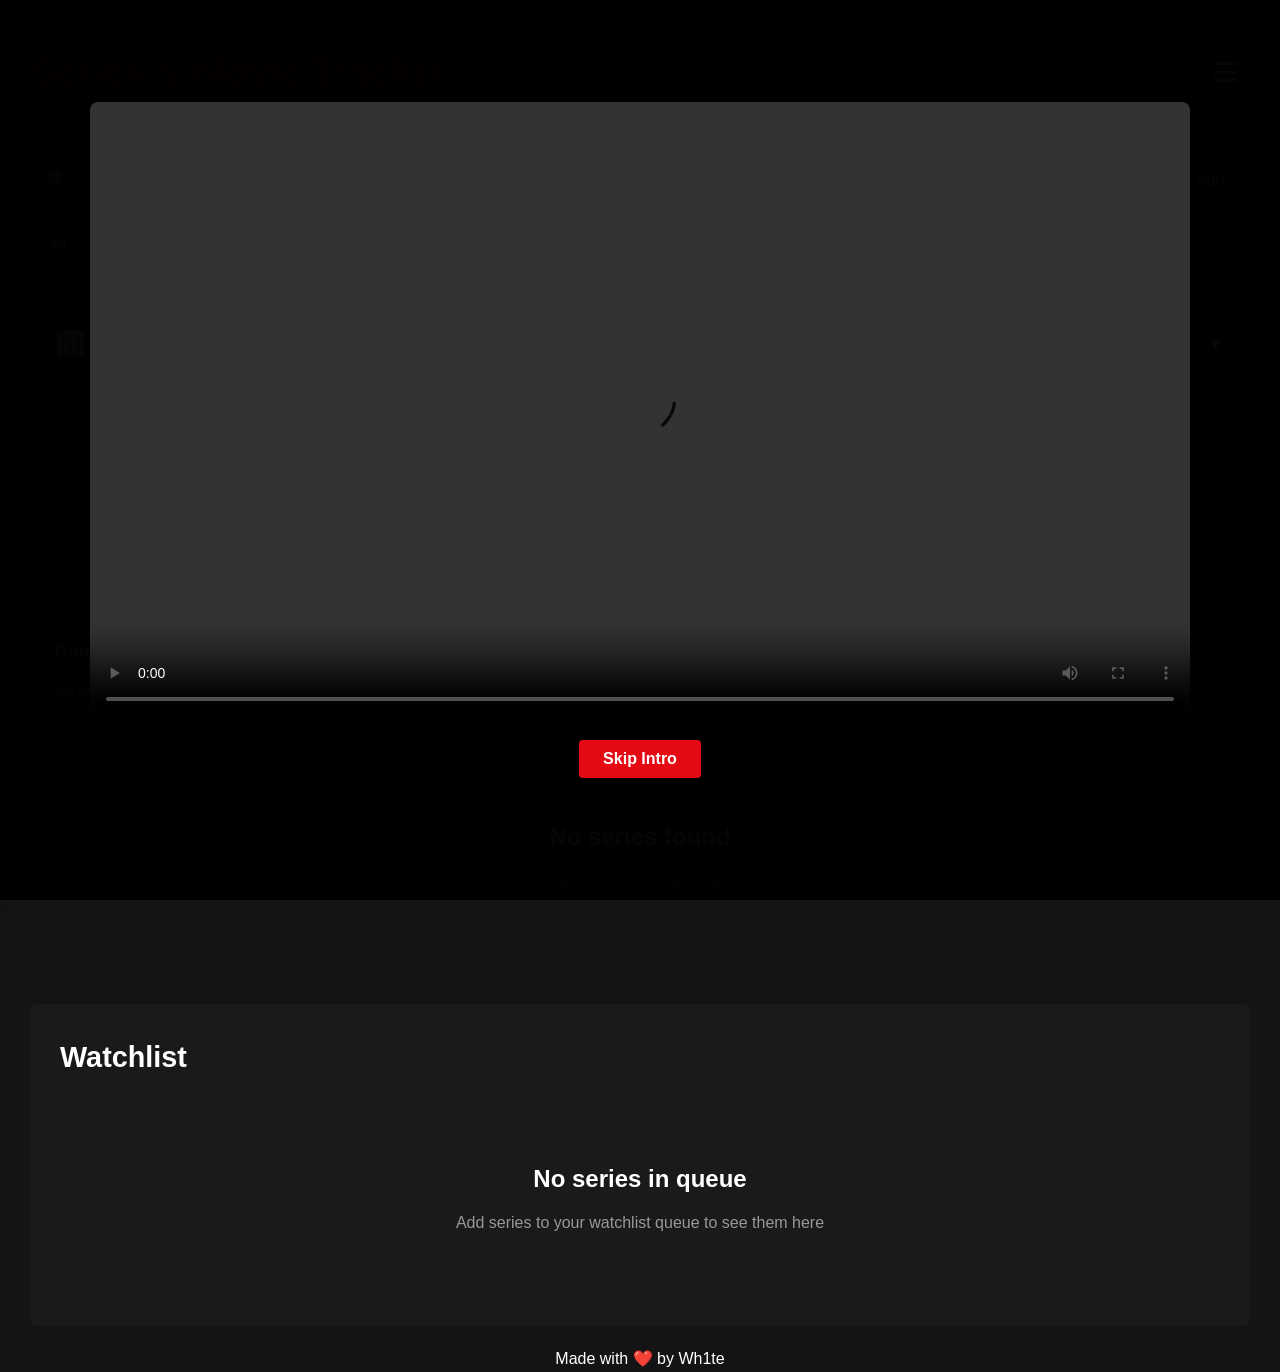
==== index.html @ 0bf1fed5 "Update index.html Updated cookie warning message for clarity." ====
<!DOCTYPE html>
<html lang="en">
<head>
    <meta charset="UTF-8">
    <meta name="viewport" content="width=device-width, initial-scale=1.0, maximum-scale=5.0, user-scalable=yes">
    <link rel="icon" type="image/png" sizes="512x512" href="https://img.icons8.com/?size=100&id=yPOgUFWHVx7X&format=png&color=000000" onerror="this.href='data:image/svg+xml,<svg xmlns=%22http://www.w3.org/2000/svg%22><rect width=%22100%22 height=%22100%22 fill=%22%23141414%22/></svg>';">
    <title>Series & Movie Tracker</title>
    <style>
        * {
            margin: 0;
            padding: 0;
            box-sizing: border-box;
            font-family: 'Helvetica Neue', Arial, sans-serif;
        }

        html {
            -webkit-text-size-adjust: 100%;
            -ms-text-size-adjust: 100%;
        }

        body {
            background-color: #141414;
            color: #ffffff;
            line-height: 1.6;
            transition: background-color 0.3s, color 0.3s;
            overflow-x: hidden; /* Prevent horizontal scroll on mobile */
            -webkit-font-smoothing: antialiased;
            -moz-osx-font-smoothing: grayscale;
        }

        body.custom-theme {
            background-color: var(--primary-color, #141414);
        }

        body.custom-theme h1 {
            color: var(--secondary-color, #e50914) !important;
        }

        body.custom-theme .btn,
        body.custom-theme .filter-btn.active,
        body.custom-theme .theme-option.active,
        body.custom-theme .filter-option.active,
        body.custom-theme .view-size-option.active {
            background-color: var(--secondary-color, #e50914) !important;
        }

        body.custom-theme .filter-btn.active {
            border-color: var(--secondary-color, #e50914) !important;
        }

        body.custom-theme .sidebar-section-title,
        body.custom-theme .more-info-item h4 {
            color: var(--secondary-color, #e50914) !important;
        }

        body.custom-theme .form-control:focus,
        body.custom-theme .search-input:focus {
            border-color: var(--secondary-color, #e50914) !important;
        }

        body.custom-theme .priority-item {
            border-top-color: var(--secondary-color, #e50914) !important;
        }

        body.light-theme {
            background-color: #f5f5f5;
            color: #333333;
        }

        body.light-theme .series-item {
            background-color: #ffffff;
            box-shadow: 0 2px 8px rgba(0, 0, 0, 0.1);
        }

        body.light-theme .series-item:hover {
            background-color: #f9f9f9;
        }

        body.light-theme .modal {
            background-color: #ffffff;
            color: #333333;
        }

        body.light-theme .form-control {
            background-color: #f5f5f5;
            border: 1px solid #ddd;
            color: #333333;
        }

        body.light-theme .filter-dropdown-content {
            background-color: #ffffff;
            border: 1px solid #ddd;
        }

        body.light-theme .priority-section {
            background-color: #ffffff;
        }

        body.light-theme .priority-item {
            background-color: #f5f5f5;
        }

        body.light-theme .more-info-section {
            background-color: #f5f5f5;
        }

        body.light-theme .stat-label {
            color: #666;
        }

        body.light-theme h1 {
            color: #e50914;
        }

        body.light-theme .filter-btn {
            background-color: #f5f5f5;
            color: #333333;
            border: 1px solid #ddd;
        }

        body.light-theme .filter-btn:hover:not(.active) {
            background-color: #e9e9e9;
        }

        body.light-theme .search-input {
            background-color: rgba(0, 0, 0, 0.05);
            border: 1px solid #ddd;
            color: #333333;
        }

        body.light-theme .filter-menu-btn {
            background-color: rgba(0, 0, 0, 0.05);
            color: #333333;
            border: 1px solid #ddd;
        }

        .container {
            max-width: 1400px;
            margin: 0 auto;
            padding: 20px 40px;
        }

        header {
            display: flex;
            justify-content: space-between;
            align-items: center;
            padding: 20px 0;
            margin-bottom: 30px;
        }


        .header-controls {
            display: flex;
            gap: 12px;
            align-items: center;
        }

        .theme-toggle {
            background-color: rgba(255, 255, 255, 0.1);
            color: #ffffff;
            border: 1px solid rgba(255, 255, 255, 0.2);
            padding: 10px 20px;
            border-radius: 4px;
            cursor: pointer;
            font-size: 1rem;
            transition: all 0.2s;
        }

        body.light-theme .theme-toggle {
            background-color: rgba(0, 0, 0, 0.05);
            color: #333333;
            border: 1px solid #ddd;
        }

        .theme-toggle:hover {
            background-color: rgba(255, 255, 255, 0.15);
        }

        body.light-theme .theme-toggle:hover {
            background-color: rgba(0, 0, 0, 0.1);
        }

        .streaming-service-icon {
            width: 32px;
            height: 32px;
            border-radius: 4px;
            object-fit: contain;
            margin-left: 8px;
            vertical-align: middle;
        }

        .streaming-service-container {
            display: flex;
            align-items: center;
            gap: 8px;
            margin-top: 8px;
        }

        .content-type-selector {
            background-color: rgba(255, 255, 255, 0.1);
            color: #ffffff;
            border: 1px solid rgba(255, 255, 255, 0.2);
            padding: 10px 20px;
            border-radius: 4px;
            cursor: pointer;
            font-size: 1rem;
            transition: all 0.2s;
        }

        body.light-theme .content-type-selector {
            background-color: rgba(0, 0, 0, 0.05);
            color: #333333;
            border: 1px solid #ddd;
        }

        .content-type-selector:hover {
            background-color: rgba(255, 255, 255, 0.15);
        }

        body.light-theme .content-type-selector:hover {
            background-color: rgba(0, 0, 0, 0.1);
        }

        .series-episode-fields {
            display: block;
        }

        .series-episode-fields.hidden {
            display: none;
        }

        .form-group.hidden {
            display: none;
        }

        h1 {
            color: #e50914;
            font-size: 2.5rem;
            font-weight: 700;
            letter-spacing: -1px;
        }

        .btn {
            background-color: #e50914;
            color: white;
            border: none;
            padding: 10px 24px;
            border-radius: 4px;
            cursor: pointer;
            font-weight: 600;
            font-size: 1rem;
            transition: background-color 0.2s;
        }

        .btn:hover {
            background-color: #f40612;
        }

        .btn-secondary {
            background-color: #000000;
            color: #ffffff;
            border: 1px solid rgba(255, 255, 255, 0.3);
        }

        .btn-secondary:hover {
            background-color: #1a1a1a;
            border-color: rgba(255, 255, 255, 0.5);
        }

        body.light-theme .btn-secondary {
            background-color: #f5f5f5;
            color: #333333;
            border-color: #ddd;
        }

        body.light-theme .btn-secondary:hover {
            background-color: #e0e0e0;
        }

        .btn-small {
            padding: 6px 16px;
            font-size: 0.9rem;
        }

        .filter-controls {
            display: flex;
            gap: 12px;
            margin-bottom: 30px;
            overflow-x: auto;
            padding-bottom: 10px;
        }

        .filter-btn {
            background-color: rgba(255, 255, 255, 0.1);
            color: #ffffff;
            border: 1px solid rgba(255, 255, 255, 0.2);
            padding: 8px 20px;
            border-radius: 4px;
            cursor: pointer;
            white-space: nowrap;
            transition: all 0.2s;
        }

        .filter-btn.active {
            background-color: #e50914;
            border-color: #e50914;
        }

        .filter-btn:hover:not(.active) {
            background-color: rgba(255, 255, 255, 0.15);
        }

        .series-list {
            margin-bottom: 50px;
        }

        .series-item {
            background-color: #1a1a1a;
            border-radius: 8px;
            margin-bottom: 16px;
            overflow: hidden;
            transition: all 0.3s;
            position: relative;
        }

        .series-item:hover {
            background-color: #222;
            transform: scale(1.01);
        }

        .series-header {
            display: flex;
            gap: 20px;
            padding: 20px;
            padding-right: 50px; /* Space for checkbox */
            cursor: pointer;
            align-items: center;
        }

        .series-thumbnail {
            width: 150px;
            height: 225px;
            object-fit: cover;
            border-radius: 4px;
            flex-shrink: 0;
        }

        .series-main-info {
            flex: 1;
            min-width: 0;
        }

        .series-title-row {
            display: flex;
            justify-content: space-between;
            align-items: flex-start;
            margin-bottom: 12px;
        }

        .series-title {
            font-size: 1.5rem;
            font-weight: 700;
            margin-bottom: 8px;
            color: #ffffff;
        }

        .light-theme .series-title {
            font-size: 1.5rem;
            font-weight: 700;
            margin-bottom: 8px;
            color: #000000;
        }

        .expand-icon {
            font-size: 1.5rem;
            color: #ffffff;
            transition: transform 0.3s;
            margin-left: 10px;
        }

        .expand-icon.expanded {
            transform: rotate(180deg);
        }

        .status-badge {
            display: inline-block;
            padding: 4px 12px;
            border-radius: 4px;
            font-size: 0.85rem;
            font-weight: 600;
            margin-bottom: 12px;
        }

        .status-watching {
            background-color: var(--watching-color, #e50914);
        }

        .status-want {
            background-color: var(--want-color, #0062ff);
        }

        .status-completed {
            background-color: var(--completed-color, #27ae60);
        }

        .series-stats {
            display: grid;
            grid-template-columns: repeat(auto-fit, minmax(150px, 1fr));
            gap: 16px;
            margin-top: 12px;
        }

        .stat-item {
            display: flex;
            flex-direction: column;
        }

        .stat-label {
            font-size: 0.85rem;
            color: #999;
            margin-bottom: 4px;
        }

        .stat-value {
            font-size: 1.1rem;
            font-weight: 600;
            color: #ffffff;
        }

        .series-details {
            max-height: 0;
            overflow: hidden;
            transition: max-height 0.3s ease-out;
        }

        .series-details.expanded {
            max-height: 600px;
        }

        .series-details-content {
            padding: 0 20px 20px 190px;
            display: flex;
            flex-direction: column;
            gap: 20px;
        }

        .details-section {
            flex: 1;
        }

        .details-actions {
            display: flex;
            gap: 10px;
            margin-top: 20px;
        }

        .more-info-section {
            background-color: #222;
            padding: 20px;
            border-radius: 6px;
            margin-top: 12px;
        }

        .more-info-grid {
            display: grid;
            grid-template-columns: repeat(auto-fit, minmax(200px, 1fr));
            gap: 20px;
        }

        .more-info-item h4 {
            color: #e50914;
            font-size: 0.9rem;
            margin-bottom: 8px;
            text-transform: uppercase;
            letter-spacing: 0.5px;
        }

        .more-info-item p {
            font-size: 1.2rem;
            font-weight: 600;
        }

        .overlay {
            position: fixed;
            top: 0;
            left: 0;
            width: 100%;
            height: 100%;
            background-color: rgba(0, 0, 0, 0.85);
            display: none;
            justify-content: center;
            align-items: center;
            z-index: 1000;
        }

        .modal {
            background-color: #1a1a1a;
            border-radius: 8px;
            width: 90%;
            max-width: 600px;
            padding: 30px;
            max-height: 90vh;
            overflow-y: auto;
        }

        .modal h2 {
            margin-bottom: 24px;
            color: #ffffff;
            font-size: 1.8rem;
        }

        .form-group {
            margin-bottom: 20px;
        }

        .form-group label {
            display: block;
            margin-bottom: 8px;
            color: #b3b3b3;
            font-weight: 500;
        }

        .form-control {
            width: 100%;
            padding: 12px;
            background-color: #333;
            border: 1px solid #555;
            border-radius: 4px;
            color: #ffffff;
            font-size: 1rem;
        }

        .form-control:focus {
            outline: none;
            border-color: #e50914;
        }

        .modal-actions {
            display: flex;
            justify-content: flex-end;
            gap: 12px;
            margin-top: 30px;
        }

        /* Rating Stars */
        .rating-input {
            display: flex;
            gap: 4px;
            align-items: center;
        }

        .star-rating {
            position: relative;
            cursor: pointer;
            user-select: none;
            display: inline-block;
            width: 36px;
            height: 36px;
            flex-shrink: 0;
        }

        .star-rating svg {
            width: 36px;
            height: 36px;
            display: block;
            transition: filter 0.15s ease;
        }

        .star-rating:hover svg,
        .star-rating.filled svg,
        .star-rating.half-filled svg {
            filter: drop-shadow(0 0 4px rgba(255, 215, 0, 0.5));
        }

        .star {
            font-size: 2rem;
            color: #666;
            cursor: pointer;
            transition: all 0.2s;
            user-select: none;
        }

        .star:hover,
        .star.active {
            color: #ffd700;
        }

        .star.filled {
            color: #ffd700;
        }
        .star-half {
            color: #ffd700;
        }

        /* Tags */
        .tags-container {
            display: flex;
            flex-wrap: wrap;
            gap: 6px;
            margin-top: 8px;
        }

        .tag {
            display: inline-block;
            padding: 4px 10px;
            background-color: rgba(229, 9, 20, 0.2);
            border: 1px solid rgba(229, 9, 20, 0.4);
            border-radius: 12px;
            font-size: 0.85rem;
            color: #ffffff;
        }

        body.custom-theme .tag {
            background-color: rgba(229, 9, 20, 0.2);
            border-color: rgba(229, 9, 20, 0.4);
        }

        /* Notes */
        .notes-display {
            margin-top: 10px;
            padding: 10px;
            background-color: rgba(255, 255, 255, 0.05);
            border-radius: 4px;
            font-size: 0.9rem;
            line-height: 1.5;
            white-space: pre-wrap;
        }

        /* Progress Bar */
        .progress-bar-container {
            margin-top: 10px;
            margin-bottom: 10px;
        }

        .progress-bar-label {
            display: flex;
            justify-content: space-between;
            margin-bottom: 5px;
            font-size: 0.85rem;
            color: #999;
        }

        .progress-bar {
            width: 100%;
            height: 8px;
            background-color: rgba(255, 255, 255, 0.1);
            border-radius: 4px;
            overflow: hidden;
        }

        .progress-bar-fill {
            height: 100%;
            background-color: #e50914;
            transition: width 0.3s ease;
        }

        body.custom-theme .progress-bar-fill {
            background-color: var(--secondary-color, #e50914);
        }

        /* Statistics Dashboard */
        .statistics-dashboard {
            background-color: #1a1a1a;
            border-radius: 8px;
            padding: 25px;
            margin-bottom: 30px;
        }
         .light-theme .statistics-dashboard {  
            background-color: #ffffff;
            border-radius: 8px;
            padding: 25px;
            margin-bottom: 30px;
        }

        .statistics-dashboard h2 {
            font-size: 1.5rem;
            margin-bottom: 20px;
            color: #ffffff;
        }
        .light-theme .statistics-dashboard h2 {
            font-size: 1.5rem;
            margin-bottom: 20px;
            color: #000000;
        }

        .statistics-dashboard #statsHeader {
            user-select: none;
        }

        .statistics-dashboard #statsContent.collapsed {
            max-height: 0 !important;
            opacity: 0;
            margin-bottom: 0;
        }

        .statistics-dashboard #statsExpandIcon {
            transition: transform 0.3s;
            font-size: 1.2rem;
        }

        .statistics-dashboard #statsExpandIcon.rotated {
            transform: rotate(180deg);
        }

        .stats-grid {
            display: grid;
            grid-template-columns: repeat(auto-fit, minmax(200px, 1fr));
            gap: 15px;
            margin-bottom: 20px;
        }

        .stat-card {
            background-color: rgba(255, 255, 255, 0.05);
            border-radius: 8px;
            padding: 15px;
            text-align: center;
        }

        .stat-card-value {
            font-size: 2rem;
            font-weight: 700;
            color: #e50914;
            margin-bottom: 5px;
        }

        body.custom-theme .stat-card-value {
            color: var(--secondary-color, #e50914);
        }

        .stat-card-label {
            font-size: 0.9rem;
            color: #999;
        }

        .genre-breakdown {
            margin-top: 20px;
        }

        .genre-breakdown h3 {
            font-size: 1.1rem;
            margin-bottom: 15px;
            color: #ffffff;
        }
        .light-theme .genre-breakdown h3 {
            font-size: 1.1rem;
            margin-bottom: 15px;
            color: #000000;
        }

        .genre-item {
            display: flex;
            justify-content: space-between;
            align-items: center;
            padding: 8px 0;
            border-bottom: 1px solid rgba(255, 255, 255, 0.1);
        }

        .genre-item:last-child {
            border-bottom: none;
        }

        .genre-name {
            font-size: 0.9rem;
            color: #ffffff;
        }

        .genre-count {
            font-size: 0.85rem;
            color: #999;
        }

        .light-theme .genre-name {
            font-size: 0.9rem;
            color: #000000;
        }

        .light-theme .genre-count {
            font-size: 0.85rem;
            color: #000000;
        }

        /* Bulk Operations */
        .bulk-operations {
            background-color: rgba(229, 9, 20, 0.1);
            border: 1px solid rgba(229, 9, 20, 0.3);
            border-radius: 8px;
            padding: 15px;
            margin-bottom: 20px;
            display: none;
        }

        .bulk-operations.active {
            display: block;
        }

        .bulk-operations-header {
            display: flex;
            justify-content: space-between;
            align-items: center;
            margin-bottom: 15px;
        }

        .bulk-operations-count {
            font-weight: 600;
            color: #ffffff;
        }

        .bulk-operations-actions {
            display: flex;
            gap: 10px;
            flex-wrap: wrap;
        }

        .bulk-btn {
            padding: 8px 16px;
            background-color: rgba(255, 255, 255, 0.1);
            border: 1px solid rgba(255, 255, 255, 0.2);
            border-radius: 4px;
            color: #ffffff;
            cursor: pointer;
            font-size: 0.9rem;
            transition: all 0.2s;
        }

        .bulk-btn:hover {
            background-color: rgba(255, 255, 255, 0.2);
        }

        .series-item.selected {
            border: 2px solid #e50914;
            background-color: rgba(229, 9, 20, 0.1);
        }

        body.custom-theme .series-item.selected {
            border-color: var(--secondary-color, #e50914);
            background-color: rgba(229, 9, 20, 0.1);
        }

        .series-item-checkbox {
            position: absolute;
            top: 10px;
            right: 10px;
            width: 28px;
            height: 28px;
            cursor: pointer;
            z-index: 10;
            margin: 0;
            opacity: 0;
            appearance: none;
            -webkit-appearance: none;
            -moz-appearance: none;
        }

        .series-item-checkbox-label {
            position: absolute;
            top: 10px;
            right: 10px;
            width: 28px;
            height: 28px;
            cursor: pointer;
            z-index: 11;
            background-color: rgba(255, 255, 255, 0.1);
            border: 2px solid rgba(255, 255, 255, 0.3);
            border-radius: 4px;
            display: flex;
            align-items: center;
            justify-content: center;
            transition: all 0.2s;
        }

        .series-item-checkbox-label:hover {
            background-color: rgba(255, 255, 255, 0.15);
            border-color: rgba(255, 255, 255, 0.5);
        }

        .series-item-checkbox:checked + .series-item-checkbox-label {
            background-color: #e50914;
            border-color: #e50914;
        }

        .series-item-checkbox:checked + .series-item-checkbox-label::after {
            content: '✓';
            color: white;
            font-size: 18px;
            font-weight: bold;
        }

        body.custom-theme .series-item-checkbox:checked + .series-item-checkbox-label {
            background-color: var(--secondary-color, #e50914);
            border-color: var(--secondary-color, #e50914);
        }

        body.light-theme .series-item-checkbox-label {
            background-color: rgba(0, 0, 0, 0.05);
            border-color: rgba(0, 0, 0, 0.2);
        }

        body.light-theme .series-item-checkbox-label:hover {
            background-color: rgba(0, 0, 0, 0.1);
            border-color: rgba(0, 0, 0, 0.3);
        }

        .priority-section {
            background-color: #1a1a1a;
            border-radius: 8px;
            padding: 30px;
            margin-top: 40px;
        }

        .priority-section h2 {
            margin-bottom: 20px;
            font-size: 1.8rem;
        }

        .priority-item {
            display: flex;
            justify-content: space-between;
            align-items: center;
            padding: 16px 20px;
            background-color: #222;
            border-radius: 6px;
            margin-bottom: 12px;
            transition: all 0.2s;
            cursor: grab;
        }

        .priority-item:active {
            cursor: grabbing;
        }

        .priority-item:hover {
            background-color: #2a2a2a;
        }

        .priority-info {
            display: flex;
            align-items: center;
            gap: 16px;
            flex: 1;
        }

        .drag-handle {
            color: #666;
            font-size: 1.5rem;
            cursor: grab;
            user-select: none;
        }

        .drag-handle:active {
            cursor: grabbing;
        }

        .priority-item.dragging {
            opacity: 0.5;
        }

        .empty-state {
            text-align: center;
            padding: 60px 20px;
            color: #999;
        }

        .empty-state h3 {
            margin-bottom: 12px;
            color: #ffffff;
            font-size: 1.5rem;
        }

        .search-bar {
            margin-bottom: 20px;
            position: relative;
        }

        .search-input {
            width: 100%;
            padding: 14px 20px 14px 48px;
            background-color: rgba(255, 255, 255, 0.1);
            border: 1px solid rgba(255, 255, 255, 0.2);
            border-radius: 4px;
            color: #ffffff;
            font-size: 1rem;
            transition: all 0.2s;
        }

        .search-input:focus {
            outline: none;
            border-color: #e50914;
            background-color: rgba(255, 255, 255, 0.15);
        }

        .search-input::placeholder {
            color: #999;
        }

        .search-icon {
            position: absolute;
            left: 16px;
            top: 50%;
            transform: translateY(-50%);
            color: #999;
            font-size: 1.2rem;
        }

        .search-filter-bar {
            display: flex;
            gap: 12px;
            margin-bottom: 20px;
            align-items: center;
        }

        .search-filter-bar .search-bar {
            flex: 1;
            position: relative;
            margin-bottom: 0;
        }

        .filter-menu-btn {
            background-color: rgba(255, 255, 255, 0.1);
            color: #ffffff;
            border: 1px solid rgba(255, 255, 255, 0.2);
            padding: 16px 24px;
            border-radius: 4px;
            cursor: pointer;
            font-size: 1rem;
            white-space: nowrap;
            transition: all 0.2s;
            display: flex;
            align-items: center;
            gap: 8px;
        }

        .filter-menu-btn:hover {
            background-color: rgba(255, 255, 255, 0.15);
        }

        .filter-dropdown {
            position: relative;
        }

        .filter-dropdown-content {
            display: none;
            position: absolute;
            right: 0;
            top: calc(100% + 8px);
            background-color: #1a1a1a;
            border: 1px solid rgba(255, 255, 255, 0.2);
            border-radius: 8px;
            min-width: 280px;
            z-index: 100;
            padding: 12px;
            box-shadow: 0 4px 20px rgba(0, 0, 0, 0.5);
        }

        .filter-dropdown-content.show {
            display: block;
        }

        .filter-section {
            margin-bottom: 12px;
        }

        .filter-section:last-child {
            margin-bottom: 0;
        }

        .filter-section-title {
            font-size: 0.85rem;
            color: #999;
            margin-bottom: 6px;
            font-weight: 600;
            text-transform: uppercase;
            letter-spacing: 0.5px;
        }

        .filter-option {
            padding: 6px 10px;
            background-color: rgba(255, 255, 255, 0.05);
            border-radius: 4px;
            margin-bottom: 4px;
            cursor: pointer;
            transition: all 0.2s;
            display: flex;
            justify-content: space-between;
            align-items: center;
            font-size: 0.9rem;
        }

        .filter-option:hover {
            background-color: rgba(255, 255, 255, 0.1);
        }

        .filter-option.active {
            background-color: #e50914;
        }

        .filter-option-check {
            color: #e50914;
            font-weight: bold;
        }

        .view-size-options {
            display: grid;
            grid-template-columns: repeat(4, 1fr);
            gap: 6px;
            margin-bottom: 12px;
        }

        .custom-size-controls {
            margin-top: 10px;
            padding-top: 10px;
            border-top: 1px solid rgba(255, 255, 255, 0.1);
        }

        .custom-size-label {
            display: flex;
            justify-content: space-between;
            align-items: center;
            margin-bottom: 8px;
            font-size: 0.85rem;
            color: #ccc;
        }

        .size-range-labels {
            display: flex;
            gap: 8px;
            font-size: 0.75rem;
            color: #999;
        }

        .custom-size-slider {
            width: 100%;
            height: 6px;
            border-radius: 3px;
            background: rgba(255, 255, 255, 0.1);
            outline: none;
            -webkit-appearance: none;
            appearance: none;
        }

        .custom-size-slider::-webkit-slider-thumb {
            -webkit-appearance: none;
            appearance: none;
            width: 16px;
            height: 16px;
            border-radius: 50%;
            background: #e50914;
            cursor: pointer;
            transition: all 0.2s;
        }

        .custom-size-slider::-webkit-slider-thumb:hover {
            background: #ff1a2e;
            transform: scale(1.1);
        }

        .custom-size-slider::-moz-range-thumb {
            width: 16px;
            height: 16px;
            border-radius: 50%;
            background: #e50914;
            cursor: pointer;
            border: none;
            transition: all 0.2s;
        }

        .custom-size-slider::-moz-range-thumb:hover {
            background: #ff1a2e;
            transform: scale(1.1);
        }

        body.custom-theme .custom-size-slider::-webkit-slider-thumb {
            background: var(--secondary-color, #e50914);
        }

        body.custom-theme .custom-size-slider::-webkit-slider-thumb:hover {
            background: var(--secondary-color, #e50914);
            filter: brightness(1.2);
        }

        body.custom-theme .custom-size-slider::-moz-range-thumb {
            background: var(--secondary-color, #e50914);
        }

        body.custom-theme .custom-size-slider::-moz-range-thumb:hover {
            background: var(--secondary-color, #e50914);
            filter: brightness(1.2);
        }

        .view-size-option {
            padding: 6px;
            background-color: rgba(255, 255, 255, 0.05);
            border-radius: 4px;
            cursor: pointer;
            transition: all 0.2s;
            font-size: 0.9rem;
            text-align: center;
            font-size: 0.9rem;
        }

        .view-size-option:hover {
            background-color: rgba(255, 255, 255, 0.1);
        }

        .view-size-option.active {
            background-color: #e50914;
        }

        .series-item.compact .series-thumbnail {
            width: 100px;
            height: 150px;
        }

        .series-item.compact .series-title {
            font-size: 1.2rem;
        }

        .series-item.large .series-thumbnail {
            width: 200px;
            height: 300px;
        }

        .series-item.large .series-title {
            font-size: 1.8rem;
        }

        /* Hamburger Menu Styles */
        .hamburger-menu {
            background-color: rgba(255, 255, 255, 0.1);
            border: 1px solid rgba(255, 255, 255, 0.2);
            border-radius: 4px;
            padding: 12px;
            cursor: pointer;
            transition: all 0.2s;
            display: flex;
            align-items: center;
            justify-content: center;
        }

        .hamburger-menu:hover {
            background-color: rgba(255, 255, 255, 0.15);
        }

        .hamburger-icon {
            width: 24px;
            height: 20px;
            display: flex;
            flex-direction: column;
            justify-content: space-between;
        }

        .hamburger-icon span {
            width: 100%;
            height: 3px;
            background-color: #ffffff;
            border-radius: 2px;
            transition: all 0.3s;
            display: block;
        }

        body.light-theme .hamburger-menu {
            background-color: rgba(0, 0, 0, 0.05);
            border: 1px solid #ddd;
        }

        body.light-theme .hamburger-icon span {
            background-color: #333333;
        }

        .sidebar {
            position: fixed;
            top: 0;
            left: -350px;
            width: 350px;
            height: 100vh;
            background-color: #1a1a1a;
            z-index: 1999;
            transition: left 0.3s ease;
            overflow-y: auto;
            box-shadow: 2px 0 10px rgba(0, 0, 0, 0.5);
        }

        .sidebar.open {
            left: 0;
        }

        body.light-theme .sidebar {
            background-color: #ffffff;
            box-shadow: 2px 0 10px rgba(0, 0, 0, 0.1);
        }

        .sidebar-header {
            padding: 20px;
            border-bottom: 1px solid rgba(255, 255, 255, 0.1);
            display: flex;
            justify-content: space-between;
            align-items: center;
        }

        body.light-theme .sidebar-header {
            border-bottom: 1px solid #ddd;
        }

        .sidebar-title {
            font-size: 1.5rem;
            font-weight: 700;
            color: #ffffff;
        }

        body.light-theme .sidebar-title {
            color: #333333;
        }

        .close-sidebar {
            background: none;
            border: none;
            color: #ffffff;
            font-size: 1.5rem;
            cursor: pointer;
            padding: 5px;
        }

        body.light-theme .close-sidebar {
            color: #333333;
        }

        .sidebar-content {
            padding: 20px;
        }

        .sidebar-section {
            margin-bottom: 30px;
        }

        .sidebar-section-title {
            font-size: 1rem;
            font-weight: 600;
            color: #e50914;
            margin-bottom: 15px;
            text-transform: uppercase;
            letter-spacing: 0.5px;
        }

        .theme-option {
            padding: 12px;
            background-color: rgba(255, 255, 255, 0.05);
            border-radius: 4px;
            margin-bottom: 10px;
            cursor: pointer;
            transition: all 0.2s;
            display: flex;
            justify-content: space-between;
            align-items: center;
        }

        .theme-option:hover {
            background-color: rgba(255, 255, 255, 0.1);
        }

        .theme-option.active {
            background-color: #e50914;
        }

        body.light-theme .theme-option {
            background-color: rgba(0, 0, 0, 0.05);
        }

        body.light-theme .theme-option:hover {
            background-color: rgba(0, 0, 0, 0.1);
        }

        .custom-theme-controls {
            margin-top: 15px;
            padding: 15px;
            background-color: rgba(255, 255, 255, 0.05);
            border-radius: 4px;
            display: none;
        }

        .custom-theme-controls.show {
            display: block;
        }

        body.light-theme .custom-theme-controls {
            background-color: rgba(0, 0, 0, 0.05);
        }

        .color-picker-wrapper {
            display: flex;
            align-items: center;
            gap: 15px;
            margin-bottom: 15px;
        }

        .color-picker-circle {
            width: 60px;
            height: 60px;
            border-radius: 50%;
            border: 3px solid rgba(255, 255, 255, 0.3);
            cursor: pointer;
            transition: all 0.2s;
            background-color: var(--picker-color, #141414);
            box-shadow: 0 2px 8px rgba(0, 0, 0, 0.3);
            position: relative;
            flex-shrink: 0;
        }

        .color-picker-circle:hover {
            transform: scale(1.1);
            border-color: rgba(255, 255, 255, 0.5);
        }

        body.light-theme .color-picker-circle {
            border-color: rgba(0, 0, 0, 0.2);
        }

        body.light-theme .color-picker-circle:hover {
            border-color: rgba(0, 0, 0, 0.4);
        }

        .color-picker-input {
            position: absolute;
            opacity: 0;
            width: 100%;
            height: 100%;
            cursor: pointer;
        }

        .color-picker-label {
            flex: 1;
            display: flex;
            flex-direction: column;
            gap: 5px;
        }

        .color-picker-label-text {
            color: #b3b3b3;
            font-weight: 500;
            font-size: 0.9rem;
        }

        body.light-theme .color-picker-label-text {
            color: #666;
        }

        .color-picker-value {
            color: #ffffff;
            font-size: 0.85rem;
            font-family: monospace;
        }

        body.light-theme .color-picker-value {
            color: #333333;
        }

        .sidebar-menu-item {
            padding: 12px;
            background-color: rgba(255, 255, 255, 0.05);
            border-radius: 4px;
            margin-bottom: 10px;
            cursor: pointer;
            transition: all 0.2s;
            color: #ffffff;
            text-decoration: none;
            display: block;
        }

        .sidebar-menu-item:hover {
            background-color: rgba(255, 255, 255, 0.1);
        }

        body.light-theme .sidebar-menu-item {
            background-color: rgba(0, 0, 0, 0.05);
            color: #333333;
        }

        body.light-theme .sidebar-menu-item:hover {
            background-color: rgba(0, 0, 0, 0.1);
        }

        body.light-theme #settingAutoSaveInterval {
  background-color: #ffffff;
  color: #ffffff;
  border: 1px solid rgba(255, 255, 255, 0.3);
}

        body.light-theme #settingAutoSaveInterval option:checked {
  background-color: #e50914;
  color: #ffffff;
}


        body.light-theme .auto-save-label {
            color: #666 !important;
        }

        body.light-theme .auto-save-info {
            color: #999 !important;
        }

        .sidebar-content-type-selector {
            width: 100%;
            padding: 12px;
            background-color: rgba(255, 255, 255, 0.1);
            border: 1px solid rgba(255, 255, 255, 0.2);
            border-radius: 4px;
            color: #ffffff;
            font-size: 1rem;
            margin-bottom: 10px;
            cursor: pointer;
        }

        body.light-theme .sidebar-content-type-selector {
            background-color: rgba(0, 0, 0, 0.05);
            border: 1px solid #ddd;
            color: #333333;
        }

        .sidebar-add-content-btn {
            width: 100%;
            padding: 12px;
            background-color: #e50914;
            color: white;
            border: none;
            border-radius: 4px;
            font-weight: 600;
            font-size: 1rem;
            cursor: pointer;
            transition: background-color 0.2s;
            margin-bottom: 10px;
        }

        .sidebar-add-content-btn:hover {
            background-color: #f40612;
        }

        body.custom-theme .sidebar-add-content-btn {
            background-color: var(--secondary-color, #e50914);
        }

        .sidebar-overlay {
            position: fixed;
            top: 0;
            left: 0;
            width: 100%;
            height: 100%;
            background-color: rgba(0, 0, 0, 0.5);
            z-index: 1998;
            display: none;
        }

        .sidebar-overlay.show {
            display: block;
        }

        .content-type-dialog {
            background-color: #1a1a1a;
            border-radius: 8px;
            padding: 30px;
            max-width: 500px;
            width: 90%;
            text-align: center;
            margin: 0 auto;
        }

        body.light-theme .content-type-dialog {
            background-color: #ffffff;
        }

        .content-type-dialog h3 {
            margin-bottom: 20px;
            color: #ffffff;
            font-size: 1.5rem;
            text-align: center;
        }

        body.light-theme .content-type-dialog h3 {
            color: #333333;
        }

        .content-type-options {
            display: flex;
            gap: 15px;
            justify-content: center;
            align-items: stretch;
            margin-bottom: 20px;
            width: 100%;
        }

        .content-type-option {
            flex: 1;
            flex-basis: 50%;
            min-width: 0;
            padding: 30px 20px;
            background-color: rgba(255, 255, 255, 0.1);
            border: 2px solid transparent;
            border-radius: 8px;
            cursor: pointer;
            transition: all 0.2s;
            display: flex;
            flex-direction: column;
            align-items: center;
            justify-content: center;
            text-align: center;
            box-sizing: border-box;
        }

        .content-type-option:hover {
            background-color: rgba(255, 255, 255, 0.15);
            border-color: #e50914;
        }

        body.light-theme .content-type-option {
            background-color: rgba(0, 0, 0, 0.05);
        }

        body.light-theme .content-type-option:hover {
            background-color: rgba(0, 0, 0, 0.1);
        }

        .content-type-option-icon {
            font-size: 3rem;
            margin-bottom: 10px;
            text-align: center;
        }

        .content-type-option-text {
            font-size: 1.1rem;
            font-weight: 600;
            color: #ffffff;
            text-align: center;
            width: 100%;
        }

        body.light-theme .content-type-option-text {
            color: #333333;
        }

        body.light-theme .user-select-modal h4 {
            color: #333333;
        }

        /* User Profile Styles */
        .user-profile-display {
            display: flex;
            align-items: center;
            gap: 12px;
            padding: 12px;
            background-color: rgba(255, 255, 255, 0.05);
            border-radius: 4px;
            margin-bottom: 15px;
        }

        body.light-theme .user-profile-display {
            background-color: rgba(0, 0, 0, 0.05);
        }

        .user-profile-picture {
            width: 50px;
            height: 50px;
            border-radius: 50%;
            object-fit: cover;
            border: 2px solid rgba(255, 255, 255, 0.2);
            flex-shrink: 0;
        }

        body.light-theme .user-profile-picture {
            border-color: rgba(0, 0, 0, 0.2);
        }

        .user-profile-info {
            flex: 1;
            min-width: 0;
        }

        .user-profile-name {
            font-weight: 600;
            font-size: 1rem;
            color: #ffffff;
            margin-bottom: 4px;
            white-space: nowrap;
            overflow: hidden;
            text-overflow: ellipsis;
        }

        body.light-theme .user-profile-name {
            color: #333333;
        }

        .user-profile-stats {
            font-size: 0.85rem;
            color: #999;
        }

        body.light-theme .user-profile-stats {
            color: #666;
        }

        .change-user-btn {
            width: 100%;
            padding: 10px;
            background-color: rgba(255, 255, 255, 0.1);
            border: 1px solid rgba(255, 255, 255, 0.2);
            border-radius: 4px;
            color: #ffffff;
            font-size: 0.9rem;
            cursor: pointer;
            transition: all 0.2s;
            margin-bottom: 10px;
        }

        .change-user-btn:hover {
            background-color: rgba(255, 255, 255, 0.15);
        }

        body.light-theme .change-user-btn {
            background-color: rgba(0, 0, 0, 0.05);
            border-color: #ddd;
            color: #333333;
        }

        body.light-theme .change-user-btn:hover {
            background-color: rgba(0, 0, 0, 0.1);
        }

        .user-select-modal {
            background-color: #1a1a1a;
            border-radius: 8px;
            padding: 30px;
            max-width: 500px;
            width: 90%;
        }

        body.light-theme .user-select-modal {
            background-color: #ffffff;
        }

        .user-select-modal h3 {
            margin-bottom: 20px;
            color: #ffffff;
            font-size: 1.5rem;
        }

        body.light-theme .user-select-modal h3 {
            color: #333333;
        }

        .user-select-container {
            margin-bottom: 15px;
        }

        .user-select-label {
            display: block;
            margin-bottom: 8px;
            color: #b3b3b3;
            font-weight: 500;
            font-size: 0.9rem;
        }

        body.light-theme .user-select-label {
            color: #666;
        }

        .user-select-dropdown {
            width: 100%;
            padding: 12px;
            background-color: #000000;
            border: 1px solid rgba(255, 255, 255, 0.3);
            border-radius: 4px;
            color: #ffffff;
            font-size: 1rem;
            cursor: pointer;
        }

        .user-select-dropdown option {
            background-color: #000000;
            color: #ffffff;
            padding: 8px;
        }

        .user-select-dropdown:hover {
            border-color: rgba(255, 255, 255, 0.5);
        }

        .user-select-dropdown:focus {
            outline: none;
            border-color: #e50914;
            box-shadow: 0 0 0 2px rgba(229, 9, 20, 0.2);
        }

        body.light-theme .user-select-dropdown {
            background-color: #ffffff;
            border-color: #ddd;
            color: #333333;
        }

        body.light-theme .user-select-dropdown option {
            background-color: #ffffff;
            color: #333333;
        }

        .user-action-buttons {
            display: flex;
            gap: 10px;
            margin-bottom: 20px;
        }

        .create-user-link,
        .edit-user-link,
        .delete-user-link {
            color: #e50914;
            font-size: 0.9rem;
            cursor: pointer;
            text-decoration: underline;
            flex: 1;
            text-align: center;
            padding: 8px;
            border-radius: 4px;
            transition: all 0.2s;
        }

        .create-user-link:hover,
        .edit-user-link:hover {
            color: #f40612;
            background-color: rgba(229, 9, 20, 0.1);
        }

        .delete-user-link {
            color: #ff4444;
        }

        .delete-user-link:hover {
            color: #ff6666;
            background-color: rgba(255, 68, 68, 0.1);
        }

        .edit-user-link:disabled,
        .delete-user-link:disabled {
            color: #666;
            cursor: not-allowed;
            text-decoration: none;
        }

        .edit-user-link:disabled:hover,
        .delete-user-link:disabled:hover {
            background-color: transparent;
        }

        .user-option {
            display: flex;
            align-items: center;
            gap: 10px;
            padding: 8px 0;
        }

        .user-option-picture {
            width: 30px;
            height: 30px;
            border-radius: 50%;
            object-fit: cover;
        }

        .create-user-form,
        .edit-user-form {
            display: none;
            margin-top: 20px;
            padding-top: 20px;
            border-top: 1px solid rgba(255, 255, 255, 0.1);
        }

        body.light-theme .create-user-form,
        body.light-theme .edit-user-form {
            border-top-color: #ddd;
        }

        .create-user-form.show,
        .edit-user-form.show {
            display: block;
        }

        .user-select-container.hidden {
            display: none;
        }

        .max-users-warning {
            color: #e50914;
            font-size: 0.85rem;
            margin-top: 10px;
            display: none;
        }

        .max-users-warning.show {
            display: block;
        }

        /* ============================================
           RESPONSIVE DESIGN - MOBILE FIRST APPROACH
           ============================================ */

        /* Large Tablets and Small Desktops (1024px - 1400px) */
        @media (max-width: 1400px) {
            .container {
                padding: 20px 30px;
            }
        }

        /* Tablets and iPads (768px - 1023px) */
        @media (max-width: 1023px) {
            .container {
                padding: 20px;
            }

            header {
                flex-wrap: wrap;
                gap: 15px;
            }

            header img {
                height: 120px;
            }

            header h1 {
                font-size: 1.8rem;
            }

            .series-header {
                gap: 15px;
                padding: 15px;
            }

            .series-thumbnail {
                width: 120px;
                height: 180px;
            }

            .series-title {
                font-size: 1.3rem;
            }

            .series-stats {
                grid-template-columns: repeat(2, 1fr);
            }

            .filter-controls {
                flex-wrap: wrap;
                gap: 8px;
            }

            .filter-btn {
                padding: 8px 16px;
                font-size: 0.9rem;
            }

            .modal {
                max-width: 90%;
                padding: 25px;
            }

            .priority-section {
                padding: 20px;
            }
        }

        /* Mobile Devices and Small Tablets (481px - 767px) */
        @media (max-width: 767px) {
            .container {
                padding: 15px;
            }

            header {
                flex-direction: column;
                align-items: center;
                text-align: center;
                padding: 15px 0;
                margin-bottom: 20px;
            }

            header img {
                height: 100px;
                margin-bottom: 10px;
            }

            header h1 {
                font-size: 1.5rem;
                margin-bottom: 10px;
            }

            .header-controls {
                width: 100%;
                justify-content: center;
            }

            .search-filter-bar {
                flex-direction: column;
                gap: 10px;
                margin-bottom: 15px;
            }

            .search-bar {
                width: 100%;
            }

            .filter-dropdown {
                width: 100%;
            }

            .filter-menu-btn {
                width: 100%;
                justify-content: center;
                padding: 14px 20px;
            }

            .filter-dropdown-content {
                left: 0;
                right: 0;
                min-width: auto;
                width: 100%;
            }

            .filter-controls {
                flex-direction: column;
                gap: 8px;
            }

            .filter-btn {
                width: 100%;
                padding: 12px;
                font-size: 0.95rem;
            }

            .series-item {
                margin-bottom: 12px;
            }

            .series-header {
                flex-direction: column;
                gap: 15px;
                padding: 15px;
            }

            .series-thumbnail {
                width: 100%;
                height: auto;
                max-height: 400px;
            }

            .series-title {
                font-size: 1.2rem;
            }

            .series-title-row {
                flex-direction: column;
                gap: 10px;
            }

            .expand-icon {
                align-self: flex-end;
            }

            .series-stats {
                grid-template-columns: 1fr;
                gap: 12px;
            }

            .series-details-content {
                padding: 15px;
                flex-direction: column;
            }

            .more-info-section {
                padding: 15px;
            }

            .btn {
                padding: 12px 20px;
                font-size: 0.95rem;
                min-height: 44px; /* Touch-friendly */
            }

            .btn-small {
                padding: 8px 16px;
                font-size: 0.85rem;
                min-height: 36px;
            }

            .modal {
                max-width: 95%;
                padding: 20px;
                max-height: 95vh;
            }

            .modal h2 {
                font-size: 1.5rem;
            }

            .form-group {
                margin-bottom: 15px;
            }

            .form-control {
                padding: 12px;
                font-size: 1rem;
                min-height: 44px; /* Touch-friendly */
            }

            .priority-section {
                padding: 15px;
            }

            .priority-section h2 {
                font-size: 1.3rem;
            }

            .priority-item {
                padding: 12px;
            }

            .sidebar {
                width: 100%;
                left: -100%;
            }

            .sidebar.open {
                left: 0;
            }

            .user-select-modal {
                padding: 20px;
                max-width: 95%;
            }

            .user-select-modal h3 {
                font-size: 1.3rem;
            }

            .modal-actions {
                flex-direction: column;
                gap: 10px;
            }

            .modal-actions .btn {
                width: 100%;
            }

            .view-size-options {
                grid-template-columns: repeat(2, 1fr);
            }

            .custom-size-controls {
                margin-top: 12px;
            }

            .custom-size-slider {
                height: 8px;
            }

            .custom-size-slider::-webkit-slider-thumb {
                width: 20px;
                height: 20px;
            }

            .custom-size-slider::-moz-range-thumb {
                width: 20px;
                height: 20px;
            }
        }

        /* Small Mobile Devices (320px - 480px) */
        @media (max-width: 480px) {
            .container {
                padding: 10px;
            }

            header {
                padding: 10px 0;
            }

            header img {
                height: 80px;
            }

            header h1 {
                font-size: 1.2rem;
            }

            .hamburger-menu {
                padding: 10px;
            }

            .hamburger-icon {
                width: 20px;
                height: 18px;
            }

            .search-input {
                padding: 12px 16px 12px 44px;
                font-size: 0.95rem;
            }

            .search-icon {
                left: 12px;
                font-size: 1rem;
            }

            .filter-menu-btn {
                padding: 12px 16px;
                font-size: 0.9rem;
            }

            .series-header {
                padding: 12px;
            }

            .series-title {
                font-size: 1.1rem;
            }

            .series-thumbnail {
                max-height: 300px;
            }

            .status-badge {
                font-size: 0.75rem;
                padding: 3px 10px;
            }

            .stat-item {
                padding: 8px;
            }

            .stat-label {
                font-size: 0.8rem;
            }

            .stat-value {
                font-size: 0.9rem;
            }

            .btn {
                padding: 10px 16px;
                font-size: 0.9rem;
            }

            .modal {
                padding: 15px;
            }

            .modal h2 {
                font-size: 1.3rem;
            }

            .form-control {
                padding: 10px;
                font-size: 0.95rem;
            }

            .priority-section {
                padding: 12px;
            }

            .priority-section h2 {
                font-size: 1.2rem;
            }

            .user-select-modal {
                padding: 15px;
            }

            .user-select-modal h3 {
                font-size: 1.2rem;
            }

            .user-select-dropdown {
                padding: 10px;
                font-size: 0.95rem;
            }

            .view-size-options {
                grid-template-columns: 1fr;
                gap: 8px;
            }

            .view-size-option {
                padding: 10px;
            }

            .filter-section-title {
                font-size: 0.8rem;
            }

            .filter-option {
                padding: 8px 10px;
                font-size: 0.85rem;
            }

            .sidebar-section-title {
                font-size: 0.9rem;
            }

            .sidebar-menu-item {
                padding: 10px;
                font-size: 0.9rem;
            }

            .user-profile-display {
                padding: 12px;
            }

            .user-profile-picture {
                width: 40px;
                height: 40px;
            }

            .user-profile-name {
                font-size: 0.9rem;
            }

            .user-profile-stats {
                font-size: 0.75rem;
            }

            .change-user-btn {
                padding: 10px;
                font-size: 0.85rem;
            }

            .statistics-dashboard {
                padding: 15px;
            }

            .statistics-dashboard h2 {
                font-size: 1.2rem;
            }

            .stats-grid {
                grid-template-columns: repeat(2, 1fr);
                gap: 10px;
            }

            .stat-card {
                padding: 12px;
            }

            .stat-card-value {
                font-size: 1.5rem;
            }

            .bulk-operations {
                padding: 12px;
            }

            .bulk-operations-actions {
                flex-direction: column;
            }

            .bulk-btn {
                width: 100%;
                padding: 10px;
            }
        }

        /* Landscape Orientation for Mobile */
        @media (max-width: 767px) and (orientation: landscape) {
            header img {
                height: 70px;
            }

            header h1 {
                font-size: 1.3rem;
            }

            .series-thumbnail {
                max-height: 250px;
            }

            .modal {
                max-height: 90vh;
            }
        }

        /* Touch Device Optimizations */
        @media (hover: none) and (pointer: coarse) {
            .series-item:hover {
                transform: none;
            }

            .btn:hover,
            .filter-btn:hover,
            .sidebar-menu-item:hover {
                transform: none;
            }

            /* Larger touch targets */
            .btn,
            .filter-btn,
            .sidebar-menu-item,
            .hamburger-menu {
                min-height: 44px;
                min-width: 44px;
            }

            .expand-icon {
                min-width: 44px;
                min-height: 44px;
                display: flex;
                align-items: center;
                justify-content: center;
            }
        }

        /* High DPI Displays */
        @media (-webkit-min-device-pixel-ratio: 2), (min-resolution: 192dpi) {
            .series-thumbnail,
            .user-profile-picture {
                image-rendering: -webkit-optimize-contrast;
                image-rendering: crisp-edges;
            }
        }

        /* Notification Styles */
        .notification-item {
            background-color: #1a1a1a;
            border: 1px solid rgba(255, 255, 255, 0.2);
            border-radius: 8px;
            padding: 15px;
            margin-bottom: 12px;
            display: flex;
            justify-content: space-between;
            align-items: flex-start;
            transition: all 0.2s;
        }

        body.light-theme .notification-item {
            background-color: #ffffff;
            border-color: #ddd;
        }

        .notification-item:hover {
            background-color: #222;
        }

        body.light-theme .notification-item:hover {
            background-color: #f9f9f9;
        }

        .notification-info {
            flex: 1;
            margin-right: 10px;
        }

        .notification-date {
            font-weight: 600;
            color: #e50914;
            margin-bottom: 5px;
        }

        body.custom-theme .notification-date {
            color: var(--secondary-color, #e50914);
        }

        .notification-message {
            font-size: 0.9rem;
            color: #ccc;
            margin-top: 5px;
        }

        body.light-theme .notification-message {
            color: #666;
        }

        .notification-actions {
            display: flex;
            gap: 8px;
        }

        .notification-delete-btn {
            background-color: #ff4444;
            color: white;
            border: none;
            padding: 6px 12px;
            border-radius: 4px;
            cursor: pointer;
            font-size: 0.85rem;
            transition: background-color 0.2s;
        }

        .notification-delete-btn:hover {
            background-color: #ff6666;
        }

        .notification-display {
            background-color: #1a1a1a;
            border: 2px solid #e50914;
            border-radius: 8px;
            padding: 15px 20px;
            margin-bottom: 10px;
            box-shadow: 0 4px 20px rgba(0, 0, 0, 0.5);
            pointer-events: auto;
            animation: slideInLeft 0.3s ease-out;
            max-width: 400px;
        }

        body.custom-theme .notification-display {
            border-color: var(--secondary-color, #e50914);
        }

        body.light-theme .notification-display {
            background-color: #ffffff;
            border-color: #e50914;
            box-shadow: 0 4px 20px rgba(0, 0, 0, 0.1);
        }

        @keyframes slideInLeft {
            from {
                transform: translateX(-100%);
                opacity: 0;
            }
            to {
                transform: translateX(0);
                opacity: 1;
            }
        }

        .notification-display-header {
            display: flex;
            justify-content: space-between;
            align-items: center;
            margin-bottom: 10px;
        }

        .notification-display-title {
            font-weight: 700;
            color: #e50914;
            font-size: 1.1rem;
        }

        body.custom-theme .notification-display-title {
            color: var(--secondary-color, #e50914);
        }

        .notification-display-close {
            background: none;
            border: none;
            color: #ffffff;
            font-size: 1.5rem;
            cursor: pointer;
            padding: 0;
            width: 24px;
            height: 24px;
            display: flex;
            align-items: center;
            justify-content: center;
            transition: color 0.2s;
        }

        .notification-display-close:hover {
            color: #e50914;
        }

        body.light-theme .notification-display-close {
            color: #333333;
        }

        body.light-theme .notification-display-close:hover {
            color: #e50914;
        }

        .notification-display-message {
            color: #ffffff;
            font-size: 0.95rem;
            line-height: 1.5;
            margin-bottom: 15px;
        }

        body.light-theme .notification-display-message {
            color: #333333;
        }

        .notification-display-ok-btn {
            background-color: #e50914;
            color: white;
            border: none;
            padding: 8px 20px;
            border-radius: 4px;
            cursor: pointer;
            font-weight: 600;
            transition: background-color 0.2s;
            width: 100%;
        }

        body.custom-theme .notification-display-ok-btn {
            background-color: var(--secondary-color, #e50914);
        }

        /* Actor Cards */
        .actors-grid {
            display: flex;
            gap: 14px;
            flex-wrap: wrap;
            margin-top: 8px;
        }
        .actor-card {
            display: flex;
            flex-direction: column;
            align-items: center;
            gap: 6px;
            width: 80px;
        }
        .actor-card img {
            width: 60px;
            height: 60px;
            border-radius: 50%;
            object-fit: cover;
            border: 2px solid rgba(255,255,255,0.2);
            background: #333;
        }
        .actor-card span {
            font-size: 0.75rem;
            text-align: center;
            color: #ccc;
            word-break: break-word;
        }

        /* Completed series different color */
        .series-item.status-completed-item {
            border-left: 3px solid var(--completed-color, #27ae60);
        }
        .series-item.status-watching-item {
            border-left: 3px solid var(--watching-color, #e50914);
        }
        .series-item.status-want-item {
            border-left: 3px solid var(--want-color, #0062ff);
        }
        .status-completed {
            background-color: var(--completed-color, #27ae60);
        }
        body.custom-theme .status-badge.status-completed,
        body.custom-theme .status-completed {
            background-color: var(--completed-color, #27ae60) !important;
        }

        body.custom-theme .status-badge.status-watching,
        body.custom-theme .status-watching {
            background-color: var(--watching-color, #e50914) !important;
        }

        body.custom-theme .status-badge.status-want,
        body.custom-theme .status-want {
            background-color: var(--want-color, #0062ff) !important;
        }

        /* Multi-select streaming */
        .streaming-multi-select {
            display: flex;
            flex-wrap: wrap;
            gap: 8px;
            padding: 10px;
            background: #333;
            border: 1px solid #555;
            border-radius: 4px;
        }
        .streaming-chip {
            display: flex;
            align-items: center;
            gap: 5px;
            padding: 4px 10px;
            background: rgba(255,255,255,0.08);
            border: 1px solid rgba(255,255,255,0.2);
            border-radius: 16px;
            cursor: pointer;
            font-size: 0.85rem;
            transition: all 0.15s;
            user-select: none;
        }
        .streaming-chip img {
            width: 18px;
            height: 18px;
            object-fit: contain;
        }
        .streaming-chip.selected {
            background: rgba(229,9,20,0.3);
            border-color: #e50914;
            color: #fff;
        }
        body.custom-theme .streaming-chip.selected {
            background: rgba(var(--secondary-rgb, 229,9,20), 0.3);
            border-color: var(--secondary-color, #e50914);
        }
        body.light-theme .streaming-chip {
            background: rgba(0,0,0,0.05);
            border-color: #ddd;
            color: #333;
        }
        body.light-theme .streaming-chip.selected {
            background: rgba(229,9,20,0.15);
            border-color: #e50914;
        }
    </style>
</head>
<body>
    <!-- Sidebar Overlay -->
    <div class="sidebar-overlay" id="sidebarOverlay"></div>

    <!-- Sidebar -->
    <div class="sidebar" id="sidebar">
        <div class="sidebar-header">
            <h2 class="sidebar-title">Menu</h2>
            <button class="close-sidebar" id="closeSidebar">✕</button>
        </div>
        <div class="sidebar-content">
            <div class="sidebar-section">
                <div class="sidebar-section-title">Theme</div>
                <div class="theme-option active" data-theme="dark">
                    <span>🌙 Dark</span>
                    <span class="filter-option-check">✓</span>
                </div>
                <div class="theme-option" data-theme="light">
                    <span>☀️ Light</span>
                    <span class="filter-option-check">✓</span>
                </div>
                <div class="theme-option" data-theme="custom">
                    <span>🎨 Custom</span>
                    <span class="filter-option-check">✓</span>
                </div>
                <div class="custom-theme-controls" id="customThemeControls">
                    <div class="color-picker-wrapper">
                        <div class="color-picker-circle" id="primaryColorCircle" style="--picker-color: #141414;">
                            <input type="color" id="primaryColor" class="color-picker-input" value="#141414">
                        </div>
                        <div class="color-picker-label">
                            <span class="color-picker-label-text">Primary Color (Background)</span>
                            <span class="color-picker-value" id="primaryColorValue">#141414</span>
                        </div>
                    </div>
                    <div class="color-picker-wrapper">
                        <div class="color-picker-circle" id="secondaryColorCircle" style="--picker-color: #e50914;">
                            <input type="color" id="secondaryColor" class="color-picker-input" value="#e50914">
                        </div>
                        <div class="color-picker-label">
                            <span class="color-picker-label-text">Secondary Color (Accent)</span>
                            <span class="color-picker-value" id="secondaryColorValue">#e50914</span>
                        </div>
                    </div>
                    <div class="color-picker-wrapper">
                        <div class="color-picker-circle" id="watchingColorCircle" style="--picker-color: #e50914;">
                            <input type="color" id="watchingColor" class="color-picker-input" value="#e50914">
                        </div>
                        <div class="color-picker-label">
                            <span class="color-picker-label-text">Currently Watching Badge</span>
                            <span class="color-picker-value" id="watchingColorValue">#e50914</span>
                        </div>
                    </div>
                    <div class="color-picker-wrapper">
                        <div class="color-picker-circle" id="wantColorCircle" style="--picker-color: #0062ff;">
                            <input type="color" id="wantColor" class="color-picker-input" value="#0062ff">
                        </div>
                        <div class="color-picker-label">
                            <span class="color-picker-label-text">Want to Watch Badge</span>
                            <span class="color-picker-value" id="wantColorValue">#0062ff</span>
                        </div>
                    </div>
                    <div class="color-picker-wrapper">
                        <div class="color-picker-circle" id="completedColorCircle" style="--picker-color: #27ae60;">
                            <input type="color" id="completedColor" class="color-picker-input" value="#27ae60">
                        </div>
                        <div class="color-picker-label">
                            <span class="color-picker-label-text">Completed Badge</span>
                            <span class="color-picker-value" id="completedColorValue">#27ae60</span>
                        </div>
                    </div>
                </div>
            </div>
            <div class="sidebar-section">
                <div class="sidebar-section-title">Content</div>
                <button class="sidebar-add-content-btn" id="sidebarAddContentBtn">+ Add Content</button>
            </div>
            <div class="sidebar-section">
                <div class="sidebar-section-title">Profiles</div>
                <div class="user-profile-display" id="currentUserDisplay">
                    <img src="" alt="Profile" class="user-profile-picture" id="currentUserPicture" loading="lazy" decoding="async" onerror="this.onerror=null; this.src='https://upload.wikimedia.org/wikipedia/commons/8/89/Portrait_Placeholder.png';">
                    <div class="user-profile-info">
                        <div class="user-profile-name" id="currentUserName">Loading...</div>
                        <div class="user-profile-stats" id="currentUserStats">0 items</div>
                    </div>
                </div>
                <button class="change-user-btn" id="changeUserBtn">Change User</button>
            </div>
            <div class="sidebar-section">
                <div class="sidebar-section-title">Guide</div>
                <a href="SeriesTracker_Guide.html" class="sidebar-menu-item">📚 Guide & Tutorials</a>
            </div>
            <div class="sidebar-section">
                <div class="sidebar-section-title">Export & Import</div>
                <button class="sidebar-menu-item" id="exportBtn" style="width: 100%; border: none; background: none; color: inherit; cursor: pointer; text-align: left;">📤 Export List</button>
                <button class="sidebar-menu-item" id="importBtn" style="width: 100%; border: none; background: none; color: inherit; cursor: pointer; text-align: left; margin-bottom: 0;">📥 Import List</button>
                <input type="file" id="importFileInput" accept=".json" style="display: none;">
            </div>
            <div class="sidebar-section">
                <div class="sidebar-section-title">Settings</div>
                <label class="sidebar-menu-item" style="cursor: pointer; display: flex; justify-content: space-between; align-items: center;">
                    <span>🔄 Auto Export</span>
                    <input type="checkbox" id="settingAutoExport" style="cursor: pointer;">
                </label>
                <label class="sidebar-menu-item" style="cursor: pointer; display: flex; justify-content: space-between; align-items: center;">
                    <span>🎬 Show Intro</span>
                    <input type="checkbox" id="settingShowIntro" style="cursor: pointer;">
                </label>
                <label class="sidebar-menu-item" style="cursor: pointer; display: flex; justify-content: space-between; align-items: center;">
                    <span>🔔 Set Notifications</span>
                    <input type="checkbox" id="settingShowNotifications" class="cursor: pointer;">
                </label>
                <button class="sidebar-menu-item" id="openNotificationCalendarBtn">📅 Notification Calendar</button>
                <div style="margin-top: 15px; padding-top: 15px; border-top: 1px solid rgba(255, 255, 255, 0.1);">
                    <div style="font-size: 0.85rem; color: #ffffff; margin-bottom: 10px; font-weight: 600;" class="auto-save-label">Auto Export Interval</div>
                    <div style="font-size: 0.75rem; color: #666; margin-bottom: 10px; font-style: italic;" class="auto-save-info">ℹ️ Only works when on site</div>
                    <select id="settingAutoSaveInterval" class="sidebar-menu-item" style="width: 100%; padding: 10px; background-color: rgba(255, 255, 255, 0.1); border: 1px solid rgba(255, 255, 255, 0.2); border-radius: 4px; color: inherit; cursor: pointer; margin-top: 5px;">
                        <option value="off">Off</option>
                        <option value="1min">Every 1 minute</option>
                        <option value="10min">Every 10 minutes</option>
                        <option value="1h">Every 1 hour</option>
                        <option value="10h">Every 10 hours</option>
                        <option value="1week">Every 1 week</option>
                    </select>
                </div>
            </div>
            <div class="sidebar-section">
                <div class="sidebar-section-title">Information</div>
                <a href="ChangelogSerien.html" class="sidebar-menu-item">📋 Changelog</a>
            </div>
        </div>
    </div>

    <div class="container">
        <header>
            <img src="https://i.imgur.com/zopUQf6.png" style="height: 150px;" alt="Logo" loading="eager" decoding="async" onerror="this.style.display='none';">
            <h1>Series & Movie Tracker</h1>
            <div class="header-controls">
                <div class="hamburger-menu" id="hamburgerMenu">
                    <div class="hamburger-icon">
                        <span></span>
                        <span></span>
                        <span></span>
                    </div>
                </div>
            </div>
        </header>
        
        <div class="search-filter-bar">
            <div class="search-bar">
                <span class="search-icon">🔍</span>
                <input type="text" id="searchInput" class="search-input" placeholder="Search across all series and movies...">
            </div>
            <div class="filter-dropdown">
                <button class="filter-menu-btn" id="filterMenuBtn">
                    <span>⚙️</span>
                    <span>Filters & Sort</span>
                </button>
                <div class="filter-dropdown-content" id="filterDropdown">
                    <div class="filter-section">
                        <div class="filter-section-title">Sort By</div>
                        <div class="filter-option active" data-sort="default">
                            <span>Default Order</span>
                            <span class="filter-option-check">✓</span>
                        </div>
                        <div class="filter-option" data-sort="title-asc">
                            <span>Title (A-Z)</span>
                            <span class="filter-option-check">✓</span>
                        </div>
                        <div class="filter-option" data-sort="title-desc">
                            <span>Title (Z-A)</span>
                            <span class="filter-option-check">✓</span>
                        </div>
                        <div class="filter-option" data-sort="time-desc">
                            <span>Most Time Spent</span>
                            <span class="filter-option-check">✓</span>
                        </div>
                        <div class="filter-option" data-sort="time-asc">
                            <span>Least Time Spent</span>
                            <span class="filter-option-check">✓</span>
                        </div>
                    </div>
                    <div class="filter-section">
                        <div class="filter-section-title">View Size</div>
                        <div class="view-size-options">
                            <div class="view-size-option" data-size="compact">Small</div>
                            <div class="view-size-option active" data-size="normal">Normal</div>
                            <div class="view-size-option" data-size="large">Large</div>
                            <div class="view-size-option" data-size="custom">Custom</div>
                        </div>
                        <div class="custom-size-controls" id="customSizeControls" style="display: none;">
                            <div class="custom-size-label">
                                <span>Size: <span id="customSizeValue">50</span>%</span>
                                <span class="size-range-labels">
                                    <span>Mini</span>
                                    <span>Giant</span>
                                </span>
                            </div>
                            <input type="range" id="customSizeSlider" min="0" max="100" value="50" class="custom-size-slider">
                        </div>
                    </div>
                    <div class="filter-section">
                        <div class="filter-section-title">Content Type Filter</div>
                        <div class="filter-option active" data-content-filter="all">
                            <span>All Types</span>
                            <span class="filter-option-check">✓</span>
                        </div>
                        <div class="filter-option" data-content-filter="series">
                            <span>Series Only</span>
                            <span class="filter-option-check">✓</span>
                        </div>
                        <div class="filter-option" data-content-filter="movie">
                            <span>Movies Only</span>
                            <span class="filter-option-check">✓</span>
                        </div>
                    </div>
                    <div class="filter-section">
                        <div class="filter-section-title">Filter by Category</div>
                        <div class="filter-option active" data-category="all">
                            <span>All Categories</span>
                            <span class="filter-option-check">✓</span>
                        </div>
                        <div class="filter-option" data-category="watching">
                            <span>Currently Watching</span>
                            <span class="filter-option-check">✓</span>
                        </div>
                        <div class="filter-option" data-category="want">
                            <span>Want to Watch</span>
                            <span class="filter-option-check">✓</span>
                        </div>
                        <div class="filter-option" data-category="completed">
                            <span>Completed</span>
                            <span class="filter-option-check">✓</span>
                        </div>
                    </div>
                </div>
            </div>
        </div>

        <div class="filter-controls">
            <button class="filter-btn" data-filter="all">All</button>
            <button class="filter-btn active" data-filter="watching">Currently Watching</button>
            <button class="filter-btn" data-filter="want">Want to Watch</button>
            <button class="filter-btn" data-filter="completed">Completed</button>
        </div>

        <!-- Statistics Dashboard -->
        <div class="statistics-dashboard" id="statisticsDashboard">
            <div style="display: flex; justify-content: space-between; align-items: center; margin-bottom: 20px; cursor: pointer;" id="statsHeader">
                <h2 style="margin: 0;">📊 Statistics</h2>
                <span class="expand-icon" id="statsExpandIcon">▼</span>
            </div>
            <div id="statsContent" style="max-height: 2000px; opacity: 1; transition: max-height 0.3s ease-out, opacity 0.3s ease-out; overflow: hidden;">
                <div class="stats-grid" id="statsGrid">
                    <!-- Stats will be populated by JavaScript -->
                </div>
                <div class="genre-breakdown" id="genreBreakdown">
                    <h3>Genre Breakdown</h3>
                    <div id="genreList"></div>
                </div>
            </div>
        </div>

        <!-- Bulk Operations Bar -->
        <div class="bulk-operations" id="bulkOperations">
            <div class="bulk-operations-header">
                <span class="bulk-operations-count" id="bulkOperationsCount">0 items selected</span>
                <button class="bulk-btn" id="bulkDeselectAll">Deselect All</button>
            </div>
            <div class="bulk-operations-actions">
                <button class="bulk-btn" id="bulkDelete">Delete Selected</button>
                <button class="bulk-btn" id="bulkMoveWatching">Move to Watching</button>
                <button class="bulk-btn" id="bulkMoveWant">Move to Want to Watch</button>
                <button class="bulk-btn" id="bulkMoveCompleted">Move to Completed</button>
                <button class="bulk-btn" id="bulkAddQueue">Add to Queue</button>
                <button class="bulk-btn" id="bulkRemoveQueue">Remove from Queue</button>
            </div>
        </div>

        <div class="series-list" id="seriesList"></div>

        <div class="priority-section">
            <h2>Watchlist</h2>
            <div id="priorityList"></div>
        </div>
    </div>

    <!-- User Selection Modal -->
    <div class="overlay" id="userSelectModal">
        <div class="modal">
            <div class="user-select-modal">
                <h3>Select User</h3>
                <div class="user-select-container" id="userSelectContainer">
                    <label class="user-select-label">Choose a user profile:</label>
                    <select class="user-select-dropdown" id="userSelectDropdown">
                        <option value="">Select a user...</option>
                    </select>
                </div>
                <div class="user-action-buttons">
                    <a class="create-user-link" id="createUserLink">Create User</a>
                    <a class="edit-user-link" id="editUserLink" disabled>Edit User</a>
                    <a class="delete-user-link" id="deleteUserLink" disabled>Delete User</a>
                </div>
                <div class="max-users-warning" id="maxUsersWarning">Maximum of 5 users reached</div>
                <div class="create-user-form" id="createUserForm">
                    <h4 style="margin-bottom: 15px; color: #ffffff;">Create New User</h4>
                    <div class="form-group">
                        <label for="newUserName">Name</label>
                        <input type="text" id="newUserName" class="form-control" placeholder="Enter user name" required>
                    </div>
                    <div class="form-group">
                        <label for="newUserPicture">Profile Picture URL</label>
                        <input type="text" id="newUserPicture" class="form-control" placeholder="https://example.com/picture.jpg">
                    </div>
                    <div class="modal-actions">
                        <button type="button" class="btn btn-secondary" id="cancelCreateUserBtn">Cancel</button>
                        <button type="button" class="btn" id="createUserBtn">Create User</button>
                    </div>
                </div>
                <div class="edit-user-form" id="editUserForm">
                    <h4 style="margin-bottom: 15px; color: #ffffff;">Edit User</h4>
                    <div class="form-group">
                        <label for="editUserName">Name</label>
                        <input type="text" id="editUserName" class="form-control" placeholder="Enter user name" required>
                    </div>
                    <div class="form-group">
                        <label for="editUserPicture">Profile Picture URL</label>
                        <input type="text" id="editUserPicture" class="form-control" placeholder="https://example.com/picture.jpg">
                    </div>
                    <div class="modal-actions">
                        <button type="button" class="btn btn-secondary" id="cancelEditUserBtn">Cancel</button>
                        <button type="button" class="btn" id="deleteUserInFormBtn" style="background-color: #ff4444;">Delete User</button>
                        <button type="button" class="btn" id="saveEditUserBtn">Save Changes</button>
                    </div>
                </div>
                <div class="modal-actions" id="userSelectActions">
                    <button type="button" class="btn btn-secondary" id="cancelUserSelectBtn">Cancel</button>
                    <button type="button" class="btn" id="confirmUserSelectBtn">Select User</button>
                </div>
            </div>
        </div>
    </div>

    <!-- Import Options Modal -->
    <div class="overlay" id="importOptionsModal">
        <div class="modal">
            <div class="content-type-dialog">
                <h3>Import Options</h3>
                <div class="content-type-options">
                    <div class="content-type-option" onclick="handleImportOption('list-only')">
                        <div class="content-type-option-icon">📋</div>
                        <div class="content-type-option-text">Only List</div>
                        <div style="font-size: 0.85rem; color: #999; margin-top: 5px;">Items which are already added won't be added again</div>
                    </div>
                    <div class="content-type-option" onclick="handleImportOption('list-and-profile')">
                        <div class="content-type-option-icon">👤</div>
                        <div class="content-type-option-text">List + Name + PFP</div>
                        <div style="font-size: 0.85rem; color: #999; margin-top: 5px;">Items which are already added won't be added again</div>
                    </div>
                </div>
                <div style="text-align: center; margin-top: 15px; padding: 10px; background-color: rgba(229, 9, 20, 0.1); border-radius: 4px; font-size: 0.9rem; color: #e50914;">
                    ⚠️ Reminder: Option 2 will replace your existing Name and PFP!
                </div>
                <div style="text-align: center; margin-top: 10px;">
                    <button type="button" class="btn btn-secondary" onclick="closeImportOptionsModal()">Cancel</button>
                </div>
            </div>
        </div>
    </div>

    <!-- Cookie Warning Notification -->
    <div class="overlay" id="cookieWarningModal" style="z-index: 2001;">
        <div class="modal" style="max-width: 500px;">
            <h2 style="color: #e50914; margin-bottom: 20px;">⚠️ Important Reminder</h2>
            <p style="margin-bottom: 20px; line-height: 1.6;">
                Hey! This side is collecting cookies , your list and other items are stored in your local storage. Deleting cookies can lead in this side being empty
                please use the export list feautre to make sure your data is always safe
            </p>
            <div class="modal-actions">
                <button type="button" class="btn" id="dismissCookieWarningBtn">Got it!</button>
            </div>
        </div>
    </div>

    <!-- Video Intro Modal -->
    <div class="overlay" id="videoIntroModal" style="z-index: 2002;">
        <div class="modal" style="max-width: 1100px; padding: 0; background: #000;">
            <div style="position: relative; padding-bottom: 56.25%; height: 0; overflow: hidden;">
                <video id="introVideo" style="position: absolute; top: 0; left: 0; width: 100%; height: 100%;" controls>
                  
                    <source src ="https://files.catbox.moe/e6ylsd.mp4" type="video/mp4">
                    Your browser does not support the video tag.
                </video>
            </div>
            <div style="padding: 20px; text-align: center;">
                <button type="button" class="btn" id="skipIntroBtn">Skip Intro</button>
            </div>
        </div>
    </div>

    <!-- Content Type Selection Dialog -->
    <div class="overlay" id="contentTypeDialog">
        <div class="modal">
            <div class="content-type-dialog">
                <h3>Select Content Type</h3>
                <div class="content-type-options">
                    <div class="content-type-option" data-type="series">
                        <div class="content-type-option-icon">📺</div>
                        <div class="content-type-option-text">Series</div>
                    </div>
                    <div class="content-type-option" data-type="movie">
                        <div class="content-type-option-icon">🎬</div>
                        <div class="content-type-option-text">Movie</div>
                    </div>
                </div>
                <div style="text-align: center; margin-top: 10px;">
                    <button type="button" class="btn btn-secondary" id="cancelContentTypeBtn">Cancel</button>
                </div>
            </div>
        </div>
    </div>

    <!-- Notification Calendar Modal -->
    <div class="overlay" id="notificationCalendarModal">
        <div class="modal" style="max-width: 800px;">
            <h2>📅 Notification Calendar</h2>
            <div style="margin-bottom: 20px;">
                <button class="btn" id="addNotificationBtn" style="margin-bottom: 20px;">+ Add Notification</button>
                <div id="notificationsList" style="max-height: 400px; overflow-y: auto;">
                    <!-- Notifications will be listed here -->
                </div>
            </div>
            <div class="modal-actions">
                <button type="button" class="btn btn-secondary" id="closeNotificationCalendarBtn">Close</button>
            </div>
        </div>
    </div>

    <!-- Add Notification Modal -->
    <div class="overlay" id="addNotificationModal">
        <div class="modal" style="max-width: 600px;">
            <h2>Add Notification</h2>
            <form id="notificationForm">
                <div class="form-group">
                    <label for="notificationDate">Date</label>
                    <input type="date" id="notificationDate" class="form-control" required>
                </div>
                <div class="form-group">
                    <label for="notificationType">Notification Type</label>
                    <select id="notificationType" class="form-control" required>
                        <option value="">Select Type</option>
                        <option value="season">New Season</option>
                        <option value="episode">New Episode</option>
                    </select>
                </div>
                <div class="form-group" id="notificationSeriesGroup">
                    <label for="notificationSeries">Series Name</label>
                    <input type="text" id="notificationSeries" class="form-control" placeholder="Enter series name" required>
                </div>
                <div class="form-group" id="notificationSeasonGroup" style="display: none;">
                    <label for="notificationSeason">Season Number</label>
                    <input type="number" id="notificationSeason" class="form-control" min="1" placeholder="e.g., 3">
                </div>
                <div class="form-group" id="notificationEpisodeGroup" style="display: none;">
                    <label for="notificationEpisode">Episode Number</label>
                    <input type="number" id="notificationEpisode" class="form-control" min="1" placeholder="e.g., 5">
                </div>
                <div class="modal-actions">
                    <button type="button" class="btn btn-secondary" id="cancelNotificationBtn">Cancel</button>
                    <button type="submit" class="btn">Add Notification</button>
                </div>
            </form>
        </div>
    </div>

    <!-- Notification Display Container (Top Left) -->
    <div id="notificationContainer" style="position: fixed; top: 20px; left: 20px; z-index: 3000; max-width: 400px; pointer-events: none;"></div>

    <!-- Add/Edit Series Modal -->
    <div class="overlay" id="seriesModal">
        <div class="modal">
            <h2 id="modalTitle">Add New Series</h2>
            <form id="seriesForm">
                <div class="form-group">
                    <label for="seriesTitle">Title</label>
                    <input type="text" id="seriesTitle" class="form-control auto-save-field" required data-field="title">
                </div>
                <div class="form-group">
                    <label for="seriesImage">Cover URL</label>
                    <input type="text" id="seriesImage" class="form-control auto-save-field" required data-field="image">
                </div>
                <div class="form-group">
                    <label for="seriesGenre">Genre</label>
                    <input type="text" id="seriesGenre" class="form-control auto-save-field" placeholder="e.g. Drama, Thriller, Comedy" data-field="genre">
                </div>
                <div class="form-group">
                    <label for="seriesContentType">Content Type</label>
                    <select id="seriesContentType" class="form-control auto-save-field" required data-field="contentType">
                        <option value="series">Series</option>
                        <option value="movie">Movie</option>
                    </select>
                </div>
                <div class="form-group">
                    <label for="seriesStatus">Status</label>
                    <select id="seriesStatus" class="form-control auto-save-field" required data-field="status">
                        <option value="watching">Currently Watching</option>
                        <option value="want">Want to Watch</option>
                        <option value="completed">Completed</option>
                    </select>
                </div>
                <div class="form-group">
                    <label>Streaming Service(s)</label>
                    <div class="streaming-multi-select" id="streamingMultiSelect">
                        <div class="streaming-chip" data-service="netflix"><img src="https://upload.wikimedia.org/wikipedia/commons/thumb/0/08/Netflix_2015_logo.svg/200px-Netflix_2015_logo.svg.png" onerror="this.style.display='none'">Netflix</div>
                        <div class="streaming-chip" data-service="disney"><img src="https://upload.wikimedia.org/wikipedia/commons/thumb/3/3e/Disney%2B_logo.svg/200px-Disney%2B_logo.svg.png" onerror="this.style.display='none'">Disney+</div>
                        <div class="streaming-chip" data-service="hbo"><img src="https://upload.wikimedia.org/wikipedia/commons/8/81/HBO_Max_Logo_%28October_2019%29.svg" onerror="this.style.display='none'">HBO Max</div>
                        <div class="streaming-chip" data-service="amazon"><img src="https://upload.wikimedia.org/wikipedia/commons/thumb/1/11/Amazon_Prime_Video_logo.svg/200px-Amazon_Prime_Video_logo.svg.png" onerror="this.style.display='none'">Amazon</div>
                        <div class="streaming-chip" data-service="hulu"><img src="https://upload.wikimedia.org/wikipedia/de/thumb/0/0e/Hulu-Logo.svg/500px-Hulu-Logo.svg.png?_=20090719001746" onerror="this.style.display='none'">Hulu</div>
                        <div class="streaming-chip" data-service="apple"><img src="https://upload.wikimedia.org/wikipedia/commons/thumb/a/ad/AppleTVLogo.svg/2048px-AppleTVLogo.svg.png" onerror="this.style.display='none'">Apple TV+</div>
                        <div class="streaming-chip" data-service="paramount"><img src="https://upload.wikimedia.org/wikipedia/commons/thumb/a/a5/Paramount_Plus.svg/200px-Paramount_Plus.svg.png" onerror="this.style.display='none'">Paramount+</div>
                        <div class="streaming-chip" data-service="peacock"><img src="https://upload.wikimedia.org/wikipedia/commons/thumb/2/24/NBC_Peacock_%282022%29.svg/960px-NBC_Peacock_%282022%29.svg.png" onerror="this.style.display='none'">Peacock</div>
                        <div class="streaming-chip" data-service="crunchyroll"><img src="https://upload.wikimedia.org/wikipedia/commons/thumb/f/f6/Crunchyroll_Logo.svg/500px-Crunchyroll_Logo.svg.png" onerror="this.style.display='none'">Crunchyroll</div>
                        <div class="streaming-chip" data-service="other">Other</div>
                    </div>
                    <input type="hidden" id="seriesStreamingService" data-field="streamingService" value="">
                </div>
                <div class="series-episode-fields" id="seriesEpisodeFields">
                    <div class="form-group" id="currentSeasonGroup">
                        <label for="seriesSeason">Current Season</label>
                        <input type="number" id="seriesSeason" class="form-control auto-save-field" min="1" value="1" data-field="season">
                    </div>
                    <div class="form-group">
                        <label for="seriesTotalSeasons">Total Seasons</label>
                        <input type="number" id="seriesTotalSeasons" class="form-control auto-save-field" min="1" value="1" data-field="totalSeasons">
                    </div>
                    <div class="form-group" id="currentEpisodeGroup">
                        <label for="seriesEpisode">Current Episode</label>
                        <input type="number" id="seriesEpisode" class="form-control auto-save-field" min="1" value="1" data-field="episode">
                    </div>
                    <div class="form-group">
                        <label for="seriesTotalEpisodes">Total Episodes (per season)</label>
                        <input type="number" id="seriesTotalEpisodes" class="form-control auto-save-field" min="1" value="10" data-field="totalEpisodes">
                    </div>
                </div>
                <div class="form-group">
                    <label for="seriesTime">Current Time (minutes)</label>
                    <input type="number" id="seriesTime" class="form-control auto-save-field" min="0" value="0" data-field="time">
                </div>
                <div class="form-group">
                    <label for="seriesImdb">IMDB Rating</label>
                    <input type="text" id="seriesImdb" class="form-control auto-save-field" placeholder="e.g., 8.5" data-field="imdbRating">
                </div>
                <div class="form-group">
                    <label for="seriesLanguage">Language</label>
                    <input type="text" id="seriesLanguage" class="form-control auto-save-field" placeholder="e.g., English, German" data-field="language">
                </div>
                <div class="form-group">
                    <label for="seriesUserRating">Your Rating (1-5 stars)</label>
                    <div class="rating-input" id="seriesUserRating">
                        <span class="star-rating" data-rating="1" data-half-rating="0.5">
                            <svg viewBox="0 0 24 24" xmlns="http://www.w3.org/2000/svg">
                                <defs>
                                    <linearGradient id="sg1" x1="0" x2="1" y1="0" y2="0">
                                        <stop offset="50%" stop-color="#ffd700"/>
                                        <stop offset="50%" stop-color="transparent"/>
                                    </linearGradient>
                                </defs>
                                <polygon class="star-bg" points="12,2 15.09,8.26 22,9.27 17,14.14 18.18,21.02 12,17.77 5.82,21.02 7,14.14 2,9.27 8.91,8.26" fill="#333" stroke="#555" stroke-width="1"/>
                                <polygon class="star-fill" points="12,2 15.09,8.26 22,9.27 17,14.14 18.18,21.02 12,17.77 5.82,21.02 7,14.14 2,9.27 8.91,8.26" fill="#ffd700" stroke="#ffd700" stroke-width="1" style="display:none"/>
                                <polygon class="star-half-fill" points="12,2 15.09,8.26 22,9.27 17,14.14 18.18,21.02 12,17.77 5.82,21.02 7,14.14 2,9.27 8.91,8.26" fill="url(#sg1)" stroke="#ffd700" stroke-width="1" style="display:none"/>
                            </svg>
                        </span>
                        <span class="star-rating" data-rating="2" data-half-rating="1.5">
                            <svg viewBox="0 0 24 24" xmlns="http://www.w3.org/2000/svg">
                                <defs>
                                    <linearGradient id="sg2" x1="0" x2="1" y1="0" y2="0">
                                        <stop offset="50%" stop-color="#ffd700"/>
                                        <stop offset="50%" stop-color="transparent"/>
                                    </linearGradient>
                                </defs>
                                <polygon class="star-bg" points="12,2 15.09,8.26 22,9.27 17,14.14 18.18,21.02 12,17.77 5.82,21.02 7,14.14 2,9.27 8.91,8.26" fill="#333" stroke="#555" stroke-width="1"/>
                                <polygon class="star-fill" points="12,2 15.09,8.26 22,9.27 17,14.14 18.18,21.02 12,17.77 5.82,21.02 7,14.14 2,9.27 8.91,8.26" fill="#ffd700" stroke="#ffd700" stroke-width="1" style="display:none"/>
                                <polygon class="star-half-fill" points="12,2 15.09,8.26 22,9.27 17,14.14 18.18,21.02 12,17.77 5.82,21.02 7,14.14 2,9.27 8.91,8.26" fill="url(#sg2)" stroke="#ffd700" stroke-width="1" style="display:none"/>
                            </svg>
                        </span>
                        <span class="star-rating" data-rating="3" data-half-rating="2.5">
                            <svg viewBox="0 0 24 24" xmlns="http://www.w3.org/2000/svg">
                                <defs>
                                    <linearGradient id="sg3" x1="0" x2="1" y1="0" y2="0">
                                        <stop offset="50%" stop-color="#ffd700"/>
                                        <stop offset="50%" stop-color="transparent"/>
                                    </linearGradient>
                                </defs>
                                <polygon class="star-bg" points="12,2 15.09,8.26 22,9.27 17,14.14 18.18,21.02 12,17.77 5.82,21.02 7,14.14 2,9.27 8.91,8.26" fill="#333" stroke="#555" stroke-width="1"/>
                                <polygon class="star-fill" points="12,2 15.09,8.26 22,9.27 17,14.14 18.18,21.02 12,17.77 5.82,21.02 7,14.14 2,9.27 8.91,8.26" fill="#ffd700" stroke="#ffd700" stroke-width="1" style="display:none"/>
                                <polygon class="star-half-fill" points="12,2 15.09,8.26 22,9.27 17,14.14 18.18,21.02 12,17.77 5.82,21.02 7,14.14 2,9.27 8.91,8.26" fill="url(#sg3)" stroke="#ffd700" stroke-width="1" style="display:none"/>
                            </svg>
                        </span>
                        <span class="star-rating" data-rating="4" data-half-rating="3.5">
                            <svg viewBox="0 0 24 24" xmlns="http://www.w3.org/2000/svg">
                                <defs>
                                    <linearGradient id="sg4" x1="0" x2="1" y1="0" y2="0">
                                        <stop offset="50%" stop-color="#ffd700"/>
                                        <stop offset="50%" stop-color="transparent"/>
                                    </linearGradient>
                                </defs>
                                <polygon class="star-bg" points="12,2 15.09,8.26 22,9.27 17,14.14 18.18,21.02 12,17.77 5.82,21.02 7,14.14 2,9.27 8.91,8.26" fill="#333" stroke="#555" stroke-width="1"/>
                                <polygon class="star-fill" points="12,2 15.09,8.26 22,9.27 17,14.14 18.18,21.02 12,17.77 5.82,21.02 7,14.14 2,9.27 8.91,8.26" fill="#ffd700" stroke="#ffd700" stroke-width="1" style="display:none"/>
                                <polygon class="star-half-fill" points="12,2 15.09,8.26 22,9.27 17,14.14 18.18,21.02 12,17.77 5.82,21.02 7,14.14 2,9.27 8.91,8.26" fill="url(#sg4)" stroke="#ffd700" stroke-width="1" style="display:none"/>
                            </svg>
                        </span>
                        <span class="star-rating" data-rating="5" data-half-rating="4.5">
                            <svg viewBox="0 0 24 24" xmlns="http://www.w3.org/2000/svg">
                                <defs>
                                    <linearGradient id="sg5" x1="0" x2="1" y1="0" y2="0">
                                        <stop offset="50%" stop-color="#ffd700"/>
                                        <stop offset="50%" stop-color="transparent"/>
                                    </linearGradient>
                                </defs>
                                <polygon class="star-bg" points="12,2 15.09,8.26 22,9.27 17,14.14 18.18,21.02 12,17.77 5.82,21.02 7,14.14 2,9.27 8.91,8.26" fill="#333" stroke="#555" stroke-width="1"/>
                                <polygon class="star-fill" points="12,2 15.09,8.26 22,9.27 17,14.14 18.18,21.02 12,17.77 5.82,21.02 7,14.14 2,9.27 8.91,8.26" fill="#ffd700" stroke="#ffd700" stroke-width="1" style="display:none"/>
                                <polygon class="star-half-fill" points="12,2 15.09,8.26 22,9.27 17,14.14 18.18,21.02 12,17.77 5.82,21.02 7,14.14 2,9.27 8.91,8.26" fill="url(#sg5)" stroke="#ffd700" stroke-width="1" style="display:none"/>
                            </svg>
                        </span>
                        <input type="hidden" id="seriesUserRatingValue" value="0" class="auto-save-field" data-field="userRating">
                    </div>
                </div>
                <div class="form-group">
                    <label for="seriesTags">Tags (comma-separated)</label>
                    <input type="text" id="seriesTags" class="form-control auto-save-field" placeholder="e.g. favorite, must-watch, rewatch" data-field="tags">
                </div>
                <div class="form-group">
                    <label for="seriesNotes">Notes/Comments</label>
                    <textarea id="seriesNotes" class="form-control auto-save-field" rows="3" placeholder="Add your thoughts, notes, or comments..." data-field="notes"></textarea>
                </div>
                <div class="form-group">
                    <label for="seriesStartedDate">Started Date</label>
                    <input type="date" id="seriesStartedDate" class="form-control auto-save-field" data-field="startedDate">
                </div>
                <div class="form-group">
                    <label for="seriesCompletedDate">Completed Date</label>
                    <input type="date" id="seriesCompletedDate" class="form-control auto-save-field" data-field="completedDate">
                </div>
                <div class="form-group">
                    <label for="seriesLastWatchedDate">Last Watched Date</label>
                    <input type="date" id="seriesLastWatchedDate" class="form-control auto-save-field" data-field="lastWatchedDate">
                </div>
                <div class="form-group">
                    <label>Favourite Actors (up to 3)</label>
                    <div id="actorsContainer" style="display:flex; flex-direction:column; gap:10px;">
                        <div class="actor-entry" style="display:flex; gap:8px; align-items:center;">
                            <input type="text" class="form-control actor-name" placeholder="Actor name" style="flex:1;">
                            <input type="text" class="form-control actor-img" placeholder="Image URL" style="flex:2;">
                        </div>
                        <div class="actor-entry" style="display:flex; gap:8px; align-items:center;">
                            <input type="text" class="form-control actor-name" placeholder="Actor name" style="flex:1;">
                            <input type="text" class="form-control actor-img" placeholder="Image URL" style="flex:2;">
                        </div>
                        <div class="actor-entry" style="display:flex; gap:8px; align-items:center;">
                            <input type="text" class="form-control actor-name" placeholder="Actor name" style="flex:1;">
                            <input type="text" class="form-control actor-img" placeholder="Image URL" style="flex:2;">
                        </div>
                    </div>
                </div>
                <div class="form-group">
                    <label>
                        <input type="checkbox" id="seriesInQueue" class="auto-save-field" data-field="inQueue" style="margin-right: 8px; width: 20px; height: 20px; cursor: pointer;">
                        Add to Watchlist queue
                    </label>
                </div>
                <div class="modal-actions">
                    <button type="button" class="btn btn-secondary" id="cancelBtn">Cancel</button>
                    <button type="submit" class="btn">Save Series</button>
                </div>
            </form>
        </div>
    </div>
   <center> Made with ❤️ by Wh1te</center>

    <script>
        // Streaming service icons mapping
        const streamingIcons = {
            'netflix': 'https://upload.wikimedia.org/wikipedia/commons/thumb/0/08/Netflix_2015_logo.svg/200px-Netflix_2015_logo.svg.png',
            'disney': 'https://upload.wikimedia.org/wikipedia/commons/thumb/3/3e/Disney%2B_logo.svg/200px-Disney%2B_logo.svg.png',
            'hbo': 'https://upload.wikimedia.org/wikipedia/commons/8/81/HBO_Max_Logo_%28October_2019%29.svg',
            'amazon': 'https://upload.wikimedia.org/wikipedia/commons/thumb/1/11/Amazon_Prime_Video_logo.svg/200px-Amazon_Prime_Video_logo.svg.png',
            'hulu': 'https://upload.wikimedia.org/wikipedia/commons/thumb/f/f9/Hulu_logo_%282018%29.svg/2560px-Hulu_logo_%282018%29.svg.png',
            'apple': 'https://upload.wikimedia.org/wikipedia/commons/thumb/a/ad/AppleTVLogo.svg/2048px-AppleTVLogo.svg.png',
            'paramount': 'https://upload.wikimedia.org/wikipedia/commons/thumb/a/a5/Paramount_Plus.svg/200px-Paramount_Plus.svg.png',
            'peacock': 'https://upload.wikimedia.org/wikipedia/commons/thumb/2/24/NBC_Peacock_%282022%29.svg/960px-NBC_Peacock_%282022%29.svg.png',
            'crunchyroll': 'https://www.crunchyroll.com/build/assets/img/favicons/favicon-192x192.png',
            'other': 'https://upload.wikimedia.org/wikipedia/commons/thumb/5/5d/Symbol_Resin_Code_7_OTHER.svg/1698px-Symbol_Resin_Code_7_OTHER.svg.png'
        };

        // Streaming service search/watch URLs
        const streamingSearchUrls = {
            'netflix': (t) => `https://www.netflix.com/search?q=${encodeURIComponent(t)}`,
            'disney': (t) => `https://www.disneyplus.com/search/${encodeURIComponent(t)}`,
            'hbo': (t) => `https://www.max.com/search?q=${encodeURIComponent(t)}`,
            'amazon': (t) => `https://www.amazon.com/s?k=${encodeURIComponent(t)}&i=instant-video`,
            'hulu': (t) => `https://www.hulu.com/search?q=${encodeURIComponent(t)}`,
            'apple': (t) => `https://tv.apple.com/search?term=${encodeURIComponent(t)}`,
            'paramount': (t) => `https://www.paramountplus.com/search/${encodeURIComponent(t)}/`,
            'peacock': (t) => `https://www.peacocktv.com/search?q=${encodeURIComponent(t)}`,
            'crunchyroll': (t) => `https://www.crunchyroll.com/search?q=${encodeURIComponent(t)}`,
            'other': (t) => `https://www.google.com/search?q=${encodeURIComponent(t)}+watch+online`
        };
        function openStreamingService(service, title) {
            const fn = streamingSearchUrls[service];
            if (fn) window.open(fn(title), '_blank');
        }
        window.openStreamingService = openStreamingService;

        let series = [];
        let currentFilter = 'watching';
        let expandedSeriesId = null;
        let draggedElement = null;
        let draggedIndex = null;
        let currentSort = 'default';
        let currentViewSize = 'normal';
        let customSizeValue = 50; // 0 = mini, 100 = giant
        let currentCategory = 'all';
        let currentContentFilter = 'all';
        let currentTheme = 'dark';
        let globalContentType = 'series';
        let customPrimaryColor = '#141414';
        let customSecondaryColor = '#e50914';
        let currentUserId = null;
        let users = [];
        let settings = {
            autoExport: false,
            showIntro: true,
            showNotifications: true,
            autoSaveInterval: '1min' // Options: '1min', '10min', '1h', '10h', '1week', 'off'
        };
        let autoSaveIntervalId = null;
        let notifications = [];

        // Notification System Functions
        function loadNotifications() {
            const key = currentUserId ? `seriesTrackerNotifications_${currentUserId}` : 'seriesTrackerNotifications';
            const stored = localStorage.getItem(key);
            if (stored) {
                try {
                    notifications = JSON.parse(stored);
                } catch (e) {
                    console.error('Error loading notifications:', e);
                    notifications = [];
                }
            } else {
                notifications = [];
            }
        }

        function saveNotifications() {
            const key = currentUserId ? `seriesTrackerNotifications_${currentUserId}` : 'seriesTrackerNotifications';
            localStorage.setItem(key, JSON.stringify(notifications));
        }

        function checkNotifications() {
            if (!settings.showNotifications) return;
            
            const today = new Date().toISOString().split('T')[0];
            const dismissedKey = currentUserId ? `seriesTrackerDismissedNotifications_${currentUserId}` : 'seriesTrackerDismissedNotifications';
            const dismissed = JSON.parse(localStorage.getItem(dismissedKey) || '[]');
            
            notifications.forEach(notification => {
                if (notification.date === today && !dismissed.includes(notification.id)) {
                    showNotification(notification);
                }
            });
        }

        function showNotification(notification) {
            const container = document.getElementById('notificationContainer');
            if (!container) return;
            
            let message = '';
            if (notification.type === 'season') {
                message = `Reminder!\n"${notification.seriesName}" has released Season ${notification.season}!`;
            } else if (notification.type === 'episode') {
                message = `Reminder!\n"${notification.seriesName}" has released Episode ${notification.episode} for Season ${notification.season}!`;
            }
            
            const notificationDiv = document.createElement('div');
            notificationDiv.className = 'notification-display';
            notificationDiv.dataset.notificationId = notification.id;
            notificationDiv.innerHTML = `
                <div class="notification-display-header">
                    <div class="notification-display-title">🔔 Notification</div>
                    <button class="notification-display-close" onclick="closeNotification('${notification.id}')">✕</button>
                </div>
                <div class="notification-display-message" style="white-space: pre-line;">${message}</div>
                <button class="notification-display-ok-btn" onclick="dismissNotification('${notification.id}')">Okay</button>
            `;
            
            container.appendChild(notificationDiv);
        }

        function closeNotification(notificationId) {
            const notificationDiv = document.querySelector(`[data-notification-id="${notificationId}"]`);
            if (notificationDiv) {
                notificationDiv.remove();
            }
        }

        function dismissNotification(notificationId) {
            closeNotification(notificationId);
            // Immediately delete the notification when user presses Okay
            deleteNotification(notificationId);
        }
        
        function cleanupOldDismissedNotifications() {
            const dismissedKey = currentUserId ? `seriesTrackerDismissedNotifications_${currentUserId}` : 'seriesTrackerDismissedNotifications';
            const dismissedNotifications = JSON.parse(localStorage.getItem(dismissedKey) || '{}');
            const oneDayAgo = new Date();
            oneDayAgo.setDate(oneDayAgo.getDate() - 1);
            const oneDayAgoStr = getLocalDateStringFromDate(oneDayAgo);
            
            let updated = false;
            for (const [notificationId, dismissedDate] of Object.entries(dismissedNotifications)) {
                if (dismissedDate <= oneDayAgoStr) {
                    deleteNotification(notificationId);
                    delete dismissedNotifications[notificationId];
                    updated = true;
                }
            }
            
            if (updated) {
                localStorage.setItem(dismissedKey, JSON.stringify(dismissedNotifications));
            }
        }
        
        function getLocalDateStringFromDate(date) {
            const year = date.getFullYear();
            const month = String(date.getMonth() + 1).padStart(2, '0');
            const day = String(date.getDate()).padStart(2, '0');
            return `${year}-${month}-${day}`;
        }

        function renderNotificationsList() {
            const list = document.getElementById('notificationsList');
            if (!list) return;
            
            if (notifications.length === 0) {
                list.innerHTML = '<div style="text-align: center; color: #999; padding: 20px;">No notifications scheduled</div>';
                return;
            }
            
            // Sort by date
            const sortedNotifications = [...notifications].sort((a, b) => new Date(a.date) - new Date(b.date));
            
            list.innerHTML = sortedNotifications.map(notification => {
                let message = '';
                if (notification.type === 'season') {
                    message = `"${notification.seriesName}" - Season ${notification.season}`;
                } else if (notification.type === 'episode') {
                    message = `"${notification.seriesName}" - Episode ${notification.episode} (S${notification.season})`;
                }
                
                return `
                    <div class="notification-item">
                        <div class="notification-info">
                            <div class="notification-date">${new Date(notification.date).toLocaleDateString()}</div>
                            <div class="notification-message">${message}</div>
                        </div>
                        <div class="notification-actions">
                            <button class="notification-delete-btn" onclick="deleteNotificationWithConfirm('${notification.id}')">Delete</button>
                        </div>
                    </div>
                `;
            }).join('');
        }

        function deleteNotification(notificationId) {
            // Remove from notifications array without confirmation if called from cleanup
            notifications = notifications.filter(n => n.id !== notificationId);
            saveNotifications();
            renderNotificationsList();
            
            // Also remove from dismissed notifications
            const dismissedKey = currentUserId ? `seriesTrackerDismissedNotifications_${currentUserId}` : 'seriesTrackerDismissedNotifications';
            const dismissedNotifications = JSON.parse(localStorage.getItem(dismissedKey) || '{}');
            delete dismissedNotifications[notificationId];
            localStorage.setItem(dismissedKey, JSON.stringify(dismissedNotifications));
        }
        
        function deleteNotificationWithConfirm(notificationId) {
            if (confirm('Are you sure you want to delete this notification?')) {
                deleteNotification(notificationId);
            }
        }

        // Make functions globally accessible
        window.closeNotification = closeNotification;
        window.dismissNotification = dismissNotification;
        window.deleteNotification = deleteNotification;
        window.deleteNotificationWithConfirm = deleteNotificationWithConfirm;

        // API Integration Functions
        // Note: These APIs require API keys. Users need to add their own keys.
        const WATCHMODE_API_KEY = ''; // Users need to add their Watchmode API key
        const OMDB_API_KEY = ''; // Users need to add their OMDB API key (free at omdbapi.com)

        async function fetchStreamingService(title, contentType) {
            if (!WATCHMODE_API_KEY) {
                console.log('Watchmode API key not set');
                return null;
            }
            
            try {
                // Watchmode API endpoint for searching
                const searchUrl = `https://api.watchmode.com/v1/search/?apiKey=${WATCHMODE_API_KEY}&search_value=${encodeURIComponent(title)}&search_type=2`;
                const searchResponse = await fetch(searchUrl);
                const searchData = await searchResponse.json();
                
                if (searchData && searchData.title_results && searchData.title_results.length > 0) {
                    const titleId = searchData.title_results[0].id;
                    // Get sources for the title
                    const sourcesUrl = `https://api.watchmode.com/v1/title/${titleId}/sources/?apiKey=${WATCHMODE_API_KEY}`;
                    const sourcesResponse = await fetch(sourcesUrl);
                    const sourcesData = await sourcesResponse.json();
                    
                    if (sourcesData && sourcesData.length > 0) {
                        // Map Watchmode source names to our streaming service values
                        const sourceMapping = {
                            'netflix': 'netflix',
                            'disney_plus': 'disney',
                            'hbo_max': 'hbo',
                            'amazon_prime': 'amazon',
                            'hulu': 'hulu',
                            'apple_tv_plus': 'apple',
                            'paramount_plus': 'paramount',
                            'peacock': 'peacock',
                            'crunchyroll': 'crunchyroll'
                        };
                        
                        const source = sourcesData[0].name.toLowerCase().replace(/\s+/g, '_');
                        return sourceMapping[source] || null;
                    }
                }
            } catch (error) {
                console.error('Error fetching streaming service:', error);
            }
            return null;
        }

        async function fetchIMDBData(title, contentType) {
            if (!OMDB_API_KEY) {
                console.log('OMDB API key not set');
                return null;
            }
            
            try {
                const url = `https://www.omdbapi.com/?apikey=${OMDB_API_KEY}&t=${encodeURIComponent(title)}&type=${contentType === 'movie' ? 'movie' : 'series'}`;
                const response = await fetch(url);
                const data = await response.json();
                
                if (data.Response === 'True') {
                    return {
                        poster: data.Poster !== 'N/A' ? data.Poster : null,
                        imdbRating: data.imdbRating !== 'N/A' ? data.imdbRating : null,
                        totalSeasons: contentType === 'series' && data.totalSeasons !== 'N/A' ? parseInt(data.totalSeasons) : null,
                        // Note: OMDB doesn't provide total episodes per season directly
                        // You might need to use another API or manual entry
                    };
                }
            } catch (error) {
                console.error('Error fetching IMDB data:', error);
            }
            return null;
        }

        // Function to auto-fill form with API data
        async function autoFillFromAPIs(title, contentType) {
            if (!title) return;
            
            // Show loading indicator
            const titleInput = document.getElementById('seriesTitle');
            if (titleInput) {
                titleInput.style.opacity = '0.5';
            }
            
            try {
                // Fetch IMDB data
                const imdbData = await fetchIMDBData(title, contentType);
                if (imdbData) {
                    if (imdbData.poster) {
                        const imageInput = document.getElementById('seriesImage');
                        if (imageInput && !imageInput.value) {
                            imageInput.value = imdbData.poster;
                        }
                    }
                    if (imdbData.imdbRating) {
                        const imdbInput = document.getElementById('seriesImdb');
                        if (imdbInput && !imdbInput.value) {
                            imdbInput.value = imdbData.imdbRating;
                        }
                    }
                    if (imdbData.totalSeasons && contentType === 'series') {
                        const totalSeasonsInput = document.getElementById('seriesTotalSeasons');
                        if (totalSeasonsInput && !totalSeasonsInput.value) {
                            totalSeasonsInput.value = imdbData.totalSeasons;
                        }
                    }
                }
                
                // Fetch streaming service (only for series)
                if (contentType === 'series') {
                    const streamingService = await fetchStreamingService(title, contentType);
                    if (streamingService) {
                        const streamingInput = document.getElementById('seriesStreamingService');
                        if (streamingInput && !streamingInput.value) {
                            streamingInput.value = streamingService;
                        }
                    }
                }
            } catch (error) {
                console.error('Error auto-filling from APIs:', error);
            } finally {
                if (titleInput) {
                    titleInput.style.opacity = '1';
                }
            }
        }

        function loadUsers() {
            const stored = localStorage.getItem('seriesTrackerUsers');
            if (stored) {
                try {
                    users = JSON.parse(stored);
                } catch (e) {
                    console.error('Error loading users:', e);
                    users = [];
                }
            } else {
                users = [];
            }
            
            // If no users exist, create a default user
            if (users.length === 0) {
                // Check if there's existing data to preserve
                const hasExistingData = localStorage.getItem('seriesTrackerData') !== null;
                const defaultUser = {
                    id: 'user_' + Date.now(),
                    name: hasExistingData ? 'My Profile' : 'Default User',
                    picture: '',
                    createdAt: Date.now()
                };
                users.push(defaultUser);
                saveUsers();
            }
        }

        function saveUsers() {
            localStorage.setItem('seriesTrackerUsers', JSON.stringify(users));
        }

        function loadCurrentUser() {
            const stored = localStorage.getItem('seriesTrackerCurrentUser');
            if (stored) {
                currentUserId = stored;
            } else if (users.length > 0) {
                currentUserId = users[0].id;
                saveCurrentUser();
            }
        }

        function saveCurrentUser() {
            localStorage.setItem('seriesTrackerCurrentUser', currentUserId);
        }

        async function exportLists(isAutoExport = false) {
            const currentUser = users.find(u => u.id === currentUserId);
            if (!currentUser) {
                if (!isAutoExport) {
                    alert('No user selected');
                }
                return;
            }

            // Filter series by status
            const watching = series.filter(s => s.status === 'watching');
            const wantToWatch = series.filter(s => s.status === 'want');
            const completed = series.filter(s => s.status === 'completed');
            
            const totalItems = watching.length + wantToWatch.length + completed.length;
            
            if (totalItems === 0) {
                if (!isAutoExport) {
                    alert('No items to export');
                }
                return;
            }

            // Create export data
            const exportData = {
                profileName: currentUser.name,
                profilePicture: currentUser.picture || '',
                exportDate: new Date().toISOString(),
                itemCount: totalItems,
                watching: watching,
                wantToWatch: wantToWatch,
                completed: completed,
                version: '1.1'
            };

            // Create filename: ProfileName_X_items_timestamp.json
            const sanitizedName = currentUser.name.replace(/[^a-z0-9]/gi, '_').toLowerCase();
            const timestamp = new Date().toISOString().replace(/[:.]/g, '-').split('T')[0] + '_' + 
                            new Date().toTimeString().split(' ')[0].replace(/:/g, '-');
            const filename = `${sanitizedName}_${totalItems}_items_${timestamp}.json`;
            const recommendedFolderStructure = 'Movie and Series Tracker/logs/';

            // Try to use File System Access API if available (modern browsers) - only for manual exports
            if (!isAutoExport && 'showSaveFilePicker' in window) {
                try {
                    const fileHandle = await window.showSaveFilePicker({
                        suggestedName: filename,
                        types: [{
                            description: 'JSON files',
                            accept: { 'application/json': ['.json'] }
                        }]
                    });
                    
                    const writable = await fileHandle.createWritable();
                    await writable.write(JSON.stringify(exportData, null, 2));
                    await writable.close();
                    
                    if (!isAutoExport) {
                        alert(`Successfully exported ${totalItems} items!\n\nWatching: ${watching.length}\nWant to Watch: ${wantToWatch.length}\nCompleted: ${completed.length}\n\nSaved to: ${fileHandle.name}\n\n📁 Recommended folder structure:\n${recommendedFolderStructure}`);
                    }
                    return;
                } catch (err) {
                    if (err.name !== 'AbortError') {
                        console.error('Error using File System Access API:', err);
                        // Fall through to regular download
                    } else {
                        return; // User cancelled
                    }
                }
            }

            // Fallback: Create blob and download
            const blob = new Blob([JSON.stringify(exportData, null, 2)], { type: 'application/json' });
            const url = URL.createObjectURL(blob);
            const a = document.createElement('a');
            a.href = url;
            a.download = filename;
            document.body.appendChild(a);
            a.click();
            document.body.removeChild(a);
            URL.revokeObjectURL(url);

            if (!isAutoExport) {
                alert(`Successfully exported ${totalItems} items!\n\nWatching: ${watching.length}\nWant to Watch: ${wantToWatch.length}\nCompleted: ${completed.length}\n\n📁 Recommended folder structure:\n${recommendedFolderStructure}\n\nFile saved as: ${filename}`);
            }
        }

        function importLists() {
            const fileInput = document.getElementById('importFileInput');
            if (!fileInput) {
                alert('Import feature not available');
                return;
            }

            // Reset file input and show import options modal
            fileInput.value = '';
            openImportOptionsModal();
        }

        function openImportOptionsModal() {
            const importModal = document.getElementById('importOptionsModal');
            if (importModal) {
                importModal.style.display = 'flex';
            }
        }

        function closeImportOptionsModal() {
            const importModal = document.getElementById('importOptionsModal');
            if (importModal) {
                importModal.style.display = 'none';
            }
        }

        function handleImportOption(option) {
            closeImportOptionsModal();
            const fileInput = document.getElementById('importFileInput');
            if (fileInput) {
                fileInput.setAttribute('data-import-option', option);
                fileInput.click();
            }
        }

        function handleFileImport(event) {
            const file = event.target.files[0];
            if (!file) {
                return;
            }

            const reader = new FileReader();
            reader.onload = function(e) {
                try {
                    const importData = JSON.parse(e.target.result);
                    
                    // Validate import data structure
                    if (!importData.profileName || importData.itemCount === undefined) {
                        alert('Invalid file format. Please ensure this is a valid export file.');
                        return;
                    }

                    const importOption = event.target.getAttribute('data-import-option');
                    const currentUser = users.find(u => u.id === currentUserId);
                    const currentItemCount = series.length;
                    
                    // Handle profile name and picture import (Option 2)
                    if (importOption === 'list-and-profile' && importData.profileName) {
                        if (currentUser) {
                            currentUser.name = importData.profileName;
                            if (importData.profilePicture) {
                                currentUser.picture = importData.profilePicture;
                            }
                            saveUsers();
                            updateCurrentUserDisplay();
                        }
                    }

                    // Check for duplicates before importing
                    const existingTitles = new Set(series.map(s => `${s.title.toLowerCase()}_${s.contentType || 'series'}`));
                    let skippedCount = 0;

                    // Merge imported items
                    let importedCount = 0;
                    const existingIds = new Set(series.map(s => s.id));

                    // Import watching items
                    if (importData.watching && Array.isArray(importData.watching)) {
                        importData.watching.forEach(item => {
                            // Skip if already exists (same title and content type)
                            const itemKey = `${item.title.toLowerCase()}_${item.contentType || 'series'}`;
                            if (existingTitles.has(itemKey)) {
                                skippedCount++;
                                return;
                            }
                            
                            // Generate new ID if ID already exists
                            let newId = item.id;
                            if (existingIds.has(newId)) {
                                newId = (series.length > 0 ? Math.max(...series.map(s => s.id)) : 0) + 1 + importedCount;
                            }
                            existingIds.add(newId);
                            existingTitles.add(itemKey);
                            
                            series.push({
                                ...item,
                                id: newId
                            });
                            importedCount++;
                        });
                    }

                    // Import want to watch items
                    if (importData.wantToWatch && Array.isArray(importData.wantToWatch)) {
                        importData.wantToWatch.forEach(item => {
                            const itemKey = `${item.title.toLowerCase()}_${item.contentType || 'series'}`;
                            if (existingTitles.has(itemKey)) {
                                skippedCount++;
                                return;
                            }
                            
                            let newId = item.id;
                            if (existingIds.has(newId)) {
                                newId = (series.length > 0 ? Math.max(...series.map(s => s.id)) : 0) + 1 + importedCount;
                            }
                            existingIds.add(newId);
                            existingTitles.add(itemKey);
                            
                            series.push({
                                ...item,
                                id: newId
                            });
                            importedCount++;
                        });
                    }

                    // Import completed items
                    if (importData.completed && Array.isArray(importData.completed)) {
                        importData.completed.forEach(item => {
                            const itemKey = `${item.title.toLowerCase()}_${item.contentType || 'series'}`;
                            if (existingTitles.has(itemKey)) {
                                skippedCount++;
                                return;
                            }
                            
                            let newId = item.id;
                            if (existingIds.has(newId)) {
                                newId = (series.length > 0 ? Math.max(...series.map(s => s.id)) : 0) + 1 + importedCount;
                            }
                            existingIds.add(newId);
                            existingTitles.add(itemKey);
                            
                            series.push({
                                ...item,
                                id: newId
                            });
                            importedCount++;
                        });
                    }

                    // Save imported data
                    saveData();
                    
                    // Ensure filter state is consistent
                    currentCategory = currentFilter;
                    
                    // Refresh display
                    renderSeries();
                    renderPriorityList();
                    renderStatistics();
                    
                    let message = `Successfully imported ${importedCount} items!`;
                    if (skippedCount > 0) {
                        message += `\n\n${skippedCount} items were skipped (already exist).`;
                    }
                    if (importOption === 'list-and-profile') {
                        message += `\n\nProfile name and picture have been updated.`;
                    }
                    message += `\n\nYour profile now has ${series.length} total items.`;
                    alert(message);
                    
                } catch (error) {
                    console.error('Import error:', error);
                    alert('Error importing file. Please ensure the file is a valid JSON export file.');
                }
            };

            reader.onerror = function() {
                alert('Error reading file');
            };

            reader.readAsText(file);
            
            // Reset file input
            event.target.value = '';
        }

        function loadData() {
            const key = currentUserId ? `seriesTrackerData_${currentUserId}` : 'seriesTrackerData';
            const stored = localStorage.getItem(key);
            
            if (stored) {
                try {
                    series = JSON.parse(stored);
                    // If user has empty array, keep it empty (don't load defaults)
                    if (Array.isArray(series)) {
                        return; // User has their own data (even if empty)
                    } else {
                        series = [];
                    }
                } catch (e) {
                    console.error('Error loading data:', e);
                    series = [];
                }
            } else {
                // No data for this user - check if this is the first user and migrate old data
                const isFirstUser = users.length > 0 && users[0].id === currentUserId;
                const oldData = localStorage.getItem('seriesTrackerData');
                
                if (isFirstUser && oldData) {
                    // Migrate old data to first user
                    try {
                        series = JSON.parse(oldData);
                        localStorage.setItem(key, oldData);
                        console.log('Migrated existing data to first user');
                    } catch (e) {
                        series = [];
                    }
                } else {
                    // New user or no old data - start empty
                    series = [];
                    // Save empty array so we know this user exists
                    localStorage.setItem(key, JSON.stringify([]));
                }
            }
        }

        function saveData() {
            const key = currentUserId ? `seriesTrackerData_${currentUserId}` : 'seriesTrackerData';
            localStorage.setItem(key, JSON.stringify(series));
        }

        let statisticsCollapsed = false;

        function loadSettings() {
            const key = currentUserId ? `seriesTrackerSettings_${currentUserId}` : 'seriesTrackerSettings';
            const settings = localStorage.getItem(key);
            if (settings) {
                try {
                    const parsed = JSON.parse(settings);
                    currentSort = parsed.sort || 'default';
                    currentViewSize = parsed.viewSize || 'normal';
                    customSizeValue = parsed.customSizeValue !== undefined ? parsed.customSizeValue : 50;
                    currentCategory = parsed.category || 'all';
                    currentContentFilter = parsed.contentFilter || 'all';
                    currentFilter = parsed.filter || 'watching';
                    currentTheme = parsed.theme || 'dark';
                    globalContentType = parsed.globalContentType || 'series';
                    customPrimaryColor = parsed.customPrimaryColor || '#141414';
                    customSecondaryColor = parsed.customSecondaryColor || '#e50914';
                    statisticsCollapsed = parsed.statisticsCollapsed !== undefined ? parsed.statisticsCollapsed : false;
                    // Restore status badge colors to pickers
                    if (parsed.customWatchingColor) { const el = document.getElementById('watchingColor'); if (el) el.value = parsed.customWatchingColor; }
                    if (parsed.customWantColor) { const el = document.getElementById('wantColor'); if (el) el.value = parsed.customWantColor; }
                    if (parsed.customCompletedColor) { const el = document.getElementById('completedColor'); if (el) el.value = parsed.customCompletedColor; }
                } catch (e) {
                    console.error('Error loading settings:', e);
                }
            }
        }

        function saveSettings() {
            const key = currentUserId ? `seriesTrackerSettings_${currentUserId}` : 'seriesTrackerSettings';
            const settingsData = {
                sort: currentSort,
                viewSize: currentViewSize,
                customSizeValue: customSizeValue,
                category: currentCategory,
                contentFilter: currentContentFilter,
                filter: currentFilter,
                theme: currentTheme,
                globalContentType: globalContentType,
                customPrimaryColor: customPrimaryColor,
                customSecondaryColor: customSecondaryColor,
                statisticsCollapsed: statisticsCollapsed,
                customWatchingColor: (document.getElementById('watchingColor') && document.getElementById('watchingColor').value) || '#e50914',
                customWantColor: (document.getElementById('wantColor') && document.getElementById('wantColor').value) || '#0062ff',
                customCompletedColor: (document.getElementById('completedColor') && document.getElementById('completedColor').value) || '#27ae60'
            };
            localStorage.setItem(key, JSON.stringify(settingsData));
        }

        function loadAppSettings() {
            const stored = localStorage.getItem('seriesTrackerAppSettings');
            if (stored) {
                try {
                    const loadedSettings = JSON.parse(stored);
                    settings = {
                        autoExport: loadedSettings.autoExport !== undefined ? loadedSettings.autoExport : false,
                        showIntro: loadedSettings.showIntro !== undefined ? loadedSettings.showIntro : true,
                        showNotifications: loadedSettings.showNotifications !== undefined ? loadedSettings.showNotifications : true,
                        autoSaveInterval: loadedSettings.autoSaveInterval || '1min'
                    };
                } catch (e) {
                    console.error('Error loading app settings:', e);
                    settings = {
                        autoExport: false,
                        showIntro: true,
                        showNotifications: true,
                        autoSaveInterval: '1min'
                    };
                }
            }
            // Update checkboxes
            const autoExportCheckbox = document.getElementById('settingAutoExport');
            const showIntroCheckbox = document.getElementById('settingShowIntro');
            const showNotificationsCheckbox = document.getElementById('settingShowNotifications');
            const autoSaveIntervalSelect = document.getElementById('settingAutoSaveInterval');
            
            if (autoExportCheckbox) autoExportCheckbox.checked = settings.autoExport;
            if (showIntroCheckbox) showIntroCheckbox.checked = settings.showIntro;
            if (showNotificationsCheckbox) showNotificationsCheckbox.checked = settings.showNotifications;
            if (autoSaveIntervalSelect) autoSaveIntervalSelect.value = settings.autoSaveInterval;
            
            // Setup auto-save interval
            setupAutoSaveInterval();
        }

        function saveAppSettings() {
            localStorage.setItem('seriesTrackerAppSettings', JSON.stringify(settings));
        }

        function getAutoSaveIntervalMs(interval) {
            switch(interval) {
                case '1min':
                    return 60 * 1000; // 1 minute
                case '10min':
                    return 10 * 60 * 1000; // 10 minutes
                case '1h':
                    return 60 * 60 * 1000; // 1 hour
                case '10h':
                    return 10 * 60 * 60 * 1000; // 10 hours
                case '1week':
                    return 7 * 24 * 60 * 60 * 1000; // 1 week
                default:
                    return null; // Off
            }
        }

        function setupAutoSaveInterval() {
            // Clear any existing interval
            if (autoSaveIntervalId) {
                clearInterval(autoSaveIntervalId);
                autoSaveIntervalId = null;
            }
            
            // Only setup if Auto Export checkbox is enabled AND interval is not 'off'
            if (settings.autoExport && settings.autoSaveInterval && settings.autoSaveInterval !== 'off') {
                const intervalMs = getAutoSaveIntervalMs(settings.autoSaveInterval);
                if (intervalMs) {
                    // Don't export immediately on setup (page reload) - only export on interval
                    // Set up periodic exporting
                    autoSaveIntervalId = setInterval(function() {
                        // Only export if user is on the site (page is visible) and auto export is still enabled
                        if (!document.hidden && settings.autoExport) {
                            exportLists(true); // Pass true to indicate auto-export
                            console.log('Auto-exported at', new Date().toLocaleTimeString());
                        }
                    }, intervalMs);
                }
            }
        }

        function checkCookieWarning() {
            const dismissed = localStorage.getItem('seriesTrackerCookieWarningDismissed');
            if (!dismissed && settings.showNotifications) {
                const cookieModal = document.getElementById('cookieWarningModal');
                if (cookieModal) {
                    cookieModal.style.display = 'flex';
                }
            }
        }

        function checkVideoIntro() {
            if (settings.showIntro) {
                const videoModal = document.getElementById('videoIntroModal');
                if (videoModal) {
                    // You can set a video source here
                    const video = document.getElementById('introVideo');
                    if (video) {
                        // video.src = 'path/to/intro-video.mp4';
                        // Uncomment and set video source when available
                        videoModal.style.display = 'flex';
                        videoModal.addEventListener('click', function(e) {
                            if (e.target === videoModal) {
                                closeVideoIntro();
                            }
                        });
                    }
                }
            }
        }

        function closeVideoIntro() {
            const videoModal = document.getElementById('videoIntroModal');
            const video = document.getElementById('introVideo');
            if (video) {
                video.pause();
                video.currentTime = 0;
            }
            if (videoModal) {
                videoModal.style.display = 'none';
                // Don't save to localStorage - allow it to show every time if enabled
            }
        }


        function applyTheme(theme) {
            currentTheme = theme;
            if (theme === 'light') {
                document.body.classList.add('light-theme');
                document.body.classList.remove('custom-theme');
                document.body.style.setProperty('--primary-color', '');
                document.body.style.setProperty('--secondary-color', '');
                document.documentElement.style.removeProperty('--watching-color');
                document.documentElement.style.removeProperty('--want-color');
                document.documentElement.style.removeProperty('--completed-color');
            } else if (theme === 'custom') {
                document.body.classList.remove('light-theme');
                document.body.classList.add('custom-theme');
                document.body.style.setProperty('--primary-color', customPrimaryColor);
                document.body.style.setProperty('--secondary-color', customSecondaryColor);
                // Apply saved status badge colors
                const wc = (document.getElementById('watchingColor') && document.getElementById('watchingColor').value) || '#e50914';
                const wt = (document.getElementById('wantColor') && document.getElementById('wantColor').value) || '#0062ff';
                const cc = (document.getElementById('completedColor') && document.getElementById('completedColor').value) || '#27ae60';
                document.documentElement.style.setProperty('--watching-color', wc);
                document.documentElement.style.setProperty('--want-color', wt);
                document.documentElement.style.setProperty('--completed-color', cc);
            } else {
                document.body.classList.remove('light-theme');
                document.body.classList.remove('custom-theme');
                document.body.style.setProperty('--primary-color', '');
                document.body.style.setProperty('--secondary-color', '');
                document.documentElement.style.removeProperty('--watching-color');
                document.documentElement.style.removeProperty('--want-color');
                document.documentElement.style.removeProperty('--completed-color');
            }
            saveSettings();
        }

        function getDefaultData() {
            return [
                {
                    id: 1,
                    title: "The Blacklist",
                    image: "https://m.media-amazon.com/images/M/MV5BNDk4MGU4NTItNDMyMC00NjQ0LWFlMWUtYzJlMTM1M2M2ZTU3XkEyXkFqcGc@._V1_.jpg",
                    genre: "Crime, Drama, Thriller",
                    status: "watching",
                    contentType: "series",
                    season: 3,
                    episode: 12,
                    time: 23,
                    totalSeasons: 10,
                    totalEpisodes: 22,
                    imdbRating: "8.0",
                    language: "English",
                    streamingService: "netflix",
                    inQueue: true,
                    queueOrder: 0
                },
                {
                    id: 2,
                    title: "Breaking Bad",
                    image: "https://m.media-amazon.com/images/M/MV5BMzU5ZGYzNmQtMTdhYy00OGRiLTg0NmQtYjVjNzliZTg1ZGE4XkEyXkFqcGc@._V1_QL75_UX190_CR0,2,190,281_.jpg",
                    genre: "Crime, Drama, Thriller",
                    status: "completed",
                    contentType: "series",
                    season: 5,
                    episode: 16,
                    time: 40,
                    totalSeasons: 5,
                    totalEpisodes: 16,
                    imdbRating: "9.5",
                    language: "English",
                    streamingService: "netflix",
                    inQueue: false,
                    queueOrder: -1
                },
                {
                    id: 3,
                    title: "Stranger Things",
                    image: "https://m.media-amazon.com/images/I/81DrD8zq1XL._UF894,1000_QL80_.jpg",
                    genre: "Drama, Fantasy, Horror",
                    status: "want",
                    contentType: "series",
                    season: 1,
                    episode: 1,
                    time: 0,
                    totalSeasons: 4,
                    totalEpisodes: 8,
                    imdbRating: "8.7",
                    language: "English",
                    streamingService: "netflix",
                    inQueue: true,
                    queueOrder: 1
                }
            ];
        }

        const seriesList = document.getElementById('seriesList');
        const priorityList = document.getElementById('priorityList');

        // Calculate custom size based on slider value (0-100)
        // 0 = mini (5x smaller than small), 100 = giant (5x bigger than large)
        function getCustomSize(sliderValue) {
            // Define size points:
            // Mini: 20px width, 30px height, 0.6rem title (5x smaller than small)
            // Small: 100px width, 150px height, 1.2rem title
            // Normal: 150px width, 225px height, 1.5rem title
            // Large: 200px width, 300px height, 1.8rem title
            // Giant: 1000px width, 1500px height, 9rem title (5x bigger than large)
            
            const mini = { width: 20, height: 30, title: 0.6 };
            const small = { width: 100, height: 150, title: 1.2 };
            const normal = { width: 150, height: 225, title: 1.5 };
            const large = { width: 200, height: 300, title: 1.8 };
            const giant = { width: 1000, height: 1500, title: 9 };
            
            // Interpolate between points
            let width, height, title;
            
            if (sliderValue <= 25) {
                // Between mini (0) and small (25)
                const t = sliderValue / 25;
                width = mini.width + (small.width - mini.width) * t;
                height = mini.height + (small.height - mini.height) * t;
                title = mini.title + (small.title - mini.title) * t;
            } else if (sliderValue <= 50) {
                // Between small (25) and normal (50)
                const t = (sliderValue - 25) / 25;
                width = small.width + (normal.width - small.width) * t;
                height = small.height + (normal.height - small.height) * t;
                title = small.title + (normal.title - small.title) * t;
            } else if (sliderValue <= 75) {
                // Between normal (50) and large (75)
                const t = (sliderValue - 50) / 25;
                width = normal.width + (large.width - normal.width) * t;
                height = normal.height + (large.height - normal.height) * t;
                title = normal.title + (large.title - normal.title) * t;
            } else {
                // Between large (75) and giant (100)
                const t = (sliderValue - 75) / 25;
                width = large.width + (giant.width - large.width) * t;
                height = large.height + (giant.height - large.height) * t;
                title = large.title + (giant.title - large.title) * t;
            }
            
            return {
                width: Math.round(width),
                height: Math.round(height),
                title: Math.round(title * 100) / 100
            };
        }
        const seriesModal = document.getElementById('seriesModal');
        const modalTitle = document.getElementById('modalTitle');
        const seriesForm = document.getElementById('seriesForm');
        const addSeriesBtn = document.getElementById('addSeriesBtn');
        const cancelBtn = document.getElementById('cancelBtn');
        const filterBtns = document.querySelectorAll('.filter-btn');
        const searchInput = document.getElementById('searchInput');

        function getLocalDateString() {
            const now = new Date();
            const year = now.getFullYear();
            const month = String(now.getMonth() + 1).padStart(2, '0');
            const day = String(now.getDate()).padStart(2, '0');
            return `${year}-${month}-${day}`;
        }

        function formatTime(minutes) {
            if (minutes === 0) return '0m';
            const hours = Math.floor(minutes / 60);
            const mins = minutes % 60;
            if (hours === 0) return `${mins}m`;
            if (mins === 0) return `${hours}h`;
            return `${hours}h ${mins}m`;
        }

        function renderSeries() {
            const term = searchInput ? searchInput.value.toLowerCase().trim() : '';
            
            seriesList.innerHTML = '';
            
            let filteredSeries = series.filter(serie => {
                const matchesFilter = currentFilter === 'all' || serie.status === currentFilter;
                const matchesContentFilter = currentContentFilter === 'all' || 
                    (serie.contentType || 'series') === currentContentFilter;
                const matchesSearch = term === '' || 
                    serie.title.toLowerCase().includes(term) ||
                    (serie.genre && serie.genre.toLowerCase().includes(term));
                
                return matchesFilter && matchesContentFilter && matchesSearch;
            });
            
            switch(currentSort) {
                case 'title-asc':
                    filteredSeries.sort((a, b) => a.title.localeCompare(b.title));
                    break;
                case 'title-desc':
                    filteredSeries.sort((a, b) => b.title.localeCompare(a.title));
                    break;
                case 'time-desc':
                    filteredSeries.sort((a, b) => b.time - a.time);
                    break;
                case 'time-asc':
                    filteredSeries.sort((a, b) => a.time - b.time);
                    break;
                default:
                    filteredSeries.sort((a, b) => a.id - b.id);
            }
            
            if (filteredSeries.length === 0) {
                seriesList.innerHTML = `
                    <div class="empty-state">
                        <h3>No series found</h3>
                        <p>${term ? 'Try a different search term or use a different filter' : 'Add a new series to get started!'}</p>
                    </div>
                `;
                return;
            }
            
            filteredSeries.forEach(serie => {
                const statusText = {
                    'watching': 'Currently Watching',
                    'want': 'Want to Watch',
                    'completed': 'Completed'
                };
                
                const statusClass = {
                    'watching': 'status-watching',
                    'want': 'status-want',
                    'completed': 'status-completed'
                };
                
                const isExpanded = expandedSeriesId === serie.id;
                const contentType = serie.contentType || 'series';
                const isSeries = contentType === 'series';
                const seasonProgress = serie.totalSeasons ? `${serie.season}/${serie.totalSeasons}` : `S${serie.season}`;
                const episodeProgress = serie.totalEpisodes ? `${serie.episode}/${serie.totalEpisodes}` : `E${serie.episode}`;
                const primaryService = serie.streamingService ? serie.streamingService.split(',')[0].trim() : '';
                const streamingIcon = isSeries && primaryService && streamingIcons[primaryService] 
                    ? `<img src="${streamingIcons[primaryService]}" alt="${primaryService}" class="streaming-service-icon" title="Watch on ${primaryService.charAt(0).toUpperCase() + primaryService.slice(1)}" loading="lazy" decoding="async" onerror="this.style.display='none';" onclick="event.stopPropagation(); openStreamingService('${primaryService}', '${serie.title.replace(/'/g,"\\'")}');" style="cursor:pointer;">` 
                    : '';
                
                const item = document.createElement('div');
                item.className = `series-item ${currentViewSize === 'custom' ? '' : currentViewSize} ${serie.status === 'completed' ? 'status-completed-item' : serie.status === 'watching' ? 'status-watching-item' : serie.status === 'want' ? 'status-want-item' : ''}`;
                
                // Apply custom sizes if custom view size is selected
                let thumbnailStyle = '';
                let titleStyle = '';
                if (currentViewSize === 'custom') {
                    const customSize = getCustomSize(customSizeValue);
                    thumbnailStyle = `style="width: ${customSize.width}px; height: ${customSize.height}px;"`;
                    titleStyle = `style="font-size: ${customSize.title}rem;"`;
                }
                
                // Calculate progress percentage
                let progressPercent = 0;
                if (isSeries && serie.totalSeasons && serie.totalEpisodes) {
                    const totalEpisodes = serie.totalSeasons * serie.totalEpisodes;
                    const watchedEpisodes = (serie.season - 1) * serie.totalEpisodes + serie.episode;
                    progressPercent = Math.min(100, Math.round((watchedEpisodes / totalEpisodes) * 100));
                } else if (!isSeries) {
                    progressPercent = serie.status === 'completed' ? 100 : 0;
                }

                // User rating display
                const userRating = serie.userRating || 0;
                let ratingDisplay = '';
                if (userRating > 0) {
                    ratingDisplay = '<div class="user-rating-display" style="display: flex; gap: 2px; margin-top: 5px; align-items: center;">';
                    for (let i = 1; i <= 5; i++) {
                        const gid = `hg_${serie.id}_${i}`;
                        if (userRating >= i) {
                            ratingDisplay += `<svg width="16" height="16" viewBox="0 0 24 24"><polygon points="12,2 15.09,8.26 22,9.27 17,14.14 18.18,21.02 12,17.77 5.82,21.02 7,14.14 2,9.27 8.91,8.26" fill="#ffd700" stroke="#ffd700" stroke-width="1"/></svg>`;
                        } else if (userRating >= i - 0.5) {
                            ratingDisplay += `<svg width="16" height="16" viewBox="0 0 24 24"><defs><linearGradient id="${gid}" x1="0" x2="1" y1="0" y2="0"><stop offset="50%" stop-color="#ffd700"/><stop offset="50%" stop-color="#444"/></linearGradient></defs><polygon points="12,2 15.09,8.26 22,9.27 17,14.14 18.18,21.02 12,17.77 5.82,21.02 7,14.14 2,9.27 8.91,8.26" fill="url(#${gid})" stroke="#ffd700" stroke-width="1"/></svg>`;
                        } else {
                            ratingDisplay += `<svg width="16" height="16" viewBox="0 0 24 24"><polygon points="12,2 15.09,8.26 22,9.27 17,14.14 18.18,21.02 12,17.77 5.82,21.02 7,14.14 2,9.27 8.91,8.26" fill="#444" stroke="#666" stroke-width="1"/></svg>`;
                        }
                    }
                    ratingDisplay += `<span style="color:#999; font-size:0.8rem; margin-left:3px;">${userRating}/5</span>`;
                    ratingDisplay += '</div>';
                }

                // Tags display
                const tags = serie.tags || [];
                let tagsDisplay = '';
                if (tags.length > 0) {
                    tagsDisplay = '<div class="tags-container">';
                    tags.forEach(tag => {
                        tagsDisplay += `<span class="tag">${tag}</span>`;
                    });
                    tagsDisplay += '</div>';
                }

                // Date displays
                let datesDisplay = '';
                if (serie.startedDate || serie.completedDate || serie.lastWatchedDate) {
                    datesDisplay = '<div style="margin-top: 8px; font-size: 0.85rem; color: #999;">';
                    if (serie.startedDate) datesDisplay += `<div>Started: ${new Date(serie.startedDate).toLocaleDateString()}</div>`;
                    if (serie.completedDate) datesDisplay += `<div>Completed: ${new Date(serie.completedDate).toLocaleDateString()}</div>`;
                    if (serie.lastWatchedDate) datesDisplay += `<div>Last Watched: ${new Date(serie.lastWatchedDate).toLocaleDateString()}</div>`;
                    datesDisplay += '</div>';
                }

                item.innerHTML = `
                    <input type="checkbox" class="series-item-checkbox" id="checkbox-${serie.id}" data-id="${serie.id}" onchange="window.updateBulkOperations()">
                    <label for="checkbox-${serie.id}" class="series-item-checkbox-label"></label>
                    <div class="series-header" data-id="${serie.id}">
                        <img src="${serie.image}" alt="${serie.title}" class="series-thumbnail" ${thumbnailStyle} loading="lazy" decoding="async" onerror="this.onerror=null; this.src='https://via.placeholder.com/150/333/fff?text=No+Image';">
                        <div class="series-main-info">
                            <div class="series-title-row">
                                <div>
                                    <h3 class="series-title" ${titleStyle}>${serie.title}${streamingIcon}</h3>
                                    <span class="status-badge ${statusClass[serie.status]}">${statusText[serie.status]}</span>
                                    ${ratingDisplay}
                                    ${tagsDisplay}
                                </div>
                                <span class="expand-icon ${isExpanded ? 'expanded' : ''}">▼</span>
                            </div>
                            ${progressPercent > 0 ? `
                            <div class="progress-bar-container">
                                <div class="progress-bar-label">
                                    <span>Progress</span>
                                    <span>${progressPercent}%</span>
                                </div>
                                <div class="progress-bar">
                                    <div class="progress-bar-fill" style="width: ${progressPercent}%"></div>
                                </div>
                            </div>
                            ` : ''}
                            <div class="series-stats">
                                ${isSeries ? `
                                <div class="stat-item">
                                    <span class="stat-label">Progress</span>
                                    <span class="stat-value">S${serie.season} E${serie.episode}</span>
                                </div>
                                ` : ''}
                                <div class="stat-item">
                                    <span class="stat-label">Time In</span>
                                    <span class="stat-value">${formatTime(serie.time)}</span>
                                </div>
                                ${serie.genre ? `
                                <div class="stat-item">
                                    <span class="stat-label">Genre</span>
                                    <span class="stat-value">${serie.genre}</span>
                                </div>
                                ` : ''}
                            </div>
                            ${datesDisplay}
                        </div>
                    </div>
                    <div class="series-details ${isExpanded ? 'expanded' : ''}" id="details-${serie.id}">
                        <div class="series-details-content">
                            <div class="details-section">
                                <div class="details-actions">
                                    <button class="btn btn-small edit-btn" data-id="${serie.id}">Edit</button>
                                    <button class="btn btn-small more-btn" data-id="${serie.id}">More</button>
                                    <button class="btn btn-secondary btn-small delete-btn" data-id="${serie.id}">Delete</button>
                                </div>
                            </div>
                            <div class="more-info-section" id="more-info-${serie.id}" style="display: none;">
                                <div class="more-info-grid">
                                    ${isSeries ? `
                                    <div class="more-info-item">
                                        <h4>Timeline</h4>
                                        <p>S ${seasonProgress} · EP ${episodeProgress}</p>
                                    </div>
                                    ` : ''}
                                    ${userRating > 0 ? `
                                    <div class="more-info-item">
                                        <h4>Your Rating</h4>
                                        <div style="display:flex;gap:2px;align-items:center;margin-top:4px;">
                                            ${[1,2,3,4,5].map(i => {
                                                if (userRating >= i) return `<svg width="18" height="18" viewBox="0 0 24 24"><polygon points="12,2 15.09,8.26 22,9.27 17,14.14 18.18,21.02 12,17.77 5.82,21.02 7,14.14 2,9.27 8.91,8.26" fill="#ffd700" stroke="#ffd700" stroke-width="1"/></svg>`;
                                                if (userRating >= i - 0.5) return `<svg width="18" height="18" viewBox="0 0 24 24"><defs><linearGradient id="mhg${i}" x1="0" x2="1" y1="0" y2="0"><stop offset="50%" stop-color="#ffd700"/><stop offset="50%" stop-color="#333"/></linearGradient></defs><polygon points="12,2 15.09,8.26 22,9.27 17,14.14 18.18,21.02 12,17.77 5.82,21.02 7,14.14 2,9.27 8.91,8.26" fill="url(#mhg${i})" stroke="#ffd700" stroke-width="1"/></svg>`;
                                                return `<svg width="18" height="18" viewBox="0 0 24 24"><polygon points="12,2 15.09,8.26 22,9.27 17,14.14 18.18,21.02 12,17.77 5.82,21.02 7,14.14 2,9.27 8.91,8.26" fill="#333" stroke="#555" stroke-width="1"/></svg>`;
                                            }).join('')}
                                            <span style="color:#999;font-size:0.85rem;margin-left:4px;">${userRating}/5</span>
                                        </div>
                                    </div>
                                    ` : ''}
                                    <div class="more-info-item">
                                        <h4>IMDB Rating</h4>
                                        <p> ${serie.imdbRating || 'Not rated'}</p>
                                    </div>
                                    <div class="more-info-item">
                                        <h4>Language</h4>
                                        <p>${serie.language || 'Not specified'}</p>
                                    </div>
                                    ${serie.notes ? `
                                    <div class="more-info-item" style="grid-column: 1 / -1;">
                                        <h4>Notes</h4>
                                        <div class="notes-display">${serie.notes}</div>
                                    </div>
                                    ` : ''}
                                    ${isSeries && serie.streamingService ? `
                                    <div class="more-info-item">
                                        <h4>Streaming Service</h4>
                                        <div style="display:flex; gap:10px; flex-wrap:wrap;">
                                        ${serie.streamingService.split(',').map(s => s.trim()).filter(Boolean).map(svc => `
                                            <div class="streaming-service-container" onclick="openStreamingService('${svc}', '${serie.title.replace(/'/g,"\\'")}');" style="cursor:pointer;" title="Watch on ${svc.charAt(0).toUpperCase() + svc.slice(1)}">
                                                <img src="${streamingIcons[svc] || ''}" alt="${svc}" class="streaming-service-icon" style="width: 40px; height: 40px;" loading="lazy" decoding="async" onerror="this.style.display='none';">
                                                <p style="margin: 0; text-decoration: underline;">${svc.charAt(0).toUpperCase() + svc.slice(1)} ↗</p>
                                            </div>
                                        `).join('')}
                                        </div>
                                    </div>
                                    ` : ''}
                                    ${datesDisplay ? `
                                    <div class="more-info-item" style="grid-column: 1 / -1;">
                                        <h4>Dates</h4>
                                        ${datesDisplay}
                                    </div>
                                    ` : ''}
                                    ${(serie.actors && serie.actors.length > 0) ? `
                                    <div class="more-info-item" style="grid-column: 1 / -1;">
                                        <h4>Favourite Actors</h4>
                                        <div class="actors-grid">
                                            ${serie.actors.filter(a => a.name).map(a => `
                                                <div class="actor-card">
                                                    <img src="${a.img || 'https://upload.wikimedia.org/wikipedia/commons/8/89/Portrait_Placeholder.png'}" alt="${a.name}" onerror="this.src='https://upload.wikimedia.org/wikipedia/commons/8/89/Portrait_Placeholder.png'">
                                                    <span>${a.name}</span>
                                                </div>
                                            `).join('')}
                                        </div>
                                    </div>
                                    ` : ''}
                                </div>
                            </div>
                        </div>
                    </div>
                `;
                seriesList.appendChild(item);
            });
            
            document.querySelectorAll('.series-header').forEach(header => {
                header.addEventListener('click', (e) => {
                    const id = parseInt(e.currentTarget.getAttribute('data-id'));
                    toggleSeriesDetails(id);
                });
            });
            
            document.querySelectorAll('.edit-btn').forEach(btn => {
                btn.addEventListener('click', (e) => {
                    e.stopPropagation();
                    const id = parseInt(e.currentTarget.getAttribute('data-id'));
                    editSeries(id);
                });
            });
            
            document.querySelectorAll('.more-btn').forEach(btn => {
                btn.addEventListener('click', (e) => {
                    e.stopPropagation();
                    const id = parseInt(e.currentTarget.getAttribute('data-id'));
                    toggleMoreInfo(id);
                });
            });
            
            document.querySelectorAll('.delete-btn').forEach(btn => {
                btn.addEventListener('click', (e) => {
                    e.stopPropagation();
                    const id = parseInt(e.currentTarget.getAttribute('data-id'));
                    deleteSeries(id);
                });
            });

            // Checkbox event listeners for bulk operations
            document.querySelectorAll('.series-item-checkbox').forEach(checkbox => {
                checkbox.addEventListener('click', (e) => {
                    e.stopPropagation(); // Prevent triggering series header click
                });
                checkbox.addEventListener('change', () => {
                    updateBulkOperations();
                });
            });

            // Update bulk operations after rendering
            updateBulkOperations();
        }

        // Statistics Dashboard
        function renderStatistics() {
            const statsGrid = document.getElementById('statsGrid');
            const genreList = document.getElementById('genreList');
            
            if (!statsGrid || !genreList) return;

            const totalItems = series.length;
            const watching = series.filter(s => s.status === 'watching').length;
            const wantToWatch = series.filter(s => s.status === 'want').length;
            const completed = series.filter(s => s.status === 'completed').length;
            const totalTime = series.reduce((sum, s) => sum + (s.time || 0), 0);
            const completionRate = totalItems > 0 ? Math.round((completed / totalItems) * 100) : 0;
            const averageRating = series.filter(s => s.userRating > 0).length > 0
                ? (series.filter(s => s.userRating > 0).reduce((sum, s) => sum + s.userRating, 0) / series.filter(s => s.userRating > 0).length).toFixed(1)
                : 0;

            statsGrid.innerHTML = `
                <div class="stat-card">
                    <div class="stat-card-value">${totalItems}</div>
                    <div class="stat-card-label">Total Items</div>
                </div>
                <div class="stat-card">
                    <div class="stat-card-value">${watching}</div>
                    <div class="stat-card-label">Watching</div>
                </div>
                <div class="stat-card">
                    <div class="stat-card-value">${wantToWatch}</div>
                    <div class="stat-card-label">Want to Watch</div>
                </div>
                <div class="stat-card">
                    <div class="stat-card-value">${completed}</div>
                    <div class="stat-card-label">Completed</div>
                </div>
                <div class="stat-card">
                    <div class="stat-card-value">${formatTime(totalTime)}</div>
                    <div class="stat-card-label">Total Time</div>
                </div>
                <div class="stat-card">
                    <div class="stat-card-value">${completionRate}%</div>
                    <div class="stat-card-label">Completion Rate</div>
                </div>
                ${averageRating > 0 ? `
                <div class="stat-card">
                    <div class="stat-card-value">${averageRating}</div>
                    <div class="stat-card-label">Avg Rating</div>
                </div>
                ` : ''}
            `;

            // Genre breakdown
            const genreCounts = {};
            series.forEach(s => {
                if (s.genre) {
                    const genres = s.genre.split(',').map(g => g.trim());
                    genres.forEach(genre => {
                        genreCounts[genre] = (genreCounts[genre] || 0) + 1;
                    });
                }
            });

            const sortedGenres = Object.entries(genreCounts)
                .sort((a, b) => b[1] - a[1])
                .slice(0, 10); // Top 10 genres

            if (sortedGenres.length > 0) {
                genreList.innerHTML = sortedGenres.map(([genre, count]) => `
                    <div class="genre-item">
                        <span class="genre-name">${genre}</span>
                        <span class="genre-count">${count} item${count !== 1 ? 's' : ''}</span>
                    </div>
                `).join('');
            } else {
                genreList.innerHTML = '<div style="color: #999; font-size: 0.9rem;">No genres added yet</div>';
            }
        }

        // Bulk Operations
        let selectedSeriesIds = new Set();

        // Make updateBulkOperations globally accessible for inline handlers
        window.updateBulkOperations = function() {
            const checkboxes = document.querySelectorAll('.series-item-checkbox:checked');
            selectedSeriesIds = new Set(Array.from(checkboxes).map(cb => parseInt(cb.getAttribute('data-id'))));
            
            const bulkOperations = document.getElementById('bulkOperations');
            const bulkOperationsCount = document.getElementById('bulkOperationsCount');
            
            if (bulkOperations && bulkOperationsCount) {
                if (selectedSeriesIds.size > 0) {
                    bulkOperations.classList.add('active');
                    bulkOperationsCount.textContent = `${selectedSeriesIds.size} item${selectedSeriesIds.size !== 1 ? 's' : ''} selected`;
                    
                    // Update selected items styling
                    document.querySelectorAll('.series-item').forEach(item => {
                        const checkbox = item.querySelector('.series-item-checkbox');
                        if (checkbox && selectedSeriesIds.has(parseInt(checkbox.getAttribute('data-id')))) {
                            item.classList.add('selected');
                        } else {
                            item.classList.remove('selected');
                        }
                    });
                } else {
                    bulkOperations.classList.remove('active');
                    document.querySelectorAll('.series-item').forEach(item => {
                        item.classList.remove('selected');
                    });
                }
            }
        }

        function bulkDelete() {
            if (selectedSeriesIds.size === 0) return;
            if (!confirm(`Delete ${selectedSeriesIds.size} item${selectedSeriesIds.size !== 1 ? 's' : ''}?`)) return;
            
            series = series.filter(s => !selectedSeriesIds.has(s.id));
            selectedSeriesIds.clear();
            saveData();
            renderSeries();
            renderPriorityList();
            renderStatistics();
            updateCurrentUserDisplay();
        }

        function bulkChangeStatus(newStatus) {
            if (selectedSeriesIds.size === 0) return;
            
            series.forEach(s => {
                if (selectedSeriesIds.has(s.id)) {
                    s.status = newStatus;
                    // Auto-update dates
                    if (newStatus === 'watching' && !s.startedDate) {
                        s.startedDate = getLocalDateString();
                    }
                    if (newStatus === 'watching') {
                        s.lastWatchedDate = getLocalDateString();
                    }
                    if (newStatus === 'completed' && !s.completedDate) {
                        s.completedDate = getLocalDateString();
                    }
                }
            });
            
            selectedSeriesIds.clear();
            saveData();
            renderSeries();
            renderPriorityList();
            renderStatistics();
        }

        function bulkToggleQueue(addToQueue) {
            if (selectedSeriesIds.size === 0) return;
            
            series.forEach(s => {
                if (selectedSeriesIds.has(s.id)) {
                    s.inQueue = addToQueue;
                    if (addToQueue && s.queueOrder === -1) {
                        const maxOrder = Math.max(...series.filter(s => s.inQueue).map(s => s.queueOrder), -1);
                        s.queueOrder = maxOrder + 1;
                    } else if (!addToQueue) {
                        s.queueOrder = -1;
                    }
                }
            });
            
            selectedSeriesIds.clear();
            saveData();
            renderSeries();
            renderPriorityList();
            renderStatistics();
        }

        function toggleSeriesDetails(id) {
            if (expandedSeriesId === id) {
                expandedSeriesId = null;
            } else {
                expandedSeriesId = id;
            }
            renderSeries();
            renderStatistics();
        }

        function toggleMoreInfo(id) {
            const moreInfo = document.getElementById(`more-info-${id}`);
            if (moreInfo) {
                if (moreInfo.style.display === 'none') {
                    moreInfo.style.display = 'block';
                } else {
                    moreInfo.style.display = 'none';
                }
            }
        }

        function renderPriorityList() {
            priorityList.innerHTML = '';
            
            const queueSeries = series
                .filter(serie => serie.inQueue)
                .sort((a, b) => a.queueOrder - b.queueOrder);
            
            if (queueSeries.length === 0) {
                priorityList.innerHTML = `
                    <div class="empty-state">
                        <h3>No series in queue</h3>
                        <p>Add series to your watchlist queue to see them here</p>
                    </div>
                `;
                return;
            }
            
            queueSeries.forEach((serie, index) => {
                const contentType = serie.contentType || 'series';
                const isSeries = contentType === 'series';
                const progressText = isSeries ? `S${serie.season} E${serie.episode} · ${formatTime(serie.time)}` : formatTime(serie.time);
                
                const item = document.createElement('div');
                item.className = 'priority-item';
                item.draggable = true;
                item.dataset.id = serie.id;
                item.dataset.index = index;
                item.innerHTML = `
                    <div class="priority-info">
                        <div class="drag-handle">☰</div>
                        <div>
                            <strong>${serie.title}</strong>
                            <div style="color: #999; font-size: 0.9rem;">${progressText}</div>
                        </div>
                    </div>
                    <button class="btn btn-small" onclick="editSeries(${serie.id})">Edit</button>
                `;
                priorityList.appendChild(item);

                item.addEventListener('dragstart', handleDragStart);
                item.addEventListener('dragend', handleDragEnd);
                item.addEventListener('dragover', handleDragOver);
                item.addEventListener('drop', handleDrop);
                item.addEventListener('dragenter', handleDragEnter);
                item.addEventListener('dragleave', handleDragLeave);
            });
        }

        function handleDragStart(e) {
            draggedElement = this;
            draggedIndex = parseInt(this.dataset.index);
            this.classList.add('dragging');
            e.dataTransfer.effectAllowed = 'move';
        }

        function handleDragEnd(e) {
            this.classList.remove('dragging');
            document.querySelectorAll('.priority-item').forEach(item => {
                item.style.borderTop = '';
            });
        }

        function handleDragOver(e) {
            if (e.preventDefault) {
                e.preventDefault();
            }
            e.dataTransfer.dropEffect = 'move';
            return false;
        }

        function handleDragEnter(e) {
            if (this !== draggedElement) {
                this.style.borderTop = '2px solid #e50914';
            }
        }

        function handleDragLeave(e) {
            this.style.borderTop = '';
        }

        function handleDrop(e) {
            if (e.stopPropagation) {
                e.stopPropagation();
            }

            if (draggedElement !== this) {
                const targetIndex = parseInt(this.dataset.index);
                
                const queueSeries = series
                    .filter(serie => serie.inQueue)
                    .sort((a, b) => a.queueOrder - b.queueOrder);
                
                const movedSerie = queueSeries[draggedIndex];
                queueSeries.splice(draggedIndex, 1);
                queueSeries.splice(targetIndex, 0, movedSerie);
                
                queueSeries.forEach((serie, index) => {
                    const originalSerie = series.find(s => s.id === serie.id);
                    originalSerie.queueOrder = index;
                });
                
                saveData();
                renderPriorityList();
            }

            return false;
        }

        function updateCurrentUserDisplay() {
            const currentUser = users.find(u => u.id === currentUserId);
            if (currentUser) {
                const nameElement = document.getElementById('currentUserName');
                const pictureElement = document.getElementById('currentUserPicture');
                const statsElement = document.getElementById('currentUserStats');
                
                if (nameElement) {
                    nameElement.textContent = currentUser.name;
                }
                
                if (pictureElement) {
                    pictureElement.setAttribute('loading', 'lazy');
                    pictureElement.setAttribute('decoding', 'async');
                    if (currentUser.picture) {
                        pictureElement.src = currentUser.picture;
                    } else {
                        pictureElement.src = 'https://via.placeholder.com/50/666/fff?text=' + currentUser.name.charAt(0).toUpperCase();
                    }
                }
                
                if (statsElement) {
                    const totalItems = series.length;
                    statsElement.textContent = `${totalItems} item${totalItems !== 1 ? 's' : ''}`;
                }
            }
        }

        function setupEventListeners() {
            // Hamburger menu toggle
            const hamburgerMenu = document.getElementById('hamburgerMenu');
            const sidebar = document.getElementById('sidebar');
            const sidebarOverlay = document.getElementById('sidebarOverlay');
            const closeSidebar = document.getElementById('closeSidebar');

            hamburgerMenu.addEventListener('click', () => {
                sidebar.classList.add('open');
                sidebarOverlay.classList.add('show');
            });

            closeSidebar.addEventListener('click', () => {
                sidebar.classList.remove('open');
                sidebarOverlay.classList.remove('show');
            });

            sidebarOverlay.addEventListener('click', () => {
                sidebar.classList.remove('open');
                sidebarOverlay.classList.remove('show');
            });

            // Export/Import functionality
            const exportBtn = document.getElementById('exportBtn');
            const importBtn = document.getElementById('importBtn');
            const importFileInput = document.getElementById('importFileInput');

            if (exportBtn) {
                exportBtn.addEventListener('click', () => {
                    exportLists();
                    // Close sidebar after export
                    sidebar.classList.remove('open');
                    sidebarOverlay.classList.remove('show');
                });
            }

            if (importBtn) {
                importBtn.addEventListener('click', () => {
                    importLists();
                });
            }

            if (importFileInput) {
                importFileInput.addEventListener('change', handleFileImport);
            }

            // Theme options in sidebar
            document.querySelectorAll('.theme-option').forEach(option => {
                option.addEventListener('click', (e) => {
                    document.querySelectorAll('.theme-option').forEach(opt => {
                        opt.classList.remove('active');
                        opt.querySelector('.filter-option-check').style.display = 'none';
                    });
                    e.currentTarget.classList.add('active');
                    e.currentTarget.querySelector('.filter-option-check').style.display = 'inline';
                    
                    const theme = e.currentTarget.getAttribute('data-theme');
                    if (theme === 'custom') {
                        document.getElementById('customThemeControls').classList.add('show');
                        const primaryColorInput = document.getElementById('primaryColor');
                        const secondaryColorInput = document.getElementById('secondaryColor');
                        const primaryColorCircle = document.getElementById('primaryColorCircle');
                        const secondaryColorCircle = document.getElementById('secondaryColorCircle');
                        const primaryColorValue = document.getElementById('primaryColorValue');
                        const secondaryColorValue = document.getElementById('secondaryColorValue');
                        
                        if (primaryColorInput) primaryColorInput.value = customPrimaryColor;
                        if (secondaryColorInput) secondaryColorInput.value = customSecondaryColor;
                        if (primaryColorCircle) {
                            primaryColorCircle.style.setProperty('--picker-color', customPrimaryColor);
                            primaryColorCircle.style.backgroundColor = customPrimaryColor;
                        }
                        if (secondaryColorCircle) {
                            secondaryColorCircle.style.setProperty('--picker-color', customSecondaryColor);
                            secondaryColorCircle.style.backgroundColor = customSecondaryColor;
                        }
                        if (primaryColorValue) primaryColorValue.textContent = customPrimaryColor.toUpperCase();
                        if (secondaryColorValue) secondaryColorValue.textContent = customSecondaryColor.toUpperCase();
                        applyTheme('custom');
                    } else {
                        document.getElementById('customThemeControls').classList.remove('show');
                        applyTheme(theme);
                    }
                });
            });

            // Custom theme color pickers - circular picker updates
            const primaryColorInput = document.getElementById('primaryColor');
            const secondaryColorInput = document.getElementById('secondaryColor');
            const primaryColorCircle = document.getElementById('primaryColorCircle');
            const secondaryColorCircle = document.getElementById('secondaryColorCircle');
            const primaryColorValue = document.getElementById('primaryColorValue');
            const secondaryColorValue = document.getElementById('secondaryColorValue');

            function updatePrimaryColor(e) {
                const color = e.target.value;
                if (primaryColorCircle) {
                    primaryColorCircle.style.setProperty('--picker-color', color);
                    primaryColorCircle.style.backgroundColor = color;
                }
                if (primaryColorValue) {
                    primaryColorValue.textContent = color.toUpperCase();
                }
                // Apply theme immediately
                customPrimaryColor = color;
                if (currentTheme === 'custom') {
                    applyTheme('custom');
                }
            }

            function updateSecondaryColor(e) {
                const color = e.target.value;
                if (secondaryColorCircle) {
                    secondaryColorCircle.style.setProperty('--picker-color', color);
                    secondaryColorCircle.style.backgroundColor = color;
                }
                if (secondaryColorValue) {
                    secondaryColorValue.textContent = color.toUpperCase();
                }
                // Apply theme immediately
                customSecondaryColor = color;
                if (currentTheme === 'custom') {
                    applyTheme('custom');
                }
            }

            if (primaryColorInput) {
                primaryColorInput.addEventListener('input', updatePrimaryColor);
                primaryColorInput.addEventListener('change', updatePrimaryColor);
            }
            if (secondaryColorInput) {
                secondaryColorInput.addEventListener('input', updateSecondaryColor);
                secondaryColorInput.addEventListener('change', updateSecondaryColor);
            }

            // Status badge color pickers
            const watchingColorInput = document.getElementById('watchingColor');
            const wantColorInput = document.getElementById('wantColor');
            const completedColorInput = document.getElementById('completedColor');

            function updateStatusColors() {
                if (currentTheme === 'custom') {
                    const wc = watchingColorInput ? watchingColorInput.value : '#e50914';
                    const wt = wantColorInput ? wantColorInput.value : '#0062ff';
                    const cc = completedColorInput ? completedColorInput.value : '#27ae60';
                    document.documentElement.style.setProperty('--watching-color', wc);
                    document.documentElement.style.setProperty('--want-color', wt);
                    document.documentElement.style.setProperty('--completed-color', cc);
                    // Update circle displays
                    const wcc = document.getElementById('watchingColorCircle');
                    const wtc = document.getElementById('wantColorCircle');
                    const ccc = document.getElementById('completedColorCircle');
                    if (wcc) { wcc.style.backgroundColor = wc; wcc.style.setProperty('--picker-color', wc); document.getElementById('watchingColorValue').textContent = wc.toUpperCase(); }
                    if (wtc) { wtc.style.backgroundColor = wt; wtc.style.setProperty('--picker-color', wt); document.getElementById('wantColorValue').textContent = wt.toUpperCase(); }
                    if (ccc) { ccc.style.backgroundColor = cc; ccc.style.setProperty('--picker-color', cc); document.getElementById('completedColorValue').textContent = cc.toUpperCase(); }
                    saveSettings();
                }
            }
            if (watchingColorInput) { watchingColorInput.addEventListener('input', updateStatusColors); watchingColorInput.addEventListener('change', updateStatusColors); }
            if (wantColorInput) { wantColorInput.addEventListener('input', updateStatusColors); wantColorInput.addEventListener('change', updateStatusColors); }
            if (completedColorInput) { completedColorInput.addEventListener('input', updateStatusColors); completedColorInput.addEventListener('change', updateStatusColors); }

            // Apply status badge colors from CSS variables
            const styleEl = document.createElement('style');
            styleEl.id = 'statusColorStyle';
            document.head.appendChild(styleEl);
            function applyStatusColorStyle() {
                if (currentTheme === 'custom') {
                    const wc = (watchingColorInput && watchingColorInput.value) || '#e50914';
                    const wt = (wantColorInput && wantColorInput.value) || '#0062ff';
                    const cc = (completedColorInput && completedColorInput.value) || '#27ae60';
                    styleEl.textContent = `
                        body.custom-theme .status-watching { background-color: ${wc} !important; }
                        body.custom-theme .status-want { background-color: ${wt} !important; }
                        body.custom-theme .status-completed { background-color: ${cc} !important; }
                        body.custom-theme .status-completed-item { border-left-color: ${cc} !important; }
                        body.custom-theme .status-watching-item { border-left-color: ${wc} !important; }
                        body.custom-theme .status-want-item { border-left-color: ${wt} !important; }
                    `;
                } else {
                    styleEl.textContent = '';
                }
            }
            // Patch applyTheme to also apply status colors
            const _origApplyTheme = applyTheme;
            applyTheme = function(theme) { _origApplyTheme(theme); applyStatusColorStyle(); };

            // Streaming multi-select chip logic
            document.querySelectorAll('#streamingMultiSelect .streaming-chip').forEach(chip => {
                chip.addEventListener('click', () => {
                    chip.classList.toggle('selected');
                    const selected = Array.from(document.querySelectorAll('#streamingMultiSelect .streaming-chip.selected'))
                        .map(c => c.getAttribute('data-service'));
                    document.getElementById('seriesStreamingService').value = selected.join(',');
                });
            });

            // Clear actors and streaming when form resets
            const origReset = seriesForm.reset.bind(seriesForm);
            seriesForm.reset = function() {
                origReset();
                document.querySelectorAll('#actorsContainer .actor-entry').forEach(e => {
                    e.querySelector('.actor-name').value = '';
                    e.querySelector('.actor-img').value = '';
                });
                document.querySelectorAll('#streamingMultiSelect .streaming-chip').forEach(c => c.classList.remove('selected'));
                document.getElementById('seriesStreamingService').value = '';
            };


            // Sidebar add content button
            document.getElementById('sidebarAddContentBtn').addEventListener('click', () => {
                sidebar.classList.remove('open');
                sidebarOverlay.classList.remove('show');
                contentTypeDialog.style.display = 'flex';
            });

            // Notification calendar button
            const openNotificationCalendarBtn = document.getElementById('openNotificationCalendarBtn');
            const notificationCalendarModal = document.getElementById('notificationCalendarModal');
            const closeNotificationCalendarBtn = document.getElementById('closeNotificationCalendarBtn');
            const addNotificationBtn = document.getElementById('addNotificationBtn');
            const addNotificationModal = document.getElementById('addNotificationModal');
            const notificationForm = document.getElementById('notificationForm');
            const cancelNotificationBtn = document.getElementById('cancelNotificationBtn');
            const notificationType = document.getElementById('notificationType');
            const notificationSeasonGroup = document.getElementById('notificationSeasonGroup');
            const notificationEpisodeGroup = document.getElementById('notificationEpisodeGroup');

            if (openNotificationCalendarBtn) {
                openNotificationCalendarBtn.addEventListener('click', () => {
                    sidebar.classList.remove('open');
                    sidebarOverlay.classList.remove('show');
                    loadNotifications();
                    renderNotificationsList();
                    notificationCalendarModal.style.display = 'flex';
                });
            }

            if (closeNotificationCalendarBtn) {
                closeNotificationCalendarBtn.addEventListener('click', () => {
                    notificationCalendarModal.style.display = 'none';
                });
            }

            if (notificationCalendarModal) {
                notificationCalendarModal.addEventListener('click', (e) => {
                    if (e.target === notificationCalendarModal) {
                        notificationCalendarModal.style.display = 'none';
                    }
                });
            }

            if (addNotificationBtn) {
                addNotificationBtn.addEventListener('click', () => {
                    notificationForm.reset();
                    notificationSeasonGroup.style.display = 'none';
                    notificationEpisodeGroup.style.display = 'none';
                    addNotificationModal.style.display = 'flex';
                });
            }

            if (cancelNotificationBtn) {
                cancelNotificationBtn.addEventListener('click', () => {
                    addNotificationModal.style.display = 'none';
                });
            }

            if (addNotificationModal) {
                addNotificationModal.addEventListener('click', (e) => {
                    if (e.target === addNotificationModal) {
                        addNotificationModal.style.display = 'none';
                    }
                });
            }

            if (notificationType) {
                notificationType.addEventListener('change', (e) => {
                    if (e.target.value === 'season') {
                        notificationSeasonGroup.style.display = 'block';
                        notificationEpisodeGroup.style.display = 'none';
                        document.getElementById('notificationSeason').required = true;
                        document.getElementById('notificationEpisode').required = false;
                    } else if (e.target.value === 'episode') {
                        notificationSeasonGroup.style.display = 'block';
                        notificationEpisodeGroup.style.display = 'block';
                        document.getElementById('notificationSeason').required = true;
                        document.getElementById('notificationEpisode').required = true;
                    } else {
                        notificationSeasonGroup.style.display = 'none';
                        notificationEpisodeGroup.style.display = 'none';
                        document.getElementById('notificationSeason').required = false;
                        document.getElementById('notificationEpisode').required = false;
                    }
                });
            }

            if (notificationForm) {
                notificationForm.addEventListener('submit', (e) => {
                    e.preventDefault();
                    const date = document.getElementById('notificationDate').value;
                    const type = document.getElementById('notificationType').value;
                    const seriesName = document.getElementById('notificationSeries').value.trim();
                    const season = document.getElementById('notificationSeason').value;
                    const episode = document.getElementById('notificationEpisode').value;

                    if (!date || !type || !seriesName) {
                        alert('Please fill in all required fields');
                        return;
                    }

                    if (type === 'season' && !season) {
                        alert('Please enter season number');
                        return;
                    }

                    if (type === 'episode' && (!season || !episode)) {
                        alert('Please enter both season and episode numbers');
                        return;
                    }

                    const newNotification = {
                        id: 'notification_' + Date.now(),
                        date: date,
                        type: type,
                        seriesName: seriesName,
                        season: type === 'season' || type === 'episode' ? parseInt(season) : null,
                        episode: type === 'episode' ? parseInt(episode) : null
                    };

                    notifications.push(newNotification);
                    saveNotifications();
                    renderNotificationsList();
                    addNotificationModal.style.display = 'none';
                    notificationForm.reset();
                });
            }

            // Change user button
            document.getElementById('changeUserBtn').addEventListener('click', () => {
                sidebar.classList.remove('open');
                sidebarOverlay.classList.remove('show');
                openUserSelectModal();
            });

            // User selection modal
            const userSelectModal = document.getElementById('userSelectModal');
            const userSelectDropdown = document.getElementById('userSelectDropdown');
            const userSelectContainer = document.getElementById('userSelectContainer');
            const userSelectActions = document.getElementById('userSelectActions');
            const createUserLink = document.getElementById('createUserLink');
            const editUserLink = document.getElementById('editUserLink');
            const deleteUserLink = document.getElementById('deleteUserLink');
            const createUserForm = document.getElementById('createUserForm');
            const editUserForm = document.getElementById('editUserForm');
            const createUserBtn = document.getElementById('createUserBtn');
            const cancelCreateUserBtn = document.getElementById('cancelCreateUserBtn');
            const cancelEditUserBtn = document.getElementById('cancelEditUserBtn');
            const saveEditUserBtn = document.getElementById('saveEditUserBtn');
            const deleteUserInFormBtn = document.getElementById('deleteUserInFormBtn');
            const cancelUserSelectBtn = document.getElementById('cancelUserSelectBtn');
            const confirmUserSelectBtn = document.getElementById('confirmUserSelectBtn');
            const maxUsersWarning = document.getElementById('maxUsersWarning');

            // Update edit button state when dropdown changes
            userSelectDropdown.addEventListener('change', () => {
                updateEditButtonState();
            });

            function openUserSelectModal() {
                updateUserSelectDropdown();
                userSelectModal.style.display = 'flex';
                createUserForm.classList.remove('show');
                editUserForm.classList.remove('show');
                maxUsersWarning.classList.remove('show');
                userSelectContainer.classList.remove('hidden');
                userSelectActions.style.display = 'flex';
                updateEditButtonState();
            }

            function updateEditButtonState() {
                const selectedUserId = userSelectDropdown.value;
                const editUserLink = document.getElementById('editUserLink');
                const deleteUserLink = document.getElementById('deleteUserLink');
                
                if (selectedUserId && selectedUserId !== '') {
                    editUserLink.disabled = false;
                    editUserLink.style.pointerEvents = 'auto';
                    
                    // Can't delete if it's the only user
                    if (users.length <= 1) {
                        deleteUserLink.disabled = true;
                        deleteUserLink.style.pointerEvents = 'none';
                    } else {
                        deleteUserLink.disabled = false;
                        deleteUserLink.style.pointerEvents = 'auto';
                    }
                } else {
                    editUserLink.disabled = true;
                    editUserLink.style.pointerEvents = 'none';
                    deleteUserLink.disabled = true;
                    deleteUserLink.style.pointerEvents = 'none';
                }
            }

            function updateUserSelectDropdown() {
                userSelectDropdown.innerHTML = '<option value="">-- Select a user --</option>';
                users.forEach(user => {
                    const option = document.createElement('option');
                    option.value = user.id;
                    
                    // Get user's item count for display
                    const userDataKey = `seriesTrackerData_${user.id}`;
                    const userData = localStorage.getItem(userDataKey);
                    let itemCount = 0;
                    if (userData) {
                        try {
                            const parsed = JSON.parse(userData);
                            itemCount = parsed.length || 0;
                        } catch (e) {
                            itemCount = 0;
                        }
                    }
                    
                    // Format: "User Name (X items)" or "User Name (Current)"
                    let displayText = user.name;
                    if (user.id === currentUserId) {
                        displayText += ' (Current)';
                    } else {
                        displayText += ` (${itemCount} item${itemCount !== 1 ? 's' : ''})`;
                    }
                    
                    option.textContent = displayText;
                    if (user.id === currentUserId) {
                        option.selected = true;
                    }
                    userSelectDropdown.appendChild(option);
                });
                
                // Update current user stats display
                const currentUser = users.find(u => u.id === currentUserId);
                if (currentUser) {
                    const userDataKey = `seriesTrackerData_${currentUserId}`;
                    const userData = localStorage.getItem(userDataKey);
                    let itemCount = 0;
                    if (userData) {
                        try {
                            const parsed = JSON.parse(userData);
                            itemCount = parsed.length || 0;
                        } catch (e) {
                            itemCount = 0;
                        }
                    }
                    const statsElement = document.getElementById('currentUserStats');
                    if (statsElement) {
                        statsElement.textContent = `${itemCount} item${itemCount !== 1 ? 's' : ''}`;
                    }
                }
            }


            createUserLink.addEventListener('click', () => {
                if (users.length >= 5) {
                    maxUsersWarning.classList.add('show');
                    return;
                }
                createUserForm.classList.add('show');
                editUserForm.classList.remove('show');
                userSelectContainer.classList.add('hidden');
                userSelectActions.style.display = 'none';
                maxUsersWarning.classList.remove('show');
            });

            function deleteUser(userId) {
                if (users.length <= 1) {
                    alert('Cannot delete the last user. You must have at least one user profile.');
                    return;
                }

                const userToDelete = users.find(u => u.id === userId);
                if (!userToDelete) return;

                const confirmMessage = `Are you sure you want to delete "${userToDelete.name}"?\n\nThis will permanently delete all their series and movies data. This action cannot be undone.`;
                if (!confirm(confirmMessage)) {
                    return;
                }

                // Delete user's data
                const userDataKey = `seriesTrackerData_${userId}`;
                const userSettingsKey = `seriesTrackerSettings_${userId}`;
                localStorage.removeItem(userDataKey);
                localStorage.removeItem(userSettingsKey);

                // Remove user from array
                users = users.filter(u => u.id !== userId);
                saveUsers();

                // If deleted user was current user, switch to first user
                if (userId === currentUserId) {
                    if (users.length > 0) {
                        currentUserId = users[0].id;
                        saveCurrentUser();
                        loadData();
                        loadSettings();
                        applyTheme(currentTheme);
                        renderSeries();
                        renderPriorityList();
                        renderStatistics();
                        updateCurrentUserDisplay();
                    }
                }

                // Update UI
                updateUserSelectDropdown();
                updateEditButtonState();
                
                // Close forms if open
                editUserForm.classList.remove('show');
                createUserForm.classList.remove('show');
                userSelectContainer.classList.remove('hidden');
                userSelectActions.style.display = 'flex';
            }

            editUserLink.addEventListener('click', () => {
                const selectedUserId = userSelectDropdown.value;
                if (!selectedUserId || selectedUserId === '') {
                    return;
                }
                
                const userToEdit = users.find(u => u.id === selectedUserId);
                if (userToEdit) {
                    document.getElementById('editUserName').value = userToEdit.name;
                    document.getElementById('editUserPicture').value = userToEdit.picture || '';
                    editUserForm.setAttribute('data-editing-user', selectedUserId);
                    editUserForm.classList.add('show');
                    createUserForm.classList.remove('show');
                    userSelectContainer.classList.add('hidden');
                    userSelectActions.style.display = 'none';
                    
                    // Show/hide delete button in form based on user count
                    if (users.length <= 1) {
                        deleteUserInFormBtn.style.display = 'none';
                    } else {
                        deleteUserInFormBtn.style.display = 'inline-block';
                    }
                }
            });

            deleteUserLink.addEventListener('click', () => {
                const selectedUserId = userSelectDropdown.value;
                if (!selectedUserId || selectedUserId === '') {
                    return;
                }
                deleteUser(selectedUserId);
            });

            deleteUserInFormBtn.addEventListener('click', () => {
                const editingUserId = editUserForm.getAttribute('data-editing-user');
                if (!editingUserId) return;
                deleteUser(editingUserId);
            });

            cancelCreateUserBtn.addEventListener('click', () => {
                createUserForm.classList.remove('show');
                userSelectContainer.classList.remove('hidden');
                userSelectActions.style.display = 'flex';
                document.getElementById('newUserName').value = '';
                document.getElementById('newUserPicture').value = '';
            });

            cancelEditUserBtn.addEventListener('click', () => {
                editUserForm.classList.remove('show');
                userSelectContainer.classList.remove('hidden');
                userSelectActions.style.display = 'flex';
                editUserForm.removeAttribute('data-editing-user');
                document.getElementById('editUserName').value = '';
                document.getElementById('editUserPicture').value = '';
            });

            saveEditUserBtn.addEventListener('click', () => {
                const editingUserId = editUserForm.getAttribute('data-editing-user');
                if (!editingUserId) return;

                const name = document.getElementById('editUserName').value.trim();
                const picture = document.getElementById('editUserPicture').value.trim();
                
                if (!name) {
                    alert('Please enter a user name');
                    return;
                }

                const userIndex = users.findIndex(u => u.id === editingUserId);
                if (userIndex !== -1) {
                    users[userIndex].name = name;
                    users[userIndex].picture = picture;
                    saveUsers();
                    
                    // Update UI
                    updateUserSelectDropdown();
                    updateCurrentUserDisplay();
                    
                    // If editing current user, update display
                    if (editingUserId === currentUserId) {
                        updateCurrentUserDisplay();
                    }
                    
                    editUserForm.classList.remove('show');
                    userSelectContainer.classList.remove('hidden');
                    userSelectActions.style.display = 'flex';
                    editUserForm.removeAttribute('data-editing-user');
                    document.getElementById('editUserName').value = '';
                    document.getElementById('editUserPicture').value = '';
                }
            });

            createUserBtn.addEventListener('click', () => {
                const name = document.getElementById('newUserName').value.trim();
                const picture = document.getElementById('newUserPicture').value.trim();
                
                if (!name) {
                    alert('Please enter a user name');
                    return;
                }

                if (users.length >= 5) {
                    alert('Maximum of 5 users reached');
                    return;
                }

                const newUser = {
                    id: 'user_' + Date.now(),
                    name: name,
                    picture: picture,
                    createdAt: Date.now()
                };

                users.push(newUser);
                saveUsers();
                currentUserId = newUser.id;
                saveCurrentUser();
                
                // Initialize new user with empty data
                const newUserKey = `seriesTrackerData_${currentUserId}`;
                localStorage.setItem(newUserKey, JSON.stringify([]));
                
                // Initialize new user settings with defaults
                const newUserSettingsKey = `seriesTrackerSettings_${currentUserId}`;
                const defaultSettings = {
                    sort: 'default',
                    viewSize: 'normal',
                    category: 'all',
                    contentFilter: 'all',
                    filter: 'watching',
                    theme: 'dark',
                    globalContentType: 'series',
                    customPrimaryColor: '#141414',
                    customSecondaryColor: '#e50914'
                };
                localStorage.setItem(newUserSettingsKey, JSON.stringify(defaultSettings));
                
                // Load new user's data (will be empty)
                loadData();
                loadSettings();
                applyTheme(currentTheme);
                renderSeries();
                renderPriorityList();
                renderStatistics();
                
                // Update UI
                updateUserSelectDropdown();
                updateCurrentUserDisplay();
                createUserForm.classList.remove('show');
                userSelectContainer.classList.remove('hidden');
                userSelectActions.style.display = 'flex';
                document.getElementById('newUserName').value = '';
                document.getElementById('newUserPicture').value = '';
                userSelectModal.style.display = 'none';
            });

            cancelUserSelectBtn.addEventListener('click', () => {
                userSelectModal.style.display = 'none';
            });

            confirmUserSelectBtn.addEventListener('click', () => {
                const selectedUserId = userSelectDropdown.value;
                if (!selectedUserId) {
                    alert('Please select a user');
                    return;
                }

                if (selectedUserId === currentUserId) {
                    userSelectModal.style.display = 'none';
                    return;
                }

                // Save current user's data before switching
                saveData();
                saveSettings();

                // Switch to new user
                currentUserId = selectedUserId;
                saveCurrentUser();

                // Load new user's data
                loadData();
                loadSettings();
                loadNotifications(); // Load notifications for new user
                applyTheme(currentTheme);
                // Restore filter states
                filterBtns.forEach(btn => {
                    btn.classList.toggle('active', btn.getAttribute('data-filter') === currentFilter);
                });
                
                document.querySelectorAll('[data-sort]').forEach(opt => {
                    opt.classList.toggle('active', opt.getAttribute('data-sort') === currentSort);
                });
                
                document.querySelectorAll('[data-size]').forEach(opt => {
                    opt.classList.toggle('active', opt.getAttribute('data-size') === currentViewSize);
                });
                
                document.querySelectorAll('[data-category]').forEach(opt => {
                    opt.classList.toggle('active', opt.getAttribute('data-category') === currentCategory);
                });
                
                document.querySelectorAll('[data-content-filter]').forEach(opt => {
                    opt.classList.toggle('active', opt.getAttribute('data-content-filter') === currentContentFilter);
                });

                renderSeries();
                renderPriorityList();
                renderStatistics();
                updateCurrentUserDisplay();
                userSelectModal.style.display = 'none';
            });

            userSelectModal.addEventListener('click', (e) => {
                if (e.target === userSelectModal) {
                    userSelectModal.style.display = 'none';
                }
            });

            // Content type selection dialog
            const contentTypeDialog = document.getElementById('contentTypeDialog');
            const cancelContentTypeBtn = document.getElementById('cancelContentTypeBtn');

            cancelContentTypeBtn.addEventListener('click', () => {
                contentTypeDialog.style.display = 'none';
            });

            contentTypeDialog.addEventListener('click', (e) => {
                if (e.target === contentTypeDialog) {
                    contentTypeDialog.style.display = 'none';
                }
            });

            // Only attach event listener to content-type-option elements within contentTypeDialog, not import options modal
            contentTypeDialog.querySelectorAll('.content-type-option').forEach(option => {
                option.addEventListener('click', (e) => {
                    const selectedType = e.currentTarget.getAttribute('data-type');
                    contentTypeDialog.style.display = 'none';
                    
                    modalTitle.textContent = selectedType === 'movie' ? 'Add New Movie' : 'Add New Series';
                    seriesForm.reset();
                    document.getElementById('seriesContentType').value = selectedType;
                    document.getElementById('seriesStatus').value = 'watching';
                    document.getElementById('seriesUserRatingValue').value = 0;
                    updateRatingDisplay(0);
                    document.getElementById('seriesTags').value = '';
                    document.getElementById('seriesNotes').value = '';
                    document.getElementById('seriesStartedDate').value = '';
                    document.getElementById('seriesCompletedDate').value = '';
                    document.getElementById('seriesLastWatchedDate').value = '';
                    toggleEpisodeFields(selectedType);
                    handleStatusChange('watching');
                    seriesModal.style.display = 'flex';
                });
            });
            
            // Auto-save functionality for all fields
            let autoSaveTimeouts = {};
            let currentEditingSeriesId = null;
            
            function autoSaveField(field, fieldName) {
                const editingId = seriesForm.getAttribute('data-editing');
                if (!editingId) return; // Only auto-save when editing, not when adding new
                
                currentEditingSeriesId = parseInt(editingId);
                const serie = series.find(s => s.id === currentEditingSeriesId);
                if (!serie) return;
                
                // Clear existing timeout for this field
                if (autoSaveTimeouts[fieldName]) {
                    clearTimeout(autoSaveTimeouts[fieldName]);
                }
                
                // Set new timeout for auto-save after 1 second of no typing
                autoSaveTimeouts[fieldName] = setTimeout(function() {
                    let value;
                    
                    if (field.type === 'checkbox') {
                        value = field.checked;
                    } else if (field.type === 'number') {
                        value = parseInt(field.value) || (fieldName === 'userRating' ? 0 : (fieldName.includes('Season') || fieldName.includes('Episode') ? 1 : 0));
                    } else if (field.type === 'date') {
                        value = field.value || null;
                    } else if (field.tagName === 'TEXTAREA') {
                        value = field.value.trim();
                    } else if (field.tagName === 'SELECT') {
                        value = field.value;
                    } else {
                        value = field.value.trim();
                    }
                    
                    // Handle special fields
                    if (fieldName === 'tags') {
                        value = value ? value.split(',').map(t => t.trim()).filter(t => t) : [];
                    } else if (fieldName === 'userRating') {
                        value = parseFloat(document.getElementById('seriesUserRatingValue').value) || 0;
                    }
                    
                    // Update serie object
                    serie[fieldName] = value;
                    
                    // Handle special cases
                    if (fieldName === 'contentType') {
                        if (value === 'movie') {
                            serie.streamingService = '';
                            serie.season = 1;
                            serie.episode = 1;
                        }
                    }
                    if (fieldName === 'status' && value === 'completed') {
                        if (serie.totalSeasons && serie.totalEpisodes) {
                            serie.season = serie.totalSeasons;
                            serie.episode = serie.totalEpisodes;
                        }
                    }
                    
                    // Auto-update Last Watched Date when episode or season changes
                    if ((fieldName === 'episode' || fieldName === 'season') && serie.status === 'watching') {
                        const oldEpisode = serie.episode;
                        const oldSeason = serie.season;
                        const newEpisode = fieldName === 'episode' ? value : serie.episode;
                        const newSeason = fieldName === 'season' ? value : serie.season;
                        
                        if (oldEpisode !== newEpisode || oldSeason !== newSeason) {
                            serie.lastWatchedDate = getLocalDateString();
                            // Update the form field if it exists
                            const lastWatchedInput = document.getElementById('seriesLastWatchedDate');
                            if (lastWatchedInput) {
                                lastWatchedInput.value = serie.lastWatchedDate;
                            }
                        }
                    }

                    // Auto-expand totals if current exceeds them
                    if (fieldName === 'season' && serie.totalSeasons && value > serie.totalSeasons) {
                        serie.totalSeasons = value;
                        const totalSeasonsInput = document.getElementById('seriesTotalSeasons');
                        if (totalSeasonsInput) totalSeasonsInput.value = value;
                    }
                    if (fieldName === 'episode' && serie.totalEpisodes && value > serie.totalEpisodes) {
                        serie.totalEpisodes = value;
                        const totalEpisodesInput = document.getElementById('seriesTotalEpisodes');
                        if (totalEpisodesInput) totalEpisodesInput.value = value;
                    }
                    
                    saveData();
                    
                    // Show temporary saved indicator
                    const label = field.previousElementSibling;
                    if (label && label.tagName === 'LABEL') {
                        const originalText = label.textContent;
                        const hasCheck = originalText.includes('✓');
                        if (!hasCheck) {
                            label.textContent = '✓ ' + originalText;
                            label.style.color = '#00ff3c';
                            setTimeout(function() {
                                label.textContent = originalText;
                                label.style.color = '';
                            }, 1000);
                        }
                    }
                    
                    // Refresh display if needed
                    if (fieldName === 'status' || fieldName === 'contentType' || fieldName === 'time') {
                        renderSeries();
                        renderPriorityList();
                        renderStatistics();
                    }
                }, 1000);
            }
            
            // Add auto-save to all fields with auto-save-field class
            document.querySelectorAll('.auto-save-field').forEach(function(field) {
                const fieldName = field.getAttribute('data-field');
                if (!fieldName) return;
                
                // Handle different field types
                if (field.type === 'checkbox') {
                    field.addEventListener('change', function() {
                        autoSaveField(field, fieldName);
                    });
                } else {
                    field.addEventListener('input', function() {
                        autoSaveField(field, fieldName);
                    });
                    
                    // Also save on blur (when clicking outside)
                    field.addEventListener('blur', function() {
                        if (autoSaveTimeouts[fieldName]) {
                            clearTimeout(autoSaveTimeouts[fieldName]);
                        }
                        autoSaveField(field, fieldName);
                        // Execute immediately on blur
                        setTimeout(function() {
                            autoSaveField(field, fieldName);
                        }, 10);
                    });
                }
            });
            
            // API Auto-fill trigger for title field
            const titleField = document.getElementById('seriesTitle');
            let apiFillTimeout = null;
            if (titleField) {
                titleField.addEventListener('input', function() {
                    // Clear existing timeout
                    if (apiFillTimeout) {
                        clearTimeout(apiFillTimeout);
                    }
                    // Wait 2 seconds after user stops typing before calling API
                    apiFillTimeout = setTimeout(async function() {
                        const title = titleField.value.trim();
                        const contentType = document.getElementById('seriesContentType')?.value || 'series';
                        if (title.length > 2) { // Only call if title is at least 3 characters
                            await autoFillFromAPIs(title, contentType);
                        }
                    }, 2000);
                });
                
                // Also trigger on blur if title is entered
                titleField.addEventListener('blur', async function() {
                    if (apiFillTimeout) {
                        clearTimeout(apiFillTimeout);
                    }
                    const title = titleField.value.trim();
                    const contentType = document.getElementById('seriesContentType')?.value || 'series';
                    if (title.length > 2) {
                        await autoFillFromAPIs(title, contentType);
                    }
                });
            }
            
            // Special handling for rating stars (including half-stars)
            document.querySelectorAll('.rating-input .star-rating').forEach(starRating => {
                starRating.addEventListener('click', function(e) {
                    const rect = starRating.getBoundingClientRect();
                    const clickX = e.clientX - rect.left;
                    const halfRating = parseFloat(starRating.getAttribute('data-half-rating'));
                    const fullRating = parseFloat(starRating.getAttribute('data-rating'));
                    const rating = clickX < rect.width / 2 ? halfRating : fullRating;
                    document.getElementById('seriesUserRatingValue').value = rating;
                    updateRatingDisplay(rating);
                    const ratingField = document.getElementById('seriesUserRatingValue');
                    if (ratingField) {
                        autoSaveField(ratingField, 'userRating');
                    }
                });
            });
            
            // Also handle old star and star-half elements for backward compatibility
            document.querySelectorAll('.rating-input .star, .rating-input .star-half').forEach(star => {
                star.addEventListener('click', function() {
                    const rating = parseFloat(this.getAttribute('data-rating'));
                    document.getElementById('seriesUserRatingValue').value = rating;
                    updateRatingDisplay(rating);
                    const ratingField = document.getElementById('seriesUserRatingValue');
                    if (ratingField) {
                        autoSaveField(ratingField, 'userRating');
                    }
                });
            });
            
            // Content type selector in form
            document.getElementById('seriesContentType').addEventListener('change', (e) => {
                toggleEpisodeFields(e.target.value);
            });

            // Status selector - handle completed status
            document.getElementById('seriesStatus').addEventListener('change', (e) => {
                handleStatusChange(e.target.value);
            });

            // Total seasons/episodes - sync with current when completed
            document.getElementById('seriesTotalSeasons').addEventListener('input', (e) => {
                if (document.getElementById('seriesStatus').value === 'completed') {
                    document.getElementById('seriesSeason').value = e.target.value || 1;
                }
            });

            document.getElementById('seriesTotalEpisodes').addEventListener('input', (e) => {
                if (document.getElementById('seriesStatus').value === 'completed') {
                    document.getElementById('seriesEpisode').value = e.target.value || 1;
                }
            });

            cancelBtn.addEventListener('click', () => {
                seriesModal.style.display = 'none';
                seriesForm.removeAttribute('data-editing');
                seriesForm.reset();
                document.getElementById('seriesUserRatingValue').value = 0;
                updateRatingDisplay(0);
            });

            seriesForm.addEventListener('submit', (e) => {
                e.preventDefault();
                saveSeries();
            });
            
            // Close modal on outside click (left click) - save actors before closing
            seriesModal.addEventListener('click', function(e) {
                if (e.target === seriesModal) {
                    seriesModal.style.display = 'none';
                    seriesForm.removeAttribute('data-editing');
                    seriesForm.reset();
                    document.getElementById('seriesUserRatingValue').value = 0;
                    updateRatingDisplay(0);
                }
            });

            // Rating stars functionality (including half-stars)
            const starRatings = document.querySelectorAll('.rating-input .star-rating');
            starRatings.forEach(starRating => {
                starRating.addEventListener('click', (e) => {
                    const rect = starRating.getBoundingClientRect();
                    const clickX = e.clientX - rect.left;
                    const halfRating = parseFloat(starRating.getAttribute('data-half-rating'));
                    const fullRating = parseFloat(starRating.getAttribute('data-rating'));
                    const rating = clickX < rect.width / 2 ? halfRating : fullRating;
                    document.getElementById('seriesUserRatingValue').value = rating;
                    updateRatingDisplay(rating);
                });
                starRating.addEventListener('mousemove', (e) => {
                    const rect = starRating.getBoundingClientRect();
                    const mouseX = e.clientX - rect.left;
                    const halfRating = parseFloat(starRating.getAttribute('data-half-rating'));
                    const fullRating = parseFloat(starRating.getAttribute('data-rating'));
                    const hoverRating = mouseX < rect.width / 2 ? halfRating : fullRating;
                    // Get all previous stars' full ratings
                    const allStarRatings = Array.from(document.querySelectorAll('.rating-input .star-rating'));
                    const currentIndex = allStarRatings.indexOf(starRating);
                    let previewRating = hoverRating;
                    for (let i = 0; i < currentIndex; i++) {
                        previewRating = Math.max(previewRating, parseFloat(allStarRatings[i].getAttribute('data-rating')));
                    }
                    updateRatingDisplay(previewRating);
                });
            });
            
            const ratingInput = document.getElementById('seriesUserRating');
            if (ratingInput) {
                ratingInput.addEventListener('mouseleave', () => {
                    const currentRating = parseFloat(document.getElementById('seriesUserRatingValue').value) || 0;
                    updateRatingDisplay(currentRating);
                });
            }
            
            // Also handle old star and star-half elements for backward compatibility
            const stars = document.querySelectorAll('.rating-input .star, .rating-input .star-half');
            stars.forEach(star => {
                star.addEventListener('click', (e) => {
                    const rating = parseFloat(e.target.getAttribute('data-rating'));
                    document.getElementById('seriesUserRatingValue').value = rating;
                    updateRatingDisplay(rating);
                });
                star.addEventListener('mouseenter', (e) => {
                    const rating = parseFloat(e.target.getAttribute('data-rating'));
                    updateRatingDisplay(rating);
                });
            });

            filterBtns.forEach(btn => {
                btn.addEventListener('click', (e) => {
                    filterBtns.forEach(b => b.classList.remove('active'));
                    e.target.classList.add('active');
                    currentFilter = e.target.getAttribute('data-filter');
                    currentCategory = currentFilter;
                    expandedSeriesId = null;
                    
                    document.querySelectorAll('[data-category]').forEach(opt => {
                        opt.classList.remove('active');
                        opt.querySelector('.filter-option-check').style.display = 'none';
                    });
                    const matchingCategory = document.querySelector(`[data-category="${currentFilter}"]`);
                    if (matchingCategory) {
                        matchingCategory.classList.add('active');
                        matchingCategory.querySelector('.filter-option-check').style.display = 'inline';
                    }
                    
                    saveSettings();
                    renderSeries();
                });
            });
            
            filterBtns.forEach(btn => {
                if (btn.getAttribute('data-filter') === currentFilter) {
                    btn.classList.add('active');
                } else {
                    btn.classList.remove('active');
                }
            });

            searchInput.addEventListener('input', (e) => {
                renderSeries();
                renderStatistics();
            });

            const filterMenuBtn = document.getElementById('filterMenuBtn');
            const filterDropdown = document.getElementById('filterDropdown');

            filterMenuBtn.addEventListener('click', (e) => {
                e.stopPropagation();
                filterDropdown.classList.toggle('show');
            });

            document.addEventListener('click', (e) => {
                if (!filterDropdown.contains(e.target) && e.target !== filterMenuBtn) {
                    filterDropdown.classList.remove('show');
                }
            });

            document.querySelectorAll('[data-sort]').forEach(option => {
                option.addEventListener('click', (e) => {
                    document.querySelectorAll('[data-sort]').forEach(opt => {
                        opt.classList.remove('active');
                        const check = opt.querySelector('.filter-option-check');
                        if (check) {
                            check.style.display = 'none';
                        }
                    });
                    
                    e.currentTarget.classList.add('active');
                    const currentCheck = e.currentTarget.querySelector('.filter-option-check');
                    if (currentCheck) {
                        currentCheck.style.display = 'inline';
                    }
                    
                    currentSort = e.currentTarget.getAttribute('data-sort');
                    saveSettings();
                    renderSeries();
                    renderStatistics();
                });
            });

            const customSizeControls = document.getElementById('customSizeControls');
            const customSizeSlider = document.getElementById('customSizeSlider');
            const customSizeValueDisplay = document.getElementById('customSizeValue');

            document.querySelectorAll('[data-size]').forEach(option => {
                option.addEventListener('click', (e) => {
                    document.querySelectorAll('[data-size]').forEach(opt => opt.classList.remove('active'));
                    e.currentTarget.classList.add('active');
                    currentViewSize = e.currentTarget.getAttribute('data-size');
                    
                    // Show/hide custom size controls
                    if (currentViewSize === 'custom') {
                        customSizeControls.style.display = 'block';
                        if (customSizeSlider) {
                            customSizeSlider.value = customSizeValue;
                            if (customSizeValueDisplay) {
                                customSizeValueDisplay.textContent = customSizeValue;
                            }
                        }
                    } else {
                        customSizeControls.style.display = 'none';
                    }
                    
                    saveSettings();
                    renderSeries();
                    renderStatistics();
                });
            });

            // Custom size slider event listener
            if (customSizeSlider) {
                customSizeSlider.addEventListener('input', (e) => {
                    customSizeValue = parseInt(e.target.value);
                    if (customSizeValueDisplay) {
                        customSizeValueDisplay.textContent = customSizeValue;
                    }
                    if (currentViewSize === 'custom') {
                        saveSettings();
                        renderSeries();
                    }
                });
            }

            document.querySelectorAll('[data-category]').forEach(option => {
                option.addEventListener('click', (e) => {
                    document.querySelectorAll('[data-category]').forEach(opt => {
                        opt.classList.remove('active');
                        opt.querySelector('.filter-option-check').style.display = 'none';
                    });
                    e.currentTarget.classList.add('active');
                    e.currentTarget.querySelector('.filter-option-check').style.display = 'inline';
                    currentCategory = e.currentTarget.getAttribute('data-category');
                    
                    if (currentCategory !== 'all') {
                        currentFilter = currentCategory;
                        filterBtns.forEach(btn => {
                            btn.classList.toggle('active', btn.getAttribute('data-filter') === currentFilter);
                        });
                    }
                    
                    saveSettings();
                    renderSeries();
                    renderStatistics();
                });
            });

            document.querySelectorAll('[data-content-filter]').forEach(option => {
                option.addEventListener('click', (e) => {
                    document.querySelectorAll('[data-content-filter]').forEach(opt => {
                        opt.classList.remove('active');
                        opt.querySelector('.filter-option-check').style.display = 'none';
                    });
                    e.currentTarget.classList.add('active');
                    e.currentTarget.querySelector('.filter-option-check').style.display = 'inline';
                    currentContentFilter = e.currentTarget.getAttribute('data-content-filter');
                    
                    saveSettings();
                    renderSeries();
                });
            });

            // Show checkmarks for active filters
            document.querySelectorAll('.filter-option-check').forEach(check => {
                check.style.display = 'none';
            });
            document.querySelectorAll('.filter-option.active .filter-option-check').forEach(check => {
                check.style.display = 'inline';
            });
            
            // Set initial content filter state
            const contentFilterOption = document.querySelector(`[data-content-filter="${currentContentFilter}"]`);
            if (contentFilterOption) {
                contentFilterOption.classList.add('active');
                const check = contentFilterOption.querySelector('.filter-option-check');
                if (check) check.style.display = 'inline';
            }
        }

        function saveSeries() {
            const title = document.getElementById('seriesTitle').value.trim();
            const image = document.getElementById('seriesImage').value.trim();
            const genre = document.getElementById('seriesGenre').value.trim();
            const status = document.getElementById('seriesStatus').value;
            const contentType = document.getElementById('seriesContentType').value;
            const season = parseInt(document.getElementById('seriesSeason').value) || 1;
            const episode = parseInt(document.getElementById('seriesEpisode').value) || 1;
            const time = parseInt(document.getElementById('seriesTime').value) || 0;
            const totalSeasons = parseInt(document.getElementById('seriesTotalSeasons').value) || 1;
            const totalEpisodes = parseInt(document.getElementById('seriesTotalEpisodes').value) || 10;
            const imdbRating = document.getElementById('seriesImdb').value.trim();
            const language = document.getElementById('seriesLanguage').value.trim();
            const inQueue = document.getElementById('seriesInQueue').checked;
            const userRating = parseFloat(document.getElementById('seriesUserRatingValue').value) || 0;
            const tagsInput = document.getElementById('seriesTags').value.trim();
            const tags = tagsInput ? tagsInput.split(',').map(t => t.trim()).filter(t => t) : [];
            const notes = document.getElementById('seriesNotes').value.trim();
            const startedDate = document.getElementById('seriesStartedDate').value || null;
            const completedDate = document.getElementById('seriesCompletedDate').value || null;
            const lastWatchedDate = document.getElementById('seriesLastWatchedDate').value || null;

            // Read actors
            const actors = [];
            document.querySelectorAll('#actorsContainer .actor-entry').forEach(entry => {
                const name = entry.querySelector('.actor-name').value.trim();
                const img = entry.querySelector('.actor-img').value.trim();
                if (name) actors.push({ name, img });
            });

            // Read streaming services (multi-select)
            const streamingService = document.getElementById('seriesStreamingService').value || '';
            
            const editingId = seriesForm.getAttribute('data-editing');
            
            // Duplicate detection (only for new items)
            if (!editingId) {
                const duplicate = series.find(s => 
                    s.title.toLowerCase() === title.toLowerCase() && 
                    s.contentType === contentType
                );
                if (duplicate) {
                    if (!confirm(`A ${contentType === 'series' ? 'series' : 'movie'} with the title "${title}" already exists.\n\nDo you want to add it anyway?`)) {
                        return;
                    }
                }
            }
            
            if (editingId) {
                const index = series.findIndex(s => s.id === parseInt(editingId));
                if (index !== -1) {
                    const oldInQueue = series[index].inQueue;
                    const oldStatus = series[index].status;
                    
                    // Update last watched date if status changed to watching or episode/time changed
                    let updatedLastWatched = lastWatchedDate;
                    if (status === 'watching' && (oldStatus !== 'watching' || episode !== series[index].episode || time !== series[index].time)) {
                        updatedLastWatched = getLocalDateString();
                    }
                    
                    // Update completed date if status changed to completed
                    let updatedCompletedDate = completedDate;
                    if (status === 'completed' && oldStatus !== 'completed') {
                        updatedCompletedDate = updatedCompletedDate || getLocalDateString();
                    }
                    
                    series[index] = {
                        ...series[index],
                        title,
                        image,
                        genre,
                        status,
                        contentType,
                        streamingService: contentType === 'series' ? streamingService : '',
                        season: contentType === 'series' ? season : 1,
                        episode: contentType === 'series' ? episode : 1,
                        time,
                        totalSeasons: contentType === 'series' ? totalSeasons : 1,
                        totalEpisodes: contentType === 'series' ? totalEpisodes : 10,
                        imdbRating,
                        language,
                        inQueue,
                        userRating,
                        tags,
                        notes,
                        startedDate: startedDate || series[index].startedDate || null,
                        completedDate: updatedCompletedDate || series[index].completedDate || null,
                        lastWatchedDate: updatedLastWatched || series[index].lastWatchedDate || null,
                        actors: actors
                    };
                    
                    if (inQueue && !oldInQueue) {
                        const maxOrder = Math.max(...series.filter(s => s.inQueue).map(s => s.queueOrder), -1);
                        series[index].queueOrder = maxOrder + 1;
                    } else if (!inQueue && oldInQueue) {
                        series[index].queueOrder = -1;
                    }
                }
                seriesForm.removeAttribute('data-editing');
            } else {
                const newId = series.length > 0 ? Math.max(...series.map(s => s.id)) + 1 : 1;
                const queueOrder = inQueue ? 
                    Math.max(...series.filter(s => s.inQueue).map(s => s.queueOrder), -1) + 1 : 
                    -1;
                
                // Set started date if status is watching
                const autoStartedDate = (status === 'watching' && !startedDate) ? getLocalDateString() : startedDate;
                const autoCompletedDate = (status === 'completed' && !completedDate) ? getLocalDateString() : completedDate;
                const autoLastWatched = (status === 'watching' && !lastWatchedDate) ? getLocalDateString() : lastWatchedDate;
                
                series.push({
                    id: newId,
                    title,
                    image,
                    genre,
                    status,
                    contentType,
                    streamingService: contentType === 'series' ? streamingService : '',
                    season: contentType === 'series' ? season : 1,
                    episode: contentType === 'series' ? episode : 1,
                    time,
                    totalSeasons: contentType === 'series' ? totalSeasons : 1,
                    totalEpisodes: contentType === 'series' ? totalEpisodes : 10,
                    imdbRating,
                    language,
                    inQueue,
                    queueOrder,
                    userRating,
                    tags,
                    notes,
                    startedDate: autoStartedDate,
                    completedDate: autoCompletedDate,
                    lastWatchedDate: autoLastWatched,
                    actors: actors
                });
            }
            
                    saveData();
                    
                    // Auto-export if enabled
                    if (settings.autoExport) {
                        setTimeout(function() {
                            exportLists(false); // Manual export from form submit
                        }, 500);
                    }
                    
                    seriesModal.style.display = 'none';
                    expandedSeriesId = null;
                    renderSeries();
                    renderPriorityList();
                    renderStatistics();
                    updateCurrentUserDisplay();
                }

        function editSeries(id) {
            const serie = series.find(s => s.id === id);
            if (!serie) return;
            
            const contentType = serie.contentType || 'series';
            
            document.getElementById('seriesTitle').value = serie.title || '';
            document.getElementById('seriesImage').value = serie.image || '';
            document.getElementById('seriesGenre').value = serie.genre || '';
            document.getElementById('seriesStatus').value = serie.status;
            document.getElementById('seriesContentType').value = contentType;
            document.getElementById('seriesStreamingService').value = serie.streamingService || '';
            document.getElementById('seriesSeason').value = serie.season || 1;
            document.getElementById('seriesEpisode').value = serie.episode || 1;
            document.getElementById('seriesTime').value = serie.time || 0;
            document.getElementById('seriesTotalSeasons').value = serie.totalSeasons || 1;
            document.getElementById('seriesTotalEpisodes').value = serie.totalEpisodes || 10;
            document.getElementById('seriesImdb').value = serie.imdbRating || '';
            document.getElementById('seriesLanguage').value = serie.language || '';
            document.getElementById('seriesInQueue').checked = serie.inQueue || false;
            
            // New fields
            const userRating = serie.userRating || 0;
            document.getElementById('seriesUserRatingValue').value = userRating;
            updateRatingDisplay(userRating);
            
            document.getElementById('seriesTags').value = (serie.tags || []).join(', ');
            document.getElementById('seriesNotes').value = serie.notes || '';
            document.getElementById('seriesStartedDate').value = serie.startedDate || '';
            document.getElementById('seriesCompletedDate').value = serie.completedDate || '';
            document.getElementById('seriesLastWatchedDate').value = serie.lastWatchedDate || '';

            // Populate actors
            const actorEntries = document.querySelectorAll('#actorsContainer .actor-entry');
            const actors = serie.actors || [];
            actorEntries.forEach((entry, i) => {
                entry.querySelector('.actor-name').value = (actors[i] && actors[i].name) ? actors[i].name : '';
                entry.querySelector('.actor-img').value = (actors[i] && actors[i].img) ? actors[i].img : '';
            });

            // Populate streaming multi-select
            const chips = document.querySelectorAll('#streamingMultiSelect .streaming-chip');
            const services = (serie.streamingService || '').split(',').map(s => s.trim()).filter(Boolean);
            chips.forEach(chip => {
                chip.classList.toggle('selected', services.includes(chip.getAttribute('data-service')));
            });
            document.getElementById('seriesStreamingService').value = serie.streamingService || '';
            
            toggleEpisodeFields(contentType);
            handleStatusChange(serie.status);
            
            modalTitle.textContent = contentType === 'movie' ? 'Edit Movie' : 'Edit Series';
            seriesForm.setAttribute('data-editing', id);
            seriesModal.style.display = 'flex';
        }

        function updateRatingDisplay(rating) {
            const allStarRatings = document.querySelectorAll('.rating-input .star-rating');
            allStarRatings.forEach((starRating) => {
                const fullRating = parseFloat(starRating.getAttribute('data-rating'));
                const halfRating = parseFloat(starRating.getAttribute('data-half-rating'));
                const starFill = starRating.querySelector('.star-fill');
                const starHalf = starRating.querySelector('.star-half-fill');
                const starBg = starRating.querySelector('.star-bg');

                starRating.classList.remove('filled', 'half-filled');

                if (starFill) starFill.style.display = 'none';
                if (starHalf) starHalf.style.display = 'none';
                if (starBg) { starBg.setAttribute('fill', '#333'); starBg.setAttribute('stroke', '#555'); }

                if (rating >= fullRating) {
                    starRating.classList.add('filled');
                    if (starFill) starFill.style.display = 'block';
                    if (starBg) starBg.style.display = 'none';
                } else if (rating >= halfRating) {
                    starRating.classList.add('half-filled');
                    if (starHalf) starHalf.style.display = 'block';
                    if (starBg) { starBg.style.display = 'block'; starBg.setAttribute('fill', '#333'); starBg.setAttribute('stroke', '#555'); }
                } else {
                    if (starBg) starBg.style.display = 'block';
                }
            });
        }

        function toggleEpisodeFields(contentType) {
            const episodeFields = document.getElementById('seriesEpisodeFields');
            const streamingServiceField = document.getElementById('seriesStreamingService').parentElement;
            
            if (contentType === 'movie') {
                episodeFields.classList.add('hidden');
                streamingServiceField.style.display = 'none';
            } else {
                episodeFields.classList.remove('hidden');
                streamingServiceField.style.display = 'block';
                // Re-apply status handling when showing fields
                handleStatusChange(document.getElementById('seriesStatus').value);
            }
        }

        function handleStatusChange(status) {
            const currentSeasonGroup = document.getElementById('currentSeasonGroup');
            const currentEpisodeGroup = document.getElementById('currentEpisodeGroup');
            const totalSeasonsInput = document.getElementById('seriesTotalSeasons');
            const totalEpisodesInput = document.getElementById('seriesTotalEpisodes');
            const currentSeasonInput = document.getElementById('seriesSeason');
            const currentEpisodeInput = document.getElementById('seriesEpisode');
            
            if (status === 'completed') {
                // Hide current season/episode fields
                currentSeasonGroup.classList.add('hidden');
                currentEpisodeGroup.classList.add('hidden');
                
                // Sync current with totals
                if (totalSeasonsInput.value) {
                    currentSeasonInput.value = totalSeasonsInput.value;
                }
                if (totalEpisodesInput.value) {
                    currentEpisodeInput.value = totalEpisodesInput.value;
                }
            } else {
                // Show current season/episode fields
                currentSeasonGroup.classList.remove('hidden');
                currentEpisodeGroup.classList.remove('hidden');
            }
        }

        function deleteSeries(id) {
            if (confirm('Are you sure you want to delete this series?')) {
                series = series.filter(s => s.id !== id);
                saveData();
                expandedSeriesId = null;
                renderSeries();
                renderPriorityList();
                renderStatistics();
                updateCurrentUserDisplay();
            }
        }

        // Prevent images from blocking page load
        function setupImageLoading() {
            // Set timeout for image loading to prevent blocking
            const images = document.querySelectorAll('img');
            images.forEach(img => {
                if (!img.hasAttribute('loading')) {
                    img.loading = 'lazy';
                }
                if (!img.hasAttribute('decoding')) {
                    img.decoding = 'async';
                }
                // Add timeout handler
                const timeout = setTimeout(() => {
                    if (!img.complete) {
                        img.onerror = null;
                        img.src = 'data:image/svg+xml,<svg xmlns="http://www.w3.org/2000/svg"><rect width="1" height="1" fill="transparent"/></svg>';
                    }
                }, 5000); // 5 second timeout
                img.addEventListener('load', () => clearTimeout(timeout), { once: true });
                img.addEventListener('error', () => clearTimeout(timeout), { once: true });
            });
        }

        function init() {
            // Mark page as ready immediately
            if (document.readyState === 'complete' || document.readyState === 'interactive') {
                initializeApp();
            } else {
                document.addEventListener('DOMContentLoaded', initializeApp);
            }
            
            // Don't wait for window load - initialize immediately
            window.addEventListener('load', () => {
                // Page fully loaded, but we don't wait for this
            }, { once: true });
        }

        function initializeApp() {
            loadUsers();
            loadCurrentUser();
            loadData();
            loadSettings();
            loadAppSettings();
            loadNotifications(); // Load notifications for current user
            cleanupOldDismissedNotifications(); // Clean up old dismissed notifications
            applyTheme(currentTheme);
            // Setup event listeners first
            setupEventListeners();
            
            // Setup settings event listeners
            const autoExportCheckbox = document.getElementById('settingAutoExport');
            const showIntroCheckbox = document.getElementById('settingShowIntro');
            const showNotificationsCheckbox = document.getElementById('settingShowNotifications');
            
            if (autoExportCheckbox) {
                autoExportCheckbox.addEventListener('change', function() {
                    settings.autoExport = this.checked;
                    saveAppSettings();
                    setupAutoSaveInterval(); // Restart interval when checkbox changes (stops if unchecked)
                });
            }
            
            if (showIntroCheckbox) {
                showIntroCheckbox.addEventListener('change', function() {
                    settings.showIntro = this.checked;
                    saveAppSettings();
                });
            }
            
            if (showNotificationsCheckbox) {
                showNotificationsCheckbox.addEventListener('change', function() {
                    settings.showNotifications = this.checked;
                    saveAppSettings();
                });
            }
            
            // Auto-save interval selector
            const autoSaveIntervalSelect = document.getElementById('settingAutoSaveInterval');
            if (autoSaveIntervalSelect) {
                autoSaveIntervalSelect.addEventListener('change', function() {
                    settings.autoSaveInterval = this.value;
                    saveAppSettings();
                    setupAutoSaveInterval(); // Restart with new interval
                });
            }
            
            // Cookie warning modal
            const dismissCookieWarningBtn = document.getElementById('dismissCookieWarningBtn');
            if (dismissCookieWarningBtn) {
                dismissCookieWarningBtn.addEventListener('click', function() {
                    const cookieModal = document.getElementById('cookieWarningModal');
                    if (cookieModal) {
                        cookieModal.style.display = 'none';
                        localStorage.setItem('seriesTrackerCookieWarningDismissed', 'true');
                    }
                });
            }
            
            // Video intro modal
            const skipIntroBtn = document.getElementById('skipIntroBtn');
            if (skipIntroBtn) {
                skipIntroBtn.addEventListener('click', closeVideoIntro);
            }
            
            const introVideo = document.getElementById('introVideo');
            if (introVideo) {
                introVideo.addEventListener('ended', closeVideoIntro);
            }
            
            // Statistics toggle functionality
            const statsHeader = document.getElementById('statsHeader');
            const statsContent = document.getElementById('statsContent');
            const statsExpandIcon = document.getElementById('statsExpandIcon');
            
            if (statsHeader && statsContent && statsExpandIcon) {
                // Load saved state
                if (statisticsCollapsed) {
                    statsContent.classList.add('collapsed');
                    statsContent.style.maxHeight = '0';
                    statsContent.style.opacity = '0';
                    statsExpandIcon.classList.add('rotated');
                }
                
                statsHeader.addEventListener('click', function() {
                    const isCollapsed = statsContent.classList.contains('collapsed');
                    if (isCollapsed) {
                        statsContent.classList.remove('collapsed');
                        statsContent.style.maxHeight = '2000px';
                        statsContent.style.opacity = '1';
                        statsExpandIcon.classList.remove('rotated');
                        statisticsCollapsed = false;
                    } else {
                        statsContent.classList.add('collapsed');
                        statsContent.style.maxHeight = '0';
                        statsContent.style.opacity = '0';
                        statsExpandIcon.classList.add('rotated');
                        statisticsCollapsed = true;
                    }
                    saveSettings(); // Save statistics state
                });
            }
            
            // Check if we should show cookie warning, video intro, and notifications
            setTimeout(function() {
                checkCookieWarning();
                checkVideoIntro();
                checkNotifications(); // Check for notifications due today
            }, 500);
            
            // Setup image loading optimization
            setupImageLoading();
            
            // Then update display
            if (document.getElementById('currentUserName')) {
                updateCurrentUserDisplay();
            }
            
            // Set custom theme colors if custom theme is active
            if (currentTheme === 'custom') {
                const primaryColorInput = document.getElementById('primaryColor');
                const secondaryColorInput = document.getElementById('secondaryColor');
                const primaryColorCircle = document.getElementById('primaryColorCircle');
                const secondaryColorCircle = document.getElementById('secondaryColorCircle');
                const primaryColorValue = document.getElementById('primaryColorValue');
                const secondaryColorValue = document.getElementById('secondaryColorValue');
                
                if (primaryColorInput && secondaryColorInput) {
                    primaryColorInput.value = customPrimaryColor;
                    secondaryColorInput.value = customSecondaryColor;
                    if (primaryColorCircle) {
                        primaryColorCircle.style.setProperty('--picker-color', customPrimaryColor);
                        primaryColorCircle.style.backgroundColor = customPrimaryColor;
                    }
                    if (secondaryColorCircle) {
                        secondaryColorCircle.style.setProperty('--picker-color', customSecondaryColor);
                        secondaryColorCircle.style.backgroundColor = customSecondaryColor;
                    }
                    if (primaryColorValue) primaryColorValue.textContent = customPrimaryColor.toUpperCase();
                    if (secondaryColorValue) secondaryColorValue.textContent = customSecondaryColor.toUpperCase();
                }
                document.getElementById('customThemeControls').classList.add('show');
            }
            
            // Set active theme option
            document.querySelectorAll('.theme-option').forEach(opt => {
                opt.classList.remove('active');
                opt.querySelector('.filter-option-check').style.display = 'none';
            });
            const activeThemeOption = document.querySelector(`[data-theme="${currentTheme}"]`);
            if (activeThemeOption) {
                activeThemeOption.classList.add('active');
                activeThemeOption.querySelector('.filter-option-check').style.display = 'inline';
            }
            
            // Restore filter states
            filterBtns.forEach(btn => {
                btn.classList.toggle('active', btn.getAttribute('data-filter') === currentFilter);
            });
            
            document.querySelectorAll('[data-sort]').forEach(opt => {
                opt.classList.toggle('active', opt.getAttribute('data-sort') === currentSort);
            });
            
            document.querySelectorAll('[data-size]').forEach(opt => {
                opt.classList.toggle('active', opt.getAttribute('data-size') === currentViewSize);
            });
            
            // Show/hide custom size controls based on current view size
            const customSizeControls = document.getElementById('customSizeControls');
            const customSizeSlider = document.getElementById('customSizeSlider');
            const customSizeValueDisplay = document.getElementById('customSizeValue');
            if (currentViewSize === 'custom' && customSizeControls) {
                customSizeControls.style.display = 'block';
                if (customSizeSlider) {
                    customSizeSlider.value = customSizeValue;
                }
                if (customSizeValueDisplay) {
                    customSizeValueDisplay.textContent = customSizeValue;
                }
            } else if (customSizeControls) {
                customSizeControls.style.display = 'none';
            }
            
            document.querySelectorAll('[data-category]').forEach(opt => {
                opt.classList.toggle('active', opt.getAttribute('data-category') === currentCategory);
            });
            
            document.querySelectorAll('[data-content-filter]').forEach(opt => {
                opt.classList.toggle('active', opt.getAttribute('data-content-filter') === currentContentFilter);
            });
            
            renderSeries();
            renderPriorityList();
            renderStatistics();
            
            // Bulk operations event listeners
            const bulkDeselectAll = document.getElementById('bulkDeselectAll');
            const bulkDeleteBtn = document.getElementById('bulkDelete');
            const bulkMoveWatchingBtn = document.getElementById('bulkMoveWatching');
            const bulkMoveWantBtn = document.getElementById('bulkMoveWant');
            const bulkMoveCompletedBtn = document.getElementById('bulkMoveCompleted');
            const bulkAddQueueBtn = document.getElementById('bulkAddQueue');
            const bulkRemoveQueueBtn = document.getElementById('bulkRemoveQueue');

            if (bulkDeselectAll) {
                bulkDeselectAll.addEventListener('click', () => {
                    document.querySelectorAll('.series-item-checkbox').forEach(cb => cb.checked = false);
                    updateBulkOperations();
                });
            }

            if (bulkDeleteBtn) {
                bulkDeleteBtn.addEventListener('click', bulkDelete);
            }

            if (bulkMoveWatchingBtn) {
                bulkMoveWatchingBtn.addEventListener('click', () => bulkChangeStatus('watching'));
            }

            if (bulkMoveWantBtn) {
                bulkMoveWantBtn.addEventListener('click', () => bulkChangeStatus('want'));
            }

            if (bulkMoveCompletedBtn) {
                bulkMoveCompletedBtn.addEventListener('click', () => bulkChangeStatus('completed'));
            }

            if (bulkAddQueueBtn) {
                bulkAddQueueBtn.addEventListener('click', () => bulkToggleQueue(true));
            }

            if (bulkRemoveQueueBtn) {
                bulkRemoveQueueBtn.addEventListener('click', () => bulkToggleQueue(false));
            }
            
            // Force page to be considered loaded after initialization
            // This prevents browser from waiting indefinitely for external resources
            setTimeout(() => {
                // Mark page as interactive/complete
                if (document.readyState === 'loading') {
                    // Trigger DOMContentLoaded if still loading
                    document.dispatchEvent(new Event('DOMContentLoaded'));
                }
                // Force load event after a short delay to prevent blocking
                if (performance.timing && performance.timing.loadEventEnd === 0) {
                    setTimeout(() => {
                        window.dispatchEvent(new Event('load'));
                    }, 50);
                }
            }, 100);
        }

        // Initialize immediately - don't wait for window load
        if (document.readyState === 'loading') {
            document.addEventListener('DOMContentLoaded', init, { once: true });
        } else {
            init();
        }
    </script>
</body>
</html>
</html>
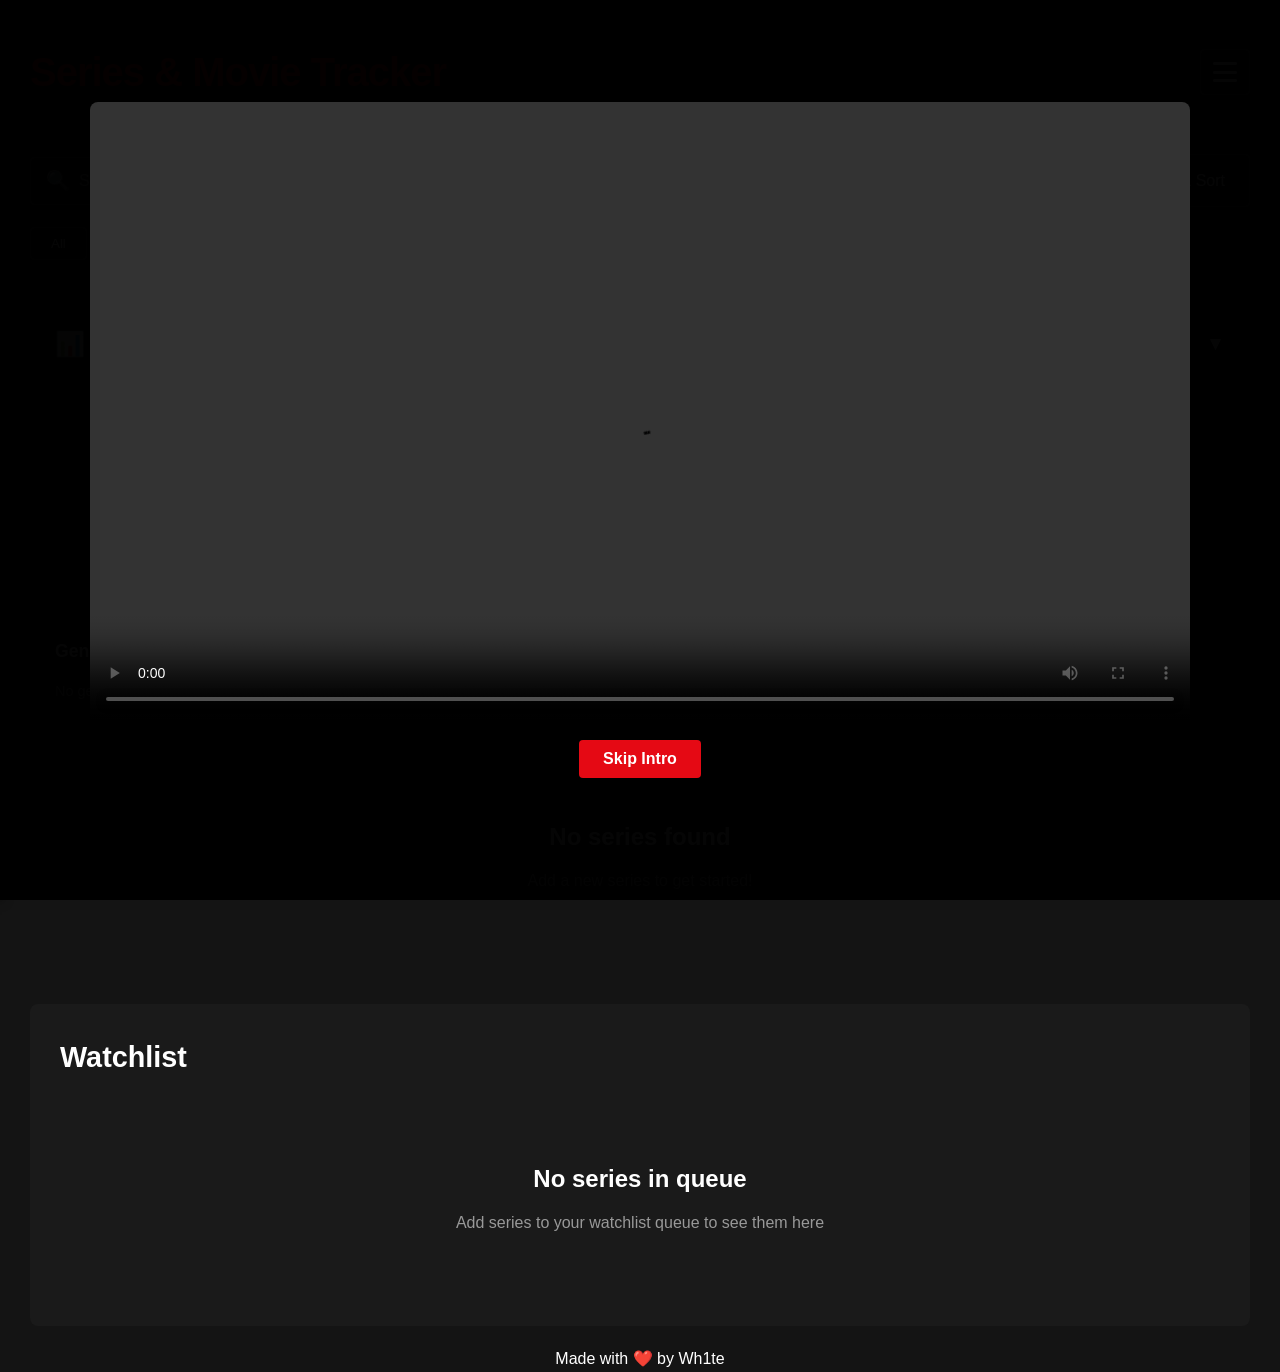
==== commit dea3e159: "Update index.html" ====
--- a/index.html
+++ b/index.html
@@ -3,7 +3,7 @@
 <head>
     <meta charset="UTF-8">
     <meta name="viewport" content="width=device-width, initial-scale=1.0, maximum-scale=5.0, user-scalable=yes">
-    <link rel="icon" type="image/png" sizes="512x512" href="https://img.icons8.com/?size=100&id=yPOgUFWHVx7X&format=png&color=000000" onerror="this.href='data:image/svg+xml,<svg xmlns=%22http://www.w3.org/2000/svg%22><rect width=%22100%22 height=%22100%22 fill=%22%23141414%22/></svg>';">
+   <link rel="icon" type="image/png" sizes="192x192" href="favicon-192x192.png">
     <title>Series & Movie Tracker</title>
     <style>
         * {
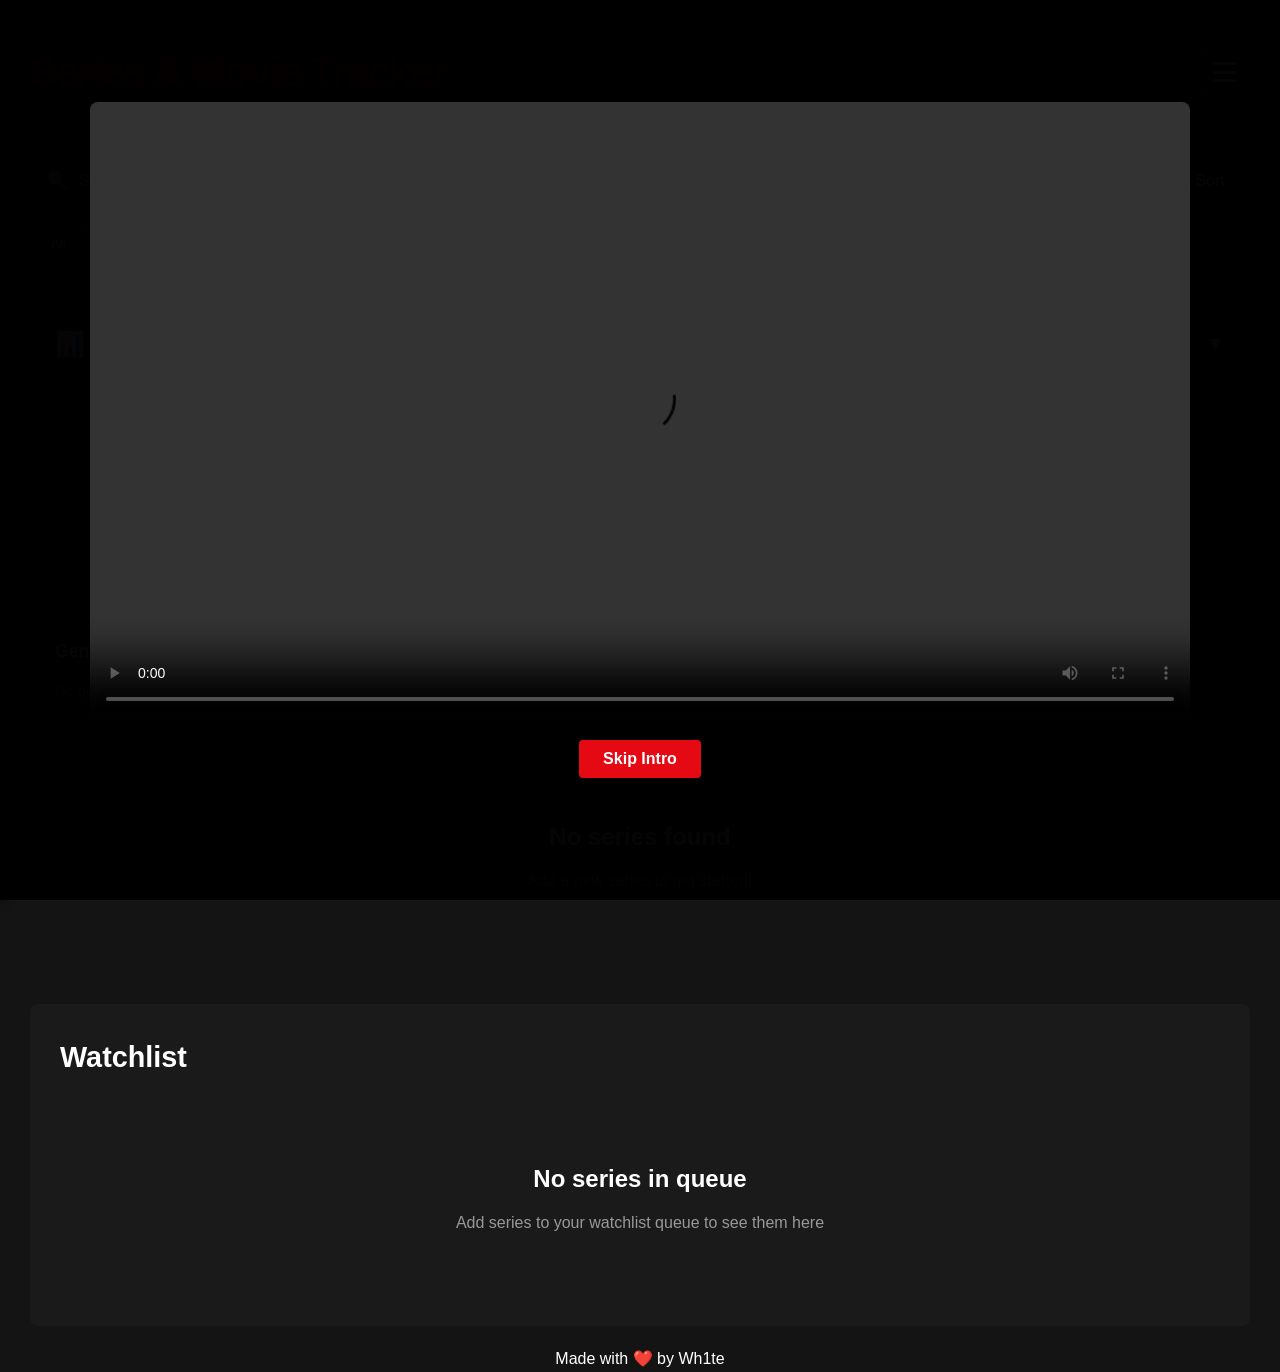
==== commit 19870a3e: "Update index.html" ====
--- a/index.html
+++ b/index.html
@@ -3,7 +3,7 @@
 <head>
     <meta charset="UTF-8">
     <meta name="viewport" content="width=device-width, initial-scale=1.0, maximum-scale=5.0, user-scalable=yes">
-   <link rel="icon" type="image/png" sizes="192x192" href="favicon-192x192.png">
+   <link rel="icon" type="image/png" sizes="192x192" href="favicon.png">
     <title>Series & Movie Tracker</title>
     <style>
         * {
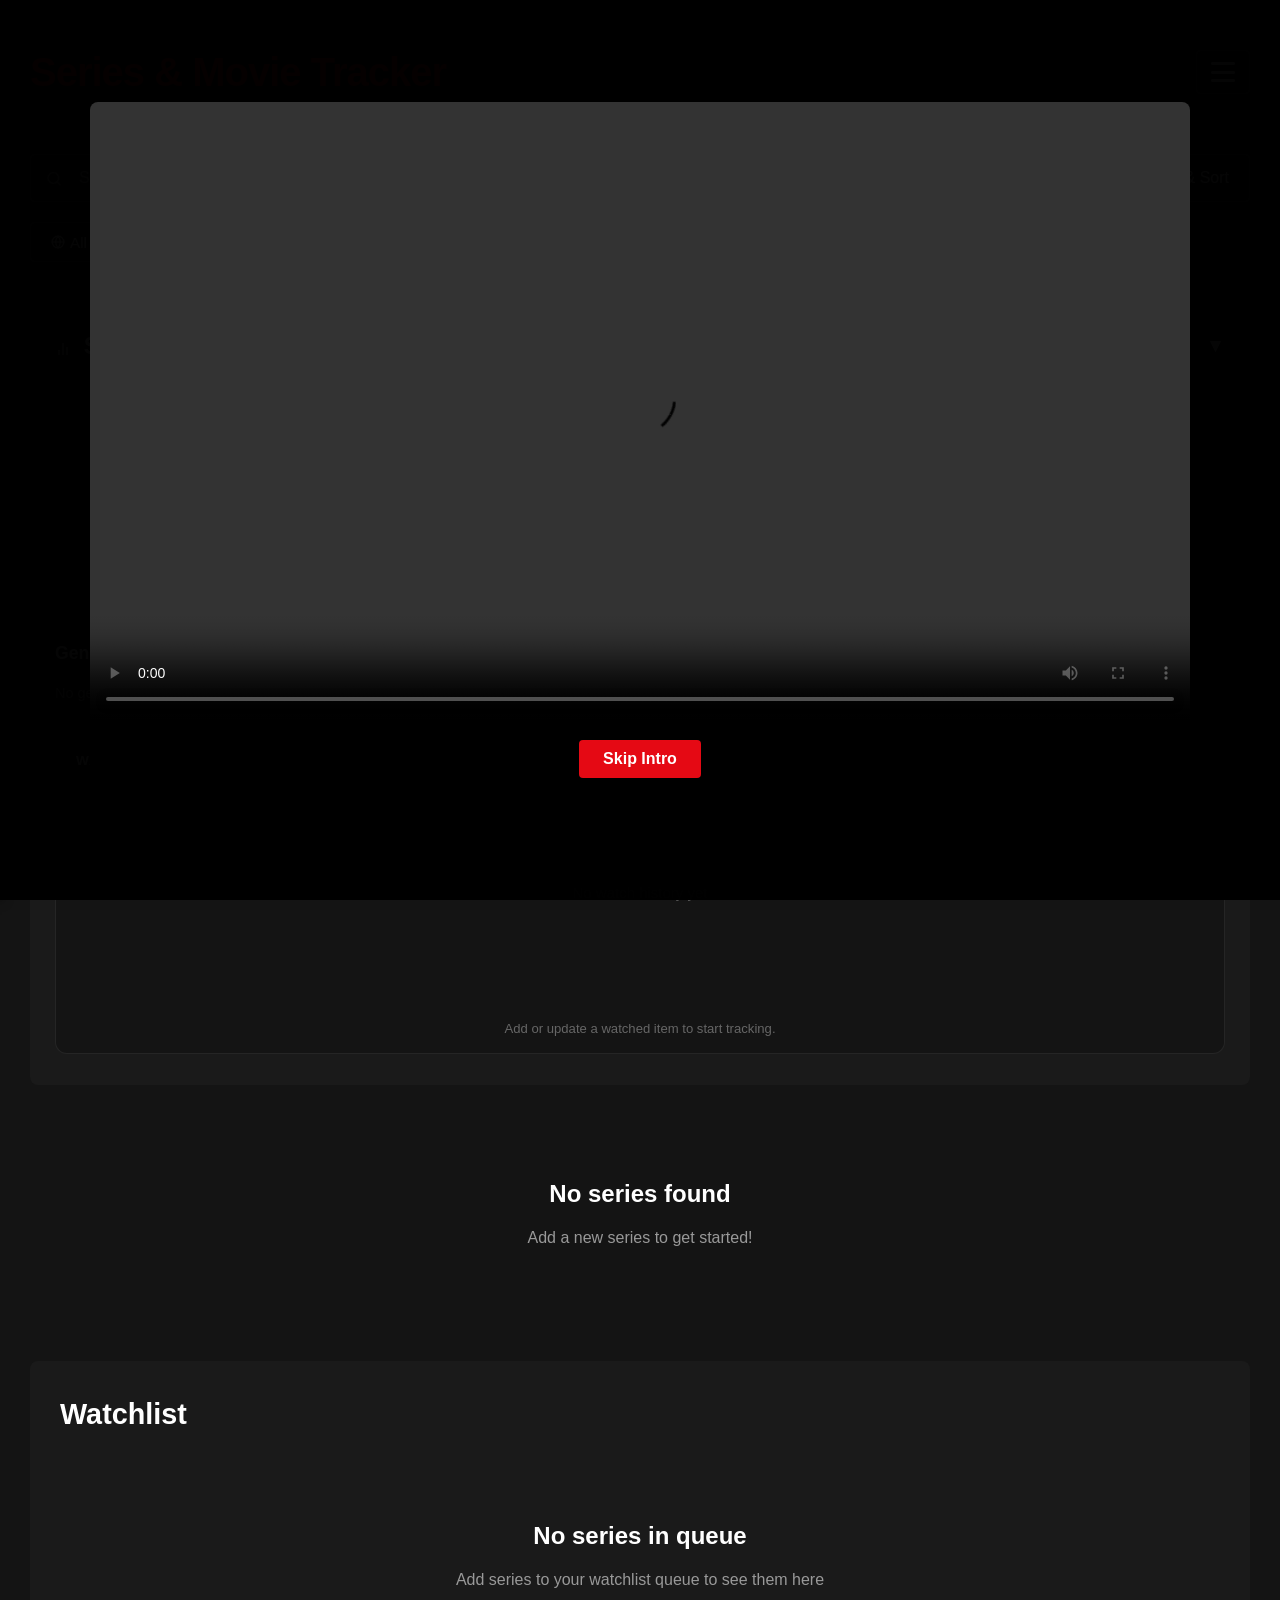
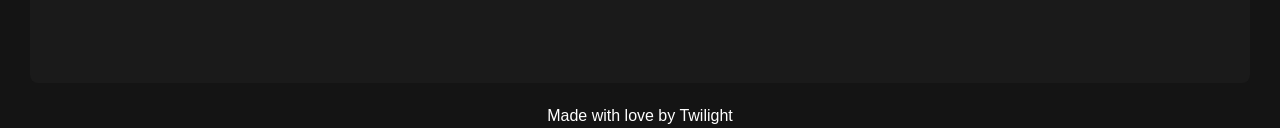
==== commit fd240968: "Update index.html" ====
--- a/index.html
+++ b/index.html
@@ -6,6 +6,20 @@
    <link rel="icon" type="image/png" sizes="192x192" href="favicon.png">
     <title>Series & Movie Tracker</title>
     <style>
+
+        :root {
+            --secondary-color: #e50914;
+            --primary-color: #141414;
+            --watching-color: #e50914;
+            --want-color: #0062ff;
+            --completed-color: #27ae60;
+            --secondary-rgb: 229, 9, 20;
+        }
+
+        input[type="checkbox"] {
+            accent-color: var(--secondary-color, #e50914);
+            cursor: pointer;
+        }
         * {
             margin: 0;
             padding: 0;
@@ -28,6 +42,11 @@
             -moz-osx-font-smoothing: grayscale;
         }
 
+        body.menu-open {
+            overflow: hidden;
+            height: 100vh;
+        }
+
         body.custom-theme {
             background-color: var(--primary-color, #141414);
         }
@@ -45,6 +64,7 @@
         }
 
         body.custom-theme .filter-btn.active {
+            background-color: var(--secondary-color, #e50914) !important;
             border-color: var(--secondary-color, #e50914) !important;
         }
 
@@ -109,7 +129,7 @@
         }
 
         body.light-theme h1 {
-            color: #e50914;
+            color: var(--secondary-color, #e50914);
         }
 
         body.light-theme .filter-btn {
@@ -159,11 +179,16 @@
             background-color: rgba(255, 255, 255, 0.1);
             color: #ffffff;
             border: 1px solid rgba(255, 255, 255, 0.2);
-            padding: 10px 20px;
+            padding: 0 20px;
+            height: 44px;
             border-radius: 4px;
             cursor: pointer;
             font-size: 1rem;
             transition: all 0.2s;
+            display: inline-flex;
+            align-items: center;
+            gap: 8px;
+            white-space: nowrap;
         }
 
         body.light-theme .theme-toggle {
@@ -200,11 +225,15 @@
             background-color: rgba(255, 255, 255, 0.1);
             color: #ffffff;
             border: 1px solid rgba(255, 255, 255, 0.2);
-            padding: 10px 20px;
+            padding: 0 20px;
+            height: 44px;
             border-radius: 4px;
             cursor: pointer;
             font-size: 1rem;
             transition: all 0.2s;
+            display: inline-flex;
+            align-items: center;
+            gap: 8px;
         }
 
         body.light-theme .content-type-selector {
@@ -234,14 +263,14 @@
         }
 
         h1 {
-            color: #e50914;
+            color: var(--secondary-color, #e50914);
             font-size: 2.5rem;
             font-weight: 700;
             letter-spacing: -1px;
         }
 
         .btn {
-            background-color: #e50914;
+            background-color: var(--secondary-color, #e50914);
             color: white;
             border: none;
             padding: 10px 24px;
@@ -282,6 +311,25 @@
             font-size: 0.9rem;
         }
 
+        .mark-ep-btn {
+            background-color: var(--secondary-color, #e50914) !important;
+            border-color: var(--secondary-color, #e50914) !important;
+            color: #fff !important;
+            display: inline-flex;
+            align-items: center;
+            gap: 4px;
+            font-weight: 700;
+            letter-spacing: 0.2px;
+            transition: filter 0.15s, transform 0.1s;
+        }
+        .mark-ep-btn:hover {
+            filter: brightness(1.12);
+            transform: translateY(-1px);
+        }
+        .mark-ep-btn:active {
+            transform: translateY(0);
+        }
+
         .filter-controls {
             display: flex;
             gap: 12px;
@@ -294,16 +342,20 @@
             background-color: rgba(255, 255, 255, 0.1);
             color: #ffffff;
             border: 1px solid rgba(255, 255, 255, 0.2);
-            padding: 8px 20px;
+            padding: 0 20px;
+            height: 40px;
             border-radius: 4px;
             cursor: pointer;
             white-space: nowrap;
             transition: all 0.2s;
+            display: inline-flex;
+            align-items: center;
+            font-size: 0.95rem;
         }
 
         .filter-btn.active {
-            background-color: #e50914;
-            border-color: #e50914;
+            background-color: var(--secondary-color, #e50914);
+            border-color: var(--secondary-color, #e50914);
         }
 
         .filter-btn:hover:not(.active) {
@@ -468,7 +520,7 @@
         }
 
         .more-info-item h4 {
-            color: #e50914;
+            color: var(--secondary-color, #e50914);
             font-size: 0.9rem;
             margin-bottom: 8px;
             text-transform: uppercase;
@@ -532,7 +584,7 @@
 
         .form-control:focus {
             outline: none;
-            border-color: #e50914;
+            border-color: var(--secondary-color, #e50914);
         }
 
         .modal-actions {
@@ -650,7 +702,7 @@
 
         .progress-bar-fill {
             height: 100%;
-            background-color: #e50914;
+            background-color: var(--secondary-color, #e50914);
             transition: width 0.3s ease;
         }
 
@@ -702,6 +754,120 @@
             transform: rotate(180deg);
         }
 
+        .icon-inline {
+            width: 1em;
+            height: 1em;
+            vertical-align: -0.15em;
+            margin-right: 8px;
+            color: currentColor;
+            flex-shrink: 0;
+        }
+
+        /* ── Watch Timeline (animated, detailed) ───────────── */
+        .watch-timeline {
+            margin: 24px 0 6px 0;
+            border-radius: 12px;
+            padding: 20px 20px 14px;
+            background: var(--primary-color, #141414);
+            border: 1px solid rgba(255,255,255,0.07);
+            position: relative;
+            overflow: hidden;
+        }
+        body.light-theme .watch-timeline {
+            background: #f0f0f0;
+            border-color: rgba(0,0,0,0.07);
+        }
+
+        .watch-timeline-header {
+            display: flex;
+            justify-content: space-between;
+            align-items: center;
+            margin-bottom: 16px;
+        }
+        .watch-timeline-title {
+            font-size: 0.85rem;
+            font-weight: 700;
+            color: #fff;
+            text-transform: uppercase;
+            letter-spacing: 1px;
+        }
+        body.light-theme .watch-timeline-title { color: #111; }
+        .watch-timeline-count {
+            font-size: 0.75rem;
+            color: #666;
+            font-weight: 500;
+        }
+
+        .watch-timeline-svg {
+            width: 100%;
+            height: 220px;
+            display: block;
+            overflow: visible;
+        }
+
+        /* Animated dot entry */
+        @keyframes wt-dot-in {
+            from { r: 0; opacity: 0; }
+            to   { opacity: 1; }
+        }
+        @keyframes wt-line-draw {
+            from { stroke-dashoffset: 9999; }
+            to   { stroke-dashoffset: 0; }
+        }
+        @keyframes wt-area-fade {
+            from { opacity: 0; }
+            to   { opacity: 1; }
+        }
+        .wt-line-path {
+            stroke-dasharray: 9999;
+            stroke-dashoffset: 9999;
+            animation: wt-line-draw 1.2s cubic-bezier(0.4,0,0.2,1) forwards;
+        }
+        .wt-area-path {
+            animation: wt-area-fade 0.8s ease 0.4s both;
+        }
+        .watch-point {
+            cursor: pointer;
+            animation: wt-dot-in 0.3s ease both;
+        }
+        .watch-point:hover circle {
+            filter: brightness(1.3);
+        }
+
+        .wt-tooltip {
+            position: absolute;
+            background: #1e1e1e;
+            border: 1px solid rgba(255,255,255,0.15);
+            border-radius: 8px;
+            padding: 8px 12px;
+            font-size: 0.78rem;
+            color: #fff;
+            pointer-events: none;
+            white-space: nowrap;
+            opacity: 0;
+            transition: opacity 0.15s;
+            z-index: 10;
+            box-shadow: 0 4px 16px rgba(0,0,0,0.5);
+            transform: translateX(-50%);
+        }
+        body.light-theme .wt-tooltip {
+            background: #fff;
+            border-color: #ddd;
+            color: #111;
+            box-shadow: 0 4px 16px rgba(0,0,0,0.15);
+        }
+        .wt-tooltip.visible { opacity: 1; }
+        .wt-tooltip-title { font-weight: 700; margin-bottom: 2px; color: var(--secondary-color,#e50914); }
+        .wt-tooltip-sub { color: #888; font-size: 0.72rem; }
+
+        .watch-timeline-details {
+            margin-top: 10px;
+            font-size: 0.82rem;
+            color: #666;
+            min-height: 1.2em;
+            text-align: center;
+        }
+
         .stats-grid {
             display: grid;
             grid-template-columns: repeat(auto-fit, minmax(200px, 1fr));
@@ -719,7 +885,7 @@
         .stat-card-value {
             font-size: 2rem;
             font-weight: 700;
-            color: #e50914;
+            color: var(--secondary-color, #e50914);
             margin-bottom: 5px;
         }
 
@@ -777,6 +943,78 @@
         .light-theme .genre-count {
             font-size: 0.85rem;
             color: #000000;
+        }
+
+        body.light-theme .stat-value {
+            color: #333333;
+        }
+
+        body.light-theme .stat-card {
+            background-color: rgba(0, 0, 0, 0.04);
+        }
+
+        body.light-theme .stat-card-label {
+            color: #666;
+        }
+
+        body.light-theme .expand-icon {
+            color: #333333;
+        }
+
+        body.light-theme .notes-display {
+            background-color: rgba(0, 0, 0, 0.04);
+            color: #333333;
+        }
+
+        body.light-theme .more-info-item p {
+            color: #333333;
+        }
+
+        body.light-theme .tag {
+            color: #333333;
+            background-color: rgba(229, 9, 20, 0.1);
+            border-color: rgba(229, 9, 20, 0.3);
+        }
+
+        body.light-theme .genre-item {
+            border-bottom-color: rgba(0, 0, 0, 0.08);
+        }
+
+        body.light-theme .progress-bar {
+            background-color: rgba(0, 0, 0, 0.08);
+        }
+
+        body.light-theme .priority-section {
+            color: #333333;
+        }
+
+        body.light-theme .priority-section h2 {
+            color: #333333;
+        }
+
+        body.light-theme .priority-item strong {
+            color: #333333;
+        }
+
+        body.light-theme .modal h2 {
+            color: #333333;
+        }
+
+        body.light-theme .form-group label {
+            color: #666;
+        }
+
+        body.light-theme .empty-state h3,
+        body.light-theme .empty-state p {
+            color: #666;
+        }
+
+        body.light-theme center {
+            color: #333333;
+        }
+
+        body.light-theme .bulk-operations {
+            background-color: rgba(229, 9, 20, 0.08);
         }
 
         /* Bulk Operations */
@@ -827,7 +1065,7 @@
         }
 
         .series-item.selected {
-            border: 2px solid #e50914;
+            border: 2px solid var(--secondary-color, #e50914);
             background-color: rgba(229, 9, 20, 0.1);
         }
 
@@ -874,8 +1112,8 @@
         }
 
         .series-item-checkbox:checked + .series-item-checkbox-label {
-            background-color: #e50914;
-            border-color: #e50914;
+            background-color: var(--secondary-color, #e50914);
+            border-color: var(--secondary-color, #e50914);
         }
 
         .series-item-checkbox:checked + .series-item-checkbox-label::after {
@@ -898,6 +1136,56 @@
         body.light-theme .series-item-checkbox-label:hover {
             background-color: rgba(0, 0, 0, 0.1);
             border-color: rgba(0, 0, 0, 0.3);
+        }
+
+        .welcome-toast {
+            position: fixed;
+            top: 30px;
+            left: 50%;
+            transform: translateX(-50%) translateY(-100px);
+            background: linear-gradient(135deg, var(--secondary-color, #e50914), #ff4d4d);
+            color: #fff;
+            padding: 16px 36px;
+            border-radius: 12px;
+            font-size: 1.2rem;
+            font-weight: 700;
+            z-index: 9999;
+            pointer-events: none;
+            opacity: 0;
+            transition: transform 0.5s cubic-bezier(.22,1,.36,1), opacity 0.5s ease;
+            box-shadow: 0 8px 32px rgba(0,0,0,0.3);
+            text-align: center;
+            letter-spacing: 0.3px;
+        }
+
+        .welcome-toast.show {
+            transform: translateX(-50%) translateY(0);
+            opacity: 1;
+        }
+
+        .welcome-toast {
+            position: fixed;
+            top: 30px;
+            left: 50%;
+            transform: translateX(-50%) translateY(-100px);
+            background: linear-gradient(135deg, var(--secondary-color, #e50914), #ff4d4d);
+            color: #fff;
+            padding: 16px 36px;
+            border-radius: 12px;
+            font-size: 1.15rem;
+            font-weight: 700;
+            letter-spacing: 0.5px;
+            z-index: 9999;
+            pointer-events: none;
+            opacity: 0;
+            transition: transform 0.5s cubic-bezier(.22,1,.36,1), opacity 0.5s ease;
+            box-shadow: 0 8px 32px rgba(0,0,0,0.35);
+            text-align: center;
+            white-space: nowrap;
+        }
+        .welcome-toast.show {
+            transform: translateX(-50%) translateY(0);
+            opacity: 1;
         }
 
         .priority-section {
@@ -984,7 +1272,7 @@
 
         .search-input:focus {
             outline: none;
-            border-color: #e50914;
+            border-color: var(--secondary-color, #e50914);
             background-color: rgba(255, 255, 255, 0.15);
         }
 
@@ -1018,7 +1306,8 @@
             background-color: rgba(255, 255, 255, 0.1);
             color: #ffffff;
             border: 1px solid rgba(255, 255, 255, 0.2);
-            padding: 16px 24px;
+            padding: 0 20px;
+            height: 48px;
             border-radius: 4px;
             cursor: pointer;
             font-size: 1rem;
@@ -1090,11 +1379,11 @@
         }
 
         .filter-option.active {
-            background-color: #e50914;
+            background-color: var(--secondary-color, #e50914);
         }
 
         .filter-option-check {
-            color: #e50914;
+            color: var(--secondary-color, #e50914);
             font-weight: bold;
         }
 
@@ -1143,7 +1432,7 @@
             width: 16px;
             height: 16px;
             border-radius: 50%;
-            background: #e50914;
+            background: var(--secondary-color, #e50914);
             cursor: pointer;
             transition: all 0.2s;
         }
@@ -1157,7 +1446,7 @@
             width: 16px;
             height: 16px;
             border-radius: 50%;
-            background: #e50914;
+            background: var(--secondary-color, #e50914);
             cursor: pointer;
             border: none;
             transition: all 0.2s;
@@ -1202,7 +1491,7 @@
         }
 
         .view-size-option.active {
-            background-color: #e50914;
+            background-color: var(--secondary-color, #e50914);
         }
 
         .series-item.compact .series-thumbnail {
@@ -1228,7 +1517,8 @@
             background-color: rgba(255, 255, 255, 0.1);
             border: 1px solid rgba(255, 255, 255, 0.2);
             border-radius: 4px;
-            padding: 12px;
+            padding: 0 14px;
+            height: 44px;
             cursor: pointer;
             transition: all 0.2s;
             display: flex;
@@ -1283,6 +1573,13 @@
             left: 0;
         }
 
+        .sidebar:focus-visible,
+        .sidebar-menu-item:focus-visible,
+        .hamburger-menu:focus-visible {
+            outline: 2px solid var(--secondary-color, #e50914);
+            outline-offset: 2px;
+        }
+
         body.light-theme .sidebar {
             background-color: #ffffff;
             box-shadow: 2px 0 10px rgba(0, 0, 0, 0.1);
@@ -1311,33 +1608,38 @@
         }
 
         .close-sidebar {
-            background: none;
-            border: none;
+            background: rgba(255,255,255,0.08);
+            border: 1px solid rgba(255,255,255,0.15);
+            border-radius: 6px;
             color: #ffffff;
-            font-size: 1.5rem;
+            width: 36px;
+            height: 36px;
             cursor: pointer;
-            padding: 5px;
+            padding: 0;
+            display: flex;
+            align-items: center;
+            justify-content: center;
+            transition: all 0.2s;
+            flex-shrink: 0;
+            font-size: 1rem;
+        }
+
+        .close-sidebar:hover {
+            background: rgba(255,255,255,0.15);
         }
 
         body.light-theme .close-sidebar {
+            background: rgba(0,0,0,0.06);
+            border-color: rgba(0,0,0,0.15);
             color: #333333;
         }
 
+        body.light-theme .close-sidebar:hover {
+            background: rgba(0,0,0,0.12);
+        }
+
         .sidebar-content {
-            padding: 20px;
-        }
-
-        .sidebar-section {
-            margin-bottom: 30px;
-        }
-
-        .sidebar-section-title {
-            font-size: 1rem;
-            font-weight: 600;
-            color: #e50914;
-            margin-bottom: 15px;
-            text-transform: uppercase;
-            letter-spacing: 0.5px;
+            padding: 16px;
         }
 
         .theme-option {
@@ -1357,7 +1659,7 @@
         }
 
         .theme-option.active {
-            background-color: #e50914;
+            background-color: var(--secondary-color, #e50914);
         }
 
         body.light-theme .theme-option {
@@ -1453,19 +1755,40 @@
         }
 
         .sidebar-menu-item {
-            padding: 12px;
+            padding: 11px 14px;
             background-color: rgba(255, 255, 255, 0.05);
-            border-radius: 4px;
-            margin-bottom: 10px;
+            border-radius: 6px;
+            margin-bottom: 8px;
             cursor: pointer;
             transition: all 0.2s;
             color: #ffffff;
             text-decoration: none;
-            display: block;
+            display: flex;
+            align-items: center;
+            gap: 10px;
+            font-size: 0.95rem;
+            font-weight: 500;
+            min-height: 44px;
+            box-sizing: border-box;
+            /* normalize <button> defaults */
+            border: none;
+            background-color: rgba(255, 255, 255, 0.05);
+            width: 100%;
+            text-align: left;
+            font-family: inherit;
+            line-height: 1.4;
+        }
+
+        .sidebar-menu-item .icon-inline {
+            flex-shrink: 0;
+            width: 18px;
+            height: 18px;
+            opacity: 0.85;
         }
 
         .sidebar-menu-item:hover {
-            background-color: rgba(255, 255, 255, 0.1);
+            background-color: rgba(255, 255, 255, 0.12);
+            transform: translateX(2px);
         }
 
         body.light-theme .sidebar-menu-item {
@@ -1477,14 +1800,45 @@
             background-color: rgba(0, 0, 0, 0.1);
         }
 
+        .sidebar-section-title {
+            font-size: 0.75rem;
+            font-weight: 700;
+            color: var(--secondary-color, #e50914);
+            margin-bottom: 10px;
+            text-transform: uppercase;
+            letter-spacing: 1px;
+            display: flex;
+            align-items: center;
+            gap: 6px;
+        }
+
+        .sidebar-section {
+            margin-bottom: 8px;
+            padding-bottom: 16px;
+            border-bottom: 1px solid rgba(255, 255, 255, 0.07);
+        }
+
+        .sidebar-section:last-child {
+            border-bottom: none;
+        }
+
+        body.light-theme .sidebar-section {
+            border-bottom-color: rgba(0, 0, 0, 0.08);
+        }
+
         body.light-theme #settingAutoSaveInterval {
   background-color: #ffffff;
-  color: #ffffff;
-  border: 1px solid rgba(255, 255, 255, 0.3);
+  color: #333333;
+  border: 1px solid #ddd;
 }
 
+        body.light-theme #settingAutoSaveInterval option {
+  color: #333333;
+  background-color: #ffffff;
+}
+
         body.light-theme #settingAutoSaveInterval option:checked {
-  background-color: #e50914;
+  background-color: var(--secondary-color, #e50914);
   color: #ffffff;
 }
 
@@ -1517,16 +1871,21 @@
 
         .sidebar-add-content-btn {
             width: 100%;
-            padding: 12px;
-            background-color: #e50914;
+            padding: 0 14px;
+            height: 44px;
+            background-color: var(--secondary-color, #e50914);
             color: white;
             border: none;
-            border-radius: 4px;
+            border-radius: 6px;
             font-weight: 600;
-            font-size: 1rem;
+            font-size: 0.95rem;
             cursor: pointer;
             transition: background-color 0.2s;
-            margin-bottom: 10px;
+            margin-bottom: 0;
+            display: flex;
+            align-items: center;
+            gap: 8px;
+            font-family: inherit;
         }
 
         .sidebar-add-content-btn:hover {
@@ -1606,7 +1965,7 @@
 
         .content-type-option:hover {
             background-color: rgba(255, 255, 255, 0.15);
-            border-color: #e50914;
+            border-color: var(--secondary-color, #e50914);
         }
 
         body.light-theme .content-type-option {
@@ -1697,15 +2056,21 @@
 
         .change-user-btn {
             width: 100%;
-            padding: 10px;
-            background-color: rgba(255, 255, 255, 0.1);
+            padding: 0 14px;
+            height: 40px;
+            background-color: rgba(255, 255, 255, 0.08);
             border: 1px solid rgba(255, 255, 255, 0.2);
-            border-radius: 4px;
+            border-radius: 6px;
             color: #ffffff;
             font-size: 0.9rem;
+            font-weight: 500;
             cursor: pointer;
             transition: all 0.2s;
-            margin-bottom: 10px;
+            margin-bottom: 0;
+            display: flex;
+            align-items: center;
+            gap: 8px;
+            font-family: inherit;
         }
 
         .change-user-btn:hover {
@@ -1783,7 +2148,7 @@
 
         .user-select-dropdown:focus {
             outline: none;
-            border-color: #e50914;
+            border-color: var(--secondary-color, #e50914);
             box-shadow: 0 0 0 2px rgba(229, 9, 20, 0.2);
         }
 
@@ -1807,7 +2172,7 @@
         .create-user-link,
         .edit-user-link,
         .delete-user-link {
-            color: #e50914;
+            color: var(--secondary-color, #e50914);
             font-size: 0.9rem;
             cursor: pointer;
             text-decoration: underline;
@@ -1882,7 +2247,7 @@
         }
 
         .max-users-warning {
-            color: #e50914;
+            color: var(--secondary-color, #e50914);
             font-size: 0.85rem;
             margin-top: 10px;
             display: none;
@@ -2449,7 +2814,7 @@
 
         .notification-date {
             font-weight: 600;
-            color: #e50914;
+            color: var(--secondary-color, #e50914);
             margin-bottom: 5px;
         }
 
@@ -2489,7 +2854,7 @@
 
         .notification-display {
             background-color: #1a1a1a;
-            border: 2px solid #e50914;
+            border: 2px solid var(--secondary-color, #e50914);
             border-radius: 8px;
             padding: 15px 20px;
             margin-bottom: 10px;
@@ -2505,7 +2870,7 @@
 
         body.light-theme .notification-display {
             background-color: #ffffff;
-            border-color: #e50914;
+            border-color: var(--secondary-color, #e50914);
             box-shadow: 0 4px 20px rgba(0, 0, 0, 0.1);
         }
 
@@ -2529,7 +2894,7 @@
 
         .notification-display-title {
             font-weight: 700;
-            color: #e50914;
+            color: var(--secondary-color, #e50914);
             font-size: 1.1rem;
         }
 
@@ -2553,7 +2918,7 @@
         }
 
         .notification-display-close:hover {
-            color: #e50914;
+            color: var(--secondary-color, #e50914);
         }
 
         body.light-theme .notification-display-close {
@@ -2561,7 +2926,7 @@
         }
 
         body.light-theme .notification-display-close:hover {
-            color: #e50914;
+            color: var(--secondary-color, #e50914);
         }
 
         .notification-display-message {
@@ -2576,7 +2941,7 @@
         }
 
         .notification-display-ok-btn {
-            background-color: #e50914;
+            background-color: var(--secondary-color, #e50914);
             color: white;
             border: none;
             padding: 8px 20px;
@@ -2678,7 +3043,7 @@
         }
         .streaming-chip.selected {
             background: rgba(229,9,20,0.3);
-            border-color: #e50914;
+            border-color: var(--secondary-color, #e50914);
             color: #fff;
         }
         body.custom-theme .streaming-chip.selected {
@@ -2692,11 +3057,219 @@
         }
         body.light-theme .streaming-chip.selected {
             background: rgba(229,9,20,0.15);
-            border-color: #e50914;
-        }
+            border-color: var(--secondary-color, #e50914);
+        }
+
+        /* ── Reworked User Select Modal ───────────────── */
+        .um-card {
+            background: #1e1e1e; border-radius: 16px; width: 100%; max-width: 480px;
+            padding: 28px 28px 24px; box-shadow: 0 24px 60px rgba(0,0,0,0.7); position: relative;
+            max-height: 90vh; overflow-y: auto; box-sizing: border-box;
+        }
+        body.light-theme .um-card { background: #fff; }
+        .um-close {
+            position: absolute; top: 16px; right: 16px; background: rgba(255,255,255,0.08);
+            border: none; border-radius: 8px; width: 32px; height: 32px; color: #fff;
+            font-size: 1.1rem; cursor: pointer; display: flex; align-items: center;
+            justify-content: center; transition: background 0.2s; font-family: inherit;
+        }
+        .um-close:hover { background: rgba(255,255,255,0.18); }
+        body.light-theme .um-close { color: #333; background: rgba(0,0,0,0.06); }
+        .um-title { font-size: 1.3rem; font-weight: 700; color: #fff; margin-bottom: 20px; }
+        body.light-theme .um-title { color: #111; }
+        .um-avatar-row {
+            display: flex; gap: 10px; overflow-x: auto; padding-bottom: 6px;
+            margin-bottom: 20px; scrollbar-width: thin;
+        }
+        .um-avatar {
+            flex-shrink: 0; display: flex; flex-direction: column; align-items: center;
+            gap: 6px; cursor: pointer; padding: 10px 12px; border-radius: 12px;
+            border: 2px solid transparent; transition: all 0.18s;
+            background: rgba(255,255,255,0.05); min-width: 72px;
+        }
+        .um-avatar:hover { background: rgba(255,255,255,0.1); }
+        .um-avatar.um-active { border-color: var(--secondary-color,#e50914); background: rgba(229,9,20,0.12); }
+        body.light-theme .um-avatar { background: rgba(0,0,0,0.04); }
+        body.light-theme .um-avatar:hover { background: rgba(0,0,0,0.08); }
+        .um-avatar img { width: 50px; height: 50px; border-radius: 50%; object-fit: cover; border: 2px solid rgba(255,255,255,0.2); }
+        .um-avatar-name { font-size: 0.72rem; font-weight: 600; color: #aaa; max-width: 68px; overflow: hidden; text-overflow: ellipsis; white-space: nowrap; text-align: center; }
+        body.light-theme .um-avatar-name { color: #555; }
+        .um-avatar.um-active .um-avatar-name { color: #fff; }
+        .um-divider { height: 1px; background: rgba(255,255,255,0.08); margin: 0 0 20px; }
+        body.light-theme .um-divider { background: rgba(0,0,0,0.08); }
+        .um-section-label { font-size: 0.72rem; font-weight: 700; color: var(--secondary-color,#e50914); text-transform: uppercase; letter-spacing: 0.8px; margin-bottom: 10px; }
+        .um-input { width: 100%; padding: 10px 14px; border-radius: 8px; background: rgba(255,255,255,0.07); border: 1px solid rgba(255,255,255,0.15); color: #fff; font-size: 0.95rem; font-family: inherit; box-sizing: border-box; transition: border-color 0.2s; margin-bottom: 12px; }
+        .um-input:focus { outline: none; border-color: var(--secondary-color,#e50914); }
+        body.light-theme .um-input { background: #f5f5f5; border-color: #ddd; color: #333; }
+        .um-input-label { display: block; font-size: 0.8rem; color: #777; margin-bottom: 5px; font-weight: 500; }
+        body.light-theme .um-input-label { color: #666; }
+        .um-strip { display: flex; gap: 8px; margin-top: 4px; flex-wrap: wrap; }
+        .um-btn { flex: 1; min-width: 80px; padding: 10px 14px; border-radius: 8px; border: 1px solid rgba(255,255,255,0.15); background: rgba(255,255,255,0.06); color: #ccc; font-size: 0.88rem; font-weight: 600; cursor: pointer; transition: all 0.18s; font-family: inherit; white-space: nowrap; }
+        .um-btn:hover { background: rgba(255,255,255,0.12); color: #fff; }
+        .um-btn.um-primary { background: var(--secondary-color,#e50914); border-color: var(--secondary-color,#e50914); color: #fff; }
+        .um-btn.um-primary:hover { filter: brightness(1.1); }
+        .um-btn.um-danger { border-color: rgba(255,60,60,0.5); color: #ff7070; }
+        .um-btn.um-danger:hover { background: rgba(255,60,60,0.15); }
+        body.light-theme .um-btn { border-color: #ddd; color: #555; background: #f0f0f0; }
+        body.light-theme .um-btn:hover { background: #e2e2e2; color: #222; }
+        .um-warning { font-size: 0.8rem; color: #ffaa00; background: rgba(255,170,0,0.1); border-radius: 6px; padding: 8px 12px; margin-bottom: 14px; display: none; }
+        .um-inline-form { margin-bottom: 16px; }
+
+        /* ── Content Type Dialog (reworked) ─────────────────── */
+        .ct-card {
+            background: #1a1a1a;
+            border-radius: 16px;
+            width: 100%;
+            max-width: 460px;
+            padding: 36px 32px 28px;
+            box-shadow: 0 32px 80px rgba(0,0,0,0.85);
+            position: relative;
+            max-height: 90vh;
+            overflow-y: auto;
+            box-sizing: border-box;
+        }
+        body.light-theme .ct-card { background: #fff; }
+        .ct-header {
+            text-align: center;
+            margin-bottom: 28px;
+        }
+        .ct-eyebrow {
+            font-size: 0.72rem;
+            font-weight: 700;
+            letter-spacing: 2px;
+            text-transform: uppercase;
+            color: var(--secondary-color, #e50914);
+            margin-bottom: 8px;
+        }
+        .ct-title {
+            font-size: 1.5rem;
+            font-weight: 800;
+            color: #fff;
+            margin-bottom: 6px;
+            letter-spacing: -0.3px;
+        }
+        body.light-theme .ct-title { color: #111; }
+        .ct-subtitle {
+            font-size: 0.85rem;
+            color: #666;
+            line-height: 1.5;
+        }
+        .ct-options {
+            display: flex;
+            gap: 14px;
+            margin-bottom: 16px;
+        }
+        .ct-option {
+            flex: 1;
+            padding: 0;
+            background: rgba(255,255,255,0.04);
+            border: 1.5px solid rgba(255,255,255,0.1);
+            border-radius: 14px;
+            cursor: pointer;
+            transition: border-color 0.2s, transform 0.2s, box-shadow 0.2s, background 0.2s;
+            display: flex;
+            flex-direction: column;
+            overflow: hidden;
+            position: relative;
+        }
+        .ct-option:hover {
+            border-color: var(--secondary-color, #e50914);
+            transform: translateY(-3px);
+            box-shadow: 0 12px 36px rgba(0,0,0,0.45);
+            background: rgba(255,255,255,0.07);
+        }
+        body.light-theme .ct-option { background: #f5f5f5; border-color: #e0e0e0; }
+        body.light-theme .ct-option:hover { background: #fff; border-color: var(--secondary-color, #e50914); box-shadow: 0 8px 28px rgba(0,0,0,0.12); }
+        .ct-option-stripe {
+            height: 4px;
+            background: var(--secondary-color, #e50914);
+            opacity: 0;
+            transition: opacity 0.2s;
+        }
+        .ct-option:hover .ct-option-stripe { opacity: 1; }
+        .ct-option-body {
+            padding: 24px 20px 22px;
+            display: flex;
+            flex-direction: column;
+            align-items: center;
+            gap: 10px;
+            flex: 1;
+        }
+        .ct-icon-wrap {
+            width: 56px;
+            height: 56px;
+            border-radius: 14px;
+            background: rgba(255,255,255,0.07);
+            display: flex;
+            align-items: center;
+            justify-content: center;
+            transition: background 0.2s;
+        }
+        body.light-theme .ct-icon-wrap { background: rgba(0,0,0,0.06); }
+        .ct-option:hover .ct-icon-wrap { background: rgba(229,9,20,0.12); }
+        body.custom-theme .ct-option:hover .ct-icon-wrap { background: rgba(var(--secondary-rgb, 229,9,20), 0.12); }
+        .ct-icon-wrap svg { width: 28px; height: 28px; color: #999; transition: color 0.2s; }
+        .ct-option:hover .ct-icon-wrap svg { color: var(--secondary-color, #e50914); }
+        .ct-label {
+            font-size: 1.05rem;
+            font-weight: 700;
+            color: #fff;
+            letter-spacing: -0.2px;
+        }
+        body.light-theme .ct-label { color: #111; }
+        .ct-badges {
+            display: flex;
+            flex-wrap: wrap;
+            gap: 5px;
+            justify-content: center;
+        }
+        .ct-badge {
+            font-size: 0.68rem;
+            font-weight: 600;
+            color: #777;
+            background: rgba(255,255,255,0.06);
+            border: 1px solid rgba(255,255,255,0.1);
+            border-radius: 20px;
+            padding: 2px 8px;
+            white-space: nowrap;
+            letter-spacing: 0.2px;
+        }
+        body.light-theme .ct-badge { color: #888; background: rgba(0,0,0,0.05); border-color: #ddd; }
+        .ct-note {
+            font-size: 0.74rem;
+            color: #555;
+            text-align: center;
+            margin-bottom: 16px;
+            line-height: 1.5;
+            padding: 0 4px;
+        }
+        body.light-theme .ct-note { color: #888; }
+        .ct-cancel {
+            width: 100%;
+            padding: 11px;
+            border-radius: 10px;
+            background: rgba(255,255,255,0.05);
+            border: 1px solid rgba(255,255,255,0.1);
+            color: #666;
+            font-size: 0.9rem;
+            font-family: inherit;
+            cursor: pointer;
+            transition: all 0.18s;
+            box-sizing: border-box;
+        }
+        .ct-cancel:hover { background: rgba(255,255,255,0.09); color: #bbb; }
+        body.light-theme .ct-cancel { background: #f0f0f0; border-color: #ddd; color: #777; }
+        body.light-theme .ct-cancel:hover { background: #e4e4e4; }
+
     </style>
 </head>
 <body>
+    <!-- JS Compatibility Shims: hidden elements that old JS code references -->
+    <select id="userSelectDropdown" style="display:none">
+        <option value="">-- Select a user --</option>
+    </select>
+    <div id="userSelectContainer" style="display:none"></div>
+
     <!-- Sidebar Overlay -->
     <div class="sidebar-overlay" id="sidebarOverlay"></div>
 
@@ -2704,21 +3277,39 @@
     <div class="sidebar" id="sidebar">
         <div class="sidebar-header">
             <h2 class="sidebar-title">Menu</h2>
-            <button class="close-sidebar" id="closeSidebar">✕</button>
+            <button class="close-sidebar" id="closeSidebar" aria-label="Close menu">✕</button>
         </div>
         <div class="sidebar-content">
+            <!-- CONTENT -->
             <div class="sidebar-section">
-                <div class="sidebar-section-title">Theme</div>
+                <div class="sidebar-section-title"><svg style="width:16px;height:16px;vertical-align:-3px;flex-shrink:0;margin-right:6px;" viewBox="0 0 24 24" fill="none" stroke="currentColor" stroke-width="2" stroke-linecap="round" stroke-linejoin="round" aria-hidden="true"><path d="M2 12l5-3v6l-5-3zm0 0h20M7 6h10a2 2 0 0 1 2 2v8a2 2 0 0 1-2 2H7a2 2 0 0 1-2-2V8a2 2 0 0 1 2-2z"/></svg></div>
+                <button class="sidebar-add-content-btn" id="sidebarAddContentBtn"><svg style="width:16px;height:16px;vertical-align:-3px;flex-shrink:0;margin-right:6px;" viewBox="0 0 24 24" fill="none" stroke="currentColor" stroke-width="2" stroke-linecap="round" stroke-linejoin="round" aria-hidden="true"><line x1="12" y1="5" x2="12" y2="19"/><line x1="5" y1="12" x2="19" y2="12"/></svg> Add Content</button>
+            </div>
+            <!-- PROFILES -->
+            <div class="sidebar-section">
+                <div class="sidebar-section-title"><svg style="width:16px;height:16px;vertical-align:-3px;flex-shrink:0;margin-right:6px;" viewBox="0 0 24 24" fill="none" stroke="currentColor" stroke-width="2" stroke-linecap="round" stroke-linejoin="round" aria-hidden="true"><path d="M20 21v-2a4 4 0 0 0-4-4H8a4 4 0 0 0-4 4v2"/><circle cx="12" cy="7" r="4"/></svg></div>
+                <div class="user-profile-display" id="currentUserDisplay">
+                    <img src="" alt="Profile" class="user-profile-picture" id="currentUserPicture" loading="lazy" decoding="async" onerror="this.onerror=null; this.src='https://upload.wikimedia.org/wikipedia/commons/8/89/Portrait_Placeholder.png';">
+                    <div class="user-profile-info">
+                        <div class="user-profile-name" id="currentUserName">Loading...</div>
+                        <div class="user-profile-stats" id="currentUserStats">0 items</div>
+                    </div>
+                </div>
+                <button class="change-user-btn" id="changeUserBtn"><svg style="width:16px;height:16px;vertical-align:-3px;flex-shrink:0;margin-right:6px;" viewBox="0 0 24 24" fill="none" stroke="currentColor" stroke-width="2" stroke-linecap="round" stroke-linejoin="round" aria-hidden="true"><path d="M17 21v-2a4 4 0 0 0-4-4H5a4 4 0 0 0-4 4v2"/><circle cx="9" cy="7" r="4"/><path d="M23 21v-2a4 4 0 0 0-3-3.87"/><path d="M16 3.13a4 4 0 0 1 0 7.75"/></svg> Change User</button>
+            </div>
+            <!-- THEME -->
+            <div class="sidebar-section">
+                <div class="sidebar-section-title"><svg style="width:16px;height:16px;vertical-align:-3px;flex-shrink:0;margin-right:6px;" viewBox="0 0 24 24" fill="none" stroke="currentColor" stroke-width="2" stroke-linecap="round" stroke-linejoin="round" aria-hidden="true"><circle cx="12" cy="12" r="10"/><path d="M12 8a4 4 0 1 0 0 8"/></svg></div>
                 <div class="theme-option active" data-theme="dark">
-                    <span>🌙 Dark</span>
+                    <span><svg style="width:16px;height:16px;vertical-align:-3px;flex-shrink:0;margin-right:6px;" viewBox="0 0 24 24" fill="none" stroke="currentColor" stroke-width="2" stroke-linecap="round" stroke-linejoin="round" aria-hidden="true"><path d="M21 12.79A9 9 0 1 1 11.21 3 7 7 0 0 0 21 12.79z"/></svg> Dark</span>
                     <span class="filter-option-check">✓</span>
                 </div>
                 <div class="theme-option" data-theme="light">
-                    <span>☀️ Light</span>
+                    <span><svg style="width:16px;height:16px;vertical-align:-3px;flex-shrink:0;margin-right:6px;" viewBox="0 0 24 24" fill="none" stroke="currentColor" stroke-width="2" stroke-linecap="round" stroke-linejoin="round" aria-hidden="true"><circle cx="12" cy="12" r="5"/><line x1="12" y1="1" x2="12" y2="3"/><line x1="12" y1="21" x2="12" y2="23"/><line x1="4.22" y1="4.22" x2="5.64" y2="5.64"/><line x1="18.36" y1="18.36" x2="19.78" y2="19.78"/><line x1="1" y1="12" x2="3" y2="12"/><line x1="21" y1="12" x2="23" y2="12"/><line x1="4.22" y1="19.78" x2="5.64" y2="18.36"/><line x1="18.36" y1="5.64" x2="19.78" y2="4.22"/></svg> Light</span>
                     <span class="filter-option-check">✓</span>
                 </div>
                 <div class="theme-option" data-theme="custom">
-                    <span>🎨 Custom</span>
+                    <span><svg style="width:16px;height:16px;vertical-align:-3px;flex-shrink:0;margin-right:6px;" viewBox="0 0 24 24" fill="none" stroke="currentColor" stroke-width="1.8" aria-hidden="true"><path d="M12 2a10 10 0 1 0 10 10c0-.46-.04-.92-.1-1.36a5.4 5.4 0 0 1-4.4 2.26 5.4 5.4 0 0 1-3.14-9.8A10 10 0 0 0 12 2z"/><circle cx="8.5" cy="11" r="1.5" fill="currentColor" stroke="none"/><circle cx="12" cy="7" r="1.5" fill="currentColor" stroke="none"/><circle cx="15.5" cy="11" r="1.5" fill="currentColor" stroke="none"/></svg> Custom</span>
                     <span class="filter-option-check">✓</span>
                 </div>
                 <div class="custom-theme-controls" id="customThemeControls">
@@ -2769,50 +3360,26 @@
                     </div>
                 </div>
             </div>
+            <!-- SETTINGS -->
             <div class="sidebar-section">
-                <div class="sidebar-section-title">Content</div>
-                <button class="sidebar-add-content-btn" id="sidebarAddContentBtn">+ Add Content</button>
-            </div>
-            <div class="sidebar-section">
-                <div class="sidebar-section-title">Profiles</div>
-                <div class="user-profile-display" id="currentUserDisplay">
-                    <img src="" alt="Profile" class="user-profile-picture" id="currentUserPicture" loading="lazy" decoding="async" onerror="this.onerror=null; this.src='https://upload.wikimedia.org/wikipedia/commons/8/89/Portrait_Placeholder.png';">
-                    <div class="user-profile-info">
-                        <div class="user-profile-name" id="currentUserName">Loading...</div>
-                        <div class="user-profile-stats" id="currentUserStats">0 items</div>
-                    </div>
-                </div>
-                <button class="change-user-btn" id="changeUserBtn">Change User</button>
-            </div>
-            <div class="sidebar-section">
-                <div class="sidebar-section-title">Guide</div>
-                <a href="SeriesTracker_Guide.html" class="sidebar-menu-item">📚 Guide & Tutorials</a>
-            </div>
-            <div class="sidebar-section">
-                <div class="sidebar-section-title">Export & Import</div>
-                <button class="sidebar-menu-item" id="exportBtn" style="width: 100%; border: none; background: none; color: inherit; cursor: pointer; text-align: left;">📤 Export List</button>
-                <button class="sidebar-menu-item" id="importBtn" style="width: 100%; border: none; background: none; color: inherit; cursor: pointer; text-align: left; margin-bottom: 0;">📥 Import List</button>
-                <input type="file" id="importFileInput" accept=".json" style="display: none;">
-            </div>
-            <div class="sidebar-section">
-                <div class="sidebar-section-title">Settings</div>
-                <label class="sidebar-menu-item" style="cursor: pointer; display: flex; justify-content: space-between; align-items: center;">
-                    <span>🔄 Auto Export</span>
-                    <input type="checkbox" id="settingAutoExport" style="cursor: pointer;">
+                <div class="sidebar-section-title"><svg style="width:16px;height:16px;vertical-align:-3px;flex-shrink:0;margin-right:6px;" viewBox="0 0 24 24" fill="none" stroke="currentColor" stroke-width="2" stroke-linecap="round" stroke-linejoin="round" aria-hidden="true"><circle cx="12" cy="12" r="3"/><path d="M19.4 15a1.65 1.65 0 0 0 .33 1.82l.06.06a2 2 0 0 1-2.83 2.83l-.06-.06a1.65 1.65 0 0 0-1.82-.33 1.65 1.65 0 0 0-1 1.51V21a2 2 0 0 1-4 0v-.09A1.65 1.65 0 0 0 9 19.4a1.65 1.65 0 0 0-1.82.33l-.06.06a2 2 0 0 1-2.83-2.83l.06-.06A1.65 1.65 0 0 0 4.68 15a1.65 1.65 0 0 0-1.51-1H3a2 2 0 0 1 0-4h.09A1.65 1.65 0 0 0 4.6 9a1.65 1.65 0 0 0-.33-1.82l-.06-.06a2 2 0 0 1 2.83-2.83l.06.06A1.65 1.65 0 0 0 9 4.68a1.65 1.65 0 0 0 1-1.51V3a2 2 0 0 1 4 0v.09a1.65 1.65 0 0 0 1 1.51 1.65 1.65 0 0 0 1.82-.33l.06-.06a2 2 0 0 1 2.83 2.83l-.06.06A1.65 1.65 0 0 0 19.4 9a1.65 1.65 0 0 0 1.51 1H21a2 2 0 0 1 0 4h-.09a1.65 1.65 0 0 0-1.51 1z"/></svg></div>
+                <label class="sidebar-menu-item" style="justify-content: space-between;">
+                    <span><svg style="width:16px;height:16px;vertical-align:-3px;flex-shrink:0;margin-right:6px;" viewBox="0 0 24 24" fill="none" stroke="currentColor" stroke-width="2" stroke-linecap="round" stroke-linejoin="round" aria-hidden="true"><path d="M19 21H5a2 2 0 0 1-2-2V5a2 2 0 0 1 2-2h11l5 5v11a2 2 0 0 1-2 2z"/><polyline points="17 21 17 13 7 13 7 21"/><polyline points="7 3 7 8 15 8"/></svg> Auto Export</span>
+                    <input type="checkbox" id="settingAutoExport" style="cursor: pointer; flex-shrink:0; width:18px; height:18px; accent-color: var(--secondary-color, #e50914);">
                 </label>
-                <label class="sidebar-menu-item" style="cursor: pointer; display: flex; justify-content: space-between; align-items: center;">
-                    <span>🎬 Show Intro</span>
-                    <input type="checkbox" id="settingShowIntro" style="cursor: pointer;">
+                <label class="sidebar-menu-item" style="justify-content: space-between;">
+                    <span><svg style="width:16px;height:16px;vertical-align:-3px;flex-shrink:0;margin-right:6px;" viewBox="0 0 24 24" fill="none" stroke="currentColor" stroke-width="2" stroke-linecap="round" stroke-linejoin="round" aria-hidden="true"><polygon points="5 3 19 12 5 21 5 3"/></svg> Show Intro</span>
+                    <input type="checkbox" id="settingShowIntro" style="cursor: pointer; flex-shrink:0; width:18px; height:18px; accent-color: var(--secondary-color, #e50914);">
                 </label>
-                <label class="sidebar-menu-item" style="cursor: pointer; display: flex; justify-content: space-between; align-items: center;">
-                    <span>🔔 Set Notifications</span>
-                    <input type="checkbox" id="settingShowNotifications" class="cursor: pointer;">
+                <label class="sidebar-menu-item" style="justify-content: space-between;">
+                    <span><svg style="width:16px;height:16px;vertical-align:-3px;flex-shrink:0;margin-right:6px;" viewBox="0 0 24 24" fill="none" stroke="currentColor" stroke-width="2" stroke-linecap="round" stroke-linejoin="round" aria-hidden="true"><path d="M18 8A6 6 0 0 0 6 8c0 7-3 9-3 9h18s-3-2-3-9"/><path d="M13.73 21a2 2 0 0 1-3.46 0"/></svg> Notifications</span>
+                    <input type="checkbox" id="settingShowNotifications" style="cursor: pointer; flex-shrink:0; width:18px; height:18px; accent-color: var(--secondary-color, #e50914);">
                 </label>
-                <button class="sidebar-menu-item" id="openNotificationCalendarBtn">📅 Notification Calendar</button>
-                <div style="margin-top: 15px; padding-top: 15px; border-top: 1px solid rgba(255, 255, 255, 0.1);">
-                    <div style="font-size: 0.85rem; color: #ffffff; margin-bottom: 10px; font-weight: 600;" class="auto-save-label">Auto Export Interval</div>
-                    <div style="font-size: 0.75rem; color: #666; margin-bottom: 10px; font-style: italic;" class="auto-save-info">ℹ️ Only works when on site</div>
-                    <select id="settingAutoSaveInterval" class="sidebar-menu-item" style="width: 100%; padding: 10px; background-color: rgba(255, 255, 255, 0.1); border: 1px solid rgba(255, 255, 255, 0.2); border-radius: 4px; color: inherit; cursor: pointer; margin-top: 5px;">
+                <button class="sidebar-menu-item" id="openNotificationCalendarBtn" style="border:none; background:rgba(255,255,255,0.05); color:inherit; width:100%;"><svg style="width:16px;height:16px;vertical-align:-3px;flex-shrink:0;margin-right:6px;" viewBox="0 0 24 24" fill="none" stroke="currentColor" stroke-width="2" stroke-linecap="round" stroke-linejoin="round" aria-hidden="true"><rect x="3" y="4" width="18" height="18" rx="2" ry="2"/><line x1="16" y1="2" x2="16" y2="6"/><line x1="8" y1="2" x2="8" y2="6"/><line x1="3" y1="10" x2="21" y2="10"/></svg> Notification Calendar</button>
+                <div style="margin-top: 12px; padding-top: 12px; border-top: 1px solid rgba(255, 255, 255, 0.08);">
+                    <div style="font-size: 0.82rem; color: #aaa; margin-bottom: 6px; font-weight: 600;" class="auto-save-label">Auto Export Interval</div>
+                    <div style="font-size: 0.75rem; color: #666; margin-bottom: 8px; font-style: italic;" class="auto-save-info">Only works when on site</div>
+                    <select id="settingAutoSaveInterval" class="sidebar-menu-item" style="padding: 0 12px; height: 44px; background-color: rgba(255, 255, 255, 0.08); border: 1px solid rgba(255, 255, 255, 0.2); border-radius: 6px; color: inherit; cursor: pointer; margin-top: 0; font-size: 0.9rem; appearance: auto;">
                         <option value="off">Off</option>
                         <option value="1min">Every 1 minute</option>
                         <option value="10min">Every 10 minutes</option>
@@ -2822,9 +3389,18 @@
                     </select>
                 </div>
             </div>
+            <!-- EXPORT & IMPORT -->
             <div class="sidebar-section">
-                <div class="sidebar-section-title">Information</div>
-                <a href="ChangelogSerien.html" class="sidebar-menu-item">📋 Changelog</a>
+                <div class="sidebar-section-title"><svg style="width:16px;height:16px;vertical-align:-3px;flex-shrink:0;margin-right:6px;" viewBox="0 0 24 24" fill="none" stroke="currentColor" stroke-width="2" stroke-linecap="round" stroke-linejoin="round" aria-hidden="true"><path d="M21 15v4a2 2 0 0 1-2 2H5a2 2 0 0 1-2-2v-4"/><polyline points="17 8 12 3 7 8"/><line x1="12" y1="3" x2="12" y2="15"/></svg></div>
+                <button class="sidebar-menu-item" id="exportBtn"><svg style="width:16px;height:16px;vertical-align:-3px;flex-shrink:0;margin-right:6px;" viewBox="0 0 24 24" fill="none" stroke="currentColor" stroke-width="2" stroke-linecap="round" stroke-linejoin="round" aria-hidden="true"><path d="M21 15v4a2 2 0 0 1-2 2H5a2 2 0 0 1-2-2v-4"/><polyline points="17 8 12 3 7 8"/><line x1="12" y1="3" x2="12" y2="15"/></svg> Export List</button>
+                <button class="sidebar-menu-item" id="importBtn"><svg style="width:16px;height:16px;vertical-align:-3px;flex-shrink:0;margin-right:6px;" viewBox="0 0 24 24" fill="none" stroke="currentColor" stroke-width="2" stroke-linecap="round" stroke-linejoin="round" aria-hidden="true"><path d="M21 15v4a2 2 0 0 1-2 2H5a2 2 0 0 1-2-2v-4"/><polyline points="7 10 12 15 17 10"/><line x1="12" y1="15" x2="12" y2="3"/></svg> Import List</button>
+                <input type="file" id="importFileInput" accept=".json" style="display: none;">
+            </div>
+            <!-- GUIDE & INFO -->
+            <div class="sidebar-section">
+                <div class="sidebar-section-title"><svg style="width:16px;height:16px;vertical-align:-3px;flex-shrink:0;margin-right:6px;" viewBox="0 0 24 24" fill="none" stroke="currentColor" stroke-width="2" stroke-linecap="round" stroke-linejoin="round" aria-hidden="true"><path d="M4 19.5A2.5 2.5 0 0 1 6.5 17H20"/><path d="M6.5 2H20v20H6.5A2.5 2.5 0 0 1 4 19.5v-15A2.5 2.5 0 0 1 6.5 2z"/></svg></div>
+                <a href="SeriesTracker_Guide.html" class="sidebar-menu-item"><svg style="width:16px;height:16px;vertical-align:-3px;flex-shrink:0;margin-right:6px;" viewBox="0 0 24 24" fill="none" stroke="currentColor" stroke-width="2" stroke-linecap="round" stroke-linejoin="round" aria-hidden="true"><path d="M4 19.5A2.5 2.5 0 0 1 6.5 17H20"/><path d="M6.5 2H20v20H6.5A2.5 2.5 0 0 1 4 19.5v-15A2.5 2.5 0 0 1 6.5 2z"/></svg> Guide &amp; Tutorials</a>
+                <a href="ChangelogSerien.html" class="sidebar-menu-item"><svg style="width:16px;height:16px;vertical-align:-3px;flex-shrink:0;margin-right:6px;" viewBox="0 0 24 24" fill="none" stroke="currentColor" stroke-width="2" stroke-linecap="round" stroke-linejoin="round" aria-hidden="true"><path d="M14 2H6a2 2 0 0 0-2 2v16a2 2 0 0 0 2 2h12a2 2 0 0 0 2-2V8z"/><polyline points="14 2 14 8 20 8"/><line x1="16" y1="13" x2="8" y2="13"/><line x1="16" y1="17" x2="8" y2="17"/><polyline points="10 9 9 9 8 9"/></svg> Changelog</a>
             </div>
         </div>
     </div>
@@ -2834,7 +3410,7 @@
             <img src="https://i.imgur.com/zopUQf6.png" style="height: 150px;" alt="Logo" loading="eager" decoding="async" onerror="this.style.display='none';">
             <h1>Series & Movie Tracker</h1>
             <div class="header-controls">
-                <div class="hamburger-menu" id="hamburgerMenu">
+                <div class="hamburger-menu" id="hamburgerMenu" role="button" tabindex="0" aria-label="Open menu" aria-expanded="false" aria-controls="sidebar">
                     <div class="hamburger-icon">
                         <span></span>
                         <span></span>
@@ -2846,17 +3422,17 @@
         
         <div class="search-filter-bar">
             <div class="search-bar">
-                <span class="search-icon">🔍</span>
+                <span class="search-icon"><svg style="width:16px;height:16px;vertical-align:-3px;flex-shrink:0;margin-right:6px;" viewBox="0 0 24 24" fill="none" stroke="currentColor" stroke-width="2" stroke-linecap="round" stroke-linejoin="round" aria-hidden="true"><circle cx="11" cy="11" r="8"/><line x1="21" y1="21" x2="16.65" y2="16.65"/></svg></span>
                 <input type="text" id="searchInput" class="search-input" placeholder="Search across all series and movies...">
             </div>
             <div class="filter-dropdown">
                 <button class="filter-menu-btn" id="filterMenuBtn">
-                    <span>⚙️</span>
-                    <span>Filters & Sort</span>
+                    <span><svg style="width:16px;height:16px;vertical-align:-3px;flex-shrink:0;" viewBox="0 0 24 24" fill="none" stroke="currentColor" stroke-width="2" stroke-linecap="round" stroke-linejoin="round" aria-hidden="true"><circle cx=12 cy=12 r=3/><path d='M19.4 15a1.65 1.65 0 0 0 .33 1.82l.06.06a2 2 0 0 1-2.83 2.83l-.06-.06a1.65 1.65 0 0 0-1.82-.33 1.65 1.65 0 0 0-1 1.51V21a2 2 0 0 1-4 0v-.09A1.65 1.65 0 0 0 9 19.4a1.65 1.65 0 0 0-1.82.33l-.06.06a2 2 0 0 1-2.83-2.83l.06-.06A1.65 1.65 0 0 0 4.68 15a1.65 1.65 0 0 0-1.51-1H3a2 2 0 0 1 0-4h.09A1.65 1.65 0 0 0 4.6 9a1.65 1.65 0 0 0-.33-1.82l-.06-.06a2 2 0 0 1 2.83-2.83l.06.06A1.65 1.65 0 0 0 9 4.68a1.65 1.65 0 0 0 1-1.51V3a2 2 0 0 1 4 0v.09a1.65 1.65 0 0 0 1 1.51 1.65 1.65 0 0 0 1.82-.33l.06-.06a2 2 0 0 1 2.83 2.83l-.06.06A1.65 1.65 0 0 0 19.4 9a1.65 1.65 0 0 0 1.51 1H21a2 2 0 0 1 0 4h-.09a1.65 1.65 0 0 0-1.51 1z'/></svg></span>
+                    <span>Filters &amp; Sort</span>
                 </button>
                 <div class="filter-dropdown-content" id="filterDropdown">
                     <div class="filter-section">
-                        <div class="filter-section-title">Sort By</div>
+                        <div class="filter-section-title"><svg style="width:13px;height:13px;vertical-align:-2px;margin-right:4px;" viewBox="0 0 24 24" fill="none" stroke="currentColor" stroke-width="2" stroke-linecap="round" stroke-linejoin="round"><line x1="12" y1="5" x2="12" y2="19"/><polyline points="19 12 12 19 5 12"/></svg>Sort By</div>
                         <div class="filter-option active" data-sort="default">
                             <span>Default Order</span>
                             <span class="filter-option-check">✓</span>
@@ -2879,7 +3455,7 @@
                         </div>
                     </div>
                     <div class="filter-section">
-                        <div class="filter-section-title">View Size</div>
+                        <div class="filter-section-title"><svg style="width:13px;height:13px;vertical-align:-2px;margin-right:4px;" viewBox="0 0 24 24" fill="none" stroke="currentColor" stroke-width="2" stroke-linecap="round" stroke-linejoin="round"><rect x="3" y="3" width="7" height="7"/><rect x="14" y="3" width="7" height="7"/><rect x="14" y="14" width="7" height="7"/><rect x="3" y="14" width="7" height="7"/></svg>View Size</div>
                         <div class="view-size-options">
                             <div class="view-size-option" data-size="compact">Small</div>
                             <div class="view-size-option active" data-size="normal">Normal</div>
@@ -2898,7 +3474,7 @@
                         </div>
                     </div>
                     <div class="filter-section">
-                        <div class="filter-section-title">Content Type Filter</div>
+                        <div class="filter-section-title"><svg style="width:13px;height:13px;vertical-align:-2px;margin-right:4px;" viewBox="0 0 24 24" fill="none" stroke="currentColor" stroke-width="2" stroke-linecap="round" stroke-linejoin="round"><path d="M22 3H2l8 9.46V19l4 2v-8.54L22 3z"/></svg>Content Type Filter</div>
                         <div class="filter-option active" data-content-filter="all">
                             <span>All Types</span>
                             <span class="filter-option-check">✓</span>
@@ -2913,7 +3489,7 @@
                         </div>
                     </div>
                     <div class="filter-section">
-                        <div class="filter-section-title">Filter by Category</div>
+                        <div class="filter-section-title"><svg style="width:13px;height:13px;vertical-align:-2px;margin-right:4px;" viewBox="0 0 24 24" fill="none" stroke="currentColor" stroke-width="2" stroke-linecap="round" stroke-linejoin="round"><path d="M4 15s1-1 4-1 5 2 8 2 4-1 4-1V3s-1 1-4 1-5-2-8-2-4 1-4 1z"/><line x1="4" y1="22" x2="4" y2="15"/></svg>Filter by Category</div>
                         <div class="filter-option active" data-category="all">
                             <span>All Categories</span>
                             <span class="filter-option-check">✓</span>
@@ -2936,16 +3512,16 @@
         </div>
 
         <div class="filter-controls">
-            <button class="filter-btn" data-filter="all">All</button>
-            <button class="filter-btn active" data-filter="watching">Currently Watching</button>
-            <button class="filter-btn" data-filter="want">Want to Watch</button>
-            <button class="filter-btn" data-filter="completed">Completed</button>
+            <button class="filter-btn" data-filter="all"><svg style="width:14px;height:14px;vertical-align:-2px;margin-right:5px;" viewBox="0 0 24 24" fill="none" stroke="currentColor" stroke-width="2" stroke-linecap="round" stroke-linejoin="round"><circle cx="12" cy="12" r="10"/><line x1="2" y1="12" x2="22" y2="12"/><path d="M12 2a15.3 15.3 0 0 1 4 10 15.3 15.3 0 0 1-4 10 15.3 15.3 0 0 1-4-10 15.3 15.3 0 0 1 4-10z"/></svg>All</button>
+            <button class="filter-btn active" data-filter="watching"><svg style="width:14px;height:14px;vertical-align:-2px;margin-right:5px;" viewBox="0 0 24 24" fill="none" stroke="currentColor" stroke-width="2" stroke-linecap="round" stroke-linejoin="round"><polygon points="5 3 19 12 5 21 5 3"/></svg>Currently Watching</button>
+            <button class="filter-btn" data-filter="want"><svg style="width:14px;height:14px;vertical-align:-2px;margin-right:5px;" viewBox="0 0 24 24" fill="none" stroke="currentColor" stroke-width="2" stroke-linecap="round" stroke-linejoin="round"><path d="M19 21l-7-5-7 5V5a2 2 0 0 1 2-2h10a2 2 0 0 1 2 2z"/></svg>Want to Watch</button>
+            <button class="filter-btn" data-filter="completed"><svg style="width:14px;height:14px;vertical-align:-2px;margin-right:5px;" viewBox="0 0 24 24" fill="none" stroke="currentColor" stroke-width="2" stroke-linecap="round" stroke-linejoin="round"><polyline points="20 6 9 17 4 12"/></svg>Completed</button>
         </div>
 
         <!-- Statistics Dashboard -->
         <div class="statistics-dashboard" id="statisticsDashboard">
             <div style="display: flex; justify-content: space-between; align-items: center; margin-bottom: 20px; cursor: pointer;" id="statsHeader">
-                <h2 style="margin: 0;">📊 Statistics</h2>
+                <h2 style="margin: 0;"><svg style="width:16px;height:16px;vertical-align:-3px;flex-shrink:0;margin-right:6px;" viewBox="0 0 24 24" fill="none" stroke="currentColor" stroke-width="2" stroke-linecap="round" stroke-linejoin="round" aria-hidden="true"><line x1="18" y1="20" x2="18" y2="10"/><line x1="12" y1="20" x2="12" y2="4"/><line x1="6" y1="20" x2="6" y2="14"/></svg> Statistics</h2>
                 <span class="expand-icon" id="statsExpandIcon">▼</span>
             </div>
             <div id="statsContent" style="max-height: 2000px; opacity: 1; transition: max-height 0.3s ease-out, opacity 0.3s ease-out; overflow: hidden;">
@@ -2955,6 +3531,20 @@
                 <div class="genre-breakdown" id="genreBreakdown">
                     <h3>Genre Breakdown</h3>
                     <div id="genreList"></div>
+                </div>
+                <div class="watch-timeline" id="watchTimeline">
+                    <div class="watch-timeline-header">
+                        <span class="watch-timeline-title">Watch Timeline</span>
+                        <span class="watch-timeline-count" id="watchTimelineCount"></span>
+                    </div>
+                    <div style="position:relative;">
+                        <svg class="watch-timeline-svg" id="watchTimelineGraph" viewBox="0 0 1000 220" preserveAspectRatio="xMidYMid meet"></svg>
+                        <div class="wt-tooltip" id="wtTooltip">
+                            <div class="wt-tooltip-title" id="wtTooltipTitle"></div>
+                            <div class="wt-tooltip-sub" id="wtTooltipSub"></div>
+                        </div>
+                    </div>
+                    <div class="watch-timeline-details" id="watchTimelineDetails">Hover a point to inspect — click to pin.</div>
                 </div>
             </div>
         </div>
@@ -2985,57 +3575,60 @@
 
     <!-- User Selection Modal -->
     <div class="overlay" id="userSelectModal">
-        <div class="modal">
-            <div class="user-select-modal">
-                <h3>Select User</h3>
-                <div class="user-select-container" id="userSelectContainer">
-                    <label class="user-select-label">Choose a user profile:</label>
-                    <select class="user-select-dropdown" id="userSelectDropdown">
-                        <option value="">Select a user...</option>
-                    </select>
-                </div>
-                <div class="user-action-buttons">
-                    <a class="create-user-link" id="createUserLink">Create User</a>
-                    <a class="edit-user-link" id="editUserLink" disabled>Edit User</a>
-                    <a class="delete-user-link" id="deleteUserLink" disabled>Delete User</a>
-                </div>
-                <div class="max-users-warning" id="maxUsersWarning">Maximum of 5 users reached</div>
-                <div class="create-user-form" id="createUserForm">
-                    <h4 style="margin-bottom: 15px; color: #ffffff;">Create New User</h4>
-                    <div class="form-group">
-                        <label for="newUserName">Name</label>
-                        <input type="text" id="newUserName" class="form-control" placeholder="Enter user name" required>
-                    </div>
-                    <div class="form-group">
-                        <label for="newUserPicture">Profile Picture URL</label>
-                        <input type="text" id="newUserPicture" class="form-control" placeholder="https://example.com/picture.jpg">
-                    </div>
-                    <div class="modal-actions">
-                        <button type="button" class="btn btn-secondary" id="cancelCreateUserBtn">Cancel</button>
-                        <button type="button" class="btn" id="createUserBtn">Create User</button>
-                    </div>
-                </div>
-                <div class="edit-user-form" id="editUserForm">
-                    <h4 style="margin-bottom: 15px; color: #ffffff;">Edit User</h4>
-                    <div class="form-group">
-                        <label for="editUserName">Name</label>
-                        <input type="text" id="editUserName" class="form-control" placeholder="Enter user name" required>
-                    </div>
-                    <div class="form-group">
-                        <label for="editUserPicture">Profile Picture URL</label>
-                        <input type="text" id="editUserPicture" class="form-control" placeholder="https://example.com/picture.jpg">
-                    </div>
-                    <div class="modal-actions">
-                        <button type="button" class="btn btn-secondary" id="cancelEditUserBtn">Cancel</button>
-                        <button type="button" class="btn" id="deleteUserInFormBtn" style="background-color: #ff4444;">Delete User</button>
-                        <button type="button" class="btn" id="saveEditUserBtn">Save Changes</button>
-                    </div>
-                </div>
-                <div class="modal-actions" id="userSelectActions">
-                    <button type="button" class="btn btn-secondary" id="cancelUserSelectBtn">Cancel</button>
-                    <button type="button" class="btn" id="confirmUserSelectBtn">Select User</button>
+        <div class="um-card">
+            <button class="um-close" id="cancelUserSelectBtn" title="Close">✕</button>
+            <div class="um-title"><svg style="width:18px;height:18px;vertical-align:-3px;flex-shrink:0;" viewBox="0 0 24 24" fill="none" stroke="currentColor" stroke-width="2" stroke-linecap="round" stroke-linejoin="round" aria-hidden="true"><path d='M20 21v-2a4 4 0 0 0-4-4H8a4 4 0 0 0-4 4v2'/><circle cx='12' cy='7' r='4'/></svg> User Profiles</div>
+
+            <!-- Avatar picker row -->
+            <div class="um-section-label">Select Profile</div>
+            <div class="um-avatar-row" id="umAvatarRow">
+                <!-- populated by JS via renderUserAvatars() -->
+            </div>
+
+            <div class="um-warning" id="maxUsersWarning"><svg style="width:14px;height:14px;vertical-align:-2px;margin-right:4px;" viewBox="0 0 24 24" fill="none" stroke="currentColor" stroke-width="2" stroke-linecap="round" stroke-linejoin="round" aria-hidden="true"><path d="M10.29 3.86L1.82 18a2 2 0 0 0 1.71 3h16.94a2 2 0 0 0 1.71-3L13.71 3.86a2 2 0 0 0-3.42 0z"/><line x1="12" y1="9" x2="12" y2="13"/><line x1="12" y1="17" x2="12.01" y2="17"/></svg>Maximum of 5 users reached</div>
+            <div class="um-divider"></div>
+
+            <!-- Confirm / New User buttons -->
+            <div id="umMainActions" class="um-strip">
+                <button class="um-btn" id="createUserLink"><svg style="width:14px;height:14px;vertical-align:-2px;margin-right:5px;" viewBox="0 0 24 24" fill="none" stroke="currentColor" stroke-width="2.5" stroke-linecap="round" aria-hidden="true"><line x1="12" y1="5" x2="12" y2="19"/><line x1="5" y1="12" x2="19" y2="12"/></svg>New User</button>
+                <button class="um-btn um-primary" id="confirmUserSelectBtn">✓ Select</button>
+            </div>
+
+            <!-- Create User inline form -->
+            <div class="um-inline-form" id="createUserForm" style="display:none;">
+                <div class="um-section-label" style="margin-top:16px;">Create New User</div>
+                <label class="um-input-label" for="newUserName">Name</label>
+                <input type="text" id="newUserName" class="um-input" placeholder="Enter name…">
+                <label class="um-input-label" for="newUserPicture">Profile Picture URL</label>
+                <input type="text" id="newUserPicture" class="um-input" placeholder="https://…">
+                <div class="um-strip">
+                    <button class="um-btn" id="cancelCreateUserBtn">Cancel</button>
+                    <button class="um-btn um-primary" id="createUserBtn">Create</button>
                 </div>
             </div>
+
+            <!-- Edit User inline form -->
+            <div class="um-inline-form" id="editUserForm" style="display:none;">
+                <div class="um-section-label" style="margin-top:16px;">Edit User</div>
+                <label class="um-input-label" for="editUserName">Name</label>
+                <input type="text" id="editUserName" class="um-input" placeholder="Enter name…">
+                <label class="um-input-label" for="editUserPicture">Profile Picture URL</label>
+                <input type="text" id="editUserPicture" class="um-input" placeholder="https://…">
+                <div class="um-strip">
+                    <button class="um-btn um-danger" id="deleteUserInFormBtn"><svg style="width:14px;height:14px;vertical-align:-2px;margin-right:5px;" viewBox="0 0 24 24" fill="none" stroke="currentColor" stroke-width="2" stroke-linecap="round" stroke-linejoin="round" aria-hidden="true"><polyline points="3 6 5 6 21 6"/><path d="M19 6l-1 14a2 2 0 0 1-2 2H8a2 2 0 0 1-2-2L5 6"/><path d="M10 11v6"/><path d="M14 11v6"/><path d="M9 6V4a1 1 0 0 1 1-1h4a1 1 0 0 1 1 1v2"/></svg>Delete</button>
+                    <button class="um-btn" id="cancelEditUserBtn">Cancel</button>
+                    <button class="um-btn um-primary" id="saveEditUserBtn">Save</button>
+                </div>
+            </div>
+
+            <!-- Edit / Delete shortcuts (shown when a user is selected) -->
+            <div id="umEditStrip" class="um-strip" style="margin-top:10px; display:none;">
+                <button class="um-btn" id="editUserLink"><svg style="width:14px;height:14px;vertical-align:-2px;margin-right:5px;" viewBox="0 0 24 24" fill="none" stroke="currentColor" stroke-width="2" stroke-linecap="round" stroke-linejoin="round" aria-hidden="true"><path d="M11 4H4a2 2 0 0 0-2 2v14a2 2 0 0 0 2 2h14a2 2 0 0 0 2-2v-7"/><path d="M18.5 2.5a2.121 2.121 0 0 1 3 3L12 15l-4 1 1-4 9.5-9.5z"/></svg>Edit</button>
+                <button class="um-btn um-danger" id="deleteUserLink"><svg style="width:14px;height:14px;vertical-align:-2px;margin-right:5px;" viewBox="0 0 24 24" fill="none" stroke="currentColor" stroke-width="2" stroke-linecap="round" stroke-linejoin="round" aria-hidden="true"><polyline points="3 6 5 6 21 6"/><path d="M19 6l-1 14a2 2 0 0 1-2 2H8a2 2 0 0 1-2-2L5 6"/><path d="M10 11v6"/><path d="M14 11v6"/><path d="M9 6V4a1 1 0 0 1 1-1h4a1 1 0 0 1 1 1v2"/></svg>Delete</button>
+            </div>
+
+            <!-- Hidden actions div kept for JS compatibility -->
+            <div id="userSelectActions" style="display:none;"></div>
         </div>
     </div>
 
@@ -3046,18 +3639,18 @@
                 <h3>Import Options</h3>
                 <div class="content-type-options">
                     <div class="content-type-option" onclick="handleImportOption('list-only')">
-                        <div class="content-type-option-icon">📋</div>
+                        <div class="content-type-option-icon"><svg style="width:36px;height:36px;" viewBox="0 0 24 24" fill="none" stroke="currentColor" stroke-width="1.8" stroke-linecap="round" stroke-linejoin="round" aria-hidden="true"><path d="M9 5H7a2 2 0 0 0-2 2v12a2 2 0 0 0 2 2h10a2 2 0 0 0 2-2V7a2 2 0 0 0-2-2h-2"/><rect x="9" y="3" width="6" height="4" rx="2"/><line x1="9" y1="12" x2="15" y2="12"/><line x1="9" y1="16" x2="12" y2="16"/></svg></div>
                         <div class="content-type-option-text">Only List</div>
                         <div style="font-size: 0.85rem; color: #999; margin-top: 5px;">Items which are already added won't be added again</div>
                     </div>
                     <div class="content-type-option" onclick="handleImportOption('list-and-profile')">
-                        <div class="content-type-option-icon">👤</div>
+                        <div class="content-type-option-icon"><svg style="width:36px;height:36px;" viewBox="0 0 24 24" fill="none" stroke="currentColor" stroke-width="1.8" stroke-linecap="round" stroke-linejoin="round" aria-hidden="true"><path d="M20 21v-2a4 4 0 0 0-4-4H8a4 4 0 0 0-4 4v2"/><circle cx="12" cy="7" r="4"/></svg></div>
                         <div class="content-type-option-text">List + Name + PFP</div>
                         <div style="font-size: 0.85rem; color: #999; margin-top: 5px;">Items which are already added won't be added again</div>
                     </div>
                 </div>
                 <div style="text-align: center; margin-top: 15px; padding: 10px; background-color: rgba(229, 9, 20, 0.1); border-radius: 4px; font-size: 0.9rem; color: #e50914;">
-                    ⚠️ Reminder: Option 2 will replace your existing Name and PFP!
+                    <svg style="width:13px;height:13px;vertical-align:-2px;margin-right:4px;flex-shrink:0;" viewBox="0 0 24 24" fill="none" stroke="currentColor" stroke-width="2" stroke-linecap="round" stroke-linejoin="round" aria-hidden="true"><path d="M10.29 3.86L1.82 18a2 2 0 0 0 1.71 3h16.94a2 2 0 0 0 1.71-3L13.71 3.86a2 2 0 0 0-3.42 0z"/><line x1="12" y1="9" x2="12" y2="13"/><line x1="12" y1="17" x2="12.01" y2="17"/></svg> Reminder: Option 2 will replace your existing Name and PFP!
                 </div>
                 <div style="text-align: center; margin-top: 10px;">
                     <button type="button" class="btn btn-secondary" onclick="closeImportOptionsModal()">Cancel</button>
@@ -3069,7 +3662,7 @@
     <!-- Cookie Warning Notification -->
     <div class="overlay" id="cookieWarningModal" style="z-index: 2001;">
         <div class="modal" style="max-width: 500px;">
-            <h2 style="color: #e50914; margin-bottom: 20px;">⚠️ Important Reminder</h2>
+            <h2 style="color: var(--secondary-color,#e50914); margin-bottom: 20px; display:flex; align-items:center; gap:8px;"><svg style="width:22px;height:22px;flex-shrink:0;" viewBox="0 0 24 24" fill="none" stroke="currentColor" stroke-width="2" stroke-linecap="round" stroke-linejoin="round" aria-hidden="true"><path d="M10.29 3.86L1.82 18a2 2 0 0 0 1.71 3h16.94a2 2 0 0 0 1.71-3L13.71 3.86a2 2 0 0 0-3.42 0z"/><line x1="12" y1="9" x2="12" y2="13"/><line x1="12" y1="17" x2="12.01" y2="17"/></svg>Important Reminder</h2>
             <p style="margin-bottom: 20px; line-height: 1.6;">
                 Hey! This side is collecting cookies , your list and other items are stored in your local storage. Deleting cookies can lead in this side being empty
                 please use the export list feautre to make sure your data is always safe
@@ -3098,30 +3691,63 @@
 
     <!-- Content Type Selection Dialog -->
     <div class="overlay" id="contentTypeDialog">
-        <div class="modal">
-            <div class="content-type-dialog">
-                <h3>Select Content Type</h3>
-                <div class="content-type-options">
-                    <div class="content-type-option" data-type="series">
-                        <div class="content-type-option-icon">📺</div>
-                        <div class="content-type-option-text">Series</div>
-                    </div>
-                    <div class="content-type-option" data-type="movie">
-                        <div class="content-type-option-icon">🎬</div>
-                        <div class="content-type-option-text">Movie</div>
+        <div class="ct-card">
+            <div class="ct-header">
+                <div class="ct-eyebrow">Add to your tracker</div>
+                <div class="ct-title">What are you adding?</div>
+                <div class="ct-subtitle">Select the format — movies and long-form series only</div>
+            </div>
+            <div class="ct-options">
+                <!-- Series option -->
+                <div class="ct-option" data-type="series">
+                    <div class="ct-option-stripe"></div>
+                    <div class="ct-option-body">
+                        <div class="ct-icon-wrap">
+                            <svg viewBox="0 0 24 24" fill="none" stroke="currentColor" stroke-width="1.8" stroke-linecap="round" stroke-linejoin="round" aria-hidden="true">
+                                <rect x="2" y="3" width="20" height="14" rx="2"/>
+                                <path d="M8 21h8M12 17v4"/>
+                                <path d="M7 8l3 2-3 2V8z"/>
+                                <line x1="14" y1="9" x2="17" y2="9"/>
+                                <line x1="14" y1="12" x2="16" y2="12"/>
+                            </svg>
+                        </div>
+                        <div class="ct-label">Series</div>
+                        <div class="ct-badges">
+                            <span class="ct-badge">TV Shows</span>
+                            <span class="ct-badge">Anime</span>
+                            <span class="ct-badge">Mini-Series</span>
+                            <span class="ct-badge">Documentaries</span>
+                        </div>
                     </div>
                 </div>
-                <div style="text-align: center; margin-top: 10px;">
-                    <button type="button" class="btn btn-secondary" id="cancelContentTypeBtn">Cancel</button>
+                <!-- Movie option -->
+                <div class="ct-option" data-type="movie">
+                    <div class="ct-option-stripe"></div>
+                    <div class="ct-option-body">
+                        <div class="ct-icon-wrap">
+                            <svg viewBox="0 0 24 24" fill="none" stroke="currentColor" stroke-width="1.8" stroke-linecap="round" stroke-linejoin="round" aria-hidden="true">
+                                <rect x="2" y="2" width="20" height="20" rx="2.5"/>
+                                <path d="M7 2v20M17 2v20M2 12h20M2 7h5M17 7h5M2 17h5M17 17h5"/>
+                            </svg>
+                        </div>
+                        <div class="ct-label">Movie</div>
+                        <div class="ct-badges">
+                            <span class="ct-badge">Feature Films</span>
+                            <span class="ct-badge">Cinema</span>
+                            <span class="ct-badge">Animated Films</span>
+                            <span class="ct-badge">Specials</span>
+                        </div>
+                    </div>
                 </div>
             </div>
+            <button class="ct-cancel" id="cancelContentTypeBtn">Cancel</button>
         </div>
     </div>
 
     <!-- Notification Calendar Modal -->
     <div class="overlay" id="notificationCalendarModal">
         <div class="modal" style="max-width: 800px;">
-            <h2>📅 Notification Calendar</h2>
+            <h2><svg style="width:16px;height:16px;vertical-align:-3px;flex-shrink:0;margin-right:6px;" viewBox="0 0 24 24" fill="none" stroke="currentColor" stroke-width="2" stroke-linecap="round" stroke-linejoin="round" aria-hidden="true"><rect x="3" y="4" width="18" height="18" rx="2" ry="2"/><line x1="16" y1="2" x2="16" y2="6"/><line x1="8" y1="2" x2="8" y2="6"/><line x1="3" y1="10" x2="21" y2="10"/></svg> Notification Calendar</h2>
             <div style="margin-bottom: 20px;">
                 <button class="btn" id="addNotificationBtn" style="margin-bottom: 20px;">+ Add Notification</button>
                 <div id="notificationsList" style="max-height: 400px; overflow-y: auto;">
@@ -3154,6 +3780,19 @@
                 <div class="form-group" id="notificationSeriesGroup">
                     <label for="notificationSeries">Series Name</label>
                     <input type="text" id="notificationSeries" class="form-control" placeholder="Enter series name" required>
+                </div>
+                <div class="form-group">
+                    <label for="notificationLanguage">Language for Release Date</label>
+                    <input type="text" id="notificationLanguage" class="form-control" placeholder="e.g., en-US, de-DE, ja-JP">
+                </div>
+                <div class="form-group">
+                    <label for="notificationApiSource">Future API Source</label>
+                    <select id="notificationApiSource" class="form-control">
+                        <option value="manual">Manual Entry</option>
+                        <option value="watchmode">Watchmode</option>
+                        <option value="tmdb">TMDB</option>
+                        <option value="trakt">Trakt</option>
+                    </select>
                 </div>
                 <div class="form-group" id="notificationSeasonGroup" style="display: none;">
                     <label for="notificationSeason">Season Number</label>
@@ -3368,12 +4007,14 @@
                 </div>
                 <div class="modal-actions">
                     <button type="button" class="btn btn-secondary" id="cancelBtn">Cancel</button>
-                    <button type="submit" class="btn">Save Series</button>
+                    <button type="submit" class="btn" id="addSeriesBtn">Save Series</button>
                 </div>
             </form>
         </div>
     </div>
-   <center> Made with ❤️ by Wh1te</center>
+   <center> Made with love by Twilight</center>
+    <div class="welcome-toast" id="welcomeToast"></div>
+    <div class="welcome-toast" id="welcomeToast"></div>
 
     <script>
         // Streaming service icons mapping
@@ -3434,6 +4075,491 @@
         let autoSaveIntervalId = null;
         let notifications = [];
 
+        function isElementVisible(element) {
+            if (!element) return false;
+            return window.getComputedStyle(element).display !== 'none';
+        }
+
+        function updateGlobalScrollLock() {
+            const sidebar = document.getElementById('sidebar');
+            const overlays = document.querySelectorAll('.overlay');
+            const hasOpenOverlay = Array.from(overlays).some(isElementVisible);
+            const isSidebarOpen = sidebar && sidebar.classList.contains('open');
+            document.body.classList.toggle('menu-open', !!(hasOpenOverlay || isSidebarOpen));
+        }
+
+        function openSidebar() {
+            const sidebar = document.getElementById('sidebar');
+            const sidebarOverlay = document.getElementById('sidebarOverlay');
+            const hamburgerMenu = document.getElementById('hamburgerMenu');
+            if (sidebar) {
+                sidebar.classList.add('open');
+                sidebar.scrollTop = 0;
+            }
+            if (sidebarOverlay) sidebarOverlay.classList.add('show');
+            if (hamburgerMenu) hamburgerMenu.setAttribute('aria-expanded', 'true');
+            updateGlobalScrollLock();
+        }
+
+        function closeSidebar() {
+            const sidebar = document.getElementById('sidebar');
+            const sidebarOverlay = document.getElementById('sidebarOverlay');
+            const hamburgerMenu = document.getElementById('hamburgerMenu');
+            if (sidebar) sidebar.classList.remove('open');
+            if (sidebarOverlay) sidebarOverlay.classList.remove('show');
+            if (hamburgerMenu) hamburgerMenu.setAttribute('aria-expanded', 'false');
+            updateGlobalScrollLock();
+        }
+
+        function openOverlay(overlayId) {
+            const overlay = document.getElementById(overlayId);
+            if (!overlay) return;
+            overlay.style.display = 'flex';
+            const modal = overlay.querySelector('.modal');
+            if (modal) modal.scrollTop = 0;
+            updateGlobalScrollLock();
+        }
+
+        function closeOverlay(overlayId) {
+            const overlay = document.getElementById(overlayId);
+            if (!overlay) return;
+            overlay.style.display = 'none';
+            updateGlobalScrollLock();
+        }
+
+        function addWatchHistoryEntry(serie, eventData = {}) {
+            if (!serie) return;
+            if (!Array.isArray(serie.watchHistory)) serie.watchHistory = [];
+            const date = getLocalDateString();
+            const season = serie.contentType === 'series' ? (eventData.season || serie.season || 1) : null;
+            const episode = serie.contentType === 'series' ? (eventData.episode || serie.episode || 1) : null;
+            const signature = `${date}_s${season || 0}_e${episode || 0}`;
+            const alreadyExists = serie.watchHistory.some(item => item.signature === signature);
+            if (alreadyExists) return;
+            serie.watchHistory.push({
+                date,
+                season,
+                episode,
+                time: serie.time || 0,
+                title: serie.title,
+                contentType: serie.contentType || 'series',
+                signature
+            });
+            if (serie.watchHistory.length > 200) {
+                serie.watchHistory = serie.watchHistory.slice(-200);
+            }
+        }
+
+        function collectWatchTimelineData() {
+            const events = [];
+            series.forEach(serie => {
+                const history = Array.isArray(serie.watchHistory) ? serie.watchHistory : [];
+                if (history.length > 0) {
+                    history.forEach(entry => {
+                        if (entry.date) {
+                            events.push({
+                                date: entry.date,
+                                title: serie.title,
+                                season: entry.season,
+                                episode: entry.episode,
+                                contentType: entry.contentType || serie.contentType || 'series',
+                                event: entry.event || 'watch'
+                            });
+                        }
+                    });
+                } else if (serie.lastWatchedDate) {
+                    events.push({
+                        date: serie.lastWatchedDate,
+                        title: serie.title,
+                        season: serie.contentType === 'series' ? serie.season : null,
+                        episode: serie.contentType === 'series' ? serie.episode : null,
+                        contentType: serie.contentType || 'series'
+                    });
+                }
+            });
+            return events
+                .filter(e => e.date)
+                .sort((a, b) => new Date(a.date) - new Date(b.date));
+        }
+
+        function renderWatchTimeline() {
+            const svgEl = document.getElementById('watchTimelineGraph');
+            const details = document.getElementById('watchTimelineDetails');
+            const countEl = document.getElementById('watchTimelineCount');
+            const tooltip = document.getElementById('wtTooltip');
+            const ttTitle = document.getElementById('wtTooltipTitle');
+            const ttSub   = document.getElementById('wtTooltipSub');
+            if (!svgEl || !details) return;
+
+            // ── Gather & bucket events by day ──────────────────────────
+            const raw = collectWatchTimelineData();
+            if (raw.length === 0) {
+                svgEl.innerHTML = '<text x="500" y="110" text-anchor="middle" fill="#555" font-size="15" font-family="inherit">No watch history yet</text>';
+                if (countEl) countEl.textContent = '';
+                details.textContent = 'Add or update a watched item to start tracking.';
+                return;
+            }
+
+            // Group by date → count sessions per day
+            const dayMap = {};
+            raw.forEach(e => {
+                if (!dayMap[e.date]) dayMap[e.date] = [];
+                dayMap[e.date].push(e);
+            });
+            const days = Object.keys(dayMap).sort();
+            const values = days.map(d => dayMap[d].length);
+            const maxVal = Math.max(...values, 1);
+
+            // ── Chart geometry ─────────────────────────────────────────
+            const W = 1000, H = 220;
+            const PAD = { top: 30, right: 32, bottom: 48, left: 46 };
+            const cW = W - PAD.left - PAD.right;
+            const cH = H - PAD.top - PAD.bottom;
+            const n = days.length;
+
+            function xOf(i) {
+                return PAD.left + (n === 1 ? cW / 2 : cW * i / (n - 1));
+            }
+            function yOf(v) {
+                return PAD.top + cH - (v / maxVal) * cH;
+            }
+
+            // ── Colour from CSS vars ────────────────────────────────────
+            const secColor  = getComputedStyle(document.documentElement)
+                                .getPropertyValue('--secondary-color').trim() || '#e50914';
+            const primColor = getComputedStyle(document.documentElement)
+                                .getPropertyValue('--primary-color').trim() || '#141414';
+
+            // ── Build SVG ───────────────────────────────────────────────
+            const NS = 'http://www.w3.org/2000/svg';
+            function el(tag, attrs, parent) {
+                const e = document.createElementNS(NS, tag);
+                Object.entries(attrs).forEach(([k, v]) => e.setAttribute(k, v));
+                if (parent) parent.appendChild(e);
+                return e;
+            }
+
+            // Clear
+            while (svgEl.firstChild) svgEl.removeChild(svgEl.firstChild);
+
+            // ── Defs: gradient fills ────────────────────────────────────
+            const defs = el('defs', {}, svgEl);
+            const areaGrad = el('linearGradient', { id: 'wt-area-grad', x1: '0', y1: '0', x2: '0', y2: '1' }, defs);
+            el('stop', { offset: '0%',   'stop-color': secColor, 'stop-opacity': '0.35' }, areaGrad);
+            el('stop', { offset: '80%',  'stop-color': secColor, 'stop-opacity': '0.04' }, areaGrad);
+            el('stop', { offset: '100%', 'stop-color': secColor, 'stop-opacity': '0' }, areaGrad);
+
+            const dotGrad = el('radialGradient', { id: 'wt-dot-grad' }, defs);
+            el('stop', { offset: '0%',   'stop-color': '#ffffff', 'stop-opacity': '1' }, dotGrad);
+            el('stop', { offset: '100%', 'stop-color': secColor,  'stop-opacity': '1' }, dotGrad);
+
+            const glowFilter = el('filter', { id: 'wt-glow', x: '-50%', y: '-50%', width: '200%', height: '200%' }, defs);
+            const feGBlur = el('feGaussianBlur', { stdDeviation: '3', result: 'blur' }, glowFilter);
+            const feMerge = el('feMerge', {}, glowFilter);
+            el('feMergeNode', { in: 'blur' }, feMerge);
+            el('feMergeNode', { in: 'SourceGraphic' }, feMerge);
+
+            // Clip path to keep area inside chart
+            const clipPath = el('clipPath', { id: 'wt-clip' }, defs);
+            el('rect', { x: PAD.left, y: PAD.top, width: cW, height: cH + 2 }, clipPath);
+
+            // ── Background rect ─────────────────────────────────────────
+            el('rect', { x: 0, y: 0, width: W, height: H,
+                         fill: primColor, rx: '10' }, svgEl);
+
+            // ── Grid lines ──────────────────────────────────────────────
+            const gridG = el('g', { class: 'wt-grid' }, svgEl);
+            const yTicks = 5;
+            for (let t = 0; t <= yTicks; t++) {
+                const yy = PAD.top + (cH / yTicks) * t;
+                const val = Math.round(maxVal - (maxVal / yTicks) * t);
+                // Horizontal grid line
+                el('line', {
+                    x1: PAD.left, y1: yy, x2: PAD.left + cW, y2: yy,
+                    stroke: t === yTicks ? 'rgba(255,255,255,0.2)' : 'rgba(255,255,255,0.07)',
+                    'stroke-width': t === yTicks ? '1.5' : '1',
+                    'stroke-dasharray': t === yTicks ? 'none' : '4 5'
+                }, gridG);
+                // Y-axis label
+                if (val >= 0) {
+                    el('text', {
+                        x: PAD.left - 8, y: yy + 4,
+                        'text-anchor': 'end',
+                        fill: 'rgba(255,255,255,0.35)',
+                        'font-size': '11',
+                        'font-family': 'inherit'
+                    }, gridG).textContent = val;
+                }
+            }
+
+            // Vertical grid lines (one per visible tick or every N days)
+            const maxVTicks = 12;
+            const vStep = Math.max(1, Math.ceil(n / maxVTicks));
+            for (let i = 0; i < n; i += vStep) {
+                const xx = xOf(i);
+                el('line', {
+                    x1: xx, y1: PAD.top, x2: xx, y2: PAD.top + cH,
+                    stroke: 'rgba(255,255,255,0.05)',
+                    'stroke-width': '1'
+                }, gridG);
+            }
+
+            // ── X-axis labels ───────────────────────────────────────────
+            const labelsG = el('g', { class: 'wt-labels' }, svgEl);
+            const maxLabels = 8;
+            const labelStep = Math.max(1, Math.ceil(n / maxLabels));
+            days.forEach((d, i) => {
+                if (i % labelStep !== 0 && i !== n - 1) return;
+                const xx = xOf(i);
+                const dateObj = new Date(d + 'T12:00:00');
+                const label = dateObj.toLocaleDateString(undefined, { month: 'short', day: 'numeric' });
+                const t = el('text', {
+                    x: xx, y: H - 10,
+                    'text-anchor': 'middle',
+                    fill: 'rgba(255,255,255,0.4)',
+                    'font-size': '11',
+                    'font-family': 'inherit'
+                }, labelsG);
+                t.textContent = label;
+            });
+
+            // ── Smooth cubic bezier path ─────────────────────────────────
+            const pts = days.map((d, i) => ({ x: xOf(i), y: yOf(values[i]) }));
+
+            function smoothPath(points) {
+                if (points.length === 1) return `M ${points[0].x} ${points[0].y}`;
+                let d = `M ${points[0].x} ${points[0].y}`;
+                for (let i = 0; i < points.length - 1; i++) {
+                    const p0 = points[Math.max(i - 1, 0)];
+                    const p1 = points[i];
+                    const p2 = points[i + 1];
+                    const p3 = points[Math.min(i + 2, points.length - 1)];
+                    const tension = 0.3;
+                    const cp1x = p1.x + (p2.x - p0.x) * tension;
+                    const cp1y = p1.y + (p2.y - p0.y) * tension;
+                    const cp2x = p2.x - (p3.x - p1.x) * tension;
+                    const cp2y = p2.y - (p3.y - p1.y) * tension;
+                    d += ` C ${cp1x} ${cp1y}, ${cp2x} ${cp2y}, ${p2.x} ${p2.y}`;
+                }
+                return d;
+            }
+
+            const linePath = smoothPath(pts);
+            const areaPath = linePath +
+                ` L ${pts[pts.length-1].x} ${PAD.top + cH}` +
+                ` L ${pts[0].x} ${PAD.top + cH} Z`;
+
+            // Area fill (clipped)
+            el('path', {
+                d: areaPath,
+                fill: 'url(#wt-area-grad)',
+                stroke: 'none',
+                'clip-path': 'url(#wt-clip)',
+                class: 'wt-area-path'
+            }, svgEl);
+
+            // Main line — measure total length for animation
+            const lineEl = el('path', {
+                d: linePath,
+                fill: 'none',
+                stroke: secColor,
+                'stroke-width': '3',
+                'stroke-linecap': 'round',
+                'stroke-linejoin': 'round',
+                class: 'wt-line-path'
+            }, svgEl);
+
+            // Set real dash length after element is in DOM
+            requestAnimationFrame(() => {
+                const len = lineEl.getTotalLength ? lineEl.getTotalLength() : 9999;
+                lineEl.style.strokeDasharray = len;
+                lineEl.style.strokeDashoffset = len;
+                lineEl.style.animation = 'wt-line-draw 1.2s cubic-bezier(0.4,0,0.2,1) 0.1s forwards';
+            });
+
+            // ── Data points ──────────────────────────────────────────────
+            let pinnedIdx = null;
+            pts.forEach((p, i) => {
+                const g = el('g', {
+                    class: 'watch-point',
+                    transform: `translate(${p.x},${p.y})`,
+                    style: `animation-delay: ${0.3 + i * 0.04}s`
+                }, svgEl);
+
+                // Glow halo (larger circle, blurred)
+                el('circle', {
+                    cx: '0', cy: '0', r: '10',
+                    fill: secColor, opacity: '0.0',
+                    class: 'wt-halo',
+                    style: 'transition: opacity 0.2s;'
+                }, g);
+
+                // Outer ring
+                el('circle', {
+                    cx: '0', cy: '0', r: '7',
+                    fill: 'none',
+                    stroke: secColor,
+                    'stroke-width': '2',
+                    opacity: '0.5',
+                    class: 'wt-ring',
+                    style: 'transition: all 0.2s; transform-origin: center;'
+                }, g);
+
+                // Inner dot
+                el('circle', {
+                    cx: '0', cy: '0', r: '4',
+                    fill: 'url(#wt-dot-grad)',
+                    stroke: secColor,
+                    'stroke-width': '1.5',
+                    class: 'wt-dot',
+                    style: 'transition: all 0.2s;'
+                }, g);
+
+                // Invisible hit area
+                el('circle', {
+                    cx: '0', cy: '0', r: '14',
+                    fill: 'transparent',
+                    stroke: 'none'
+                }, g);
+
+                // Vertical drop line
+                el('line', {
+                    x1: '0', y1: '0', x2: '0', y2: String(PAD.top + cH - p.y),
+                    stroke: secColor,
+                    'stroke-width': '1',
+                    'stroke-dasharray': '3 3',
+                    opacity: '0',
+                    class: 'wt-drop',
+                    style: 'transition: opacity 0.2s;'
+                }, g);
+
+                // Value label above dot
+                const vLabel = el('text', {
+                    x: '0', y: '-14',
+                    'text-anchor': 'middle',
+                    fill: '#ffffff',
+                    'font-size': '11',
+                    'font-weight': '700',
+                    'font-family': 'inherit',
+                    opacity: '0',
+                    class: 'wt-val-label',
+                    style: 'transition: opacity 0.2s;'
+                }, g);
+                vLabel.textContent = values[i];
+
+                // ── Hover / click events ─────────────────────────────
+                function showPoint(pin) {
+                    if (pin) pinnedIdx = i;
+                    g.querySelector('.wt-halo').setAttribute('opacity', '0.15');
+                    g.querySelector('.wt-ring').setAttribute('r', '9');
+                    g.querySelector('.wt-ring').setAttribute('opacity', '1');
+                    g.querySelector('.wt-dot').setAttribute('r', '5.5');
+                    g.querySelector('.wt-drop').setAttribute('opacity', '0.35');
+                    g.querySelector('.wt-val-label').setAttribute('opacity', '1');
+
+                    // Position tooltip
+                    if (tooltip) {
+                        const svgRect = svgEl.getBoundingClientRect();
+                        const scaleX = svgRect.width / W;
+                        const scaleY = svgRect.height / H;
+                        const left = p.x * scaleX;
+                        const top  = (p.y - 14) * scaleY;
+                        tooltip.style.left = left + 'px';
+                        tooltip.style.top  = top + 'px';
+                        tooltip.classList.add('visible');
+
+                        const evts = dayMap[days[i]];
+                        ttTitle.textContent = days[i];
+                        const epLines = evts.slice(0, 3).map(e => {
+                            if (e.contentType === 'series' && e.season) {
+                                return `${e.title} S${e.season}E${String(e.episode||1).padStart(2,'0')}`;
+                            }
+                            return e.title;
+                        });
+                        const suffix = evts.length > 3 ? ` +${evts.length - 3} more` : '';
+                        ttSub.textContent = epLines.join(' · ') + suffix;
+                    }
+
+                    const dateObj = new Date(days[i] + 'T12:00:00');
+                    const dateStr = dateObj.toLocaleDateString(undefined, { weekday: 'short', year: 'numeric', month: 'short', day: 'numeric' });
+                    const evts = dayMap[days[i]];
+                    const epDetails = evts.slice(0, 4).map(e => {
+                        if (e.contentType === 'series' && e.season) {
+                            return `${e.title} S${e.season}E${String(e.episode||1).padStart(2,'0')}`;
+                        }
+                        return e.title;
+                    }).join('  ·  ');
+                    const moreCount = evts.length > 4 ? `  +${evts.length - 4} more` : '';
+                    details.textContent = `${dateStr}  —  ${evts.length} session${evts.length !== 1 ? 's' : ''}:  ${epDetails}${moreCount}`;
+                }
+
+                function hidePoint() {
+                    if (pinnedIdx === i) return;
+                    g.querySelector('.wt-halo').setAttribute('opacity', '0');
+                    g.querySelector('.wt-ring').setAttribute('r', '7');
+                    g.querySelector('.wt-ring').setAttribute('opacity', '0.5');
+                    g.querySelector('.wt-dot').setAttribute('r', '4');
+                    g.querySelector('.wt-drop').setAttribute('opacity', '0');
+                    g.querySelector('.wt-val-label').setAttribute('opacity', '0');
+                    if (tooltip && pinnedIdx === null) tooltip.classList.remove('visible');
+                }
+
+                g.addEventListener('mouseenter', () => showPoint(false));
+                g.addEventListener('mouseleave', hidePoint);
+                g.addEventListener('click', () => {
+                    if (pinnedIdx === i) {
+                        pinnedIdx = null;
+                        hidePoint();
+                        tooltip && tooltip.classList.remove('visible');
+                        details.textContent = 'Hover a point to inspect — click to pin.';
+                    } else {
+                        if (pinnedIdx !== null) {
+                            // unpinch old
+                            const old = svgEl.querySelectorAll('.watch-point')[pinnedIdx];
+                            if (old) {
+                                old.querySelector('.wt-halo').setAttribute('opacity', '0');
+                                old.querySelector('.wt-ring').setAttribute('r', '7');
+                                old.querySelector('.wt-ring').setAttribute('opacity', '0.5');
+                                old.querySelector('.wt-dot').setAttribute('r', '4');
+                                old.querySelector('.wt-drop').setAttribute('opacity', '0');
+                                old.querySelector('.wt-val-label').setAttribute('opacity', '0');
+                            }
+                        }
+                        showPoint(true);
+                    }
+                });
+            });
+
+            // ── Y-axis label ─────────────────────────────────────────────
+            const yAxisLabel = el('text', {
+                x: String(-(PAD.top + cH / 2)),
+                y: '12',
+                transform: 'rotate(-90)',
+                'text-anchor': 'middle',
+                fill: 'rgba(255,255,255,0.3)',
+                'font-size': '11',
+                'font-family': 'inherit'
+            }, svgEl);
+            yAxisLabel.textContent = 'Sessions';
+
+            // ── Count badge ───────────────────────────────────────────────
+            if (countEl) {
+                countEl.textContent = `${n} day${n !== 1 ? 's' : ''} · ${raw.length} total sessions`;
+            }
+            details.textContent = 'Hover a point to inspect — click to pin.';
+        }
+
+        function buildFutureApiRequest(notification) {
+            return {
+                provider: notification.apiSource || 'manual',
+                title: notification.seriesName,
+                type: notification.type,
+                season: notification.season || null,
+                episode: notification.episode || null,
+                language: notification.language || 'default'
+            };
+        }
+
         // Notification System Functions
         function loadNotifications() {
             const key = currentUserId ? `seriesTrackerNotifications_${currentUserId}` : 'seriesTrackerNotifications';
@@ -3479,13 +4605,19 @@
             } else if (notification.type === 'episode') {
                 message = `Reminder!\n"${notification.seriesName}" has released Episode ${notification.episode} for Season ${notification.season}!`;
             }
+            if (notification.language) {
+                message += `\nLanguage: ${notification.language}`;
+            }
+            if (notification.apiSource && notification.apiSource !== 'manual') {
+                message += `\nSource: ${notification.apiSource.toUpperCase()} API`;
+            }
             
             const notificationDiv = document.createElement('div');
             notificationDiv.className = 'notification-display';
             notificationDiv.dataset.notificationId = notification.id;
             notificationDiv.innerHTML = `
                 <div class="notification-display-header">
-                    <div class="notification-display-title">🔔 Notification</div>
+                    <div class="notification-display-title">Notification</div>
                     <button class="notification-display-close" onclick="closeNotification('${notification.id}')">✕</button>
                 </div>
                 <div class="notification-display-message" style="white-space: pre-line;">${message}</div>
@@ -3555,12 +4687,14 @@
                 } else if (notification.type === 'episode') {
                     message = `"${notification.seriesName}" - Episode ${notification.episode} (S${notification.season})`;
                 }
+                const langInfo = notification.language ? ` • Language: ${notification.language}` : '';
+                const sourceInfo = notification.apiSource && notification.apiSource !== 'manual' ? ` • Source: ${notification.apiSource.toUpperCase()}` : '';
                 
                 return `
                     <div class="notification-item">
                         <div class="notification-info">
                             <div class="notification-date">${new Date(notification.date).toLocaleDateString()}</div>
-                            <div class="notification-message">${message}</div>
+                            <div class="notification-message">${message}${langInfo}${sourceInfo}</div>
                         </div>
                         <div class="notification-actions">
                             <button class="notification-delete-btn" onclick="deleteNotificationWithConfirm('${notification.id}')">Delete</button>
@@ -4434,6 +5568,84 @@
             return `${hours}h ${mins}m`;
         }
 
+        function markEpisodeWatched(id) {
+            const idx = series.findIndex(s => s.id === id);
+            if (idx === -1) return;
+            const s = series[idx];
+            const today = getLocalDateString();
+            const isSeries = (s.contentType || 'series') === 'series';
+
+            // Log the current episode / movie watch event
+            s.lastWatchedDate = today;
+            if (!s.startedDate) s.startedDate = today;
+
+            addWatchHistoryEntry(s, {
+                season:  isSeries ? (s.season  || 1) : null,
+                episode: isSeries ? (s.episode || 1) : null
+            });
+
+            // Advance episode for series
+            if (isSeries && s.status === 'watching') {
+                const totalEp = s.totalEpisodes || 10;
+                const totalSe = s.totalSeasons  || 1;
+                const currentEp = s.episode || 1;
+                const currentSe = s.season  || 1;
+
+                if (currentEp < totalEp) {
+                    // Next episode in same season
+                    s.episode = currentEp + 1;
+                } else if (currentSe < totalSe) {
+                    // First episode of next season
+                    s.season  = currentSe + 1;
+                    s.episode = 1;
+                } else {
+                    // Was the final episode — mark completed
+                    s.status = 'completed';
+                    if (!s.completedDate) s.completedDate = today;
+                }
+            }
+
+            saveData();
+            renderSeries();
+            renderStatistics();
+
+            // Visual feedback toast
+            showTrackingToast(isSeries
+                ? (s.status === 'completed'
+                    ? `${s.title} — Completed!`
+                    : `${s.title} — S${series[idx].season} E${series[idx].episode} up next`)
+                : `${s.title} — Logged as watched`);
+        }
+
+        function showTrackingToast(msg) {
+            let toast = document.getElementById('trackingToast');
+            if (!toast) {
+                toast = document.createElement('div');
+                toast.id = 'trackingToast';
+                toast.style.cssText = [
+                    'position:fixed', 'bottom:28px', 'left:50%',
+                    'transform:translateX(-50%) translateY(0)',
+                    'background:var(--secondary-color,#e50914)',
+                    'color:#fff', 'padding:10px 22px', 'border-radius:8px',
+                    'font-size:0.88rem', 'font-weight:600',
+                    'box-shadow:0 8px 24px rgba(0,0,0,0.5)',
+                    'z-index:9999', 'pointer-events:none',
+                    'transition:opacity 0.3s, transform 0.3s',
+                    'white-space:nowrap', 'max-width:90vw',
+                    'text-align:center'
+                ].join(';');
+                document.body.appendChild(toast);
+            }
+            toast.textContent = msg;
+            toast.style.opacity = '1';
+            toast.style.transform = 'translateX(-50%) translateY(0)';
+            clearTimeout(toast._hideTimer);
+            toast._hideTimer = setTimeout(() => {
+                toast.style.opacity = '0';
+                toast.style.transform = 'translateX(-50%) translateY(10px)';
+            }, 2800);
+        }
+
         function renderSeries() {
             const term = searchInput ? searchInput.value.toLowerCase().trim() : '';
             
@@ -4613,6 +5825,9 @@
                         <div class="series-details-content">
                             <div class="details-section">
                                 <div class="details-actions">
+                                    ${isSeries ? `<button class="btn btn-small mark-ep-btn" data-id="${serie.id}" title="Log current episode as watched and advance to next">
+                                        <svg style="width:13px;height:13px;vertical-align:-2px;margin-right:5px;" viewBox="0 0 24 24" fill="none" stroke="currentColor" stroke-width="2.5" stroke-linecap="round" stroke-linejoin="round"><polyline points="20 6 9 17 4 12"/></svg>Episode Watched</button>` : `<button class="btn btn-small mark-ep-btn" data-id="${serie.id}" title="Log this movie as watched">
+                                        <svg style="width:13px;height:13px;vertical-align:-2px;margin-right:5px;" viewBox="0 0 24 24" fill="none" stroke="currentColor" stroke-width="2.5" stroke-linecap="round" stroke-linejoin="round"><polyline points="20 6 9 17 4 12"/></svg>Mark Watched</button>`}
                                     <button class="btn btn-small edit-btn" data-id="${serie.id}">Edit</button>
                                     <button class="btn btn-small more-btn" data-id="${serie.id}">More</button>
                                     <button class="btn btn-secondary btn-small delete-btn" data-id="${serie.id}">Delete</button>
@@ -4700,6 +5915,15 @@
                 });
             });
             
+            // Mark episode watched button
+            document.querySelectorAll('.mark-ep-btn').forEach(btn => {
+                btn.addEventListener('click', (e) => {
+                    e.stopPropagation();
+                    const id = parseInt(btn.getAttribute('data-id'));
+                    markEpisodeWatched(id);
+                });
+            });
+
             document.querySelectorAll('.edit-btn').forEach(btn => {
                 btn.addEventListener('click', (e) => {
                     e.stopPropagation();
@@ -4749,7 +5973,17 @@
             const watching = series.filter(s => s.status === 'watching').length;
             const wantToWatch = series.filter(s => s.status === 'want').length;
             const completed = series.filter(s => s.status === 'completed').length;
-            const totalTime = series.reduce((sum, s) => sum + (s.time || 0), 0);
+            const totalTime = series.reduce((sum, s) => {
+                const t = s.time || 0;
+                if (t === 0) return sum;
+                const ct = s.contentType || 'series';
+                if (ct === 'movie') return sum + t;
+                const eps = s.totalEpisodes || 10;
+                const curSeason = s.season || 1;
+                const curEpisode = s.episode || 1;
+                const watchedEps = (curSeason - 1) * eps + curEpisode;
+                return sum + (t * watchedEps);
+            }, 0);
             const completionRate = totalItems > 0 ? Math.round((completed / totalItems) * 100) : 0;
             const averageRating = series.filter(s => s.userRating > 0).length > 0
                 ? (series.filter(s => s.userRating > 0).reduce((sum, s) => sum + s.userRating, 0) / series.filter(s => s.userRating > 0).length).toFixed(1)
@@ -4788,6 +6022,35 @@
                 ` : ''}
             `;
 
+            if (totalItems > 0) {
+                const wPct = Math.round((watching / totalItems) * 100);
+                const wtPct = Math.round((wantToWatch / totalItems) * 100);
+                const cPct = 100 - wPct - wtPct;
+                let distBar = document.getElementById('statusDistBar');
+                if (!distBar) {
+                    distBar = document.createElement('div');
+                    distBar.id = 'statusDistBar';
+                    statsGrid.parentNode.insertBefore(distBar, statsGrid.nextSibling);
+                }
+                distBar.style.cssText = 'margin-top:16px;';
+                distBar.innerHTML = `
+                    <div style="font-size:0.85rem;color:#999;margin-bottom:6px;font-weight:600;">Status Distribution</div>
+                    <div style="display:flex;height:10px;border-radius:5px;overflow:hidden;background:rgba(255,255,255,0.05);">
+                        <div style="width:${wPct}%;background:var(--watching-color,#e50914);transition:width 0.3s;" title="Watching ${wPct}%"></div>
+                        <div style="width:${wtPct}%;background:var(--want-color,#0062ff);transition:width 0.3s;" title="Want ${wtPct}%"></div>
+                        <div style="width:${cPct}%;background:var(--completed-color,#27ae60);transition:width 0.3s;" title="Completed ${cPct}%"></div>
+                    </div>
+                    <div style="display:flex;gap:14px;margin-top:6px;font-size:0.78rem;color:#999;">
+                        <span><span style="display:inline-block;width:8px;height:8px;border-radius:50%;background:var(--watching-color,#e50914);margin-right:4px;"></span>Watching ${wPct}%</span>
+                        <span><span style="display:inline-block;width:8px;height:8px;border-radius:50%;background:var(--want-color,#0062ff);margin-right:4px;"></span>Want ${wtPct}%</span>
+                        <span><span style="display:inline-block;width:8px;height:8px;border-radius:50%;background:var(--completed-color,#27ae60);margin-right:4px;"></span>Completed ${cPct}%</span>
+                    </div>
+                `;
+            } else {
+                const existing = document.getElementById('statusDistBar');
+                if (existing) existing.remove();
+            }
+
             // Genre breakdown
             const genreCounts = {};
             series.forEach(s => {
@@ -4813,6 +6076,7 @@
             } else {
                 genreList.innerHTML = '<div style="color: #999; font-size: 0.9rem;">No genres added yet</div>';
             }
+            renderWatchTimeline();
         }
 
         // Bulk Operations
@@ -4874,6 +6138,10 @@
                     }
                     if (newStatus === 'watching') {
                         s.lastWatchedDate = getLocalDateString();
+                        addWatchHistoryEntry(s, {
+                            season: (s.contentType || 'series') === 'series' ? (s.season || 1) : null,
+                            episode: (s.contentType || 'series') === 'series' ? (s.episode || 1) : null
+                        });
                     }
                     if (newStatus === 'completed' && !s.completedDate) {
                         s.completedDate = getLocalDateString();
@@ -4952,21 +6220,39 @@
                 const contentType = serie.contentType || 'series';
                 const isSeries = contentType === 'series';
                 const progressText = isSeries ? `S${serie.season} E${serie.episode} · ${formatTime(serie.time)}` : formatTime(serie.time);
-                
+                const statusText = { watching: 'Watching', want: 'Want to Watch', completed: 'Completed' };
+                const statusClass = serie.status === 'watching' ? 'status-watching' : serie.status === 'completed' ? 'status-completed' : 'status-want';
+                let progressPercent = 0;
+                if (isSeries && serie.totalSeasons && serie.totalEpisodes) {
+                    const totalEps = serie.totalSeasons * serie.totalEpisodes;
+                    const watchedEps = (serie.season - 1) * serie.totalEpisodes + serie.episode;
+                    progressPercent = Math.min(100, Math.round((watchedEps / totalEps) * 100));
+                } else if (!isSeries) {
+                    progressPercent = serie.status === 'completed' ? 100 : 0;
+                }
+
                 const item = document.createElement('div');
                 item.className = 'priority-item';
                 item.draggable = true;
                 item.dataset.id = serie.id;
                 item.dataset.index = index;
                 item.innerHTML = `
-                    <div class="priority-info">
+                    <div class="priority-info" style="align-items:center;">
                         <div class="drag-handle">☰</div>
-                        <div>
-                            <strong>${serie.title}</strong>
-                            <div style="color: #999; font-size: 0.9rem;">${progressText}</div>
+                        ${serie.image ? `<img src="${serie.image}" alt="" style="width:40px;height:60px;object-fit:cover;border-radius:4px;flex-shrink:0;" loading="lazy" onerror="this.style.display='none';">` : ''}
+                        <div style="flex:1;min-width:0;">
+                            <strong style="display:block;white-space:nowrap;overflow:hidden;text-overflow:ellipsis;">${serie.title}</strong>
+                            <div style="display:flex;align-items:center;gap:8px;margin-top:3px;flex-wrap:wrap;">
+                                <span class="status-badge ${statusClass}" style="font-size:0.7rem;padding:2px 8px;margin:0;">${statusText[serie.status] || serie.status}</span>
+                                <span style="color:#999;font-size:0.85rem;">${progressText}</span>
+                            </div>
+                            ${progressPercent > 0 ? `<div style="margin-top:5px;width:100%;height:4px;background:rgba(255,255,255,0.1);border-radius:2px;overflow:hidden;"><div style="height:100%;width:${progressPercent}%;background:var(--secondary-color,#e50914);border-radius:2px;"></div></div>` : ''}
                         </div>
                     </div>
-                    <button class="btn btn-small" onclick="editSeries(${serie.id})">Edit</button>
+                    <div style="display:flex;gap:6px;align-items:center;">
+                        <button class="btn btn-small" onclick="editSeries(${serie.id})">Edit</button>
+                        <button class="btn btn-small btn-secondary" onclick="removeFromQueue(${serie.id})" title="Remove from queue" style="padding:6px 10px;">✕</button>
+                    </div>
                 `;
                 priorityList.appendChild(item);
 
@@ -4978,6 +6264,15 @@
                 item.addEventListener('dragleave', handleDragLeave);
             });
         }
+
+        window.removeFromQueue = function(id) {
+            const idx = series.findIndex(s => s.id === id);
+            if (idx === -1) return;
+            series[idx].inQueue = false;
+            series[idx].queueOrder = 999;
+            saveData();
+            renderPriorityList();
+        };
 
         function handleDragStart(e) {
             draggedElement = this;
@@ -5067,26 +6362,55 @@
             }
         }
 
+        function showWelcomeToast(name) {
+            const toast = document.getElementById('welcomeToast');
+            if (!toast) return;
+            toast.textContent = 'Welcome, ' + name + '!';
+            toast.classList.add('show');
+            setTimeout(() => { toast.classList.remove('show'); }, 2200);
+        }
+
+        function showWelcomeToast(name) {
+            const toast = document.getElementById('welcomeToast');
+            if (!toast) return;
+            toast.textContent = 'Welcome, ' + name + '!';
+            toast.classList.add('show');
+            setTimeout(() => { toast.classList.remove('show'); }, 2200);
+        }
+
         function setupEventListeners() {
             // Hamburger menu toggle
             const hamburgerMenu = document.getElementById('hamburgerMenu');
             const sidebar = document.getElementById('sidebar');
             const sidebarOverlay = document.getElementById('sidebarOverlay');
-            const closeSidebar = document.getElementById('closeSidebar');
-
-            hamburgerMenu.addEventListener('click', () => {
-                sidebar.classList.add('open');
-                sidebarOverlay.classList.add('show');
+            const closeSidebarBtn = document.getElementById('closeSidebar');
+
+            hamburgerMenu.addEventListener('click', openSidebar);
+            hamburgerMenu.addEventListener('keydown', (e) => {
+                if (e.key === 'Enter' || e.key === ' ') {
+                    e.preventDefault();
+                    openSidebar();
+                }
             });
 
-            closeSidebar.addEventListener('click', () => {
-                sidebar.classList.remove('open');
-                sidebarOverlay.classList.remove('show');
+            closeSidebarBtn.addEventListener('click', () => {
+                closeSidebar();
             });
 
             sidebarOverlay.addEventListener('click', () => {
-                sidebar.classList.remove('open');
-                sidebarOverlay.classList.remove('show');
+                closeSidebar();
+            });
+
+            document.addEventListener('keydown', (e) => {
+                if (e.key !== 'Escape') return;
+                const openedOverlay = Array.from(document.querySelectorAll('.overlay')).find(isElementVisible);
+                if (openedOverlay && openedOverlay.id) {
+                    closeOverlay(openedOverlay.id);
+                    return;
+                }
+                if (sidebar.classList.contains('open')) {
+                    closeSidebar();
+                }
             });
 
             // Export/Import functionality
@@ -5098,8 +6422,7 @@
                 exportBtn.addEventListener('click', () => {
                     exportLists();
                     // Close sidebar after export
-                    sidebar.classList.remove('open');
-                    sidebarOverlay.classList.remove('show');
+                    closeSidebar();
                 });
             }
 
@@ -5279,9 +6602,8 @@
 
             // Sidebar add content button
             document.getElementById('sidebarAddContentBtn').addEventListener('click', () => {
-                sidebar.classList.remove('open');
-                sidebarOverlay.classList.remove('show');
-                contentTypeDialog.style.display = 'flex';
+                closeSidebar();
+                openOverlay('contentTypeDialog');
             });
 
             // Notification calendar button
@@ -5298,24 +6620,23 @@
 
             if (openNotificationCalendarBtn) {
                 openNotificationCalendarBtn.addEventListener('click', () => {
-                    sidebar.classList.remove('open');
-                    sidebarOverlay.classList.remove('show');
+                    closeSidebar();
                     loadNotifications();
                     renderNotificationsList();
-                    notificationCalendarModal.style.display = 'flex';
+                    openOverlay('notificationCalendarModal');
                 });
             }
 
             if (closeNotificationCalendarBtn) {
                 closeNotificationCalendarBtn.addEventListener('click', () => {
-                    notificationCalendarModal.style.display = 'none';
+                    closeOverlay('notificationCalendarModal');
                 });
             }
 
             if (notificationCalendarModal) {
                 notificationCalendarModal.addEventListener('click', (e) => {
                     if (e.target === notificationCalendarModal) {
-                        notificationCalendarModal.style.display = 'none';
+                        closeOverlay('notificationCalendarModal');
                     }
                 });
             }
@@ -5325,20 +6646,20 @@
                     notificationForm.reset();
                     notificationSeasonGroup.style.display = 'none';
                     notificationEpisodeGroup.style.display = 'none';
-                    addNotificationModal.style.display = 'flex';
+                    openOverlay('addNotificationModal');
                 });
             }
 
             if (cancelNotificationBtn) {
                 cancelNotificationBtn.addEventListener('click', () => {
-                    addNotificationModal.style.display = 'none';
+                    closeOverlay('addNotificationModal');
                 });
             }
 
             if (addNotificationModal) {
                 addNotificationModal.addEventListener('click', (e) => {
                     if (e.target === addNotificationModal) {
-                        addNotificationModal.style.display = 'none';
+                        closeOverlay('addNotificationModal');
                     }
                 });
             }
@@ -5372,6 +6693,10 @@
                     const seriesName = document.getElementById('notificationSeries').value.trim();
                     const season = document.getElementById('notificationSeason').value;
                     const episode = document.getElementById('notificationEpisode').value;
+                    const language = document.getElementById('notificationLanguage').value.trim();
+                    const apiSource = document.getElementById('notificationApiSource').value;
+                    const matchedItem = series.find(s => s.title.toLowerCase() === seriesName.toLowerCase());
+                    const resolvedLanguage = language || (matchedItem && matchedItem.language ? matchedItem.language : null);
 
                     if (!date || !type || !seriesName) {
                         alert('Please fill in all required fields');
@@ -5394,21 +6719,124 @@
                         type: type,
                         seriesName: seriesName,
                         season: type === 'season' || type === 'episode' ? parseInt(season) : null,
-                        episode: type === 'episode' ? parseInt(episode) : null
+                        episode: type === 'episode' ? parseInt(episode) : null,
+                        language: resolvedLanguage,
+                        apiSource: apiSource || 'manual'
                     };
+                    newNotification.futureApiRequest = buildFutureApiRequest(newNotification);
 
                     notifications.push(newNotification);
                     saveNotifications();
                     renderNotificationsList();
-                    addNotificationModal.style.display = 'none';
+                    closeOverlay('addNotificationModal');
                     notificationForm.reset();
                 });
             }
 
+
+            // ── New avatar-card UI bridge ──────────────────────────────
+            let umSelectedUserId = null; window.umSelectedUserId = null;
+            const PLACEHOLDER_IMG = 'https://upload.wikimedia.org/wikipedia/commons/8/89/Portrait_Placeholder.png';
+
+            function renderUserAvatars() {
+                const row = document.getElementById('umAvatarRow');
+                if (!row) return;
+                row.innerHTML = '';
+                users.forEach(function(user) {
+                    const userDataKey = 'seriesTrackerData_' + user.id;
+                    const userData = localStorage.getItem(userDataKey);
+                    let itemCount = 0;
+                    try { itemCount = JSON.parse(userData).length || 0; } catch(e){}
+                    const isCurrent = user.id === currentUserId;
+                    const isSelected = user.id === (umSelectedUserId || currentUserId);
+
+                    const card = document.createElement('div');
+                    card.className = 'um-avatar' + (isSelected ? ' um-active' : '');
+                    card.dataset.userId = user.id;
+
+                    const img = document.createElement('img');
+                    img.src = user.picture || PLACEHOLDER_IMG;
+                    img.alt = user.name;
+                    img.width = 50; img.height = 50;
+                    img.style.cssText = 'width:50px;height:50px;border-radius:50%;object-fit:cover;border:2px solid rgba(255,255,255,0.2);';
+                    img.onerror = function() { this.src = PLACEHOLDER_IMG; };
+
+                    const nameEl = document.createElement('div');
+                    nameEl.className = 'um-avatar-name';
+                    nameEl.textContent = user.name + (isCurrent ? ' \u2713' : '');
+
+                    card.appendChild(img);
+                    card.appendChild(nameEl);
+
+                    card.addEventListener('click', function() {
+                        umSelectedUserId = user.id; window.umSelectedUserId = user.id;
+                        document.querySelectorAll('.um-avatar').forEach(function(c) { c.classList.remove('um-active'); });
+                        card.classList.add('um-active');
+                        const strip = document.getElementById('umEditStrip');
+                        if (strip) strip.style.display = 'flex';
+                        document.getElementById('createUserForm').style.display = 'none';
+                        document.getElementById('editUserForm').style.display = 'none';
+                        document.getElementById('umMainActions').style.display = 'flex';
+                    });
+                    row.appendChild(card);
+                });
+                if (!umSelectedUserId) umSelectedUserId = currentUserId; window.umSelectedUserId = currentUserId;
+                const strip = document.getElementById('umEditStrip');
+                if (strip) strip.style.display = umSelectedUserId ? 'flex' : 'none';
+                const warn = document.getElementById('maxUsersWarning');
+                if (warn) warn.style.display = users.length >= 5 ? 'block' : 'none';
+            }
+
+            // Patch openUserSelectModal to also render avatars
+            const _origOpenUserSelectModal = openUserSelectModal;
+            function openUserSelectModal() {
+                _origOpenUserSelectModal();
+                umSelectedUserId = currentUserId; window.umSelectedUserId = currentUserId;
+                renderUserAvatars();
+                const strip = document.getElementById('umEditStrip');
+                if (strip) strip.style.display = 'flex';
+                document.getElementById('createUserForm').style.display = 'none';
+                document.getElementById('editUserForm').style.display = 'none';
+                document.getElementById('umMainActions').style.display = 'flex';
+            }
+
+            // confirmUserSelectBtn: handled by original listener (now uses window.umSelectedUserId)
+
+            // New User button
+            const umCreateLink = document.getElementById('createUserLink');
+            if (umCreateLink) {
+                umCreateLink.addEventListener('click', function() {
+                    if (users.length >= 5) {
+                        const warn = document.getElementById('maxUsersWarning');
+                        if (warn) warn.style.display = 'block';
+                        return;
+                    }
+                    document.getElementById('createUserForm').style.display = 'block';
+                    document.getElementById('editUserForm').style.display = 'none';
+                    document.getElementById('umMainActions').style.display = 'none';
+                    const strip = document.getElementById('umEditStrip');
+                    if (strip) strip.style.display = 'none';
+                });
+            }
+
+            // Edit button
+            // editUserLink: original listener handles edit, sets data-editing-user attr
+
+            // Delete button (strip)
+            // deleteUserLink: original listener handles delete
+
+            // Re-render after save/create/delete
+            // saveEditUserBtn: renderUserAvatars called inline in original handler
+            // createUserBtn: renderUserAvatars called inline in original handler
+            // deleteUserInFormBtn: renderUserAvatars handled inline
+            // Cancel buttons
+            // cancelCreateUserBtn: handled by original listener
+            // cancelEditUserBtn: handled by original listener
+            // ── end avatar UI bridge ───────────────────────────────────
+
             // Change user button
             document.getElementById('changeUserBtn').addEventListener('click', () => {
-                sidebar.classList.remove('open');
-                sidebarOverlay.classList.remove('show');
+                closeSidebar();
                 openUserSelectModal();
             });
 
@@ -5432,31 +6860,35 @@
             const maxUsersWarning = document.getElementById('maxUsersWarning');
 
             // Update edit button state when dropdown changes
-            userSelectDropdown.addEventListener('change', () => {
+            if (userSelectDropdown) userSelectDropdown.addEventListener('change', () => {
                 updateEditButtonState();
             });
 
             function openUserSelectModal() {
                 updateUserSelectDropdown();
+                umSelectedUserId = currentUserId; window.umSelectedUserId = currentUserId;
                 userSelectModal.style.display = 'flex';
-                createUserForm.classList.remove('show');
-                editUserForm.classList.remove('show');
-                maxUsersWarning.classList.remove('show');
-                userSelectContainer.classList.remove('hidden');
-                userSelectActions.style.display = 'flex';
+                if(createUserForm){createUserForm.classList.remove('show');createUserForm.style.display='none';}
+                if(editUserForm){editUserForm.classList.remove('show');editUserForm.style.display='none';}
+                if(maxUsersWarning){maxUsersWarning.classList.remove('show');maxUsersWarning.style.display='none';}
+                if(userSelectContainer)userSelectContainer.classList.remove('hidden');
+                if (userSelectActions) userSelectActions.style.display = 'flex';
                 updateEditButtonState();
+                if(typeof renderUserAvatars==='function') renderUserAvatars();
+                const strip = document.getElementById('umEditStrip');
+                if (strip) strip.style.display = 'flex';
+                document.getElementById('umMainActions').style.display = 'flex';
             }
 
             function updateEditButtonState() {
-                const selectedUserId = userSelectDropdown.value;
+                // null-safe: userSelectDropdown is a hidden shim
+                const selectedUserId = (userSelectDropdown && userSelectDropdown.value) ? userSelectDropdown.value : (window.umSelectedUserId || null);
                 const editUserLink = document.getElementById('editUserLink');
                 const deleteUserLink = document.getElementById('deleteUserLink');
-                
+                if (!editUserLink || !deleteUserLink) return;
                 if (selectedUserId && selectedUserId !== '') {
                     editUserLink.disabled = false;
                     editUserLink.style.pointerEvents = 'auto';
-                    
-                    // Can't delete if it's the only user
                     if (users.length <= 1) {
                         deleteUserLink.disabled = true;
                         deleteUserLink.style.pointerEvents = 'none';
@@ -5528,17 +6960,9 @@
             }
 
 
-            createUserLink.addEventListener('click', () => {
-                if (users.length >= 5) {
-                    maxUsersWarning.classList.add('show');
-                    return;
-                }
-                createUserForm.classList.add('show');
-                editUserForm.classList.remove('show');
-                userSelectContainer.classList.add('hidden');
-                userSelectActions.style.display = 'none';
-                maxUsersWarning.classList.remove('show');
-            });
+            // createUserLink handled by new bridge above
+            // (keeping this block as no-op to avoid duplicate listener errors)
+            // createUserLink.addEventListener('click', ...) -- already in bridge
 
             function deleteUser(userId) {
                 if (users.length <= 1) {
@@ -5580,18 +7004,19 @@
                 }
 
                 // Update UI
+                if(typeof renderUserAvatars==='function') renderUserAvatars();
                 updateUserSelectDropdown();
                 updateEditButtonState();
                 
                 // Close forms if open
-                editUserForm.classList.remove('show');
-                createUserForm.classList.remove('show');
-                userSelectContainer.classList.remove('hidden');
+                if(editUserForm){editUserForm.classList.remove('show');editUserForm.style.display='none';}
+                if(createUserForm){createUserForm.classList.remove('show');createUserForm.style.display='none';}
+                if(userSelectContainer)userSelectContainer.classList.remove('hidden');
                 userSelectActions.style.display = 'flex';
             }
 
             editUserLink.addEventListener('click', () => {
-                const selectedUserId = userSelectDropdown.value;
+                const selectedUserId = (window.umSelectedUserId) || (userSelectDropdown && userSelectDropdown.value) || null;
                 if (!selectedUserId || selectedUserId === '') {
                     return;
                 }
@@ -5601,9 +7026,9 @@
                     document.getElementById('editUserName').value = userToEdit.name;
                     document.getElementById('editUserPicture').value = userToEdit.picture || '';
                     editUserForm.setAttribute('data-editing-user', selectedUserId);
-                    editUserForm.classList.add('show');
-                    createUserForm.classList.remove('show');
-                    userSelectContainer.classList.add('hidden');
+                    if(editUserForm){editUserForm.classList.add('show');editUserForm.style.display='block';}
+                    if(createUserForm){createUserForm.classList.remove('show');createUserForm.style.display='none';}
+                    if(userSelectContainer)userSelectContainer.classList.add('hidden');
                     userSelectActions.style.display = 'none';
                     
                     // Show/hide delete button in form based on user count
@@ -5616,7 +7041,7 @@
             });
 
             deleteUserLink.addEventListener('click', () => {
-                const selectedUserId = userSelectDropdown.value;
+                const selectedUserId = (window.umSelectedUserId) || (userSelectDropdown && userSelectDropdown.value) || null;
                 if (!selectedUserId || selectedUserId === '') {
                     return;
                 }
@@ -5630,16 +7055,16 @@
             });
 
             cancelCreateUserBtn.addEventListener('click', () => {
-                createUserForm.classList.remove('show');
-                userSelectContainer.classList.remove('hidden');
+                if(createUserForm){createUserForm.classList.remove('show');createUserForm.style.display='none';}
+                if(userSelectContainer)userSelectContainer.classList.remove('hidden');
                 userSelectActions.style.display = 'flex';
                 document.getElementById('newUserName').value = '';
                 document.getElementById('newUserPicture').value = '';
             });
 
             cancelEditUserBtn.addEventListener('click', () => {
-                editUserForm.classList.remove('show');
-                userSelectContainer.classList.remove('hidden');
+                if(editUserForm){editUserForm.classList.remove('show');editUserForm.style.display='none';}
+                if(userSelectContainer)userSelectContainer.classList.remove('hidden');
                 userSelectActions.style.display = 'flex';
                 editUserForm.removeAttribute('data-editing-user');
                 document.getElementById('editUserName').value = '';
@@ -5663,7 +7088,7 @@
                     users[userIndex].name = name;
                     users[userIndex].picture = picture;
                     saveUsers();
-                    
+                    if(typeof renderUserAvatars==='function') renderUserAvatars();
                     // Update UI
                     updateUserSelectDropdown();
                     updateCurrentUserDisplay();
@@ -5673,8 +7098,8 @@
                         updateCurrentUserDisplay();
                     }
                     
-                    editUserForm.classList.remove('show');
-                    userSelectContainer.classList.remove('hidden');
+                    if(editUserForm){editUserForm.classList.remove('show');editUserForm.style.display='none';}
+                    if(userSelectContainer)userSelectContainer.classList.remove('hidden');
                     userSelectActions.style.display = 'flex';
                     editUserForm.removeAttribute('data-editing-user');
                     document.getElementById('editUserName').value = '';
@@ -5736,22 +7161,24 @@
                 renderStatistics();
                 
                 // Update UI
+                if(typeof renderUserAvatars==='function') renderUserAvatars();
                 updateUserSelectDropdown();
                 updateCurrentUserDisplay();
-                createUserForm.classList.remove('show');
-                userSelectContainer.classList.remove('hidden');
+                if(createUserForm){createUserForm.classList.remove('show');createUserForm.style.display='none';}
+                if(userSelectContainer)userSelectContainer.classList.remove('hidden');
                 userSelectActions.style.display = 'flex';
                 document.getElementById('newUserName').value = '';
                 document.getElementById('newUserPicture').value = '';
                 userSelectModal.style.display = 'none';
+                showWelcomeToast(name);
             });
 
-            cancelUserSelectBtn.addEventListener('click', () => {
+            cancelUserSelectBtn && cancelUserSelectBtn.addEventListener('click', () => {
                 userSelectModal.style.display = 'none';
             });
 
             confirmUserSelectBtn.addEventListener('click', () => {
-                const selectedUserId = userSelectDropdown.value;
+                const selectedUserId = (window.umSelectedUserId) || (userSelectDropdown && userSelectDropdown.value) || null;
                 if (!selectedUserId) {
                     alert('Please select a user');
                     return;
@@ -5801,6 +7228,8 @@
                 renderStatistics();
                 updateCurrentUserDisplay();
                 userSelectModal.style.display = 'none';
+                const switchedUser = users.find(u => u.id === currentUserId);
+                if (switchedUser) showWelcomeToast(switchedUser.name);
             });
 
             userSelectModal.addEventListener('click', (e) => {
@@ -6195,7 +7624,7 @@
             });
 
             document.addEventListener('click', (e) => {
-                if (!filterDropdown.contains(e.target) && e.target !== filterMenuBtn) {
+                if (!filterDropdown.contains(e.target) && !filterMenuBtn.contains(e.target)) {
                     filterDropdown.classList.remove('show');
                 }
             });
@@ -6380,6 +7809,12 @@
                     if (status === 'watching' && (oldStatus !== 'watching' || episode !== series[index].episode || time !== series[index].time)) {
                         updatedLastWatched = getLocalDateString();
                     }
+                    const hasWatchProgressUpdate = (status === 'watching' && (
+                        oldStatus !== 'watching' ||
+                        episode !== series[index].episode ||
+                        season !== series[index].season ||
+                        time !== series[index].time
+                    ));
                     
                     // Update completed date if status changed to completed
                     let updatedCompletedDate = completedDate;
@@ -6411,6 +7846,13 @@
                         lastWatchedDate: updatedLastWatched || series[index].lastWatchedDate || null,
                         actors: actors
                     };
+                    if (hasWatchProgressUpdate) {
+                        addWatchHistoryEntry(series[index], { season, episode });
+                    }
+                    // Also track the completion event itself
+                    if (status === 'completed' && oldStatus !== 'completed') {
+                        addWatchHistoryEntry(series[index], { season, episode, event: 'completed' });
+                    }
                     
                     if (inQueue && !oldInQueue) {
                         const maxOrder = Math.max(...series.filter(s => s.inQueue).map(s => s.queueOrder), -1);
@@ -6454,8 +7896,13 @@
                     startedDate: autoStartedDate,
                     completedDate: autoCompletedDate,
                     lastWatchedDate: autoLastWatched,
-                    actors: actors
+                    actors: actors,
+                    watchHistory: []
                 });
+                // Track new item if it has watch progress
+                if (status === 'watching' || status === 'completed') {
+                    addWatchHistoryEntry(series[series.length - 1], { season, episode });
+                }
             }
             
                     saveData();
@@ -6662,6 +8109,8 @@
             applyTheme(currentTheme);
             // Setup event listeners first
             setupEventListeners();
+            updateGlobalScrollLock();
+            setInterval(updateGlobalScrollLock, 300);
             
             // Setup settings event listeners
             const autoExportCheckbox = document.getElementById('settingAutoExport');
@@ -6914,5 +8363,5 @@
         }
     </script>
 </body>
+
 </html>
-</html>
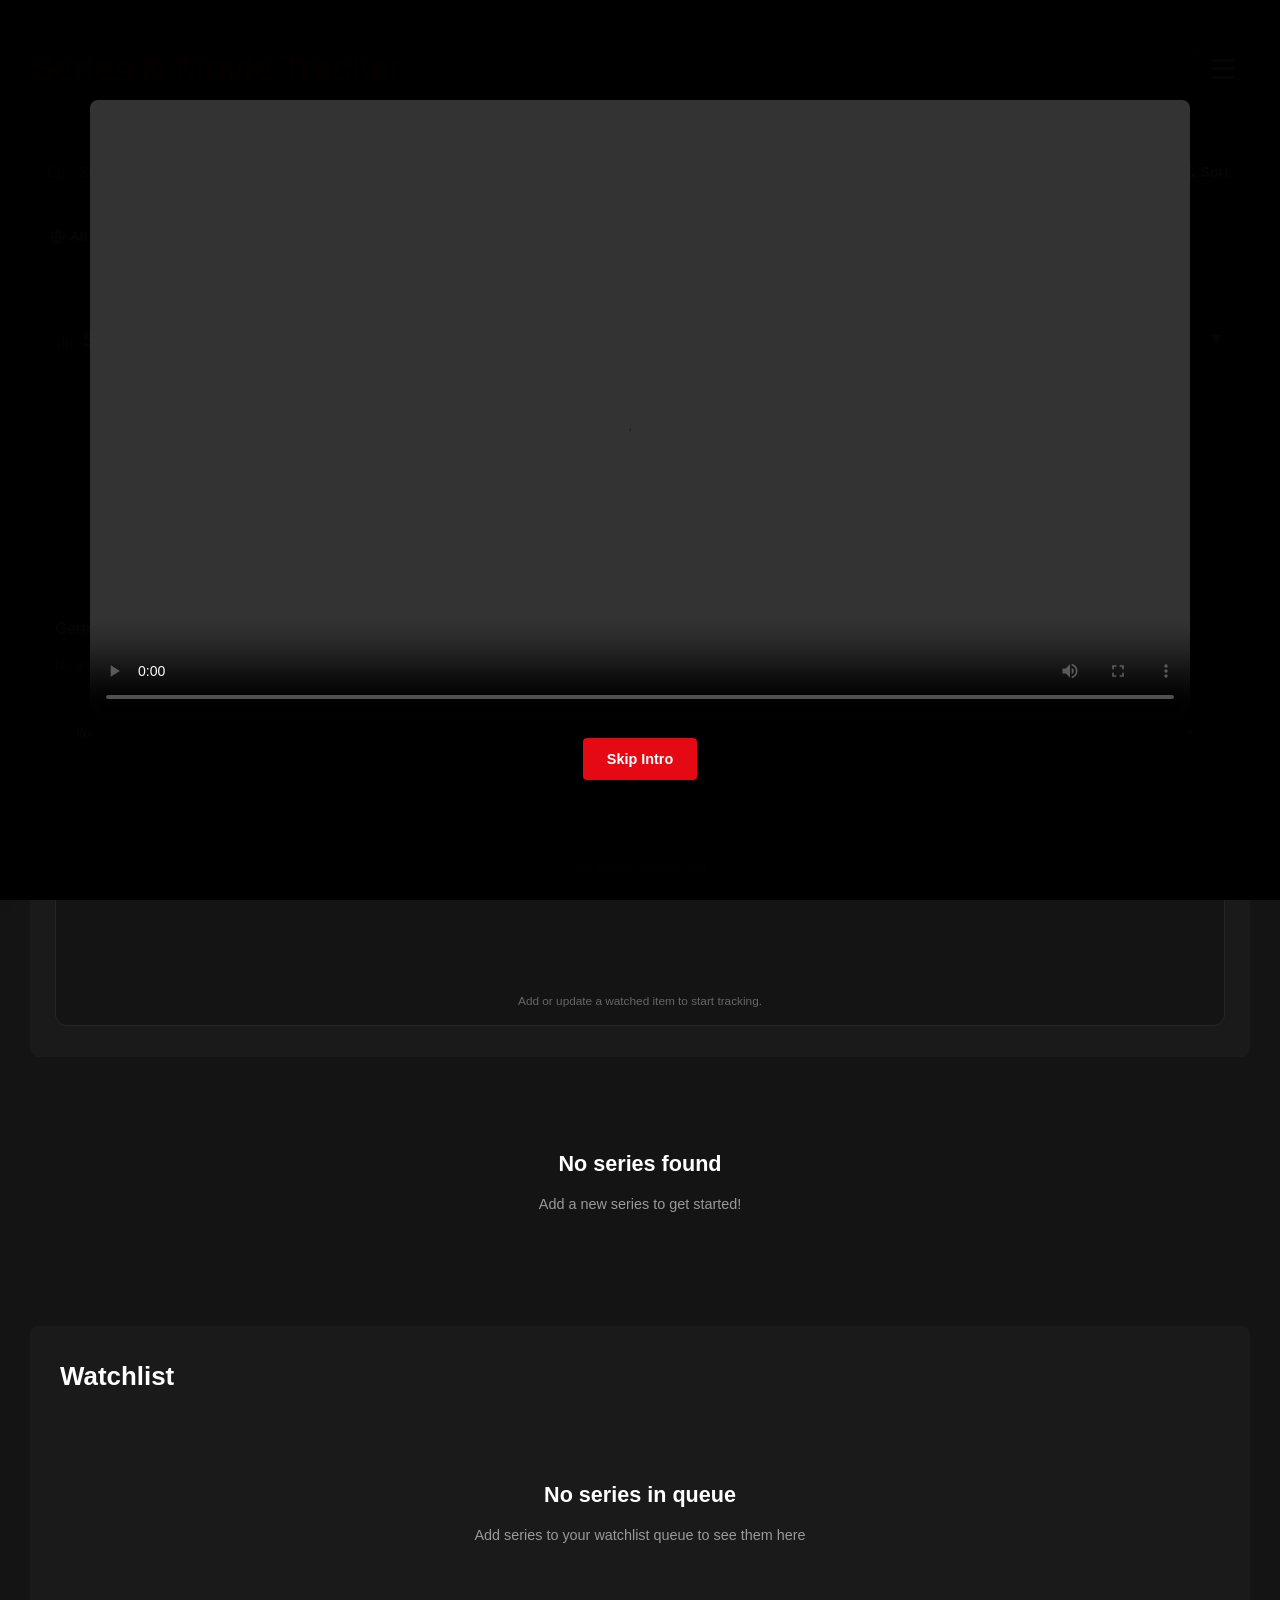
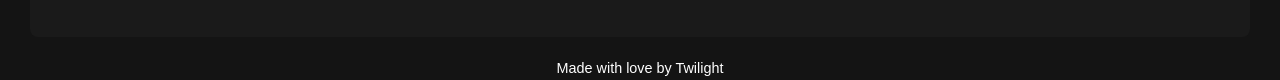
==== commit 30250e9e: "Add files via upload" ====
--- a/index.html
+++ b/index.html
@@ -1,8367 +1,786 @@
-<!DOCTYPE html>
-<html lang="en">
-<head>
-    <meta charset="UTF-8">
-    <meta name="viewport" content="width=device-width, initial-scale=1.0, maximum-scale=5.0, user-scalable=yes">
-   <link rel="icon" type="image/png" sizes="192x192" href="favicon.png">
-    <title>Series & Movie Tracker</title>
-    <style>
-
-        :root {
-            --secondary-color: #e50914;
-            --primary-color: #141414;
-            --watching-color: #e50914;
-            --want-color: #0062ff;
-            --completed-color: #27ae60;
-            --secondary-rgb: 229, 9, 20;
-        }
-
-        input[type="checkbox"] {
-            accent-color: var(--secondary-color, #e50914);
-            cursor: pointer;
-        }
-        * {
-            margin: 0;
-            padding: 0;
-            box-sizing: border-box;
-            font-family: 'Helvetica Neue', Arial, sans-serif;
-        }
-
-        html {
-            -webkit-text-size-adjust: 100%;
-            -ms-text-size-adjust: 100%;
-        }
-
-        body {
-            background-color: #141414;
-            color: #ffffff;
-            line-height: 1.6;
-            transition: background-color 0.3s, color 0.3s;
-            overflow-x: hidden; /* Prevent horizontal scroll on mobile */
-            -webkit-font-smoothing: antialiased;
-            -moz-osx-font-smoothing: grayscale;
-        }
-
-        body.menu-open {
-            overflow: hidden;
-            height: 100vh;
-        }
-
-        body.custom-theme {
-            background-color: var(--primary-color, #141414);
-        }
-
-        body.custom-theme h1 {
-            color: var(--secondary-color, #e50914) !important;
-        }
-
-        body.custom-theme .btn,
-        body.custom-theme .filter-btn.active,
-        body.custom-theme .theme-option.active,
-        body.custom-theme .filter-option.active,
-        body.custom-theme .view-size-option.active {
-            background-color: var(--secondary-color, #e50914) !important;
-        }
-
-        body.custom-theme .filter-btn.active {
-            background-color: var(--secondary-color, #e50914) !important;
-            border-color: var(--secondary-color, #e50914) !important;
-        }
-
-        body.custom-theme .sidebar-section-title,
-        body.custom-theme .more-info-item h4 {
-            color: var(--secondary-color, #e50914) !important;
-        }
-
-        body.custom-theme .form-control:focus,
-        body.custom-theme .search-input:focus {
-            border-color: var(--secondary-color, #e50914) !important;
-        }
-
-        body.custom-theme .priority-item {
-            border-top-color: var(--secondary-color, #e50914) !important;
-        }
-
-        body.light-theme {
-            background-color: #f5f5f5;
-            color: #333333;
-        }
-
-        body.light-theme .series-item {
-            background-color: #ffffff;
-            box-shadow: 0 2px 8px rgba(0, 0, 0, 0.1);
-        }
-
-        body.light-theme .series-item:hover {
-            background-color: #f9f9f9;
-        }
-
-        body.light-theme .modal {
-            background-color: #ffffff;
-            color: #333333;
-        }
-
-        body.light-theme .form-control {
-            background-color: #f5f5f5;
-            border: 1px solid #ddd;
-            color: #333333;
-        }
-
-        body.light-theme .filter-dropdown-content {
-            background-color: #ffffff;
-            border: 1px solid #ddd;
-        }
-
-        body.light-theme .priority-section {
-            background-color: #ffffff;
-        }
-
-        body.light-theme .priority-item {
-            background-color: #f5f5f5;
-        }
-
-        body.light-theme .more-info-section {
-            background-color: #f5f5f5;
-        }
-
-        body.light-theme .stat-label {
-            color: #666;
-        }
-
-        body.light-theme h1 {
-            color: var(--secondary-color, #e50914);
-        }
-
-        body.light-theme .filter-btn {
-            background-color: #f5f5f5;
-            color: #333333;
-            border: 1px solid #ddd;
-        }
-
-        body.light-theme .filter-btn:hover:not(.active) {
-            background-color: #e9e9e9;
-        }
-
-        body.light-theme .search-input {
-            background-color: rgba(0, 0, 0, 0.05);
-            border: 1px solid #ddd;
-            color: #333333;
-        }
-
-        body.light-theme .filter-menu-btn {
-            background-color: rgba(0, 0, 0, 0.05);
-            color: #333333;
-            border: 1px solid #ddd;
-        }
-
-        .container {
-            max-width: 1400px;
-            margin: 0 auto;
-            padding: 20px 40px;
-        }
-
-        header {
-            display: flex;
-            justify-content: space-between;
-            align-items: center;
-            padding: 20px 0;
-            margin-bottom: 30px;
-        }
-
-
-        .header-controls {
-            display: flex;
-            gap: 12px;
-            align-items: center;
-        }
-
-        .theme-toggle {
-            background-color: rgba(255, 255, 255, 0.1);
-            color: #ffffff;
-            border: 1px solid rgba(255, 255, 255, 0.2);
-            padding: 0 20px;
-            height: 44px;
-            border-radius: 4px;
-            cursor: pointer;
-            font-size: 1rem;
-            transition: all 0.2s;
-            display: inline-flex;
-            align-items: center;
-            gap: 8px;
-            white-space: nowrap;
-        }
-
-        body.light-theme .theme-toggle {
-            background-color: rgba(0, 0, 0, 0.05);
-            color: #333333;
-            border: 1px solid #ddd;
-        }
-
-        .theme-toggle:hover {
-            background-color: rgba(255, 255, 255, 0.15);
-        }
-
-        body.light-theme .theme-toggle:hover {
-            background-color: rgba(0, 0, 0, 0.1);
-        }
-
-        .streaming-service-icon {
-            width: 32px;
-            height: 32px;
-            border-radius: 4px;
-            object-fit: contain;
-            margin-left: 8px;
-            vertical-align: middle;
-        }
-
-        .streaming-service-container {
-            display: flex;
-            align-items: center;
-            gap: 8px;
-            margin-top: 8px;
-        }
-
-        .content-type-selector {
-            background-color: rgba(255, 255, 255, 0.1);
-            color: #ffffff;
-            border: 1px solid rgba(255, 255, 255, 0.2);
-            padding: 0 20px;
-            height: 44px;
-            border-radius: 4px;
-            cursor: pointer;
-            font-size: 1rem;
-            transition: all 0.2s;
-            display: inline-flex;
-            align-items: center;
-            gap: 8px;
-        }
-
-        body.light-theme .content-type-selector {
-            background-color: rgba(0, 0, 0, 0.05);
-            color: #333333;
-            border: 1px solid #ddd;
-        }
-
-        .content-type-selector:hover {
-            background-color: rgba(255, 255, 255, 0.15);
-        }
-
-        body.light-theme .content-type-selector:hover {
-            background-color: rgba(0, 0, 0, 0.1);
-        }
-
-        .series-episode-fields {
-            display: block;
-        }
-
-        .series-episode-fields.hidden {
-            display: none;
-        }
-
-        .form-group.hidden {
-            display: none;
-        }
-
-        h1 {
-            color: var(--secondary-color, #e50914);
-            font-size: 2.5rem;
-            font-weight: 700;
-            letter-spacing: -1px;
-        }
-
-        .btn {
-            background-color: var(--secondary-color, #e50914);
-            color: white;
-            border: none;
-            padding: 10px 24px;
-            border-radius: 4px;
-            cursor: pointer;
-            font-weight: 600;
-            font-size: 1rem;
-            transition: background-color 0.2s;
-        }
-
-        .btn:hover {
-            background-color: #f40612;
-        }
-
-        .btn-secondary {
-            background-color: #000000;
-            color: #ffffff;
-            border: 1px solid rgba(255, 255, 255, 0.3);
-        }
-
-        .btn-secondary:hover {
-            background-color: #1a1a1a;
-            border-color: rgba(255, 255, 255, 0.5);
-        }
-
-        body.light-theme .btn-secondary {
-            background-color: #f5f5f5;
-            color: #333333;
-            border-color: #ddd;
-        }
-
-        body.light-theme .btn-secondary:hover {
-            background-color: #e0e0e0;
-        }
-
-        .btn-small {
-            padding: 6px 16px;
-            font-size: 0.9rem;
-        }
-
-        .mark-ep-btn {
-            background-color: var(--secondary-color, #e50914) !important;
-            border-color: var(--secondary-color, #e50914) !important;
-            color: #fff !important;
-            display: inline-flex;
-            align-items: center;
-            gap: 4px;
-            font-weight: 700;
-            letter-spacing: 0.2px;
-            transition: filter 0.15s, transform 0.1s;
-        }
-        .mark-ep-btn:hover {
-            filter: brightness(1.12);
-            transform: translateY(-1px);
-        }
-        .mark-ep-btn:active {
-            transform: translateY(0);
-        }
-
-        .filter-controls {
-            display: flex;
-            gap: 12px;
-            margin-bottom: 30px;
-            overflow-x: auto;
-            padding-bottom: 10px;
-        }
-
-        .filter-btn {
-            background-color: rgba(255, 255, 255, 0.1);
-            color: #ffffff;
-            border: 1px solid rgba(255, 255, 255, 0.2);
-            padding: 0 20px;
-            height: 40px;
-            border-radius: 4px;
-            cursor: pointer;
-            white-space: nowrap;
-            transition: all 0.2s;
-            display: inline-flex;
-            align-items: center;
-            font-size: 0.95rem;
-        }
-
-        .filter-btn.active {
-            background-color: var(--secondary-color, #e50914);
-            border-color: var(--secondary-color, #e50914);
-        }
-
-        .filter-btn:hover:not(.active) {
-            background-color: rgba(255, 255, 255, 0.15);
-        }
-
-        .series-list {
-            margin-bottom: 50px;
-        }
-
-        .series-item {
-            background-color: #1a1a1a;
-            border-radius: 8px;
-            margin-bottom: 16px;
-            overflow: hidden;
-            transition: all 0.3s;
-            position: relative;
-        }
-
-        .series-item:hover {
-            background-color: #222;
-            transform: scale(1.01);
-        }
-
-        .series-header {
-            display: flex;
-            gap: 20px;
-            padding: 20px;
-            padding-right: 50px; /* Space for checkbox */
-            cursor: pointer;
-            align-items: center;
-        }
-
-        .series-thumbnail {
-            width: 150px;
-            height: 225px;
-            object-fit: cover;
-            border-radius: 4px;
-            flex-shrink: 0;
-        }
-
-        .series-main-info {
-            flex: 1;
-            min-width: 0;
-        }
-
-        .series-title-row {
-            display: flex;
-            justify-content: space-between;
-            align-items: flex-start;
-            margin-bottom: 12px;
-        }
-
-        .series-title {
-            font-size: 1.5rem;
-            font-weight: 700;
-            margin-bottom: 8px;
-            color: #ffffff;
-        }
-
-        .light-theme .series-title {
-            font-size: 1.5rem;
-            font-weight: 700;
-            margin-bottom: 8px;
-            color: #000000;
-        }
-
-        .expand-icon {
-            font-size: 1.5rem;
-            color: #ffffff;
-            transition: transform 0.3s;
-            margin-left: 10px;
-        }
-
-        .expand-icon.expanded {
-            transform: rotate(180deg);
-        }
-
-        .status-badge {
-            display: inline-block;
-            padding: 4px 12px;
-            border-radius: 4px;
-            font-size: 0.85rem;
-            font-weight: 600;
-            margin-bottom: 12px;
-        }
-
-        .status-watching {
-            background-color: var(--watching-color, #e50914);
-        }
-
-        .status-want {
-            background-color: var(--want-color, #0062ff);
-        }
-
-        .status-completed {
-            background-color: var(--completed-color, #27ae60);
-        }
-
-        .series-stats {
-            display: grid;
-            grid-template-columns: repeat(auto-fit, minmax(150px, 1fr));
-            gap: 16px;
-            margin-top: 12px;
-        }
-
-        .stat-item {
-            display: flex;
-            flex-direction: column;
-        }
-
-        .stat-label {
-            font-size: 0.85rem;
-            color: #999;
-            margin-bottom: 4px;
-        }
-
-        .stat-value {
-            font-size: 1.1rem;
-            font-weight: 600;
-            color: #ffffff;
-        }
-
-        .series-details {
-            max-height: 0;
-            overflow: hidden;
-            transition: max-height 0.3s ease-out;
-        }
-
-        .series-details.expanded {
-            max-height: 600px;
-        }
-
-        .series-details-content {
-            padding: 0 20px 20px 190px;
-            display: flex;
-            flex-direction: column;
-            gap: 20px;
-        }
-
-        .details-section {
-            flex: 1;
-        }
-
-        .details-actions {
-            display: flex;
-            gap: 10px;
-            margin-top: 20px;
-        }
-
-        .more-info-section {
-            background-color: #222;
-            padding: 20px;
-            border-radius: 6px;
-            margin-top: 12px;
-        }
-
-        .more-info-grid {
-            display: grid;
-            grid-template-columns: repeat(auto-fit, minmax(200px, 1fr));
-            gap: 20px;
-        }
-
-        .more-info-item h4 {
-            color: var(--secondary-color, #e50914);
-            font-size: 0.9rem;
-            margin-bottom: 8px;
-            text-transform: uppercase;
-            letter-spacing: 0.5px;
-        }
-
-        .more-info-item p {
-            font-size: 1.2rem;
-            font-weight: 600;
-        }
-
-        .overlay {
-            position: fixed;
-            top: 0;
-            left: 0;
-            width: 100%;
-            height: 100%;
-            background-color: rgba(0, 0, 0, 0.85);
-            display: none;
-            justify-content: center;
-            align-items: center;
-            z-index: 1000;
-        }
-
-        .modal {
-            background-color: #1a1a1a;
-            border-radius: 8px;
-            width: 90%;
-            max-width: 600px;
-            padding: 30px;
-            max-height: 90vh;
-            overflow-y: auto;
-        }
-
-        .modal h2 {
-            margin-bottom: 24px;
-            color: #ffffff;
-            font-size: 1.8rem;
-        }
-
-        .form-group {
-            margin-bottom: 20px;
-        }
-
-        .form-group label {
-            display: block;
-            margin-bottom: 8px;
-            color: #b3b3b3;
-            font-weight: 500;
-        }
-
-        .form-control {
-            width: 100%;
-            padding: 12px;
-            background-color: #333;
-            border: 1px solid #555;
-            border-radius: 4px;
-            color: #ffffff;
-            font-size: 1rem;
-        }
-
-        .form-control:focus {
-            outline: none;
-            border-color: var(--secondary-color, #e50914);
-        }
-
-        .modal-actions {
-            display: flex;
-            justify-content: flex-end;
-            gap: 12px;
-            margin-top: 30px;
-        }
-
-        /* Rating Stars */
-        .rating-input {
-            display: flex;
-            gap: 4px;
-            align-items: center;
-        }
-
-        .star-rating {
-            position: relative;
-            cursor: pointer;
-            user-select: none;
-            display: inline-block;
-            width: 36px;
-            height: 36px;
-            flex-shrink: 0;
-        }
-
-        .star-rating svg {
-            width: 36px;
-            height: 36px;
-            display: block;
-            transition: filter 0.15s ease;
-        }
-
-        .star-rating:hover svg,
-        .star-rating.filled svg,
-        .star-rating.half-filled svg {
-            filter: drop-shadow(0 0 4px rgba(255, 215, 0, 0.5));
-        }
-
-        .star {
-            font-size: 2rem;
-            color: #666;
-            cursor: pointer;
-            transition: all 0.2s;
-            user-select: none;
-        }
-
-        .star:hover,
-        .star.active {
-            color: #ffd700;
-        }
-
-        .star.filled {
-            color: #ffd700;
-        }
-        .star-half {
-            color: #ffd700;
-        }
-
-        /* Tags */
-        .tags-container {
-            display: flex;
-            flex-wrap: wrap;
-            gap: 6px;
-            margin-top: 8px;
-        }
-
-        .tag {
-            display: inline-block;
-            padding: 4px 10px;
-            background-color: rgba(229, 9, 20, 0.2);
-            border: 1px solid rgba(229, 9, 20, 0.4);
-            border-radius: 12px;
-            font-size: 0.85rem;
-            color: #ffffff;
-        }
-
-        body.custom-theme .tag {
-            background-color: rgba(229, 9, 20, 0.2);
-            border-color: rgba(229, 9, 20, 0.4);
-        }
-
-        /* Notes */
-        .notes-display {
-            margin-top: 10px;
-            padding: 10px;
-            background-color: rgba(255, 255, 255, 0.05);
-            border-radius: 4px;
-            font-size: 0.9rem;
-            line-height: 1.5;
-            white-space: pre-wrap;
-        }
-
-        /* Progress Bar */
-        .progress-bar-container {
-            margin-top: 10px;
-            margin-bottom: 10px;
-        }
-
-        .progress-bar-label {
-            display: flex;
-            justify-content: space-between;
-            margin-bottom: 5px;
-            font-size: 0.85rem;
-            color: #999;
-        }
-
-        .progress-bar {
-            width: 100%;
-            height: 8px;
-            background-color: rgba(255, 255, 255, 0.1);
-            border-radius: 4px;
-            overflow: hidden;
-        }
-
-        .progress-bar-fill {
-            height: 100%;
-            background-color: var(--secondary-color, #e50914);
-            transition: width 0.3s ease;
-        }
-
-        body.custom-theme .progress-bar-fill {
-            background-color: var(--secondary-color, #e50914);
-        }
-
-        /* Statistics Dashboard */
-        .statistics-dashboard {
-            background-color: #1a1a1a;
-            border-radius: 8px;
-            padding: 25px;
-            margin-bottom: 30px;
-        }
-         .light-theme .statistics-dashboard {  
-            background-color: #ffffff;
-            border-radius: 8px;
-            padding: 25px;
-            margin-bottom: 30px;
-        }
-
-        .statistics-dashboard h2 {
-            font-size: 1.5rem;
-            margin-bottom: 20px;
-            color: #ffffff;
-        }
-        .light-theme .statistics-dashboard h2 {
-            font-size: 1.5rem;
-            margin-bottom: 20px;
-            color: #000000;
-        }
-
-        .statistics-dashboard #statsHeader {
-            user-select: none;
-        }
-
-        .statistics-dashboard #statsContent.collapsed {
-            max-height: 0 !important;
-            opacity: 0;
-            margin-bottom: 0;
-        }
-
-        .statistics-dashboard #statsExpandIcon {
-            transition: transform 0.3s;
-            font-size: 1.2rem;
-        }
-
-        .statistics-dashboard #statsExpandIcon.rotated {
-            transform: rotate(180deg);
-        }
-
-        .icon-inline {
-            width: 1em;
-            height: 1em;
-            vertical-align: -0.15em;
-            margin-right: 8px;
-            color: currentColor;
-            flex-shrink: 0;
-        }
-
-        /* ── Watch Timeline (animated, detailed) ───────────── */
-        .watch-timeline {
-            margin: 24px 0 6px 0;
-            border-radius: 12px;
-            padding: 20px 20px 14px;
-            background: var(--primary-color, #141414);
-            border: 1px solid rgba(255,255,255,0.07);
-            position: relative;
-            overflow: hidden;
-        }
-        body.light-theme .watch-timeline {
-            background: #f0f0f0;
-            border-color: rgba(0,0,0,0.07);
-        }
-
-        .watch-timeline-header {
-            display: flex;
-            justify-content: space-between;
-            align-items: center;
-            margin-bottom: 16px;
-        }
-        .watch-timeline-title {
-            font-size: 0.85rem;
-            font-weight: 700;
-            color: #fff;
-            text-transform: uppercase;
-            letter-spacing: 1px;
-        }
-        body.light-theme .watch-timeline-title { color: #111; }
-        .watch-timeline-count {
-            font-size: 0.75rem;
-            color: #666;
-            font-weight: 500;
-        }
-
-        .watch-timeline-svg {
-            width: 100%;
-            height: 220px;
-            display: block;
-            overflow: visible;
-        }
-
-        /* Animated dot entry */
-        @keyframes wt-dot-in {
-            from { r: 0; opacity: 0; }
-            to   { opacity: 1; }
-        }
-        @keyframes wt-line-draw {
-            from { stroke-dashoffset: 9999; }
-            to   { stroke-dashoffset: 0; }
-        }
-        @keyframes wt-area-fade {
-            from { opacity: 0; }
-            to   { opacity: 1; }
-        }
-        .wt-line-path {
-            stroke-dasharray: 9999;
-            stroke-dashoffset: 9999;
-            animation: wt-line-draw 1.2s cubic-bezier(0.4,0,0.2,1) forwards;
-        }
-        .wt-area-path {
-            animation: wt-area-fade 0.8s ease 0.4s both;
-        }
-        .watch-point {
-            cursor: pointer;
-            animation: wt-dot-in 0.3s ease both;
-        }
-        .watch-point:hover circle {
-            filter: brightness(1.3);
-        }
-
-        .wt-tooltip {
-            position: absolute;
-            background: #1e1e1e;
-            border: 1px solid rgba(255,255,255,0.15);
-            border-radius: 8px;
-            padding: 8px 12px;
-            font-size: 0.78rem;
-            color: #fff;
-            pointer-events: none;
-            white-space: nowrap;
-            opacity: 0;
-            transition: opacity 0.15s;
-            z-index: 10;
-            box-shadow: 0 4px 16px rgba(0,0,0,0.5);
-            transform: translateX(-50%);
-        }
-        body.light-theme .wt-tooltip {
-            background: #fff;
-            border-color: #ddd;
-            color: #111;
-            box-shadow: 0 4px 16px rgba(0,0,0,0.15);
-        }
-        .wt-tooltip.visible { opacity: 1; }
-        .wt-tooltip-title { font-weight: 700; margin-bottom: 2px; color: var(--secondary-color,#e50914); }
-        .wt-tooltip-sub { color: #888; font-size: 0.72rem; }
-
-        .watch-timeline-details {
-            margin-top: 10px;
-            font-size: 0.82rem;
-            color: #666;
-            min-height: 1.2em;
-            text-align: center;
-        }
-
-        .stats-grid {
-            display: grid;
-            grid-template-columns: repeat(auto-fit, minmax(200px, 1fr));
-            gap: 15px;
-            margin-bottom: 20px;
-        }
-
-        .stat-card {
-            background-color: rgba(255, 255, 255, 0.05);
-            border-radius: 8px;
-            padding: 15px;
-            text-align: center;
-        }
-
-        .stat-card-value {
-            font-size: 2rem;
-            font-weight: 700;
-            color: var(--secondary-color, #e50914);
-            margin-bottom: 5px;
-        }
-
-        body.custom-theme .stat-card-value {
-            color: var(--secondary-color, #e50914);
-        }
-
-        .stat-card-label {
-            font-size: 0.9rem;
-            color: #999;
-        }
-
-        .genre-breakdown {
-            margin-top: 20px;
-        }
-
-        .genre-breakdown h3 {
-            font-size: 1.1rem;
-            margin-bottom: 15px;
-            color: #ffffff;
-        }
-        .light-theme .genre-breakdown h3 {
-            font-size: 1.1rem;
-            margin-bottom: 15px;
-            color: #000000;
-        }
-
-        .genre-item {
-            display: flex;
-            justify-content: space-between;
-            align-items: center;
-            padding: 8px 0;
-            border-bottom: 1px solid rgba(255, 255, 255, 0.1);
-        }
-
-        .genre-item:last-child {
-            border-bottom: none;
-        }
-
-        .genre-name {
-            font-size: 0.9rem;
-            color: #ffffff;
-        }
-
-        .genre-count {
-            font-size: 0.85rem;
-            color: #999;
-        }
-
-        .light-theme .genre-name {
-            font-size: 0.9rem;
-            color: #000000;
-        }
-
-        .light-theme .genre-count {
-            font-size: 0.85rem;
-            color: #000000;
-        }
-
-        body.light-theme .stat-value {
-            color: #333333;
-        }
-
-        body.light-theme .stat-card {
-            background-color: rgba(0, 0, 0, 0.04);
-        }
-
-        body.light-theme .stat-card-label {
-            color: #666;
-        }
-
-        body.light-theme .expand-icon {
-            color: #333333;
-        }
-
-        body.light-theme .notes-display {
-            background-color: rgba(0, 0, 0, 0.04);
-            color: #333333;
-        }
-
-        body.light-theme .more-info-item p {
-            color: #333333;
-        }
-
-        body.light-theme .tag {
-            color: #333333;
-            background-color: rgba(229, 9, 20, 0.1);
-            border-color: rgba(229, 9, 20, 0.3);
-        }
-
-        body.light-theme .genre-item {
-            border-bottom-color: rgba(0, 0, 0, 0.08);
-        }
-
-        body.light-theme .progress-bar {
-            background-color: rgba(0, 0, 0, 0.08);
-        }
-
-        body.light-theme .priority-section {
-            color: #333333;
-        }
-
-        body.light-theme .priority-section h2 {
-            color: #333333;
-        }
-
-        body.light-theme .priority-item strong {
-            color: #333333;
-        }
-
-        body.light-theme .modal h2 {
-            color: #333333;
-        }
-
-        body.light-theme .form-group label {
-            color: #666;
-        }
-
-        body.light-theme .empty-state h3,
-        body.light-theme .empty-state p {
-            color: #666;
-        }
-
-        body.light-theme center {
-            color: #333333;
-        }
-
-        body.light-theme .bulk-operations {
-            background-color: rgba(229, 9, 20, 0.08);
-        }
-
-        /* Bulk Operations */
-        .bulk-operations {
-            background-color: rgba(229, 9, 20, 0.1);
-            border: 1px solid rgba(229, 9, 20, 0.3);
-            border-radius: 8px;
-            padding: 15px;
-            margin-bottom: 20px;
-            display: none;
-        }
-
-        .bulk-operations.active {
-            display: block;
-        }
-
-        .bulk-operations-header {
-            display: flex;
-            justify-content: space-between;
-            align-items: center;
-            margin-bottom: 15px;
-        }
-
-        .bulk-operations-count {
-            font-weight: 600;
-            color: #ffffff;
-        }
-
-        .bulk-operations-actions {
-            display: flex;
-            gap: 10px;
-            flex-wrap: wrap;
-        }
-
-        .bulk-btn {
-            padding: 8px 16px;
-            background-color: rgba(255, 255, 255, 0.1);
-            border: 1px solid rgba(255, 255, 255, 0.2);
-            border-radius: 4px;
-            color: #ffffff;
-            cursor: pointer;
-            font-size: 0.9rem;
-            transition: all 0.2s;
-        }
-
-        .bulk-btn:hover {
-            background-color: rgba(255, 255, 255, 0.2);
-        }
-
-        .series-item.selected {
-            border: 2px solid var(--secondary-color, #e50914);
-            background-color: rgba(229, 9, 20, 0.1);
-        }
-
-        body.custom-theme .series-item.selected {
-            border-color: var(--secondary-color, #e50914);
-            background-color: rgba(229, 9, 20, 0.1);
-        }
-
-        .series-item-checkbox {
-            position: absolute;
-            top: 10px;
-            right: 10px;
-            width: 28px;
-            height: 28px;
-            cursor: pointer;
-            z-index: 10;
-            margin: 0;
-            opacity: 0;
-            appearance: none;
-            -webkit-appearance: none;
-            -moz-appearance: none;
-        }
-
-        .series-item-checkbox-label {
-            position: absolute;
-            top: 10px;
-            right: 10px;
-            width: 28px;
-            height: 28px;
-            cursor: pointer;
-            z-index: 11;
-            background-color: rgba(255, 255, 255, 0.1);
-            border: 2px solid rgba(255, 255, 255, 0.3);
-            border-radius: 4px;
-            display: flex;
-            align-items: center;
-            justify-content: center;
-            transition: all 0.2s;
-        }
-
-        .series-item-checkbox-label:hover {
-            background-color: rgba(255, 255, 255, 0.15);
-            border-color: rgba(255, 255, 255, 0.5);
-        }
-
-        .series-item-checkbox:checked + .series-item-checkbox-label {
-            background-color: var(--secondary-color, #e50914);
-            border-color: var(--secondary-color, #e50914);
-        }
-
-        .series-item-checkbox:checked + .series-item-checkbox-label::after {
-            content: '✓';
-            color: white;
-            font-size: 18px;
-            font-weight: bold;
-        }
-
-        body.custom-theme .series-item-checkbox:checked + .series-item-checkbox-label {
-            background-color: var(--secondary-color, #e50914);
-            border-color: var(--secondary-color, #e50914);
-        }
-
-        body.light-theme .series-item-checkbox-label {
-            background-color: rgba(0, 0, 0, 0.05);
-            border-color: rgba(0, 0, 0, 0.2);
-        }
-
-        body.light-theme .series-item-checkbox-label:hover {
-            background-color: rgba(0, 0, 0, 0.1);
-            border-color: rgba(0, 0, 0, 0.3);
-        }
-
-        .welcome-toast {
-            position: fixed;
-            top: 30px;
-            left: 50%;
-            transform: translateX(-50%) translateY(-100px);
-            background: linear-gradient(135deg, var(--secondary-color, #e50914), #ff4d4d);
-            color: #fff;
-            padding: 16px 36px;
-            border-radius: 12px;
-            font-size: 1.2rem;
-            font-weight: 700;
-            z-index: 9999;
-            pointer-events: none;
-            opacity: 0;
-            transition: transform 0.5s cubic-bezier(.22,1,.36,1), opacity 0.5s ease;
-            box-shadow: 0 8px 32px rgba(0,0,0,0.3);
-            text-align: center;
-            letter-spacing: 0.3px;
-        }
-
-        .welcome-toast.show {
-            transform: translateX(-50%) translateY(0);
-            opacity: 1;
-        }
-
-        .welcome-toast {
-            position: fixed;
-            top: 30px;
-            left: 50%;
-            transform: translateX(-50%) translateY(-100px);
-            background: linear-gradient(135deg, var(--secondary-color, #e50914), #ff4d4d);
-            color: #fff;
-            padding: 16px 36px;
-            border-radius: 12px;
-            font-size: 1.15rem;
-            font-weight: 700;
-            letter-spacing: 0.5px;
-            z-index: 9999;
-            pointer-events: none;
-            opacity: 0;
-            transition: transform 0.5s cubic-bezier(.22,1,.36,1), opacity 0.5s ease;
-            box-shadow: 0 8px 32px rgba(0,0,0,0.35);
-            text-align: center;
-            white-space: nowrap;
-        }
-        .welcome-toast.show {
-            transform: translateX(-50%) translateY(0);
-            opacity: 1;
-        }
-
-        .priority-section {
-            background-color: #1a1a1a;
-            border-radius: 8px;
-            padding: 30px;
-            margin-top: 40px;
-        }
-
-        .priority-section h2 {
-            margin-bottom: 20px;
-            font-size: 1.8rem;
-        }
-
-        .priority-item {
-            display: flex;
-            justify-content: space-between;
-            align-items: center;
-            padding: 16px 20px;
-            background-color: #222;
-            border-radius: 6px;
-            margin-bottom: 12px;
-            transition: all 0.2s;
-            cursor: grab;
-        }
-
-        .priority-item:active {
-            cursor: grabbing;
-        }
-
-        .priority-item:hover {
-            background-color: #2a2a2a;
-        }
-
-        .priority-info {
-            display: flex;
-            align-items: center;
-            gap: 16px;
-            flex: 1;
-        }
-
-        .drag-handle {
-            color: #666;
-            font-size: 1.5rem;
-            cursor: grab;
-            user-select: none;
-        }
-
-        .drag-handle:active {
-            cursor: grabbing;
-        }
-
-        .priority-item.dragging {
-            opacity: 0.5;
-        }
-
-        .empty-state {
-            text-align: center;
-            padding: 60px 20px;
-            color: #999;
-        }
-
-        .empty-state h3 {
-            margin-bottom: 12px;
-            color: #ffffff;
-            font-size: 1.5rem;
-        }
-
-        .search-bar {
-            margin-bottom: 20px;
-            position: relative;
-        }
-
-        .search-input {
-            width: 100%;
-            padding: 14px 20px 14px 48px;
-            background-color: rgba(255, 255, 255, 0.1);
-            border: 1px solid rgba(255, 255, 255, 0.2);
-            border-radius: 4px;
-            color: #ffffff;
-            font-size: 1rem;
-            transition: all 0.2s;
-        }
-
-        .search-input:focus {
-            outline: none;
-            border-color: var(--secondary-color, #e50914);
-            background-color: rgba(255, 255, 255, 0.15);
-        }
-
-        .search-input::placeholder {
-            color: #999;
-        }
-
-        .search-icon {
-            position: absolute;
-            left: 16px;
-            top: 50%;
-            transform: translateY(-50%);
-            color: #999;
-            font-size: 1.2rem;
-        }
-
-        .search-filter-bar {
-            display: flex;
-            gap: 12px;
-            margin-bottom: 20px;
-            align-items: center;
-        }
-
-        .search-filter-bar .search-bar {
-            flex: 1;
-            position: relative;
-            margin-bottom: 0;
-        }
-
-        .filter-menu-btn {
-            background-color: rgba(255, 255, 255, 0.1);
-            color: #ffffff;
-            border: 1px solid rgba(255, 255, 255, 0.2);
-            padding: 0 20px;
-            height: 48px;
-            border-radius: 4px;
-            cursor: pointer;
-            font-size: 1rem;
-            white-space: nowrap;
-            transition: all 0.2s;
-            display: flex;
-            align-items: center;
-            gap: 8px;
-        }
-
-        .filter-menu-btn:hover {
-            background-color: rgba(255, 255, 255, 0.15);
-        }
-
-        .filter-dropdown {
-            position: relative;
-        }
-
-        .filter-dropdown-content {
-            display: none;
-            position: absolute;
-            right: 0;
-            top: calc(100% + 8px);
-            background-color: #1a1a1a;
-            border: 1px solid rgba(255, 255, 255, 0.2);
-            border-radius: 8px;
-            min-width: 280px;
-            z-index: 100;
-            padding: 12px;
-            box-shadow: 0 4px 20px rgba(0, 0, 0, 0.5);
-        }
-
-        .filter-dropdown-content.show {
-            display: block;
-        }
-
-        .filter-section {
-            margin-bottom: 12px;
-        }
-
-        .filter-section:last-child {
-            margin-bottom: 0;
-        }
-
-        .filter-section-title {
-            font-size: 0.85rem;
-            color: #999;
-            margin-bottom: 6px;
-            font-weight: 600;
-            text-transform: uppercase;
-            letter-spacing: 0.5px;
-        }
-
-        .filter-option {
-            padding: 6px 10px;
-            background-color: rgba(255, 255, 255, 0.05);
-            border-radius: 4px;
-            margin-bottom: 4px;
-            cursor: pointer;
-            transition: all 0.2s;
-            display: flex;
-            justify-content: space-between;
-            align-items: center;
-            font-size: 0.9rem;
-        }
-
-        .filter-option:hover {
-            background-color: rgba(255, 255, 255, 0.1);
-        }
-
-        .filter-option.active {
-            background-color: var(--secondary-color, #e50914);
-        }
-
-        .filter-option-check {
-            color: var(--secondary-color, #e50914);
-            font-weight: bold;
-        }
-
-        .view-size-options {
-            display: grid;
-            grid-template-columns: repeat(4, 1fr);
-            gap: 6px;
-            margin-bottom: 12px;
-        }
-
-        .custom-size-controls {
-            margin-top: 10px;
-            padding-top: 10px;
-            border-top: 1px solid rgba(255, 255, 255, 0.1);
-        }
-
-        .custom-size-label {
-            display: flex;
-            justify-content: space-between;
-            align-items: center;
-            margin-bottom: 8px;
-            font-size: 0.85rem;
-            color: #ccc;
-        }
-
-        .size-range-labels {
-            display: flex;
-            gap: 8px;
-            font-size: 0.75rem;
-            color: #999;
-        }
-
-        .custom-size-slider {
-            width: 100%;
-            height: 6px;
-            border-radius: 3px;
-            background: rgba(255, 255, 255, 0.1);
-            outline: none;
-            -webkit-appearance: none;
-            appearance: none;
-        }
-
-        .custom-size-slider::-webkit-slider-thumb {
-            -webkit-appearance: none;
-            appearance: none;
-            width: 16px;
-            height: 16px;
-            border-radius: 50%;
-            background: var(--secondary-color, #e50914);
-            cursor: pointer;
-            transition: all 0.2s;
-        }
-
-        .custom-size-slider::-webkit-slider-thumb:hover {
-            background: #ff1a2e;
-            transform: scale(1.1);
-        }
-
-        .custom-size-slider::-moz-range-thumb {
-            width: 16px;
-            height: 16px;
-            border-radius: 50%;
-            background: var(--secondary-color, #e50914);
-            cursor: pointer;
-            border: none;
-            transition: all 0.2s;
-        }
-
-        .custom-size-slider::-moz-range-thumb:hover {
-            background: #ff1a2e;
-            transform: scale(1.1);
-        }
-
-        body.custom-theme .custom-size-slider::-webkit-slider-thumb {
-            background: var(--secondary-color, #e50914);
-        }
-
-        body.custom-theme .custom-size-slider::-webkit-slider-thumb:hover {
-            background: var(--secondary-color, #e50914);
-            filter: brightness(1.2);
-        }
-
-        body.custom-theme .custom-size-slider::-moz-range-thumb {
-            background: var(--secondary-color, #e50914);
-        }
-
-        body.custom-theme .custom-size-slider::-moz-range-thumb:hover {
-            background: var(--secondary-color, #e50914);
-            filter: brightness(1.2);
-        }
-
-        .view-size-option {
-            padding: 6px;
-            background-color: rgba(255, 255, 255, 0.05);
-            border-radius: 4px;
-            cursor: pointer;
-            transition: all 0.2s;
-            font-size: 0.9rem;
-            text-align: center;
-            font-size: 0.9rem;
-        }
-
-        .view-size-option:hover {
-            background-color: rgba(255, 255, 255, 0.1);
-        }
-
-        .view-size-option.active {
-            background-color: var(--secondary-color, #e50914);
-        }
-
-        .series-item.compact .series-thumbnail {
-            width: 100px;
-            height: 150px;
-        }
-
-        .series-item.compact .series-title {
-            font-size: 1.2rem;
-        }
-
-        .series-item.large .series-thumbnail {
-            width: 200px;
-            height: 300px;
-        }
-
-        .series-item.large .series-title {
-            font-size: 1.8rem;
-        }
-
-        /* Hamburger Menu Styles */
-        .hamburger-menu {
-            background-color: rgba(255, 255, 255, 0.1);
-            border: 1px solid rgba(255, 255, 255, 0.2);
-            border-radius: 4px;
-            padding: 0 14px;
-            height: 44px;
-            cursor: pointer;
-            transition: all 0.2s;
-            display: flex;
-            align-items: center;
-            justify-content: center;
-        }
-
-        .hamburger-menu:hover {
-            background-color: rgba(255, 255, 255, 0.15);
-        }
-
-        .hamburger-icon {
-            width: 24px;
-            height: 20px;
-            display: flex;
-            flex-direction: column;
-            justify-content: space-between;
-        }
-
-        .hamburger-icon span {
-            width: 100%;
-            height: 3px;
-            background-color: #ffffff;
-            border-radius: 2px;
-            transition: all 0.3s;
-            display: block;
-        }
-
-        body.light-theme .hamburger-menu {
-            background-color: rgba(0, 0, 0, 0.05);
-            border: 1px solid #ddd;
-        }
-
-        body.light-theme .hamburger-icon span {
-            background-color: #333333;
-        }
-
-        .sidebar {
-            position: fixed;
-            top: 0;
-            left: -350px;
-            width: 350px;
-            height: 100vh;
-            background-color: #1a1a1a;
-            z-index: 1999;
-            transition: left 0.3s ease;
-            overflow-y: auto;
-            box-shadow: 2px 0 10px rgba(0, 0, 0, 0.5);
-        }
-
-        .sidebar.open {
-            left: 0;
-        }
-
-        .sidebar:focus-visible,
-        .sidebar-menu-item:focus-visible,
-        .hamburger-menu:focus-visible {
-            outline: 2px solid var(--secondary-color, #e50914);
-            outline-offset: 2px;
-        }
-
-        body.light-theme .sidebar {
-            background-color: #ffffff;
-            box-shadow: 2px 0 10px rgba(0, 0, 0, 0.1);
-        }
-
-        .sidebar-header {
-            padding: 20px;
-            border-bottom: 1px solid rgba(255, 255, 255, 0.1);
-            display: flex;
-            justify-content: space-between;
-            align-items: center;
-        }
-
-        body.light-theme .sidebar-header {
-            border-bottom: 1px solid #ddd;
-        }
-
-        .sidebar-title {
-            font-size: 1.5rem;
-            font-weight: 700;
-            color: #ffffff;
-        }
-
-        body.light-theme .sidebar-title {
-            color: #333333;
-        }
-
-        .close-sidebar {
-            background: rgba(255,255,255,0.08);
-            border: 1px solid rgba(255,255,255,0.15);
-            border-radius: 6px;
-            color: #ffffff;
-            width: 36px;
-            height: 36px;
-            cursor: pointer;
-            padding: 0;
-            display: flex;
-            align-items: center;
-            justify-content: center;
-            transition: all 0.2s;
-            flex-shrink: 0;
-            font-size: 1rem;
-        }
-
-        .close-sidebar:hover {
-            background: rgba(255,255,255,0.15);
-        }
-
-        body.light-theme .close-sidebar {
-            background: rgba(0,0,0,0.06);
-            border-color: rgba(0,0,0,0.15);
-            color: #333333;
-        }
-
-        body.light-theme .close-sidebar:hover {
-            background: rgba(0,0,0,0.12);
-        }
-
-        .sidebar-content {
-            padding: 16px;
-        }
-
-        .theme-option {
-            padding: 12px;
-            background-color: rgba(255, 255, 255, 0.05);
-            border-radius: 4px;
-            margin-bottom: 10px;
-            cursor: pointer;
-            transition: all 0.2s;
-            display: flex;
-            justify-content: space-between;
-            align-items: center;
-        }
-
-        .theme-option:hover {
-            background-color: rgba(255, 255, 255, 0.1);
-        }
-
-        .theme-option.active {
-            background-color: var(--secondary-color, #e50914);
-        }
-
-        body.light-theme .theme-option {
-            background-color: rgba(0, 0, 0, 0.05);
-        }
-
-        body.light-theme .theme-option:hover {
-            background-color: rgba(0, 0, 0, 0.1);
-        }
-
-        .custom-theme-controls {
-            margin-top: 15px;
-            padding: 15px;
-            background-color: rgba(255, 255, 255, 0.05);
-            border-radius: 4px;
-            display: none;
-        }
-
-        .custom-theme-controls.show {
-            display: block;
-        }
-
-        body.light-theme .custom-theme-controls {
-            background-color: rgba(0, 0, 0, 0.05);
-        }
-
-        .color-picker-wrapper {
-            display: flex;
-            align-items: center;
-            gap: 15px;
-            margin-bottom: 15px;
-        }
-
-        .color-picker-circle {
-            width: 60px;
-            height: 60px;
-            border-radius: 50%;
-            border: 3px solid rgba(255, 255, 255, 0.3);
-            cursor: pointer;
-            transition: all 0.2s;
-            background-color: var(--picker-color, #141414);
-            box-shadow: 0 2px 8px rgba(0, 0, 0, 0.3);
-            position: relative;
-            flex-shrink: 0;
-        }
-
-        .color-picker-circle:hover {
-            transform: scale(1.1);
-            border-color: rgba(255, 255, 255, 0.5);
-        }
-
-        body.light-theme .color-picker-circle {
-            border-color: rgba(0, 0, 0, 0.2);
-        }
-
-        body.light-theme .color-picker-circle:hover {
-            border-color: rgba(0, 0, 0, 0.4);
-        }
-
-        .color-picker-input {
-            position: absolute;
-            opacity: 0;
-            width: 100%;
-            height: 100%;
-            cursor: pointer;
-        }
-
-        .color-picker-label {
-            flex: 1;
-            display: flex;
-            flex-direction: column;
-            gap: 5px;
-        }
-
-        .color-picker-label-text {
-            color: #b3b3b3;
-            font-weight: 500;
-            font-size: 0.9rem;
-        }
-
-        body.light-theme .color-picker-label-text {
-            color: #666;
-        }
-
-        .color-picker-value {
-            color: #ffffff;
-            font-size: 0.85rem;
-            font-family: monospace;
-        }
-
-        body.light-theme .color-picker-value {
-            color: #333333;
-        }
-
-        .sidebar-menu-item {
-            padding: 11px 14px;
-            background-color: rgba(255, 255, 255, 0.05);
-            border-radius: 6px;
-            margin-bottom: 8px;
-            cursor: pointer;
-            transition: all 0.2s;
-            color: #ffffff;
-            text-decoration: none;
-            display: flex;
-            align-items: center;
-            gap: 10px;
-            font-size: 0.95rem;
-            font-weight: 500;
-            min-height: 44px;
-            box-sizing: border-box;
-            /* normalize <button> defaults */
-            border: none;
-            background-color: rgba(255, 255, 255, 0.05);
-            width: 100%;
-            text-align: left;
-            font-family: inherit;
-            line-height: 1.4;
-        }
-
-        .sidebar-menu-item .icon-inline {
-            flex-shrink: 0;
-            width: 18px;
-            height: 18px;
-            opacity: 0.85;
-        }
-
-        .sidebar-menu-item:hover {
-            background-color: rgba(255, 255, 255, 0.12);
-            transform: translateX(2px);
-        }
-
-        body.light-theme .sidebar-menu-item {
-            background-color: rgba(0, 0, 0, 0.05);
-            color: #333333;
-        }
-
-        body.light-theme .sidebar-menu-item:hover {
-            background-color: rgba(0, 0, 0, 0.1);
-        }
-
-        .sidebar-section-title {
-            font-size: 0.75rem;
-            font-weight: 700;
-            color: var(--secondary-color, #e50914);
-            margin-bottom: 10px;
-            text-transform: uppercase;
-            letter-spacing: 1px;
-            display: flex;
-            align-items: center;
-            gap: 6px;
-        }
-
-        .sidebar-section {
-            margin-bottom: 8px;
-            padding-bottom: 16px;
-            border-bottom: 1px solid rgba(255, 255, 255, 0.07);
-        }
-
-        .sidebar-section:last-child {
-            border-bottom: none;
-        }
-
-        body.light-theme .sidebar-section {
-            border-bottom-color: rgba(0, 0, 0, 0.08);
-        }
-
-        body.light-theme #settingAutoSaveInterval {
-  background-color: #ffffff;
-  color: #333333;
-  border: 1px solid #ddd;
-}
-
-        body.light-theme #settingAutoSaveInterval option {
-  color: #333333;
-  background-color: #ffffff;
-}
-
-        body.light-theme #settingAutoSaveInterval option:checked {
-  background-color: var(--secondary-color, #e50914);
-  color: #ffffff;
-}
-
-
-        body.light-theme .auto-save-label {
-            color: #666 !important;
-        }
-
-        body.light-theme .auto-save-info {
-            color: #999 !important;
-        }
-
-        .sidebar-content-type-selector {
-            width: 100%;
-            padding: 12px;
-            background-color: rgba(255, 255, 255, 0.1);
-            border: 1px solid rgba(255, 255, 255, 0.2);
-            border-radius: 4px;
-            color: #ffffff;
-            font-size: 1rem;
-            margin-bottom: 10px;
-            cursor: pointer;
-        }
-
-        body.light-theme .sidebar-content-type-selector {
-            background-color: rgba(0, 0, 0, 0.05);
-            border: 1px solid #ddd;
-            color: #333333;
-        }
-
-        .sidebar-add-content-btn {
-            width: 100%;
-            padding: 0 14px;
-            height: 44px;
-            background-color: var(--secondary-color, #e50914);
-            color: white;
-            border: none;
-            border-radius: 6px;
-            font-weight: 600;
-            font-size: 0.95rem;
-            cursor: pointer;
-            transition: background-color 0.2s;
-            margin-bottom: 0;
-            display: flex;
-            align-items: center;
-            gap: 8px;
-            font-family: inherit;
-        }
-
-        .sidebar-add-content-btn:hover {
-            background-color: #f40612;
-        }
-
-        body.custom-theme .sidebar-add-content-btn {
-            background-color: var(--secondary-color, #e50914);
-        }
-
-        .sidebar-overlay {
-            position: fixed;
-            top: 0;
-            left: 0;
-            width: 100%;
-            height: 100%;
-            background-color: rgba(0, 0, 0, 0.5);
-            z-index: 1998;
-            display: none;
-        }
-
-        .sidebar-overlay.show {
-            display: block;
-        }
-
-        .content-type-dialog {
-            background-color: #1a1a1a;
-            border-radius: 8px;
-            padding: 30px;
-            max-width: 500px;
-            width: 90%;
-            text-align: center;
-            margin: 0 auto;
-        }
-
-        body.light-theme .content-type-dialog {
-            background-color: #ffffff;
-        }
-
-        .content-type-dialog h3 {
-            margin-bottom: 20px;
-            color: #ffffff;
-            font-size: 1.5rem;
-            text-align: center;
-        }
-
-        body.light-theme .content-type-dialog h3 {
-            color: #333333;
-        }
-
-        .content-type-options {
-            display: flex;
-            gap: 15px;
-            justify-content: center;
-            align-items: stretch;
-            margin-bottom: 20px;
-            width: 100%;
-        }
-
-        .content-type-option {
-            flex: 1;
-            flex-basis: 50%;
-            min-width: 0;
-            padding: 30px 20px;
-            background-color: rgba(255, 255, 255, 0.1);
-            border: 2px solid transparent;
-            border-radius: 8px;
-            cursor: pointer;
-            transition: all 0.2s;
-            display: flex;
-            flex-direction: column;
-            align-items: center;
-            justify-content: center;
-            text-align: center;
-            box-sizing: border-box;
-        }
-
-        .content-type-option:hover {
-            background-color: rgba(255, 255, 255, 0.15);
-            border-color: var(--secondary-color, #e50914);
-        }
-
-        body.light-theme .content-type-option {
-            background-color: rgba(0, 0, 0, 0.05);
-        }
-
-        body.light-theme .content-type-option:hover {
-            background-color: rgba(0, 0, 0, 0.1);
-        }
-
-        .content-type-option-icon {
-            font-size: 3rem;
-            margin-bottom: 10px;
-            text-align: center;
-        }
-
-        .content-type-option-text {
-            font-size: 1.1rem;
-            font-weight: 600;
-            color: #ffffff;
-            text-align: center;
-            width: 100%;
-        }
-
-        body.light-theme .content-type-option-text {
-            color: #333333;
-        }
-
-        body.light-theme .user-select-modal h4 {
-            color: #333333;
-        }
-
-        /* User Profile Styles */
-        .user-profile-display {
-            display: flex;
-            align-items: center;
-            gap: 12px;
-            padding: 12px;
-            background-color: rgba(255, 255, 255, 0.05);
-            border-radius: 4px;
-            margin-bottom: 15px;
-        }
-
-        body.light-theme .user-profile-display {
-            background-color: rgba(0, 0, 0, 0.05);
-        }
-
-        .user-profile-picture {
-            width: 50px;
-            height: 50px;
-            border-radius: 50%;
-            object-fit: cover;
-            border: 2px solid rgba(255, 255, 255, 0.2);
-            flex-shrink: 0;
-        }
-
-        body.light-theme .user-profile-picture {
-            border-color: rgba(0, 0, 0, 0.2);
-        }
-
-        .user-profile-info {
-            flex: 1;
-            min-width: 0;
-        }
-
-        .user-profile-name {
-            font-weight: 600;
-            font-size: 1rem;
-            color: #ffffff;
-            margin-bottom: 4px;
-            white-space: nowrap;
-            overflow: hidden;
-            text-overflow: ellipsis;
-        }
-
-        body.light-theme .user-profile-name {
-            color: #333333;
-        }
-
-        .user-profile-stats {
-            font-size: 0.85rem;
-            color: #999;
-        }
-
-        body.light-theme .user-profile-stats {
-            color: #666;
-        }
-
-        .change-user-btn {
-            width: 100%;
-            padding: 0 14px;
-            height: 40px;
-            background-color: rgba(255, 255, 255, 0.08);
-            border: 1px solid rgba(255, 255, 255, 0.2);
-            border-radius: 6px;
-            color: #ffffff;
-            font-size: 0.9rem;
-            font-weight: 500;
-            cursor: pointer;
-            transition: all 0.2s;
-            margin-bottom: 0;
-            display: flex;
-            align-items: center;
-            gap: 8px;
-            font-family: inherit;
-        }
-
-        .change-user-btn:hover {
-            background-color: rgba(255, 255, 255, 0.15);
-        }
-
-        body.light-theme .change-user-btn {
-            background-color: rgba(0, 0, 0, 0.05);
-            border-color: #ddd;
-            color: #333333;
-        }
-
-        body.light-theme .change-user-btn:hover {
-            background-color: rgba(0, 0, 0, 0.1);
-        }
-
-        .user-select-modal {
-            background-color: #1a1a1a;
-            border-radius: 8px;
-            padding: 30px;
-            max-width: 500px;
-            width: 90%;
-        }
-
-        body.light-theme .user-select-modal {
-            background-color: #ffffff;
-        }
-
-        .user-select-modal h3 {
-            margin-bottom: 20px;
-            color: #ffffff;
-            font-size: 1.5rem;
-        }
-
-        body.light-theme .user-select-modal h3 {
-            color: #333333;
-        }
-
-        .user-select-container {
-            margin-bottom: 15px;
-        }
-
-        .user-select-label {
-            display: block;
-            margin-bottom: 8px;
-            color: #b3b3b3;
-            font-weight: 500;
-            font-size: 0.9rem;
-        }
-
-        body.light-theme .user-select-label {
-            color: #666;
-        }
-
-        .user-select-dropdown {
-            width: 100%;
-            padding: 12px;
-            background-color: #000000;
-            border: 1px solid rgba(255, 255, 255, 0.3);
-            border-radius: 4px;
-            color: #ffffff;
-            font-size: 1rem;
-            cursor: pointer;
-        }
-
-        .user-select-dropdown option {
-            background-color: #000000;
-            color: #ffffff;
-            padding: 8px;
-        }
-
-        .user-select-dropdown:hover {
-            border-color: rgba(255, 255, 255, 0.5);
-        }
-
-        .user-select-dropdown:focus {
-            outline: none;
-            border-color: var(--secondary-color, #e50914);
-            box-shadow: 0 0 0 2px rgba(229, 9, 20, 0.2);
-        }
-
-        body.light-theme .user-select-dropdown {
-            background-color: #ffffff;
-            border-color: #ddd;
-            color: #333333;
-        }
-
-        body.light-theme .user-select-dropdown option {
-            background-color: #ffffff;
-            color: #333333;
-        }
-
-        .user-action-buttons {
-            display: flex;
-            gap: 10px;
-            margin-bottom: 20px;
-        }
-
-        .create-user-link,
-        .edit-user-link,
-        .delete-user-link {
-            color: var(--secondary-color, #e50914);
-            font-size: 0.9rem;
-            cursor: pointer;
-            text-decoration: underline;
-            flex: 1;
-            text-align: center;
-            padding: 8px;
-            border-radius: 4px;
-            transition: all 0.2s;
-        }
-
-        .create-user-link:hover,
-        .edit-user-link:hover {
-            color: #f40612;
-            background-color: rgba(229, 9, 20, 0.1);
-        }
-
-        .delete-user-link {
-            color: #ff4444;
-        }
-
-        .delete-user-link:hover {
-            color: #ff6666;
-            background-color: rgba(255, 68, 68, 0.1);
-        }
-
-        .edit-user-link:disabled,
-        .delete-user-link:disabled {
-            color: #666;
-            cursor: not-allowed;
-            text-decoration: none;
-        }
-
-        .edit-user-link:disabled:hover,
-        .delete-user-link:disabled:hover {
-            background-color: transparent;
-        }
-
-        .user-option {
-            display: flex;
-            align-items: center;
-            gap: 10px;
-            padding: 8px 0;
-        }
-
-        .user-option-picture {
-            width: 30px;
-            height: 30px;
-            border-radius: 50%;
-            object-fit: cover;
-        }
-
-        .create-user-form,
-        .edit-user-form {
-            display: none;
-            margin-top: 20px;
-            padding-top: 20px;
-            border-top: 1px solid rgba(255, 255, 255, 0.1);
-        }
-
-        body.light-theme .create-user-form,
-        body.light-theme .edit-user-form {
-            border-top-color: #ddd;
-        }
-
-        .create-user-form.show,
-        .edit-user-form.show {
-            display: block;
-        }
-
-        .user-select-container.hidden {
-            display: none;
-        }
-
-        .max-users-warning {
-            color: var(--secondary-color, #e50914);
-            font-size: 0.85rem;
-            margin-top: 10px;
-            display: none;
-        }
-
-        .max-users-warning.show {
-            display: block;
-        }
-
-        /* ============================================
-           RESPONSIVE DESIGN - MOBILE FIRST APPROACH
-           ============================================ */
-
-        /* Large Tablets and Small Desktops (1024px - 1400px) */
-        @media (max-width: 1400px) {
-            .container {
-                padding: 20px 30px;
-            }
-        }
-
-        /* Tablets and iPads (768px - 1023px) */
-        @media (max-width: 1023px) {
-            .container {
-                padding: 20px;
-            }
-
-            header {
-                flex-wrap: wrap;
-                gap: 15px;
-            }
-
-            header img {
-                height: 120px;
-            }
-
-            header h1 {
-                font-size: 1.8rem;
-            }
-
-            .series-header {
-                gap: 15px;
-                padding: 15px;
-            }
-
-            .series-thumbnail {
-                width: 120px;
-                height: 180px;
-            }
-
-            .series-title {
-                font-size: 1.3rem;
-            }
-
-            .series-stats {
-                grid-template-columns: repeat(2, 1fr);
-            }
-
-            .filter-controls {
-                flex-wrap: wrap;
-                gap: 8px;
-            }
-
-            .filter-btn {
-                padding: 8px 16px;
-                font-size: 0.9rem;
-            }
-
-            .modal {
-                max-width: 90%;
-                padding: 25px;
-            }
-
-            .priority-section {
-                padding: 20px;
-            }
-        }
-
-        /* Mobile Devices and Small Tablets (481px - 767px) */
-        @media (max-width: 767px) {
-            .container {
-                padding: 15px;
-            }
-
-            header {
-                flex-direction: column;
-                align-items: center;
-                text-align: center;
-                padding: 15px 0;
-                margin-bottom: 20px;
-            }
-
-            header img {
-                height: 100px;
-                margin-bottom: 10px;
-            }
-
-            header h1 {
-                font-size: 1.5rem;
-                margin-bottom: 10px;
-            }
-
-            .header-controls {
-                width: 100%;
-                justify-content: center;
-            }
-
-            .search-filter-bar {
-                flex-direction: column;
-                gap: 10px;
-                margin-bottom: 15px;
-            }
-
-            .search-bar {
-                width: 100%;
-            }
-
-            .filter-dropdown {
-                width: 100%;
-            }
-
-            .filter-menu-btn {
-                width: 100%;
-                justify-content: center;
-                padding: 14px 20px;
-            }
-
-            .filter-dropdown-content {
-                left: 0;
-                right: 0;
-                min-width: auto;
-                width: 100%;
-            }
-
-            .filter-controls {
-                flex-direction: column;
-                gap: 8px;
-            }
-
-            .filter-btn {
-                width: 100%;
-                padding: 12px;
-                font-size: 0.95rem;
-            }
-
-            .series-item {
-                margin-bottom: 12px;
-            }
-
-            .series-header {
-                flex-direction: column;
-                gap: 15px;
-                padding: 15px;
-            }
-
-            .series-thumbnail {
-                width: 100%;
-                height: auto;
-                max-height: 400px;
-            }
-
-            .series-title {
-                font-size: 1.2rem;
-            }
-
-            .series-title-row {
-                flex-direction: column;
-                gap: 10px;
-            }
-
-            .expand-icon {
-                align-self: flex-end;
-            }
-
-            .series-stats {
-                grid-template-columns: 1fr;
-                gap: 12px;
-            }
-
-            .series-details-content {
-                padding: 15px;
-                flex-direction: column;
-            }
-
-            .more-info-section {
-                padding: 15px;
-            }
-
-            .btn {
-                padding: 12px 20px;
-                font-size: 0.95rem;
-                min-height: 44px; /* Touch-friendly */
-            }
-
-            .btn-small {
-                padding: 8px 16px;
-                font-size: 0.85rem;
-                min-height: 36px;
-            }
-
-            .modal {
-                max-width: 95%;
-                padding: 20px;
-                max-height: 95vh;
-            }
-
-            .modal h2 {
-                font-size: 1.5rem;
-            }
-
-            .form-group {
-                margin-bottom: 15px;
-            }
-
-            .form-control {
-                padding: 12px;
-                font-size: 1rem;
-                min-height: 44px; /* Touch-friendly */
-            }
-
-            .priority-section {
-                padding: 15px;
-            }
-
-            .priority-section h2 {
-                font-size: 1.3rem;
-            }
-
-            .priority-item {
-                padding: 12px;
-            }
-
-            .sidebar {
-                width: 100%;
-                left: -100%;
-            }
-
-            .sidebar.open {
-                left: 0;
-            }
-
-            .user-select-modal {
-                padding: 20px;
-                max-width: 95%;
-            }
-
-            .user-select-modal h3 {
-                font-size: 1.3rem;
-            }
-
-            .modal-actions {
-                flex-direction: column;
-                gap: 10px;
-            }
-
-            .modal-actions .btn {
-                width: 100%;
-            }
-
-            .view-size-options {
-                grid-template-columns: repeat(2, 1fr);
-            }
-
-            .custom-size-controls {
-                margin-top: 12px;
-            }
-
-            .custom-size-slider {
-                height: 8px;
-            }
-
-            .custom-size-slider::-webkit-slider-thumb {
-                width: 20px;
-                height: 20px;
-            }
-
-            .custom-size-slider::-moz-range-thumb {
-                width: 20px;
-                height: 20px;
-            }
-        }
-
-        /* Small Mobile Devices (320px - 480px) */
-        @media (max-width: 480px) {
-            .container {
-                padding: 10px;
-            }
-
-            header {
-                padding: 10px 0;
-            }
-
-            header img {
-                height: 80px;
-            }
-
-            header h1 {
-                font-size: 1.2rem;
-            }
-
-            .hamburger-menu {
-                padding: 10px;
-            }
-
-            .hamburger-icon {
-                width: 20px;
-                height: 18px;
-            }
-
-            .search-input {
-                padding: 12px 16px 12px 44px;
-                font-size: 0.95rem;
-            }
-
-            .search-icon {
-                left: 12px;
-                font-size: 1rem;
-            }
-
-            .filter-menu-btn {
-                padding: 12px 16px;
-                font-size: 0.9rem;
-            }
-
-            .series-header {
-                padding: 12px;
-            }
-
-            .series-title {
-                font-size: 1.1rem;
-            }
-
-            .series-thumbnail {
-                max-height: 300px;
-            }
-
-            .status-badge {
-                font-size: 0.75rem;
-                padding: 3px 10px;
-            }
-
-            .stat-item {
-                padding: 8px;
-            }
-
-            .stat-label {
-                font-size: 0.8rem;
-            }
-
-            .stat-value {
-                font-size: 0.9rem;
-            }
-
-            .btn {
-                padding: 10px 16px;
-                font-size: 0.9rem;
-            }
-
-            .modal {
-                padding: 15px;
-            }
-
-            .modal h2 {
-                font-size: 1.3rem;
-            }
-
-            .form-control {
-                padding: 10px;
-                font-size: 0.95rem;
-            }
-
-            .priority-section {
-                padding: 12px;
-            }
-
-            .priority-section h2 {
-                font-size: 1.2rem;
-            }
-
-            .user-select-modal {
-                padding: 15px;
-            }
-
-            .user-select-modal h3 {
-                font-size: 1.2rem;
-            }
-
-            .user-select-dropdown {
-                padding: 10px;
-                font-size: 0.95rem;
-            }
-
-            .view-size-options {
-                grid-template-columns: 1fr;
-                gap: 8px;
-            }
-
-            .view-size-option {
-                padding: 10px;
-            }
-
-            .filter-section-title {
-                font-size: 0.8rem;
-            }
-
-            .filter-option {
-                padding: 8px 10px;
-                font-size: 0.85rem;
-            }
-
-            .sidebar-section-title {
-                font-size: 0.9rem;
-            }
-
-            .sidebar-menu-item {
-                padding: 10px;
-                font-size: 0.9rem;
-            }
-
-            .user-profile-display {
-                padding: 12px;
-            }
-
-            .user-profile-picture {
-                width: 40px;
-                height: 40px;
-            }
-
-            .user-profile-name {
-                font-size: 0.9rem;
-            }
-
-            .user-profile-stats {
-                font-size: 0.75rem;
-            }
-
-            .change-user-btn {
-                padding: 10px;
-                font-size: 0.85rem;
-            }
-
-            .statistics-dashboard {
-                padding: 15px;
-            }
-
-            .statistics-dashboard h2 {
-                font-size: 1.2rem;
-            }
-
-            .stats-grid {
-                grid-template-columns: repeat(2, 1fr);
-                gap: 10px;
-            }
-
-            .stat-card {
-                padding: 12px;
-            }
-
-            .stat-card-value {
-                font-size: 1.5rem;
-            }
-
-            .bulk-operations {
-                padding: 12px;
-            }
-
-            .bulk-operations-actions {
-                flex-direction: column;
-            }
-
-            .bulk-btn {
-                width: 100%;
-                padding: 10px;
-            }
-        }
-
-        /* Landscape Orientation for Mobile */
-        @media (max-width: 767px) and (orientation: landscape) {
-            header img {
-                height: 70px;
-            }
-
-            header h1 {
-                font-size: 1.3rem;
-            }
-
-            .series-thumbnail {
-                max-height: 250px;
-            }
-
-            .modal {
-                max-height: 90vh;
-            }
-        }
-
-        /* Touch Device Optimizations */
-        @media (hover: none) and (pointer: coarse) {
-            .series-item:hover {
-                transform: none;
-            }
-
-            .btn:hover,
-            .filter-btn:hover,
-            .sidebar-menu-item:hover {
-                transform: none;
-            }
-
-            /* Larger touch targets */
-            .btn,
-            .filter-btn,
-            .sidebar-menu-item,
-            .hamburger-menu {
-                min-height: 44px;
-                min-width: 44px;
-            }
-
-            .expand-icon {
-                min-width: 44px;
-                min-height: 44px;
-                display: flex;
-                align-items: center;
-                justify-content: center;
-            }
-        }
-
-        /* High DPI Displays */
-        @media (-webkit-min-device-pixel-ratio: 2), (min-resolution: 192dpi) {
-            .series-thumbnail,
-            .user-profile-picture {
-                image-rendering: -webkit-optimize-contrast;
-                image-rendering: crisp-edges;
-            }
-        }
-
-        /* Notification Styles */
-        .notification-item {
-            background-color: #1a1a1a;
-            border: 1px solid rgba(255, 255, 255, 0.2);
-            border-radius: 8px;
-            padding: 15px;
-            margin-bottom: 12px;
-            display: flex;
-            justify-content: space-between;
-            align-items: flex-start;
-            transition: all 0.2s;
-        }
-
-        body.light-theme .notification-item {
-            background-color: #ffffff;
-            border-color: #ddd;
-        }
-
-        .notification-item:hover {
-            background-color: #222;
-        }
-
-        body.light-theme .notification-item:hover {
-            background-color: #f9f9f9;
-        }
-
-        .notification-info {
-            flex: 1;
-            margin-right: 10px;
-        }
-
-        .notification-date {
-            font-weight: 600;
-            color: var(--secondary-color, #e50914);
-            margin-bottom: 5px;
-        }
-
-        body.custom-theme .notification-date {
-            color: var(--secondary-color, #e50914);
-        }
-
-        .notification-message {
-            font-size: 0.9rem;
-            color: #ccc;
-            margin-top: 5px;
-        }
-
-        body.light-theme .notification-message {
-            color: #666;
-        }
-
-        .notification-actions {
-            display: flex;
-            gap: 8px;
-        }
-
-        .notification-delete-btn {
-            background-color: #ff4444;
-            color: white;
-            border: none;
-            padding: 6px 12px;
-            border-radius: 4px;
-            cursor: pointer;
-            font-size: 0.85rem;
-            transition: background-color 0.2s;
-        }
-
-        .notification-delete-btn:hover {
-            background-color: #ff6666;
-        }
-
-        .notification-display {
-            background-color: #1a1a1a;
-            border: 2px solid var(--secondary-color, #e50914);
-            border-radius: 8px;
-            padding: 15px 20px;
-            margin-bottom: 10px;
-            box-shadow: 0 4px 20px rgba(0, 0, 0, 0.5);
-            pointer-events: auto;
-            animation: slideInLeft 0.3s ease-out;
-            max-width: 400px;
-        }
-
-        body.custom-theme .notification-display {
-            border-color: var(--secondary-color, #e50914);
-        }
-
-        body.light-theme .notification-display {
-            background-color: #ffffff;
-            border-color: var(--secondary-color, #e50914);
-            box-shadow: 0 4px 20px rgba(0, 0, 0, 0.1);
-        }
-
-        @keyframes slideInLeft {
-            from {
-                transform: translateX(-100%);
-                opacity: 0;
-            }
-            to {
-                transform: translateX(0);
-                opacity: 1;
-            }
-        }
-
-        .notification-display-header {
-            display: flex;
-            justify-content: space-between;
-            align-items: center;
-            margin-bottom: 10px;
-        }
-
-        .notification-display-title {
-            font-weight: 700;
-            color: var(--secondary-color, #e50914);
-            font-size: 1.1rem;
-        }
-
-        body.custom-theme .notification-display-title {
-            color: var(--secondary-color, #e50914);
-        }
-
-        .notification-display-close {
-            background: none;
-            border: none;
-            color: #ffffff;
-            font-size: 1.5rem;
-            cursor: pointer;
-            padding: 0;
-            width: 24px;
-            height: 24px;
-            display: flex;
-            align-items: center;
-            justify-content: center;
-            transition: color 0.2s;
-        }
-
-        .notification-display-close:hover {
-            color: var(--secondary-color, #e50914);
-        }
-
-        body.light-theme .notification-display-close {
-            color: #333333;
-        }
-
-        body.light-theme .notification-display-close:hover {
-            color: var(--secondary-color, #e50914);
-        }
-
-        .notification-display-message {
-            color: #ffffff;
-            font-size: 0.95rem;
-            line-height: 1.5;
-            margin-bottom: 15px;
-        }
-
-        body.light-theme .notification-display-message {
-            color: #333333;
-        }
-
-        .notification-display-ok-btn {
-            background-color: var(--secondary-color, #e50914);
-            color: white;
-            border: none;
-            padding: 8px 20px;
-            border-radius: 4px;
-            cursor: pointer;
-            font-weight: 600;
-            transition: background-color 0.2s;
-            width: 100%;
-        }
-
-        body.custom-theme .notification-display-ok-btn {
-            background-color: var(--secondary-color, #e50914);
-        }
-
-        /* Actor Cards */
-        .actors-grid {
-            display: flex;
-            gap: 14px;
-            flex-wrap: wrap;
-            margin-top: 8px;
-        }
-        .actor-card {
-            display: flex;
-            flex-direction: column;
-            align-items: center;
-            gap: 6px;
-            width: 80px;
-        }
-        .actor-card img {
-            width: 60px;
-            height: 60px;
-            border-radius: 50%;
-            object-fit: cover;
-            border: 2px solid rgba(255,255,255,0.2);
-            background: #333;
-        }
-        .actor-card span {
-            font-size: 0.75rem;
-            text-align: center;
-            color: #ccc;
-            word-break: break-word;
-        }
-
-        /* Completed series different color */
-        .series-item.status-completed-item {
-            border-left: 3px solid var(--completed-color, #27ae60);
-        }
-        .series-item.status-watching-item {
-            border-left: 3px solid var(--watching-color, #e50914);
-        }
-        .series-item.status-want-item {
-            border-left: 3px solid var(--want-color, #0062ff);
-        }
-        .status-completed {
-            background-color: var(--completed-color, #27ae60);
-        }
-        body.custom-theme .status-badge.status-completed,
-        body.custom-theme .status-completed {
-            background-color: var(--completed-color, #27ae60) !important;
-        }
-
-        body.custom-theme .status-badge.status-watching,
-        body.custom-theme .status-watching {
-            background-color: var(--watching-color, #e50914) !important;
-        }
-
-        body.custom-theme .status-badge.status-want,
-        body.custom-theme .status-want {
-            background-color: var(--want-color, #0062ff) !important;
-        }
-
-        /* Multi-select streaming */
-        .streaming-multi-select {
-            display: flex;
-            flex-wrap: wrap;
-            gap: 8px;
-            padding: 10px;
-            background: #333;
-            border: 1px solid #555;
-            border-radius: 4px;
-        }
-        .streaming-chip {
-            display: flex;
-            align-items: center;
-            gap: 5px;
-            padding: 4px 10px;
-            background: rgba(255,255,255,0.08);
-            border: 1px solid rgba(255,255,255,0.2);
-            border-radius: 16px;
-            cursor: pointer;
-            font-size: 0.85rem;
-            transition: all 0.15s;
-            user-select: none;
-        }
-        .streaming-chip img {
-            width: 18px;
-            height: 18px;
-            object-fit: contain;
-        }
-        .streaming-chip.selected {
-            background: rgba(229,9,20,0.3);
-            border-color: var(--secondary-color, #e50914);
-            color: #fff;
-        }
-        body.custom-theme .streaming-chip.selected {
-            background: rgba(var(--secondary-rgb, 229,9,20), 0.3);
-            border-color: var(--secondary-color, #e50914);
-        }
-        body.light-theme .streaming-chip {
-            background: rgba(0,0,0,0.05);
-            border-color: #ddd;
-            color: #333;
-        }
-        body.light-theme .streaming-chip.selected {
-            background: rgba(229,9,20,0.15);
-            border-color: var(--secondary-color, #e50914);
-        }
-
-        /* ── Reworked User Select Modal ───────────────── */
-        .um-card {
-            background: #1e1e1e; border-radius: 16px; width: 100%; max-width: 480px;
-            padding: 28px 28px 24px; box-shadow: 0 24px 60px rgba(0,0,0,0.7); position: relative;
-            max-height: 90vh; overflow-y: auto; box-sizing: border-box;
-        }
-        body.light-theme .um-card { background: #fff; }
-        .um-close {
-            position: absolute; top: 16px; right: 16px; background: rgba(255,255,255,0.08);
-            border: none; border-radius: 8px; width: 32px; height: 32px; color: #fff;
-            font-size: 1.1rem; cursor: pointer; display: flex; align-items: center;
-            justify-content: center; transition: background 0.2s; font-family: inherit;
-        }
-        .um-close:hover { background: rgba(255,255,255,0.18); }
-        body.light-theme .um-close { color: #333; background: rgba(0,0,0,0.06); }
-        .um-title { font-size: 1.3rem; font-weight: 700; color: #fff; margin-bottom: 20px; }
-        body.light-theme .um-title { color: #111; }
-        .um-avatar-row {
-            display: flex; gap: 10px; overflow-x: auto; padding-bottom: 6px;
-            margin-bottom: 20px; scrollbar-width: thin;
-        }
-        .um-avatar {
-            flex-shrink: 0; display: flex; flex-direction: column; align-items: center;
-            gap: 6px; cursor: pointer; padding: 10px 12px; border-radius: 12px;
-            border: 2px solid transparent; transition: all 0.18s;
-            background: rgba(255,255,255,0.05); min-width: 72px;
-        }
-        .um-avatar:hover { background: rgba(255,255,255,0.1); }
-        .um-avatar.um-active { border-color: var(--secondary-color,#e50914); background: rgba(229,9,20,0.12); }
-        body.light-theme .um-avatar { background: rgba(0,0,0,0.04); }
-        body.light-theme .um-avatar:hover { background: rgba(0,0,0,0.08); }
-        .um-avatar img { width: 50px; height: 50px; border-radius: 50%; object-fit: cover; border: 2px solid rgba(255,255,255,0.2); }
-        .um-avatar-name { font-size: 0.72rem; font-weight: 600; color: #aaa; max-width: 68px; overflow: hidden; text-overflow: ellipsis; white-space: nowrap; text-align: center; }
-        body.light-theme .um-avatar-name { color: #555; }
-        .um-avatar.um-active .um-avatar-name { color: #fff; }
-        .um-divider { height: 1px; background: rgba(255,255,255,0.08); margin: 0 0 20px; }
-        body.light-theme .um-divider { background: rgba(0,0,0,0.08); }
-        .um-section-label { font-size: 0.72rem; font-weight: 700; color: var(--secondary-color,#e50914); text-transform: uppercase; letter-spacing: 0.8px; margin-bottom: 10px; }
-        .um-input { width: 100%; padding: 10px 14px; border-radius: 8px; background: rgba(255,255,255,0.07); border: 1px solid rgba(255,255,255,0.15); color: #fff; font-size: 0.95rem; font-family: inherit; box-sizing: border-box; transition: border-color 0.2s; margin-bottom: 12px; }
-        .um-input:focus { outline: none; border-color: var(--secondary-color,#e50914); }
-        body.light-theme .um-input { background: #f5f5f5; border-color: #ddd; color: #333; }
-        .um-input-label { display: block; font-size: 0.8rem; color: #777; margin-bottom: 5px; font-weight: 500; }
-        body.light-theme .um-input-label { color: #666; }
-        .um-strip { display: flex; gap: 8px; margin-top: 4px; flex-wrap: wrap; }
-        .um-btn { flex: 1; min-width: 80px; padding: 10px 14px; border-radius: 8px; border: 1px solid rgba(255,255,255,0.15); background: rgba(255,255,255,0.06); color: #ccc; font-size: 0.88rem; font-weight: 600; cursor: pointer; transition: all 0.18s; font-family: inherit; white-space: nowrap; }
-        .um-btn:hover { background: rgba(255,255,255,0.12); color: #fff; }
-        .um-btn.um-primary { background: var(--secondary-color,#e50914); border-color: var(--secondary-color,#e50914); color: #fff; }
-        .um-btn.um-primary:hover { filter: brightness(1.1); }
-        .um-btn.um-danger { border-color: rgba(255,60,60,0.5); color: #ff7070; }
-        .um-btn.um-danger:hover { background: rgba(255,60,60,0.15); }
-        body.light-theme .um-btn { border-color: #ddd; color: #555; background: #f0f0f0; }
-        body.light-theme .um-btn:hover { background: #e2e2e2; color: #222; }
-        .um-warning { font-size: 0.8rem; color: #ffaa00; background: rgba(255,170,0,0.1); border-radius: 6px; padding: 8px 12px; margin-bottom: 14px; display: none; }
-        .um-inline-form { margin-bottom: 16px; }
-
-        /* ── Content Type Dialog (reworked) ─────────────────── */
-        .ct-card {
-            background: #1a1a1a;
-            border-radius: 16px;
-            width: 100%;
-            max-width: 460px;
-            padding: 36px 32px 28px;
-            box-shadow: 0 32px 80px rgba(0,0,0,0.85);
-            position: relative;
-            max-height: 90vh;
-            overflow-y: auto;
-            box-sizing: border-box;
-        }
-        body.light-theme .ct-card { background: #fff; }
-        .ct-header {
-            text-align: center;
-            margin-bottom: 28px;
-        }
-        .ct-eyebrow {
-            font-size: 0.72rem;
-            font-weight: 700;
-            letter-spacing: 2px;
-            text-transform: uppercase;
-            color: var(--secondary-color, #e50914);
-            margin-bottom: 8px;
-        }
-        .ct-title {
-            font-size: 1.5rem;
-            font-weight: 800;
-            color: #fff;
-            margin-bottom: 6px;
-            letter-spacing: -0.3px;
-        }
-        body.light-theme .ct-title { color: #111; }
-        .ct-subtitle {
-            font-size: 0.85rem;
-            color: #666;
-            line-height: 1.5;
-        }
-        .ct-options {
-            display: flex;
-            gap: 14px;
-            margin-bottom: 16px;
-        }
-        .ct-option {
-            flex: 1;
-            padding: 0;
-            background: rgba(255,255,255,0.04);
-            border: 1.5px solid rgba(255,255,255,0.1);
-            border-radius: 14px;
-            cursor: pointer;
-            transition: border-color 0.2s, transform 0.2s, box-shadow 0.2s, background 0.2s;
-            display: flex;
-            flex-direction: column;
-            overflow: hidden;
-            position: relative;
-        }
-        .ct-option:hover {
-            border-color: var(--secondary-color, #e50914);
-            transform: translateY(-3px);
-            box-shadow: 0 12px 36px rgba(0,0,0,0.45);
-            background: rgba(255,255,255,0.07);
-        }
-        body.light-theme .ct-option { background: #f5f5f5; border-color: #e0e0e0; }
-        body.light-theme .ct-option:hover { background: #fff; border-color: var(--secondary-color, #e50914); box-shadow: 0 8px 28px rgba(0,0,0,0.12); }
-        .ct-option-stripe {
-            height: 4px;
-            background: var(--secondary-color, #e50914);
-            opacity: 0;
-            transition: opacity 0.2s;
-        }
-        .ct-option:hover .ct-option-stripe { opacity: 1; }
-        .ct-option-body {
-            padding: 24px 20px 22px;
-            display: flex;
-            flex-direction: column;
-            align-items: center;
-            gap: 10px;
-            flex: 1;
-        }
-        .ct-icon-wrap {
-            width: 56px;
-            height: 56px;
-            border-radius: 14px;
-            background: rgba(255,255,255,0.07);
-            display: flex;
-            align-items: center;
-            justify-content: center;
-            transition: background 0.2s;
-        }
-        body.light-theme .ct-icon-wrap { background: rgba(0,0,0,0.06); }
-        .ct-option:hover .ct-icon-wrap { background: rgba(229,9,20,0.12); }
-        body.custom-theme .ct-option:hover .ct-icon-wrap { background: rgba(var(--secondary-rgb, 229,9,20), 0.12); }
-        .ct-icon-wrap svg { width: 28px; height: 28px; color: #999; transition: color 0.2s; }
-        .ct-option:hover .ct-icon-wrap svg { color: var(--secondary-color, #e50914); }
-        .ct-label {
-            font-size: 1.05rem;
-            font-weight: 700;
-            color: #fff;
-            letter-spacing: -0.2px;
-        }
-        body.light-theme .ct-label { color: #111; }
-        .ct-badges {
-            display: flex;
-            flex-wrap: wrap;
-            gap: 5px;
-            justify-content: center;
-        }
-        .ct-badge {
-            font-size: 0.68rem;
-            font-weight: 600;
-            color: #777;
-            background: rgba(255,255,255,0.06);
-            border: 1px solid rgba(255,255,255,0.1);
-            border-radius: 20px;
-            padding: 2px 8px;
-            white-space: nowrap;
-            letter-spacing: 0.2px;
-        }
-        body.light-theme .ct-badge { color: #888; background: rgba(0,0,0,0.05); border-color: #ddd; }
-        .ct-note {
-            font-size: 0.74rem;
-            color: #555;
-            text-align: center;
-            margin-bottom: 16px;
-            line-height: 1.5;
-            padding: 0 4px;
-        }
-        body.light-theme .ct-note { color: #888; }
-        .ct-cancel {
-            width: 100%;
-            padding: 11px;
-            border-radius: 10px;
-            background: rgba(255,255,255,0.05);
-            border: 1px solid rgba(255,255,255,0.1);
-            color: #666;
-            font-size: 0.9rem;
-            font-family: inherit;
-            cursor: pointer;
-            transition: all 0.18s;
-            box-sizing: border-box;
-        }
-        .ct-cancel:hover { background: rgba(255,255,255,0.09); color: #bbb; }
-        body.light-theme .ct-cancel { background: #f0f0f0; border-color: #ddd; color: #777; }
-        body.light-theme .ct-cancel:hover { background: #e4e4e4; }
-
-    </style>
-</head>
-<body>
-    <!-- JS Compatibility Shims: hidden elements that old JS code references -->
-    <select id="userSelectDropdown" style="display:none">
-        <option value="">-- Select a user --</option>
-    </select>
-    <div id="userSelectContainer" style="display:none"></div>
-
-    <!-- Sidebar Overlay -->
-    <div class="sidebar-overlay" id="sidebarOverlay"></div>
-
-    <!-- Sidebar -->
-    <div class="sidebar" id="sidebar">
-        <div class="sidebar-header">
-            <h2 class="sidebar-title">Menu</h2>
-            <button class="close-sidebar" id="closeSidebar" aria-label="Close menu">✕</button>
-        </div>
-        <div class="sidebar-content">
-            <!-- CONTENT -->
-            <div class="sidebar-section">
-                <div class="sidebar-section-title"><svg style="width:16px;height:16px;vertical-align:-3px;flex-shrink:0;margin-right:6px;" viewBox="0 0 24 24" fill="none" stroke="currentColor" stroke-width="2" stroke-linecap="round" stroke-linejoin="round" aria-hidden="true"><path d="M2 12l5-3v6l-5-3zm0 0h20M7 6h10a2 2 0 0 1 2 2v8a2 2 0 0 1-2 2H7a2 2 0 0 1-2-2V8a2 2 0 0 1 2-2z"/></svg></div>
-                <button class="sidebar-add-content-btn" id="sidebarAddContentBtn"><svg style="width:16px;height:16px;vertical-align:-3px;flex-shrink:0;margin-right:6px;" viewBox="0 0 24 24" fill="none" stroke="currentColor" stroke-width="2" stroke-linecap="round" stroke-linejoin="round" aria-hidden="true"><line x1="12" y1="5" x2="12" y2="19"/><line x1="5" y1="12" x2="19" y2="12"/></svg> Add Content</button>
-            </div>
-            <!-- PROFILES -->
-            <div class="sidebar-section">
-                <div class="sidebar-section-title"><svg style="width:16px;height:16px;vertical-align:-3px;flex-shrink:0;margin-right:6px;" viewBox="0 0 24 24" fill="none" stroke="currentColor" stroke-width="2" stroke-linecap="round" stroke-linejoin="round" aria-hidden="true"><path d="M20 21v-2a4 4 0 0 0-4-4H8a4 4 0 0 0-4 4v2"/><circle cx="12" cy="7" r="4"/></svg></div>
-                <div class="user-profile-display" id="currentUserDisplay">
-                    <img src="" alt="Profile" class="user-profile-picture" id="currentUserPicture" loading="lazy" decoding="async" onerror="this.onerror=null; this.src='https://upload.wikimedia.org/wikipedia/commons/8/89/Portrait_Placeholder.png';">
-                    <div class="user-profile-info">
-                        <div class="user-profile-name" id="currentUserName">Loading...</div>
-                        <div class="user-profile-stats" id="currentUserStats">0 items</div>
-                    </div>
-                </div>
-                <button class="change-user-btn" id="changeUserBtn"><svg style="width:16px;height:16px;vertical-align:-3px;flex-shrink:0;margin-right:6px;" viewBox="0 0 24 24" fill="none" stroke="currentColor" stroke-width="2" stroke-linecap="round" stroke-linejoin="round" aria-hidden="true"><path d="M17 21v-2a4 4 0 0 0-4-4H5a4 4 0 0 0-4 4v2"/><circle cx="9" cy="7" r="4"/><path d="M23 21v-2a4 4 0 0 0-3-3.87"/><path d="M16 3.13a4 4 0 0 1 0 7.75"/></svg> Change User</button>
-            </div>
-            <!-- THEME -->
-            <div class="sidebar-section">
-                <div class="sidebar-section-title"><svg style="width:16px;height:16px;vertical-align:-3px;flex-shrink:0;margin-right:6px;" viewBox="0 0 24 24" fill="none" stroke="currentColor" stroke-width="2" stroke-linecap="round" stroke-linejoin="round" aria-hidden="true"><circle cx="12" cy="12" r="10"/><path d="M12 8a4 4 0 1 0 0 8"/></svg></div>
-                <div class="theme-option active" data-theme="dark">
-                    <span><svg style="width:16px;height:16px;vertical-align:-3px;flex-shrink:0;margin-right:6px;" viewBox="0 0 24 24" fill="none" stroke="currentColor" stroke-width="2" stroke-linecap="round" stroke-linejoin="round" aria-hidden="true"><path d="M21 12.79A9 9 0 1 1 11.21 3 7 7 0 0 0 21 12.79z"/></svg> Dark</span>
-                    <span class="filter-option-check">✓</span>
-                </div>
-                <div class="theme-option" data-theme="light">
-                    <span><svg style="width:16px;height:16px;vertical-align:-3px;flex-shrink:0;margin-right:6px;" viewBox="0 0 24 24" fill="none" stroke="currentColor" stroke-width="2" stroke-linecap="round" stroke-linejoin="round" aria-hidden="true"><circle cx="12" cy="12" r="5"/><line x1="12" y1="1" x2="12" y2="3"/><line x1="12" y1="21" x2="12" y2="23"/><line x1="4.22" y1="4.22" x2="5.64" y2="5.64"/><line x1="18.36" y1="18.36" x2="19.78" y2="19.78"/><line x1="1" y1="12" x2="3" y2="12"/><line x1="21" y1="12" x2="23" y2="12"/><line x1="4.22" y1="19.78" x2="5.64" y2="18.36"/><line x1="18.36" y1="5.64" x2="19.78" y2="4.22"/></svg> Light</span>
-                    <span class="filter-option-check">✓</span>
-                </div>
-                <div class="theme-option" data-theme="custom">
-                    <span><svg style="width:16px;height:16px;vertical-align:-3px;flex-shrink:0;margin-right:6px;" viewBox="0 0 24 24" fill="none" stroke="currentColor" stroke-width="1.8" aria-hidden="true"><path d="M12 2a10 10 0 1 0 10 10c0-.46-.04-.92-.1-1.36a5.4 5.4 0 0 1-4.4 2.26 5.4 5.4 0 0 1-3.14-9.8A10 10 0 0 0 12 2z"/><circle cx="8.5" cy="11" r="1.5" fill="currentColor" stroke="none"/><circle cx="12" cy="7" r="1.5" fill="currentColor" stroke="none"/><circle cx="15.5" cy="11" r="1.5" fill="currentColor" stroke="none"/></svg> Custom</span>
-                    <span class="filter-option-check">✓</span>
-                </div>
-                <div class="custom-theme-controls" id="customThemeControls">
-                    <div class="color-picker-wrapper">
-                        <div class="color-picker-circle" id="primaryColorCircle" style="--picker-color: #141414;">
-                            <input type="color" id="primaryColor" class="color-picker-input" value="#141414">
-                        </div>
-                        <div class="color-picker-label">
-                            <span class="color-picker-label-text">Primary Color (Background)</span>
-                            <span class="color-picker-value" id="primaryColorValue">#141414</span>
-                        </div>
-                    </div>
-                    <div class="color-picker-wrapper">
-                        <div class="color-picker-circle" id="secondaryColorCircle" style="--picker-color: #e50914;">
-                            <input type="color" id="secondaryColor" class="color-picker-input" value="#e50914">
-                        </div>
-                        <div class="color-picker-label">
-                            <span class="color-picker-label-text">Secondary Color (Accent)</span>
-                            <span class="color-picker-value" id="secondaryColorValue">#e50914</span>
-                        </div>
-                    </div>
-                    <div class="color-picker-wrapper">
-                        <div class="color-picker-circle" id="watchingColorCircle" style="--picker-color: #e50914;">
-                            <input type="color" id="watchingColor" class="color-picker-input" value="#e50914">
-                        </div>
-                        <div class="color-picker-label">
-                            <span class="color-picker-label-text">Currently Watching Badge</span>
-                            <span class="color-picker-value" id="watchingColorValue">#e50914</span>
-                        </div>
-                    </div>
-                    <div class="color-picker-wrapper">
-                        <div class="color-picker-circle" id="wantColorCircle" style="--picker-color: #0062ff;">
-                            <input type="color" id="wantColor" class="color-picker-input" value="#0062ff">
-                        </div>
-                        <div class="color-picker-label">
-                            <span class="color-picker-label-text">Want to Watch Badge</span>
-                            <span class="color-picker-value" id="wantColorValue">#0062ff</span>
-                        </div>
-                    </div>
-                    <div class="color-picker-wrapper">
-                        <div class="color-picker-circle" id="completedColorCircle" style="--picker-color: #27ae60;">
-                            <input type="color" id="completedColor" class="color-picker-input" value="#27ae60">
-                        </div>
-                        <div class="color-picker-label">
-                            <span class="color-picker-label-text">Completed Badge</span>
-                            <span class="color-picker-value" id="completedColorValue">#27ae60</span>
-                        </div>
-                    </div>
-                </div>
-            </div>
-            <!-- SETTINGS -->
-            <div class="sidebar-section">
-                <div class="sidebar-section-title"><svg style="width:16px;height:16px;vertical-align:-3px;flex-shrink:0;margin-right:6px;" viewBox="0 0 24 24" fill="none" stroke="currentColor" stroke-width="2" stroke-linecap="round" stroke-linejoin="round" aria-hidden="true"><circle cx="12" cy="12" r="3"/><path d="M19.4 15a1.65 1.65 0 0 0 .33 1.82l.06.06a2 2 0 0 1-2.83 2.83l-.06-.06a1.65 1.65 0 0 0-1.82-.33 1.65 1.65 0 0 0-1 1.51V21a2 2 0 0 1-4 0v-.09A1.65 1.65 0 0 0 9 19.4a1.65 1.65 0 0 0-1.82.33l-.06.06a2 2 0 0 1-2.83-2.83l.06-.06A1.65 1.65 0 0 0 4.68 15a1.65 1.65 0 0 0-1.51-1H3a2 2 0 0 1 0-4h.09A1.65 1.65 0 0 0 4.6 9a1.65 1.65 0 0 0-.33-1.82l-.06-.06a2 2 0 0 1 2.83-2.83l.06.06A1.65 1.65 0 0 0 9 4.68a1.65 1.65 0 0 0 1-1.51V3a2 2 0 0 1 4 0v.09a1.65 1.65 0 0 0 1 1.51 1.65 1.65 0 0 0 1.82-.33l.06-.06a2 2 0 0 1 2.83 2.83l-.06.06A1.65 1.65 0 0 0 19.4 9a1.65 1.65 0 0 0 1.51 1H21a2 2 0 0 1 0 4h-.09a1.65 1.65 0 0 0-1.51 1z"/></svg></div>
-                <label class="sidebar-menu-item" style="justify-content: space-between;">
-                    <span><svg style="width:16px;height:16px;vertical-align:-3px;flex-shrink:0;margin-right:6px;" viewBox="0 0 24 24" fill="none" stroke="currentColor" stroke-width="2" stroke-linecap="round" stroke-linejoin="round" aria-hidden="true"><path d="M19 21H5a2 2 0 0 1-2-2V5a2 2 0 0 1 2-2h11l5 5v11a2 2 0 0 1-2 2z"/><polyline points="17 21 17 13 7 13 7 21"/><polyline points="7 3 7 8 15 8"/></svg> Auto Export</span>
-                    <input type="checkbox" id="settingAutoExport" style="cursor: pointer; flex-shrink:0; width:18px; height:18px; accent-color: var(--secondary-color, #e50914);">
-                </label>
-                <label class="sidebar-menu-item" style="justify-content: space-between;">
-                    <span><svg style="width:16px;height:16px;vertical-align:-3px;flex-shrink:0;margin-right:6px;" viewBox="0 0 24 24" fill="none" stroke="currentColor" stroke-width="2" stroke-linecap="round" stroke-linejoin="round" aria-hidden="true"><polygon points="5 3 19 12 5 21 5 3"/></svg> Show Intro</span>
-                    <input type="checkbox" id="settingShowIntro" style="cursor: pointer; flex-shrink:0; width:18px; height:18px; accent-color: var(--secondary-color, #e50914);">
-                </label>
-                <label class="sidebar-menu-item" style="justify-content: space-between;">
-                    <span><svg style="width:16px;height:16px;vertical-align:-3px;flex-shrink:0;margin-right:6px;" viewBox="0 0 24 24" fill="none" stroke="currentColor" stroke-width="2" stroke-linecap="round" stroke-linejoin="round" aria-hidden="true"><path d="M18 8A6 6 0 0 0 6 8c0 7-3 9-3 9h18s-3-2-3-9"/><path d="M13.73 21a2 2 0 0 1-3.46 0"/></svg> Notifications</span>
-                    <input type="checkbox" id="settingShowNotifications" style="cursor: pointer; flex-shrink:0; width:18px; height:18px; accent-color: var(--secondary-color, #e50914);">
-                </label>
-                <button class="sidebar-menu-item" id="openNotificationCalendarBtn" style="border:none; background:rgba(255,255,255,0.05); color:inherit; width:100%;"><svg style="width:16px;height:16px;vertical-align:-3px;flex-shrink:0;margin-right:6px;" viewBox="0 0 24 24" fill="none" stroke="currentColor" stroke-width="2" stroke-linecap="round" stroke-linejoin="round" aria-hidden="true"><rect x="3" y="4" width="18" height="18" rx="2" ry="2"/><line x1="16" y1="2" x2="16" y2="6"/><line x1="8" y1="2" x2="8" y2="6"/><line x1="3" y1="10" x2="21" y2="10"/></svg> Notification Calendar</button>
-                <div style="margin-top: 12px; padding-top: 12px; border-top: 1px solid rgba(255, 255, 255, 0.08);">
-                    <div style="font-size: 0.82rem; color: #aaa; margin-bottom: 6px; font-weight: 600;" class="auto-save-label">Auto Export Interval</div>
-                    <div style="font-size: 0.75rem; color: #666; margin-bottom: 8px; font-style: italic;" class="auto-save-info">Only works when on site</div>
-                    <select id="settingAutoSaveInterval" class="sidebar-menu-item" style="padding: 0 12px; height: 44px; background-color: rgba(255, 255, 255, 0.08); border: 1px solid rgba(255, 255, 255, 0.2); border-radius: 6px; color: inherit; cursor: pointer; margin-top: 0; font-size: 0.9rem; appearance: auto;">
-                        <option value="off">Off</option>
-                        <option value="1min">Every 1 minute</option>
-                        <option value="10min">Every 10 minutes</option>
-                        <option value="1h">Every 1 hour</option>
-                        <option value="10h">Every 10 hours</option>
-                        <option value="1week">Every 1 week</option>
-                    </select>
-                </div>
-            </div>
-            <!-- EXPORT & IMPORT -->
-            <div class="sidebar-section">
-                <div class="sidebar-section-title"><svg style="width:16px;height:16px;vertical-align:-3px;flex-shrink:0;margin-right:6px;" viewBox="0 0 24 24" fill="none" stroke="currentColor" stroke-width="2" stroke-linecap="round" stroke-linejoin="round" aria-hidden="true"><path d="M21 15v4a2 2 0 0 1-2 2H5a2 2 0 0 1-2-2v-4"/><polyline points="17 8 12 3 7 8"/><line x1="12" y1="3" x2="12" y2="15"/></svg></div>
-                <button class="sidebar-menu-item" id="exportBtn"><svg style="width:16px;height:16px;vertical-align:-3px;flex-shrink:0;margin-right:6px;" viewBox="0 0 24 24" fill="none" stroke="currentColor" stroke-width="2" stroke-linecap="round" stroke-linejoin="round" aria-hidden="true"><path d="M21 15v4a2 2 0 0 1-2 2H5a2 2 0 0 1-2-2v-4"/><polyline points="17 8 12 3 7 8"/><line x1="12" y1="3" x2="12" y2="15"/></svg> Export List</button>
-                <button class="sidebar-menu-item" id="importBtn"><svg style="width:16px;height:16px;vertical-align:-3px;flex-shrink:0;margin-right:6px;" viewBox="0 0 24 24" fill="none" stroke="currentColor" stroke-width="2" stroke-linecap="round" stroke-linejoin="round" aria-hidden="true"><path d="M21 15v4a2 2 0 0 1-2 2H5a2 2 0 0 1-2-2v-4"/><polyline points="7 10 12 15 17 10"/><line x1="12" y1="15" x2="12" y2="3"/></svg> Import List</button>
-                <input type="file" id="importFileInput" accept=".json" style="display: none;">
-            </div>
-            <!-- GUIDE & INFO -->
-            <div class="sidebar-section">
-                <div class="sidebar-section-title"><svg style="width:16px;height:16px;vertical-align:-3px;flex-shrink:0;margin-right:6px;" viewBox="0 0 24 24" fill="none" stroke="currentColor" stroke-width="2" stroke-linecap="round" stroke-linejoin="round" aria-hidden="true"><path d="M4 19.5A2.5 2.5 0 0 1 6.5 17H20"/><path d="M6.5 2H20v20H6.5A2.5 2.5 0 0 1 4 19.5v-15A2.5 2.5 0 0 1 6.5 2z"/></svg></div>
-                <a href="SeriesTracker_Guide.html" class="sidebar-menu-item"><svg style="width:16px;height:16px;vertical-align:-3px;flex-shrink:0;margin-right:6px;" viewBox="0 0 24 24" fill="none" stroke="currentColor" stroke-width="2" stroke-linecap="round" stroke-linejoin="round" aria-hidden="true"><path d="M4 19.5A2.5 2.5 0 0 1 6.5 17H20"/><path d="M6.5 2H20v20H6.5A2.5 2.5 0 0 1 4 19.5v-15A2.5 2.5 0 0 1 6.5 2z"/></svg> Guide &amp; Tutorials</a>
-                <a href="ChangelogSerien.html" class="sidebar-menu-item"><svg style="width:16px;height:16px;vertical-align:-3px;flex-shrink:0;margin-right:6px;" viewBox="0 0 24 24" fill="none" stroke="currentColor" stroke-width="2" stroke-linecap="round" stroke-linejoin="round" aria-hidden="true"><path d="M14 2H6a2 2 0 0 0-2 2v16a2 2 0 0 0 2 2h12a2 2 0 0 0 2-2V8z"/><polyline points="14 2 14 8 20 8"/><line x1="16" y1="13" x2="8" y2="13"/><line x1="16" y1="17" x2="8" y2="17"/><polyline points="10 9 9 9 8 9"/></svg> Changelog</a>
-            </div>
-        </div>
-    </div>
-
-    <div class="container">
-        <header>
-            <img src="https://i.imgur.com/zopUQf6.png" style="height: 150px;" alt="Logo" loading="eager" decoding="async" onerror="this.style.display='none';">
-            <h1>Series & Movie Tracker</h1>
-            <div class="header-controls">
-                <div class="hamburger-menu" id="hamburgerMenu" role="button" tabindex="0" aria-label="Open menu" aria-expanded="false" aria-controls="sidebar">
-                    <div class="hamburger-icon">
-                        <span></span>
-                        <span></span>
-                        <span></span>
-                    </div>
-                </div>
-            </div>
-        </header>
-        
-        <div class="search-filter-bar">
-            <div class="search-bar">
-                <span class="search-icon"><svg style="width:16px;height:16px;vertical-align:-3px;flex-shrink:0;margin-right:6px;" viewBox="0 0 24 24" fill="none" stroke="currentColor" stroke-width="2" stroke-linecap="round" stroke-linejoin="round" aria-hidden="true"><circle cx="11" cy="11" r="8"/><line x1="21" y1="21" x2="16.65" y2="16.65"/></svg></span>
-                <input type="text" id="searchInput" class="search-input" placeholder="Search across all series and movies...">
-            </div>
-            <div class="filter-dropdown">
-                <button class="filter-menu-btn" id="filterMenuBtn">
-                    <span><svg style="width:16px;height:16px;vertical-align:-3px;flex-shrink:0;" viewBox="0 0 24 24" fill="none" stroke="currentColor" stroke-width="2" stroke-linecap="round" stroke-linejoin="round" aria-hidden="true"><circle cx=12 cy=12 r=3/><path d='M19.4 15a1.65 1.65 0 0 0 .33 1.82l.06.06a2 2 0 0 1-2.83 2.83l-.06-.06a1.65 1.65 0 0 0-1.82-.33 1.65 1.65 0 0 0-1 1.51V21a2 2 0 0 1-4 0v-.09A1.65 1.65 0 0 0 9 19.4a1.65 1.65 0 0 0-1.82.33l-.06.06a2 2 0 0 1-2.83-2.83l.06-.06A1.65 1.65 0 0 0 4.68 15a1.65 1.65 0 0 0-1.51-1H3a2 2 0 0 1 0-4h.09A1.65 1.65 0 0 0 4.6 9a1.65 1.65 0 0 0-.33-1.82l-.06-.06a2 2 0 0 1 2.83-2.83l.06.06A1.65 1.65 0 0 0 9 4.68a1.65 1.65 0 0 0 1-1.51V3a2 2 0 0 1 4 0v.09a1.65 1.65 0 0 0 1 1.51 1.65 1.65 0 0 0 1.82-.33l.06-.06a2 2 0 0 1 2.83 2.83l-.06.06A1.65 1.65 0 0 0 19.4 9a1.65 1.65 0 0 0 1.51 1H21a2 2 0 0 1 0 4h-.09a1.65 1.65 0 0 0-1.51 1z'/></svg></span>
-                    <span>Filters &amp; Sort</span>
-                </button>
-                <div class="filter-dropdown-content" id="filterDropdown">
-                    <div class="filter-section">
-                        <div class="filter-section-title"><svg style="width:13px;height:13px;vertical-align:-2px;margin-right:4px;" viewBox="0 0 24 24" fill="none" stroke="currentColor" stroke-width="2" stroke-linecap="round" stroke-linejoin="round"><line x1="12" y1="5" x2="12" y2="19"/><polyline points="19 12 12 19 5 12"/></svg>Sort By</div>
-                        <div class="filter-option active" data-sort="default">
-                            <span>Default Order</span>
-                            <span class="filter-option-check">✓</span>
-                        </div>
-                        <div class="filter-option" data-sort="title-asc">
-                            <span>Title (A-Z)</span>
-                            <span class="filter-option-check">✓</span>
-                        </div>
-                        <div class="filter-option" data-sort="title-desc">
-                            <span>Title (Z-A)</span>
-                            <span class="filter-option-check">✓</span>
-                        </div>
-                        <div class="filter-option" data-sort="time-desc">
-                            <span>Most Time Spent</span>
-                            <span class="filter-option-check">✓</span>
-                        </div>
-                        <div class="filter-option" data-sort="time-asc">
-                            <span>Least Time Spent</span>
-                            <span class="filter-option-check">✓</span>
-                        </div>
-                    </div>
-                    <div class="filter-section">
-                        <div class="filter-section-title"><svg style="width:13px;height:13px;vertical-align:-2px;margin-right:4px;" viewBox="0 0 24 24" fill="none" stroke="currentColor" stroke-width="2" stroke-linecap="round" stroke-linejoin="round"><rect x="3" y="3" width="7" height="7"/><rect x="14" y="3" width="7" height="7"/><rect x="14" y="14" width="7" height="7"/><rect x="3" y="14" width="7" height="7"/></svg>View Size</div>
-                        <div class="view-size-options">
-                            <div class="view-size-option" data-size="compact">Small</div>
-                            <div class="view-size-option active" data-size="normal">Normal</div>
-                            <div class="view-size-option" data-size="large">Large</div>
-                            <div class="view-size-option" data-size="custom">Custom</div>
-                        </div>
-                        <div class="custom-size-controls" id="customSizeControls" style="display: none;">
-                            <div class="custom-size-label">
-                                <span>Size: <span id="customSizeValue">50</span>%</span>
-                                <span class="size-range-labels">
-                                    <span>Mini</span>
-                                    <span>Giant</span>
-                                </span>
-                            </div>
-                            <input type="range" id="customSizeSlider" min="0" max="100" value="50" class="custom-size-slider">
-                        </div>
-                    </div>
-                    <div class="filter-section">
-                        <div class="filter-section-title"><svg style="width:13px;height:13px;vertical-align:-2px;margin-right:4px;" viewBox="0 0 24 24" fill="none" stroke="currentColor" stroke-width="2" stroke-linecap="round" stroke-linejoin="round"><path d="M22 3H2l8 9.46V19l4 2v-8.54L22 3z"/></svg>Content Type Filter</div>
-                        <div class="filter-option active" data-content-filter="all">
-                            <span>All Types</span>
-                            <span class="filter-option-check">✓</span>
-                        </div>
-                        <div class="filter-option" data-content-filter="series">
-                            <span>Series Only</span>
-                            <span class="filter-option-check">✓</span>
-                        </div>
-                        <div class="filter-option" data-content-filter="movie">
-                            <span>Movies Only</span>
-                            <span class="filter-option-check">✓</span>
-                        </div>
-                    </div>
-                    <div class="filter-section">
-                        <div class="filter-section-title"><svg style="width:13px;height:13px;vertical-align:-2px;margin-right:4px;" viewBox="0 0 24 24" fill="none" stroke="currentColor" stroke-width="2" stroke-linecap="round" stroke-linejoin="round"><path d="M4 15s1-1 4-1 5 2 8 2 4-1 4-1V3s-1 1-4 1-5-2-8-2-4 1-4 1z"/><line x1="4" y1="22" x2="4" y2="15"/></svg>Filter by Category</div>
-                        <div class="filter-option active" data-category="all">
-                            <span>All Categories</span>
-                            <span class="filter-option-check">✓</span>
-                        </div>
-                        <div class="filter-option" data-category="watching">
-                            <span>Currently Watching</span>
-                            <span class="filter-option-check">✓</span>
-                        </div>
-                        <div class="filter-option" data-category="want">
-                            <span>Want to Watch</span>
-                            <span class="filter-option-check">✓</span>
-                        </div>
-                        <div class="filter-option" data-category="completed">
-                            <span>Completed</span>
-                            <span class="filter-option-check">✓</span>
-                        </div>
-                    </div>
-                </div>
-            </div>
-        </div>
-
-        <div class="filter-controls">
-            <button class="filter-btn" data-filter="all"><svg style="width:14px;height:14px;vertical-align:-2px;margin-right:5px;" viewBox="0 0 24 24" fill="none" stroke="currentColor" stroke-width="2" stroke-linecap="round" stroke-linejoin="round"><circle cx="12" cy="12" r="10"/><line x1="2" y1="12" x2="22" y2="12"/><path d="M12 2a15.3 15.3 0 0 1 4 10 15.3 15.3 0 0 1-4 10 15.3 15.3 0 0 1-4-10 15.3 15.3 0 0 1 4-10z"/></svg>All</button>
-            <button class="filter-btn active" data-filter="watching"><svg style="width:14px;height:14px;vertical-align:-2px;margin-right:5px;" viewBox="0 0 24 24" fill="none" stroke="currentColor" stroke-width="2" stroke-linecap="round" stroke-linejoin="round"><polygon points="5 3 19 12 5 21 5 3"/></svg>Currently Watching</button>
-            <button class="filter-btn" data-filter="want"><svg style="width:14px;height:14px;vertical-align:-2px;margin-right:5px;" viewBox="0 0 24 24" fill="none" stroke="currentColor" stroke-width="2" stroke-linecap="round" stroke-linejoin="round"><path d="M19 21l-7-5-7 5V5a2 2 0 0 1 2-2h10a2 2 0 0 1 2 2z"/></svg>Want to Watch</button>
-            <button class="filter-btn" data-filter="completed"><svg style="width:14px;height:14px;vertical-align:-2px;margin-right:5px;" viewBox="0 0 24 24" fill="none" stroke="currentColor" stroke-width="2" stroke-linecap="round" stroke-linejoin="round"><polyline points="20 6 9 17 4 12"/></svg>Completed</button>
-        </div>
-
-        <!-- Statistics Dashboard -->
-        <div class="statistics-dashboard" id="statisticsDashboard">
-            <div style="display: flex; justify-content: space-between; align-items: center; margin-bottom: 20px; cursor: pointer;" id="statsHeader">
-                <h2 style="margin: 0;"><svg style="width:16px;height:16px;vertical-align:-3px;flex-shrink:0;margin-right:6px;" viewBox="0 0 24 24" fill="none" stroke="currentColor" stroke-width="2" stroke-linecap="round" stroke-linejoin="round" aria-hidden="true"><line x1="18" y1="20" x2="18" y2="10"/><line x1="12" y1="20" x2="12" y2="4"/><line x1="6" y1="20" x2="6" y2="14"/></svg> Statistics</h2>
-                <span class="expand-icon" id="statsExpandIcon">▼</span>
-            </div>
-            <div id="statsContent" style="max-height: 2000px; opacity: 1; transition: max-height 0.3s ease-out, opacity 0.3s ease-out; overflow: hidden;">
-                <div class="stats-grid" id="statsGrid">
-                    <!-- Stats will be populated by JavaScript -->
-                </div>
-                <div class="genre-breakdown" id="genreBreakdown">
-                    <h3>Genre Breakdown</h3>
-                    <div id="genreList"></div>
-                </div>
-                <div class="watch-timeline" id="watchTimeline">
-                    <div class="watch-timeline-header">
-                        <span class="watch-timeline-title">Watch Timeline</span>
-                        <span class="watch-timeline-count" id="watchTimelineCount"></span>
-                    </div>
-                    <div style="position:relative;">
-                        <svg class="watch-timeline-svg" id="watchTimelineGraph" viewBox="0 0 1000 220" preserveAspectRatio="xMidYMid meet"></svg>
-                        <div class="wt-tooltip" id="wtTooltip">
-                            <div class="wt-tooltip-title" id="wtTooltipTitle"></div>
-                            <div class="wt-tooltip-sub" id="wtTooltipSub"></div>
-                        </div>
-                    </div>
-                    <div class="watch-timeline-details" id="watchTimelineDetails">Hover a point to inspect — click to pin.</div>
-                </div>
-            </div>
-        </div>
-
-        <!-- Bulk Operations Bar -->
-        <div class="bulk-operations" id="bulkOperations">
-            <div class="bulk-operations-header">
-                <span class="bulk-operations-count" id="bulkOperationsCount">0 items selected</span>
-                <button class="bulk-btn" id="bulkDeselectAll">Deselect All</button>
-            </div>
-            <div class="bulk-operations-actions">
-                <button class="bulk-btn" id="bulkDelete">Delete Selected</button>
-                <button class="bulk-btn" id="bulkMoveWatching">Move to Watching</button>
-                <button class="bulk-btn" id="bulkMoveWant">Move to Want to Watch</button>
-                <button class="bulk-btn" id="bulkMoveCompleted">Move to Completed</button>
-                <button class="bulk-btn" id="bulkAddQueue">Add to Queue</button>
-                <button class="bulk-btn" id="bulkRemoveQueue">Remove from Queue</button>
-            </div>
-        </div>
-
-        <div class="series-list" id="seriesList"></div>
-
-        <div class="priority-section">
-            <h2>Watchlist</h2>
-            <div id="priorityList"></div>
-        </div>
-    </div>
-
-    <!-- User Selection Modal -->
-    <div class="overlay" id="userSelectModal">
-        <div class="um-card">
-            <button class="um-close" id="cancelUserSelectBtn" title="Close">✕</button>
-            <div class="um-title"><svg style="width:18px;height:18px;vertical-align:-3px;flex-shrink:0;" viewBox="0 0 24 24" fill="none" stroke="currentColor" stroke-width="2" stroke-linecap="round" stroke-linejoin="round" aria-hidden="true"><path d='M20 21v-2a4 4 0 0 0-4-4H8a4 4 0 0 0-4 4v2'/><circle cx='12' cy='7' r='4'/></svg> User Profiles</div>
-
-            <!-- Avatar picker row -->
-            <div class="um-section-label">Select Profile</div>
-            <div class="um-avatar-row" id="umAvatarRow">
-                <!-- populated by JS via renderUserAvatars() -->
-            </div>
-
-            <div class="um-warning" id="maxUsersWarning"><svg style="width:14px;height:14px;vertical-align:-2px;margin-right:4px;" viewBox="0 0 24 24" fill="none" stroke="currentColor" stroke-width="2" stroke-linecap="round" stroke-linejoin="round" aria-hidden="true"><path d="M10.29 3.86L1.82 18a2 2 0 0 0 1.71 3h16.94a2 2 0 0 0 1.71-3L13.71 3.86a2 2 0 0 0-3.42 0z"/><line x1="12" y1="9" x2="12" y2="13"/><line x1="12" y1="17" x2="12.01" y2="17"/></svg>Maximum of 5 users reached</div>
-            <div class="um-divider"></div>
-
-            <!-- Confirm / New User buttons -->
-            <div id="umMainActions" class="um-strip">
-                <button class="um-btn" id="createUserLink"><svg style="width:14px;height:14px;vertical-align:-2px;margin-right:5px;" viewBox="0 0 24 24" fill="none" stroke="currentColor" stroke-width="2.5" stroke-linecap="round" aria-hidden="true"><line x1="12" y1="5" x2="12" y2="19"/><line x1="5" y1="12" x2="19" y2="12"/></svg>New User</button>
-                <button class="um-btn um-primary" id="confirmUserSelectBtn">✓ Select</button>
-            </div>
-
-            <!-- Create User inline form -->
-            <div class="um-inline-form" id="createUserForm" style="display:none;">
-                <div class="um-section-label" style="margin-top:16px;">Create New User</div>
-                <label class="um-input-label" for="newUserName">Name</label>
-                <input type="text" id="newUserName" class="um-input" placeholder="Enter name…">
-                <label class="um-input-label" for="newUserPicture">Profile Picture URL</label>
-                <input type="text" id="newUserPicture" class="um-input" placeholder="https://…">
-                <div class="um-strip">
-                    <button class="um-btn" id="cancelCreateUserBtn">Cancel</button>
-                    <button class="um-btn um-primary" id="createUserBtn">Create</button>
-                </div>
-            </div>
-
-            <!-- Edit User inline form -->
-            <div class="um-inline-form" id="editUserForm" style="display:none;">
-                <div class="um-section-label" style="margin-top:16px;">Edit User</div>
-                <label class="um-input-label" for="editUserName">Name</label>
-                <input type="text" id="editUserName" class="um-input" placeholder="Enter name…">
-                <label class="um-input-label" for="editUserPicture">Profile Picture URL</label>
-                <input type="text" id="editUserPicture" class="um-input" placeholder="https://…">
-                <div class="um-strip">
-                    <button class="um-btn um-danger" id="deleteUserInFormBtn"><svg style="width:14px;height:14px;vertical-align:-2px;margin-right:5px;" viewBox="0 0 24 24" fill="none" stroke="currentColor" stroke-width="2" stroke-linecap="round" stroke-linejoin="round" aria-hidden="true"><polyline points="3 6 5 6 21 6"/><path d="M19 6l-1 14a2 2 0 0 1-2 2H8a2 2 0 0 1-2-2L5 6"/><path d="M10 11v6"/><path d="M14 11v6"/><path d="M9 6V4a1 1 0 0 1 1-1h4a1 1 0 0 1 1 1v2"/></svg>Delete</button>
-                    <button class="um-btn" id="cancelEditUserBtn">Cancel</button>
-                    <button class="um-btn um-primary" id="saveEditUserBtn">Save</button>
-                </div>
-            </div>
-
-            <!-- Edit / Delete shortcuts (shown when a user is selected) -->
-            <div id="umEditStrip" class="um-strip" style="margin-top:10px; display:none;">
-                <button class="um-btn" id="editUserLink"><svg style="width:14px;height:14px;vertical-align:-2px;margin-right:5px;" viewBox="0 0 24 24" fill="none" stroke="currentColor" stroke-width="2" stroke-linecap="round" stroke-linejoin="round" aria-hidden="true"><path d="M11 4H4a2 2 0 0 0-2 2v14a2 2 0 0 0 2 2h14a2 2 0 0 0 2-2v-7"/><path d="M18.5 2.5a2.121 2.121 0 0 1 3 3L12 15l-4 1 1-4 9.5-9.5z"/></svg>Edit</button>
-                <button class="um-btn um-danger" id="deleteUserLink"><svg style="width:14px;height:14px;vertical-align:-2px;margin-right:5px;" viewBox="0 0 24 24" fill="none" stroke="currentColor" stroke-width="2" stroke-linecap="round" stroke-linejoin="round" aria-hidden="true"><polyline points="3 6 5 6 21 6"/><path d="M19 6l-1 14a2 2 0 0 1-2 2H8a2 2 0 0 1-2-2L5 6"/><path d="M10 11v6"/><path d="M14 11v6"/><path d="M9 6V4a1 1 0 0 1 1-1h4a1 1 0 0 1 1 1v2"/></svg>Delete</button>
-            </div>
-
-            <!-- Hidden actions div kept for JS compatibility -->
-            <div id="userSelectActions" style="display:none;"></div>
-        </div>
-    </div>
-
-    <!-- Import Options Modal -->
-    <div class="overlay" id="importOptionsModal">
-        <div class="modal">
-            <div class="content-type-dialog">
-                <h3>Import Options</h3>
-                <div class="content-type-options">
-                    <div class="content-type-option" onclick="handleImportOption('list-only')">
-                        <div class="content-type-option-icon"><svg style="width:36px;height:36px;" viewBox="0 0 24 24" fill="none" stroke="currentColor" stroke-width="1.8" stroke-linecap="round" stroke-linejoin="round" aria-hidden="true"><path d="M9 5H7a2 2 0 0 0-2 2v12a2 2 0 0 0 2 2h10a2 2 0 0 0 2-2V7a2 2 0 0 0-2-2h-2"/><rect x="9" y="3" width="6" height="4" rx="2"/><line x1="9" y1="12" x2="15" y2="12"/><line x1="9" y1="16" x2="12" y2="16"/></svg></div>
-                        <div class="content-type-option-text">Only List</div>
-                        <div style="font-size: 0.85rem; color: #999; margin-top: 5px;">Items which are already added won't be added again</div>
-                    </div>
-                    <div class="content-type-option" onclick="handleImportOption('list-and-profile')">
-                        <div class="content-type-option-icon"><svg style="width:36px;height:36px;" viewBox="0 0 24 24" fill="none" stroke="currentColor" stroke-width="1.8" stroke-linecap="round" stroke-linejoin="round" aria-hidden="true"><path d="M20 21v-2a4 4 0 0 0-4-4H8a4 4 0 0 0-4 4v2"/><circle cx="12" cy="7" r="4"/></svg></div>
-                        <div class="content-type-option-text">List + Name + PFP</div>
-                        <div style="font-size: 0.85rem; color: #999; margin-top: 5px;">Items which are already added won't be added again</div>
-                    </div>
-                </div>
-                <div style="text-align: center; margin-top: 15px; padding: 10px; background-color: rgba(229, 9, 20, 0.1); border-radius: 4px; font-size: 0.9rem; color: #e50914;">
-                    <svg style="width:13px;height:13px;vertical-align:-2px;margin-right:4px;flex-shrink:0;" viewBox="0 0 24 24" fill="none" stroke="currentColor" stroke-width="2" stroke-linecap="round" stroke-linejoin="round" aria-hidden="true"><path d="M10.29 3.86L1.82 18a2 2 0 0 0 1.71 3h16.94a2 2 0 0 0 1.71-3L13.71 3.86a2 2 0 0 0-3.42 0z"/><line x1="12" y1="9" x2="12" y2="13"/><line x1="12" y1="17" x2="12.01" y2="17"/></svg> Reminder: Option 2 will replace your existing Name and PFP!
-                </div>
-                <div style="text-align: center; margin-top: 10px;">
-                    <button type="button" class="btn btn-secondary" onclick="closeImportOptionsModal()">Cancel</button>
-                </div>
-            </div>
-        </div>
-    </div>
-
-    <!-- Cookie Warning Notification -->
-    <div class="overlay" id="cookieWarningModal" style="z-index: 2001;">
-        <div class="modal" style="max-width: 500px;">
-            <h2 style="color: var(--secondary-color,#e50914); margin-bottom: 20px; display:flex; align-items:center; gap:8px;"><svg style="width:22px;height:22px;flex-shrink:0;" viewBox="0 0 24 24" fill="none" stroke="currentColor" stroke-width="2" stroke-linecap="round" stroke-linejoin="round" aria-hidden="true"><path d="M10.29 3.86L1.82 18a2 2 0 0 0 1.71 3h16.94a2 2 0 0 0 1.71-3L13.71 3.86a2 2 0 0 0-3.42 0z"/><line x1="12" y1="9" x2="12" y2="13"/><line x1="12" y1="17" x2="12.01" y2="17"/></svg>Important Reminder</h2>
-            <p style="margin-bottom: 20px; line-height: 1.6;">
-                Hey! This side is collecting cookies , your list and other items are stored in your local storage. Deleting cookies can lead in this side being empty
-                please use the export list feautre to make sure your data is always safe
-            </p>
-            <div class="modal-actions">
-                <button type="button" class="btn" id="dismissCookieWarningBtn">Got it!</button>
-            </div>
-        </div>
-    </div>
-
-    <!-- Video Intro Modal -->
-    <div class="overlay" id="videoIntroModal" style="z-index: 2002;">
-        <div class="modal" style="max-width: 1100px; padding: 0; background: #000;">
-            <div style="position: relative; padding-bottom: 56.25%; height: 0; overflow: hidden;">
-                <video id="introVideo" style="position: absolute; top: 0; left: 0; width: 100%; height: 100%;" controls>
-                  
-                    <source src ="https://files.catbox.moe/e6ylsd.mp4" type="video/mp4">
-                    Your browser does not support the video tag.
-                </video>
-            </div>
-            <div style="padding: 20px; text-align: center;">
-                <button type="button" class="btn" id="skipIntroBtn">Skip Intro</button>
-            </div>
-        </div>
-    </div>
-
-    <!-- Content Type Selection Dialog -->
-    <div class="overlay" id="contentTypeDialog">
-        <div class="ct-card">
-            <div class="ct-header">
-                <div class="ct-eyebrow">Add to your tracker</div>
-                <div class="ct-title">What are you adding?</div>
-                <div class="ct-subtitle">Select the format — movies and long-form series only</div>
-            </div>
-            <div class="ct-options">
-                <!-- Series option -->
-                <div class="ct-option" data-type="series">
-                    <div class="ct-option-stripe"></div>
-                    <div class="ct-option-body">
-                        <div class="ct-icon-wrap">
-                            <svg viewBox="0 0 24 24" fill="none" stroke="currentColor" stroke-width="1.8" stroke-linecap="round" stroke-linejoin="round" aria-hidden="true">
-                                <rect x="2" y="3" width="20" height="14" rx="2"/>
-                                <path d="M8 21h8M12 17v4"/>
-                                <path d="M7 8l3 2-3 2V8z"/>
-                                <line x1="14" y1="9" x2="17" y2="9"/>
-                                <line x1="14" y1="12" x2="16" y2="12"/>
-                            </svg>
-                        </div>
-                        <div class="ct-label">Series</div>
-                        <div class="ct-badges">
-                            <span class="ct-badge">TV Shows</span>
-                            <span class="ct-badge">Anime</span>
-                            <span class="ct-badge">Mini-Series</span>
-                            <span class="ct-badge">Documentaries</span>
-                        </div>
-                    </div>
-                </div>
-                <!-- Movie option -->
-                <div class="ct-option" data-type="movie">
-                    <div class="ct-option-stripe"></div>
-                    <div class="ct-option-body">
-                        <div class="ct-icon-wrap">
-                            <svg viewBox="0 0 24 24" fill="none" stroke="currentColor" stroke-width="1.8" stroke-linecap="round" stroke-linejoin="round" aria-hidden="true">
-                                <rect x="2" y="2" width="20" height="20" rx="2.5"/>
-                                <path d="M7 2v20M17 2v20M2 12h20M2 7h5M17 7h5M2 17h5M17 17h5"/>
-                            </svg>
-                        </div>
-                        <div class="ct-label">Movie</div>
-                        <div class="ct-badges">
-                            <span class="ct-badge">Feature Films</span>
-                            <span class="ct-badge">Cinema</span>
-                            <span class="ct-badge">Animated Films</span>
-                            <span class="ct-badge">Specials</span>
-                        </div>
-                    </div>
-                </div>
-            </div>
-            <button class="ct-cancel" id="cancelContentTypeBtn">Cancel</button>
-        </div>
-    </div>
-
-    <!-- Notification Calendar Modal -->
-    <div class="overlay" id="notificationCalendarModal">
-        <div class="modal" style="max-width: 800px;">
-            <h2><svg style="width:16px;height:16px;vertical-align:-3px;flex-shrink:0;margin-right:6px;" viewBox="0 0 24 24" fill="none" stroke="currentColor" stroke-width="2" stroke-linecap="round" stroke-linejoin="round" aria-hidden="true"><rect x="3" y="4" width="18" height="18" rx="2" ry="2"/><line x1="16" y1="2" x2="16" y2="6"/><line x1="8" y1="2" x2="8" y2="6"/><line x1="3" y1="10" x2="21" y2="10"/></svg> Notification Calendar</h2>
-            <div style="margin-bottom: 20px;">
-                <button class="btn" id="addNotificationBtn" style="margin-bottom: 20px;">+ Add Notification</button>
-                <div id="notificationsList" style="max-height: 400px; overflow-y: auto;">
-                    <!-- Notifications will be listed here -->
-                </div>
-            </div>
-            <div class="modal-actions">
-                <button type="button" class="btn btn-secondary" id="closeNotificationCalendarBtn">Close</button>
-            </div>
-        </div>
-    </div>
-
-    <!-- Add Notification Modal -->
-    <div class="overlay" id="addNotificationModal">
-        <div class="modal" style="max-width: 600px;">
-            <h2>Add Notification</h2>
-            <form id="notificationForm">
-                <div class="form-group">
-                    <label for="notificationDate">Date</label>
-                    <input type="date" id="notificationDate" class="form-control" required>
-                </div>
-                <div class="form-group">
-                    <label for="notificationType">Notification Type</label>
-                    <select id="notificationType" class="form-control" required>
-                        <option value="">Select Type</option>
-                        <option value="season">New Season</option>
-                        <option value="episode">New Episode</option>
-                    </select>
-                </div>
-                <div class="form-group" id="notificationSeriesGroup">
-                    <label for="notificationSeries">Series Name</label>
-                    <input type="text" id="notificationSeries" class="form-control" placeholder="Enter series name" required>
-                </div>
-                <div class="form-group">
-                    <label for="notificationLanguage">Language for Release Date</label>
-                    <input type="text" id="notificationLanguage" class="form-control" placeholder="e.g., en-US, de-DE, ja-JP">
-                </div>
-                <div class="form-group">
-                    <label for="notificationApiSource">Future API Source</label>
-                    <select id="notificationApiSource" class="form-control">
-                        <option value="manual">Manual Entry</option>
-                        <option value="watchmode">Watchmode</option>
-                        <option value="tmdb">TMDB</option>
-                        <option value="trakt">Trakt</option>
-                    </select>
-                </div>
-                <div class="form-group" id="notificationSeasonGroup" style="display: none;">
-                    <label for="notificationSeason">Season Number</label>
-                    <input type="number" id="notificationSeason" class="form-control" min="1" placeholder="e.g., 3">
-                </div>
-                <div class="form-group" id="notificationEpisodeGroup" style="display: none;">
-                    <label for="notificationEpisode">Episode Number</label>
-                    <input type="number" id="notificationEpisode" class="form-control" min="1" placeholder="e.g., 5">
-                </div>
-                <div class="modal-actions">
-                    <button type="button" class="btn btn-secondary" id="cancelNotificationBtn">Cancel</button>
-                    <button type="submit" class="btn">Add Notification</button>
-                </div>
-            </form>
-        </div>
-    </div>
-
-    <!-- Notification Display Container (Top Left) -->
-    <div id="notificationContainer" style="position: fixed; top: 20px; left: 20px; z-index: 3000; max-width: 400px; pointer-events: none;"></div>
-
-    <!-- Add/Edit Series Modal -->
-    <div class="overlay" id="seriesModal">
-        <div class="modal">
-            <h2 id="modalTitle">Add New Series</h2>
-            <form id="seriesForm">
-                <div class="form-group">
-                    <label for="seriesTitle">Title</label>
-                    <input type="text" id="seriesTitle" class="form-control auto-save-field" required data-field="title">
-                </div>
-                <div class="form-group">
-                    <label for="seriesImage">Cover URL</label>
-                    <input type="text" id="seriesImage" class="form-control auto-save-field" required data-field="image">
-                </div>
-                <div class="form-group">
-                    <label for="seriesGenre">Genre</label>
-                    <input type="text" id="seriesGenre" class="form-control auto-save-field" placeholder="e.g. Drama, Thriller, Comedy" data-field="genre">
-                </div>
-                <div class="form-group">
-                    <label for="seriesContentType">Content Type</label>
-                    <select id="seriesContentType" class="form-control auto-save-field" required data-field="contentType">
-                        <option value="series">Series</option>
-                        <option value="movie">Movie</option>
-                    </select>
-                </div>
-                <div class="form-group">
-                    <label for="seriesStatus">Status</label>
-                    <select id="seriesStatus" class="form-control auto-save-field" required data-field="status">
-                        <option value="watching">Currently Watching</option>
-                        <option value="want">Want to Watch</option>
-                        <option value="completed">Completed</option>
-                    </select>
-                </div>
-                <div class="form-group">
-                    <label>Streaming Service(s)</label>
-                    <div class="streaming-multi-select" id="streamingMultiSelect">
-                        <div class="streaming-chip" data-service="netflix"><img src="https://upload.wikimedia.org/wikipedia/commons/thumb/0/08/Netflix_2015_logo.svg/200px-Netflix_2015_logo.svg.png" onerror="this.style.display='none'">Netflix</div>
-                        <div class="streaming-chip" data-service="disney"><img src="https://upload.wikimedia.org/wikipedia/commons/thumb/3/3e/Disney%2B_logo.svg/200px-Disney%2B_logo.svg.png" onerror="this.style.display='none'">Disney+</div>
-                        <div class="streaming-chip" data-service="hbo"><img src="https://upload.wikimedia.org/wikipedia/commons/8/81/HBO_Max_Logo_%28October_2019%29.svg" onerror="this.style.display='none'">HBO Max</div>
-                        <div class="streaming-chip" data-service="amazon"><img src="https://upload.wikimedia.org/wikipedia/commons/thumb/1/11/Amazon_Prime_Video_logo.svg/200px-Amazon_Prime_Video_logo.svg.png" onerror="this.style.display='none'">Amazon</div>
-                        <div class="streaming-chip" data-service="hulu"><img src="https://upload.wikimedia.org/wikipedia/de/thumb/0/0e/Hulu-Logo.svg/500px-Hulu-Logo.svg.png?_=20090719001746" onerror="this.style.display='none'">Hulu</div>
-                        <div class="streaming-chip" data-service="apple"><img src="https://upload.wikimedia.org/wikipedia/commons/thumb/a/ad/AppleTVLogo.svg/2048px-AppleTVLogo.svg.png" onerror="this.style.display='none'">Apple TV+</div>
-                        <div class="streaming-chip" data-service="paramount"><img src="https://upload.wikimedia.org/wikipedia/commons/thumb/a/a5/Paramount_Plus.svg/200px-Paramount_Plus.svg.png" onerror="this.style.display='none'">Paramount+</div>
-                        <div class="streaming-chip" data-service="peacock"><img src="https://upload.wikimedia.org/wikipedia/commons/thumb/2/24/NBC_Peacock_%282022%29.svg/960px-NBC_Peacock_%282022%29.svg.png" onerror="this.style.display='none'">Peacock</div>
-                        <div class="streaming-chip" data-service="crunchyroll"><img src="https://upload.wikimedia.org/wikipedia/commons/thumb/f/f6/Crunchyroll_Logo.svg/500px-Crunchyroll_Logo.svg.png" onerror="this.style.display='none'">Crunchyroll</div>
-                        <div class="streaming-chip" data-service="other">Other</div>
-                    </div>
-                    <input type="hidden" id="seriesStreamingService" data-field="streamingService" value="">
-                </div>
-                <div class="series-episode-fields" id="seriesEpisodeFields">
-                    <div class="form-group" id="currentSeasonGroup">
-                        <label for="seriesSeason">Current Season</label>
-                        <input type="number" id="seriesSeason" class="form-control auto-save-field" min="1" value="1" data-field="season">
-                    </div>
-                    <div class="form-group">
-                        <label for="seriesTotalSeasons">Total Seasons</label>
-                        <input type="number" id="seriesTotalSeasons" class="form-control auto-save-field" min="1" value="1" data-field="totalSeasons">
-                    </div>
-                    <div class="form-group" id="currentEpisodeGroup">
-                        <label for="seriesEpisode">Current Episode</label>
-                        <input type="number" id="seriesEpisode" class="form-control auto-save-field" min="1" value="1" data-field="episode">
-                    </div>
-                    <div class="form-group">
-                        <label for="seriesTotalEpisodes">Total Episodes (per season)</label>
-                        <input type="number" id="seriesTotalEpisodes" class="form-control auto-save-field" min="1" value="10" data-field="totalEpisodes">
-                    </div>
-                </div>
-                <div class="form-group">
-                    <label for="seriesTime">Current Time (minutes)</label>
-                    <input type="number" id="seriesTime" class="form-control auto-save-field" min="0" value="0" data-field="time">
-                </div>
-                <div class="form-group">
-                    <label for="seriesImdb">IMDB Rating</label>
-                    <input type="text" id="seriesImdb" class="form-control auto-save-field" placeholder="e.g., 8.5" data-field="imdbRating">
-                </div>
-                <div class="form-group">
-                    <label for="seriesLanguage">Language</label>
-                    <input type="text" id="seriesLanguage" class="form-control auto-save-field" placeholder="e.g., English, German" data-field="language">
-                </div>
-                <div class="form-group">
-                    <label for="seriesUserRating">Your Rating (1-5 stars)</label>
-                    <div class="rating-input" id="seriesUserRating">
-                        <span class="star-rating" data-rating="1" data-half-rating="0.5">
-                            <svg viewBox="0 0 24 24" xmlns="http://www.w3.org/2000/svg">
-                                <defs>
-                                    <linearGradient id="sg1" x1="0" x2="1" y1="0" y2="0">
-                                        <stop offset="50%" stop-color="#ffd700"/>
-                                        <stop offset="50%" stop-color="transparent"/>
-                                    </linearGradient>
-                                </defs>
-                                <polygon class="star-bg" points="12,2 15.09,8.26 22,9.27 17,14.14 18.18,21.02 12,17.77 5.82,21.02 7,14.14 2,9.27 8.91,8.26" fill="#333" stroke="#555" stroke-width="1"/>
-                                <polygon class="star-fill" points="12,2 15.09,8.26 22,9.27 17,14.14 18.18,21.02 12,17.77 5.82,21.02 7,14.14 2,9.27 8.91,8.26" fill="#ffd700" stroke="#ffd700" stroke-width="1" style="display:none"/>
-                                <polygon class="star-half-fill" points="12,2 15.09,8.26 22,9.27 17,14.14 18.18,21.02 12,17.77 5.82,21.02 7,14.14 2,9.27 8.91,8.26" fill="url(#sg1)" stroke="#ffd700" stroke-width="1" style="display:none"/>
-                            </svg>
-                        </span>
-                        <span class="star-rating" data-rating="2" data-half-rating="1.5">
-                            <svg viewBox="0 0 24 24" xmlns="http://www.w3.org/2000/svg">
-                                <defs>
-                                    <linearGradient id="sg2" x1="0" x2="1" y1="0" y2="0">
-                                        <stop offset="50%" stop-color="#ffd700"/>
-                                        <stop offset="50%" stop-color="transparent"/>
-                                    </linearGradient>
-                                </defs>
-                                <polygon class="star-bg" points="12,2 15.09,8.26 22,9.27 17,14.14 18.18,21.02 12,17.77 5.82,21.02 7,14.14 2,9.27 8.91,8.26" fill="#333" stroke="#555" stroke-width="1"/>
-                                <polygon class="star-fill" points="12,2 15.09,8.26 22,9.27 17,14.14 18.18,21.02 12,17.77 5.82,21.02 7,14.14 2,9.27 8.91,8.26" fill="#ffd700" stroke="#ffd700" stroke-width="1" style="display:none"/>
-                                <polygon class="star-half-fill" points="12,2 15.09,8.26 22,9.27 17,14.14 18.18,21.02 12,17.77 5.82,21.02 7,14.14 2,9.27 8.91,8.26" fill="url(#sg2)" stroke="#ffd700" stroke-width="1" style="display:none"/>
-                            </svg>
-                        </span>
-                        <span class="star-rating" data-rating="3" data-half-rating="2.5">
-                            <svg viewBox="0 0 24 24" xmlns="http://www.w3.org/2000/svg">
-                                <defs>
-                                    <linearGradient id="sg3" x1="0" x2="1" y1="0" y2="0">
-                                        <stop offset="50%" stop-color="#ffd700"/>
-                                        <stop offset="50%" stop-color="transparent"/>
-                                    </linearGradient>
-                                </defs>
-                                <polygon class="star-bg" points="12,2 15.09,8.26 22,9.27 17,14.14 18.18,21.02 12,17.77 5.82,21.02 7,14.14 2,9.27 8.91,8.26" fill="#333" stroke="#555" stroke-width="1"/>
-                                <polygon class="star-fill" points="12,2 15.09,8.26 22,9.27 17,14.14 18.18,21.02 12,17.77 5.82,21.02 7,14.14 2,9.27 8.91,8.26" fill="#ffd700" stroke="#ffd700" stroke-width="1" style="display:none"/>
-                                <polygon class="star-half-fill" points="12,2 15.09,8.26 22,9.27 17,14.14 18.18,21.02 12,17.77 5.82,21.02 7,14.14 2,9.27 8.91,8.26" fill="url(#sg3)" stroke="#ffd700" stroke-width="1" style="display:none"/>
-                            </svg>
-                        </span>
-                        <span class="star-rating" data-rating="4" data-half-rating="3.5">
-                            <svg viewBox="0 0 24 24" xmlns="http://www.w3.org/2000/svg">
-                                <defs>
-                                    <linearGradient id="sg4" x1="0" x2="1" y1="0" y2="0">
-                                        <stop offset="50%" stop-color="#ffd700"/>
-                                        <stop offset="50%" stop-color="transparent"/>
-                                    </linearGradient>
-                                </defs>
-                                <polygon class="star-bg" points="12,2 15.09,8.26 22,9.27 17,14.14 18.18,21.02 12,17.77 5.82,21.02 7,14.14 2,9.27 8.91,8.26" fill="#333" stroke="#555" stroke-width="1"/>
-                                <polygon class="star-fill" points="12,2 15.09,8.26 22,9.27 17,14.14 18.18,21.02 12,17.77 5.82,21.02 7,14.14 2,9.27 8.91,8.26" fill="#ffd700" stroke="#ffd700" stroke-width="1" style="display:none"/>
-                                <polygon class="star-half-fill" points="12,2 15.09,8.26 22,9.27 17,14.14 18.18,21.02 12,17.77 5.82,21.02 7,14.14 2,9.27 8.91,8.26" fill="url(#sg4)" stroke="#ffd700" stroke-width="1" style="display:none"/>
-                            </svg>
-                        </span>
-                        <span class="star-rating" data-rating="5" data-half-rating="4.5">
-                            <svg viewBox="0 0 24 24" xmlns="http://www.w3.org/2000/svg">
-                                <defs>
-                                    <linearGradient id="sg5" x1="0" x2="1" y1="0" y2="0">
-                                        <stop offset="50%" stop-color="#ffd700"/>
-                                        <stop offset="50%" stop-color="transparent"/>
-                                    </linearGradient>
-                                </defs>
-                                <polygon class="star-bg" points="12,2 15.09,8.26 22,9.27 17,14.14 18.18,21.02 12,17.77 5.82,21.02 7,14.14 2,9.27 8.91,8.26" fill="#333" stroke="#555" stroke-width="1"/>
-                                <polygon class="star-fill" points="12,2 15.09,8.26 22,9.27 17,14.14 18.18,21.02 12,17.77 5.82,21.02 7,14.14 2,9.27 8.91,8.26" fill="#ffd700" stroke="#ffd700" stroke-width="1" style="display:none"/>
-                                <polygon class="star-half-fill" points="12,2 15.09,8.26 22,9.27 17,14.14 18.18,21.02 12,17.77 5.82,21.02 7,14.14 2,9.27 8.91,8.26" fill="url(#sg5)" stroke="#ffd700" stroke-width="1" style="display:none"/>
-                            </svg>
-                        </span>
-                        <input type="hidden" id="seriesUserRatingValue" value="0" class="auto-save-field" data-field="userRating">
-                    </div>
-                </div>
-                <div class="form-group">
-                    <label for="seriesTags">Tags (comma-separated)</label>
-                    <input type="text" id="seriesTags" class="form-control auto-save-field" placeholder="e.g. favorite, must-watch, rewatch" data-field="tags">
-                </div>
-                <div class="form-group">
-                    <label for="seriesNotes">Notes/Comments</label>
-                    <textarea id="seriesNotes" class="form-control auto-save-field" rows="3" placeholder="Add your thoughts, notes, or comments..." data-field="notes"></textarea>
-                </div>
-                <div class="form-group">
-                    <label for="seriesStartedDate">Started Date</label>
-                    <input type="date" id="seriesStartedDate" class="form-control auto-save-field" data-field="startedDate">
-                </div>
-                <div class="form-group">
-                    <label for="seriesCompletedDate">Completed Date</label>
-                    <input type="date" id="seriesCompletedDate" class="form-control auto-save-field" data-field="completedDate">
-                </div>
-                <div class="form-group">
-                    <label for="seriesLastWatchedDate">Last Watched Date</label>
-                    <input type="date" id="seriesLastWatchedDate" class="form-control auto-save-field" data-field="lastWatchedDate">
-                </div>
-                <div class="form-group">
-                    <label>Favourite Actors (up to 3)</label>
-                    <div id="actorsContainer" style="display:flex; flex-direction:column; gap:10px;">
-                        <div class="actor-entry" style="display:flex; gap:8px; align-items:center;">
-                            <input type="text" class="form-control actor-name" placeholder="Actor name" style="flex:1;">
-                            <input type="text" class="form-control actor-img" placeholder="Image URL" style="flex:2;">
-                        </div>
-                        <div class="actor-entry" style="display:flex; gap:8px; align-items:center;">
-                            <input type="text" class="form-control actor-name" placeholder="Actor name" style="flex:1;">
-                            <input type="text" class="form-control actor-img" placeholder="Image URL" style="flex:2;">
-                        </div>
-                        <div class="actor-entry" style="display:flex; gap:8px; align-items:center;">
-                            <input type="text" class="form-control actor-name" placeholder="Actor name" style="flex:1;">
-                            <input type="text" class="form-control actor-img" placeholder="Image URL" style="flex:2;">
-                        </div>
-                    </div>
-                </div>
-                <div class="form-group">
-                    <label>
-                        <input type="checkbox" id="seriesInQueue" class="auto-save-field" data-field="inQueue" style="margin-right: 8px; width: 20px; height: 20px; cursor: pointer;">
-                        Add to Watchlist queue
-                    </label>
-                </div>
-                <div class="modal-actions">
-                    <button type="button" class="btn btn-secondary" id="cancelBtn">Cancel</button>
-                    <button type="submit" class="btn" id="addSeriesBtn">Save Series</button>
-                </div>
-            </form>
-        </div>
-    </div>
-   <center> Made with love by Twilight</center>
-    <div class="welcome-toast" id="welcomeToast"></div>
-    <div class="welcome-toast" id="welcomeToast"></div>
-
-    <script>
-        // Streaming service icons mapping
-        const streamingIcons = {
-            'netflix': 'https://upload.wikimedia.org/wikipedia/commons/thumb/0/08/Netflix_2015_logo.svg/200px-Netflix_2015_logo.svg.png',
-            'disney': 'https://upload.wikimedia.org/wikipedia/commons/thumb/3/3e/Disney%2B_logo.svg/200px-Disney%2B_logo.svg.png',
-            'hbo': 'https://upload.wikimedia.org/wikipedia/commons/8/81/HBO_Max_Logo_%28October_2019%29.svg',
-            'amazon': 'https://upload.wikimedia.org/wikipedia/commons/thumb/1/11/Amazon_Prime_Video_logo.svg/200px-Amazon_Prime_Video_logo.svg.png',
-            'hulu': 'https://upload.wikimedia.org/wikipedia/commons/thumb/f/f9/Hulu_logo_%282018%29.svg/2560px-Hulu_logo_%282018%29.svg.png',
-            'apple': 'https://upload.wikimedia.org/wikipedia/commons/thumb/a/ad/AppleTVLogo.svg/2048px-AppleTVLogo.svg.png',
-            'paramount': 'https://upload.wikimedia.org/wikipedia/commons/thumb/a/a5/Paramount_Plus.svg/200px-Paramount_Plus.svg.png',
-            'peacock': 'https://upload.wikimedia.org/wikipedia/commons/thumb/2/24/NBC_Peacock_%282022%29.svg/960px-NBC_Peacock_%282022%29.svg.png',
-            'crunchyroll': 'https://www.crunchyroll.com/build/assets/img/favicons/favicon-192x192.png',
-            'other': 'https://upload.wikimedia.org/wikipedia/commons/thumb/5/5d/Symbol_Resin_Code_7_OTHER.svg/1698px-Symbol_Resin_Code_7_OTHER.svg.png'
-        };
-
-        // Streaming service search/watch URLs
-        const streamingSearchUrls = {
-            'netflix': (t) => `https://www.netflix.com/search?q=${encodeURIComponent(t)}`,
-            'disney': (t) => `https://www.disneyplus.com/search/${encodeURIComponent(t)}`,
-            'hbo': (t) => `https://www.max.com/search?q=${encodeURIComponent(t)}`,
-            'amazon': (t) => `https://www.amazon.com/s?k=${encodeURIComponent(t)}&i=instant-video`,
-            'hulu': (t) => `https://www.hulu.com/search?q=${encodeURIComponent(t)}`,
-            'apple': (t) => `https://tv.apple.com/search?term=${encodeURIComponent(t)}`,
-            'paramount': (t) => `https://www.paramountplus.com/search/${encodeURIComponent(t)}/`,
-            'peacock': (t) => `https://www.peacocktv.com/search?q=${encodeURIComponent(t)}`,
-            'crunchyroll': (t) => `https://www.crunchyroll.com/search?q=${encodeURIComponent(t)}`,
-            'other': (t) => `https://www.google.com/search?q=${encodeURIComponent(t)}+watch+online`
-        };
-        function openStreamingService(service, title) {
-            const fn = streamingSearchUrls[service];
-            if (fn) window.open(fn(title), '_blank');
-        }
-        window.openStreamingService = openStreamingService;
-
-        let series = [];
-        let currentFilter = 'watching';
-        let expandedSeriesId = null;
-        let draggedElement = null;
-        let draggedIndex = null;
-        let currentSort = 'default';
-        let currentViewSize = 'normal';
-        let customSizeValue = 50; // 0 = mini, 100 = giant
-        let currentCategory = 'all';
-        let currentContentFilter = 'all';
-        let currentTheme = 'dark';
-        let globalContentType = 'series';
-        let customPrimaryColor = '#141414';
-        let customSecondaryColor = '#e50914';
-        let currentUserId = null;
-        let users = [];
-        let settings = {
-            autoExport: false,
-            showIntro: true,
-            showNotifications: true,
-            autoSaveInterval: '1min' // Options: '1min', '10min', '1h', '10h', '1week', 'off'
-        };
-        let autoSaveIntervalId = null;
-        let notifications = [];
-
-        function isElementVisible(element) {
-            if (!element) return false;
-            return window.getComputedStyle(element).display !== 'none';
-        }
-
-        function updateGlobalScrollLock() {
-            const sidebar = document.getElementById('sidebar');
-            const overlays = document.querySelectorAll('.overlay');
-            const hasOpenOverlay = Array.from(overlays).some(isElementVisible);
-            const isSidebarOpen = sidebar && sidebar.classList.contains('open');
-            document.body.classList.toggle('menu-open', !!(hasOpenOverlay || isSidebarOpen));
-        }
-
-        function openSidebar() {
-            const sidebar = document.getElementById('sidebar');
-            const sidebarOverlay = document.getElementById('sidebarOverlay');
-            const hamburgerMenu = document.getElementById('hamburgerMenu');
-            if (sidebar) {
-                sidebar.classList.add('open');
-                sidebar.scrollTop = 0;
-            }
-            if (sidebarOverlay) sidebarOverlay.classList.add('show');
-            if (hamburgerMenu) hamburgerMenu.setAttribute('aria-expanded', 'true');
-            updateGlobalScrollLock();
-        }
-
-        function closeSidebar() {
-            const sidebar = document.getElementById('sidebar');
-            const sidebarOverlay = document.getElementById('sidebarOverlay');
-            const hamburgerMenu = document.getElementById('hamburgerMenu');
-            if (sidebar) sidebar.classList.remove('open');
-            if (sidebarOverlay) sidebarOverlay.classList.remove('show');
-            if (hamburgerMenu) hamburgerMenu.setAttribute('aria-expanded', 'false');
-            updateGlobalScrollLock();
-        }
-
-        function openOverlay(overlayId) {
-            const overlay = document.getElementById(overlayId);
-            if (!overlay) return;
-            overlay.style.display = 'flex';
-            const modal = overlay.querySelector('.modal');
-            if (modal) modal.scrollTop = 0;
-            updateGlobalScrollLock();
-        }
-
-        function closeOverlay(overlayId) {
-            const overlay = document.getElementById(overlayId);
-            if (!overlay) return;
-            overlay.style.display = 'none';
-            updateGlobalScrollLock();
-        }
-
-        function addWatchHistoryEntry(serie, eventData = {}) {
-            if (!serie) return;
-            if (!Array.isArray(serie.watchHistory)) serie.watchHistory = [];
-            const date = getLocalDateString();
-            const season = serie.contentType === 'series' ? (eventData.season || serie.season || 1) : null;
-            const episode = serie.contentType === 'series' ? (eventData.episode || serie.episode || 1) : null;
-            const signature = `${date}_s${season || 0}_e${episode || 0}`;
-            const alreadyExists = serie.watchHistory.some(item => item.signature === signature);
-            if (alreadyExists) return;
-            serie.watchHistory.push({
-                date,
-                season,
-                episode,
-                time: serie.time || 0,
-                title: serie.title,
-                contentType: serie.contentType || 'series',
-                signature
-            });
-            if (serie.watchHistory.length > 200) {
-                serie.watchHistory = serie.watchHistory.slice(-200);
-            }
-        }
-
-        function collectWatchTimelineData() {
-            const events = [];
-            series.forEach(serie => {
-                const history = Array.isArray(serie.watchHistory) ? serie.watchHistory : [];
-                if (history.length > 0) {
-                    history.forEach(entry => {
-                        if (entry.date) {
-                            events.push({
-                                date: entry.date,
-                                title: serie.title,
-                                season: entry.season,
-                                episode: entry.episode,
-                                contentType: entry.contentType || serie.contentType || 'series',
-                                event: entry.event || 'watch'
-                            });
-                        }
-                    });
-                } else if (serie.lastWatchedDate) {
-                    events.push({
-                        date: serie.lastWatchedDate,
-                        title: serie.title,
-                        season: serie.contentType === 'series' ? serie.season : null,
-                        episode: serie.contentType === 'series' ? serie.episode : null,
-                        contentType: serie.contentType || 'series'
-                    });
-                }
-            });
-            return events
-                .filter(e => e.date)
-                .sort((a, b) => new Date(a.date) - new Date(b.date));
-        }
-
-        function renderWatchTimeline() {
-            const svgEl = document.getElementById('watchTimelineGraph');
-            const details = document.getElementById('watchTimelineDetails');
-            const countEl = document.getElementById('watchTimelineCount');
-            const tooltip = document.getElementById('wtTooltip');
-            const ttTitle = document.getElementById('wtTooltipTitle');
-            const ttSub   = document.getElementById('wtTooltipSub');
-            if (!svgEl || !details) return;
-
-            // ── Gather & bucket events by day ──────────────────────────
-            const raw = collectWatchTimelineData();
-            if (raw.length === 0) {
-                svgEl.innerHTML = '<text x="500" y="110" text-anchor="middle" fill="#555" font-size="15" font-family="inherit">No watch history yet</text>';
-                if (countEl) countEl.textContent = '';
-                details.textContent = 'Add or update a watched item to start tracking.';
-                return;
-            }
-
-            // Group by date → count sessions per day
-            const dayMap = {};
-            raw.forEach(e => {
-                if (!dayMap[e.date]) dayMap[e.date] = [];
-                dayMap[e.date].push(e);
-            });
-            const days = Object.keys(dayMap).sort();
-            const values = days.map(d => dayMap[d].length);
-            const maxVal = Math.max(...values, 1);
-
-            // ── Chart geometry ─────────────────────────────────────────
-            const W = 1000, H = 220;
-            const PAD = { top: 30, right: 32, bottom: 48, left: 46 };
-            const cW = W - PAD.left - PAD.right;
-            const cH = H - PAD.top - PAD.bottom;
-            const n = days.length;
-
-            function xOf(i) {
-                return PAD.left + (n === 1 ? cW / 2 : cW * i / (n - 1));
-            }
-            function yOf(v) {
-                return PAD.top + cH - (v / maxVal) * cH;
-            }
-
-            // ── Colour from CSS vars ────────────────────────────────────
-            const secColor  = getComputedStyle(document.documentElement)
-                                .getPropertyValue('--secondary-color').trim() || '#e50914';
-            const primColor = getComputedStyle(document.documentElement)
-                                .getPropertyValue('--primary-color').trim() || '#141414';
-
-            // ── Build SVG ───────────────────────────────────────────────
-            const NS = 'http://www.w3.org/2000/svg';
-            function el(tag, attrs, parent) {
-                const e = document.createElementNS(NS, tag);
-                Object.entries(attrs).forEach(([k, v]) => e.setAttribute(k, v));
-                if (parent) parent.appendChild(e);
-                return e;
-            }
-
-            // Clear
-            while (svgEl.firstChild) svgEl.removeChild(svgEl.firstChild);
-
-            // ── Defs: gradient fills ────────────────────────────────────
-            const defs = el('defs', {}, svgEl);
-            const areaGrad = el('linearGradient', { id: 'wt-area-grad', x1: '0', y1: '0', x2: '0', y2: '1' }, defs);
-            el('stop', { offset: '0%',   'stop-color': secColor, 'stop-opacity': '0.35' }, areaGrad);
-            el('stop', { offset: '80%',  'stop-color': secColor, 'stop-opacity': '0.04' }, areaGrad);
-            el('stop', { offset: '100%', 'stop-color': secColor, 'stop-opacity': '0' }, areaGrad);
-
-            const dotGrad = el('radialGradient', { id: 'wt-dot-grad' }, defs);
-            el('stop', { offset: '0%',   'stop-color': '#ffffff', 'stop-opacity': '1' }, dotGrad);
-            el('stop', { offset: '100%', 'stop-color': secColor,  'stop-opacity': '1' }, dotGrad);
-
-            const glowFilter = el('filter', { id: 'wt-glow', x: '-50%', y: '-50%', width: '200%', height: '200%' }, defs);
-            const feGBlur = el('feGaussianBlur', { stdDeviation: '3', result: 'blur' }, glowFilter);
-            const feMerge = el('feMerge', {}, glowFilter);
-            el('feMergeNode', { in: 'blur' }, feMerge);
-            el('feMergeNode', { in: 'SourceGraphic' }, feMerge);
-
-            // Clip path to keep area inside chart
-            const clipPath = el('clipPath', { id: 'wt-clip' }, defs);
-            el('rect', { x: PAD.left, y: PAD.top, width: cW, height: cH + 2 }, clipPath);
-
-            // ── Background rect ─────────────────────────────────────────
-            el('rect', { x: 0, y: 0, width: W, height: H,
-                         fill: primColor, rx: '10' }, svgEl);
-
-            // ── Grid lines ──────────────────────────────────────────────
-            const gridG = el('g', { class: 'wt-grid' }, svgEl);
-            const yTicks = 5;
-            for (let t = 0; t <= yTicks; t++) {
-                const yy = PAD.top + (cH / yTicks) * t;
-                const val = Math.round(maxVal - (maxVal / yTicks) * t);
-                // Horizontal grid line
-                el('line', {
-                    x1: PAD.left, y1: yy, x2: PAD.left + cW, y2: yy,
-                    stroke: t === yTicks ? 'rgba(255,255,255,0.2)' : 'rgba(255,255,255,0.07)',
-                    'stroke-width': t === yTicks ? '1.5' : '1',
-                    'stroke-dasharray': t === yTicks ? 'none' : '4 5'
-                }, gridG);
-                // Y-axis label
-                if (val >= 0) {
-                    el('text', {
-                        x: PAD.left - 8, y: yy + 4,
-                        'text-anchor': 'end',
-                        fill: 'rgba(255,255,255,0.35)',
-                        'font-size': '11',
-                        'font-family': 'inherit'
-                    }, gridG).textContent = val;
-                }
-            }
-
-            // Vertical grid lines (one per visible tick or every N days)
-            const maxVTicks = 12;
-            const vStep = Math.max(1, Math.ceil(n / maxVTicks));
-            for (let i = 0; i < n; i += vStep) {
-                const xx = xOf(i);
-                el('line', {
-                    x1: xx, y1: PAD.top, x2: xx, y2: PAD.top + cH,
-                    stroke: 'rgba(255,255,255,0.05)',
-                    'stroke-width': '1'
-                }, gridG);
-            }
-
-            // ── X-axis labels ───────────────────────────────────────────
-            const labelsG = el('g', { class: 'wt-labels' }, svgEl);
-            const maxLabels = 8;
-            const labelStep = Math.max(1, Math.ceil(n / maxLabels));
-            days.forEach((d, i) => {
-                if (i % labelStep !== 0 && i !== n - 1) return;
-                const xx = xOf(i);
-                const dateObj = new Date(d + 'T12:00:00');
-                const label = dateObj.toLocaleDateString(undefined, { month: 'short', day: 'numeric' });
-                const t = el('text', {
-                    x: xx, y: H - 10,
-                    'text-anchor': 'middle',
-                    fill: 'rgba(255,255,255,0.4)',
-                    'font-size': '11',
-                    'font-family': 'inherit'
-                }, labelsG);
-                t.textContent = label;
-            });
-
-            // ── Smooth cubic bezier path ─────────────────────────────────
-            const pts = days.map((d, i) => ({ x: xOf(i), y: yOf(values[i]) }));
-
-            function smoothPath(points) {
-                if (points.length === 1) return `M ${points[0].x} ${points[0].y}`;
-                let d = `M ${points[0].x} ${points[0].y}`;
-                for (let i = 0; i < points.length - 1; i++) {
-                    const p0 = points[Math.max(i - 1, 0)];
-                    const p1 = points[i];
-                    const p2 = points[i + 1];
-                    const p3 = points[Math.min(i + 2, points.length - 1)];
-                    const tension = 0.3;
-                    const cp1x = p1.x + (p2.x - p0.x) * tension;
-                    const cp1y = p1.y + (p2.y - p0.y) * tension;
-                    const cp2x = p2.x - (p3.x - p1.x) * tension;
-                    const cp2y = p2.y - (p3.y - p1.y) * tension;
-                    d += ` C ${cp1x} ${cp1y}, ${cp2x} ${cp2y}, ${p2.x} ${p2.y}`;
-                }
-                return d;
-            }
-
-            const linePath = smoothPath(pts);
-            const areaPath = linePath +
-                ` L ${pts[pts.length-1].x} ${PAD.top + cH}` +
-                ` L ${pts[0].x} ${PAD.top + cH} Z`;
-
-            // Area fill (clipped)
-            el('path', {
-                d: areaPath,
-                fill: 'url(#wt-area-grad)',
-                stroke: 'none',
-                'clip-path': 'url(#wt-clip)',
-                class: 'wt-area-path'
-            }, svgEl);
-
-            // Main line — measure total length for animation
-            const lineEl = el('path', {
-                d: linePath,
-                fill: 'none',
-                stroke: secColor,
-                'stroke-width': '3',
-                'stroke-linecap': 'round',
-                'stroke-linejoin': 'round',
-                class: 'wt-line-path'
-            }, svgEl);
-
-            // Set real dash length after element is in DOM
-            requestAnimationFrame(() => {
-                const len = lineEl.getTotalLength ? lineEl.getTotalLength() : 9999;
-                lineEl.style.strokeDasharray = len;
-                lineEl.style.strokeDashoffset = len;
-                lineEl.style.animation = 'wt-line-draw 1.2s cubic-bezier(0.4,0,0.2,1) 0.1s forwards';
-            });
-
-            // ── Data points ──────────────────────────────────────────────
-            let pinnedIdx = null;
-            pts.forEach((p, i) => {
-                const g = el('g', {
-                    class: 'watch-point',
-                    transform: `translate(${p.x},${p.y})`,
-                    style: `animation-delay: ${0.3 + i * 0.04}s`
-                }, svgEl);
-
-                // Glow halo (larger circle, blurred)
-                el('circle', {
-                    cx: '0', cy: '0', r: '10',
-                    fill: secColor, opacity: '0.0',
-                    class: 'wt-halo',
-                    style: 'transition: opacity 0.2s;'
-                }, g);
-
-                // Outer ring
-                el('circle', {
-                    cx: '0', cy: '0', r: '7',
-                    fill: 'none',
-                    stroke: secColor,
-                    'stroke-width': '2',
-                    opacity: '0.5',
-                    class: 'wt-ring',
-                    style: 'transition: all 0.2s; transform-origin: center;'
-                }, g);
-
-                // Inner dot
-                el('circle', {
-                    cx: '0', cy: '0', r: '4',
-                    fill: 'url(#wt-dot-grad)',
-                    stroke: secColor,
-                    'stroke-width': '1.5',
-                    class: 'wt-dot',
-                    style: 'transition: all 0.2s;'
-                }, g);
-
-                // Invisible hit area
-                el('circle', {
-                    cx: '0', cy: '0', r: '14',
-                    fill: 'transparent',
-                    stroke: 'none'
-                }, g);
-
-                // Vertical drop line
-                el('line', {
-                    x1: '0', y1: '0', x2: '0', y2: String(PAD.top + cH - p.y),
-                    stroke: secColor,
-                    'stroke-width': '1',
-                    'stroke-dasharray': '3 3',
-                    opacity: '0',
-                    class: 'wt-drop',
-                    style: 'transition: opacity 0.2s;'
-                }, g);
-
-                // Value label above dot
-                const vLabel = el('text', {
-                    x: '0', y: '-14',
-                    'text-anchor': 'middle',
-                    fill: '#ffffff',
-                    'font-size': '11',
-                    'font-weight': '700',
-                    'font-family': 'inherit',
-                    opacity: '0',
-                    class: 'wt-val-label',
-                    style: 'transition: opacity 0.2s;'
-                }, g);
-                vLabel.textContent = values[i];
-
-                // ── Hover / click events ─────────────────────────────
-                function showPoint(pin) {
-                    if (pin) pinnedIdx = i;
-                    g.querySelector('.wt-halo').setAttribute('opacity', '0.15');
-                    g.querySelector('.wt-ring').setAttribute('r', '9');
-                    g.querySelector('.wt-ring').setAttribute('opacity', '1');
-                    g.querySelector('.wt-dot').setAttribute('r', '5.5');
-                    g.querySelector('.wt-drop').setAttribute('opacity', '0.35');
-                    g.querySelector('.wt-val-label').setAttribute('opacity', '1');
-
-                    // Position tooltip
-                    if (tooltip) {
-                        const svgRect = svgEl.getBoundingClientRect();
-                        const scaleX = svgRect.width / W;
-                        const scaleY = svgRect.height / H;
-                        const left = p.x * scaleX;
-                        const top  = (p.y - 14) * scaleY;
-                        tooltip.style.left = left + 'px';
-                        tooltip.style.top  = top + 'px';
-                        tooltip.classList.add('visible');
-
-                        const evts = dayMap[days[i]];
-                        ttTitle.textContent = days[i];
-                        const epLines = evts.slice(0, 3).map(e => {
-                            if (e.contentType === 'series' && e.season) {
-                                return `${e.title} S${e.season}E${String(e.episode||1).padStart(2,'0')}`;
-                            }
-                            return e.title;
-                        });
-                        const suffix = evts.length > 3 ? ` +${evts.length - 3} more` : '';
-                        ttSub.textContent = epLines.join(' · ') + suffix;
-                    }
-
-                    const dateObj = new Date(days[i] + 'T12:00:00');
-                    const dateStr = dateObj.toLocaleDateString(undefined, { weekday: 'short', year: 'numeric', month: 'short', day: 'numeric' });
-                    const evts = dayMap[days[i]];
-                    const epDetails = evts.slice(0, 4).map(e => {
-                        if (e.contentType === 'series' && e.season) {
-                            return `${e.title} S${e.season}E${String(e.episode||1).padStart(2,'0')}`;
-                        }
-                        return e.title;
-                    }).join('  ·  ');
-                    const moreCount = evts.length > 4 ? `  +${evts.length - 4} more` : '';
-                    details.textContent = `${dateStr}  —  ${evts.length} session${evts.length !== 1 ? 's' : ''}:  ${epDetails}${moreCount}`;
-                }
-
-                function hidePoint() {
-                    if (pinnedIdx === i) return;
-                    g.querySelector('.wt-halo').setAttribute('opacity', '0');
-                    g.querySelector('.wt-ring').setAttribute('r', '7');
-                    g.querySelector('.wt-ring').setAttribute('opacity', '0.5');
-                    g.querySelector('.wt-dot').setAttribute('r', '4');
-                    g.querySelector('.wt-drop').setAttribute('opacity', '0');
-                    g.querySelector('.wt-val-label').setAttribute('opacity', '0');
-                    if (tooltip && pinnedIdx === null) tooltip.classList.remove('visible');
-                }
-
-                g.addEventListener('mouseenter', () => showPoint(false));
-                g.addEventListener('mouseleave', hidePoint);
-                g.addEventListener('click', () => {
-                    if (pinnedIdx === i) {
-                        pinnedIdx = null;
-                        hidePoint();
-                        tooltip && tooltip.classList.remove('visible');
-                        details.textContent = 'Hover a point to inspect — click to pin.';
-                    } else {
-                        if (pinnedIdx !== null) {
-                            // unpinch old
-                            const old = svgEl.querySelectorAll('.watch-point')[pinnedIdx];
-                            if (old) {
-                                old.querySelector('.wt-halo').setAttribute('opacity', '0');
-                                old.querySelector('.wt-ring').setAttribute('r', '7');
-                                old.querySelector('.wt-ring').setAttribute('opacity', '0.5');
-                                old.querySelector('.wt-dot').setAttribute('r', '4');
-                                old.querySelector('.wt-drop').setAttribute('opacity', '0');
-                                old.querySelector('.wt-val-label').setAttribute('opacity', '0');
-                            }
-                        }
-                        showPoint(true);
-                    }
-                });
-            });
-
-            // ── Y-axis label ─────────────────────────────────────────────
-            const yAxisLabel = el('text', {
-                x: String(-(PAD.top + cH / 2)),
-                y: '12',
-                transform: 'rotate(-90)',
-                'text-anchor': 'middle',
-                fill: 'rgba(255,255,255,0.3)',
-                'font-size': '11',
-                'font-family': 'inherit'
-            }, svgEl);
-            yAxisLabel.textContent = 'Sessions';
-
-            // ── Count badge ───────────────────────────────────────────────
-            if (countEl) {
-                countEl.textContent = `${n} day${n !== 1 ? 's' : ''} · ${raw.length} total sessions`;
-            }
-            details.textContent = 'Hover a point to inspect — click to pin.';
-        }
-
-        function buildFutureApiRequest(notification) {
-            return {
-                provider: notification.apiSource || 'manual',
-                title: notification.seriesName,
-                type: notification.type,
-                season: notification.season || null,
-                episode: notification.episode || null,
-                language: notification.language || 'default'
-            };
-        }
-
-        // Notification System Functions
-        function loadNotifications() {
-            const key = currentUserId ? `seriesTrackerNotifications_${currentUserId}` : 'seriesTrackerNotifications';
-            const stored = localStorage.getItem(key);
-            if (stored) {
-                try {
-                    notifications = JSON.parse(stored);
-                } catch (e) {
-                    console.error('Error loading notifications:', e);
-                    notifications = [];
-                }
-            } else {
-                notifications = [];
-            }
-        }
-
-        function saveNotifications() {
-            const key = currentUserId ? `seriesTrackerNotifications_${currentUserId}` : 'seriesTrackerNotifications';
-            localStorage.setItem(key, JSON.stringify(notifications));
-        }
-
-        function checkNotifications() {
-            if (!settings.showNotifications) return;
-            
-            const today = new Date().toISOString().split('T')[0];
-            const dismissedKey = currentUserId ? `seriesTrackerDismissedNotifications_${currentUserId}` : 'seriesTrackerDismissedNotifications';
-            const dismissed = JSON.parse(localStorage.getItem(dismissedKey) || '[]');
-            
-            notifications.forEach(notification => {
-                if (notification.date === today && !dismissed.includes(notification.id)) {
-                    showNotification(notification);
-                }
-            });
-        }
-
-        function showNotification(notification) {
-            const container = document.getElementById('notificationContainer');
-            if (!container) return;
-            
-            let message = '';
-            if (notification.type === 'season') {
-                message = `Reminder!\n"${notification.seriesName}" has released Season ${notification.season}!`;
-            } else if (notification.type === 'episode') {
-                message = `Reminder!\n"${notification.seriesName}" has released Episode ${notification.episode} for Season ${notification.season}!`;
-            }
-            if (notification.language) {
-                message += `\nLanguage: ${notification.language}`;
-            }
-            if (notification.apiSource && notification.apiSource !== 'manual') {
-                message += `\nSource: ${notification.apiSource.toUpperCase()} API`;
-            }
-            
-            const notificationDiv = document.createElement('div');
-            notificationDiv.className = 'notification-display';
-            notificationDiv.dataset.notificationId = notification.id;
-            notificationDiv.innerHTML = `
-                <div class="notification-display-header">
-                    <div class="notification-display-title">Notification</div>
-                    <button class="notification-display-close" onclick="closeNotification('${notification.id}')">✕</button>
-                </div>
-                <div class="notification-display-message" style="white-space: pre-line;">${message}</div>
-                <button class="notification-display-ok-btn" onclick="dismissNotification('${notification.id}')">Okay</button>
-            `;
-            
-            container.appendChild(notificationDiv);
-        }
-
-        function closeNotification(notificationId) {
-            const notificationDiv = document.querySelector(`[data-notification-id="${notificationId}"]`);
-            if (notificationDiv) {
-                notificationDiv.remove();
-            }
-        }
-
-        function dismissNotification(notificationId) {
-            closeNotification(notificationId);
-            // Immediately delete the notification when user presses Okay
-            deleteNotification(notificationId);
-        }
-        
-        function cleanupOldDismissedNotifications() {
-            const dismissedKey = currentUserId ? `seriesTrackerDismissedNotifications_${currentUserId}` : 'seriesTrackerDismissedNotifications';
-            const dismissedNotifications = JSON.parse(localStorage.getItem(dismissedKey) || '{}');
-            const oneDayAgo = new Date();
-            oneDayAgo.setDate(oneDayAgo.getDate() - 1);
-            const oneDayAgoStr = getLocalDateStringFromDate(oneDayAgo);
-            
-            let updated = false;
-            for (const [notificationId, dismissedDate] of Object.entries(dismissedNotifications)) {
-                if (dismissedDate <= oneDayAgoStr) {
-                    deleteNotification(notificationId);
-                    delete dismissedNotifications[notificationId];
-                    updated = true;
-                }
-            }
-            
-            if (updated) {
-                localStorage.setItem(dismissedKey, JSON.stringify(dismissedNotifications));
-            }
-        }
-        
-        function getLocalDateStringFromDate(date) {
-            const year = date.getFullYear();
-            const month = String(date.getMonth() + 1).padStart(2, '0');
-            const day = String(date.getDate()).padStart(2, '0');
-            return `${year}-${month}-${day}`;
-        }
-
-        function renderNotificationsList() {
-            const list = document.getElementById('notificationsList');
-            if (!list) return;
-            
-            if (notifications.length === 0) {
-                list.innerHTML = '<div style="text-align: center; color: #999; padding: 20px;">No notifications scheduled</div>';
-                return;
-            }
-            
-            // Sort by date
-            const sortedNotifications = [...notifications].sort((a, b) => new Date(a.date) - new Date(b.date));
-            
-            list.innerHTML = sortedNotifications.map(notification => {
-                let message = '';
-                if (notification.type === 'season') {
-                    message = `"${notification.seriesName}" - Season ${notification.season}`;
-                } else if (notification.type === 'episode') {
-                    message = `"${notification.seriesName}" - Episode ${notification.episode} (S${notification.season})`;
-                }
-                const langInfo = notification.language ? ` • Language: ${notification.language}` : '';
-                const sourceInfo = notification.apiSource && notification.apiSource !== 'manual' ? ` • Source: ${notification.apiSource.toUpperCase()}` : '';
-                
-                return `
-                    <div class="notification-item">
-                        <div class="notification-info">
-                            <div class="notification-date">${new Date(notification.date).toLocaleDateString()}</div>
-                            <div class="notification-message">${message}${langInfo}${sourceInfo}</div>
-                        </div>
-                        <div class="notification-actions">
-                            <button class="notification-delete-btn" onclick="deleteNotificationWithConfirm('${notification.id}')">Delete</button>
-                        </div>
-                    </div>
-                `;
-            }).join('');
-        }
-
-        function deleteNotification(notificationId) {
-            // Remove from notifications array without confirmation if called from cleanup
-            notifications = notifications.filter(n => n.id !== notificationId);
-            saveNotifications();
-            renderNotificationsList();
-            
-            // Also remove from dismissed notifications
-            const dismissedKey = currentUserId ? `seriesTrackerDismissedNotifications_${currentUserId}` : 'seriesTrackerDismissedNotifications';
-            const dismissedNotifications = JSON.parse(localStorage.getItem(dismissedKey) || '{}');
-            delete dismissedNotifications[notificationId];
-            localStorage.setItem(dismissedKey, JSON.stringify(dismissedNotifications));
-        }
-        
-        function deleteNotificationWithConfirm(notificationId) {
-            if (confirm('Are you sure you want to delete this notification?')) {
-                deleteNotification(notificationId);
-            }
-        }
-
-        // Make functions globally accessible
-        window.closeNotification = closeNotification;
-        window.dismissNotification = dismissNotification;
-        window.deleteNotification = deleteNotification;
-        window.deleteNotificationWithConfirm = deleteNotificationWithConfirm;
-
-        // API Integration Functions
-        // Note: These APIs require API keys. Users need to add their own keys.
-        const WATCHMODE_API_KEY = ''; // Users need to add their Watchmode API key
-        const OMDB_API_KEY = ''; // Users need to add their OMDB API key (free at omdbapi.com)
-
-        async function fetchStreamingService(title, contentType) {
-            if (!WATCHMODE_API_KEY) {
-                console.log('Watchmode API key not set');
-                return null;
-            }
-            
-            try {
-                // Watchmode API endpoint for searching
-                const searchUrl = `https://api.watchmode.com/v1/search/?apiKey=${WATCHMODE_API_KEY}&search_value=${encodeURIComponent(title)}&search_type=2`;
-                const searchResponse = await fetch(searchUrl);
-                const searchData = await searchResponse.json();
-                
-                if (searchData && searchData.title_results && searchData.title_results.length > 0) {
-                    const titleId = searchData.title_results[0].id;
-                    // Get sources for the title
-                    const sourcesUrl = `https://api.watchmode.com/v1/title/${titleId}/sources/?apiKey=${WATCHMODE_API_KEY}`;
-                    const sourcesResponse = await fetch(sourcesUrl);
-                    const sourcesData = await sourcesResponse.json();
-                    
-                    if (sourcesData && sourcesData.length > 0) {
-                        // Map Watchmode source names to our streaming service values
-                        const sourceMapping = {
-                            'netflix': 'netflix',
-                            'disney_plus': 'disney',
-                            'hbo_max': 'hbo',
-                            'amazon_prime': 'amazon',
-                            'hulu': 'hulu',
-                            'apple_tv_plus': 'apple',
-                            'paramount_plus': 'paramount',
-                            'peacock': 'peacock',
-                            'crunchyroll': 'crunchyroll'
-                        };
-                        
-                        const source = sourcesData[0].name.toLowerCase().replace(/\s+/g, '_');
-                        return sourceMapping[source] || null;
-                    }
-                }
-            } catch (error) {
-                console.error('Error fetching streaming service:', error);
-            }
-            return null;
-        }
-
-        async function fetchIMDBData(title, contentType) {
-            if (!OMDB_API_KEY) {
-                console.log('OMDB API key not set');
-                return null;
-            }
-            
-            try {
-                const url = `https://www.omdbapi.com/?apikey=${OMDB_API_KEY}&t=${encodeURIComponent(title)}&type=${contentType === 'movie' ? 'movie' : 'series'}`;
-                const response = await fetch(url);
-                const data = await response.json();
-                
-                if (data.Response === 'True') {
-                    return {
-                        poster: data.Poster !== 'N/A' ? data.Poster : null,
-                        imdbRating: data.imdbRating !== 'N/A' ? data.imdbRating : null,
-                        totalSeasons: contentType === 'series' && data.totalSeasons !== 'N/A' ? parseInt(data.totalSeasons) : null,
-                        // Note: OMDB doesn't provide total episodes per season directly
-                        // You might need to use another API or manual entry
-                    };
-                }
-            } catch (error) {
-                console.error('Error fetching IMDB data:', error);
-            }
-            return null;
-        }
-
-        // Function to auto-fill form with API data
-        async function autoFillFromAPIs(title, contentType) {
-            if (!title) return;
-            
-            // Show loading indicator
-            const titleInput = document.getElementById('seriesTitle');
-            if (titleInput) {
-                titleInput.style.opacity = '0.5';
-            }
-            
-            try {
-                // Fetch IMDB data
-                const imdbData = await fetchIMDBData(title, contentType);
-                if (imdbData) {
-                    if (imdbData.poster) {
-                        const imageInput = document.getElementById('seriesImage');
-                        if (imageInput && !imageInput.value) {
-                            imageInput.value = imdbData.poster;
-                        }
-                    }
-                    if (imdbData.imdbRating) {
-                        const imdbInput = document.getElementById('seriesImdb');
-                        if (imdbInput && !imdbInput.value) {
-                            imdbInput.value = imdbData.imdbRating;
-                        }
-                    }
-                    if (imdbData.totalSeasons && contentType === 'series') {
-                        const totalSeasonsInput = document.getElementById('seriesTotalSeasons');
-                        if (totalSeasonsInput && !totalSeasonsInput.value) {
-                            totalSeasonsInput.value = imdbData.totalSeasons;
-                        }
-                    }
-                }
-                
-                // Fetch streaming service (only for series)
-                if (contentType === 'series') {
-                    const streamingService = await fetchStreamingService(title, contentType);
-                    if (streamingService) {
-                        const streamingInput = document.getElementById('seriesStreamingService');
-                        if (streamingInput && !streamingInput.value) {
-                            streamingInput.value = streamingService;
-                        }
-                    }
-                }
-            } catch (error) {
-                console.error('Error auto-filling from APIs:', error);
-            } finally {
-                if (titleInput) {
-                    titleInput.style.opacity = '1';
-                }
-            }
-        }
-
-        function loadUsers() {
-            const stored = localStorage.getItem('seriesTrackerUsers');
-            if (stored) {
-                try {
-                    users = JSON.parse(stored);
-                } catch (e) {
-                    console.error('Error loading users:', e);
-                    users = [];
-                }
-            } else {
-                users = [];
-            }
-            
-            // If no users exist, create a default user
-            if (users.length === 0) {
-                // Check if there's existing data to preserve
-                const hasExistingData = localStorage.getItem('seriesTrackerData') !== null;
-                const defaultUser = {
-                    id: 'user_' + Date.now(),
-                    name: hasExistingData ? 'My Profile' : 'Default User',
-                    picture: '',
-                    createdAt: Date.now()
-                };
-                users.push(defaultUser);
-                saveUsers();
-            }
-        }
-
-        function saveUsers() {
-            localStorage.setItem('seriesTrackerUsers', JSON.stringify(users));
-        }
-
-        function loadCurrentUser() {
-            const stored = localStorage.getItem('seriesTrackerCurrentUser');
-            if (stored) {
-                currentUserId = stored;
-            } else if (users.length > 0) {
-                currentUserId = users[0].id;
-                saveCurrentUser();
-            }
-        }
-
-        function saveCurrentUser() {
-            localStorage.setItem('seriesTrackerCurrentUser', currentUserId);
-        }
-
-        async function exportLists(isAutoExport = false) {
-            const currentUser = users.find(u => u.id === currentUserId);
-            if (!currentUser) {
-                if (!isAutoExport) {
-                    alert('No user selected');
-                }
-                return;
-            }
-
-            // Filter series by status
-            const watching = series.filter(s => s.status === 'watching');
-            const wantToWatch = series.filter(s => s.status === 'want');
-            const completed = series.filter(s => s.status === 'completed');
-            
-            const totalItems = watching.length + wantToWatch.length + completed.length;
-            
-            if (totalItems === 0) {
-                if (!isAutoExport) {
-                    alert('No items to export');
-                }
-                return;
-            }
-
-            // Create export data
-            const exportData = {
-                profileName: currentUser.name,
-                profilePicture: currentUser.picture || '',
-                exportDate: new Date().toISOString(),
-                itemCount: totalItems,
-                watching: watching,
-                wantToWatch: wantToWatch,
-                completed: completed,
-                version: '1.1'
-            };
-
-            // Create filename: ProfileName_X_items_timestamp.json
-            const sanitizedName = currentUser.name.replace(/[^a-z0-9]/gi, '_').toLowerCase();
-            const timestamp = new Date().toISOString().replace(/[:.]/g, '-').split('T')[0] + '_' + 
-                            new Date().toTimeString().split(' ')[0].replace(/:/g, '-');
-            const filename = `${sanitizedName}_${totalItems}_items_${timestamp}.json`;
-            const recommendedFolderStructure = 'Movie and Series Tracker/logs/';
-
-            // Try to use File System Access API if available (modern browsers) - only for manual exports
-            if (!isAutoExport && 'showSaveFilePicker' in window) {
-                try {
-                    const fileHandle = await window.showSaveFilePicker({
-                        suggestedName: filename,
-                        types: [{
-                            description: 'JSON files',
-                            accept: { 'application/json': ['.json'] }
-                        }]
-                    });
-                    
-                    const writable = await fileHandle.createWritable();
-                    await writable.write(JSON.stringify(exportData, null, 2));
-                    await writable.close();
-                    
-                    if (!isAutoExport) {
-                        alert(`Successfully exported ${totalItems} items!\n\nWatching: ${watching.length}\nWant to Watch: ${wantToWatch.length}\nCompleted: ${completed.length}\n\nSaved to: ${fileHandle.name}\n\n📁 Recommended folder structure:\n${recommendedFolderStructure}`);
-                    }
-                    return;
-                } catch (err) {
-                    if (err.name !== 'AbortError') {
-                        console.error('Error using File System Access API:', err);
-                        // Fall through to regular download
-                    } else {
-                        return; // User cancelled
-                    }
-                }
-            }
-
-            // Fallback: Create blob and download
-            const blob = new Blob([JSON.stringify(exportData, null, 2)], { type: 'application/json' });
-            const url = URL.createObjectURL(blob);
-            const a = document.createElement('a');
-            a.href = url;
-            a.download = filename;
-            document.body.appendChild(a);
-            a.click();
-            document.body.removeChild(a);
-            URL.revokeObjectURL(url);
-
-            if (!isAutoExport) {
-                alert(`Successfully exported ${totalItems} items!\n\nWatching: ${watching.length}\nWant to Watch: ${wantToWatch.length}\nCompleted: ${completed.length}\n\n📁 Recommended folder structure:\n${recommendedFolderStructure}\n\nFile saved as: ${filename}`);
-            }
-        }
-
-        function importLists() {
-            const fileInput = document.getElementById('importFileInput');
-            if (!fileInput) {
-                alert('Import feature not available');
-                return;
-            }
-
-            // Reset file input and show import options modal
-            fileInput.value = '';
-            openImportOptionsModal();
-        }
-
-        function openImportOptionsModal() {
-            const importModal = document.getElementById('importOptionsModal');
-            if (importModal) {
-                importModal.style.display = 'flex';
-            }
-        }
-
-        function closeImportOptionsModal() {
-            const importModal = document.getElementById('importOptionsModal');
-            if (importModal) {
-                importModal.style.display = 'none';
-            }
-        }
-
-        function handleImportOption(option) {
-            closeImportOptionsModal();
-            const fileInput = document.getElementById('importFileInput');
-            if (fileInput) {
-                fileInput.setAttribute('data-import-option', option);
-                fileInput.click();
-            }
-        }
-
-        function handleFileImport(event) {
-            const file = event.target.files[0];
-            if (!file) {
-                return;
-            }
-
-            const reader = new FileReader();
-            reader.onload = function(e) {
-                try {
-                    const importData = JSON.parse(e.target.result);
-                    
-                    // Validate import data structure
-                    if (!importData.profileName || importData.itemCount === undefined) {
-                        alert('Invalid file format. Please ensure this is a valid export file.');
-                        return;
-                    }
-
-                    const importOption = event.target.getAttribute('data-import-option');
-                    const currentUser = users.find(u => u.id === currentUserId);
-                    const currentItemCount = series.length;
-                    
-                    // Handle profile name and picture import (Option 2)
-                    if (importOption === 'list-and-profile' && importData.profileName) {
-                        if (currentUser) {
-                            currentUser.name = importData.profileName;
-                            if (importData.profilePicture) {
-                                currentUser.picture = importData.profilePicture;
-                            }
-                            saveUsers();
-                            updateCurrentUserDisplay();
-                        }
-                    }
-
-                    // Check for duplicates before importing
-                    const existingTitles = new Set(series.map(s => `${s.title.toLowerCase()}_${s.contentType || 'series'}`));
-                    let skippedCount = 0;
-
-                    // Merge imported items
-                    let importedCount = 0;
-                    const existingIds = new Set(series.map(s => s.id));
-
-                    // Import watching items
-                    if (importData.watching && Array.isArray(importData.watching)) {
-                        importData.watching.forEach(item => {
-                            // Skip if already exists (same title and content type)
-                            const itemKey = `${item.title.toLowerCase()}_${item.contentType || 'series'}`;
-                            if (existingTitles.has(itemKey)) {
-                                skippedCount++;
-                                return;
-                            }
-                            
-                            // Generate new ID if ID already exists
-                            let newId = item.id;
-                            if (existingIds.has(newId)) {
-                                newId = (series.length > 0 ? Math.max(...series.map(s => s.id)) : 0) + 1 + importedCount;
-                            }
-                            existingIds.add(newId);
-                            existingTitles.add(itemKey);
-                            
-                            series.push({
-                                ...item,
-                                id: newId
-                            });
-                            importedCount++;
-                        });
-                    }
-
-                    // Import want to watch items
-                    if (importData.wantToWatch && Array.isArray(importData.wantToWatch)) {
-                        importData.wantToWatch.forEach(item => {
-                            const itemKey = `${item.title.toLowerCase()}_${item.contentType || 'series'}`;
-                            if (existingTitles.has(itemKey)) {
-                                skippedCount++;
-                                return;
-                            }
-                            
-                            let newId = item.id;
-                            if (existingIds.has(newId)) {
-                                newId = (series.length > 0 ? Math.max(...series.map(s => s.id)) : 0) + 1 + importedCount;
-                            }
-                            existingIds.add(newId);
-                            existingTitles.add(itemKey);
-                            
-                            series.push({
-                                ...item,
-                                id: newId
-                            });
-                            importedCount++;
-                        });
-                    }
-
-                    // Import completed items
-                    if (importData.completed && Array.isArray(importData.completed)) {
-                        importData.completed.forEach(item => {
-                            const itemKey = `${item.title.toLowerCase()}_${item.contentType || 'series'}`;
-                            if (existingTitles.has(itemKey)) {
-                                skippedCount++;
-                                return;
-                            }
-                            
-                            let newId = item.id;
-                            if (existingIds.has(newId)) {
-                                newId = (series.length > 0 ? Math.max(...series.map(s => s.id)) : 0) + 1 + importedCount;
-                            }
-                            existingIds.add(newId);
-                            existingTitles.add(itemKey);
-                            
-                            series.push({
-                                ...item,
-                                id: newId
-                            });
-                            importedCount++;
-                        });
-                    }
-
-                    // Save imported data
-                    saveData();
-                    
-                    // Ensure filter state is consistent
-                    currentCategory = currentFilter;
-                    
-                    // Refresh display
-                    renderSeries();
-                    renderPriorityList();
-                    renderStatistics();
-                    
-                    let message = `Successfully imported ${importedCount} items!`;
-                    if (skippedCount > 0) {
-                        message += `\n\n${skippedCount} items were skipped (already exist).`;
-                    }
-                    if (importOption === 'list-and-profile') {
-                        message += `\n\nProfile name and picture have been updated.`;
-                    }
-                    message += `\n\nYour profile now has ${series.length} total items.`;
-                    alert(message);
-                    
-                } catch (error) {
-                    console.error('Import error:', error);
-                    alert('Error importing file. Please ensure the file is a valid JSON export file.');
-                }
-            };
-
-            reader.onerror = function() {
-                alert('Error reading file');
-            };
-
-            reader.readAsText(file);
-            
-            // Reset file input
-            event.target.value = '';
-        }
-
-        function loadData() {
-            const key = currentUserId ? `seriesTrackerData_${currentUserId}` : 'seriesTrackerData';
-            const stored = localStorage.getItem(key);
-            
-            if (stored) {
-                try {
-                    series = JSON.parse(stored);
-                    // If user has empty array, keep it empty (don't load defaults)
-                    if (Array.isArray(series)) {
-                        return; // User has their own data (even if empty)
-                    } else {
-                        series = [];
-                    }
-                } catch (e) {
-                    console.error('Error loading data:', e);
-                    series = [];
-                }
-            } else {
-                // No data for this user - check if this is the first user and migrate old data
-                const isFirstUser = users.length > 0 && users[0].id === currentUserId;
-                const oldData = localStorage.getItem('seriesTrackerData');
-                
-                if (isFirstUser && oldData) {
-                    // Migrate old data to first user
-                    try {
-                        series = JSON.parse(oldData);
-                        localStorage.setItem(key, oldData);
-                        console.log('Migrated existing data to first user');
-                    } catch (e) {
-                        series = [];
-                    }
-                } else {
-                    // New user or no old data - start empty
-                    series = [];
-                    // Save empty array so we know this user exists
-                    localStorage.setItem(key, JSON.stringify([]));
-                }
-            }
-        }
-
-        function saveData() {
-            const key = currentUserId ? `seriesTrackerData_${currentUserId}` : 'seriesTrackerData';
-            localStorage.setItem(key, JSON.stringify(series));
-        }
-
-        let statisticsCollapsed = false;
-
-        function loadSettings() {
-            const key = currentUserId ? `seriesTrackerSettings_${currentUserId}` : 'seriesTrackerSettings';
-            const settings = localStorage.getItem(key);
-            if (settings) {
-                try {
-                    const parsed = JSON.parse(settings);
-                    currentSort = parsed.sort || 'default';
-                    currentViewSize = parsed.viewSize || 'normal';
-                    customSizeValue = parsed.customSizeValue !== undefined ? parsed.customSizeValue : 50;
-                    currentCategory = parsed.category || 'all';
-                    currentContentFilter = parsed.contentFilter || 'all';
-                    currentFilter = parsed.filter || 'watching';
-                    currentTheme = parsed.theme || 'dark';
-                    globalContentType = parsed.globalContentType || 'series';
-                    customPrimaryColor = parsed.customPrimaryColor || '#141414';
-                    customSecondaryColor = parsed.customSecondaryColor || '#e50914';
-                    statisticsCollapsed = parsed.statisticsCollapsed !== undefined ? parsed.statisticsCollapsed : false;
-                    // Restore status badge colors to pickers
-                    if (parsed.customWatchingColor) { const el = document.getElementById('watchingColor'); if (el) el.value = parsed.customWatchingColor; }
-                    if (parsed.customWantColor) { const el = document.getElementById('wantColor'); if (el) el.value = parsed.customWantColor; }
-                    if (parsed.customCompletedColor) { const el = document.getElementById('completedColor'); if (el) el.value = parsed.customCompletedColor; }
-                } catch (e) {
-                    console.error('Error loading settings:', e);
-                }
-            }
-        }
-
-        function saveSettings() {
-            const key = currentUserId ? `seriesTrackerSettings_${currentUserId}` : 'seriesTrackerSettings';
-            const settingsData = {
-                sort: currentSort,
-                viewSize: currentViewSize,
-                customSizeValue: customSizeValue,
-                category: currentCategory,
-                contentFilter: currentContentFilter,
-                filter: currentFilter,
-                theme: currentTheme,
-                globalContentType: globalContentType,
-                customPrimaryColor: customPrimaryColor,
-                customSecondaryColor: customSecondaryColor,
-                statisticsCollapsed: statisticsCollapsed,
-                customWatchingColor: (document.getElementById('watchingColor') && document.getElementById('watchingColor').value) || '#e50914',
-                customWantColor: (document.getElementById('wantColor') && document.getElementById('wantColor').value) || '#0062ff',
-                customCompletedColor: (document.getElementById('completedColor') && document.getElementById('completedColor').value) || '#27ae60'
-            };
-            localStorage.setItem(key, JSON.stringify(settingsData));
-        }
-
-        function loadAppSettings() {
-            const stored = localStorage.getItem('seriesTrackerAppSettings');
-            if (stored) {
-                try {
-                    const loadedSettings = JSON.parse(stored);
-                    settings = {
-                        autoExport: loadedSettings.autoExport !== undefined ? loadedSettings.autoExport : false,
-                        showIntro: loadedSettings.showIntro !== undefined ? loadedSettings.showIntro : true,
-                        showNotifications: loadedSettings.showNotifications !== undefined ? loadedSettings.showNotifications : true,
-                        autoSaveInterval: loadedSettings.autoSaveInterval || '1min'
-                    };
-                } catch (e) {
-                    console.error('Error loading app settings:', e);
-                    settings = {
-                        autoExport: false,
-                        showIntro: true,
-                        showNotifications: true,
-                        autoSaveInterval: '1min'
-                    };
-                }
-            }
-            // Update checkboxes
-            const autoExportCheckbox = document.getElementById('settingAutoExport');
-            const showIntroCheckbox = document.getElementById('settingShowIntro');
-            const showNotificationsCheckbox = document.getElementById('settingShowNotifications');
-            const autoSaveIntervalSelect = document.getElementById('settingAutoSaveInterval');
-            
-            if (autoExportCheckbox) autoExportCheckbox.checked = settings.autoExport;
-            if (showIntroCheckbox) showIntroCheckbox.checked = settings.showIntro;
-            if (showNotificationsCheckbox) showNotificationsCheckbox.checked = settings.showNotifications;
-            if (autoSaveIntervalSelect) autoSaveIntervalSelect.value = settings.autoSaveInterval;
-            
-            // Setup auto-save interval
-            setupAutoSaveInterval();
-        }
-
-        function saveAppSettings() {
-            localStorage.setItem('seriesTrackerAppSettings', JSON.stringify(settings));
-        }
-
-        function getAutoSaveIntervalMs(interval) {
-            switch(interval) {
-                case '1min':
-                    return 60 * 1000; // 1 minute
-                case '10min':
-                    return 10 * 60 * 1000; // 10 minutes
-                case '1h':
-                    return 60 * 60 * 1000; // 1 hour
-                case '10h':
-                    return 10 * 60 * 60 * 1000; // 10 hours
-                case '1week':
-                    return 7 * 24 * 60 * 60 * 1000; // 1 week
-                default:
-                    return null; // Off
-            }
-        }
-
-        function setupAutoSaveInterval() {
-            // Clear any existing interval
-            if (autoSaveIntervalId) {
-                clearInterval(autoSaveIntervalId);
-                autoSaveIntervalId = null;
-            }
-            
-            // Only setup if Auto Export checkbox is enabled AND interval is not 'off'
-            if (settings.autoExport && settings.autoSaveInterval && settings.autoSaveInterval !== 'off') {
-                const intervalMs = getAutoSaveIntervalMs(settings.autoSaveInterval);
-                if (intervalMs) {
-                    // Don't export immediately on setup (page reload) - only export on interval
-                    // Set up periodic exporting
-                    autoSaveIntervalId = setInterval(function() {
-                        // Only export if user is on the site (page is visible) and auto export is still enabled
-                        if (!document.hidden && settings.autoExport) {
-                            exportLists(true); // Pass true to indicate auto-export
-                            console.log('Auto-exported at', new Date().toLocaleTimeString());
-                        }
-                    }, intervalMs);
-                }
-            }
-        }
-
-        function checkCookieWarning() {
-            const dismissed = localStorage.getItem('seriesTrackerCookieWarningDismissed');
-            if (!dismissed && settings.showNotifications) {
-                const cookieModal = document.getElementById('cookieWarningModal');
-                if (cookieModal) {
-                    cookieModal.style.display = 'flex';
-                }
-            }
-        }
-
-        function checkVideoIntro() {
-            if (settings.showIntro) {
-                const videoModal = document.getElementById('videoIntroModal');
-                if (videoModal) {
-                    // You can set a video source here
-                    const video = document.getElementById('introVideo');
-                    if (video) {
-                        // video.src = 'path/to/intro-video.mp4';
-                        // Uncomment and set video source when available
-                        videoModal.style.display = 'flex';
-                        videoModal.addEventListener('click', function(e) {
-                            if (e.target === videoModal) {
-                                closeVideoIntro();
-                            }
-                        });
-                    }
-                }
-            }
-        }
-
-        function closeVideoIntro() {
-            const videoModal = document.getElementById('videoIntroModal');
-            const video = document.getElementById('introVideo');
-            if (video) {
-                video.pause();
-                video.currentTime = 0;
-            }
-            if (videoModal) {
-                videoModal.style.display = 'none';
-                // Don't save to localStorage - allow it to show every time if enabled
-            }
-        }
-
-
-        function applyTheme(theme) {
-            currentTheme = theme;
-            if (theme === 'light') {
-                document.body.classList.add('light-theme');
-                document.body.classList.remove('custom-theme');
-                document.body.style.setProperty('--primary-color', '');
-                document.body.style.setProperty('--secondary-color', '');
-                document.documentElement.style.removeProperty('--watching-color');
-                document.documentElement.style.removeProperty('--want-color');
-                document.documentElement.style.removeProperty('--completed-color');
-            } else if (theme === 'custom') {
-                document.body.classList.remove('light-theme');
-                document.body.classList.add('custom-theme');
-                document.body.style.setProperty('--primary-color', customPrimaryColor);
-                document.body.style.setProperty('--secondary-color', customSecondaryColor);
-                // Apply saved status badge colors
-                const wc = (document.getElementById('watchingColor') && document.getElementById('watchingColor').value) || '#e50914';
-                const wt = (document.getElementById('wantColor') && document.getElementById('wantColor').value) || '#0062ff';
-                const cc = (document.getElementById('completedColor') && document.getElementById('completedColor').value) || '#27ae60';
-                document.documentElement.style.setProperty('--watching-color', wc);
-                document.documentElement.style.setProperty('--want-color', wt);
-                document.documentElement.style.setProperty('--completed-color', cc);
-            } else {
-                document.body.classList.remove('light-theme');
-                document.body.classList.remove('custom-theme');
-                document.body.style.setProperty('--primary-color', '');
-                document.body.style.setProperty('--secondary-color', '');
-                document.documentElement.style.removeProperty('--watching-color');
-                document.documentElement.style.removeProperty('--want-color');
-                document.documentElement.style.removeProperty('--completed-color');
-            }
-            saveSettings();
-        }
-
-        function getDefaultData() {
-            return [
-                {
-                    id: 1,
-                    title: "The Blacklist",
-                    image: "https://m.media-amazon.com/images/M/MV5BNDk4MGU4NTItNDMyMC00NjQ0LWFlMWUtYzJlMTM1M2M2ZTU3XkEyXkFqcGc@._V1_.jpg",
-                    genre: "Crime, Drama, Thriller",
-                    status: "watching",
-                    contentType: "series",
-                    season: 3,
-                    episode: 12,
-                    time: 23,
-                    totalSeasons: 10,
-                    totalEpisodes: 22,
-                    imdbRating: "8.0",
-                    language: "English",
-                    streamingService: "netflix",
-                    inQueue: true,
-                    queueOrder: 0
-                },
-                {
-                    id: 2,
-                    title: "Breaking Bad",
-                    image: "https://m.media-amazon.com/images/M/MV5BMzU5ZGYzNmQtMTdhYy00OGRiLTg0NmQtYjVjNzliZTg1ZGE4XkEyXkFqcGc@._V1_QL75_UX190_CR0,2,190,281_.jpg",
-                    genre: "Crime, Drama, Thriller",
-                    status: "completed",
-                    contentType: "series",
-                    season: 5,
-                    episode: 16,
-                    time: 40,
-                    totalSeasons: 5,
-                    totalEpisodes: 16,
-                    imdbRating: "9.5",
-                    language: "English",
-                    streamingService: "netflix",
-                    inQueue: false,
-                    queueOrder: -1
-                },
-                {
-                    id: 3,
-                    title: "Stranger Things",
-                    image: "https://m.media-amazon.com/images/I/81DrD8zq1XL._UF894,1000_QL80_.jpg",
-                    genre: "Drama, Fantasy, Horror",
-                    status: "want",
-                    contentType: "series",
-                    season: 1,
-                    episode: 1,
-                    time: 0,
-                    totalSeasons: 4,
-                    totalEpisodes: 8,
-                    imdbRating: "8.7",
-                    language: "English",
-                    streamingService: "netflix",
-                    inQueue: true,
-                    queueOrder: 1
-                }
-            ];
-        }
-
-        const seriesList = document.getElementById('seriesList');
-        const priorityList = document.getElementById('priorityList');
-
-        // Calculate custom size based on slider value (0-100)
-        // 0 = mini (5x smaller than small), 100 = giant (5x bigger than large)
-        function getCustomSize(sliderValue) {
-            // Define size points:
-            // Mini: 20px width, 30px height, 0.6rem title (5x smaller than small)
-            // Small: 100px width, 150px height, 1.2rem title
-            // Normal: 150px width, 225px height, 1.5rem title
-            // Large: 200px width, 300px height, 1.8rem title
-            // Giant: 1000px width, 1500px height, 9rem title (5x bigger than large)
-            
-            const mini = { width: 20, height: 30, title: 0.6 };
-            const small = { width: 100, height: 150, title: 1.2 };
-            const normal = { width: 150, height: 225, title: 1.5 };
-            const large = { width: 200, height: 300, title: 1.8 };
-            const giant = { width: 1000, height: 1500, title: 9 };
-            
-            // Interpolate between points
-            let width, height, title;
-            
-            if (sliderValue <= 25) {
-                // Between mini (0) and small (25)
-                const t = sliderValue / 25;
-                width = mini.width + (small.width - mini.width) * t;
-                height = mini.height + (small.height - mini.height) * t;
-                title = mini.title + (small.title - mini.title) * t;
-            } else if (sliderValue <= 50) {
-                // Between small (25) and normal (50)
-                const t = (sliderValue - 25) / 25;
-                width = small.width + (normal.width - small.width) * t;
-                height = small.height + (normal.height - small.height) * t;
-                title = small.title + (normal.title - small.title) * t;
-            } else if (sliderValue <= 75) {
-                // Between normal (50) and large (75)
-                const t = (sliderValue - 50) / 25;
-                width = normal.width + (large.width - normal.width) * t;
-                height = normal.height + (large.height - normal.height) * t;
-                title = normal.title + (large.title - normal.title) * t;
-            } else {
-                // Between large (75) and giant (100)
-                const t = (sliderValue - 75) / 25;
-                width = large.width + (giant.width - large.width) * t;
-                height = large.height + (giant.height - large.height) * t;
-                title = large.title + (giant.title - large.title) * t;
-            }
-            
-            return {
-                width: Math.round(width),
-                height: Math.round(height),
-                title: Math.round(title * 100) / 100
-            };
-        }
-        const seriesModal = document.getElementById('seriesModal');
-        const modalTitle = document.getElementById('modalTitle');
-        const seriesForm = document.getElementById('seriesForm');
-        const addSeriesBtn = document.getElementById('addSeriesBtn');
-        const cancelBtn = document.getElementById('cancelBtn');
-        const filterBtns = document.querySelectorAll('.filter-btn');
-        const searchInput = document.getElementById('searchInput');
-
-        function getLocalDateString() {
-            const now = new Date();
-            const year = now.getFullYear();
-            const month = String(now.getMonth() + 1).padStart(2, '0');
-            const day = String(now.getDate()).padStart(2, '0');
-            return `${year}-${month}-${day}`;
-        }
-
-        function formatTime(minutes) {
-            if (minutes === 0) return '0m';
-            const hours = Math.floor(minutes / 60);
-            const mins = minutes % 60;
-            if (hours === 0) return `${mins}m`;
-            if (mins === 0) return `${hours}h`;
-            return `${hours}h ${mins}m`;
-        }
-
-        function markEpisodeWatched(id) {
-            const idx = series.findIndex(s => s.id === id);
-            if (idx === -1) return;
-            const s = series[idx];
-            const today = getLocalDateString();
-            const isSeries = (s.contentType || 'series') === 'series';
-
-            // Log the current episode / movie watch event
-            s.lastWatchedDate = today;
-            if (!s.startedDate) s.startedDate = today;
-
-            addWatchHistoryEntry(s, {
-                season:  isSeries ? (s.season  || 1) : null,
-                episode: isSeries ? (s.episode || 1) : null
-            });
-
-            // Advance episode for series
-            if (isSeries && s.status === 'watching') {
-                const totalEp = s.totalEpisodes || 10;
-                const totalSe = s.totalSeasons  || 1;
-                const currentEp = s.episode || 1;
-                const currentSe = s.season  || 1;
-
-                if (currentEp < totalEp) {
-                    // Next episode in same season
-                    s.episode = currentEp + 1;
-                } else if (currentSe < totalSe) {
-                    // First episode of next season
-                    s.season  = currentSe + 1;
-                    s.episode = 1;
-                } else {
-                    // Was the final episode — mark completed
-                    s.status = 'completed';
-                    if (!s.completedDate) s.completedDate = today;
-                }
-            }
-
-            saveData();
-            renderSeries();
-            renderStatistics();
-
-            // Visual feedback toast
-            showTrackingToast(isSeries
-                ? (s.status === 'completed'
-                    ? `${s.title} — Completed!`
-                    : `${s.title} — S${series[idx].season} E${series[idx].episode} up next`)
-                : `${s.title} — Logged as watched`);
-        }
-
-        function showTrackingToast(msg) {
-            let toast = document.getElementById('trackingToast');
-            if (!toast) {
-                toast = document.createElement('div');
-                toast.id = 'trackingToast';
-                toast.style.cssText = [
-                    'position:fixed', 'bottom:28px', 'left:50%',
-                    'transform:translateX(-50%) translateY(0)',
-                    'background:var(--secondary-color,#e50914)',
-                    'color:#fff', 'padding:10px 22px', 'border-radius:8px',
-                    'font-size:0.88rem', 'font-weight:600',
-                    'box-shadow:0 8px 24px rgba(0,0,0,0.5)',
-                    'z-index:9999', 'pointer-events:none',
-                    'transition:opacity 0.3s, transform 0.3s',
-                    'white-space:nowrap', 'max-width:90vw',
-                    'text-align:center'
-                ].join(';');
-                document.body.appendChild(toast);
-            }
-            toast.textContent = msg;
-            toast.style.opacity = '1';
-            toast.style.transform = 'translateX(-50%) translateY(0)';
-            clearTimeout(toast._hideTimer);
-            toast._hideTimer = setTimeout(() => {
-                toast.style.opacity = '0';
-                toast.style.transform = 'translateX(-50%) translateY(10px)';
-            }, 2800);
-        }
-
-        function renderSeries() {
-            const term = searchInput ? searchInput.value.toLowerCase().trim() : '';
-            
-            seriesList.innerHTML = '';
-            
-            let filteredSeries = series.filter(serie => {
-                const matchesFilter = currentFilter === 'all' || serie.status === currentFilter;
-                const matchesContentFilter = currentContentFilter === 'all' || 
-                    (serie.contentType || 'series') === currentContentFilter;
-                const matchesSearch = term === '' || 
-                    serie.title.toLowerCase().includes(term) ||
-                    (serie.genre && serie.genre.toLowerCase().includes(term));
-                
-                return matchesFilter && matchesContentFilter && matchesSearch;
-            });
-            
-            switch(currentSort) {
-                case 'title-asc':
-                    filteredSeries.sort((a, b) => a.title.localeCompare(b.title));
-                    break;
-                case 'title-desc':
-                    filteredSeries.sort((a, b) => b.title.localeCompare(a.title));
-                    break;
-                case 'time-desc':
-                    filteredSeries.sort((a, b) => b.time - a.time);
-                    break;
-                case 'time-asc':
-                    filteredSeries.sort((a, b) => a.time - b.time);
-                    break;
-                default:
-                    filteredSeries.sort((a, b) => a.id - b.id);
-            }
-            
-            if (filteredSeries.length === 0) {
-                seriesList.innerHTML = `
-                    <div class="empty-state">
-                        <h3>No series found</h3>
-                        <p>${term ? 'Try a different search term or use a different filter' : 'Add a new series to get started!'}</p>
-                    </div>
-                `;
-                return;
-            }
-            
-            filteredSeries.forEach(serie => {
-                const statusText = {
-                    'watching': 'Currently Watching',
-                    'want': 'Want to Watch',
-                    'completed': 'Completed'
-                };
-                
-                const statusClass = {
-                    'watching': 'status-watching',
-                    'want': 'status-want',
-                    'completed': 'status-completed'
-                };
-                
-                const isExpanded = expandedSeriesId === serie.id;
-                const contentType = serie.contentType || 'series';
-                const isSeries = contentType === 'series';
-                const seasonProgress = serie.totalSeasons ? `${serie.season}/${serie.totalSeasons}` : `S${serie.season}`;
-                const episodeProgress = serie.totalEpisodes ? `${serie.episode}/${serie.totalEpisodes}` : `E${serie.episode}`;
-                const primaryService = serie.streamingService ? serie.streamingService.split(',')[0].trim() : '';
-                const streamingIcon = isSeries && primaryService && streamingIcons[primaryService] 
-                    ? `<img src="${streamingIcons[primaryService]}" alt="${primaryService}" class="streaming-service-icon" title="Watch on ${primaryService.charAt(0).toUpperCase() + primaryService.slice(1)}" loading="lazy" decoding="async" onerror="this.style.display='none';" onclick="event.stopPropagation(); openStreamingService('${primaryService}', '${serie.title.replace(/'/g,"\\'")}');" style="cursor:pointer;">` 
-                    : '';
-                
-                const item = document.createElement('div');
-                item.className = `series-item ${currentViewSize === 'custom' ? '' : currentViewSize} ${serie.status === 'completed' ? 'status-completed-item' : serie.status === 'watching' ? 'status-watching-item' : serie.status === 'want' ? 'status-want-item' : ''}`;
-                
-                // Apply custom sizes if custom view size is selected
-                let thumbnailStyle = '';
-                let titleStyle = '';
-                if (currentViewSize === 'custom') {
-                    const customSize = getCustomSize(customSizeValue);
-                    thumbnailStyle = `style="width: ${customSize.width}px; height: ${customSize.height}px;"`;
-                    titleStyle = `style="font-size: ${customSize.title}rem;"`;
-                }
-                
-                // Calculate progress percentage
-                let progressPercent = 0;
-                if (isSeries && serie.totalSeasons && serie.totalEpisodes) {
-                    const totalEpisodes = serie.totalSeasons * serie.totalEpisodes;
-                    const watchedEpisodes = (serie.season - 1) * serie.totalEpisodes + serie.episode;
-                    progressPercent = Math.min(100, Math.round((watchedEpisodes / totalEpisodes) * 100));
-                } else if (!isSeries) {
-                    progressPercent = serie.status === 'completed' ? 100 : 0;
-                }
-
-                // User rating display
-                const userRating = serie.userRating || 0;
-                let ratingDisplay = '';
-                if (userRating > 0) {
-                    ratingDisplay = '<div class="user-rating-display" style="display: flex; gap: 2px; margin-top: 5px; align-items: center;">';
-                    for (let i = 1; i <= 5; i++) {
-                        const gid = `hg_${serie.id}_${i}`;
-                        if (userRating >= i) {
-                            ratingDisplay += `<svg width="16" height="16" viewBox="0 0 24 24"><polygon points="12,2 15.09,8.26 22,9.27 17,14.14 18.18,21.02 12,17.77 5.82,21.02 7,14.14 2,9.27 8.91,8.26" fill="#ffd700" stroke="#ffd700" stroke-width="1"/></svg>`;
-                        } else if (userRating >= i - 0.5) {
-                            ratingDisplay += `<svg width="16" height="16" viewBox="0 0 24 24"><defs><linearGradient id="${gid}" x1="0" x2="1" y1="0" y2="0"><stop offset="50%" stop-color="#ffd700"/><stop offset="50%" stop-color="#444"/></linearGradient></defs><polygon points="12,2 15.09,8.26 22,9.27 17,14.14 18.18,21.02 12,17.77 5.82,21.02 7,14.14 2,9.27 8.91,8.26" fill="url(#${gid})" stroke="#ffd700" stroke-width="1"/></svg>`;
-                        } else {
-                            ratingDisplay += `<svg width="16" height="16" viewBox="0 0 24 24"><polygon points="12,2 15.09,8.26 22,9.27 17,14.14 18.18,21.02 12,17.77 5.82,21.02 7,14.14 2,9.27 8.91,8.26" fill="#444" stroke="#666" stroke-width="1"/></svg>`;
-                        }
-                    }
-                    ratingDisplay += `<span style="color:#999; font-size:0.8rem; margin-left:3px;">${userRating}/5</span>`;
-                    ratingDisplay += '</div>';
-                }
-
-                // Tags display
-                const tags = serie.tags || [];
-                let tagsDisplay = '';
-                if (tags.length > 0) {
-                    tagsDisplay = '<div class="tags-container">';
-                    tags.forEach(tag => {
-                        tagsDisplay += `<span class="tag">${tag}</span>`;
-                    });
-                    tagsDisplay += '</div>';
-                }
-
-                // Date displays
-                let datesDisplay = '';
-                if (serie.startedDate || serie.completedDate || serie.lastWatchedDate) {
-                    datesDisplay = '<div style="margin-top: 8px; font-size: 0.85rem; color: #999;">';
-                    if (serie.startedDate) datesDisplay += `<div>Started: ${new Date(serie.startedDate).toLocaleDateString()}</div>`;
-                    if (serie.completedDate) datesDisplay += `<div>Completed: ${new Date(serie.completedDate).toLocaleDateString()}</div>`;
-                    if (serie.lastWatchedDate) datesDisplay += `<div>Last Watched: ${new Date(serie.lastWatchedDate).toLocaleDateString()}</div>`;
-                    datesDisplay += '</div>';
-                }
-
-                item.innerHTML = `
-                    <input type="checkbox" class="series-item-checkbox" id="checkbox-${serie.id}" data-id="${serie.id}" onchange="window.updateBulkOperations()">
-                    <label for="checkbox-${serie.id}" class="series-item-checkbox-label"></label>
-                    <div class="series-header" data-id="${serie.id}">
-                        <img src="${serie.image}" alt="${serie.title}" class="series-thumbnail" ${thumbnailStyle} loading="lazy" decoding="async" onerror="this.onerror=null; this.src='https://via.placeholder.com/150/333/fff?text=No+Image';">
-                        <div class="series-main-info">
-                            <div class="series-title-row">
-                                <div>
-                                    <h3 class="series-title" ${titleStyle}>${serie.title}${streamingIcon}</h3>
-                                    <span class="status-badge ${statusClass[serie.status]}">${statusText[serie.status]}</span>
-                                    ${ratingDisplay}
-                                    ${tagsDisplay}
-                                </div>
-                                <span class="expand-icon ${isExpanded ? 'expanded' : ''}">▼</span>
-                            </div>
-                            ${progressPercent > 0 ? `
-                            <div class="progress-bar-container">
-                                <div class="progress-bar-label">
-                                    <span>Progress</span>
-                                    <span>${progressPercent}%</span>
-                                </div>
-                                <div class="progress-bar">
-                                    <div class="progress-bar-fill" style="width: ${progressPercent}%"></div>
-                                </div>
-                            </div>
-                            ` : ''}
-                            <div class="series-stats">
-                                ${isSeries ? `
-                                <div class="stat-item">
-                                    <span class="stat-label">Progress</span>
-                                    <span class="stat-value">S${serie.season} E${serie.episode}</span>
-                                </div>
-                                ` : ''}
-                                <div class="stat-item">
-                                    <span class="stat-label">Time In</span>
-                                    <span class="stat-value">${formatTime(serie.time)}</span>
-                                </div>
-                                ${serie.genre ? `
-                                <div class="stat-item">
-                                    <span class="stat-label">Genre</span>
-                                    <span class="stat-value">${serie.genre}</span>
-                                </div>
-                                ` : ''}
-                            </div>
-                            ${datesDisplay}
-                        </div>
-                    </div>
-                    <div class="series-details ${isExpanded ? 'expanded' : ''}" id="details-${serie.id}">
-                        <div class="series-details-content">
-                            <div class="details-section">
-                                <div class="details-actions">
-                                    ${isSeries ? `<button class="btn btn-small mark-ep-btn" data-id="${serie.id}" title="Log current episode as watched and advance to next">
-                                        <svg style="width:13px;height:13px;vertical-align:-2px;margin-right:5px;" viewBox="0 0 24 24" fill="none" stroke="currentColor" stroke-width="2.5" stroke-linecap="round" stroke-linejoin="round"><polyline points="20 6 9 17 4 12"/></svg>Episode Watched</button>` : `<button class="btn btn-small mark-ep-btn" data-id="${serie.id}" title="Log this movie as watched">
-                                        <svg style="width:13px;height:13px;vertical-align:-2px;margin-right:5px;" viewBox="0 0 24 24" fill="none" stroke="currentColor" stroke-width="2.5" stroke-linecap="round" stroke-linejoin="round"><polyline points="20 6 9 17 4 12"/></svg>Mark Watched</button>`}
-                                    <button class="btn btn-small edit-btn" data-id="${serie.id}">Edit</button>
-                                    <button class="btn btn-small more-btn" data-id="${serie.id}">More</button>
-                                    <button class="btn btn-secondary btn-small delete-btn" data-id="${serie.id}">Delete</button>
-                                </div>
-                            </div>
-                            <div class="more-info-section" id="more-info-${serie.id}" style="display: none;">
-                                <div class="more-info-grid">
-                                    ${isSeries ? `
-                                    <div class="more-info-item">
-                                        <h4>Timeline</h4>
-                                        <p>S ${seasonProgress} · EP ${episodeProgress}</p>
-                                    </div>
-                                    ` : ''}
-                                    ${userRating > 0 ? `
-                                    <div class="more-info-item">
-                                        <h4>Your Rating</h4>
-                                        <div style="display:flex;gap:2px;align-items:center;margin-top:4px;">
-                                            ${[1,2,3,4,5].map(i => {
-                                                if (userRating >= i) return `<svg width="18" height="18" viewBox="0 0 24 24"><polygon points="12,2 15.09,8.26 22,9.27 17,14.14 18.18,21.02 12,17.77 5.82,21.02 7,14.14 2,9.27 8.91,8.26" fill="#ffd700" stroke="#ffd700" stroke-width="1"/></svg>`;
-                                                if (userRating >= i - 0.5) return `<svg width="18" height="18" viewBox="0 0 24 24"><defs><linearGradient id="mhg${i}" x1="0" x2="1" y1="0" y2="0"><stop offset="50%" stop-color="#ffd700"/><stop offset="50%" stop-color="#333"/></linearGradient></defs><polygon points="12,2 15.09,8.26 22,9.27 17,14.14 18.18,21.02 12,17.77 5.82,21.02 7,14.14 2,9.27 8.91,8.26" fill="url(#mhg${i})" stroke="#ffd700" stroke-width="1"/></svg>`;
-                                                return `<svg width="18" height="18" viewBox="0 0 24 24"><polygon points="12,2 15.09,8.26 22,9.27 17,14.14 18.18,21.02 12,17.77 5.82,21.02 7,14.14 2,9.27 8.91,8.26" fill="#333" stroke="#555" stroke-width="1"/></svg>`;
-                                            }).join('')}
-                                            <span style="color:#999;font-size:0.85rem;margin-left:4px;">${userRating}/5</span>
-                                        </div>
-                                    </div>
-                                    ` : ''}
-                                    <div class="more-info-item">
-                                        <h4>IMDB Rating</h4>
-                                        <p> ${serie.imdbRating || 'Not rated'}</p>
-                                    </div>
-                                    <div class="more-info-item">
-                                        <h4>Language</h4>
-                                        <p>${serie.language || 'Not specified'}</p>
-                                    </div>
-                                    ${serie.notes ? `
-                                    <div class="more-info-item" style="grid-column: 1 / -1;">
-                                        <h4>Notes</h4>
-                                        <div class="notes-display">${serie.notes}</div>
-                                    </div>
-                                    ` : ''}
-                                    ${isSeries && serie.streamingService ? `
-                                    <div class="more-info-item">
-                                        <h4>Streaming Service</h4>
-                                        <div style="display:flex; gap:10px; flex-wrap:wrap;">
-                                        ${serie.streamingService.split(',').map(s => s.trim()).filter(Boolean).map(svc => `
-                                            <div class="streaming-service-container" onclick="openStreamingService('${svc}', '${serie.title.replace(/'/g,"\\'")}');" style="cursor:pointer;" title="Watch on ${svc.charAt(0).toUpperCase() + svc.slice(1)}">
-                                                <img src="${streamingIcons[svc] || ''}" alt="${svc}" class="streaming-service-icon" style="width: 40px; height: 40px;" loading="lazy" decoding="async" onerror="this.style.display='none';">
-                                                <p style="margin: 0; text-decoration: underline;">${svc.charAt(0).toUpperCase() + svc.slice(1)} ↗</p>
-                                            </div>
-                                        `).join('')}
-                                        </div>
-                                    </div>
-                                    ` : ''}
-                                    ${datesDisplay ? `
-                                    <div class="more-info-item" style="grid-column: 1 / -1;">
-                                        <h4>Dates</h4>
-                                        ${datesDisplay}
-                                    </div>
-                                    ` : ''}
-                                    ${(serie.actors && serie.actors.length > 0) ? `
-                                    <div class="more-info-item" style="grid-column: 1 / -1;">
-                                        <h4>Favourite Actors</h4>
-                                        <div class="actors-grid">
-                                            ${serie.actors.filter(a => a.name).map(a => `
-                                                <div class="actor-card">
-                                                    <img src="${a.img || 'https://upload.wikimedia.org/wikipedia/commons/8/89/Portrait_Placeholder.png'}" alt="${a.name}" onerror="this.src='https://upload.wikimedia.org/wikipedia/commons/8/89/Portrait_Placeholder.png'">
-                                                    <span>${a.name}</span>
-                                                </div>
-                                            `).join('')}
-                                        </div>
-                                    </div>
-                                    ` : ''}
-                                </div>
-                            </div>
-                        </div>
-                    </div>
-                `;
-                seriesList.appendChild(item);
-            });
-            
-            document.querySelectorAll('.series-header').forEach(header => {
-                header.addEventListener('click', (e) => {
-                    const id = parseInt(e.currentTarget.getAttribute('data-id'));
-                    toggleSeriesDetails(id);
-                });
-            });
-            
-            // Mark episode watched button
-            document.querySelectorAll('.mark-ep-btn').forEach(btn => {
-                btn.addEventListener('click', (e) => {
-                    e.stopPropagation();
-                    const id = parseInt(btn.getAttribute('data-id'));
-                    markEpisodeWatched(id);
-                });
-            });
-
-            document.querySelectorAll('.edit-btn').forEach(btn => {
-                btn.addEventListener('click', (e) => {
-                    e.stopPropagation();
-                    const id = parseInt(e.currentTarget.getAttribute('data-id'));
-                    editSeries(id);
-                });
-            });
-            
-            document.querySelectorAll('.more-btn').forEach(btn => {
-                btn.addEventListener('click', (e) => {
-                    e.stopPropagation();
-                    const id = parseInt(e.currentTarget.getAttribute('data-id'));
-                    toggleMoreInfo(id);
-                });
-            });
-            
-            document.querySelectorAll('.delete-btn').forEach(btn => {
-                btn.addEventListener('click', (e) => {
-                    e.stopPropagation();
-                    const id = parseInt(e.currentTarget.getAttribute('data-id'));
-                    deleteSeries(id);
-                });
-            });
-
-            // Checkbox event listeners for bulk operations
-            document.querySelectorAll('.series-item-checkbox').forEach(checkbox => {
-                checkbox.addEventListener('click', (e) => {
-                    e.stopPropagation(); // Prevent triggering series header click
-                });
-                checkbox.addEventListener('change', () => {
-                    updateBulkOperations();
-                });
-            });
-
-            // Update bulk operations after rendering
-            updateBulkOperations();
-        }
-
-        // Statistics Dashboard
-        function renderStatistics() {
-            const statsGrid = document.getElementById('statsGrid');
-            const genreList = document.getElementById('genreList');
-            
-            if (!statsGrid || !genreList) return;
-
-            const totalItems = series.length;
-            const watching = series.filter(s => s.status === 'watching').length;
-            const wantToWatch = series.filter(s => s.status === 'want').length;
-            const completed = series.filter(s => s.status === 'completed').length;
-            const totalTime = series.reduce((sum, s) => {
-                const t = s.time || 0;
-                if (t === 0) return sum;
-                const ct = s.contentType || 'series';
-                if (ct === 'movie') return sum + t;
-                const eps = s.totalEpisodes || 10;
-                const curSeason = s.season || 1;
-                const curEpisode = s.episode || 1;
-                const watchedEps = (curSeason - 1) * eps + curEpisode;
-                return sum + (t * watchedEps);
-            }, 0);
-            const completionRate = totalItems > 0 ? Math.round((completed / totalItems) * 100) : 0;
-            const averageRating = series.filter(s => s.userRating > 0).length > 0
-                ? (series.filter(s => s.userRating > 0).reduce((sum, s) => sum + s.userRating, 0) / series.filter(s => s.userRating > 0).length).toFixed(1)
-                : 0;
-
-            statsGrid.innerHTML = `
-                <div class="stat-card">
-                    <div class="stat-card-value">${totalItems}</div>
-                    <div class="stat-card-label">Total Items</div>
-                </div>
-                <div class="stat-card">
-                    <div class="stat-card-value">${watching}</div>
-                    <div class="stat-card-label">Watching</div>
-                </div>
-                <div class="stat-card">
-                    <div class="stat-card-value">${wantToWatch}</div>
-                    <div class="stat-card-label">Want to Watch</div>
-                </div>
-                <div class="stat-card">
-                    <div class="stat-card-value">${completed}</div>
-                    <div class="stat-card-label">Completed</div>
-                </div>
-                <div class="stat-card">
-                    <div class="stat-card-value">${formatTime(totalTime)}</div>
-                    <div class="stat-card-label">Total Time</div>
-                </div>
-                <div class="stat-card">
-                    <div class="stat-card-value">${completionRate}%</div>
-                    <div class="stat-card-label">Completion Rate</div>
-                </div>
-                ${averageRating > 0 ? `
-                <div class="stat-card">
-                    <div class="stat-card-value">${averageRating}</div>
-                    <div class="stat-card-label">Avg Rating</div>
-                </div>
-                ` : ''}
-            `;
-
-            if (totalItems > 0) {
-                const wPct = Math.round((watching / totalItems) * 100);
-                const wtPct = Math.round((wantToWatch / totalItems) * 100);
-                const cPct = 100 - wPct - wtPct;
-                let distBar = document.getElementById('statusDistBar');
-                if (!distBar) {
-                    distBar = document.createElement('div');
-                    distBar.id = 'statusDistBar';
-                    statsGrid.parentNode.insertBefore(distBar, statsGrid.nextSibling);
-                }
-                distBar.style.cssText = 'margin-top:16px;';
-                distBar.innerHTML = `
-                    <div style="font-size:0.85rem;color:#999;margin-bottom:6px;font-weight:600;">Status Distribution</div>
-                    <div style="display:flex;height:10px;border-radius:5px;overflow:hidden;background:rgba(255,255,255,0.05);">
-                        <div style="width:${wPct}%;background:var(--watching-color,#e50914);transition:width 0.3s;" title="Watching ${wPct}%"></div>
-                        <div style="width:${wtPct}%;background:var(--want-color,#0062ff);transition:width 0.3s;" title="Want ${wtPct}%"></div>
-                        <div style="width:${cPct}%;background:var(--completed-color,#27ae60);transition:width 0.3s;" title="Completed ${cPct}%"></div>
-                    </div>
-                    <div style="display:flex;gap:14px;margin-top:6px;font-size:0.78rem;color:#999;">
-                        <span><span style="display:inline-block;width:8px;height:8px;border-radius:50%;background:var(--watching-color,#e50914);margin-right:4px;"></span>Watching ${wPct}%</span>
-                        <span><span style="display:inline-block;width:8px;height:8px;border-radius:50%;background:var(--want-color,#0062ff);margin-right:4px;"></span>Want ${wtPct}%</span>
-                        <span><span style="display:inline-block;width:8px;height:8px;border-radius:50%;background:var(--completed-color,#27ae60);margin-right:4px;"></span>Completed ${cPct}%</span>
-                    </div>
-                `;
-            } else {
-                const existing = document.getElementById('statusDistBar');
-                if (existing) existing.remove();
-            }
-
-            // Genre breakdown
-            const genreCounts = {};
-            series.forEach(s => {
-                if (s.genre) {
-                    const genres = s.genre.split(',').map(g => g.trim());
-                    genres.forEach(genre => {
-                        genreCounts[genre] = (genreCounts[genre] || 0) + 1;
-                    });
-                }
-            });
-
-            const sortedGenres = Object.entries(genreCounts)
-                .sort((a, b) => b[1] - a[1])
-                .slice(0, 10); // Top 10 genres
-
-            if (sortedGenres.length > 0) {
-                genreList.innerHTML = sortedGenres.map(([genre, count]) => `
-                    <div class="genre-item">
-                        <span class="genre-name">${genre}</span>
-                        <span class="genre-count">${count} item${count !== 1 ? 's' : ''}</span>
-                    </div>
-                `).join('');
-            } else {
-                genreList.innerHTML = '<div style="color: #999; font-size: 0.9rem;">No genres added yet</div>';
-            }
-            renderWatchTimeline();
-        }
-
-        // Bulk Operations
-        let selectedSeriesIds = new Set();
-
-        // Make updateBulkOperations globally accessible for inline handlers
-        window.updateBulkOperations = function() {
-            const checkboxes = document.querySelectorAll('.series-item-checkbox:checked');
-            selectedSeriesIds = new Set(Array.from(checkboxes).map(cb => parseInt(cb.getAttribute('data-id'))));
-            
-            const bulkOperations = document.getElementById('bulkOperations');
-            const bulkOperationsCount = document.getElementById('bulkOperationsCount');
-            
-            if (bulkOperations && bulkOperationsCount) {
-                if (selectedSeriesIds.size > 0) {
-                    bulkOperations.classList.add('active');
-                    bulkOperationsCount.textContent = `${selectedSeriesIds.size} item${selectedSeriesIds.size !== 1 ? 's' : ''} selected`;
-                    
-                    // Update selected items styling
-                    document.querySelectorAll('.series-item').forEach(item => {
-                        const checkbox = item.querySelector('.series-item-checkbox');
-                        if (checkbox && selectedSeriesIds.has(parseInt(checkbox.getAttribute('data-id')))) {
-                            item.classList.add('selected');
-                        } else {
-                            item.classList.remove('selected');
-                        }
-                    });
-                } else {
-                    bulkOperations.classList.remove('active');
-                    document.querySelectorAll('.series-item').forEach(item => {
-                        item.classList.remove('selected');
-                    });
-                }
-            }
-        }
-
-        function bulkDelete() {
-            if (selectedSeriesIds.size === 0) return;
-            if (!confirm(`Delete ${selectedSeriesIds.size} item${selectedSeriesIds.size !== 1 ? 's' : ''}?`)) return;
-            
-            series = series.filter(s => !selectedSeriesIds.has(s.id));
-            selectedSeriesIds.clear();
-            saveData();
-            renderSeries();
-            renderPriorityList();
-            renderStatistics();
-            updateCurrentUserDisplay();
-        }
-
-        function bulkChangeStatus(newStatus) {
-            if (selectedSeriesIds.size === 0) return;
-            
-            series.forEach(s => {
-                if (selectedSeriesIds.has(s.id)) {
-                    s.status = newStatus;
-                    // Auto-update dates
-                    if (newStatus === 'watching' && !s.startedDate) {
-                        s.startedDate = getLocalDateString();
-                    }
-                    if (newStatus === 'watching') {
-                        s.lastWatchedDate = getLocalDateString();
-                        addWatchHistoryEntry(s, {
-                            season: (s.contentType || 'series') === 'series' ? (s.season || 1) : null,
-                            episode: (s.contentType || 'series') === 'series' ? (s.episode || 1) : null
-                        });
-                    }
-                    if (newStatus === 'completed' && !s.completedDate) {
-                        s.completedDate = getLocalDateString();
-                    }
-                }
-            });
-            
-            selectedSeriesIds.clear();
-            saveData();
-            renderSeries();
-            renderPriorityList();
-            renderStatistics();
-        }
-
-        function bulkToggleQueue(addToQueue) {
-            if (selectedSeriesIds.size === 0) return;
-            
-            series.forEach(s => {
-                if (selectedSeriesIds.has(s.id)) {
-                    s.inQueue = addToQueue;
-                    if (addToQueue && s.queueOrder === -1) {
-                        const maxOrder = Math.max(...series.filter(s => s.inQueue).map(s => s.queueOrder), -1);
-                        s.queueOrder = maxOrder + 1;
-                    } else if (!addToQueue) {
-                        s.queueOrder = -1;
-                    }
-                }
-            });
-            
-            selectedSeriesIds.clear();
-            saveData();
-            renderSeries();
-            renderPriorityList();
-            renderStatistics();
-        }
-
-        function toggleSeriesDetails(id) {
-            if (expandedSeriesId === id) {
-                expandedSeriesId = null;
-            } else {
-                expandedSeriesId = id;
-            }
-            renderSeries();
-            renderStatistics();
-        }
-
-        function toggleMoreInfo(id) {
-            const moreInfo = document.getElementById(`more-info-${id}`);
-            if (moreInfo) {
-                if (moreInfo.style.display === 'none') {
-                    moreInfo.style.display = 'block';
-                } else {
-                    moreInfo.style.display = 'none';
-                }
-            }
-        }
-
-        function renderPriorityList() {
-            priorityList.innerHTML = '';
-            
-            const queueSeries = series
-                .filter(serie => serie.inQueue)
-                .sort((a, b) => a.queueOrder - b.queueOrder);
-            
-            if (queueSeries.length === 0) {
-                priorityList.innerHTML = `
-                    <div class="empty-state">
-                        <h3>No series in queue</h3>
-                        <p>Add series to your watchlist queue to see them here</p>
-                    </div>
-                `;
-                return;
-            }
-            
-            queueSeries.forEach((serie, index) => {
-                const contentType = serie.contentType || 'series';
-                const isSeries = contentType === 'series';
-                const progressText = isSeries ? `S${serie.season} E${serie.episode} · ${formatTime(serie.time)}` : formatTime(serie.time);
-                const statusText = { watching: 'Watching', want: 'Want to Watch', completed: 'Completed' };
-                const statusClass = serie.status === 'watching' ? 'status-watching' : serie.status === 'completed' ? 'status-completed' : 'status-want';
-                let progressPercent = 0;
-                if (isSeries && serie.totalSeasons && serie.totalEpisodes) {
-                    const totalEps = serie.totalSeasons * serie.totalEpisodes;
-                    const watchedEps = (serie.season - 1) * serie.totalEpisodes + serie.episode;
-                    progressPercent = Math.min(100, Math.round((watchedEps / totalEps) * 100));
-                } else if (!isSeries) {
-                    progressPercent = serie.status === 'completed' ? 100 : 0;
-                }
-
-                const item = document.createElement('div');
-                item.className = 'priority-item';
-                item.draggable = true;
-                item.dataset.id = serie.id;
-                item.dataset.index = index;
-                item.innerHTML = `
-                    <div class="priority-info" style="align-items:center;">
-                        <div class="drag-handle">☰</div>
-                        ${serie.image ? `<img src="${serie.image}" alt="" style="width:40px;height:60px;object-fit:cover;border-radius:4px;flex-shrink:0;" loading="lazy" onerror="this.style.display='none';">` : ''}
-                        <div style="flex:1;min-width:0;">
-                            <strong style="display:block;white-space:nowrap;overflow:hidden;text-overflow:ellipsis;">${serie.title}</strong>
-                            <div style="display:flex;align-items:center;gap:8px;margin-top:3px;flex-wrap:wrap;">
-                                <span class="status-badge ${statusClass}" style="font-size:0.7rem;padding:2px 8px;margin:0;">${statusText[serie.status] || serie.status}</span>
-                                <span style="color:#999;font-size:0.85rem;">${progressText}</span>
-                            </div>
-                            ${progressPercent > 0 ? `<div style="margin-top:5px;width:100%;height:4px;background:rgba(255,255,255,0.1);border-radius:2px;overflow:hidden;"><div style="height:100%;width:${progressPercent}%;background:var(--secondary-color,#e50914);border-radius:2px;"></div></div>` : ''}
-                        </div>
-                    </div>
-                    <div style="display:flex;gap:6px;align-items:center;">
-                        <button class="btn btn-small" onclick="editSeries(${serie.id})">Edit</button>
-                        <button class="btn btn-small btn-secondary" onclick="removeFromQueue(${serie.id})" title="Remove from queue" style="padding:6px 10px;">✕</button>
-                    </div>
-                `;
-                priorityList.appendChild(item);
-
-                item.addEventListener('dragstart', handleDragStart);
-                item.addEventListener('dragend', handleDragEnd);
-                item.addEventListener('dragover', handleDragOver);
-                item.addEventListener('drop', handleDrop);
-                item.addEventListener('dragenter', handleDragEnter);
-                item.addEventListener('dragleave', handleDragLeave);
-            });
-        }
-
-        window.removeFromQueue = function(id) {
-            const idx = series.findIndex(s => s.id === id);
-            if (idx === -1) return;
-            series[idx].inQueue = false;
-            series[idx].queueOrder = 999;
-            saveData();
-            renderPriorityList();
-        };
-
-        function handleDragStart(e) {
-            draggedElement = this;
-            draggedIndex = parseInt(this.dataset.index);
-            this.classList.add('dragging');
-            e.dataTransfer.effectAllowed = 'move';
-        }
-
-        function handleDragEnd(e) {
-            this.classList.remove('dragging');
-            document.querySelectorAll('.priority-item').forEach(item => {
-                item.style.borderTop = '';
-            });
-        }
-
-        function handleDragOver(e) {
-            if (e.preventDefault) {
-                e.preventDefault();
-            }
-            e.dataTransfer.dropEffect = 'move';
-            return false;
-        }
-
-        function handleDragEnter(e) {
-            if (this !== draggedElement) {
-                this.style.borderTop = '2px solid #e50914';
-            }
-        }
-
-        function handleDragLeave(e) {
-            this.style.borderTop = '';
-        }
-
-        function handleDrop(e) {
-            if (e.stopPropagation) {
-                e.stopPropagation();
-            }
-
-            if (draggedElement !== this) {
-                const targetIndex = parseInt(this.dataset.index);
-                
-                const queueSeries = series
-                    .filter(serie => serie.inQueue)
-                    .sort((a, b) => a.queueOrder - b.queueOrder);
-                
-                const movedSerie = queueSeries[draggedIndex];
-                queueSeries.splice(draggedIndex, 1);
-                queueSeries.splice(targetIndex, 0, movedSerie);
-                
-                queueSeries.forEach((serie, index) => {
-                    const originalSerie = series.find(s => s.id === serie.id);
-                    originalSerie.queueOrder = index;
-                });
-                
-                saveData();
-                renderPriorityList();
-            }
-
-            return false;
-        }
-
-        function updateCurrentUserDisplay() {
-            const currentUser = users.find(u => u.id === currentUserId);
-            if (currentUser) {
-                const nameElement = document.getElementById('currentUserName');
-                const pictureElement = document.getElementById('currentUserPicture');
-                const statsElement = document.getElementById('currentUserStats');
-                
-                if (nameElement) {
-                    nameElement.textContent = currentUser.name;
-                }
-                
-                if (pictureElement) {
-                    pictureElement.setAttribute('loading', 'lazy');
-                    pictureElement.setAttribute('decoding', 'async');
-                    if (currentUser.picture) {
-                        pictureElement.src = currentUser.picture;
-                    } else {
-                        pictureElement.src = 'https://via.placeholder.com/50/666/fff?text=' + currentUser.name.charAt(0).toUpperCase();
-                    }
-                }
-                
-                if (statsElement) {
-                    const totalItems = series.length;
-                    statsElement.textContent = `${totalItems} item${totalItems !== 1 ? 's' : ''}`;
-                }
-            }
-        }
-
-        function showWelcomeToast(name) {
-            const toast = document.getElementById('welcomeToast');
-            if (!toast) return;
-            toast.textContent = 'Welcome, ' + name + '!';
-            toast.classList.add('show');
-            setTimeout(() => { toast.classList.remove('show'); }, 2200);
-        }
-
-        function showWelcomeToast(name) {
-            const toast = document.getElementById('welcomeToast');
-            if (!toast) return;
-            toast.textContent = 'Welcome, ' + name + '!';
-            toast.classList.add('show');
-            setTimeout(() => { toast.classList.remove('show'); }, 2200);
-        }
-
-        function setupEventListeners() {
-            // Hamburger menu toggle
-            const hamburgerMenu = document.getElementById('hamburgerMenu');
-            const sidebar = document.getElementById('sidebar');
-            const sidebarOverlay = document.getElementById('sidebarOverlay');
-            const closeSidebarBtn = document.getElementById('closeSidebar');
-
-            hamburgerMenu.addEventListener('click', openSidebar);
-            hamburgerMenu.addEventListener('keydown', (e) => {
-                if (e.key === 'Enter' || e.key === ' ') {
-                    e.preventDefault();
-                    openSidebar();
-                }
-            });
-
-            closeSidebarBtn.addEventListener('click', () => {
-                closeSidebar();
-            });
-
-            sidebarOverlay.addEventListener('click', () => {
-                closeSidebar();
-            });
-
-            document.addEventListener('keydown', (e) => {
-                if (e.key !== 'Escape') return;
-                const openedOverlay = Array.from(document.querySelectorAll('.overlay')).find(isElementVisible);
-                if (openedOverlay && openedOverlay.id) {
-                    closeOverlay(openedOverlay.id);
-                    return;
-                }
-                if (sidebar.classList.contains('open')) {
-                    closeSidebar();
-                }
-            });
-
-            // Export/Import functionality
-            const exportBtn = document.getElementById('exportBtn');
-            const importBtn = document.getElementById('importBtn');
-            const importFileInput = document.getElementById('importFileInput');
-
-            if (exportBtn) {
-                exportBtn.addEventListener('click', () => {
-                    exportLists();
-                    // Close sidebar after export
-                    closeSidebar();
-                });
-            }
-
-            if (importBtn) {
-                importBtn.addEventListener('click', () => {
-                    importLists();
-                });
-            }
-
-            if (importFileInput) {
-                importFileInput.addEventListener('change', handleFileImport);
-            }
-
-            // Theme options in sidebar
-            document.querySelectorAll('.theme-option').forEach(option => {
-                option.addEventListener('click', (e) => {
-                    document.querySelectorAll('.theme-option').forEach(opt => {
-                        opt.classList.remove('active');
-                        opt.querySelector('.filter-option-check').style.display = 'none';
-                    });
-                    e.currentTarget.classList.add('active');
-                    e.currentTarget.querySelector('.filter-option-check').style.display = 'inline';
-                    
-                    const theme = e.currentTarget.getAttribute('data-theme');
-                    if (theme === 'custom') {
-                        document.getElementById('customThemeControls').classList.add('show');
-                        const primaryColorInput = document.getElementById('primaryColor');
-                        const secondaryColorInput = document.getElementById('secondaryColor');
-                        const primaryColorCircle = document.getElementById('primaryColorCircle');
-                        const secondaryColorCircle = document.getElementById('secondaryColorCircle');
-                        const primaryColorValue = document.getElementById('primaryColorValue');
-                        const secondaryColorValue = document.getElementById('secondaryColorValue');
-                        
-                        if (primaryColorInput) primaryColorInput.value = customPrimaryColor;
-                        if (secondaryColorInput) secondaryColorInput.value = customSecondaryColor;
-                        if (primaryColorCircle) {
-                            primaryColorCircle.style.setProperty('--picker-color', customPrimaryColor);
-                            primaryColorCircle.style.backgroundColor = customPrimaryColor;
-                        }
-                        if (secondaryColorCircle) {
-                            secondaryColorCircle.style.setProperty('--picker-color', customSecondaryColor);
-                            secondaryColorCircle.style.backgroundColor = customSecondaryColor;
-                        }
-                        if (primaryColorValue) primaryColorValue.textContent = customPrimaryColor.toUpperCase();
-                        if (secondaryColorValue) secondaryColorValue.textContent = customSecondaryColor.toUpperCase();
-                        applyTheme('custom');
-                    } else {
-                        document.getElementById('customThemeControls').classList.remove('show');
-                        applyTheme(theme);
-                    }
-                });
-            });
-
-            // Custom theme color pickers - circular picker updates
-            const primaryColorInput = document.getElementById('primaryColor');
-            const secondaryColorInput = document.getElementById('secondaryColor');
-            const primaryColorCircle = document.getElementById('primaryColorCircle');
-            const secondaryColorCircle = document.getElementById('secondaryColorCircle');
-            const primaryColorValue = document.getElementById('primaryColorValue');
-            const secondaryColorValue = document.getElementById('secondaryColorValue');
-
-            function updatePrimaryColor(e) {
-                const color = e.target.value;
-                if (primaryColorCircle) {
-                    primaryColorCircle.style.setProperty('--picker-color', color);
-                    primaryColorCircle.style.backgroundColor = color;
-                }
-                if (primaryColorValue) {
-                    primaryColorValue.textContent = color.toUpperCase();
-                }
-                // Apply theme immediately
-                customPrimaryColor = color;
-                if (currentTheme === 'custom') {
-                    applyTheme('custom');
-                }
-            }
-
-            function updateSecondaryColor(e) {
-                const color = e.target.value;
-                if (secondaryColorCircle) {
-                    secondaryColorCircle.style.setProperty('--picker-color', color);
-                    secondaryColorCircle.style.backgroundColor = color;
-                }
-                if (secondaryColorValue) {
-                    secondaryColorValue.textContent = color.toUpperCase();
-                }
-                // Apply theme immediately
-                customSecondaryColor = color;
-                if (currentTheme === 'custom') {
-                    applyTheme('custom');
-                }
-            }
-
-            if (primaryColorInput) {
-                primaryColorInput.addEventListener('input', updatePrimaryColor);
-                primaryColorInput.addEventListener('change', updatePrimaryColor);
-            }
-            if (secondaryColorInput) {
-                secondaryColorInput.addEventListener('input', updateSecondaryColor);
-                secondaryColorInput.addEventListener('change', updateSecondaryColor);
-            }
-
-            // Status badge color pickers
-            const watchingColorInput = document.getElementById('watchingColor');
-            const wantColorInput = document.getElementById('wantColor');
-            const completedColorInput = document.getElementById('completedColor');
-
-            function updateStatusColors() {
-                if (currentTheme === 'custom') {
-                    const wc = watchingColorInput ? watchingColorInput.value : '#e50914';
-                    const wt = wantColorInput ? wantColorInput.value : '#0062ff';
-                    const cc = completedColorInput ? completedColorInput.value : '#27ae60';
-                    document.documentElement.style.setProperty('--watching-color', wc);
-                    document.documentElement.style.setProperty('--want-color', wt);
-                    document.documentElement.style.setProperty('--completed-color', cc);
-                    // Update circle displays
-                    const wcc = document.getElementById('watchingColorCircle');
-                    const wtc = document.getElementById('wantColorCircle');
-                    const ccc = document.getElementById('completedColorCircle');
-                    if (wcc) { wcc.style.backgroundColor = wc; wcc.style.setProperty('--picker-color', wc); document.getElementById('watchingColorValue').textContent = wc.toUpperCase(); }
-                    if (wtc) { wtc.style.backgroundColor = wt; wtc.style.setProperty('--picker-color', wt); document.getElementById('wantColorValue').textContent = wt.toUpperCase(); }
-                    if (ccc) { ccc.style.backgroundColor = cc; ccc.style.setProperty('--picker-color', cc); document.getElementById('completedColorValue').textContent = cc.toUpperCase(); }
-                    saveSettings();
-                }
-            }
-            if (watchingColorInput) { watchingColorInput.addEventListener('input', updateStatusColors); watchingColorInput.addEventListener('change', updateStatusColors); }
-            if (wantColorInput) { wantColorInput.addEventListener('input', updateStatusColors); wantColorInput.addEventListener('change', updateStatusColors); }
-            if (completedColorInput) { completedColorInput.addEventListener('input', updateStatusColors); completedColorInput.addEventListener('change', updateStatusColors); }
-
-            // Apply status badge colors from CSS variables
-            const styleEl = document.createElement('style');
-            styleEl.id = 'statusColorStyle';
-            document.head.appendChild(styleEl);
-            function applyStatusColorStyle() {
-                if (currentTheme === 'custom') {
-                    const wc = (watchingColorInput && watchingColorInput.value) || '#e50914';
-                    const wt = (wantColorInput && wantColorInput.value) || '#0062ff';
-                    const cc = (completedColorInput && completedColorInput.value) || '#27ae60';
-                    styleEl.textContent = `
-                        body.custom-theme .status-watching { background-color: ${wc} !important; }
-                        body.custom-theme .status-want { background-color: ${wt} !important; }
-                        body.custom-theme .status-completed { background-color: ${cc} !important; }
-                        body.custom-theme .status-completed-item { border-left-color: ${cc} !important; }
-                        body.custom-theme .status-watching-item { border-left-color: ${wc} !important; }
-                        body.custom-theme .status-want-item { border-left-color: ${wt} !important; }
-                    `;
-                } else {
-                    styleEl.textContent = '';
-                }
-            }
-            // Patch applyTheme to also apply status colors
-            const _origApplyTheme = applyTheme;
-            applyTheme = function(theme) { _origApplyTheme(theme); applyStatusColorStyle(); };
-
-            // Streaming multi-select chip logic
-            document.querySelectorAll('#streamingMultiSelect .streaming-chip').forEach(chip => {
-                chip.addEventListener('click', () => {
-                    chip.classList.toggle('selected');
-                    const selected = Array.from(document.querySelectorAll('#streamingMultiSelect .streaming-chip.selected'))
-                        .map(c => c.getAttribute('data-service'));
-                    document.getElementById('seriesStreamingService').value = selected.join(',');
-                });
-            });
-
-            // Clear actors and streaming when form resets
-            const origReset = seriesForm.reset.bind(seriesForm);
-            seriesForm.reset = function() {
-                origReset();
-                document.querySelectorAll('#actorsContainer .actor-entry').forEach(e => {
-                    e.querySelector('.actor-name').value = '';
-                    e.querySelector('.actor-img').value = '';
-                });
-                document.querySelectorAll('#streamingMultiSelect .streaming-chip').forEach(c => c.classList.remove('selected'));
-                document.getElementById('seriesStreamingService').value = '';
-            };
-
-
-            // Sidebar add content button
-            document.getElementById('sidebarAddContentBtn').addEventListener('click', () => {
-                closeSidebar();
-                openOverlay('contentTypeDialog');
-            });
-
-            // Notification calendar button
-            const openNotificationCalendarBtn = document.getElementById('openNotificationCalendarBtn');
-            const notificationCalendarModal = document.getElementById('notificationCalendarModal');
-            const closeNotificationCalendarBtn = document.getElementById('closeNotificationCalendarBtn');
-            const addNotificationBtn = document.getElementById('addNotificationBtn');
-            const addNotificationModal = document.getElementById('addNotificationModal');
-            const notificationForm = document.getElementById('notificationForm');
-            const cancelNotificationBtn = document.getElementById('cancelNotificationBtn');
-            const notificationType = document.getElementById('notificationType');
-            const notificationSeasonGroup = document.getElementById('notificationSeasonGroup');
-            const notificationEpisodeGroup = document.getElementById('notificationEpisodeGroup');
-
-            if (openNotificationCalendarBtn) {
-                openNotificationCalendarBtn.addEventListener('click', () => {
-                    closeSidebar();
-                    loadNotifications();
-                    renderNotificationsList();
-                    openOverlay('notificationCalendarModal');
-                });
-            }
-
-            if (closeNotificationCalendarBtn) {
-                closeNotificationCalendarBtn.addEventListener('click', () => {
-                    closeOverlay('notificationCalendarModal');
-                });
-            }
-
-            if (notificationCalendarModal) {
-                notificationCalendarModal.addEventListener('click', (e) => {
-                    if (e.target === notificationCalendarModal) {
-                        closeOverlay('notificationCalendarModal');
-                    }
-                });
-            }
-
-            if (addNotificationBtn) {
-                addNotificationBtn.addEventListener('click', () => {
-                    notificationForm.reset();
-                    notificationSeasonGroup.style.display = 'none';
-                    notificationEpisodeGroup.style.display = 'none';
-                    openOverlay('addNotificationModal');
-                });
-            }
-
-            if (cancelNotificationBtn) {
-                cancelNotificationBtn.addEventListener('click', () => {
-                    closeOverlay('addNotificationModal');
-                });
-            }
-
-            if (addNotificationModal) {
-                addNotificationModal.addEventListener('click', (e) => {
-                    if (e.target === addNotificationModal) {
-                        closeOverlay('addNotificationModal');
-                    }
-                });
-            }
-
-            if (notificationType) {
-                notificationType.addEventListener('change', (e) => {
-                    if (e.target.value === 'season') {
-                        notificationSeasonGroup.style.display = 'block';
-                        notificationEpisodeGroup.style.display = 'none';
-                        document.getElementById('notificationSeason').required = true;
-                        document.getElementById('notificationEpisode').required = false;
-                    } else if (e.target.value === 'episode') {
-                        notificationSeasonGroup.style.display = 'block';
-                        notificationEpisodeGroup.style.display = 'block';
-                        document.getElementById('notificationSeason').required = true;
-                        document.getElementById('notificationEpisode').required = true;
-                    } else {
-                        notificationSeasonGroup.style.display = 'none';
-                        notificationEpisodeGroup.style.display = 'none';
-                        document.getElementById('notificationSeason').required = false;
-                        document.getElementById('notificationEpisode').required = false;
-                    }
-                });
-            }
-
-            if (notificationForm) {
-                notificationForm.addEventListener('submit', (e) => {
-                    e.preventDefault();
-                    const date = document.getElementById('notificationDate').value;
-                    const type = document.getElementById('notificationType').value;
-                    const seriesName = document.getElementById('notificationSeries').value.trim();
-                    const season = document.getElementById('notificationSeason').value;
-                    const episode = document.getElementById('notificationEpisode').value;
-                    const language = document.getElementById('notificationLanguage').value.trim();
-                    const apiSource = document.getElementById('notificationApiSource').value;
-                    const matchedItem = series.find(s => s.title.toLowerCase() === seriesName.toLowerCase());
-                    const resolvedLanguage = language || (matchedItem && matchedItem.language ? matchedItem.language : null);
-
-                    if (!date || !type || !seriesName) {
-                        alert('Please fill in all required fields');
-                        return;
-                    }
-
-                    if (type === 'season' && !season) {
-                        alert('Please enter season number');
-                        return;
-                    }
-
-                    if (type === 'episode' && (!season || !episode)) {
-                        alert('Please enter both season and episode numbers');
-                        return;
-                    }
-
-                    const newNotification = {
-                        id: 'notification_' + Date.now(),
-                        date: date,
-                        type: type,
-                        seriesName: seriesName,
-                        season: type === 'season' || type === 'episode' ? parseInt(season) : null,
-                        episode: type === 'episode' ? parseInt(episode) : null,
-                        language: resolvedLanguage,
-                        apiSource: apiSource || 'manual'
-                    };
-                    newNotification.futureApiRequest = buildFutureApiRequest(newNotification);
-
-                    notifications.push(newNotification);
-                    saveNotifications();
-                    renderNotificationsList();
-                    closeOverlay('addNotificationModal');
-                    notificationForm.reset();
-                });
-            }
-
-
-            // ── New avatar-card UI bridge ──────────────────────────────
-            let umSelectedUserId = null; window.umSelectedUserId = null;
-            const PLACEHOLDER_IMG = 'https://upload.wikimedia.org/wikipedia/commons/8/89/Portrait_Placeholder.png';
-
-            function renderUserAvatars() {
-                const row = document.getElementById('umAvatarRow');
-                if (!row) return;
-                row.innerHTML = '';
-                users.forEach(function(user) {
-                    const userDataKey = 'seriesTrackerData_' + user.id;
-                    const userData = localStorage.getItem(userDataKey);
-                    let itemCount = 0;
-                    try { itemCount = JSON.parse(userData).length || 0; } catch(e){}
-                    const isCurrent = user.id === currentUserId;
-                    const isSelected = user.id === (umSelectedUserId || currentUserId);
-
-                    const card = document.createElement('div');
-                    card.className = 'um-avatar' + (isSelected ? ' um-active' : '');
-                    card.dataset.userId = user.id;
-
-                    const img = document.createElement('img');
-                    img.src = user.picture || PLACEHOLDER_IMG;
-                    img.alt = user.name;
-                    img.width = 50; img.height = 50;
-                    img.style.cssText = 'width:50px;height:50px;border-radius:50%;object-fit:cover;border:2px solid rgba(255,255,255,0.2);';
-                    img.onerror = function() { this.src = PLACEHOLDER_IMG; };
-
-                    const nameEl = document.createElement('div');
-                    nameEl.className = 'um-avatar-name';
-                    nameEl.textContent = user.name + (isCurrent ? ' \u2713' : '');
-
-                    card.appendChild(img);
-                    card.appendChild(nameEl);
-
-                    card.addEventListener('click', function() {
-                        umSelectedUserId = user.id; window.umSelectedUserId = user.id;
-                        document.querySelectorAll('.um-avatar').forEach(function(c) { c.classList.remove('um-active'); });
-                        card.classList.add('um-active');
-                        const strip = document.getElementById('umEditStrip');
-                        if (strip) strip.style.display = 'flex';
-                        document.getElementById('createUserForm').style.display = 'none';
-                        document.getElementById('editUserForm').style.display = 'none';
-                        document.getElementById('umMainActions').style.display = 'flex';
-                    });
-                    row.appendChild(card);
-                });
-                if (!umSelectedUserId) umSelectedUserId = currentUserId; window.umSelectedUserId = currentUserId;
-                const strip = document.getElementById('umEditStrip');
-                if (strip) strip.style.display = umSelectedUserId ? 'flex' : 'none';
-                const warn = document.getElementById('maxUsersWarning');
-                if (warn) warn.style.display = users.length >= 5 ? 'block' : 'none';
-            }
-
-            // Patch openUserSelectModal to also render avatars
-            const _origOpenUserSelectModal = openUserSelectModal;
-            function openUserSelectModal() {
-                _origOpenUserSelectModal();
-                umSelectedUserId = currentUserId; window.umSelectedUserId = currentUserId;
-                renderUserAvatars();
-                const strip = document.getElementById('umEditStrip');
-                if (strip) strip.style.display = 'flex';
-                document.getElementById('createUserForm').style.display = 'none';
-                document.getElementById('editUserForm').style.display = 'none';
-                document.getElementById('umMainActions').style.display = 'flex';
-            }
-
-            // confirmUserSelectBtn: handled by original listener (now uses window.umSelectedUserId)
-
-            // New User button
-            const umCreateLink = document.getElementById('createUserLink');
-            if (umCreateLink) {
-                umCreateLink.addEventListener('click', function() {
-        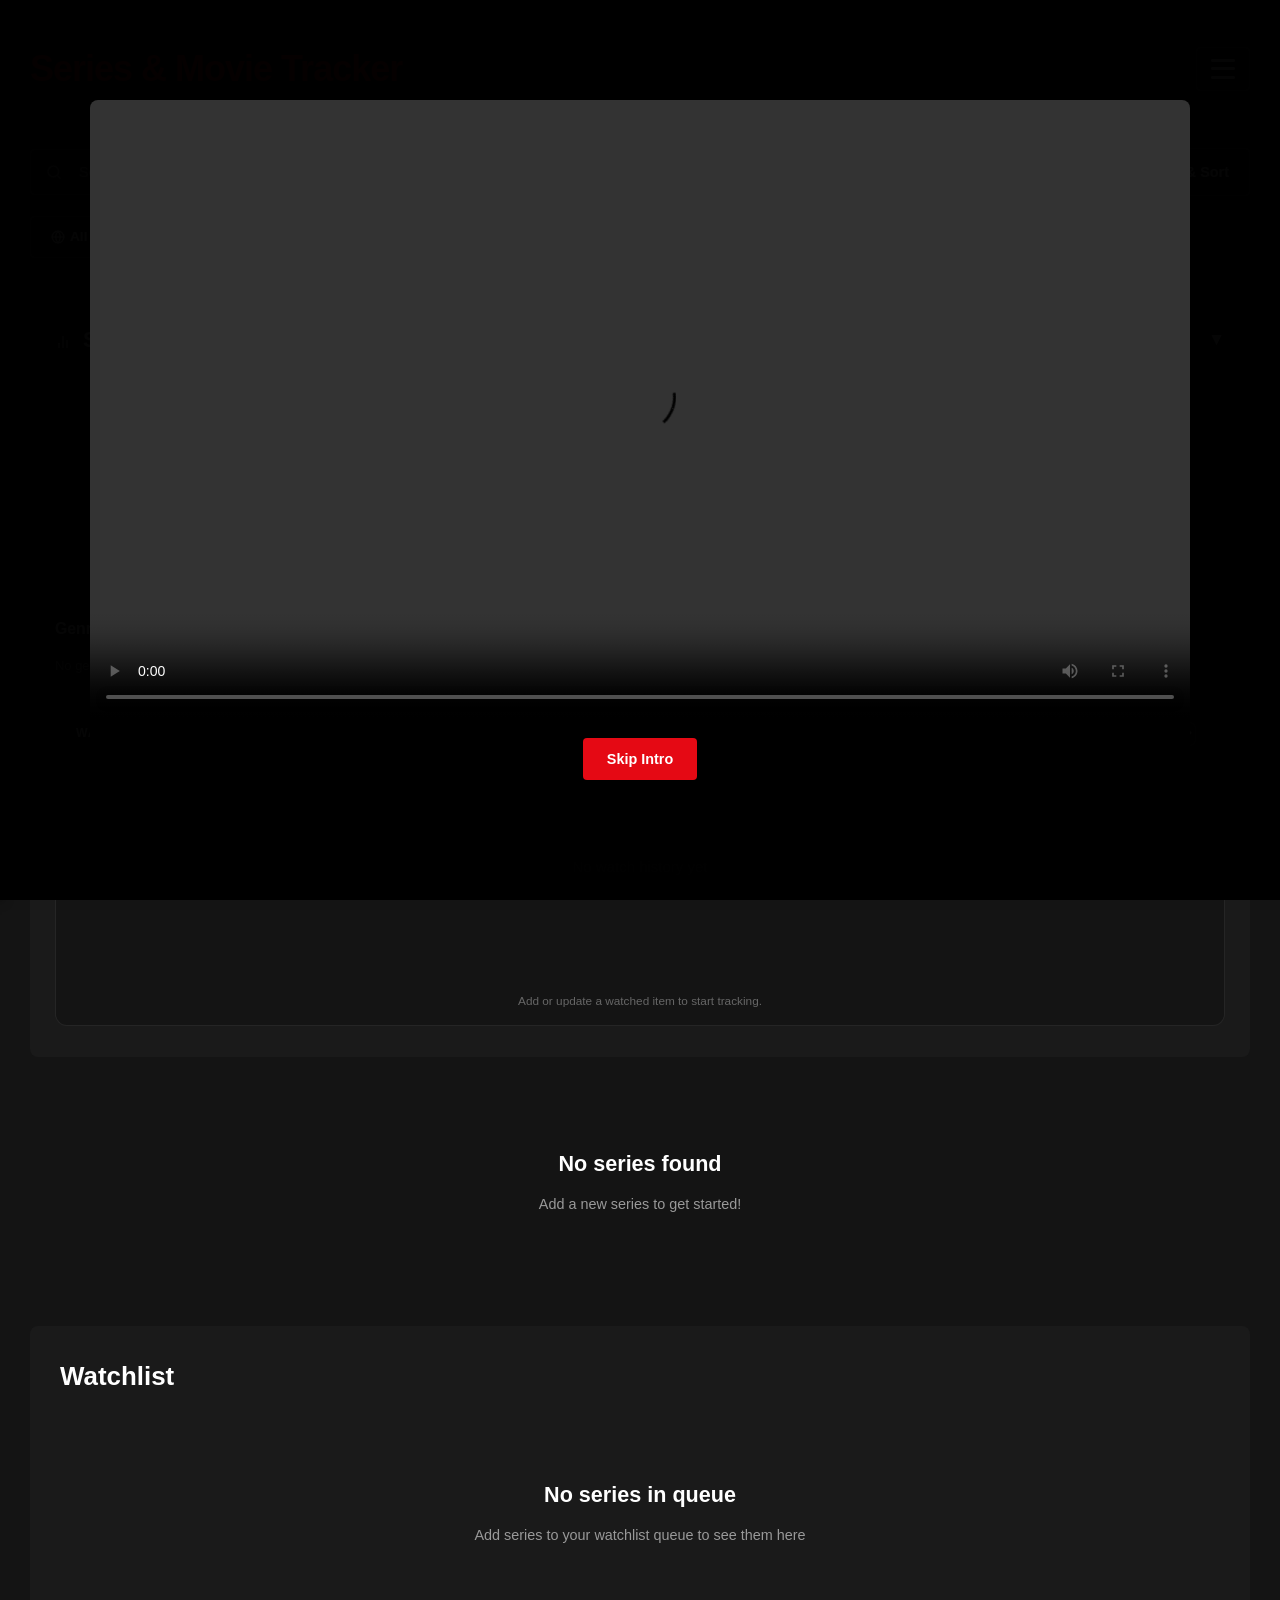
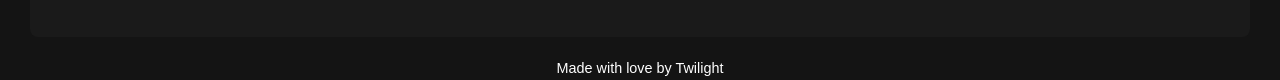
==== commit 1412491f: "Update index.html" ====
--- a/index.html
+++ b/index.html
@@ -240,7 +240,7 @@
                             <span class="filter-option-check">✓</span>
                         </div>
                         <div class="filter-option" data-category="watching">
-                            <span><svg style="width:13px;height:13px;vertical-align:-2px;margin-right:5px;" viewBox="0 0 24 24" fill="none" stroke="currentColor" stroke-width="2"><polygon points="5 3 19 12 5 21 5 3"/></svg>Currently Watching</span>
+                            <span><svg style="width:13px;height:13px;vertical-align:-2px;margin-right:5px;" viewBox="0 0 24 24" fill="none" stroke="currentColor" stroke-width="2"><circle cx="12" cy="12" r="9"/></svg>Currently Watching</span>
                             <span class="filter-option-check">✓</span>
                         </div>
                         <div class="filter-option" data-category="want">
--- a/styles.css
+++ b/styles.css
@@ -202,8 +202,8 @@
         }
 
         .streaming-service-icon {
-            width: 38px;
-            height: 38px;
+            width: 25px;
+            height: 25px;
             border-radius: 4px;
             object-fit: contain;
             margin-left: 8px;
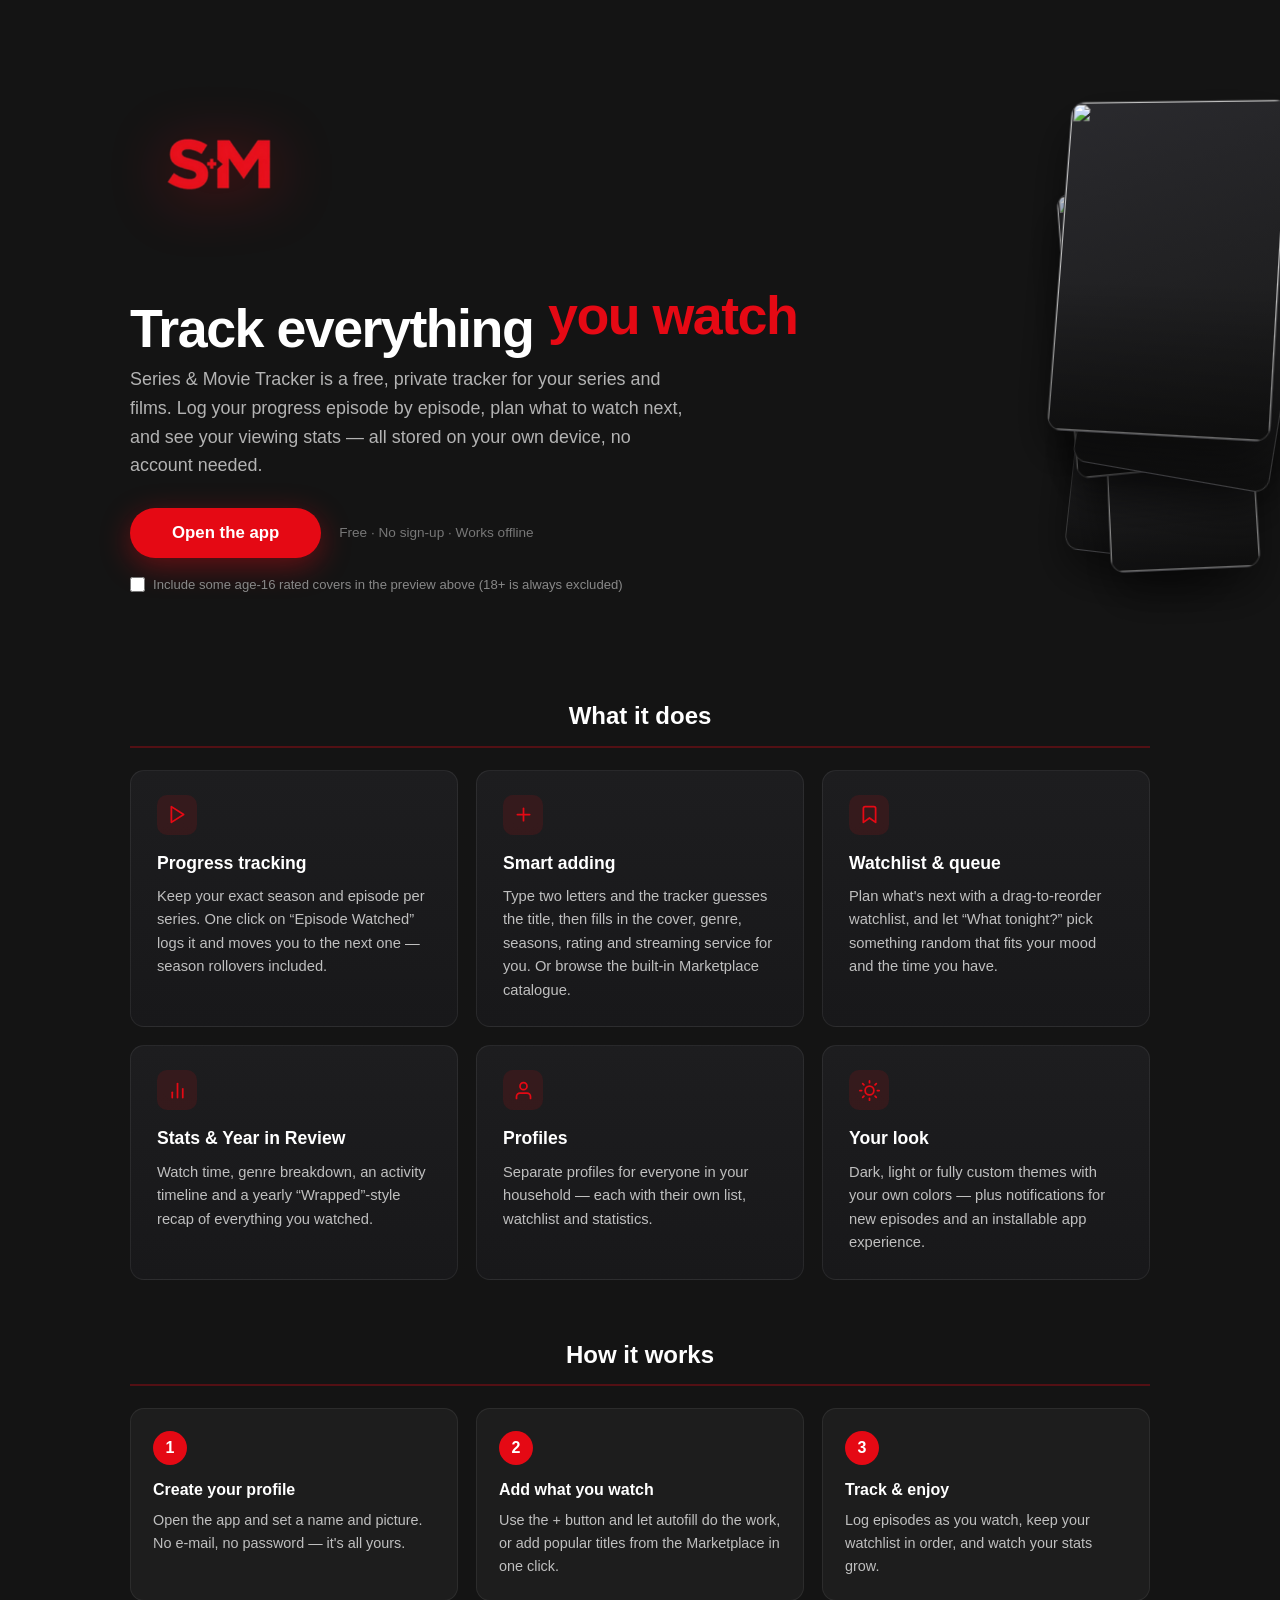
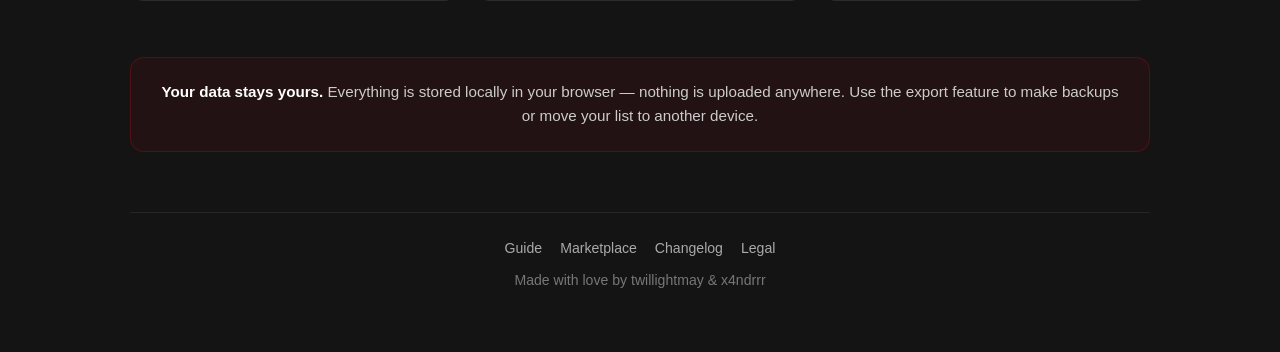
==== commit bc890565: "Add files via upload" ====
--- a/index.html
+++ b/index.html
@@ -1,786 +1,969 @@
-<!DOCTYPE html>
-<html lang="en">
-<head>
-    <meta charset="UTF-8">
-    <meta name="viewport" content="width=device-width, initial-scale=1.0, maximum-scale=5.0, user-scalable=yes">
-   <link rel="icon" type="image/png" sizes="192x192" href="favicon.png">
-    <title>Series & Movie Tracker</title>
-    <link rel="stylesheet" href="styles.css">
-
-</head>
-<body>
-    <!-- JS Compatibility Shims: hidden elements that old JS code references -->
-    <select id="userSelectDropdown" style="display:none">
-        <option value="">-- Select a user --</option>
-    </select>
-    <div id="userSelectContainer" style="display:none"></div>
-
-    <!-- Sidebar Overlay -->
-    <div class="sidebar-overlay" id="sidebarOverlay"></div>
-
-    <!-- Sidebar -->
-    <div class="sidebar" id="sidebar">
-        <div class="sidebar-header">
-            <h2 class="sidebar-title">Menu</h2>
-            <button class="close-sidebar" id="closeSidebar" aria-label="Close menu">✕</button>
-        </div>
-        <div class="sidebar-content">
-            <!-- CONTENT -->
-            <div class="sidebar-section">
-                <div class="sidebar-section-title"><svg style="width:16px;height:16px;vertical-align:-3px;flex-shrink:0;margin-right:6px;" viewBox="0 0 24 24" fill="none" stroke="currentColor" stroke-width="2" stroke-linecap="round" stroke-linejoin="round" aria-hidden="true"><path d="M2 12l5-3v6l-5-3zm0 0h20M7 6h10a2 2 0 0 1 2 2v8a2 2 0 0 1-2 2H7a2 2 0 0 1-2-2V8a2 2 0 0 1 2-2z"/></svg>Content</div>
-                <button class="sidebar-add-content-btn" id="sidebarAddContentBtn"><svg style="width:16px;height:16px;vertical-align:-3px;flex-shrink:0;margin-right:6px;" viewBox="0 0 24 24" fill="none" stroke="currentColor" stroke-width="2" stroke-linecap="round" stroke-linejoin="round" aria-hidden="true"><line x1="12" y1="5" x2="12" y2="19"/><line x1="5" y1="12" x2="19" y2="12"/></svg> Add Content</button>
-            </div>
-            <!-- PROFILES -->
-            <div class="sidebar-section">
-                <div class="sidebar-section-title"><svg style="width:16px;height:16px;vertical-align:-3px;flex-shrink:0;margin-right:6px;" viewBox="0 0 24 24" fill="none" stroke="currentColor" stroke-width="2" stroke-linecap="round" stroke-linejoin="round" aria-hidden="true"><path d="M20 21v-2a4 4 0 0 0-4-4H8a4 4 0 0 0-4 4v2"/><circle cx="12" cy="7" r="4"/></svg>Profile</div>
-                <div class="user-profile-display" id="currentUserDisplay">
-                    <img src="" alt="Profile" class="user-profile-picture" id="currentUserPicture" loading="lazy" decoding="async" onerror="this.onerror=null; this.src='https://upload.wikimedia.org/wikipedia/commons/8/89/Portrait_Placeholder.png';">
-                    <div class="user-profile-info">
-                        <div class="user-profile-name" id="currentUserName">Loading...</div>
-                        <div class="user-profile-stats" id="currentUserStats">0 items</div>
-                    </div>
-                </div>
-                <button class="change-user-btn" id="changeUserBtn"><svg style="width:16px;height:16px;vertical-align:-3px;flex-shrink:0;margin-right:6px;" viewBox="0 0 24 24" fill="none" stroke="currentColor" stroke-width="2" stroke-linecap="round" stroke-linejoin="round" aria-hidden="true"><path d="M17 21v-2a4 4 0 0 0-4-4H5a4 4 0 0 0-4 4v2"/><circle cx="9" cy="7" r="4"/><path d="M23 21v-2a4 4 0 0 0-3-3.87"/><path d="M16 3.13a4 4 0 0 1 0 7.75"/></svg> Change User</button>
-            </div>
-            <!-- THEME -->
-            <div class="sidebar-section">
-                <div class="sidebar-section-title"><svg style="width:16px;height:16px;vertical-align:-3px;flex-shrink:0;margin-right:6px;" viewBox="0 0 24 24" fill="none" stroke="currentColor" stroke-width="2" stroke-linecap="round" stroke-linejoin="round" aria-hidden="true"><circle cx="12" cy="12" r="10"/><path d="M12 8a4 4 0 1 0 0 8"/></svg>Themes</div>
-                <div class="theme-option active" data-theme="dark">
-                    <span><svg style="width:16px;height:16px;vertical-align:-3px;flex-shrink:0;margin-right:6px;" viewBox="0 0 24 24" fill="none" stroke="currentColor" stroke-width="2.2" stroke-linecap="round" stroke-linejoin="round" aria-hidden="true"><path d="M20 15.5A8.5 8.5 0 1 1 8.5 4 7 7 0 0 0 20 15.5z"/></svg> Dark</span>
-                    <span class="filter-option-check">✓</span>
-                </div>
-                <div class="theme-option" data-theme="light">
-                    <span><svg style="width:16px;height:16px;vertical-align:-3px;flex-shrink:0;margin-right:6px;" viewBox="0 0 24 24" fill="none" stroke="currentColor" stroke-width="2" stroke-linecap="round" stroke-linejoin="round" aria-hidden="true"><circle cx="12" cy="12" r="5"/><line x1="12" y1="1" x2="12" y2="3"/><line x1="12" y1="21" x2="12" y2="23"/><line x1="4.22" y1="4.22" x2="5.64" y2="5.64"/><line x1="18.36" y1="18.36" x2="19.78" y2="19.78"/><line x1="1" y1="12" x2="3" y2="12"/><line x1="21" y1="12" x2="23" y2="12"/><line x1="4.22" y1="19.78" x2="5.64" y2="18.36"/><line x1="18.36" y1="5.64" x2="19.78" y2="4.22"/></svg> Light</span>
-                    <span class="filter-option-check">✓</span>
-                </div>
-                <div class="theme-option" data-theme="custom">
-                    <span><svg style="width:16px;height:16px;vertical-align:-3px;flex-shrink:0;margin-right:6px;" viewBox="0 0 24 24" fill="none" stroke="currentColor" stroke-width="2" stroke-linecap="round" stroke-linejoin="round" aria-hidden="true"><path d="M12 3v18"/><path d="M3 12h18"/><path d="M5.5 5.5l13 13"/><path d="M18.5 5.5l-13 13"/></svg> Custom</span>
-                    <span class="filter-option-check">✓</span>
-                </div>
-                <div class="custom-theme-controls" id="customThemeControls">
-                    <div class="color-picker-wrapper">
-                        <div class="color-picker-circle" id="primaryColorCircle" style="--picker-color: #141414;">
-                            <input type="color" id="primaryColor" class="color-picker-input" value="#141414">
-                        </div>
-                        <div class="color-picker-label">
-                            <span class="color-picker-label-text">Primary Color (Background)</span>
-                            <span class="color-picker-value" id="primaryColorValue">#141414</span>
-                        </div>
-                    </div>
-                    <div class="color-picker-wrapper">
-                        <div class="color-picker-circle" id="secondaryColorCircle" style="--picker-color: #e50914;">
-                            <input type="color" id="secondaryColor" class="color-picker-input" value="#e50914">
-                        </div>
-                        <div class="color-picker-label">
-                            <span class="color-picker-label-text">Secondary Color (Accent)</span>
-                            <span class="color-picker-value" id="secondaryColorValue">#e50914</span>
-                        </div>
-                    </div>
-                    <div class="color-picker-wrapper">
-                        <div class="color-picker-circle" id="watchingColorCircle" style="--picker-color: #e50914;">
-                            <input type="color" id="watchingColor" class="color-picker-input" value="#e50914">
-                        </div>
-                        <div class="color-picker-label">
-                            <span class="color-picker-label-text">Currently Watching Badge</span>
-                            <span class="color-picker-value" id="watchingColorValue">#e50914</span>
-                        </div>
-                    </div>
-                    <div class="color-picker-wrapper">
-                        <div class="color-picker-circle" id="wantColorCircle" style="--picker-color: #0062ff;">
-                            <input type="color" id="wantColor" class="color-picker-input" value="#0062ff">
-                        </div>
-                        <div class="color-picker-label">
-                            <span class="color-picker-label-text">Want to Watch Badge</span>
-                            <span class="color-picker-value" id="wantColorValue">#0062ff</span>
-                        </div>
-                    </div>
-                    <div class="color-picker-wrapper">
-                        <div class="color-picker-circle" id="completedColorCircle" style="--picker-color: #27ae60;">
-                            <input type="color" id="completedColor" class="color-picker-input" value="#27ae60">
-                        </div>
-                        <div class="color-picker-label">
-                            <span class="color-picker-label-text">Completed Badge</span>
-                            <span class="color-picker-value" id="completedColorValue">#27ae60</span>
-                        </div>
-                    </div>
-                </div>
-            </div>
-            <!-- SETTINGS -->
-            <div class="sidebar-section">
-                <div class="sidebar-section-title"><svg style="width:16px;height:16px;vertical-align:-3px;flex-shrink:0;margin-right:6px;" viewBox="0 0 24 24" fill="none" stroke="currentColor" stroke-width="2" stroke-linecap="round" stroke-linejoin="round" aria-hidden="true"><circle cx="12" cy="12" r="3"/><path d="M19.4 15a1.65 1.65 0 0 0 .33 1.82l.06.06a2 2 0 0 1-2.83 2.83l-.06-.06a1.65 1.65 0 0 0-1.82-.33 1.65 1.65 0 0 0-1 1.51V21a2 2 0 0 1-4 0v-.09A1.65 1.65 0 0 0 9 19.4a1.65 1.65 0 0 0-1.82.33l-.06.06a2 2 0 0 1-2.83-2.83l.06-.06A1.65 1.65 0 0 0 4.68 15a1.65 1.65 0 0 0-1.51-1H3a2 2 0 0 1 0-4h.09A1.65 1.65 0 0 0 4.6 9a1.65 1.65 0 0 0-.33-1.82l-.06-.06a2 2 0 0 1 2.83-2.83l.06.06A1.65 1.65 0 0 0 9 4.68a1.65 1.65 0 0 0 1-1.51V3a2 2 0 0 1 4 0v.09a1.65 1.65 0 0 0 1 1.51 1.65 1.65 0 0 0 1.82-.33l.06-.06a2 2 0 0 1 2.83 2.83l-.06.06A1.65 1.65 0 0 0 19.4 9a1.65 1.65 0 0 0 1.51 1H21a2 2 0 0 1 0 4h-.09a1.65 1.65 0 0 0-1.51 1z"/></svg>Settings</div>
-                <label class="sidebar-menu-item" style="justify-content: space-between;">
-                    <span><svg style="width:16px;height:16px;vertical-align:-3px;flex-shrink:0;margin-right:6px;" viewBox="0 0 24 24" fill="none" stroke="currentColor" stroke-width="2" stroke-linecap="round" stroke-linejoin="round" aria-hidden="true"><path d="M19 21H5a2 2 0 0 1-2-2V5a2 2 0 0 1 2-2h11l5 5v11a2 2 0 0 1-2 2z"/><polyline points="17 21 17 13 7 13 7 21"/><polyline points="7 3 7 8 15 8"/></svg> Auto Export</span>
-                    <input type="checkbox" id="settingAutoExport" style="cursor: pointer; flex-shrink:0; width:18px; height:18px; accent-color: var(--secondary-color, #e50914);">
-                </label>
-                <label class="sidebar-menu-item" style="justify-content: space-between;">
-                    <span><svg style="width:16px;height:16px;vertical-align:-3px;flex-shrink:0;margin-right:6px;" viewBox="0 0 24 24" fill="none" stroke="currentColor" stroke-width="2" stroke-linecap="round" stroke-linejoin="round" aria-hidden="true"><polygon points="5 3 19 12 5 21 5 3"/></svg> Show Intro</span>
-                    <input type="checkbox" id="settingShowIntro" style="cursor: pointer; flex-shrink:0; width:18px; height:18px; accent-color: var(--secondary-color, #e50914);">
-                </label>
-                <label class="sidebar-menu-item" style="justify-content: space-between;">
-                    <span><svg style="width:16px;height:16px;vertical-align:-3px;flex-shrink:0;margin-right:6px;" viewBox="0 0 24 24" fill="none" stroke="currentColor" stroke-width="2" stroke-linecap="round" stroke-linejoin="round" aria-hidden="true"><path d="M18 8A6 6 0 0 0 6 8c0 7-3 9-3 9h18s-3-2-3-9"/><path d="M13.73 21a2 2 0 0 1-3.46 0"/></svg> Notifications</span>
-                    <input type="checkbox" id="settingShowNotifications" style="cursor: pointer; flex-shrink:0; width:18px; height:18px; accent-color: var(--secondary-color, #e50914);">
-                </label>
-                <button class="sidebar-menu-item" id="openNotificationCalendarBtn" style="border:none; background:rgba(255,255,255,0.05); color:inherit; width:100%;"><svg style="width:16px;height:16px;vertical-align:-3px;flex-shrink:0;margin-right:6px;" viewBox="0 0 24 24" fill="none" stroke="currentColor" stroke-width="2" stroke-linecap="round" stroke-linejoin="round" aria-hidden="true"><rect x="3" y="4" width="18" height="18" rx="2" ry="2"/><line x1="16" y1="2" x2="16" y2="6"/><line x1="8" y1="2" x2="8" y2="6"/><line x1="3" y1="10" x2="21" y2="10"/></svg> Notification Calendar</button>
-                <div style="margin-top: 12px; padding-top: 12px; border-top: 1px solid rgba(255, 255, 255, 0.08);">
-                    <div style="font-size: 0.82rem; color: #aaa; margin-bottom: 6px; font-weight: 600;" class="auto-save-label">Auto Export Interval</div>
-                    <div style="font-size: 0.75rem; color: #666; margin-bottom: 8px; font-style: italic;" class="auto-save-info">Only works when on site</div>
-                    <select id="settingAutoSaveInterval" class="sidebar-menu-item" style="padding: 0 12px; height: 44px; background-color: rgba(255, 255, 255, 0.08); border: 1px solid rgba(255, 255, 255, 0.2); border-radius: 6px; color: inherit; cursor: pointer; margin-top: 0; font-size: 0.9rem; appearance: auto;">
-                        <option value="off">Off</option>
-                        <option value="1min">Every 1 minute</option>
-                        <option value="10min">Every 10 minutes</option>
-                        <option value="1h">Every 1 hour</option>
-                        <option value="10h">Every 10 hours</option>
-                        <option value="1week">Every 1 week</option>
-                    </select>
-                </div>
-            </div>
-            <!-- EXPORT & IMPORT -->
-            <div class="sidebar-section">
-                <div class="sidebar-section-title"><svg style="width:16px;height:16px;vertical-align:-3px;flex-shrink:0;margin-right:6px;" viewBox="0 0 24 24" fill="none" stroke="currentColor" stroke-width="2" stroke-linecap="round" stroke-linejoin="round" aria-hidden="true"><path d="M21 15v4a2 2 0 0 1-2 2H5a2 2 0 0 1-2-2v-4"/><polyline points="17 8 12 3 7 8"/><line x1="12" y1="3" x2="12" y2="15"/></svg>Import / Export</div>
-                <button class="sidebar-menu-item" id="exportBtn"><svg style="width:16px;height:16px;vertical-align:-3px;flex-shrink:0;margin-right:6px;" viewBox="0 0 24 24" fill="none" stroke="currentColor" stroke-width="2" stroke-linecap="round" stroke-linejoin="round" aria-hidden="true"><path d="M21 15v4a2 2 0 0 1-2 2H5a2 2 0 0 1-2-2v-4"/><polyline points="17 8 12 3 7 8"/><line x1="12" y1="3" x2="12" y2="15"/></svg> Export List</button>
-                <button class="sidebar-menu-item" id="importBtn"><svg style="width:16px;height:16px;vertical-align:-3px;flex-shrink:0;margin-right:6px;" viewBox="0 0 24 24" fill="none" stroke="currentColor" stroke-width="2" stroke-linecap="round" stroke-linejoin="round" aria-hidden="true"><path d="M21 15v4a2 2 0 0 1-2 2H5a2 2 0 0 1-2-2v-4"/><polyline points="7 10 12 15 17 10"/><line x1="12" y1="15" x2="12" y2="3"/></svg> Import List</button>
-                <input type="file" id="importFileInput" accept=".json" style="display: none;">
-            </div>
-            <!-- GUIDE & INFO -->
-            <div class="sidebar-section">
-                <div class="sidebar-section-title"><svg style="width:16px;height:16px;vertical-align:-3px;flex-shrink:0;margin-right:6px;" viewBox="0 0 24 24" fill="none" stroke="currentColor" stroke-width="2" stroke-linecap="round" stroke-linejoin="round" aria-hidden="true"><path d="M4 19.5A2.5 2.5 0 0 1 6.5 17H20"/><path d="M6.5 2H20v20H6.5A2.5 2.5 0 0 1 4 19.5v-15A2.5 2.5 0 0 1 6.5 2z"/></svg>Help</div>
-                <a href="SeriesTracker_Guide.html" class="sidebar-menu-item"><svg style="width:16px;height:16px;vertical-align:-3px;flex-shrink:0;margin-right:6px;" viewBox="0 0 24 24" fill="none" stroke="currentColor" stroke-width="2" stroke-linecap="round" stroke-linejoin="round" aria-hidden="true"><path d="M4 19.5A2.5 2.5 0 0 1 6.5 17H20"/><path d="M6.5 2H20v20H6.5A2.5 2.5 0 0 1 4 19.5v-15A2.5 2.5 0 0 1 6.5 2z"/></svg> Guide &amp; Tutorials</a>
-                <a href="ChangelogSerien.html" class="sidebar-menu-item"><svg style="width:16px;height:16px;vertical-align:-3px;flex-shrink:0;margin-right:6px;" viewBox="0 0 24 24" fill="none" stroke="currentColor" stroke-width="2" stroke-linecap="round" stroke-linejoin="round" aria-hidden="true"><path d="M14 2H6a2 2 0 0 0-2 2v16a2 2 0 0 0 2 2h12a2 2 0 0 0 2-2V8z"/><polyline points="14 2 14 8 20 8"/><line x1="16" y1="13" x2="8" y2="13"/><line x1="16" y1="17" x2="8" y2="17"/><polyline points="10 9 9 9 8 9"/></svg> Changelog</a>
-            </div>
-        </div>
-    </div>
-
-    <div class="container">
-        <header>
-            <img src="https://i.imgur.com/zopUQf6.png" style="height: 150px;" alt="Logo" loading="eager" decoding="async" onerror="this.style.display='none';">
-            <h1>Series & Movie Tracker</h1>
-            <div class="header-controls">
-                <div class="hamburger-menu" id="hamburgerMenu" role="button" tabindex="0" aria-label="Open menu" aria-expanded="false" aria-controls="sidebar">
-                    <div class="hamburger-icon">
-                        <span></span>
-                        <span></span>
-                        <span></span>
-                    </div>
-                </div>
-            </div>
-        </header>
-        
-        <div class="search-filter-bar">
-            <div class="search-bar">
-                <span class="search-icon"><svg style="width:16px;height:16px;vertical-align:-3px;flex-shrink:0;margin-right:6px;" viewBox="0 0 24 24" fill="none" stroke="currentColor" stroke-width="2" stroke-linecap="round" stroke-linejoin="round" aria-hidden="true"><circle cx="11" cy="11" r="8"/><line x1="21" y1="21" x2="16.65" y2="16.65"/></svg></span>
-                <input type="text" id="searchInput" class="search-input" placeholder="Search across all series and movies...">
-            </div>
-            <div class="filter-dropdown">
-                <button class="filter-menu-btn" id="filterMenuBtn">
-                    <span><svg style="width:16px;height:16px;vertical-align:-3px;flex-shrink:0;" viewBox="0 0 24 24" fill="none" stroke="currentColor" stroke-width="2" stroke-linecap="round" stroke-linejoin="round" aria-hidden="true"><path d="M3 5h18l-7 8v5l-4 2v-7L3 5z"/></svg></span>
-                    <span>Filters &amp; Sort</span>
-                </button>
-                <div class="filter-dropdown-content" id="filterDropdown">
-                    <div class="filter-section">
-                        <div class="filter-section-title"><svg style="width:13px;height:13px;vertical-align:-2px;margin-right:4px;" viewBox="0 0 24 24" fill="none" stroke="currentColor" stroke-width="2" stroke-linecap="round" stroke-linejoin="round"><line x1="12" y1="5" x2="12" y2="19"/><polyline points="19 12 12 19 5 12"/></svg>Sort By</div>
-                        <div class="filter-option active" data-sort="default">
-                            <span><svg style="width:13px;height:13px;vertical-align:-2px;margin-right:5px;" viewBox="0 0 24 24" fill="none" stroke="currentColor" stroke-width="2"><path d="M4 7h16M4 12h16M4 17h16"/></svg>Default Order</span>
-                            <span class="filter-option-check">✓</span>
-                        </div>
-                        <div class="filter-option" data-sort="title-asc">
-                            <span><svg style="width:13px;height:13px;vertical-align:-2px;margin-right:5px;" viewBox="0 0 24 24" fill="none" stroke="currentColor" stroke-width="2"><path d="M4 20h16M8 4h8M10 4v16"/></svg>Title (A-Z)</span>
-                            <span class="filter-option-check">✓</span>
-                        </div>
-                        <div class="filter-option" data-sort="title-desc">
-                            <span><svg style="width:13px;height:13px;vertical-align:-2px;margin-right:5px;" viewBox="0 0 24 24" fill="none" stroke="currentColor" stroke-width="2"><path d="M4 20h16M8 20h8M10 4v16"/></svg>Title (Z-A)</span>
-                            <span class="filter-option-check">✓</span>
-                        </div>
-                        <div class="filter-option" data-sort="time-desc">
-                            <span><svg style="width:13px;height:13px;vertical-align:-2px;margin-right:5px;" viewBox="0 0 24 24" fill="none" stroke="currentColor" stroke-width="2"><path d="M12 8v4l3 3"/><circle cx="12" cy="12" r="9"/></svg>Most Time Spent</span>
-                            <span class="filter-option-check">✓</span>
-                        </div>
-                        <div class="filter-option" data-sort="time-asc">
-                            <span><svg style="width:13px;height:13px;vertical-align:-2px;margin-right:5px;" viewBox="0 0 24 24" fill="none" stroke="currentColor" stroke-width="2"><path d="M12 8v4l-3 3"/><circle cx="12" cy="12" r="9"/></svg>Least Time Spent</span>
-                            <span class="filter-option-check">✓</span>
-                        </div>
-                    </div>
-                    <div class="filter-section">
-                        <div class="filter-section-title"><svg style="width:13px;height:13px;vertical-align:-2px;margin-right:4px;" viewBox="0 0 24 24" fill="none" stroke="currentColor" stroke-width="2" stroke-linecap="round" stroke-linejoin="round"><rect x="3" y="3" width="7" height="7"/><rect x="14" y="3" width="7" height="7"/><rect x="14" y="14" width="7" height="7"/><rect x="3" y="14" width="7" height="7"/></svg>View Size</div>
-                        <div class="view-size-options">
-                            <div class="view-size-option" data-size="compact">Small</div>
-                            <div class="view-size-option active" data-size="normal">Normal</div>
-                            <div class="view-size-option" data-size="large">Large</div>
-                            <div class="view-size-option" data-size="custom">Custom</div>
-                        </div>
-                        <div class="custom-size-controls" id="customSizeControls" style="display: none;">
-                            <div class="custom-size-label">
-                                <span>Size: <span id="customSizeValue">50</span>%</span>
-                                <span class="size-range-labels">
-                                    <span>Mini</span>
-                                    <span>Giant</span>
-                                </span>
-                            </div>
-                            <input type="range" id="customSizeSlider" min="0" max="100" value="50" class="custom-size-slider">
-                        </div>
-                    </div>
-                    <div class="filter-section">
-                        <div class="filter-section-title"><svg style="width:13px;height:13px;vertical-align:-2px;margin-right:4px;" viewBox="0 0 24 24" fill="none" stroke="currentColor" stroke-width="2" stroke-linecap="round" stroke-linejoin="round"><path d="M22 3H2l8 9.46V19l4 2v-8.54L22 3z"/></svg>Content Type Filter</div>
-                        <div class="filter-option active" data-content-filter="all">
-                            <span>All Types</span>
-                            <span class="filter-option-check">✓</span>
-                        </div>
-                        <div class="filter-option" data-content-filter="series">
-                            <span>Series Only</span>
-                            <span class="filter-option-check">✓</span>
-                        </div>
-                        <div class="filter-option" data-content-filter="movie">
-                            <span>Movies Only</span>
-                            <span class="filter-option-check">✓</span>
-                        </div>
-                    </div>
-                    <div class="filter-section">
-                        <div class="filter-section-title"><svg style="width:13px;height:13px;vertical-align:-2px;margin-right:4px;" viewBox="0 0 24 24" fill="none" stroke="currentColor" stroke-width="2" stroke-linecap="round" stroke-linejoin="round"><path d="M4 15s1-1 4-1 5 2 8 2 4-1 4-1V3s-1 1-4 1-5-2-8-2-4 1-4 1z"/><line x1="4" y1="22" x2="4" y2="15"/></svg>Filter by Category</div>
-                        <div class="filter-option active" data-category="all">
-                            <span><svg style="width:13px;height:13px;vertical-align:-2px;margin-right:5px;" viewBox="0 0 24 24" fill="none" stroke="currentColor" stroke-width="2"><circle cx="12" cy="12" r="9"/></svg>All Categories</span>
-                            <span class="filter-option-check">✓</span>
-                        </div>
-                        <div class="filter-option" data-category="watching">
-                            <span><svg style="width:13px;height:13px;vertical-align:-2px;margin-right:5px;" viewBox="0 0 24 24" fill="none" stroke="currentColor" stroke-width="2"><circle cx="12" cy="12" r="9"/></svg>Currently Watching</span>
-                            <span class="filter-option-check">✓</span>
-                        </div>
-                        <div class="filter-option" data-category="want">
-                            <span><svg style="width:13px;height:13px;vertical-align:-2px;margin-right:5px;" viewBox="0 0 24 24" fill="none" stroke="currentColor" stroke-width="2"><path d="M19 21l-7-5-7 5V5a2 2 0 0 1 2-2h10a2 2 0 0 1 2 2z"/></svg>Want to Watch</span>
-                            <span class="filter-option-check">✓</span>
-                        </div>
-                        <div class="filter-option" data-category="completed">
-                            <span><svg style="width:13px;height:13px;vertical-align:-2px;margin-right:5px;" viewBox="0 0 24 24" fill="none" stroke="currentColor" stroke-width="2"><polyline points="20 6 9 17 4 12"/></svg>Completed</span>
-                            <span class="filter-option-check">✓</span>
-                        </div>
-                    </div>
-                </div>
-            </div>
-        </div>
-
-        <div class="filter-controls">
-            <button class="filter-btn" data-filter="all"><svg style="width:14px;height:14px;vertical-align:-2px;margin-right:5px;" viewBox="0 0 24 24" fill="none" stroke="currentColor" stroke-width="2" stroke-linecap="round" stroke-linejoin="round"><circle cx="12" cy="12" r="10"/><line x1="2" y1="12" x2="22" y2="12"/><path d="M12 2a15.3 15.3 0 0 1 4 10 15.3 15.3 0 0 1-4 10 15.3 15.3 0 0 1-4-10 15.3 15.3 0 0 1 4-10z"/></svg>All</button>
-            <button class="filter-btn active" data-filter="watching"><svg style="width:14px;height:14px;vertical-align:-2px;margin-right:5px;" viewBox="0 0 24 24" fill="none" stroke="currentColor" stroke-width="2" stroke-linecap="round" stroke-linejoin="round"><polygon points="5 3 19 12 5 21 5 3"/></svg>Currently Watching</button>
-            <button class="filter-btn" data-filter="want"><svg style="width:14px;height:14px;vertical-align:-2px;margin-right:5px;" viewBox="0 0 24 24" fill="none" stroke="currentColor" stroke-width="2" stroke-linecap="round" stroke-linejoin="round"><path d="M19 21l-7-5-7 5V5a2 2 0 0 1 2-2h10a2 2 0 0 1 2 2z"/></svg>Want to Watch</button>
-            <button class="filter-btn" data-filter="completed"><svg style="width:14px;height:14px;vertical-align:-2px;margin-right:5px;" viewBox="0 0 24 24" fill="none" stroke="currentColor" stroke-width="2" stroke-linecap="round" stroke-linejoin="round"><polyline points="20 6 9 17 4 12"/></svg>Completed</button>
-        </div>
-
-        <!-- Statistics Dashboard -->
-        <div class="statistics-dashboard" id="statisticsDashboard">
-            <div style="display: flex; justify-content: space-between; align-items: center; margin-bottom: 20px; cursor: pointer;" id="statsHeader">
-                <h2 style="margin: 0;"><svg style="width:16px;height:16px;vertical-align:-3px;flex-shrink:0;margin-right:6px;" viewBox="0 0 24 24" fill="none" stroke="currentColor" stroke-width="2" stroke-linecap="round" stroke-linejoin="round" aria-hidden="true"><line x1="18" y1="20" x2="18" y2="10"/><line x1="12" y1="20" x2="12" y2="4"/><line x1="6" y1="20" x2="6" y2="14"/></svg> Statistics</h2>
-                <span class="expand-icon" id="statsExpandIcon">▼</span>
-            </div>
-            <div id="statsContent" style="max-height: 2000px; opacity: 1; transition: max-height 0.3s ease-out, opacity 0.3s ease-out; overflow: hidden;">
-                <div class="stats-grid" id="statsGrid">
-                    <!-- Stats will be populated by JavaScript -->
-                </div>
-                <div class="genre-breakdown" id="genreBreakdown">
-                    <h3>Genre Breakdown</h3>
-                    <div id="genreList"></div>
-                </div>
-                <div class="watch-timeline" id="watchTimeline">
-                    <div class="watch-timeline-header">
-                        <span class="watch-timeline-title">Watch Timeline</span>
-                        <div class="watch-timeline-head-right">
-                            <select id="timelineRangeSelect" class="timeline-range-select" title="Timeline range">
-                                <option value="lifetime">Lifetime</option>
-                                <option value="1y">1 Year</option>
-                                <option value="1m">1 Month</option>
-                            </select>
-                            <span class="watch-timeline-count" id="watchTimelineCount"></span>
-                        </div>
-                    </div>
-                    <div style="position:relative;">
-                        <svg class="watch-timeline-svg" id="watchTimelineGraph" viewBox="0 0 1000 220" preserveAspectRatio="xMidYMid meet"></svg>
-                        <div class="wt-tooltip" id="wtTooltip">
-                            <div class="wt-tooltip-title" id="wtTooltipTitle"></div>
-                            <div class="wt-tooltip-sub" id="wtTooltipSub"></div>
-                        </div>
-                    </div>
-                    <div class="watch-timeline-details" id="watchTimelineDetails">Hover a point to inspect — click to pin.</div>
-                </div>
-            </div>
-        </div>
-
-        <!-- Bulk Operations Bar -->
-        <div class="bulk-operations" id="bulkOperations">
-            <div class="bulk-operations-header">
-                <span class="bulk-operations-count" id="bulkOperationsCount">0 items selected</span>
-                <button class="bulk-btn" id="bulkDeselectAll">Deselect All</button>
-            </div>
-            <div class="bulk-operations-actions">
-                <button class="bulk-btn" id="bulkDelete">Delete Selected</button>
-                <button class="bulk-btn" id="bulkMoveWatching">Move to Watching</button>
-                <button class="bulk-btn" id="bulkMoveWant">Move to Want to Watch</button>
-                <button class="bulk-btn" id="bulkMoveCompleted">Move to Completed</button>
-                <button class="bulk-btn" id="bulkAddQueue">Add to Queue</button>
-                <button class="bulk-btn" id="bulkRemoveQueue">Remove from Queue</button>
-            </div>
-        </div>
-
-        <div class="series-list" id="seriesList"></div>
-
-        <div class="priority-section">
-            <h2>Watchlist</h2>
-            <div id="priorityList"></div>
-        </div>
-    </div>
-
-    <!-- User Selection Modal -->
-    <div class="overlay" id="userSelectModal">
-        <div class="um-card">
-            <button class="um-close" id="cancelUserSelectBtn" title="Close">✕</button>
-            <div class="um-title"><svg style="width:18px;height:18px;vertical-align:-3px;flex-shrink:0;" viewBox="0 0 24 24" fill="none" stroke="currentColor" stroke-width="2" stroke-linecap="round" stroke-linejoin="round" aria-hidden="true"><path d='M20 21v-2a4 4 0 0 0-4-4H8a4 4 0 0 0-4 4v2'/><circle cx='12' cy='7' r='4'/></svg> User Profiles</div>
-
-            <!-- Avatar picker row -->
-            <div class="um-section-label">Select Profile</div>
-            <div class="um-avatar-row" id="umAvatarRow">
-                <!-- populated by JS via renderUserAvatars() -->
-            </div>
-
-            <div class="um-warning" id="maxUsersWarning"><svg style="width:14px;height:14px;vertical-align:-2px;margin-right:4px;" viewBox="0 0 24 24" fill="none" stroke="currentColor" stroke-width="2" stroke-linecap="round" stroke-linejoin="round" aria-hidden="true"><path d="M10.29 3.86L1.82 18a2 2 0 0 0 1.71 3h16.94a2 2 0 0 0 1.71-3L13.71 3.86a2 2 0 0 0-3.42 0z"/><line x1="12" y1="9" x2="12" y2="13"/><line x1="12" y1="17" x2="12.01" y2="17"/></svg>Maximum of 5 users reached</div>
-            <div class="um-divider"></div>
-
-            <!-- Confirm / New User buttons -->
-            <div id="umMainActions" class="um-strip">
-                <button class="um-btn" id="createUserLink"><svg style="width:14px;height:14px;vertical-align:-2px;margin-right:5px;" viewBox="0 0 24 24" fill="none" stroke="currentColor" stroke-width="2.5" stroke-linecap="round" aria-hidden="true"><line x1="12" y1="5" x2="12" y2="19"/><line x1="5" y1="12" x2="19" y2="12"/></svg>New User</button>
-                <button class="um-btn um-primary" id="confirmUserSelectBtn">✓ Select</button>
-            </div>
-
-            <!-- Create User inline form -->
-            <div class="um-inline-form" id="createUserForm" style="display:none;">
-                <div class="um-section-label" style="margin-top:16px;">Create New User</div>
-                <label class="um-input-label" for="newUserName">Name</label>
-                <input type="text" id="newUserName" class="um-input" placeholder="Enter name…">
-                <label class="um-input-label" for="newUserPicture">Profile Picture URL</label>
-                <input type="text" id="newUserPicture" class="um-input" placeholder="https://…">
-                <div class="um-strip">
-                    <button class="um-btn" id="cancelCreateUserBtn">Cancel</button>
-                    <button class="um-btn um-primary" id="createUserBtn">Create</button>
-                </div>
-            </div>
-
-            <!-- Edit User inline form -->
-            <div class="um-inline-form" id="editUserForm" style="display:none;">
-                <div class="um-section-label" style="margin-top:16px;">Edit User</div>
-                <label class="um-input-label" for="editUserName">Name</label>
-                <input type="text" id="editUserName" class="um-input" placeholder="Enter name…">
-                <label class="um-input-label" for="editUserPicture">Profile Picture URL</label>
-                <input type="text" id="editUserPicture" class="um-input" placeholder="https://…">
-                <div class="um-strip">
-                    <button class="um-btn um-danger" id="deleteUserInFormBtn"><svg style="width:14px;height:14px;vertical-align:-2px;margin-right:5px;" viewBox="0 0 24 24" fill="none" stroke="currentColor" stroke-width="2" stroke-linecap="round" stroke-linejoin="round" aria-hidden="true"><polyline points="3 6 5 6 21 6"/><path d="M19 6l-1 14a2 2 0 0 1-2 2H8a2 2 0 0 1-2-2L5 6"/><path d="M10 11v6"/><path d="M14 11v6"/><path d="M9 6V4a1 1 0 0 1 1-1h4a1 1 0 0 1 1 1v2"/></svg>Delete</button>
-                    <button class="um-btn" id="cancelEditUserBtn">Cancel</button>
-                    <button class="um-btn um-primary" id="saveEditUserBtn">Save</button>
-                </div>
-            </div>
-
-            <!-- Edit / Delete shortcuts (shown when a user is selected) -->
-            <div id="umEditStrip" class="um-strip" style="margin-top:10px; display:none;">
-                <button class="um-btn" id="editUserLink"><svg style="width:14px;height:14px;vertical-align:-2px;margin-right:5px;" viewBox="0 0 24 24" fill="none" stroke="currentColor" stroke-width="2" stroke-linecap="round" stroke-linejoin="round" aria-hidden="true"><path d="M11 4H4a2 2 0 0 0-2 2v14a2 2 0 0 0 2 2h14a2 2 0 0 0 2-2v-7"/><path d="M18.5 2.5a2.121 2.121 0 0 1 3 3L12 15l-4 1 1-4 9.5-9.5z"/></svg>Edit</button>
-                <button class="um-btn um-danger" id="deleteUserLink"><svg style="width:14px;height:14px;vertical-align:-2px;margin-right:5px;" viewBox="0 0 24 24" fill="none" stroke="currentColor" stroke-width="2" stroke-linecap="round" stroke-linejoin="round" aria-hidden="true"><polyline points="3 6 5 6 21 6"/><path d="M19 6l-1 14a2 2 0 0 1-2 2H8a2 2 0 0 1-2-2L5 6"/><path d="M10 11v6"/><path d="M14 11v6"/><path d="M9 6V4a1 1 0 0 1 1-1h4a1 1 0 0 1 1 1v2"/></svg>Delete</button>
-            </div>
-
-            <!-- Hidden actions div kept for JS compatibility -->
-            <div id="userSelectActions" style="display:none;"></div>
-        </div>
-    </div>
-
-    <!-- Import Options Modal -->
-    <div class="overlay" id="importOptionsModal">
-        <div class="modal">
-            <div class="content-type-dialog">
-                <h3>Import Options</h3>
-                <div class="content-type-options">
-                    <div class="content-type-option" onclick="handleImportOption('list-only')">
-                        <div class="content-type-option-icon"><svg style="width:36px;height:36px;" viewBox="0 0 24 24" fill="none" stroke="currentColor" stroke-width="1.8" stroke-linecap="round" stroke-linejoin="round" aria-hidden="true"><path d="M9 5H7a2 2 0 0 0-2 2v12a2 2 0 0 0 2 2h10a2 2 0 0 0 2-2V7a2 2 0 0 0-2-2h-2"/><rect x="9" y="3" width="6" height="4" rx="2"/><line x1="9" y1="12" x2="15" y2="12"/><line x1="9" y1="16" x2="12" y2="16"/></svg></div>
-                        <div class="content-type-option-text">Only List</div>
-                        <div style="font-size: 0.85rem; color: #999; margin-top: 5px;">Items which are already added won't be added again</div>
-                    </div>
-                    <div class="content-type-option" onclick="handleImportOption('list-and-profile')">
-                        <div class="content-type-option-icon"><svg style="width:36px;height:36px;" viewBox="0 0 24 24" fill="none" stroke="currentColor" stroke-width="1.8" stroke-linecap="round" stroke-linejoin="round" aria-hidden="true"><path d="M20 21v-2a4 4 0 0 0-4-4H8a4 4 0 0 0-4 4v2"/><circle cx="12" cy="7" r="4"/></svg></div>
-                        <div class="content-type-option-text">List + Name + PFP</div>
-                        <div style="font-size: 0.85rem; color: #999; margin-top: 5px;">Items which are already added won't be added again</div>
-                    </div>
-                </div>
-                <div style="text-align: center; margin-top: 15px; padding: 10px; background-color: rgba(229, 9, 20, 0.1); border-radius: 4px; font-size: 0.9rem; color: #e50914;">
-                    <svg style="width:13px;height:13px;vertical-align:-2px;margin-right:4px;flex-shrink:0;" viewBox="0 0 24 24" fill="none" stroke="currentColor" stroke-width="2" stroke-linecap="round" stroke-linejoin="round" aria-hidden="true"><path d="M10.29 3.86L1.82 18a2 2 0 0 0 1.71 3h16.94a2 2 0 0 0 1.71-3L13.71 3.86a2 2 0 0 0-3.42 0z"/><line x1="12" y1="9" x2="12" y2="13"/><line x1="12" y1="17" x2="12.01" y2="17"/></svg> Reminder: Option 2 will replace your existing Name and PFP!
-                </div>
-                <div style="text-align: center; margin-top: 10px;">
-                    <button type="button" class="btn btn-secondary" onclick="closeImportOptionsModal()">Cancel</button>
-                </div>
-            </div>
-        </div>
-    </div>
-
-    <!-- Cookie Warning Notification -->
-    <div class="overlay" id="cookieWarningModal" style="z-index: 2001;">
-        <div class="modal" style="max-width: 500px;">
-            <h2 style="color: var(--secondary-color,#e50914); margin-bottom: 20px; display:flex; align-items:center; gap:8px;"><svg style="width:22px;height:22px;flex-shrink:0;" viewBox="0 0 24 24" fill="none" stroke="currentColor" stroke-width="2" stroke-linecap="round" stroke-linejoin="round" aria-hidden="true"><path d="M10.29 3.86L1.82 18a2 2 0 0 0 1.71 3h16.94a2 2 0 0 0 1.71-3L13.71 3.86a2 2 0 0 0-3.42 0z"/><line x1="12" y1="9" x2="12" y2="13"/><line x1="12" y1="17" x2="12.01" y2="17"/></svg>Important Reminder</h2>
-            <p style="margin-bottom: 20px; line-height: 1.6;">
-                Hey! This side is collecting cookies , your list and other items are stored in your local storage. Deleting cookies can lead in this side being empty
-                please use the export list feautre to make sure your data is always safe
-            </p>
-            <div class="modal-actions">
-                <button type="button" class="btn" id="dismissCookieWarningBtn">Got it!</button>
-            </div>
-        </div>
-    </div>
-
-    <!-- Video Intro Modal -->
-    <div class="overlay" id="videoIntroModal" style="z-index: 2002;">
-        <div class="modal" style="max-width: 1100px; padding: 0; background: #000;">
-            <div style="position: relative; padding-bottom: 56.25%; height: 0; overflow: hidden;">
-                <video id="introVideo" style="position: absolute; top: 0; left: 0; width: 100%; height: 100%;" controls>
-                  
-                    <source src ="https://files.catbox.moe/e6ylsd.mp4" type="video/mp4">
-                    Your browser does not support the video tag.
-                </video>
-            </div>
-            <div style="padding: 20px; text-align: center;">
-                <button type="button" class="btn" id="skipIntroBtn">Skip Intro</button>
-            </div>
-        </div>
-    </div>
-
-    <!-- Content Type Selection Dialog -->
-    <div class="overlay" id="contentTypeDialog">
-        <div class="ct-card">
-            <div class="ct-header">
-                <div class="ct-eyebrow">Add to your tracker</div>
-                <div class="ct-title">What are you adding?</div>
-                <div class="ct-subtitle">Select the format — movies and long-form series only</div>
-            </div>
-            <div class="ct-options">
-                <!-- Series option -->
-                <div class="ct-option" data-type="series">
-                    <div class="ct-option-stripe"></div>
-                    <div class="ct-option-body">
-                        <div class="ct-icon-wrap">
-                            <svg viewBox="0 0 24 24" fill="none" stroke="currentColor" stroke-width="1.8" stroke-linecap="round" stroke-linejoin="round" aria-hidden="true">
-                                <rect x="2" y="3" width="20" height="14" rx="2"/>
-                                <path d="M8 21h8M12 17v4"/>
-                                <path d="M7 8l3 2-3 2V8z"/>
-                                <line x1="14" y1="9" x2="17" y2="9"/>
-                                <line x1="14" y1="12" x2="16" y2="12"/>
-                            </svg>
-                        </div>
-                        <div class="ct-label">Series</div>
-                        <div class="ct-badges">
-                            <span class="ct-badge">TV Shows</span>
-                            <span class="ct-badge">Anime</span>
-                            <span class="ct-badge">Mini-Series</span>
-                            <span class="ct-badge">Documentaries</span>
-                        </div>
-                    </div>
-                </div>
-                <!-- Movie option -->
-                <div class="ct-option" data-type="movie">
-                    <div class="ct-option-stripe"></div>
-                    <div class="ct-option-body">
-                        <div class="ct-icon-wrap">
-                            <svg viewBox="0 0 24 24" fill="none" stroke="currentColor" stroke-width="1.8" stroke-linecap="round" stroke-linejoin="round" aria-hidden="true">
-                                <rect x="2" y="2" width="20" height="20" rx="2.5"/>
-                                <path d="M7 2v20M17 2v20M2 12h20M2 7h5M17 7h5M2 17h5M17 17h5"/>
-                            </svg>
-                        </div>
-                        <div class="ct-label">Movie</div>
-                        <div class="ct-badges">
-                            <span class="ct-badge">Feature Films</span>
-                            <span class="ct-badge">Cinema</span>
-                            <span class="ct-badge">Animated Films</span>
-                            <span class="ct-badge">Specials</span>
-                        </div>
-                    </div>
-                </div>
-            </div>
-            <button class="ct-cancel" id="cancelContentTypeBtn">Cancel</button>
-        </div>
-    </div>
-
-    <!-- Notification Calendar Modal -->
-    <div class="overlay" id="notificationCalendarModal">
-        <div class="modal" style="max-width: 800px;">
-            <h2><svg style="width:16px;height:16px;vertical-align:-3px;flex-shrink:0;margin-right:6px;" viewBox="0 0 24 24" fill="none" stroke="currentColor" stroke-width="2" stroke-linecap="round" stroke-linejoin="round" aria-hidden="true"><rect x="3" y="4" width="18" height="18" rx="2" ry="2"/><line x1="16" y1="2" x2="16" y2="6"/><line x1="8" y1="2" x2="8" y2="6"/><line x1="3" y1="10" x2="21" y2="10"/></svg> Notification Calendar</h2>
-            <div style="margin-bottom: 20px;">
-                <button class="btn" id="addNotificationBtn" style="margin-bottom: 20px;">+ Add Notification</button>
-                <div id="notificationsList" style="max-height: 400px; overflow-y: auto;">
-                    <!-- Notifications will be listed here -->
-                </div>
-            </div>
-            <div class="modal-actions">
-                <button type="button" class="btn btn-secondary" id="closeNotificationCalendarBtn">Close</button>
-            </div>
-        </div>
-    </div>
-
-    <!-- Add Notification Modal -->
-    <div class="overlay" id="addNotificationModal">
-        <div class="modal" style="max-width: 600px;">
-            <h2>Add Notification</h2>
-            <form id="notificationForm">
-                <div class="form-group">
-                    <label for="notificationDate">Date</label>
-                    <input type="date" id="notificationDate" class="form-control" required>
-                </div>
-                <div class="form-group">
-                    <label for="notificationType">Notification Type</label>
-                    <select id="notificationType" class="form-control" required>
-                        <option value="">Select Type</option>
-                        <option value="season">New Season</option>
-                        <option value="episode">New Episode</option>
-                    </select>
-                </div>
-                <div class="form-group" id="notificationSeriesGroup">
-                    <label for="notificationSeries">Series Name</label>
-                    <input type="text" id="notificationSeries" class="form-control" placeholder="Enter series name" required>
-                </div>
-                <div class="form-group">
-                    <label for="notificationLanguage">Language for Release Date</label>
-                    <input type="text" id="notificationLanguage" class="form-control" placeholder="e.g., en-US, de-DE, ja-JP">
-                </div>
-                <div class="form-group">
-                    <label for="notificationApiSource">Future API Source</label>
-                    <select id="notificationApiSource" class="form-control">
-                        <option value="manual">Manual Entry</option>
-                        <option value="watchmode">Watchmode</option>
-                        <option value="tmdb">TMDB</option>
-                        <option value="trakt">Trakt</option>
-                    </select>
-                </div>
-                <div class="form-group" id="notificationSeasonGroup" style="display: none;">
-                    <label for="notificationSeason">Season Number</label>
-                    <input type="number" id="notificationSeason" class="form-control" min="1" placeholder="e.g., 3">
-                </div>
-                <div class="form-group" id="notificationEpisodeGroup" style="display: none;">
-                    <label for="notificationEpisode">Episode Number</label>
-                    <input type="number" id="notificationEpisode" class="form-control" min="1" placeholder="e.g., 5">
-                </div>
-                <div class="modal-actions">
-                    <button type="button" class="btn btn-secondary" id="cancelNotificationBtn">Cancel</button>
-                    <button type="submit" class="btn">Add Notification</button>
-                </div>
-            </form>
-        </div>
-    </div>
-
-    <!-- Notification Display Container (Top Left) -->
-    <div id="notificationContainer" style="position: fixed; top: 20px; left: 20px; z-index: 3000; max-width: 400px; pointer-events: none;"></div>
-
-    <!-- Add/Edit Series Modal -->
-    <div class="overlay" id="seriesModal">
-        <div class="modal">
-            <h2 id="modalTitle">Add New Series</h2>
-            <form id="seriesForm">
-                <div class="form-group">
-                    <label for="seriesTitle">Title</label>
-                    <input type="text" id="seriesTitle" class="form-control auto-save-field" required data-field="title">
-                </div>
-                <div class="form-group">
-                    <label for="seriesImage">Cover URL</label>
-                    <input type="text" id="seriesImage" class="form-control auto-save-field" required data-field="image">
-                </div>
-                <div class="form-group">
-                    <label for="seriesGenre">Genre</label>
-                    <input type="text" id="seriesGenre" class="form-control auto-save-field" placeholder="e.g. Drama, Thriller, Comedy" data-field="genre">
-                </div>
-                <div class="form-group">
-                    <label for="seriesContentType">Content Type</label>
-                    <select id="seriesContentType" class="form-control auto-save-field" required data-field="contentType">
-                        <option value="series">Series</option>
-                        <option value="movie">Movie</option>
-                    </select>
-                </div>
-                <div class="form-group">
-                    <label for="seriesStatus">Status</label>
-                    <select id="seriesStatus" class="form-control auto-save-field" required data-field="status">
-                        <option value="watching">Currently Watching</option>
-                        <option value="want">Want to Watch</option>
-                        <option value="completed">Completed</option>
-                    </select>
-                </div>
-                <div class="form-group">
-                    <label>Streaming Service(s)</label>
-                    <div class="streaming-multi-select" id="streamingMultiSelect">
-                        <div class="streaming-chip" data-service="netflix"><img src="https://upload.wikimedia.org/wikipedia/commons/thumb/0/08/Netflix_2015_logo.svg/200px-Netflix_2015_logo.svg.png" onerror="this.style.display='none'">Netflix</div>
-                        <div class="streaming-chip" data-service="disney"><img src="https://upload.wikimedia.org/wikipedia/commons/thumb/3/3e/Disney%2B_logo.svg/200px-Disney%2B_logo.svg.png" onerror="this.style.display='none'">Disney+</div>
-                        <div class="streaming-chip" data-service="hbo"><img src="https://upload.wikimedia.org/wikipedia/commons/8/81/HBO_Max_Logo_%28October_2019%29.svg" onerror="this.style.display='none'">HBO Max</div>
-                        <div class="streaming-chip" data-service="amazon"><img src="https://upload.wikimedia.org/wikipedia/commons/thumb/1/11/Amazon_Prime_Video_logo.svg/200px-Amazon_Prime_Video_logo.svg.png" onerror="this.style.display='none'">Amazon</div>
-                        <div class="streaming-chip" data-service="hulu"><img src="https://upload.wikimedia.org/wikipedia/de/thumb/0/0e/Hulu-Logo.svg/500px-Hulu-Logo.svg.png?_=20090719001746" onerror="this.style.display='none'">Hulu</div>
-                        <div class="streaming-chip" data-service="apple"><img src="https://upload.wikimedia.org/wikipedia/commons/thumb/a/ad/AppleTVLogo.svg/2048px-AppleTVLogo.svg.png" onerror="this.style.display='none'">Apple TV+</div>
-                        <div class="streaming-chip" data-service="paramount"><img src="https://upload.wikimedia.org/wikipedia/commons/thumb/a/a5/Paramount_Plus.svg/200px-Paramount_Plus.svg.png" onerror="this.style.display='none'">Paramount+</div>
-                        <div class="streaming-chip" data-service="peacock"><img src="https://upload.wikimedia.org/wikipedia/commons/thumb/2/24/NBC_Peacock_%282022%29.svg/960px-NBC_Peacock_%282022%29.svg.png" onerror="this.style.display='none'">Peacock</div>
-                        <div class="streaming-chip" data-service="crunchyroll"><img src="https://www.google.com/s2/favicons?domain=crunchyroll.com&sz=128" onerror="this.onerror=null; this.src='https://logo.clearbit.com/crunchyroll.com';">Crunchyroll</div>
-                        <div class="streaming-chip" data-service="other">Other</div>
-                    </div>
-                    <input type="hidden" id="seriesStreamingService" data-field="streamingService" value="">
-                </div>
-                <div class="series-episode-fields" id="seriesEpisodeFields">
-                    <div class="form-group" id="currentSeasonGroup">
-                        <label for="seriesSeason">Current Season</label>
-                        <input type="number" id="seriesSeason" class="form-control auto-save-field" min="1" value="1" data-field="season">
-                    </div>
-                    <div class="form-group">
-                        <label for="seriesTotalSeasons">Total Seasons</label>
-                        <input type="number" id="seriesTotalSeasons" class="form-control auto-save-field" min="1" value="1" data-field="totalSeasons">
-                    </div>
-                    <div class="form-group" id="currentEpisodeGroup">
-                        <label for="seriesEpisode">Current Episode</label>
-                        <input type="number" id="seriesEpisode" class="form-control auto-save-field" min="1" value="1" data-field="episode">
-                    </div>
-                    <div class="form-group">
-                        <label for="seriesTotalEpisodes">Total Episodes (per season)</label>
-                        <input type="number" id="seriesTotalEpisodes" class="form-control auto-save-field" min="1" value="10" data-field="totalEpisodes">
-                    </div>
-                </div>
-                <div class="form-group">
-                    <label for="seriesTime">Current Time (minutes)</label>
-                    <input type="number" id="seriesTime" class="form-control auto-save-field" min="0" value="0" data-field="time">
-                </div>
-                <div class="form-group">
-                    <label for="seriesMaxTime">Max Time To Finish (minutes)</label>
-                    <input type="number" id="seriesMaxTime" class="form-control auto-save-field" min="0" value="0" data-field="maxTime">
-                </div>
-                <div class="form-group">
-                    <label for="seriesImdb">IMDB Rating</label>
-                    <input type="text" id="seriesImdb" class="form-control auto-save-field" placeholder="e.g., 8.5" data-field="imdbRating">
-                </div>
-                <div class="form-group">
-                    <label for="seriesLanguage">Language</label>
-                    <input type="text" id="seriesLanguage" class="form-control auto-save-field" placeholder="e.g., English, German" data-field="language">
-                </div>
-                <div class="form-group">
-                    <label for="seriesUserRating">Your Rating (1-5 stars)</label>
-                    <div class="rating-input" id="seriesUserRating">
-                        <span class="star-rating" data-rating="1" data-half-rating="0.5">
-                            <svg viewBox="0 0 24 24" xmlns="http://www.w3.org/2000/svg">
-                                <defs>
-                                    <linearGradient id="sg1" x1="0" x2="1" y1="0" y2="0">
-                                        <stop offset="50%" stop-color="#ffd700"/>
-                                        <stop offset="50%" stop-color="transparent"/>
-                                    </linearGradient>
-                                </defs>
-                                <polygon class="star-bg" points="12,2 15.09,8.26 22,9.27 17,14.14 18.18,21.02 12,17.77 5.82,21.02 7,14.14 2,9.27 8.91,8.26" fill="#333" stroke="#555" stroke-width="1"/>
-                                <polygon class="star-fill" points="12,2 15.09,8.26 22,9.27 17,14.14 18.18,21.02 12,17.77 5.82,21.02 7,14.14 2,9.27 8.91,8.26" fill="#ffd700" stroke="#ffd700" stroke-width="1" style="display:none"/>
-                                <polygon class="star-half-fill" points="12,2 15.09,8.26 22,9.27 17,14.14 18.18,21.02 12,17.77 5.82,21.02 7,14.14 2,9.27 8.91,8.26" fill="url(#sg1)" stroke="#ffd700" stroke-width="1" style="display:none"/>
-                            </svg>
-                        </span>
-                        <span class="star-rating" data-rating="2" data-half-rating="1.5">
-                            <svg viewBox="0 0 24 24" xmlns="http://www.w3.org/2000/svg">
-                                <defs>
-                                    <linearGradient id="sg2" x1="0" x2="1" y1="0" y2="0">
-                                        <stop offset="50%" stop-color="#ffd700"/>
-                                        <stop offset="50%" stop-color="transparent"/>
-                                    </linearGradient>
-                                </defs>
-                                <polygon class="star-bg" points="12,2 15.09,8.26 22,9.27 17,14.14 18.18,21.02 12,17.77 5.82,21.02 7,14.14 2,9.27 8.91,8.26" fill="#333" stroke="#555" stroke-width="1"/>
-                                <polygon class="star-fill" points="12,2 15.09,8.26 22,9.27 17,14.14 18.18,21.02 12,17.77 5.82,21.02 7,14.14 2,9.27 8.91,8.26" fill="#ffd700" stroke="#ffd700" stroke-width="1" style="display:none"/>
-                                <polygon class="star-half-fill" points="12,2 15.09,8.26 22,9.27 17,14.14 18.18,21.02 12,17.77 5.82,21.02 7,14.14 2,9.27 8.91,8.26" fill="url(#sg2)" stroke="#ffd700" stroke-width="1" style="display:none"/>
-                            </svg>
-                        </span>
-                        <span class="star-rating" data-rating="3" data-half-rating="2.5">
-                            <svg viewBox="0 0 24 24" xmlns="http://www.w3.org/2000/svg">
-                                <defs>
-                                    <linearGradient id="sg3" x1="0" x2="1" y1="0" y2="0">
-                                        <stop offset="50%" stop-color="#ffd700"/>
-                                        <stop offset="50%" stop-color="transparent"/>
-                                    </linearGradient>
-                                </defs>
-                                <polygon class="star-bg" points="12,2 15.09,8.26 22,9.27 17,14.14 18.18,21.02 12,17.77 5.82,21.02 7,14.14 2,9.27 8.91,8.26" fill="#333" stroke="#555" stroke-width="1"/>
-                                <polygon class="star-fill" points="12,2 15.09,8.26 22,9.27 17,14.14 18.18,21.02 12,17.77 5.82,21.02 7,14.14 2,9.27 8.91,8.26" fill="#ffd700" stroke="#ffd700" stroke-width="1" style="display:none"/>
-                                <polygon class="star-half-fill" points="12,2 15.09,8.26 22,9.27 17,14.14 18.18,21.02 12,17.77 5.82,21.02 7,14.14 2,9.27 8.91,8.26" fill="url(#sg3)" stroke="#ffd700" stroke-width="1" style="display:none"/>
-                            </svg>
-                        </span>
-                        <span class="star-rating" data-rating="4" data-half-rating="3.5">
-                            <svg viewBox="0 0 24 24" xmlns="http://www.w3.org/2000/svg">
-                                <defs>
-                                    <linearGradient id="sg4" x1="0" x2="1" y1="0" y2="0">
-                                        <stop offset="50%" stop-color="#ffd700"/>
-                                        <stop offset="50%" stop-color="transparent"/>
-                                    </linearGradient>
-                                </defs>
-                                <polygon class="star-bg" points="12,2 15.09,8.26 22,9.27 17,14.14 18.18,21.02 12,17.77 5.82,21.02 7,14.14 2,9.27 8.91,8.26" fill="#333" stroke="#555" stroke-width="1"/>
-                                <polygon class="star-fill" points="12,2 15.09,8.26 22,9.27 17,14.14 18.18,21.02 12,17.77 5.82,21.02 7,14.14 2,9.27 8.91,8.26" fill="#ffd700" stroke="#ffd700" stroke-width="1" style="display:none"/>
-                                <polygon class="star-half-fill" points="12,2 15.09,8.26 22,9.27 17,14.14 18.18,21.02 12,17.77 5.82,21.02 7,14.14 2,9.27 8.91,8.26" fill="url(#sg4)" stroke="#ffd700" stroke-width="1" style="display:none"/>
-                            </svg>
-                        </span>
-                        <span class="star-rating" data-rating="5" data-half-rating="4.5">
-                            <svg viewBox="0 0 24 24" xmlns="http://www.w3.org/2000/svg">
-                                <defs>
-                                    <linearGradient id="sg5" x1="0" x2="1" y1="0" y2="0">
-                                        <stop offset="50%" stop-color="#ffd700"/>
-                                        <stop offset="50%" stop-color="transparent"/>
-                                    </linearGradient>
-                                </defs>
-                                <polygon class="star-bg" points="12,2 15.09,8.26 22,9.27 17,14.14 18.18,21.02 12,17.77 5.82,21.02 7,14.14 2,9.27 8.91,8.26" fill="#333" stroke="#555" stroke-width="1"/>
-                                <polygon class="star-fill" points="12,2 15.09,8.26 22,9.27 17,14.14 18.18,21.02 12,17.77 5.82,21.02 7,14.14 2,9.27 8.91,8.26" fill="#ffd700" stroke="#ffd700" stroke-width="1" style="display:none"/>
-                                <polygon class="star-half-fill" points="12,2 15.09,8.26 22,9.27 17,14.14 18.18,21.02 12,17.77 5.82,21.02 7,14.14 2,9.27 8.91,8.26" fill="url(#sg5)" stroke="#ffd700" stroke-width="1" style="display:none"/>
-                            </svg>
-                        </span>
-                        <input type="hidden" id="seriesUserRatingValue" value="0" class="auto-save-field" data-field="userRating">
-                    </div>
-                </div>
-                <div class="form-group">
-                    <label for="seriesTags">Tags (comma-separated)</label>
-                    <input type="text" id="seriesTags" class="form-control auto-save-field" placeholder="e.g. favorite, must-watch, rewatch" data-field="tags">
-                </div>
-                <div class="form-group">
-                    <label for="seriesNotes">Notes/Comments</label>
-                    <textarea id="seriesNotes" class="form-control auto-save-field" rows="3" placeholder="Add your thoughts, notes, or comments..." data-field="notes"></textarea>
-                </div>
-                <div class="form-group">
-                    <label for="seriesStartedDate">Started Date</label>
-                    <input type="date" id="seriesStartedDate" class="form-control auto-save-field" data-field="startedDate">
-                </div>
-                <div class="form-group">
-                    <label for="seriesCompletedDate">Completed Date</label>
-                    <input type="date" id="seriesCompletedDate" class="form-control auto-save-field" data-field="completedDate">
-                </div>
-                <div class="form-group">
-                    <label for="seriesLastWatchedDate">Last Watched Date</label>
-                    <input type="date" id="seriesLastWatchedDate" class="form-control auto-save-field" data-field="lastWatchedDate">
-                </div>
-                <div class="form-group">
-                    <label>Favourite Actors (up to 3)</label>
-                    <div id="actorsContainer" style="display:flex; flex-direction:column; gap:10px;">
-                        <div class="actor-entry" style="display:flex; gap:8px; align-items:center;">
-                            <input type="text" class="form-control actor-name" placeholder="Actor name" style="flex:1;">
-                            <input type="text" class="form-control actor-img" placeholder="Image URL" style="flex:2;">
-                        </div>
-                        <div class="actor-entry" style="display:flex; gap:8px; align-items:center;">
-                            <input type="text" class="form-control actor-name" placeholder="Actor name" style="flex:1;">
-                            <input type="text" class="form-control actor-img" placeholder="Image URL" style="flex:2;">
-                        </div>
-                        <div class="actor-entry" style="display:flex; gap:8px; align-items:center;">
-                            <input type="text" class="form-control actor-name" placeholder="Actor name" style="flex:1;">
-                            <input type="text" class="form-control actor-img" placeholder="Image URL" style="flex:2;">
-                        </div>
-                    </div>
-                </div>
-                <div class="form-group">
-                    <label>
-                        <input type="checkbox" id="seriesInQueue" class="auto-save-field" data-field="inQueue" style="margin-right: 8px; width: 20px; height: 20px; cursor: pointer;">
-                        Add to Watchlist queue
-                    </label>
-                </div>
-                <div class="modal-actions">
-                    <button type="button" class="btn btn-secondary" id="cancelBtn">Cancel</button>
-                    <button type="submit" class="btn" id="addSeriesBtn">Save Series</button>
-                </div>
-            </form>
-        </div>
-    </div>
-   <center> Made with love by Twilight</center>
-    <div class="welcome-toast" id="welcomeToast"></div>
-    <div class="overlay" id="exportMessageModal">
-        <div class="modal" style="max-width:520px;">
-            <h2 id="exportMessageTitle">Export Complete</h2>
-            <div id="exportMessageBody" style="line-height:1.65;color:#ddd;"></div>
-            <div class="modal-actions">
-                <button type="button" class="btn" id="closeExportMessageBtn">Nice</button>
-            </div>
-        </div>
-    </div>
-
-    <script src="app.js"></script>
-</body>
-
-</html>
+<!DOCTYPE html>
+<html lang="en">
+<head>
+    <script>
+        // First-time visitors land on the landing page; the "Open the app"
+        // button there navigates here with ?app=1 (and sets a flag) so the
+        // app opens directly. The ?app=1 guard makes this work even when
+        // localStorage is unavailable (fixes the Firefox redirect loop).
+        try {
+            var cameFromLanding = location.search.indexOf('app=1') !== -1;
+            if (cameFromLanding) {
+                try { localStorage.setItem('seriesTrackerLandingSeen', '1'); } catch (e) {}
+            } else if (!localStorage.getItem('seriesTrackerLandingSeen')) {
+                window.location.replace('landing.html');
+            }
+        } catch (e) {}
+    </script>
+    <meta charset="UTF-8">
+    <meta name="viewport" content="width=device-width, initial-scale=1.0, maximum-scale=5.0, user-scalable=yes">
+   <link rel="icon" type="image/png" sizes="192x192" href="favicon.png">
+    <link rel="manifest" href="manifest.json">
+    <meta name="theme-color" content="#141414">
+    <link rel="apple-touch-icon" href="icon-192.png">
+    <title>Series & Movie Tracker</title>
+    <link rel="stylesheet" href="styles.css">
+
+</head>
+<body>
+    <!-- JS Compatibility Shims: hidden elements that old JS code references -->
+    <select id="userSelectDropdown" style="display:none">
+        <option value="">-- Select a user --</option>
+    </select>
+    <div id="userSelectContainer" style="display:none"></div>
+
+    <!-- Sidebar Overlay -->
+    <div class="sidebar-overlay" id="sidebarOverlay"></div>
+
+    <!-- Sidebar -->
+    <div class="sidebar" id="sidebar">
+        <div class="sidebar-header">
+            <h2 class="sidebar-title">Menu</h2>
+            <button class="close-sidebar" id="closeSidebar" aria-label="Close menu">✕</button>
+        </div>
+        <div class="sidebar-content">
+            <!-- CONTENT -->
+            <div class="sidebar-section">
+                <div class="sidebar-section-title"><svg style="width:16px;height:16px;vertical-align:-3px;flex-shrink:0;margin-right:6px;" viewBox="0 0 24 24" fill="none" stroke="currentColor" stroke-width="2" stroke-linecap="round" stroke-linejoin="round" aria-hidden="true"><path d="M2 12l5-3v6l-5-3zm0 0h20M7 6h10a2 2 0 0 1 2 2v8a2 2 0 0 1-2 2H7a2 2 0 0 1-2-2V8a2 2 0 0 1 2-2z"/></svg>Content</div>
+                <button class="sidebar-add-content-btn" id="sidebarAddContentBtn"><svg style="width:16px;height:16px;vertical-align:-3px;flex-shrink:0;margin-right:6px;" viewBox="0 0 24 24" fill="none" stroke="currentColor" stroke-width="2" stroke-linecap="round" stroke-linejoin="round" aria-hidden="true"><line x1="12" y1="5" x2="12" y2="19"/><line x1="5" y1="12" x2="19" y2="12"/></svg> Add Content</button>
+                <a class="sidebar-marketplace-btn" href="marketplace.html"><svg style="width:16px;height:16px;vertical-align:-3px;flex-shrink:0;margin-right:6px;" viewBox="0 0 24 24" fill="none" stroke="currentColor" stroke-width="2" stroke-linecap="round" stroke-linejoin="round" aria-hidden="true"><path d="M3 9l1-5h16l1 5"/><path d="M4 9v10a1 1 0 0 0 1 1h14a1 1 0 0 0 1-1V9"/><path d="M9 22V12h6v10"/></svg> Marketplace</a>
+            </div>
+            <!-- PROFILES -->
+            <div class="sidebar-section">
+                <div class="sidebar-section-title"><svg style="width:16px;height:16px;vertical-align:-3px;flex-shrink:0;margin-right:6px;" viewBox="0 0 24 24" fill="none" stroke="currentColor" stroke-width="2" stroke-linecap="round" stroke-linejoin="round" aria-hidden="true"><path d="M20 21v-2a4 4 0 0 0-4-4H8a4 4 0 0 0-4 4v2"/><circle cx="12" cy="7" r="4"/></svg>Profile</div>
+                <div class="user-profile-display" id="currentUserDisplay">
+                    <img src="" alt="Profile" class="user-profile-picture" id="currentUserPicture" loading="lazy" decoding="async" onerror="this.onerror=null; this.src='https://upload.wikimedia.org/wikipedia/commons/8/89/Portrait_Placeholder.png';">
+                    <div class="user-profile-info">
+                        <div class="user-profile-name" id="currentUserName">Loading...</div>
+                        <div class="user-profile-stats" id="currentUserStats">0 items</div>
+                    </div>
+                </div>
+                <button class="change-user-btn" id="changeUserBtn"><svg style="width:16px;height:16px;vertical-align:-3px;flex-shrink:0;margin-right:6px;" viewBox="0 0 24 24" fill="none" stroke="currentColor" stroke-width="2" stroke-linecap="round" stroke-linejoin="round" aria-hidden="true"><path d="M17 21v-2a4 4 0 0 0-4-4H5a4 4 0 0 0-4 4v2"/><circle cx="9" cy="7" r="4"/><path d="M23 21v-2a4 4 0 0 0-3-3.87"/><path d="M16 3.13a4 4 0 0 1 0 7.75"/></svg> Change User</button>
+            </div>
+            <!-- THEME -->
+            <div class="sidebar-section">
+                <div class="sidebar-section-title"><svg style="width:16px;height:16px;vertical-align:-3px;flex-shrink:0;margin-right:6px;" viewBox="0 0 24 24" fill="none" stroke="currentColor" stroke-width="2" stroke-linecap="round" stroke-linejoin="round" aria-hidden="true"><circle cx="12" cy="12" r="10"/><path d="M12 8a4 4 0 1 0 0 8"/></svg>Themes</div>
+                <div class="theme-option active" data-theme="dark">
+                    <span><svg style="width:16px;height:16px;vertical-align:-3px;flex-shrink:0;margin-right:6px;" viewBox="0 0 24 24" fill="none" stroke="currentColor" stroke-width="2.2" stroke-linecap="round" stroke-linejoin="round" aria-hidden="true"><path d="M20 15.5A8.5 8.5 0 1 1 8.5 4 7 7 0 0 0 20 15.5z"/></svg> Dark</span>
+                    <span class="filter-option-check">✓</span>
+                </div>
+                <div class="theme-option" data-theme="light">
+                    <span><svg style="width:16px;height:16px;vertical-align:-3px;flex-shrink:0;margin-right:6px;" viewBox="0 0 24 24" fill="none" stroke="currentColor" stroke-width="2" stroke-linecap="round" stroke-linejoin="round" aria-hidden="true"><circle cx="12" cy="12" r="5"/><line x1="12" y1="1" x2="12" y2="3"/><line x1="12" y1="21" x2="12" y2="23"/><line x1="4.22" y1="4.22" x2="5.64" y2="5.64"/><line x1="18.36" y1="18.36" x2="19.78" y2="19.78"/><line x1="1" y1="12" x2="3" y2="12"/><line x1="21" y1="12" x2="23" y2="12"/><line x1="4.22" y1="19.78" x2="5.64" y2="18.36"/><line x1="18.36" y1="5.64" x2="19.78" y2="4.22"/></svg> Light</span>
+                    <span class="filter-option-check">✓</span>
+                </div>
+                <div class="theme-option" data-theme="custom">
+                    <span><svg style="width:16px;height:16px;vertical-align:-3px;flex-shrink:0;margin-right:6px;" viewBox="0 0 24 24" fill="none" stroke="currentColor" stroke-width="2" stroke-linecap="round" stroke-linejoin="round" aria-hidden="true"><path d="M12 3v18"/><path d="M3 12h18"/><path d="M5.5 5.5l13 13"/><path d="M18.5 5.5l-13 13"/></svg> Custom</span>
+                    <span class="filter-option-check">✓</span>
+                </div>
+                <div class="custom-theme-controls" id="customThemeControls">
+                    <div class="color-picker-wrapper">
+                        <div class="color-picker-circle" id="primaryColorCircle" style="--picker-color: #141414;">
+                            <input type="color" id="primaryColor" class="color-picker-input" value="#141414">
+                        </div>
+                        <div class="color-picker-label">
+                            <span class="color-picker-label-text">Primary Color (Background)</span>
+                            <span class="color-picker-value" id="primaryColorValue">#141414</span>
+                        </div>
+                    </div>
+                    <div class="color-picker-wrapper">
+                        <div class="color-picker-circle" id="secondaryColorCircle" style="--picker-color: #e50914;">
+                            <input type="color" id="secondaryColor" class="color-picker-input" value="#e50914">
+                        </div>
+                        <div class="color-picker-label">
+                            <span class="color-picker-label-text">Secondary Color (Accent)</span>
+                            <span class="color-picker-value" id="secondaryColorValue">#e50914</span>
+                        </div>
+                    </div>
+                    <div class="color-picker-wrapper">
+                        <div class="color-picker-circle" id="watchingColorCircle" style="--picker-color: #e50914;">
+                            <input type="color" id="watchingColor" class="color-picker-input" value="#e50914">
+                        </div>
+                        <div class="color-picker-label">
+                            <span class="color-picker-label-text">Currently Watching Badge</span>
+                            <span class="color-picker-value" id="watchingColorValue">#e50914</span>
+                        </div>
+                    </div>
+                    <div class="color-picker-wrapper">
+                        <div class="color-picker-circle" id="wantColorCircle" style="--picker-color: #0062ff;">
+                            <input type="color" id="wantColor" class="color-picker-input" value="#0062ff">
+                        </div>
+                        <div class="color-picker-label">
+                            <span class="color-picker-label-text">Want to Watch Badge</span>
+                            <span class="color-picker-value" id="wantColorValue">#0062ff</span>
+                        </div>
+                    </div>
+                    <div class="color-picker-wrapper">
+                        <div class="color-picker-circle" id="completedColorCircle" style="--picker-color: #27ae60;">
+                            <input type="color" id="completedColor" class="color-picker-input" value="#27ae60">
+                        </div>
+                        <div class="color-picker-label">
+                            <span class="color-picker-label-text">Completed Badge</span>
+                            <span class="color-picker-value" id="completedColorValue">#27ae60</span>
+                        </div>
+                    </div>
+                </div>
+                <div class="gradient-text-controls" style="margin-top:12px;">
+                    <label class="sidebar-menu-item" style="justify-content: space-between;">
+                        <span><svg style="width:16px;height:16px;vertical-align:-3px;flex-shrink:0;margin-right:6px;" viewBox="0 0 24 24" fill="none" stroke="currentColor" stroke-width="2" stroke-linecap="round" stroke-linejoin="round" aria-hidden="true"><path d="M4 7V4h16v3"/><path d="M9 20h6"/><path d="M12 4v16"/></svg> Gradient text</span>
+                        <input type="checkbox" id="gradientTextToggle" style="cursor: pointer; flex-shrink:0; width:18px; height:18px; accent-color: var(--secondary-color, #e50914);">
+                    </label>
+                    <div class="gradient-color-controls" id="gradientColorControls" style="display:none;margin-top:10px;">
+                        <div class="color-picker-wrapper">
+                            <div class="color-picker-circle" id="gradientStartCircle" style="--picker-color: #e50914;">
+                                <input type="color" id="gradientStartColor" class="color-picker-input" value="#e50914">
+                            </div>
+                            <div class="color-picker-label">
+                                <span class="color-picker-label-text">Gradient Start</span>
+                                <span class="color-picker-value" id="gradientStartValue">#e50914</span>
+                            </div>
+                        </div>
+                        <div class="color-picker-wrapper">
+                            <div class="color-picker-circle" id="gradientEndCircle" style="--picker-color: #f5c518;">
+                                <input type="color" id="gradientEndColor" class="color-picker-input" value="#f5c518">
+                            </div>
+                            <div class="color-picker-label">
+                                <span class="color-picker-label-text">Gradient End</span>
+                                <span class="color-picker-value" id="gradientEndValue">#f5c518</span>
+                            </div>
+                        </div>
+                    </div>
+                </div>
+                <label class="sidebar-menu-item" style="justify-content: space-between; margin-top: 12px;">
+                    <span><svg style="width:16px;height:16px;vertical-align:-3px;flex-shrink:0;margin-right:6px;" viewBox="0 0 24 24" fill="none" stroke="currentColor" stroke-width="2" stroke-linecap="round" stroke-linejoin="round" aria-hidden="true"><circle cx="13.5" cy="6.5" r="2.5"/><circle cx="19" cy="13" r="2.5"/><circle cx="6" cy="12" r="2.5"/><circle cx="10" cy="18.5" r="2.5"/></svg> Colored Filters</span>
+                    <input type="checkbox" id="settingColoredFilters" style="cursor: pointer; flex-shrink:0; width:18px; height:18px; accent-color: var(--secondary-color, #e50914);">
+                </label>
+            </div>
+            <!-- SETTINGS -->
+            <div class="sidebar-section">
+                <div class="sidebar-section-title"><svg style="width:16px;height:16px;vertical-align:-3px;flex-shrink:0;margin-right:6px;" viewBox="0 0 24 24" fill="none" stroke="currentColor" stroke-width="2" stroke-linecap="round" stroke-linejoin="round" aria-hidden="true"><circle cx="12" cy="12" r="3"/><path d="M19.4 15a1.65 1.65 0 0 0 .33 1.82l.06.06a2 2 0 0 1-2.83 2.83l-.06-.06a1.65 1.65 0 0 0-1.82-.33 1.65 1.65 0 0 0-1 1.51V21a2 2 0 0 1-4 0v-.09A1.65 1.65 0 0 0 9 19.4a1.65 1.65 0 0 0-1.82.33l-.06.06a2 2 0 0 1-2.83-2.83l.06-.06A1.65 1.65 0 0 0 4.68 15a1.65 1.65 0 0 0-1.51-1H3a2 2 0 0 1 0-4h.09A1.65 1.65 0 0 0 4.6 9a1.65 1.65 0 0 0-.33-1.82l-.06-.06a2 2 0 0 1 2.83-2.83l.06.06A1.65 1.65 0 0 0 9 4.68a1.65 1.65 0 0 0 1-1.51V3a2 2 0 0 1 4 0v.09a1.65 1.65 0 0 0 1 1.51 1.65 1.65 0 0 0 1.82-.33l.06-.06a2 2 0 0 1 2.83 2.83l-.06.06A1.65 1.65 0 0 0 19.4 9a1.65 1.65 0 0 0 1.51 1H21a2 2 0 0 1 0 4h-.09a1.65 1.65 0 0 0-1.51 1z"/></svg>Settings</div>
+                <label class="sidebar-menu-item" style="justify-content: space-between;">
+                    <span><svg style="width:16px;height:16px;vertical-align:-3px;flex-shrink:0;margin-right:6px;" viewBox="0 0 24 24" fill="none" stroke="currentColor" stroke-width="2" stroke-linecap="round" stroke-linejoin="round" aria-hidden="true"><path d="M19 21H5a2 2 0 0 1-2-2V5a2 2 0 0 1 2-2h11l5 5v11a2 2 0 0 1-2 2z"/><polyline points="17 21 17 13 7 13 7 21"/><polyline points="7 3 7 8 15 8"/></svg> Auto Export</span>
+                    <input type="checkbox" id="settingAutoExport" style="cursor: pointer; flex-shrink:0; width:18px; height:18px; accent-color: var(--secondary-color, #e50914);">
+                </label>
+                <label class="sidebar-menu-item" style="justify-content: space-between;">
+                    <span><svg style="width:16px;height:16px;vertical-align:-3px;flex-shrink:0;margin-right:6px;" viewBox="0 0 24 24" fill="none" stroke="currentColor" stroke-width="2" stroke-linecap="round" stroke-linejoin="round" aria-hidden="true"><polygon points="5 3 19 12 5 21 5 3"/></svg> Show Intro</span>
+                    <input type="checkbox" id="settingShowIntro" style="cursor: pointer; flex-shrink:0; width:18px; height:18px; accent-color: var(--secondary-color, #e50914);">
+                </label>
+                <label class="sidebar-menu-item" style="justify-content: space-between;">
+                    <span><svg style="width:16px;height:16px;vertical-align:-3px;flex-shrink:0;margin-right:6px;" viewBox="0 0 24 24" fill="none" stroke="currentColor" stroke-width="2" stroke-linecap="round" stroke-linejoin="round" aria-hidden="true"><path d="M18 8A6 6 0 0 0 6 8c0 7-3 9-3 9h18s-3-2-3-9"/><path d="M13.73 21a2 2 0 0 1-3.46 0"/></svg> Notifications</span>
+                    <input type="checkbox" id="settingShowNotifications" style="cursor: pointer; flex-shrink:0; width:18px; height:18px; accent-color: var(--secondary-color, #e50914);">
+                </label>
+                <button class="sidebar-menu-item" id="openNotificationCalendarBtn" style="border:none; background:rgba(255,255,255,0.05); color:inherit; width:100%;"><svg style="width:16px;height:16px;vertical-align:-3px;flex-shrink:0;margin-right:6px;" viewBox="0 0 24 24" fill="none" stroke="currentColor" stroke-width="2" stroke-linecap="round" stroke-linejoin="round" aria-hidden="true"><rect x="3" y="4" width="18" height="18" rx="2" ry="2"/><line x1="16" y1="2" x2="16" y2="6"/><line x1="8" y1="2" x2="8" y2="6"/><line x1="3" y1="10" x2="21" y2="10"/></svg> Notification Calendar</button>
+                <div id="autoExportIntervalWrap" style="display: none; margin-top: 12px; padding-top: 12px; border-top: 1px solid rgba(255, 255, 255, 0.08);">
+                    <div style="font-size: 0.82rem; color: #aaa; margin-bottom: 6px; font-weight: 600;" class="auto-save-label">Auto Export Interval</div>
+                    <div style="font-size: 0.75rem; color: #666; margin-bottom: 8px; font-style: italic;" class="auto-save-info">Only works when on site</div>
+                    <select id="settingAutoSaveInterval" class="sidebar-menu-item" style="padding: 0 12px; height: 44px; border: 1px solid rgba(255, 255, 255, 0.2); border-radius: 6px; cursor: pointer; margin-top: 0; font-size: 0.9rem; appearance: auto;">
+                        <option value="1min">Every 1 minute</option>
+                        <option value="10min">Every 10 minutes</option>
+                        <option value="1h">Every 1 hour</option>
+                        <option value="10h">Every 10 hours</option>
+                        <option value="1week">Every 1 week</option>
+                    </select>
+                </div>
+            </div>
+            <!-- EXPORT & IMPORT -->
+            <div class="sidebar-section">
+                <div class="sidebar-section-title"><svg style="width:16px;height:16px;vertical-align:-3px;flex-shrink:0;margin-right:6px;" viewBox="0 0 24 24" fill="none" stroke="currentColor" stroke-width="2" stroke-linecap="round" stroke-linejoin="round" aria-hidden="true"><path d="M21 15v4a2 2 0 0 1-2 2H5a2 2 0 0 1-2-2v-4"/><polyline points="17 8 12 3 7 8"/><line x1="12" y1="3" x2="12" y2="15"/></svg>Import / Export</div>
+                <button class="sidebar-menu-item" id="exportBtn"><svg style="width:16px;height:16px;vertical-align:-3px;flex-shrink:0;margin-right:6px;" viewBox="0 0 24 24" fill="none" stroke="currentColor" stroke-width="2" stroke-linecap="round" stroke-linejoin="round" aria-hidden="true"><path d="M21 15v4a2 2 0 0 1-2 2H5a2 2 0 0 1-2-2v-4"/><polyline points="17 8 12 3 7 8"/><line x1="12" y1="3" x2="12" y2="15"/></svg> Export List</button>
+                <button class="sidebar-menu-item" id="importBtn"><svg style="width:16px;height:16px;vertical-align:-3px;flex-shrink:0;margin-right:6px;" viewBox="0 0 24 24" fill="none" stroke="currentColor" stroke-width="2" stroke-linecap="round" stroke-linejoin="round" aria-hidden="true"><path d="M21 15v4a2 2 0 0 1-2 2H5a2 2 0 0 1-2-2v-4"/><polyline points="7 10 12 15 17 10"/><line x1="12" y1="15" x2="12" y2="3"/></svg> Import List</button>
+                <input type="file" id="importFileInput" accept=".json" style="display: none;">
+            </div>
+            <!-- GUIDE & INFO -->
+            <div class="sidebar-section">
+                <div class="sidebar-section-title"><svg style="width:16px;height:16px;vertical-align:-3px;flex-shrink:0;margin-right:6px;" viewBox="0 0 24 24" fill="none" stroke="currentColor" stroke-width="2" stroke-linecap="round" stroke-linejoin="round" aria-hidden="true"><path d="M4 19.5A2.5 2.5 0 0 1 6.5 17H20"/><path d="M6.5 2H20v20H6.5A2.5 2.5 0 0 1 4 19.5v-15A2.5 2.5 0 0 1 6.5 2z"/></svg>Help</div>
+                <a href="SeriesTracker_Guide.html" class="sidebar-menu-item"><svg style="width:16px;height:16px;vertical-align:-3px;flex-shrink:0;margin-right:6px;" viewBox="0 0 24 24" fill="none" stroke="currentColor" stroke-width="2" stroke-linecap="round" stroke-linejoin="round" aria-hidden="true"><path d="M4 19.5A2.5 2.5 0 0 1 6.5 17H20"/><path d="M6.5 2H20v20H6.5A2.5 2.5 0 0 1 4 19.5v-15A2.5 2.5 0 0 1 6.5 2z"/></svg> Guide &amp; Tutorials</a>
+                <a href="ChangelogSerien.html" class="sidebar-menu-item"><svg style="width:16px;height:16px;vertical-align:-3px;flex-shrink:0;margin-right:6px;" viewBox="0 0 24 24" fill="none" stroke="currentColor" stroke-width="2" stroke-linecap="round" stroke-linejoin="round" aria-hidden="true"><path d="M14 2H6a2 2 0 0 0-2 2v16a2 2 0 0 0 2 2h12a2 2 0 0 0 2-2V8z"/><polyline points="14 2 14 8 20 8"/><line x1="16" y1="13" x2="8" y2="13"/><line x1="16" y1="17" x2="8" y2="17"/><polyline points="10 9 9 9 8 9"/></svg> Changelog</a>
+                <a href="Legal.html" class="sidebar-menu-item"><svg style="width:16px;height:16px;vertical-align:-3px;flex-shrink:0;margin-right:6px;" viewBox="0 0 24 24" fill="none" stroke="currentColor" stroke-width="2" stroke-linecap="round" stroke-linejoin="round" aria-hidden="true"><path d="M12 3v18M3 7l9-4 9 4M5 7v6a7 7 0 0 0 14 0V7M2 13h6M16 13h6"/></svg> Legal &amp; Attribution</a>
+            </div>
+            <!-- ATTRIBUTION (required by TMDB terms of use) -->
+            <div class="sidebar-section">
+                <div class="sidebar-section-title"><svg style="width:16px;height:16px;vertical-align:-3px;flex-shrink:0;margin-right:6px;" viewBox="0 0 24 24" fill="none" stroke="currentColor" stroke-width="2" stroke-linecap="round" stroke-linejoin="round" aria-hidden="true"><circle cx="12" cy="12" r="10"/><line x1="12" y1="16" x2="12" y2="12"/><line x1="12" y1="8" x2="12.01" y2="8"/></svg>About &amp; Credits</div>
+                <a class="tmdb-attribution-side" href="https://www.themoviedb.org/" target="_blank" rel="noopener noreferrer" aria-label="The Movie Database (TMDB)">
+                    <svg class="tmdb-logo-side" xmlns="http://www.w3.org/2000/svg" viewBox="0 0 273.42 35.52" role="img" aria-label="TMDB logo"><defs><linearGradient id="tmdbGradSide" y1="17.76" x2="273.42" y2="17.76" gradientUnits="userSpaceOnUse"><stop offset="0" stop-color="#90cea1"/><stop offset="0.56" stop-color="#3cbec9"/><stop offset="1" stop-color="#00b3e5"/></linearGradient></defs><g><path fill="url(#tmdbGradSide)" d="M191.85,35.37h63.9A17.67,17.67,0,0,0,273.42,17.7h0A17.67,17.67,0,0,0,255.75,0h-63.9A17.67,17.67,0,0,0,174.18,17.7h0A17.67,17.67,0,0,0,191.85,35.37ZM10.1,35.42h7.8V6.92H28V0H0v6.9H10.1Zm28.1,0H46V8.25h.1L55.05,35.4h6L70.3,8.25h.1V35.4h7.8V0H66.45l-8.2,23.1h-.1L50,0H38.2ZM89.14.12h11.7a33.56,33.56,0,0,1,8.08,1,18.52,18.52,0,0,1,6.67,3.08,15.09,15.09,0,0,1,4.53,5.52,18.5,18.5,0,0,1,1.67,8.25,16.91,16.91,0,0,1-1.62,7.58,16.3,16.3,0,0,1-4.38,5.5,19.24,19.24,0,0,1-6.35,3.37,24.53,24.53,0,0,1-7.55,1.15H89.14Zm7.8,28.2h4a21.66,21.66,0,0,0,5-.55A10.58,10.58,0,0,0,110,26a8.73,8.73,0,0,0,2.68-3.35,11.9,11.9,0,0,0,1-5.08,9.87,9.87,0,0,0-1-4.52,9.17,9.17,0,0,0-2.63-3.18A11.61,11.61,0,0,0,106.22,8a17.06,17.06,0,0,0-4.68-.63h-4.6ZM133.09.12h13.2a32.87,32.87,0,0,1,4.63.33,12.66,12.66,0,0,1,4.17,1.3,7.94,7.94,0,0,1,3,2.72,8.34,8.34,0,0,1,1.15,4.65,7.48,7.48,0,0,1-1.67,5,9.13,9.13,0,0,1-4.43,2.82V17a10.28,10.28,0,0,1,3.18,1,8.51,8.51,0,0,1,2.45,1.85,7.79,7.79,0,0,1,1.57,2.62,9.16,9.16,0,0,1,.55,3.2,8.52,8.52,0,0,1-1.2,4.68,9.32,9.32,0,0,1-3.1,3A13.38,13.38,0,0,1,152.32,35a22.5,22.5,0,0,1-4.73.5h-14.5Zm7.8,14.15h5.65a7.65,7.65,0,0,0,1.78-.2,4.78,4.78,0,0,0,1.57-.65,3.43,3.43,0,0,0,1.13-1.2,3.63,3.63,0,0,0,.42-1.8A3.3,3.3,0,0,0,151,8.6a3.42,3.42,0,0,0-1.23-1.13A6.07,6.07,0,0,0,148,6.9a9.9,9.9,0,0,0-1.85-.18h-5.3Zm0,14.65h7a8.27,8.27,0,0,0,1.83-.2,4.67,4.67,0,0,0,1.67-.7,3.93,3.93,0,0,0,1.23-1.3,3.8,3.8,0,0,0,.47-1.95,3.16,3.16,0,0,0-.62-2,4,4,0,0,0-1.58-1.18,8.23,8.23,0,0,0-2-.55,15.12,15.12,0,0,0-2.05-.15h-5.9Z"/></g></svg>
+                </a>
+                <p class="tmdb-notice-side">This product uses the TMDB API but is not endorsed or certified by TMDB. Catalogue metadata, ratings &amp; images come from The Movie Database (TMDB).</p>
+            </div>
+        </div>
+    </div>
+
+    <div class="container">
+        <div class="sticky-top-bar" id="stickyTopBar">
+        <header>
+            <img src="favicon.png" style="cursor: pointer;" alt="Logo" title="Reload page" loading="eager" decoding="async" onerror="this.style.display='none';" onclick="location.reload();">
+            <h1>Series & Movie Tracker</h1>
+            <div class="header-controls">
+                <div class="hamburger-menu" id="hamburgerMenu" role="button" tabindex="0" aria-label="Open menu" aria-expanded="false" aria-controls="sidebar">
+                    <div class="hamburger-icon">
+                        <span></span>
+                        <span></span>
+                        <span></span>
+                    </div>
+                </div>
+            </div>
+        </header>
+
+        <!-- Floating Add Button (home page quick add) -->
+        <button class="home-add-fab" id="homeAddFab" aria-label="Add movie or series" title="Add Movie / Series">
+            <svg viewBox="0 0 24 24" fill="none" stroke="currentColor" stroke-width="2.5" stroke-linecap="round" stroke-linejoin="round" aria-hidden="true"><line x1="12" y1="5" x2="12" y2="19"/><line x1="5" y1="12" x2="19" y2="12"/></svg>
+        </button>
+
+        <div class="search-filter-bar">
+            <div class="search-bar">
+                <span class="search-icon"><svg style="width:16px;height:16px;vertical-align:-3px;flex-shrink:0;margin-right:6px;" viewBox="0 0 24 24" fill="none" stroke="currentColor" stroke-width="2" stroke-linecap="round" stroke-linejoin="round" aria-hidden="true"><circle cx="11" cy="11" r="8"/><line x1="21" y1="21" x2="16.65" y2="16.65"/></svg></span>
+                <input type="text" id="searchInput" class="search-input" placeholder="Search across all series and movies...">
+            </div>
+            <div class="filter-dropdown">
+                <button class="filter-menu-btn" id="filterMenuBtn">
+                    <span><svg style="width:16px;height:16px;vertical-align:-3px;flex-shrink:0;" viewBox="0 0 24 24" fill="none" stroke="currentColor" stroke-width="2" stroke-linecap="round" stroke-linejoin="round" aria-hidden="true"><path d="M3 5h18l-7 8v5l-4 2v-7L3 5z"/></svg></span>
+                    <span>Filters &amp; Sort</span>
+                </button>
+                <div class="filter-dropdown-content" id="filterDropdown">
+                    <div class="filter-section">
+                        <div class="filter-section-title"><svg style="width:13px;height:13px;vertical-align:-2px;margin-right:4px;" viewBox="0 0 24 24" fill="none" stroke="currentColor" stroke-width="2" stroke-linecap="round" stroke-linejoin="round"><line x1="12" y1="5" x2="12" y2="19"/><polyline points="19 12 12 19 5 12"/></svg>Sort By</div>
+                        <div class="filter-option active" data-sort="default">
+                            <span><svg style="width:13px;height:13px;vertical-align:-2px;margin-right:5px;" viewBox="0 0 24 24" fill="none" stroke="currentColor" stroke-width="2"><path d="M4 7h16M4 12h16M4 17h16"/></svg>Default Order</span>
+                            <span class="filter-option-check">✓</span>
+                        </div>
+                        <div class="filter-option" data-sort="title-asc">
+                            <span><svg style="width:13px;height:13px;vertical-align:-2px;margin-right:5px;" viewBox="0 0 24 24" fill="none" stroke="currentColor" stroke-width="2"><path d="M4 20h16M8 4h8M10 4v16"/></svg>Title (A-Z)</span>
+                            <span class="filter-option-check">✓</span>
+                        </div>
+                        <div class="filter-option" data-sort="title-desc">
+                            <span><svg style="width:13px;height:13px;vertical-align:-2px;margin-right:5px;" viewBox="0 0 24 24" fill="none" stroke="currentColor" stroke-width="2"><path d="M4 20h16M8 20h8M10 4v16"/></svg>Title (Z-A)</span>
+                            <span class="filter-option-check">✓</span>
+                        </div>
+                        <div class="filter-option" data-sort="time-desc">
+                            <span><svg style="width:13px;height:13px;vertical-align:-2px;margin-right:5px;" viewBox="0 0 24 24" fill="none" stroke="currentColor" stroke-width="2"><path d="M12 8v4l3 3"/><circle cx="12" cy="12" r="9"/></svg>Most Time Spent</span>
+                            <span class="filter-option-check">✓</span>
+                        </div>
+                        <div class="filter-option" data-sort="time-asc">
+                            <span><svg style="width:13px;height:13px;vertical-align:-2px;margin-right:5px;" viewBox="0 0 24 24" fill="none" stroke="currentColor" stroke-width="2"><path d="M12 8v4l-3 3"/><circle cx="12" cy="12" r="9"/></svg>Least Time Spent</span>
+                            <span class="filter-option-check">✓</span>
+                        </div>
+                    </div>
+                    <div class="filter-section">
+                        <div class="filter-section-title"><svg style="width:13px;height:13px;vertical-align:-2px;margin-right:4px;" viewBox="0 0 24 24" fill="none" stroke="currentColor" stroke-width="2" stroke-linecap="round" stroke-linejoin="round"><rect x="3" y="3" width="7" height="7"/><rect x="14" y="3" width="7" height="7"/><rect x="14" y="14" width="7" height="7"/><rect x="3" y="14" width="7" height="7"/></svg>View Size</div>
+                        <div class="view-size-options">
+                            <div class="view-size-option" data-size="compact">Small</div>
+                            <div class="view-size-option active" data-size="normal">Normal</div>
+                            <div class="view-size-option" data-size="large">Large</div>
+                            <div class="view-size-option" data-size="custom">Custom</div>
+                        </div>
+                        <div class="custom-size-controls" id="customSizeControls" style="display: none;">
+                            <div class="custom-size-label">
+                                <span>Size: <span id="customSizeValue">50</span>%</span>
+                                <span class="size-range-labels">
+                                    <span>Mini</span>
+                                    <span>Giant</span>
+                                </span>
+                            </div>
+                            <input type="range" id="customSizeSlider" min="0" max="100" value="50" class="custom-size-slider">
+                        </div>
+                    </div>
+                    <div class="filter-section">
+                        <div class="filter-section-title"><svg style="width:13px;height:13px;vertical-align:-2px;margin-right:4px;" viewBox="0 0 24 24" fill="none" stroke="currentColor" stroke-width="2" stroke-linecap="round" stroke-linejoin="round"><path d="M22 3H2l8 9.46V19l4 2v-8.54L22 3z"/></svg>Content Type Filter</div>
+                        <div class="filter-option active" data-content-filter="all">
+                            <span>All Types</span>
+                            <span class="filter-option-check">✓</span>
+                        </div>
+                        <div class="filter-option" data-content-filter="series">
+                            <span>Series Only</span>
+                            <span class="filter-option-check">✓</span>
+                        </div>
+                        <div class="filter-option" data-content-filter="movie">
+                            <span>Movies Only</span>
+                            <span class="filter-option-check">✓</span>
+                        </div>
+                    </div>
+                    <div class="filter-section">
+                        <div class="filter-section-title"><svg style="width:13px;height:13px;vertical-align:-2px;margin-right:4px;" viewBox="0 0 24 24" fill="none" stroke="currentColor" stroke-width="2" stroke-linecap="round" stroke-linejoin="round"><path d="M4 15s1-1 4-1 5 2 8 2 4-1 4-1V3s-1 1-4 1-5-2-8-2-4 1-4 1z"/><line x1="4" y1="22" x2="4" y2="15"/></svg>Filter by Category</div>
+                        <div class="filter-option active" data-category="all">
+                            <span><svg style="width:13px;height:13px;vertical-align:-2px;margin-right:5px;" viewBox="0 0 24 24" fill="none" stroke="currentColor" stroke-width="2" stroke-linecap="round" stroke-linejoin="round"><circle cx="12" cy="12" r="10"/><line x1="2" y1="12" x2="22" y2="12"/><path d="M12 2a15.3 15.3 0 0 1 4 10 15.3 15.3 0 0 1-4 10 15.3 15.3 0 0 1-4-10 15.3 15.3 0 0 1 4-10z"/></svg>All Categories</span>
+                            <span class="filter-option-check">✓</span>
+                        </div>
+                        <div class="filter-option" data-category="watching">
+                            <span><svg style="width:13px;height:13px;vertical-align:-2px;margin-right:5px;" viewBox="0 0 24 24" fill="none" stroke="currentColor" stroke-width="2" stroke-linecap="round" stroke-linejoin="round"><polygon points="5 3 19 12 5 21 5 3"/></svg>Currently Watching</span>
+                            <span class="filter-option-check">✓</span>
+                        </div>
+                        <div class="filter-option" data-category="want">
+                            <span><svg style="width:13px;height:13px;vertical-align:-2px;margin-right:5px;" viewBox="0 0 24 24" fill="none" stroke="currentColor" stroke-width="2"><path d="M19 21l-7-5-7 5V5a2 2 0 0 1 2-2h10a2 2 0 0 1 2 2z"/></svg>Want to Watch</span>
+                            <span class="filter-option-check">✓</span>
+                        </div>
+                        <div class="filter-option" data-category="completed">
+                            <span><svg style="width:13px;height:13px;vertical-align:-2px;margin-right:5px;" viewBox="0 0 24 24" fill="none" stroke="currentColor" stroke-width="2"><polyline points="20 6 9 17 4 12"/></svg>Completed</span>
+                            <span class="filter-option-check">✓</span>
+                        </div>
+                    </div>
+                </div>
+            </div>
+        </div>
+
+        <div class="filter-controls">
+            <button class="filter-btn" data-filter="all"><svg style="width:14px;height:14px;vertical-align:-2px;margin-right:5px;" viewBox="0 0 24 24" fill="none" stroke="currentColor" stroke-width="2" stroke-linecap="round" stroke-linejoin="round"><circle cx="12" cy="12" r="10"/><line x1="2" y1="12" x2="22" y2="12"/><path d="M12 2a15.3 15.3 0 0 1 4 10 15.3 15.3 0 0 1-4 10 15.3 15.3 0 0 1-4-10 15.3 15.3 0 0 1 4-10z"/></svg>All</button>
+            <button class="filter-btn active" data-filter="watching"><svg style="width:14px;height:14px;vertical-align:-2px;margin-right:5px;" viewBox="0 0 24 24" fill="none" stroke="currentColor" stroke-width="2" stroke-linecap="round" stroke-linejoin="round"><polygon points="5 3 19 12 5 21 5 3"/></svg>Currently Watching</button>
+            <button class="filter-btn" data-filter="want"><svg style="width:14px;height:14px;vertical-align:-2px;margin-right:5px;" viewBox="0 0 24 24" fill="none" stroke="currentColor" stroke-width="2" stroke-linecap="round" stroke-linejoin="round"><path d="M19 21l-7-5-7 5V5a2 2 0 0 1 2-2h10a2 2 0 0 1 2 2z"/></svg>Want to Watch</button>
+            <button class="filter-btn" data-filter="completed"><svg style="width:14px;height:14px;vertical-align:-2px;margin-right:5px;" viewBox="0 0 24 24" fill="none" stroke="currentColor" stroke-width="2" stroke-linecap="round" stroke-linejoin="round"><polyline points="20 6 9 17 4 12"/></svg>Completed</button>
+        </div>
+        <button class="topbar-collapse-toggle" id="topbarCollapseToggle" aria-label="Collapse top bar"><span class="tc-chevron">▲</span> <span class="tc-label">Hide search &amp; filters</span></button>
+        </div>
+
+        <!-- Statistics Dashboard -->
+        <div class="statistics-dashboard" id="statisticsDashboard">
+            <div style="display: flex; justify-content: space-between; align-items: center; margin-bottom: 20px; cursor: pointer;" id="statsHeader">
+                <h2 style="margin: 0;"><svg style="width:16px;height:16px;vertical-align:-3px;flex-shrink:0;margin-right:6px;" viewBox="0 0 24 24" fill="none" stroke="currentColor" stroke-width="2" stroke-linecap="round" stroke-linejoin="round" aria-hidden="true"><line x1="18" y1="20" x2="18" y2="10"/><line x1="12" y1="20" x2="12" y2="4"/><line x1="6" y1="20" x2="6" y2="14"/></svg> Statistics</h2>
+                <span class="expand-icon" id="statsExpandIcon">▼</span>
+            </div>
+            <div id="statsContent" style="max-height: 2000px; opacity: 1; transition: max-height 0.3s ease-out, opacity 0.3s ease-out; overflow: hidden;">
+                <div class="stats-grid" id="statsGrid">
+                    <!-- Stats will be populated by JavaScript -->
+                </div>
+                <div class="genre-breakdown" id="genreBreakdown">
+                    <h3>Genre Breakdown</h3>
+                    <div id="genreList"></div>
+                </div>
+                <div class="watch-timeline" id="watchTimeline">
+                    <div class="watch-timeline-header">
+                        <span class="watch-timeline-title">Watch Timeline</span>
+                        <div class="watch-timeline-head-right">
+                            <select id="timelineRangeSelect" class="timeline-range-select" title="Timeline range">
+                                <option value="lifetime">Lifetime</option>
+                                <option value="1y">1 Year</option>
+                                <option value="1m">1 Month</option>
+                            </select>
+                            <span class="watch-timeline-count" id="watchTimelineCount"></span>
+                        </div>
+                    </div>
+                    <div style="position:relative;">
+                        <svg class="watch-timeline-svg" id="watchTimelineGraph" viewBox="0 0 1000 220" preserveAspectRatio="xMidYMid meet"></svg>
+                        <div class="wt-tooltip" id="wtTooltip">
+                            <div class="wt-tooltip-title" id="wtTooltipTitle"></div>
+                            <div class="wt-tooltip-sub" id="wtTooltipSub"></div>
+                        </div>
+                    </div>
+                    <div class="watch-timeline-details" id="watchTimelineDetails">Hover a point to inspect — click to pin.</div>
+                </div>
+                <button class="btn btn-small" id="yearReviewBtn" style="margin-top: 14px;"><svg style="width:14px;height:14px;vertical-align:-2px;margin-right:5px;" viewBox="0 0 24 24" fill="none" stroke="currentColor" stroke-width="2" stroke-linecap="round" stroke-linejoin="round" aria-hidden="true"><polyline points="20 12 20 22 4 22 4 12"/><rect x="2" y="7" width="20" height="5"/><line x1="12" y1="22" x2="12" y2="7"/><path d="M12 7H7.5a2.5 2.5 0 0 1 0-5C11 2 12 7 12 7z"/><path d="M12 7h4.5a2.5 2.5 0 0 0 0-5C13 2 12 7 12 7z"/></svg>Year in Review</button>
+            </div>
+        </div>
+
+        <!-- Year in Review modal -->
+        <div class="overlay" id="yearReviewModal">
+            <div class="modal" style="max-width: 560px;">
+                <div style="display:flex; justify-content:space-between; align-items:center; gap:10px; margin-bottom: 6px;">
+                    <h2 style="margin:0;">Your Year in Review</h2>
+                    <select id="yearReviewYear" class="form-control" style="width:auto; padding:6px 10px;"></select>
+                </div>
+                <div id="yearReviewBody"></div>
+                <div class="modal-actions">
+                    <button type="button" class="btn btn-secondary" id="yearReviewCloseBtn">Close</button>
+                </div>
+            </div>
+        </div>
+
+        <!-- Bulk Operations Bar -->
+        <div class="bulk-operations" id="bulkOperations">
+            <div class="bulk-operations-header">
+                <span class="bulk-operations-count" id="bulkOperationsCount">0 items selected</span>
+                <button class="bulk-btn" id="bulkDeselectAll">Deselect All</button>
+            </div>
+            <div class="bulk-operations-actions">
+                <button class="bulk-btn" id="bulkDelete">Delete Selected</button>
+                <button class="bulk-btn" id="bulkMoveWatching">Move to Watching</button>
+                <button class="bulk-btn" id="bulkMoveWant">Move to Want to Watch</button>
+                <button class="bulk-btn" id="bulkMoveCompleted">Move to Completed</button>
+                <button class="bulk-btn" id="bulkAddQueue">Add to Queue</button>
+                <button class="bulk-btn" id="bulkRemoveQueue">Remove from Queue</button>
+            </div>
+        </div>
+
+        <div class="series-list" id="seriesList"></div>
+
+        <div class="priority-section">
+            <div class="watchlist-head">
+                <h2>Watchlist <span class="watchlist-count" id="watchlistCount"></span></h2>
+                <div style="display:flex; gap:8px; align-items:center;">
+                    <button class="btn btn-small" id="tonightPickerBtn"><svg style="width:14px;height:14px;vertical-align:-2px;margin-right:5px;" viewBox="0 0 24 24" fill="none" stroke="currentColor" stroke-width="2" stroke-linecap="round" stroke-linejoin="round" aria-hidden="true"><rect x="3" y="3" width="18" height="18" rx="3"/><circle cx="8.5" cy="8.5" r="1.4" fill="currentColor"/><circle cx="15.5" cy="8.5" r="1.4" fill="currentColor"/><circle cx="8.5" cy="15.5" r="1.4" fill="currentColor"/><circle cx="15.5" cy="15.5" r="1.4" fill="currentColor"/></svg>What tonight?</button>
+                    <button class="btn btn-small btn-secondary" id="clearWatchlistBtn" style="display:none;">Clear all</button>
+                </div>
+            </div>
+            <div id="priorityList"></div>
+        </div>
+    </div>
+
+    <!-- User Selection Modal -->
+    <div class="overlay" id="userSelectModal">
+        <div class="um-card">
+            <button class="um-close" id="cancelUserSelectBtn" title="Close">✕</button>
+            <div class="um-title"><svg style="width:18px;height:18px;vertical-align:-3px;flex-shrink:0;" viewBox="0 0 24 24" fill="none" stroke="currentColor" stroke-width="2" stroke-linecap="round" stroke-linejoin="round" aria-hidden="true"><path d='M20 21v-2a4 4 0 0 0-4-4H8a4 4 0 0 0-4 4v2'/><circle cx='12' cy='7' r='4'/></svg> User Profiles</div>
+
+            <!-- Avatar picker row -->
+            <div class="um-section-label">Select Profile</div>
+            <div class="um-avatar-row" id="umAvatarRow">
+                <!-- populated by JS via renderUserAvatars() -->
+            </div>
+
+            <div class="um-warning" id="maxUsersWarning"><svg style="width:14px;height:14px;vertical-align:-2px;margin-right:4px;" viewBox="0 0 24 24" fill="none" stroke="currentColor" stroke-width="2" stroke-linecap="round" stroke-linejoin="round" aria-hidden="true"><path d="M10.29 3.86L1.82 18a2 2 0 0 0 1.71 3h16.94a2 2 0 0 0 1.71-3L13.71 3.86a2 2 0 0 0-3.42 0z"/><line x1="12" y1="9" x2="12" y2="13"/><line x1="12" y1="17" x2="12.01" y2="17"/></svg>Maximum of 5 users reached</div>
+            <div class="um-divider"></div>
+
+            <!-- Confirm / New User buttons -->
+            <div id="umMainActions" class="um-strip">
+                <button class="um-btn" id="createUserLink"><svg style="width:14px;height:14px;vertical-align:-2px;margin-right:5px;" viewBox="0 0 24 24" fill="none" stroke="currentColor" stroke-width="2.5" stroke-linecap="round" aria-hidden="true"><line x1="12" y1="5" x2="12" y2="19"/><line x1="5" y1="12" x2="19" y2="12"/></svg>New User</button>
+                <button class="um-btn um-primary" id="confirmUserSelectBtn">✓ Select</button>
+            </div>
+
+            <!-- Create User inline form -->
+            <div class="um-inline-form" id="createUserForm" style="display:none;">
+                <div class="um-section-label" style="margin-top:16px;">Create New User</div>
+                <label class="um-input-label" for="newUserName">Name</label>
+                <input type="text" id="newUserName" class="um-input" placeholder="Enter name…">
+                <label class="um-input-label" for="newUserPicture">Profile Picture URL</label>
+                <input type="text" id="newUserPicture" class="um-input" placeholder="https://…">
+                <div class="um-strip">
+                    <button class="um-btn" id="cancelCreateUserBtn">Cancel</button>
+                    <button class="um-btn um-primary" id="createUserBtn">Create</button>
+                </div>
+            </div>
+
+            <!-- Edit User inline form -->
+            <div class="um-inline-form" id="editUserForm" style="display:none;">
+                <div class="um-section-label" style="margin-top:16px;">Edit User</div>
+                <label class="um-input-label" for="editUserName">Name</label>
+                <input type="text" id="editUserName" class="um-input" placeholder="Enter name…">
+                <label class="um-input-label" for="editUserPicture">Profile Picture URL</label>
+                <input type="text" id="editUserPicture" class="um-input" placeholder="https://…">
+                <div class="um-strip">
+                    <button class="um-btn um-danger" id="deleteUserInFormBtn"><svg style="width:14px;height:14px;vertical-align:-2px;margin-right:5px;" viewBox="0 0 24 24" fill="none" stroke="currentColor" stroke-width="2" stroke-linecap="round" stroke-linejoin="round" aria-hidden="true"><polyline points="3 6 5 6 21 6"/><path d="M19 6l-1 14a2 2 0 0 1-2 2H8a2 2 0 0 1-2-2L5 6"/><path d="M10 11v6"/><path d="M14 11v6"/><path d="M9 6V4a1 1 0 0 1 1-1h4a1 1 0 0 1 1 1v2"/></svg>Delete</button>
+                    <button class="um-btn" id="cancelEditUserBtn">Cancel</button>
+                    <button class="um-btn um-primary" id="saveEditUserBtn">Save</button>
+                </div>
+            </div>
+
+            <!-- Edit / Delete shortcuts (shown when a user is selected) -->
+            <div id="umEditStrip" class="um-strip" style="margin-top:10px; display:none;">
+                <button class="um-btn" id="editUserLink"><svg style="width:14px;height:14px;vertical-align:-2px;margin-right:5px;" viewBox="0 0 24 24" fill="none" stroke="currentColor" stroke-width="2" stroke-linecap="round" stroke-linejoin="round" aria-hidden="true"><path d="M11 4H4a2 2 0 0 0-2 2v14a2 2 0 0 0 2 2h14a2 2 0 0 0 2-2v-7"/><path d="M18.5 2.5a2.121 2.121 0 0 1 3 3L12 15l-4 1 1-4 9.5-9.5z"/></svg>Edit</button>
+                <button class="um-btn um-danger" id="deleteUserLink"><svg style="width:14px;height:14px;vertical-align:-2px;margin-right:5px;" viewBox="0 0 24 24" fill="none" stroke="currentColor" stroke-width="2" stroke-linecap="round" stroke-linejoin="round" aria-hidden="true"><polyline points="3 6 5 6 21 6"/><path d="M19 6l-1 14a2 2 0 0 1-2 2H8a2 2 0 0 1-2-2L5 6"/><path d="M10 11v6"/><path d="M14 11v6"/><path d="M9 6V4a1 1 0 0 1 1-1h4a1 1 0 0 1 1 1v2"/></svg>Delete</button>
+            </div>
+
+            <!-- Hidden actions div kept for JS compatibility -->
+            <div id="userSelectActions" style="display:none;"></div>
+        </div>
+    </div>
+
+    <!-- Import Options Modal -->
+    <div class="overlay" id="importOptionsModal">
+        <div class="modal">
+            <div class="content-type-dialog">
+                <h3>Import Options</h3>
+                <div class="content-type-options">
+                    <div class="content-type-option" onclick="handleImportOption('list-only')">
+                        <div class="content-type-option-icon"><svg style="width:36px;height:36px;" viewBox="0 0 24 24" fill="none" stroke="currentColor" stroke-width="1.8" stroke-linecap="round" stroke-linejoin="round" aria-hidden="true"><path d="M9 5H7a2 2 0 0 0-2 2v12a2 2 0 0 0 2 2h10a2 2 0 0 0 2-2V7a2 2 0 0 0-2-2h-2"/><rect x="9" y="3" width="6" height="4" rx="2"/><line x1="9" y1="12" x2="15" y2="12"/><line x1="9" y1="16" x2="12" y2="16"/></svg></div>
+                        <div class="content-type-option-text">Only List</div>
+                        <div style="font-size: 0.85rem; color: #999; margin-top: 5px;">Items which are already added won't be added again</div>
+                    </div>
+                    <div class="content-type-option" onclick="handleImportOption('list-and-profile')">
+                        <div class="content-type-option-icon"><svg style="width:36px;height:36px;" viewBox="0 0 24 24" fill="none" stroke="currentColor" stroke-width="1.8" stroke-linecap="round" stroke-linejoin="round" aria-hidden="true"><path d="M20 21v-2a4 4 0 0 0-4-4H8a4 4 0 0 0-4 4v2"/><circle cx="12" cy="7" r="4"/></svg></div>
+                        <div class="content-type-option-text">List + Name + PFP</div>
+                        <div style="font-size: 0.85rem; color: #999; margin-top: 5px;">Items which are already added won't be added again</div>
+                    </div>
+                </div>
+                <div style="text-align: center; margin-top: 15px; padding: 10px; background-color: rgba(229, 9, 20, 0.1); border-radius: 4px; font-size: 0.9rem; color: #e50914;">
+                    <svg style="width:13px;height:13px;vertical-align:-2px;margin-right:4px;flex-shrink:0;" viewBox="0 0 24 24" fill="none" stroke="currentColor" stroke-width="2" stroke-linecap="round" stroke-linejoin="round" aria-hidden="true"><path d="M10.29 3.86L1.82 18a2 2 0 0 0 1.71 3h16.94a2 2 0 0 0 1.71-3L13.71 3.86a2 2 0 0 0-3.42 0z"/><line x1="12" y1="9" x2="12" y2="13"/><line x1="12" y1="17" x2="12.01" y2="17"/></svg> Reminder: Option 2 will replace your existing Name and PFP!
+                </div>
+                <div style="text-align: center; margin-top: 10px;">
+                    <button type="button" class="btn btn-secondary" onclick="closeImportOptionsModal()">Cancel</button>
+                </div>
+            </div>
+        </div>
+    </div>
+
+    <!-- "What to watch tonight?" random picker -->
+    <div class="overlay" id="tonightPickerModal">
+        <div class="modal" style="max-width: 460px;">
+            <h2 style="display:flex;align-items:center;gap:8px;"><svg style="width:22px;height:22px;flex-shrink:0;" viewBox="0 0 24 24" fill="none" stroke="currentColor" stroke-width="2" stroke-linecap="round" stroke-linejoin="round" aria-hidden="true"><rect x="3" y="3" width="18" height="18" rx="3"/><circle cx="8.5" cy="8.5" r="1.4" fill="currentColor"/><circle cx="15.5" cy="8.5" r="1.4" fill="currentColor"/><circle cx="8.5" cy="15.5" r="1.4" fill="currentColor"/><circle cx="15.5" cy="15.5" r="1.4" fill="currentColor"/></svg>What to watch tonight?</h2>
+            <div class="form-group">
+                <label for="tonightSource">Pick from</label>
+                <select id="tonightSource" class="form-control">
+                    <option value="want">Want to Watch</option>
+                    <option value="unfinished">Anything unfinished</option>
+                </select>
+            </div>
+            <div class="form-group">
+                <label for="tonightGenre">Genre</label>
+                <select id="tonightGenre" class="form-control">
+                    <option value="">Any genre</option>
+                </select>
+            </div>
+            <div class="form-group">
+                <label for="tonightMaxTime">Time for…</label>
+                <select id="tonightMaxTime" class="form-control">
+                    <option value="">Anything</option>
+                    <option value="30">A quick one (≤ 30 min)</option>
+                    <option value="60">About an hour (≤ 60 min)</option>
+                    <option value="120">A movie night (≤ 2 h)</option>
+                    <option value="180">An epic (≤ 3 h)</option>
+                </select>
+            </div>
+            <div id="tonightResult" style="display:none;"></div>
+            <div class="modal-actions">
+                <button type="button" class="btn btn-secondary" id="tonightCloseBtn">Close</button>
+                <button type="button" class="btn" id="tonightSpinBtn">Surprise me</button>
+            </div>
+        </div>
+    </div>
+
+    <!-- Generic styled confirm/alert dialog -->
+    <div class="overlay" id="appConfirmModal" style="z-index: 2002;">
+        <div class="modal" style="max-width: 430px;">
+            <h2 id="appConfirmTitle" style="margin-bottom: 12px;"></h2>
+            <p id="appConfirmMessage" style="color: #bbb; line-height: 1.6; white-space: pre-line; margin-bottom: 6px;"></p>
+            <div class="modal-actions">
+                <button type="button" class="btn btn-secondary" id="appConfirmCancelBtn">Cancel</button>
+                <button type="button" class="btn" id="appConfirmOkBtn">OK</button>
+            </div>
+        </div>
+    </div>
+
+    <!-- Cookie Warning Notification -->
+    <div class="overlay" id="cookieWarningModal" style="z-index: 2001;">
+        <div class="modal" style="max-width: 500px;">
+            <h2 style="color: var(--secondary-color,#e50914); margin-bottom: 20px; display:flex; align-items:center; gap:8px;"><svg style="width:22px;height:22px;flex-shrink:0;" viewBox="0 0 24 24" fill="none" stroke="currentColor" stroke-width="2" stroke-linecap="round" stroke-linejoin="round" aria-hidden="true"><path d="M10.29 3.86L1.82 18a2 2 0 0 0 1.71 3h16.94a2 2 0 0 0 1.71-3L13.71 3.86a2 2 0 0 0-3.42 0z"/><line x1="12" y1="9" x2="12" y2="13"/><line x1="12" y1="17" x2="12.01" y2="17"/></svg>Important Reminder</h2>
+            <p style="margin-bottom: 20px; line-height: 1.6;">
+                Hey! This side is collecting cookies , your list and other items are stored in your local storage. Deleting cookies can lead in this side being empty
+                please use the export list feautre to make sure your data is always safe
+            </p>
+            <div class="modal-actions">
+                <button type="button" class="btn" id="dismissCookieWarningBtn">Got it!</button>
+            </div>
+        </div>
+    </div>
+
+    <!-- Video Intro Modal -->
+    <div class="overlay" id="videoIntroModal" style="z-index: 2002;">
+        <div class="modal" style="max-width: 1100px; padding: 0; background: #000;">
+            <div style="position: relative; padding-bottom: 56.25%; height: 0; overflow: hidden;">
+                <video id="introVideo" style="position: absolute; top: 0; left: 0; width: 100%; height: 100%;" controls>
+                  
+                    <source src ="https://files.catbox.moe/e6ylsd.mp4" type="video/mp4">
+                    Your browser does not support the video tag.
+                </video>
+            </div>
+            <div style="padding: 20px; text-align: center;">
+                <button type="button" class="btn" id="skipIntroBtn">Skip Intro</button>
+            </div>
+        </div>
+    </div>
+
+    <!-- Content Type Selection Dialog -->
+    <div class="overlay" id="contentTypeDialog">
+        <div class="ct-card">
+            <div class="ct-header">
+                <div class="ct-eyebrow">Add to your tracker</div>
+                <div class="ct-title">What are you adding?</div>
+                <div class="ct-subtitle">Select the format — movies and long-form series only</div>
+            </div>
+            <div class="ct-options">
+                <!-- Series option -->
+                <div class="ct-option" data-type="series">
+                    <div class="ct-option-stripe"></div>
+                    <div class="ct-option-body">
+                        <div class="ct-icon-wrap">
+                            <svg viewBox="0 0 24 24" fill="none" stroke="currentColor" stroke-width="1.8" stroke-linecap="round" stroke-linejoin="round" aria-hidden="true">
+                                <rect x="2" y="3" width="20" height="14" rx="2"/>
+                                <path d="M8 21h8M12 17v4"/>
+                                <path d="M7 8l3 2-3 2V8z"/>
+                                <line x1="14" y1="9" x2="17" y2="9"/>
+                                <line x1="14" y1="12" x2="16" y2="12"/>
+                            </svg>
+                        </div>
+                        <div class="ct-label">Series</div>
+                        <div class="ct-badges">
+                            <span class="ct-badge">TV Shows</span>
+                            <span class="ct-badge">Anime</span>
+                            <span class="ct-badge">Mini-Series</span>
+                            <span class="ct-badge">Documentaries</span>
+                        </div>
+                    </div>
+                </div>
+                <!-- Movie option -->
+                <div class="ct-option" data-type="movie">
+                    <div class="ct-option-stripe"></div>
+                    <div class="ct-option-body">
+                        <div class="ct-icon-wrap">
+                            <svg viewBox="0 0 24 24" fill="none" stroke="currentColor" stroke-width="1.8" stroke-linecap="round" stroke-linejoin="round" aria-hidden="true">
+                                <rect x="2" y="2" width="20" height="20" rx="2.5"/>
+                                <path d="M7 2v20M17 2v20M2 12h20M2 7h5M17 7h5M2 17h5M17 17h5"/>
+                            </svg>
+                        </div>
+                        <div class="ct-label">Movie</div>
+                        <div class="ct-badges">
+                            <span class="ct-badge">Feature Films</span>
+                            <span class="ct-badge">Cinema</span>
+                            <span class="ct-badge">Animated Films</span>
+                            <span class="ct-badge">Specials</span>
+                        </div>
+                    </div>
+                </div>
+            </div>
+            <button class="ct-cancel" id="cancelContentTypeBtn">Cancel</button>
+        </div>
+    </div>
+
+    <!-- Notification Calendar Modal -->
+    <div class="overlay" id="notificationCalendarModal">
+        <div class="modal" style="max-width: 800px;">
+            <h2><svg style="width:16px;height:16px;vertical-align:-3px;flex-shrink:0;margin-right:6px;" viewBox="0 0 24 24" fill="none" stroke="currentColor" stroke-width="2" stroke-linecap="round" stroke-linejoin="round" aria-hidden="true"><rect x="3" y="4" width="18" height="18" rx="2" ry="2"/><line x1="16" y1="2" x2="16" y2="6"/><line x1="8" y1="2" x2="8" y2="6"/><line x1="3" y1="10" x2="21" y2="10"/></svg> Notification Calendar</h2>
+            <div style="margin-bottom: 20px;">
+                <button class="btn" id="addNotificationBtn" style="margin-bottom: 20px;">+ Add Notification</button>
+                <div id="notificationsList" style="max-height: 400px; overflow-y: auto;">
+                    <!-- Notifications will be listed here -->
+                </div>
+            </div>
+            <div class="modal-actions">
+                <button type="button" class="btn btn-secondary" id="closeNotificationCalendarBtn">Close</button>
+            </div>
+        </div>
+    </div>
+
+    <!-- Add Notification Modal -->
+    <div class="overlay" id="addNotificationModal">
+        <div class="modal" style="max-width: 600px;">
+            <h2>Add Notification</h2>
+            <form id="notificationForm">
+                <div class="form-group">
+                    <label for="notificationDate">Date</label>
+                    <input type="date" id="notificationDate" class="form-control" required>
+                </div>
+                <div class="form-group">
+                    <label for="notificationType">Notification Type</label>
+                    <select id="notificationType" class="form-control" required>
+                        <option value="">Select Type</option>
+                        <option value="season">New Season</option>
+                        <option value="episode">New Episode</option>
+                    </select>
+                </div>
+                <div class="form-group" id="notificationSeriesGroup">
+                    <label for="notificationSeries">Series / Content</label>
+                    <select id="notificationSeries" class="form-control" required>
+                        <option value="">Select existing content</option>
+                    </select>
+                </div>
+                <div class="form-group">
+                    <label for="notificationLanguage">Language for Release Date</label>
+                    <input type="text" id="notificationLanguage" class="form-control" placeholder="e.g., en-US, de-DE, ja-JP">
+                </div>
+                <div class="form-group" id="notificationSeasonGroup" style="display: none;">
+                    <label for="notificationSeason">Season Number</label>
+                    <input type="number" id="notificationSeason" class="form-control" min="1" placeholder="e.g., 3">
+                </div>
+                <div class="form-group" id="notificationEpisodeGroup" style="display: none;">
+                    <label for="notificationEpisode">Episode Number</label>
+                    <input type="number" id="notificationEpisode" class="form-control" min="1" placeholder="e.g., 5">
+                </div>
+                <div class="modal-actions">
+                    <button type="button" class="btn btn-secondary" id="cancelNotificationBtn">Cancel</button>
+                    <button type="submit" class="btn">Add Notification</button>
+                </div>
+            </form>
+        </div>
+    </div>
+
+    <!-- Notification Display Container (Top Left) -->
+    <div id="notificationContainer" style="position: fixed; top: 20px; left: 20px; z-index: 3000; max-width: 400px; pointer-events: none;"></div>
+
+    <!-- Add/Edit Series Modal -->
+    <div class="overlay" id="seriesModal">
+        <div class="modal">
+            <h2 id="modalTitle">Add New Series</h2>
+            <form id="seriesForm">
+                <div class="form-group" style="position: relative;">
+                    <label for="seriesTitle">Title</label>
+                    <input type="text" id="seriesTitle" class="form-control auto-save-field" required data-field="title" autocomplete="off">
+                    <div class="title-suggestions" id="titleSuggestions" style="display:none;"></div>
+                </div>
+                <div class="form-group">
+                    <label for="seriesImage">Cover URL</label>
+                    <input type="text" id="seriesImage" class="form-control auto-save-field" required data-field="image">
+                </div>
+                <div class="form-group">
+                    <label for="seriesGenre">Genre</label>
+                    <input type="text" id="seriesGenre" class="form-control auto-save-field" placeholder="e.g. Drama, Thriller, Comedy" data-field="genre">
+                </div>
+                <div class="form-group">
+                    <label for="seriesContentType">Content Type</label>
+                    <select id="seriesContentType" class="form-control auto-save-field" required data-field="contentType">
+                        <option value="series">Series</option>
+                        <option value="movie">Movie</option>
+                    </select>
+                </div>
+                <div class="form-group">
+                    <label for="seriesStatus">Add to / Status</label>
+                    <select id="seriesStatus" class="form-control auto-save-field" required data-field="status">
+                        <option value="watching">Currently Watching</option>
+                        <option value="want">Want to Watch</option>
+                        <option value="completed">Completed</option>
+                    </select>
+                </div>
+                <div class="form-group">
+                    <label>Streaming Service(s)</label>
+                    <div class="streaming-multi-select" id="streamingMultiSelect">
+                        <div class="streaming-chip" data-service="netflix"><img src="https://www.google.com/s2/favicons?domain=netflix.com&sz=128" onerror="this.style.display='none'">Netflix</div>
+                        <div class="streaming-chip" data-service="disney"><img src="https://www.google.com/s2/favicons?domain=disneyplus.com&sz=128" onerror="this.style.display='none'">Disney+</div>
+                        <div class="streaming-chip" data-service="hbo"><img src="https://www.google.com/s2/favicons?domain=max.com&sz=128" onerror="this.style.display='none'">HBO Max</div>
+                        <div class="streaming-chip" data-service="amazon"><img src="https://www.google.com/s2/favicons?domain=primevideo.com&sz=128" onerror="this.style.display='none'">Amazon</div>
+                        <div class="streaming-chip" data-service="hulu"><img src="https://www.google.com/s2/favicons?domain=hulu.com&sz=128" onerror="this.style.display='none'">Hulu</div>
+                        <div class="streaming-chip" data-service="apple"><img src="https://www.google.com/s2/favicons?domain=tv.apple.com&sz=128" onerror="this.style.display='none'">Apple TV+</div>
+                        <div class="streaming-chip" data-service="paramount"><img src="https://www.google.com/s2/favicons?domain=paramountplus.com&sz=128" onerror="this.style.display='none'">Paramount+</div>
+                        <div class="streaming-chip" data-service="peacock"><img src="https://www.google.com/s2/favicons?domain=peacocktv.com&sz=128" onerror="this.style.display='none'">Peacock</div>
+                        <div class="streaming-chip" data-service="crunchyroll"><img src="https://www.google.com/s2/favicons?domain=crunchyroll.com&sz=128" onerror="this.onerror=null; this.src='https://logo.clearbit.com/crunchyroll.com';">Crunchyroll</div>
+                        <div class="streaming-chip" data-service="other">Other</div>
+                    </div>
+                    <input type="hidden" id="seriesStreamingService" data-field="streamingService" value="">
+                </div>
+                <div class="series-episode-fields" id="seriesEpisodeFields">
+                    <div class="form-group" id="currentSeasonGroup">
+                        <label for="seriesSeason">Current Season</label>
+                        <input type="number" id="seriesSeason" class="form-control auto-save-field" min="1" value="1" data-field="season">
+                    </div>
+                    <div class="form-group">
+                        <label for="seriesTotalSeasons">Total Seasons</label>
+                        <input type="number" id="seriesTotalSeasons" class="form-control auto-save-field" min="1" value="1" data-field="totalSeasons">
+                    </div>
+                    <div class="form-group" id="currentEpisodeGroup">
+                        <label for="seriesEpisode">Current Episode</label>
+                        <input type="number" id="seriesEpisode" class="form-control auto-save-field" min="1" value="1" data-field="episode">
+                    </div>
+                    <div class="form-group">
+                        <label for="seriesTotalEpisodes">Total Episodes (per season)</label>
+                        <input type="number" id="seriesTotalEpisodes" class="form-control auto-save-field" min="1" value="10" data-field="totalEpisodes">
+                    </div>
+                </div>
+                <div class="form-group">
+                    <label for="seriesTime">Current Time (minutes)</label>
+                    <input type="number" id="seriesTime" class="form-control auto-save-field" min="0" value="0" data-field="time">
+                </div>
+                <div class="form-group">
+                    <label for="seriesMaxTime">Max Time To Finish (minutes)</label>
+                    <input type="number" id="seriesMaxTime" class="form-control auto-save-field" min="0" value="0" data-field="maxTime">
+                </div>
+                <div class="form-group">
+                    <label for="seriesRuntime" id="seriesRuntimeLabel">Runtime (minutes per episode)</label>
+                    <input type="number" id="seriesRuntime" class="form-control auto-save-field" min="0" value="0" data-field="runtime" placeholder="e.g. 45">
+                </div>
+                <div class="form-group">
+                    <label for="seriesImdb">IMDB Rating</label>
+                    <input type="text" id="seriesImdb" class="form-control auto-save-field" placeholder="e.g., 8.5" data-field="imdbRating">
+                </div>
+                <div class="form-group">
+                    <label for="seriesAge">Age Rating</label>
+                    <select id="seriesAge" class="form-control auto-save-field" data-field="age">
+                        <option value="">Not set</option>
+                        <option value="0">All ages (0+)</option>
+                        <option value="6">6+</option>
+                        <option value="12">12+</option>
+                        <option value="16">16+</option>
+                        <option value="18">18+</option>
+                    </select>
+                </div>
+                <div class="form-group">
+                    <label for="seriesLanguage">Language</label>
+                    <input type="text" id="seriesLanguage" class="form-control auto-save-field" placeholder="e.g., English, German" data-field="language">
+                </div>
+                <div class="form-group">
+                    <label for="seriesUserRating">Your Rating (1-5 stars)</label>
+                    <div class="rating-input" id="seriesUserRating">
+                        <span class="star-rating" data-rating="1" data-half-rating="0.5">
+                            <svg viewBox="0 0 24 24" xmlns="http://www.w3.org/2000/svg">
+                                <defs>
+                                    <linearGradient id="sg1" x1="0" x2="1" y1="0" y2="0">
+                                        <stop offset="50%" stop-color="#ffd700"/>
+                                        <stop offset="50%" stop-color="transparent"/>
+                                    </linearGradient>
+                                </defs>
+                                <polygon class="star-bg" points="12,2 15.09,8.26 22,9.27 17,14.14 18.18,21.02 12,17.77 5.82,21.02 7,14.14 2,9.27 8.91,8.26" fill="#333" stroke="#555" stroke-width="1"/>
+                                <polygon class="star-fill" points="12,2 15.09,8.26 22,9.27 17,14.14 18.18,21.02 12,17.77 5.82,21.02 7,14.14 2,9.27 8.91,8.26" fill="#ffd700" stroke="#ffd700" stroke-width="1" style="display:none"/>
+                                <polygon class="star-half-fill" points="12,2 15.09,8.26 22,9.27 17,14.14 18.18,21.02 12,17.77 5.82,21.02 7,14.14 2,9.27 8.91,8.26" fill="url(#sg1)" stroke="#ffd700" stroke-width="1" style="display:none"/>
+                            </svg>
+                        </span>
+                        <span class="star-rating" data-rating="2" data-half-rating="1.5">
+                            <svg viewBox="0 0 24 24" xmlns="http://www.w3.org/2000/svg">
+                                <defs>
+                                    <linearGradient id="sg2" x1="0" x2="1" y1="0" y2="0">
+                                        <stop offset="50%" stop-color="#ffd700"/>
+                                        <stop offset="50%" stop-color="transparent"/>
+                                    </linearGradient>
+                                </defs>
+                                <polygon class="star-bg" points="12,2 15.09,8.26 22,9.27 17,14.14 18.18,21.02 12,17.77 5.82,21.02 7,14.14 2,9.27 8.91,8.26" fill="#333" stroke="#555" stroke-width="1"/>
+                                <polygon class="star-fill" points="12,2 15.09,8.26 22,9.27 17,14.14 18.18,21.02 12,17.77 5.82,21.02 7,14.14 2,9.27 8.91,8.26" fill="#ffd700" stroke="#ffd700" stroke-width="1" style="display:none"/>
+                                <polygon class="star-half-fill" points="12,2 15.09,8.26 22,9.27 17,14.14 18.18,21.02 12,17.77 5.82,21.02 7,14.14 2,9.27 8.91,8.26" fill="url(#sg2)" stroke="#ffd700" stroke-width="1" style="display:none"/>
+                            </svg>
+                        </span>
+                        <span class="star-rating" data-rating="3" data-half-rating="2.5">
+                            <svg viewBox="0 0 24 24" xmlns="http://www.w3.org/2000/svg">
+                                <defs>
+                                    <linearGradient id="sg3" x1="0" x2="1" y1="0" y2="0">
+                                        <stop offset="50%" stop-color="#ffd700"/>
+                                        <stop offset="50%" stop-color="transparent"/>
+                                    </linearGradient>
+                                </defs>
+                                <polygon class="star-bg" points="12,2 15.09,8.26 22,9.27 17,14.14 18.18,21.02 12,17.77 5.82,21.02 7,14.14 2,9.27 8.91,8.26" fill="#333" stroke="#555" stroke-width="1"/>
+                                <polygon class="star-fill" points="12,2 15.09,8.26 22,9.27 17,14.14 18.18,21.02 12,17.77 5.82,21.02 7,14.14 2,9.27 8.91,8.26" fill="#ffd700" stroke="#ffd700" stroke-width="1" style="display:none"/>
+                                <polygon class="star-half-fill" points="12,2 15.09,8.26 22,9.27 17,14.14 18.18,21.02 12,17.77 5.82,21.02 7,14.14 2,9.27 8.91,8.26" fill="url(#sg3)" stroke="#ffd700" stroke-width="1" style="display:none"/>
+                            </svg>
+                        </span>
+                        <span class="star-rating" data-rating="4" data-half-rating="3.5">
+                            <svg viewBox="0 0 24 24" xmlns="http://www.w3.org/2000/svg">
+                                <defs>
+                                    <linearGradient id="sg4" x1="0" x2="1" y1="0" y2="0">
+                                        <stop offset="50%" stop-color="#ffd700"/>
+                                        <stop offset="50%" stop-color="transparent"/>
+                                    </linearGradient>
+                                </defs>
+                                <polygon class="star-bg" points="12,2 15.09,8.26 22,9.27 17,14.14 18.18,21.02 12,17.77 5.82,21.02 7,14.14 2,9.27 8.91,8.26" fill="#333" stroke="#555" stroke-width="1"/>
+                                <polygon class="star-fill" points="12,2 15.09,8.26 22,9.27 17,14.14 18.18,21.02 12,17.77 5.82,21.02 7,14.14 2,9.27 8.91,8.26" fill="#ffd700" stroke="#ffd700" stroke-width="1" style="display:none"/>
+                                <polygon class="star-half-fill" points="12,2 15.09,8.26 22,9.27 17,14.14 18.18,21.02 12,17.77 5.82,21.02 7,14.14 2,9.27 8.91,8.26" fill="url(#sg4)" stroke="#ffd700" stroke-width="1" style="display:none"/>
+                            </svg>
+                        </span>
+                        <span class="star-rating" data-rating="5" data-half-rating="4.5">
+                            <svg viewBox="0 0 24 24" xmlns="http://www.w3.org/2000/svg">
+                                <defs>
+                                    <linearGradient id="sg5" x1="0" x2="1" y1="0" y2="0">
+                                        <stop offset="50%" stop-color="#ffd700"/>
+                                        <stop offset="50%" stop-color="transparent"/>
+                                    </linearGradient>
+                                </defs>
+                                <polygon class="star-bg" points="12,2 15.09,8.26 22,9.27 17,14.14 18.18,21.02 12,17.77 5.82,21.02 7,14.14 2,9.27 8.91,8.26" fill="#333" stroke="#555" stroke-width="1"/>
+                                <polygon class="star-fill" points="12,2 15.09,8.26 22,9.27 17,14.14 18.18,21.02 12,17.77 5.82,21.02 7,14.14 2,9.27 8.91,8.26" fill="#ffd700" stroke="#ffd700" stroke-width="1" style="display:none"/>
+                                <polygon class="star-half-fill" points="12,2 15.09,8.26 22,9.27 17,14.14 18.18,21.02 12,17.77 5.82,21.02 7,14.14 2,9.27 8.91,8.26" fill="url(#sg5)" stroke="#ffd700" stroke-width="1" style="display:none"/>
+                            </svg>
+                        </span>
+                        <input type="hidden" id="seriesUserRatingValue" value="0" class="auto-save-field" data-field="userRating">
+                    </div>
+                </div>
+                <div class="form-group">
+                    <label for="seriesTags">Tags (comma-separated)</label>
+                    <input type="text" id="seriesTags" class="form-control auto-save-field" placeholder="e.g. favorite, must-watch, rewatch" data-field="tags">
+                </div>
+                <div class="form-group">
+                    <label for="seriesNotes">Notes/Comments</label>
+                    <textarea id="seriesNotes" class="form-control auto-save-field" rows="3" placeholder="Add your thoughts, notes, or comments..." data-field="notes"></textarea>
+                </div>
+                <div class="form-group">
+                    <label for="seriesStartedDate">Started Date</label>
+                    <input type="date" id="seriesStartedDate" class="form-control auto-save-field" data-field="startedDate">
+                </div>
+                <div class="form-group">
+                    <label for="seriesCompletedDate">Completed Date</label>
+                    <input type="date" id="seriesCompletedDate" class="form-control auto-save-field" data-field="completedDate">
+                </div>
+                <div class="form-group">
+                    <label for="seriesLastWatchedDate">Last Watched Date</label>
+                    <input type="date" id="seriesLastWatchedDate" class="form-control auto-save-field" data-field="lastWatchedDate">
+                </div>
+                <div class="form-group">
+                    <label>Favourite Actors (up to 3)</label>
+                    <div id="actorsContainer" style="display:flex; flex-direction:column; gap:10px;">
+                        <div class="actor-entry" style="display:flex; gap:8px; align-items:center;">
+                            <input type="text" class="form-control actor-name" placeholder="Actor name" style="flex:1;">
+                            <input type="text" class="form-control actor-img" placeholder="Image URL" style="flex:2;">
+                        </div>
+                        <div class="actor-entry" style="display:flex; gap:8px; align-items:center;">
+                            <input type="text" class="form-control actor-name" placeholder="Actor name" style="flex:1;">
+                            <input type="text" class="form-control actor-img" placeholder="Image URL" style="flex:2;">
+                        </div>
+                        <div class="actor-entry" style="display:flex; gap:8px; align-items:center;">
+                            <input type="text" class="form-control actor-name" placeholder="Actor name" style="flex:1;">
+                            <input type="text" class="form-control actor-img" placeholder="Image URL" style="flex:2;">
+                        </div>
+                    </div>
+                </div>
+                <div class="form-group">
+                    <label>
+                        <input type="checkbox" id="seriesInQueue" class="auto-save-field" data-field="inQueue" style="margin-right: 8px; width: 20px; height: 20px; cursor: pointer;">
+                        Add to Watchlist queue
+                    </label>
+                </div>
+                <div class="modal-actions">
+                    <button type="button" class="btn btn-secondary" id="cancelBtn">Cancel</button>
+                    <button type="submit" class="btn" id="addSeriesBtn">Save Series</button>
+                </div>
+            </form>
+        </div>
+    </div>
+   <center> Made with love by twillightmay &amp; x4ndrrr</center>
+    <div class="welcome-toast" id="welcomeToast"></div>
+    <div class="overlay" id="exportMessageModal">
+        <div class="modal" style="max-width:520px;">
+            <h2 id="exportMessageTitle">Export Complete</h2>
+            <div id="exportMessageBody" style="line-height:1.65;color:#ddd;"></div>
+            <div class="modal-actions">
+                <button type="button" class="btn" id="closeExportMessageBtn">Nice</button>
+            </div>
+        </div>
+    </div>
+
+    <script src="app.js"></script>
+    <script>
+        if ('serviceWorker' in navigator) {
+            window.addEventListener('load', () => {
+                navigator.serviceWorker.register('sw.js').then(reg => {
+                    function promptUpdate(worker) {
+                        if (!worker) return;
+                        const bar = document.createElement('div');
+                        bar.setAttribute('role', 'status');
+                        bar.style.cssText = 'position:fixed;left:50%;bottom:24px;transform:translateX(-50%);z-index:99999;display:flex;align-items:center;gap:14px;background:#1f1f22;color:#fff;border:1px solid rgba(255,255,255,0.14);border-radius:12px;padding:12px 16px;box-shadow:0 12px 34px rgba(0,0,0,0.5);font:600 0.9rem system-ui,sans-serif;max-width:92vw;';
+                        const msg = document.createElement('span');
+                        msg.textContent = 'A new version is available.';
+                        const btn = document.createElement('button');
+                        btn.textContent = 'Reload';
+                        btn.style.cssText = 'background:var(--secondary-color,#e50914);color:#fff;border:none;border-radius:999px;padding:8px 18px;font-weight:700;cursor:pointer;';
+                        btn.onclick = () => worker.postMessage({ type: 'SKIP_WAITING' });
+                        bar.appendChild(msg); bar.appendChild(btn);
+                        document.body.appendChild(bar);
+                    }
+                    // A worker already waiting (update downloaded before this load)
+                    if (reg.waiting && navigator.serviceWorker.controller) promptUpdate(reg.waiting);
+                    // A new worker starts installing while the page is open
+                    reg.addEventListener('updatefound', () => {
+                        const installing = reg.installing;
+                        if (!installing) return;
+                        installing.addEventListener('statechange', () => {
+                            if (installing.state === 'installed' && navigator.serviceWorker.controller) {
+                                promptUpdate(reg.waiting || installing);
+                            }
+                        });
+                    });
+                }).catch(() => {});
+
+                // When the new worker takes control, reload once to get fresh assets
+                let reloaded = false;
+                navigator.serviceWorker.addEventListener('controllerchange', () => {
+                    if (reloaded) return;
+                    reloaded = true;
+                    window.location.reload();
+                });
+            });
+        }
+    </script>
+</body>
+
+</html>
--- a/styles.css
+++ b/styles.css
@@ -162,6 +162,151 @@
             align-items: center;
             padding: 20px 0;
             margin-bottom: 30px;
+        }
+
+        .sticky-top-bar {
+            position: sticky;
+            top: 0;
+            z-index: 1500;
+            background-color: transparent;
+            margin: 0 calc(-1 * clamp(14px, 2.6vw, 34px));
+            padding: 0 clamp(14px, 2.6vw, 34px);
+            box-shadow: none;
+            transition: background-color 0.25s ease, box-shadow 0.25s ease, padding 0.25s ease;
+        }
+
+        /* When any popup / modal / sidebar is open, hide the search & filter bar
+           and make it non-interactive so the opened layer is always on top. */
+        body.popup-open .sticky-top-bar {
+            visibility: hidden;
+            pointer-events: none;
+        }
+        body.popup-open .statistics-dashboard,
+        body.popup-open .bulk-operations,
+        body.popup-open .series-list,
+        body.popup-open .priority-section {
+            pointer-events: none;
+        }
+
+        .sticky-top-bar.scrolled {
+            background-color: var(--primary-color, #141414);
+            box-shadow: 0 6px 20px rgba(0, 0, 0, 0.45);
+        }
+
+        body.light-theme .sticky-top-bar.scrolled {
+            background-color: #ffffff;
+            box-shadow: 0 6px 20px rgba(0, 0, 0, 0.10);
+        }
+
+        .sticky-top-bar header {
+            padding: 12px 0;
+            margin-bottom: 18px;
+        }
+
+        .sticky-top-bar header img {
+            height: 92px;
+        }
+
+        .sticky-top-bar .filter-controls {
+            margin-bottom: 24px;
+        }
+
+        .sticky-top-bar .search-filter-bar {
+            margin-bottom: 18px;
+        }
+
+        /* Collapse toggle — only usable while at top (inline) */
+        .topbar-collapse-toggle {
+            display: none;
+            align-items: center;
+            justify-content: center;
+            gap: 6px;
+            width: 100%;
+            margin: 0 0 18px;
+            padding: 7px 0;
+            background-color: rgba(255, 255, 255, 0.05);
+            border: 1px solid rgba(255, 255, 255, 0.12);
+            border-radius: 8px;
+            color: #bbb;
+            font-size: 0.78rem;
+            font-weight: 700;
+            letter-spacing: 1px;
+            text-transform: uppercase;
+            cursor: pointer;
+            transition: background-color 0.2s, color 0.2s;
+        }
+
+        .topbar-collapse-toggle:hover {
+            background-color: rgba(255, 255, 255, 0.1);
+            color: #fff;
+        }
+
+        body.light-theme .topbar-collapse-toggle {
+            background-color: rgba(0, 0, 0, 0.04);
+            border-color: rgba(0, 0, 0, 0.12);
+            color: #555;
+        }
+
+        body.light-theme .topbar-collapse-toggle:hover {
+            background-color: rgba(0, 0, 0, 0.08);
+            color: #111;
+        }
+
+        .topbar-collapse-toggle .tc-chevron {
+            transition: transform 0.2s;
+        }
+
+        /* Show the toggle only when inline (not scrolled) */
+        .sticky-top-bar:not(.scrolled) .topbar-collapse-toggle,
+        .sticky-top-bar.scrolled .topbar-collapse-toggle {
+            display: flex;
+        }
+
+        /* When collapsed at top: hide search + filters, keep header only */
+        .sticky-top-bar.topbar-collapsed:not(.scrolled) .search-filter-bar,
+        .sticky-top-bar.topbar-collapsed:not(.scrolled) .filter-controls {
+            display: none;
+        }
+
+        /* When scrolled AND collapsed via the toggle: hide the whole search/filter row */
+        .sticky-top-bar.scrolled.topbar-collapsed .search-filter-bar,
+        .sticky-top-bar.scrolled.topbar-collapsed .filter-controls {
+            display: none;
+        }
+
+        /* When scrolled, the search bar can be tapped to collapse/expand it.
+           Collapsed-while-scrolled hides the filter row and shrinks the search
+           bar to a slim tappable pill that re-expands on click. */
+        .sticky-top-bar.scrolled .search-bar {
+            cursor: pointer;
+        }
+        .sticky-top-bar.scrolled.search-collapsed .search-filter-bar {
+            gap: 0;
+        }
+        .sticky-top-bar.scrolled.search-collapsed .filter-dropdown {
+            display: none;
+        }
+        .sticky-top-bar.scrolled.search-collapsed .search-bar .search-input {
+            display: none;
+        }
+        .sticky-top-bar.scrolled.search-collapsed .search-bar {
+            width: 44px;
+            min-width: 44px;
+            flex: 0 0 44px;
+            padding: 0;
+            justify-content: center;
+            border-radius: 999px;
+            transition: width 0.25s ease;
+        }
+        .sticky-top-bar.scrolled.search-collapsed .search-bar .search-icon {
+            margin: 0;
+        }
+        .sticky-top-bar.scrolled .search-bar {
+            transition: width 0.25s ease;
+        }
+
+        .sticky-top-bar.topbar-collapsed .topbar-collapse-toggle .tc-chevron {
+            transform: rotate(-90deg);
         }
 
 
@@ -306,6 +451,13 @@
         .btn-small {
             padding: 6px 16px;
             font-size: 0.9rem;
+            border-radius: 4px;
+            font-weight: 600;
+            min-height: 38px;
+            display: inline-flex;
+            align-items: center;
+            justify-content: center;
+            gap: 5px;
         }
 
         .mark-ep-btn {
@@ -541,7 +693,7 @@
             display: none;
             justify-content: center;
             align-items: center;
-            z-index: 1000;
+            z-index: 2000;
         }
 
         .modal {
@@ -767,14 +919,14 @@
             margin: 24px 0 6px 0;
             border-radius: 12px;
             padding: 20px 20px 14px;
-            background: var(--primary-color, #141414);
+            background: linear-gradient(180deg, rgba(255, 255, 255, 0.07) 0%, rgba(255, 255, 255, 0.03) 100%);
             border: 1px solid rgba(255,255,255,0.07);
             position: relative;
             overflow: hidden;
         }
         body.light-theme .watch-timeline {
-            background: #f0f0f0;
-            border-color: rgba(0,0,0,0.07);
+            background: #ffffff;
+            border-color: rgba(0,0,0,0.12);
         }
 
         .watch-timeline-header {
@@ -1099,8 +1251,13 @@
             color: #ffffff;
             cursor: pointer;
             font-size: 0.9rem;
+            font-weight: 600;
             transition: all 0.2s;
-            min-height: 40px;
+            min-height: 42px;
+            display: inline-flex;
+            align-items: center;
+            justify-content: center;
+            gap: 6px;
         }
 
         .bulk-btn:hover {
@@ -1271,10 +1428,24 @@
         }
 
         .drag-handle {
-            color: #666;
-            font-size: 1.5rem;
+            color: #888;
+            font-size: 1.3rem;
             cursor: grab;
             user-select: none;
+            touch-action: none;
+            display: grid;
+            place-items: center;
+            width: 40px;
+            height: 40px;
+            margin: -8px 0 -8px -8px;
+            border-radius: 8px;
+            flex-shrink: 0;
+            transition: background-color .15s ease, color .15s ease;
+        }
+
+        .drag-handle:hover {
+            background-color: rgba(255, 255, 255, 0.08);
+            color: #fff;
         }
 
         .drag-handle:active {
@@ -1282,7 +1453,13 @@
         }
 
         .priority-item.dragging {
-            opacity: 0.5;
+            opacity: 0.95;
+            transform: scale(1.02);
+            box-shadow: 0 14px 34px rgba(0, 0, 0, 0.5);
+            border-color: color-mix(in srgb, var(--secondary-color, #e50914) 60%, transparent);
+            cursor: grabbing;
+            z-index: 10;
+            position: relative;
         }
 
         .empty-state {
@@ -1545,23 +1722,25 @@
             background-color: var(--secondary-color, #e50914);
         }
 
-        .series-item.compact .series-thumbnail {
-            width: 100px;
-            height: 150px;
-        }
-
-        .series-item.compact .series-title {
-            font-size: 1.2rem;
-        }
-
-        .series-item.large .series-thumbnail {
-            width: 200px;
-            height: 300px;
-        }
-
-        .series-item.large .series-title {
-            font-size: 1.8rem;
-        }
+        /* ── Compact: shrink the whole content box so more items fit ── */
+        .series-item.compact { margin-bottom: 8px; }
+        .series-item.compact .series-header { padding: 10px; padding-right: 40px; gap: 12px; }
+        .series-item.compact .series-thumbnail { width: 70px; height: 105px; }
+        .series-item.compact .series-title { font-size: 1.05rem; margin-bottom: 4px; }
+        .series-item.compact .series-title-row { margin-bottom: 6px; }
+        .series-item.compact .series-stats { gap: 8px; }
+        .series-item.compact .stat-item { padding: 4px 8px; }
+        .series-item.compact .stat-label { font-size: 0.62rem; }
+        .series-item.compact .stat-value { font-size: 0.78rem; }
+        .series-item.compact .series-actions-row,
+        .series-item.compact .series-dates { font-size: 0.78rem; }
+
+        /* ── Large: enlarge the whole content box ── */
+        .series-item.large .series-header { padding: 26px; padding-right: 56px; gap: 26px; }
+        .series-item.large .series-thumbnail { width: 200px; height: 300px; }
+        .series-item.large .series-title { font-size: 1.9rem; }
+        .series-item.large .stat-label { font-size: 0.82rem; }
+        .series-item.large .stat-value { font-size: 1.05rem; }
 
         /* Hamburger Menu Styles */
         .hamburger-menu {
@@ -1866,7 +2045,50 @@
             letter-spacing: 1px;
             display: flex;
             align-items: center;
-            gap: 6px;
+            gap: 8px;
+            cursor: pointer;
+            user-select: none;
+            width: 100%;
+            background: rgba(255, 255, 255, 0.04);
+            border: 1px solid rgba(255, 255, 255, 0.08);
+            border-radius: 8px;
+            text-align: left;
+            padding: 11px 12px;
+            transition: background-color 0.18s, border-color 0.18s;
+        }
+
+        .sidebar-section-title:hover {
+            background: rgba(255, 255, 255, 0.08);
+            border-color: rgba(255, 255, 255, 0.16);
+        }
+
+        .sidebar-section.collapsed .sidebar-section-title {
+            margin-bottom: 0;
+        }
+
+        body.light-theme .sidebar-section-title {
+            background: rgba(0, 0, 0, 0.03);
+            border-color: rgba(0, 0, 0, 0.08);
+        }
+
+        body.light-theme .sidebar-section-title:hover {
+            background: rgba(0, 0, 0, 0.06);
+            border-color: rgba(0, 0, 0, 0.16);
+        }
+
+        .sidebar-section-title .section-toggle-icon {
+            margin-left: auto;
+            transition: transform 0.2s;
+            font-size: 0.7rem;
+            opacity: 0.7;
+        }
+
+        .sidebar-section.collapsed .sidebar-section-title .section-toggle-icon {
+            transform: rotate(-90deg);
+        }
+
+        .sidebar-section.collapsed > *:not(.sidebar-section-title) {
+            display: none !important;
         }
 
         .sidebar-section {
@@ -1948,6 +2170,33 @@
         .sidebar-add-content-btn:hover {
             background-color: #f40612;
         }
+        .sidebar-marketplace-btn {
+            width: 100%;
+            padding: 0 14px;
+            height: 44px;
+            margin-top: 8px;
+            background-color: transparent;
+            color: var(--secondary-color, #e50914);
+            border: 1px solid var(--secondary-color, #e50914);
+            border-radius: 6px;
+            font-weight: 600;
+            font-size: 0.95rem;
+            cursor: pointer;
+            transition: background-color 0.2s, color 0.2s;
+            display: flex;
+            align-items: center;
+            justify-content: center;
+            gap: 8px;
+            font-family: inherit;
+            text-decoration: none;
+            box-sizing: border-box;
+        }
+
+        .sidebar-marketplace-btn:hover {
+            background-color: var(--secondary-color, #e50914);
+            color: #fff;
+        }
+
 
         body.custom-theme .sidebar-add-content-btn {
             background-color: var(--secondary-color, #e50914);
@@ -2584,6 +2833,38 @@
                 width: 20px;
                 height: 20px;
             }
+
+            .bulk-operations-actions {
+                display: grid;
+                grid-template-columns: 1fr 1fr;
+                gap: 8px;
+            }
+
+            .bulk-btn {
+                width: 100%;
+                min-height: 44px;
+            }
+
+            .details-actions {
+                display: grid;
+                grid-template-columns: 1fr 1fr;
+                gap: 8px;
+            }
+
+            .details-actions .btn,
+            .details-actions .btn-small {
+                width: 100%;
+                min-height: 44px;
+            }
+
+            .stats-grid {
+                grid-template-columns: repeat(2, 1fr) !important;
+                gap: 10px;
+            }
+
+            .statistics-dashboard {
+                padding: 16px;
+            }
         }
 
         /* Small Mobile Devices (320px - 480px) */
@@ -2907,6 +3188,21 @@
 
         .notification-delete-btn:hover {
             background-color: #ff6666;
+        }
+
+        .notification-edit-btn {
+            background-color: var(--secondary-color, #e50914);
+            color: white;
+            border: none;
+            padding: 6px 12px;
+            border-radius: 4px;
+            cursor: pointer;
+            font-size: 0.85rem;
+            transition: filter 0.2s;
+        }
+
+        .notification-edit-btn:hover {
+            filter: brightness(1.15);
         }
 
         .notification-display {
@@ -3107,6 +3403,10 @@
             background: rgba(var(--secondary-rgb, 229,9,20), 0.3);
             border-color: var(--secondary-color, #e50914);
         }
+        body.light-theme .streaming-multi-select {
+            background: #ffffff;
+            border-color: #ddd;
+        }
         body.light-theme .streaming-chip {
             background: rgba(0,0,0,0.05);
             border-color: #ddd;
@@ -3115,6 +3415,15 @@
         body.light-theme .streaming-chip.selected {
             background: rgba(229,9,20,0.15);
             border-color: var(--secondary-color, #e50914);
+        }
+        body.custom-theme .streaming-multi-select {
+            background: var(--surface-color, rgba(255,255,255,0.06));
+            border-color: var(--border-color, rgba(255,255,255,0.2));
+        }
+        body.custom-theme .streaming-chip {
+            background: rgba(128,128,128,0.14);
+            border-color: var(--border-color, rgba(255,255,255,0.25));
+            color: inherit;
         }
 
         /* ── Reworked User Select Modal ───────────────── */
@@ -3318,4 +3627,806 @@
         body.light-theme .ct-cancel { background: #f0f0f0; border-color: #ddd; color: #777; }
         body.light-theme .ct-cancel:hover { background: #e4e4e4; }
 
-    
+/* TMDB attribution in sidebar (required by TMDB terms of use) */
+.tmdb-attribution-side{display:inline-flex;align-items:center;padding:4px 0 8px;}
+.tmdb-logo-side{height:18px;width:auto;display:block;}
+.tmdb-notice-side{font-size:0.72rem;line-height:1.5;opacity:0.7;margin:0;}
+
+        /* ── API Usage Panel (rounded stats) ── */
+        .api-usage-panel {
+            margin-top: 22px;
+            padding: 20px;
+            background: rgba(255, 255, 255, 0.04);
+            border: 1px solid rgba(255, 255, 255, 0.08);
+            border-radius: 16px;
+        }
+        body.light-theme .api-usage-panel {
+            background: rgba(0, 0, 0, 0.03);
+            border-color: rgba(0, 0, 0, 0.08);
+        }
+        .api-usage-header {
+            display: flex;
+            align-items: baseline;
+            justify-content: space-between;
+            flex-wrap: wrap;
+            gap: 8px;
+            margin-bottom: 18px;
+        }
+        .api-usage-header h3 {
+            font-size: 1.05rem;
+            font-weight: 800;
+            margin: 0;
+        }
+        .api-usage-sub {
+            font-size: 0.78rem;
+            color: #999;
+        }
+        .api-usage-grid {
+            display: flex;
+            align-items: center;
+            gap: 26px;
+            flex-wrap: wrap;
+        }
+        .api-usage-ring {
+            width: 132px;
+            height: 132px;
+            border-radius: 50%;
+            flex-shrink: 0;
+            background: conic-gradient(var(--ring-color, #27ae60) var(--ring, 0%), rgba(255, 255, 255, 0.08) 0);
+            display: grid;
+            place-items: center;
+            position: relative;
+            transition: background 0.5s;
+        }
+        body.light-theme .api-usage-ring {
+            background: conic-gradient(var(--ring-color, #27ae60) var(--ring, 0%), rgba(0, 0, 0, 0.07) 0);
+        }
+        .api-usage-ring-inner {
+            width: 100px;
+            height: 100px;
+            border-radius: 50%;
+            background: #141414;
+            display: grid;
+            place-items: center;
+            text-align: center;
+        }
+        body.light-theme .api-usage-ring-inner {
+            background: #fff;
+        }
+        body.custom-theme .api-usage-ring-inner {
+            background: var(--primary-color, #141414);
+        }
+        .api-usage-ring-value {
+            display: block;
+            font-size: 1.8rem;
+            font-weight: 900;
+            line-height: 1;
+        }
+        .api-usage-ring-label {
+            display: block;
+            font-size: 0.66rem;
+            text-transform: uppercase;
+            letter-spacing: 1px;
+            color: #999;
+            font-weight: 700;
+            margin-top: 3px;
+        }
+        .api-usage-ring-caption {
+            text-align: center;
+            font-size: 0.72rem;
+            color: #999;
+            margin-top: 8px;
+        }
+        .api-usage-stats {
+            display: flex;
+            gap: 12px;
+            flex-wrap: wrap;
+            flex: 1;
+        }
+        .api-usage-stat {
+            background: rgba(255, 255, 255, 0.05);
+            border: 1px solid rgba(255, 255, 255, 0.08);
+            border-radius: 12px;
+            padding: 14px 18px;
+            display: flex;
+            flex-direction: column;
+            gap: 4px;
+            min-width: 110px;
+        }
+        body.light-theme .api-usage-stat {
+            background: rgba(0, 0, 0, 0.03);
+            border-color: rgba(0, 0, 0, 0.08);
+        }
+        .api-usage-stat-value {
+            font-size: 1.4rem;
+            font-weight: 800;
+            line-height: 1;
+        }
+        .api-usage-stat-label {
+            font-size: 0.7rem;
+            text-transform: uppercase;
+            letter-spacing: 0.6px;
+            color: #999;
+            font-weight: 700;
+        }
+        .api-usage-providers {
+            display: flex;
+            gap: 10px;
+            flex-wrap: wrap;
+            margin-top: 16px;
+        }
+        .api-usage-provider {
+            background: rgba(255, 255, 255, 0.05);
+            border: 1px solid rgba(255, 255, 255, 0.08);
+            border-radius: 999px;
+            padding: 7px 14px;
+            display: flex;
+            align-items: center;
+            gap: 8px;
+            font-size: 0.82rem;
+        }
+        body.light-theme .api-usage-provider {
+            background: rgba(0, 0, 0, 0.03);
+            border-color: rgba(0, 0, 0, 0.08);
+        }
+        .api-usage-provider-name {
+            font-weight: 600;
+        }
+        .api-usage-provider-count {
+            font-weight: 800;
+            color: var(--secondary-color, #e50914);
+        }
+        .api-usage-empty {
+            margin-top: 14px;
+            font-size: 0.85rem;
+            color: #999;
+            font-style: italic;
+        }
+        @media (max-width: 480px) {
+            .api-usage-grid { justify-content: center; }
+            .api-usage-stats { justify-content: center; }
+        }
+
+        /* ── Gradient text (optional, public pages) ───────────────── */
+        body.gradient-text h1,
+        body.gradient-text h2,
+        body.gradient-text .series-title,
+        body.gradient-text .stat-card-value,
+        body.gradient-text .sidebar-section-title,
+        body.gradient-text .app-title,
+        body.gradient-text .page-title {
+            background: linear-gradient(92deg, var(--grad-start, #e50914), var(--grad-end, #f5c518));
+            -webkit-background-clip: text;
+            background-clip: text;
+            -webkit-text-fill-color: transparent;
+            color: transparent;
+        }
+
+        /* Inline icons inside gradient-clipped text inherit `color:
+           transparent` via currentColor and vanish — give them a solid
+           colour again (matches the gradient start) on every theme */
+        body.gradient-text h1 svg,
+        body.gradient-text h2 svg,
+        body.gradient-text .series-title svg,
+        body.gradient-text .stat-card-value svg,
+        body.gradient-text .sidebar-section-title svg,
+        body.gradient-text .app-title svg,
+        body.gradient-text .page-title svg {
+            color: var(--grad-start, #e50914);
+        }
+
+        /* ── Watchlist header & rank ──────────────────────────────── */
+        .watchlist-head {
+            display: flex; align-items: center; justify-content: space-between;
+            gap: 12px; margin-bottom: 12px;
+        }
+        .watchlist-head h2 { margin: 0; }
+        .watchlist-count { color: #888; font-weight: 600; font-size: 0.85em; }
+        .queue-rank {
+            flex-shrink: 0; width: 22px; height: 22px; border-radius: 50%;
+            display: grid; place-items: center; font-size: 0.72rem; font-weight: 700;
+            background: rgba(255,255,255,0.08); color: #bbb;
+        }
+        body.light-theme .queue-rank { background: rgba(0,0,0,0.06); color: #555; }
+        .priority-item { transition: background-color .15s, transform .15s; }
+        .priority-item:hover { transform: translateX(2px); }
+
+        /* ── Home page floating add button (FAB) ──────────────────── */
+        .home-add-fab {
+            position: fixed;
+            bottom: 28px;
+            right: 28px;
+            width: 60px;
+            height: 60px;
+            border-radius: 50%;
+            border: none;
+            background: var(--secondary-color, #e50914);
+            color: #fff;
+            display: grid;
+            place-items: center;
+            cursor: pointer;
+            z-index: 900;
+            box-shadow: 0 4px 18px rgba(0, 0, 0, 0.45);
+            transition: transform .18s ease, box-shadow .18s ease, filter .18s ease;
+        }
+        .home-add-fab svg { width: 26px; height: 26px; }
+        .home-add-fab:hover {
+            transform: scale(1.08);
+            filter: brightness(1.1);
+            box-shadow: 0 6px 24px rgba(0, 0, 0, 0.55);
+        }
+        .home-add-fab:active { transform: scale(0.95); }
+        @media (max-width: 600px) {
+            .home-add-fab { bottom: 18px; right: 18px; width: 54px; height: 54px; }
+        }
+
+        /* ── Title autocomplete suggestions ───────────────────────── */
+        .title-suggestions {
+            position: absolute;
+            top: 100%;
+            left: 0;
+            right: 0;
+            margin-top: 4px;
+            background: #1f1f1f;
+            border: 1px solid rgba(255, 255, 255, 0.12);
+            border-radius: 8px;
+            overflow: hidden;
+            z-index: 50;
+            max-height: 320px;
+            overflow-y: auto;
+            box-shadow: 0 8px 24px rgba(0, 0, 0, 0.5);
+        }
+        body.light-theme .title-suggestions {
+            background: #fff;
+            border-color: rgba(0, 0, 0, 0.12);
+            box-shadow: 0 8px 24px rgba(0, 0, 0, 0.18);
+        }
+        .title-suggestion {
+            display: flex;
+            align-items: center;
+            gap: 10px;
+            padding: 8px 10px;
+            cursor: pointer;
+        }
+        .title-suggestion:hover,
+        .title-suggestion.active {
+            background: rgba(255, 255, 255, 0.08);
+        }
+        body.light-theme .title-suggestion:hover,
+        body.light-theme .title-suggestion.active {
+            background: rgba(0, 0, 0, 0.06);
+        }
+        .title-suggestion img {
+            width: 34px;
+            height: 48px;
+            object-fit: cover;
+            border-radius: 4px;
+            flex-shrink: 0;
+            background: rgba(255, 255, 255, 0.05);
+        }
+        .title-suggestion-info { min-width: 0; }
+        .title-suggestion-title {
+            font-weight: 600;
+            font-size: 0.92rem;
+            white-space: nowrap;
+            overflow: hidden;
+            text-overflow: ellipsis;
+        }
+        .title-suggestion-meta {
+            font-size: 0.78rem;
+            color: #999;
+            margin-top: 2px;
+        }
+        .title-suggestion-fill {
+            margin-left: auto;
+            flex-shrink: 0;
+            font-size: 0.72rem;
+            font-weight: 700;
+            color: var(--secondary-color, #e50914);
+            border: 1px solid var(--secondary-color, #e50914);
+            border-radius: 20px;
+            padding: 3px 9px;
+            white-space: nowrap;
+        }
+
+
+        /* ── Tonight picker result card ───────────────────────────── */
+        .tonight-pick-card {
+            display: flex;
+            gap: 14px;
+            align-items: flex-start;
+            background: rgba(255, 255, 255, 0.05);
+            border: 1px solid rgba(255, 255, 255, 0.1);
+            border-radius: 10px;
+            padding: 12px;
+            margin: 6px 0 14px;
+            animation: tonightPop .25s ease;
+        }
+        body.light-theme .tonight-pick-card {
+            background: rgba(0, 0, 0, 0.04);
+            border-color: rgba(0, 0, 0, 0.1);
+        }
+        @keyframes tonightPop {
+            from { transform: scale(0.94); opacity: 0; }
+            to { transform: scale(1); opacity: 1; }
+        }
+        .tonight-pick-card img {
+            width: 72px;
+            height: 104px;
+            object-fit: cover;
+            border-radius: 6px;
+            flex-shrink: 0;
+        }
+        .tonight-pick-title {
+            font-weight: 700;
+            font-size: 1.05rem;
+        }
+        .tonight-pick-meta {
+            color: #999;
+            font-size: 0.85rem;
+            margin-top: 4px;
+            line-height: 1.5;
+        }
+
+        /* ── Year in Review ───────────────────────────────────────── */
+        .yr-grid {
+            display: grid;
+            grid-template-columns: repeat(auto-fit, minmax(90px, 1fr));
+            gap: 10px;
+            margin: 14px 0;
+        }
+        .yr-tile {
+            background: rgba(255, 255, 255, 0.05);
+            border: 1px solid rgba(255, 255, 255, 0.1);
+            border-radius: 10px;
+            padding: 12px 8px;
+            text-align: center;
+        }
+        body.light-theme .yr-tile {
+            background: rgba(0, 0, 0, 0.04);
+            border-color: rgba(0, 0, 0, 0.1);
+        }
+        .yr-tile-value {
+            font-size: 1.25rem;
+            font-weight: 800;
+            color: var(--secondary-color, #e50914);
+        }
+        .yr-tile-label {
+            font-size: 0.75rem;
+            color: #999;
+            margin-top: 4px;
+            text-transform: uppercase;
+            letter-spacing: 0.04em;
+        }
+        .yr-block { margin: 16px 0; }
+        .yr-block h3 { font-size: 0.95rem; margin-bottom: 10px; }
+        .yr-months {
+            display: flex;
+            align-items: flex-end;
+            gap: 6px;
+            height: 95px;
+        }
+        .yr-month {
+            flex: 1;
+            display: flex;
+            flex-direction: column;
+            align-items: center;
+            justify-content: flex-end;
+            gap: 4px;
+            min-width: 0;
+        }
+        .yr-month-bar {
+            width: 100%;
+            max-width: 26px;
+            border-radius: 4px 4px 0 0;
+            background: var(--secondary-color, #e50914);
+            transition: height .3s ease;
+        }
+        .yr-month-label {
+            font-size: 0.62rem;
+            color: #999;
+        }
+        .yr-row {
+            position: relative;
+            display: flex;
+            justify-content: space-between;
+            align-items: center;
+            padding: 6px 10px;
+            border-radius: 6px;
+            overflow: hidden;
+            margin-bottom: 6px;
+            background: rgba(255, 255, 255, 0.04);
+        }
+        body.light-theme .yr-row { background: rgba(0, 0, 0, 0.04); }
+        .yr-row-fill {
+            position: absolute;
+            inset: 0 auto 0 0;
+            background: color-mix(in srgb, var(--secondary-color, #e50914) 30%, transparent);
+            border-radius: 6px;
+        }
+        .yr-row-name, .yr-row-count { position: relative; z-index: 1; }
+        .yr-row-name {
+            white-space: nowrap;
+            overflow: hidden;
+            text-overflow: ellipsis;
+            font-size: 0.9rem;
+        }
+        .yr-row-count {
+            font-weight: 700;
+            font-size: 0.85rem;
+            color: #ccc;
+            margin-left: 10px;
+        }
+        body.light-theme .yr-row-count { color: #555; }
+
+        /* ═══════════════════════════════════════════════════════════
+           Visual refresh — depth, hierarchy and breathing room
+           (overrides for the flat same-grey-everywhere look)
+           ═══════════════════════════════════════════════════════════ */
+
+        /* Header: smaller logo, tighter rhythm */
+        header {
+            padding: 12px 0;
+            margin-bottom: 18px;
+        }
+        header img {
+            height: 92px !important;
+            filter: drop-shadow(0 4px 14px rgba(229, 9, 20, 0.25));
+        }
+        header h1 {
+            letter-spacing: 0.01em;
+        }
+
+        /* Sections: cards with borders, gradients and depth */
+        .statistics-dashboard,
+        .priority-section {
+            background: linear-gradient(180deg, #1c1c1e 0%, #171719 100%);
+            border: 1px solid rgba(255, 255, 255, 0.07);
+            border-radius: 16px;
+            box-shadow: 0 10px 30px rgba(0, 0, 0, 0.25);
+        }
+        body.light-theme .statistics-dashboard,
+        body.light-theme .priority-section {
+            background: #ffffff;
+            border: 1px solid rgba(0, 0, 0, 0.08);
+            box-shadow: 0 10px 30px rgba(0, 0, 0, 0.06);
+        }
+
+        /* Section headings get a small accent underline */
+        .statistics-dashboard h2,
+        .priority-section h2 {
+            position: relative;
+            padding-bottom: 2px;
+        }
+        .statistics-dashboard #statsHeader h2::after,
+        .priority-section .watchlist-head h2::after {
+            content: '';
+            display: block;
+            width: 34px;
+            height: 3px;
+            border-radius: 3px;
+            margin-top: 6px;
+            background: var(--secondary-color, #e50914);
+        }
+
+        /* Stat cards: tiles with hover lift */
+        .stat-card {
+            background: linear-gradient(180deg, rgba(255, 255, 255, 0.07) 0%, rgba(255, 255, 255, 0.03) 100%);
+            border: 1px solid rgba(255, 255, 255, 0.07);
+            border-radius: 12px;
+            padding: 18px 14px;
+            transition: transform .18s ease, border-color .18s ease;
+        }
+        .stat-card:hover {
+            transform: translateY(-2px);
+            border-color: color-mix(in srgb, var(--secondary-color, #e50914) 45%, transparent);
+        }
+        .stat-card-label {
+            text-transform: uppercase;
+            letter-spacing: 0.07em;
+            font-size: 0.72rem;
+            font-weight: 600;
+        }
+        body.light-theme .stat-card {
+            background: linear-gradient(180deg, rgba(0, 0, 0, 0.045) 0%, rgba(0, 0, 0, 0.02) 100%);
+            border-color: rgba(0, 0, 0, 0.08);
+        }
+
+        /* Series cards: depth, rounded, status colour on the left edge */
+        .series-item {
+            background: linear-gradient(180deg, #1d1d1f 0%, #18181a 100%);
+            border: 1px solid rgba(255, 255, 255, 0.07);
+            border-left: 4px solid rgba(255, 255, 255, 0.12);
+            border-radius: 14px;
+            box-shadow: 0 6px 18px rgba(0, 0, 0, 0.22);
+            transition: transform .2s ease, box-shadow .2s ease, border-color .2s ease;
+        }
+        .series-item:hover {
+            background: linear-gradient(180deg, #202023 0%, #1a1a1d 100%);
+            transform: translateY(-2px) scale(1.004);
+            box-shadow: 0 14px 34px rgba(0, 0, 0, 0.38);
+        }
+        .series-item.status-watching-item { border-left-color: var(--watching-color, #e50914); }
+        .series-item.status-want-item { border-left-color: var(--want-color, #0062ff); }
+        .series-item.status-completed-item { border-left-color: var(--completed-color, #27ae60); }
+        body.light-theme .series-item {
+            background: #ffffff;
+            border: 1px solid rgba(0, 0, 0, 0.09);
+            border-left-width: 4px;
+            box-shadow: 0 6px 18px rgba(0, 0, 0, 0.07);
+        }
+        body.light-theme .series-item.status-watching-item { border-left-color: var(--watching-color, #e50914); }
+        body.light-theme .series-item.status-want-item { border-left-color: var(--want-color, #0062ff); }
+        body.light-theme .series-item.status-completed-item { border-left-color: var(--completed-color, #27ae60); }
+
+        .series-thumbnail {
+            border-radius: 10px;
+            box-shadow: 0 6px 16px rgba(0, 0, 0, 0.4);
+        }
+
+        /* The row of small stats reads as chips instead of loose text */
+        .series-stats {
+            gap: 10px;
+        }
+        .series-stats .stat-item {
+            background: rgba(255, 255, 255, 0.045);
+            border: 1px solid rgba(255, 255, 255, 0.06);
+            border-radius: 10px;
+            padding: 8px 12px;
+        }
+        body.light-theme .series-stats .stat-item {
+            background: rgba(0, 0, 0, 0.035);
+            border-color: rgba(0, 0, 0, 0.07);
+        }
+        .series-stats .stat-label {
+            font-size: 0.68rem;
+            text-transform: uppercase;
+            letter-spacing: 0.06em;
+            margin-bottom: 2px;
+        }
+        .series-stats .stat-value {
+            font-size: 1rem;
+        }
+
+        /* Pills: badges, filters, search */
+        .status-badge {
+            border-radius: 999px;
+            padding: 4px 14px;
+        }
+        .filter-btn {
+            border-radius: 999px;
+        }
+        .filter-btn.active {
+            box-shadow: 0 4px 14px color-mix(in srgb, var(--secondary-color, #e50914) 45%, transparent);
+        }
+        .search-input {
+            border-radius: 999px;
+            background-color: rgba(255, 255, 255, 0.07);
+        }
+        .search-input:focus {
+            box-shadow: 0 0 0 3px color-mix(in srgb, var(--secondary-color, #e50914) 25%, transparent);
+        }
+        .filter-menu-btn {
+            border-radius: 999px;
+        }
+
+        /* Progress bars: subtle gradient */
+        .progress-bar {
+            height: 7px;
+            border-radius: 999px;
+        }
+        .progress-bar-fill {
+            border-radius: 999px;
+            background: linear-gradient(90deg,
+                color-mix(in srgb, var(--secondary-color, #e50914) 70%, #000) 0%,
+                var(--secondary-color, #e50914) 100%);
+        }
+
+        /* Watchlist rows */
+        .priority-item {
+            border: 1px solid rgba(255, 255, 255, 0.06);
+            border-radius: 10px;
+            background-color: rgba(255, 255, 255, 0.045);
+        }
+        body.light-theme .priority-item {
+            background-color: rgba(0, 0, 0, 0.035);
+            border-color: rgba(0, 0, 0, 0.07);
+        }
+
+        /* A touch more room between the big page blocks */
+        .statistics-dashboard { margin-bottom: 34px; }
+        .series-list { margin-bottom: 40px; }
+        .series-item { margin-bottom: 18px; }
+
+        /* ── Colored status filter buttons (sidebar toggle) ───────── */
+        body.colored-filters .filter-btn[data-filter="watching"] {
+            border-color: color-mix(in srgb, var(--watching-color, #e50914) 65%, transparent);
+            color: var(--watching-color, #e50914);
+            background-color: color-mix(in srgb, var(--watching-color, #e50914) 14%, transparent);
+        }
+        body.colored-filters .filter-btn[data-filter="want"] {
+            border-color: color-mix(in srgb, var(--want-color, #0062ff) 65%, transparent);
+            color: var(--want-color, #0062ff);
+            background-color: color-mix(in srgb, var(--want-color, #0062ff) 14%, transparent);
+        }
+        body.colored-filters .filter-btn[data-filter="completed"] {
+            border-color: color-mix(in srgb, var(--completed-color, #27ae60) 65%, transparent);
+            color: var(--completed-color, #27ae60);
+            background-color: color-mix(in srgb, var(--completed-color, #27ae60) 14%, transparent);
+        }
+        /* !important so these beat the custom-theme `.filter-btn.active`
+           override that otherwise forces the accent (red) on the selected
+           status button under the Custom theme */
+        body.colored-filters .filter-btn.active[data-filter="watching"] {
+            background-color: var(--watching-color, #e50914) !important;
+            border-color: var(--watching-color, #e50914) !important;
+            color: #fff;
+            box-shadow: 0 4px 14px color-mix(in srgb, var(--watching-color, #e50914) 45%, transparent);
+        }
+        body.colored-filters .filter-btn.active[data-filter="want"] {
+            background-color: var(--want-color, #0062ff) !important;
+            border-color: var(--want-color, #0062ff) !important;
+            color: #fff;
+            box-shadow: 0 4px 14px color-mix(in srgb, var(--want-color, #0062ff) 45%, transparent);
+        }
+        body.colored-filters .filter-btn.active[data-filter="completed"] {
+            background-color: var(--completed-color, #27ae60) !important;
+            border-color: var(--completed-color, #27ae60) !important;
+            color: #fff;
+            box-shadow: 0 4px 14px color-mix(in srgb, var(--completed-color, #27ae60) 45%, transparent);
+        }
+
+        /* ── Enhanced color picker (swatches + hex input) ─────────── */
+        .cp-extras {
+            display: flex;
+            align-items: center;
+            gap: 8px;
+            margin: 6px 0 12px 4px;
+            flex-wrap: wrap;
+        }
+        .cp-swatches {
+            display: flex;
+            gap: 5px;
+            flex-wrap: wrap;
+        }
+        .cp-swatch {
+            width: 20px;
+            height: 20px;
+            border-radius: 50%;
+            border: 1px solid rgba(255, 255, 255, 0.25);
+            cursor: pointer;
+            padding: 0;
+            transition: transform .12s ease;
+        }
+        .cp-swatch:hover { transform: scale(1.25); }
+        body.light-theme .cp-swatch { border-color: rgba(0, 0, 0, 0.2); }
+        .cp-hex {
+            width: 86px;
+            padding: 4px 8px;
+            background: rgba(255, 255, 255, 0.08);
+            border: 1px solid rgba(255, 255, 255, 0.2);
+            border-radius: 6px;
+            color: inherit;
+            font-size: 0.78rem;
+            font-family: monospace;
+        }
+        .cp-hex:focus {
+            outline: none;
+            border-color: var(--secondary-color, #e50914);
+        }
+        body.light-theme .cp-hex {
+            background: rgba(0, 0, 0, 0.05);
+            border-color: rgba(0, 0, 0, 0.2);
+        }
+
+        /* ── Popup/modal redesign to match the new card style ─────── */
+        .overlay .modal,
+        .overlay .ct-card {
+            background: linear-gradient(180deg, #1e1e20 0%, #171719 100%);
+            border: 1px solid rgba(255, 255, 255, 0.09);
+            border-radius: 16px;
+            box-shadow: 0 24px 60px rgba(0, 0, 0, 0.55);
+        }
+        body.light-theme .overlay .modal,
+        body.light-theme .overlay .ct-card {
+            background: #ffffff;
+            border-color: rgba(0, 0, 0, 0.1);
+            box-shadow: 0 24px 60px rgba(0, 0, 0, 0.2);
+        }
+        .modal-actions .btn,
+        .modal .btn {
+            border-radius: 999px;
+        }
+
+        /* ── First-run onboarding tour ────────────────────────────── */
+        .tour-backdrop {
+            position: fixed;
+            inset: 0;
+            background: rgba(0, 0, 0, 0.62);
+            z-index: 3000;
+        }
+        .tour-target {
+            position: relative;
+            z-index: 3001 !important;
+            box-shadow: 0 0 0 4px var(--secondary-color, #e50914), 0 10px 40px rgba(0, 0, 0, 0.6) !important;
+            border-radius: 12px;
+        }
+        .tour-tooltip {
+            position: fixed;
+            z-index: 3002;
+            width: min(360px, calc(100vw - 24px));
+            background: linear-gradient(180deg, #1e1e20 0%, #171719 100%);
+            border: 1px solid rgba(255, 255, 255, 0.12);
+            border-radius: 16px;
+            padding: 20px;
+            box-shadow: 0 24px 60px rgba(0, 0, 0, 0.6);
+            animation: tonightPop .25s ease;
+        }
+        body.light-theme .tour-tooltip {
+            background: #ffffff;
+            border-color: rgba(0, 0, 0, 0.12);
+        }
+        .tour-tooltip h3 {
+            margin: 0 0 8px;
+            font-size: 1.05rem;
+        }
+        .tour-tooltip p {
+            color: #aaa;
+            font-size: 0.9rem;
+            line-height: 1.55;
+            margin: 0 0 14px;
+        }
+        body.light-theme .tour-tooltip p { color: #555; }
+        .tour-dots {
+            display: flex;
+            gap: 6px;
+            margin-bottom: 14px;
+        }
+        .tour-dot {
+            width: 7px;
+            height: 7px;
+            border-radius: 50%;
+            background: rgba(255, 255, 255, 0.2);
+        }
+        body.light-theme .tour-dot { background: rgba(0, 0, 0, 0.15); }
+        .tour-dot.active { background: var(--secondary-color, #e50914); }
+        .tour-actions {
+            display: flex;
+            justify-content: flex-end;
+            gap: 8px;
+        }
+        .tour-actions .btn:first-child { margin-right: auto; }
+
+        /* ── Auto-export interval select readability ──────────────── */
+        #settingAutoSaveInterval,
+        #settingAutoSaveInterval option {
+            color: #ffffff;
+            background-color: #2a2a2a;
+        }
+        body.light-theme #settingAutoSaveInterval,
+        body.light-theme #settingAutoSaveInterval option {
+            color: #111111;
+            background-color: #ffffff;
+        }
+
+        /* ── Hide unwanted scrollbars (kept scrollable) ───────────── */
+        /* Sidebar grows when gradient/custom theme controls expand — the
+           scrollbar flicker in/out is distracting; hide it but keep scroll */
+        .sidebar {
+            scrollbar-width: none;         /* Firefox */
+            -ms-overflow-style: none;      /* old Edge */
+        }
+        .sidebar::-webkit-scrollbar { width: 0; height: 0; }
+
+        /* Year in Review modal + watch timeline area */
+        #yearReviewModal .modal,
+        #yearReviewBody,
+        .watch-timeline,
+        .watch-timeline-details {
+            scrollbar-width: none;
+            -ms-overflow-style: none;
+        }
+        #yearReviewModal .modal::-webkit-scrollbar,
+        #yearReviewBody::-webkit-scrollbar,
+        .watch-timeline::-webkit-scrollbar,
+        .watch-timeline-details::-webkit-scrollbar { width: 0; height: 0; }
